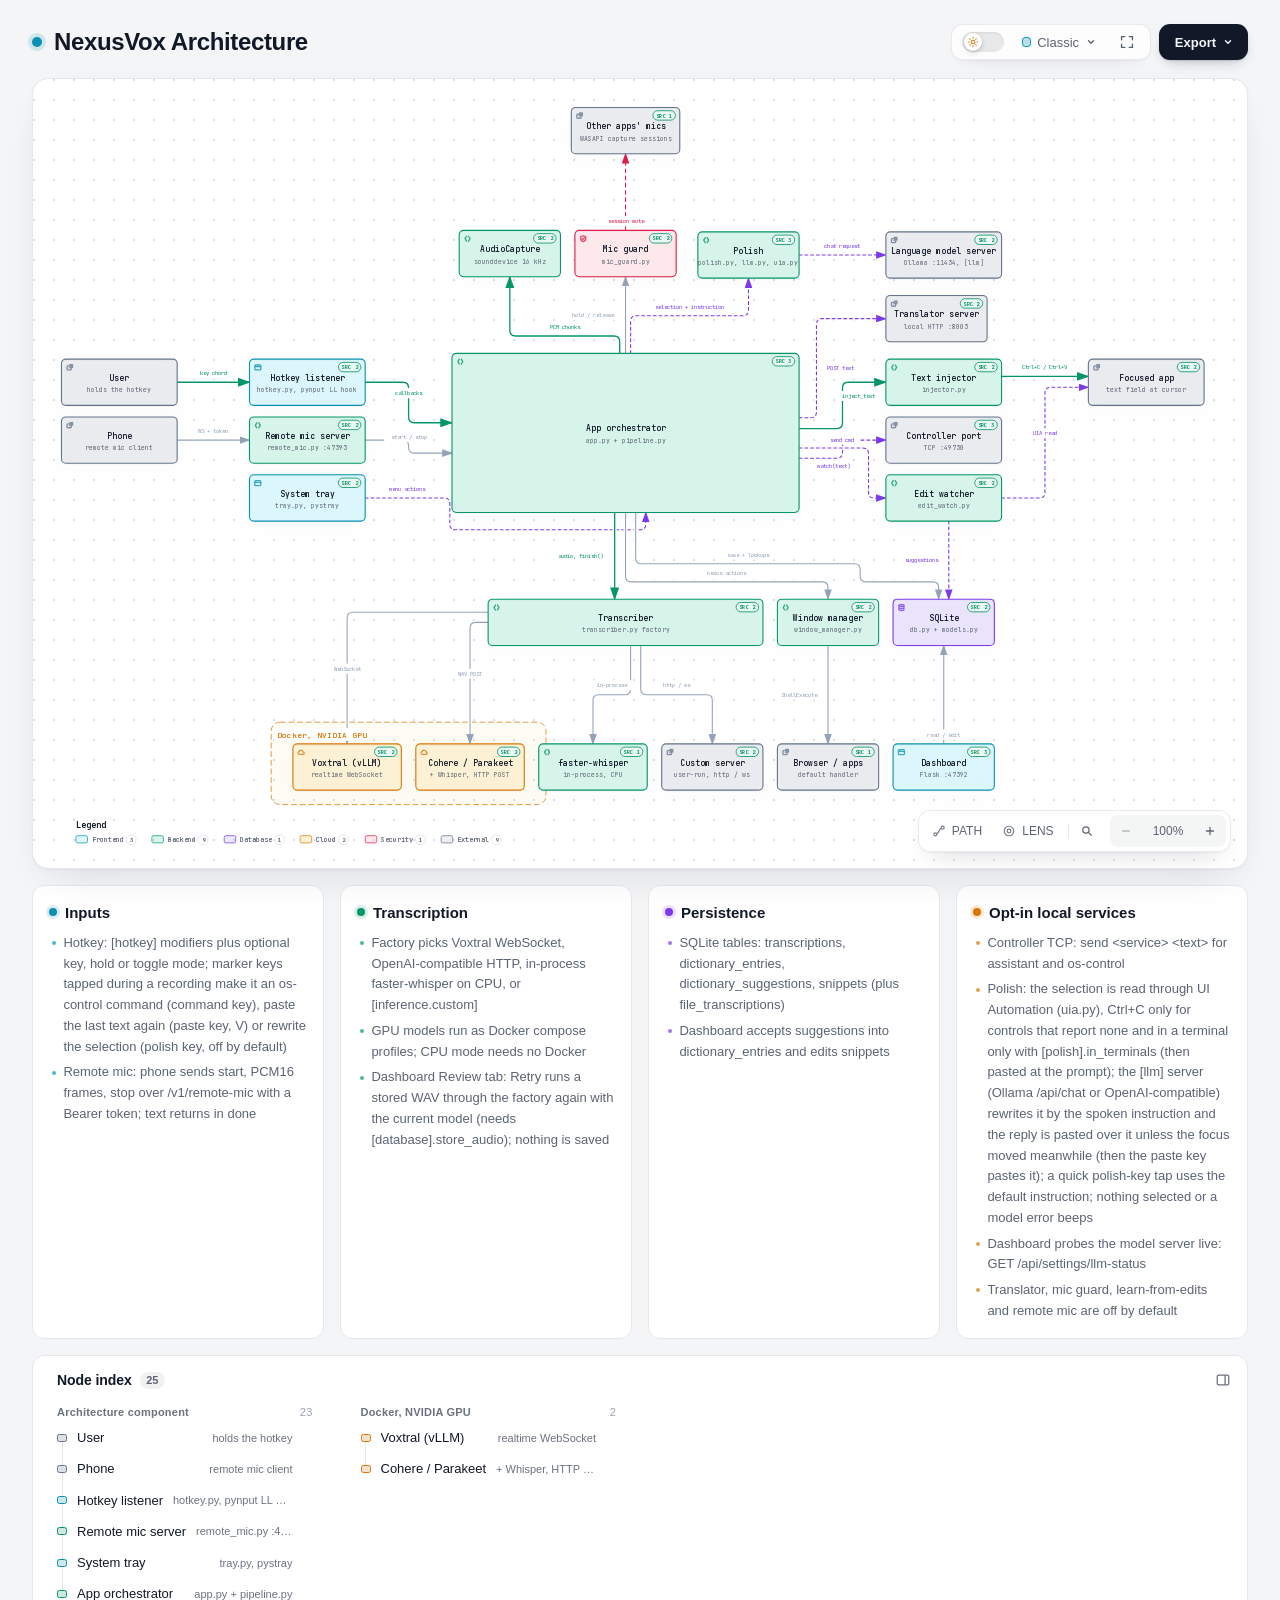
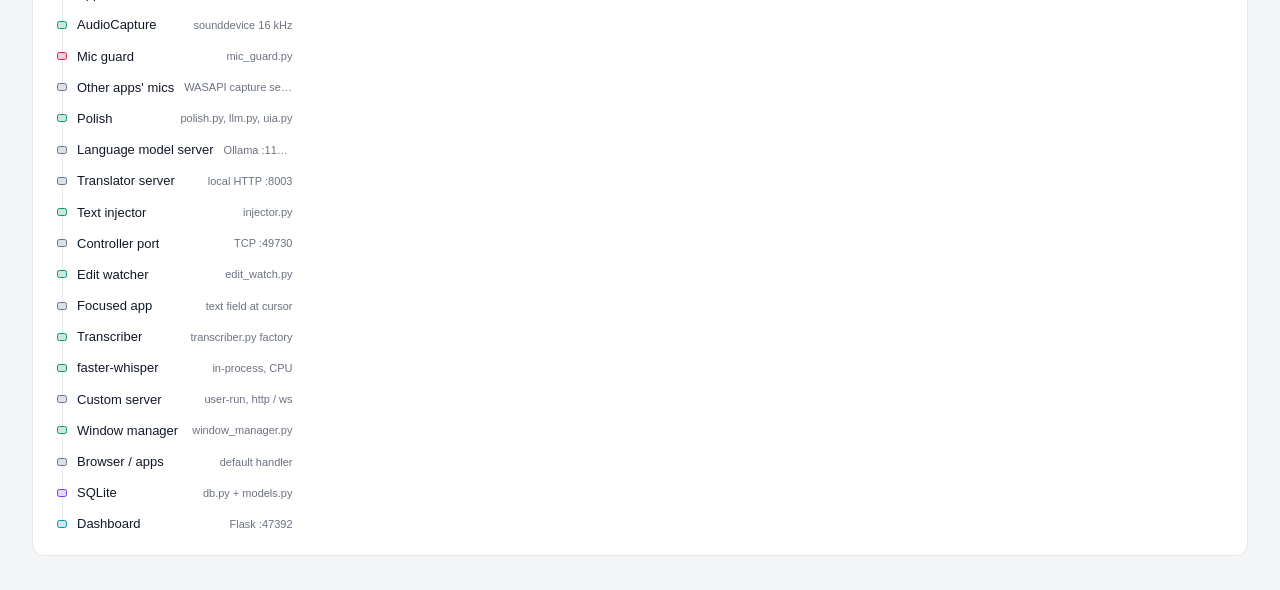
==== docs/architecture.html @ 3defb170 "Update the diagrams for polish in terminals Co-Authored-By: Claude Opus 5.5 <noreply@anthropic.com>" ====
<!DOCTYPE html>
<html lang="en" data-theme="dark" data-preset="classic">
<head>
  <meta charset="UTF-8">
  <meta name="viewport" content="width=device-width, initial-scale=1.0">
  <meta name="generator" content="archify 3.0.1">
  <meta name="archify-reader-contract" content="declared-wide-v1">
  <title>NexusVox Architecture Diagram</title>
  <script>
    // Resolve the theme before first paint so light-preference users don't
    // see a dark flash. The toolbar script below re-applies with UI state.
    (function () {
      try {
        var theme = null;
        try {
          var param = new URLSearchParams(window.location.search).get('theme');
          if (param === 'light' || param === 'dark') theme = param;
          if (new URLSearchParams(window.location.search).get('embed') === '1') {
            document.documentElement.setAttribute('data-embed', 'true');
          }
          if (new URLSearchParams(window.location.search).get('present') === '1') {
            document.documentElement.setAttribute('data-present', 'true');
          }
        } catch (_) {}
        if (!theme) {
          try { theme = localStorage.getItem('archify-theme'); } catch (_) {}
        }
        if (theme !== 'light' && theme !== 'dark') {
          theme = window.matchMedia('(prefers-color-scheme: light)').matches ? 'light' : 'dark';
        }
        document.documentElement.setAttribute('data-theme', theme);
      } catch (_) {}
    })();
  </script>
  <style id="archify-fonts">
/*
JetBrains Mono variable WOFF2 subsets from Google Fonts service revision v24.
These fixed bytes are shared by the viewer and its SVG/raster exports.
No local() source: an installed copy must not override the bundled font.
Uncovered characters (including CJK) still use the system fallback stack.
Upstream: https://github.com/JetBrains/JetBrainsMono

cyrillic-ext    1664 bytes  sha256 9343de2ca5d9549f792e7962375af8efb0f320c7643bfd36c884b5a30e5c396f
cyrillic        8892 bytes  sha256 4995a9a43ac659ec32fcd8b463755cd6a07b31a6e6b3894a6a153b661cf490e2
greek           6800 bytes  sha256 49c3da6c9a2b279b0f1f860f5cfb1f5dc38d88a5c7be9c9b1837bbc4e3db6111
vietnamese      5872 bytes  sha256 d44eb1936043a56038eb02dd70b243f379bef65783f94ec12f277550720411f1
latin-ext      11596 bytes  sha256 9c38cb2d0d2d93c1ee6e21fa78db76f13ea7e15e15cc64214c7ca89b6aaa35c4
latin          31340 bytes  sha256 2c32b9b3ee358c119e210f6f5195f9bd34894d78a785ff2e95d60e718e400af4

Copyright 2020 The JetBrains Mono Project Authors (https://github.com/JetBrains/JetBrainsMono)

This Font Software is licensed under the SIL Open Font License, Version 1.1.
This license is copied below, and is also available with a FAQ at:
https://openfontlicense.org


-----------------------------------------------------------
SIL OPEN FONT LICENSE Version 1.1 - 26 February 2007
-----------------------------------------------------------

PREAMBLE
The goals of the Open Font License (OFL) are to stimulate worldwide
development of collaborative font projects, to support the font creation
efforts of academic and linguistic communities, and to provide a free and
open framework in which fonts may be shared and improved in partnership
with others.

The OFL allows the licensed fonts to be used, studied, modified and
redistributed freely as long as they are not sold by themselves. The
fonts, including any derivative works, can be bundled, embedded,
redistributed and/or sold with any software provided that any reserved
names are not used by derivative works. The fonts and derivatives,
however, cannot be released under any other type of license. The
requirement for fonts to remain under this license does not apply
to any document created using the fonts or their derivatives.

DEFINITIONS
"Font Software" refers to the set of files released by the Copyright
Holder(s) under this license and clearly marked as such. This may
include source files, build scripts and documentation.

"Reserved Font Name" refers to any names specified as such after the
copyright statement(s).

"Original Version" refers to the collection of Font Software components as
distributed by the Copyright Holder(s).

"Modified Version" refers to any derivative made by adding to, deleting,
or substituting -- in part or in whole -- any of the components of the
Original Version, by changing formats or by porting the Font Software to a
new environment.

"Author" refers to any designer, engineer, programmer, technical
writer or other person who contributed to the Font Software.

PERMISSION & CONDITIONS
Permission is hereby granted, free of charge, to any person obtaining
a copy of the Font Software, to use, study, copy, merge, embed, modify,
redistribute, and sell modified and unmodified copies of the Font
Software, subject to the following conditions:

1) Neither the Font Software nor any of its individual components,
in Original or Modified Versions, may be sold by itself.

2) Original or Modified Versions of the Font Software may be bundled,
redistributed and/or sold with any software, provided that each copy
contains the above copyright notice and this license. These can be
included either as stand-alone text files, human-readable headers or
in the appropriate machine-readable metadata fields within text or
binary files as long as those fields can be easily viewed by the user.

3) No Modified Version of the Font Software may use the Reserved Font
Name(s) unless explicit written permission is granted by the corresponding
Copyright Holder. This restriction only applies to the primary font name as
presented to the users.

4) The name(s) of the Copyright Holder(s) or the Author(s) of the Font
Software shall not be used to promote, endorse or advertise any
Modified Version, except to acknowledge the contribution(s) of the
Copyright Holder(s) and the Author(s) or with their explicit written
permission.

5) The Font Software, modified or unmodified, in part or in whole,
must be distributed entirely under this license, and must not be
distributed under any other license. The requirement for fonts to
remain under this license does not apply to any document created
using the Font Software.

TERMINATION
This license becomes null and void if any of the above conditions are
not met.

DISCLAIMER
THE FONT SOFTWARE IS PROVIDED "AS IS", WITHOUT WARRANTY OF ANY KIND,
EXPRESS OR IMPLIED, INCLUDING BUT NOT LIMITED TO ANY WARRANTIES OF
MERCHANTABILITY, FITNESS FOR A PARTICULAR PURPOSE AND NONINFRINGEMENT
OF COPYRIGHT, PATENT, TRADEMARK, OR OTHER RIGHT. IN NO EVENT SHALL THE
COPYRIGHT HOLDER BE LIABLE FOR ANY CLAIM, DAMAGES OR OTHER LIABILITY,
INCLUDING ANY GENERAL, SPECIAL, INDIRECT, INCIDENTAL, OR CONSEQUENTIAL
DAMAGES, WHETHER IN AN ACTION OF CONTRACT, TORT OR OTHERWISE, ARISING
FROM, OUT OF THE USE OR INABILITY TO USE THE FONT SOFTWARE OR FROM
OTHER DEALINGS IN THE FONT SOFTWARE.
*/
    /* cyrillic-ext */
    @font-face { font-family: 'JetBrains Mono'; font-style: normal; font-weight: 400 800; font-display: swap;
      src: url([data-uri]) format('woff2');
      unicode-range: U+0460-052F, U+1C80-1C8A, U+20B4, U+2DE0-2DFF, U+A640-A69F, U+FE2E-FE2F; }
    /* cyrillic */
    @font-face { font-family: 'JetBrains Mono'; font-style: normal; font-weight: 400 800; font-display: swap;
      src: url([data-uri]) format('woff2');
      unicode-range: U+0301, U+0400-045F, U+0490-0491, U+04B0-04B1, U+2116; }
    /* greek */
    @font-face { font-family: 'JetBrains Mono'; font-style: normal; font-weight: 400 800; font-display: swap;
      src: url([data-uri]) format('woff2');
      unicode-range: U+0370-0377, U+037A-037F, U+0384-038A, U+038C, U+038E-03A1, U+03A3-03FF; }
    /* vietnamese */
    @font-face { font-family: 'JetBrains Mono'; font-style: normal; font-weight: 400 800; font-display: swap;
      src: url([data-uri]) format('woff2');
      unicode-range: U+0102-0103, U+0110-0111, U+0128-0129, U+0168-0169, U+01A0-01A1, U+01AF-01B0, U+0300-0301, U+0303-0304, U+0308-0309, U+0323, U+0329, U+1EA0-1EF9, U+20AB; }
    /* latin-ext */
    @font-face { font-family: 'JetBrains Mono'; font-style: normal; font-weight: 400 800; font-display: swap;
      src: url([data-uri]) format('woff2');
      unicode-range: U+0100-02BA, U+02BD-02C5, U+02C7-02CC, U+02CE-02D7, U+02DD-02FF, U+0304, U+0308, U+0329, U+1D00-1DBF, U+1E00-1E9F, U+1EF2-1EFF, U+2020, U+20A0-20AB, U+20AD-20C0, U+2113, U+2C60-2C7F, U+A720-A7FF; }
    /* latin */
    @font-face { font-family: 'JetBrains Mono'; font-style: normal; font-weight: 400 800; font-display: swap;
      src: url([data-uri]) format('woff2');
      unicode-range: U+0000-00FF, U+0131, U+0152-0153, U+02BB-02BC, U+02C6, U+02DA, U+02DC, U+0304, U+0308, U+0329, U+2000-206F, U+20AC, U+2122, U+2191, U+2193, U+2212, U+2215, U+FEFF, U+FFFD; }
  </style>
  <style>
    /* ==========================================================
       THEME VARIABLES — switch by toggling [data-theme] on <html>
       ========================================================== */
    :root,
    [data-theme="dark"] {
      --bg: #020617;
      --grid: #1e293b;
      --canvas-dot: rgba(148, 163, 184, 0.16);
      --text: #ffffff;
      --text-muted: #94a3b8;
      --text-dim: #475569;
      /* UI chrome and menu hints need more contrast than SVG .t-dim accents */
      --text-faint: #7d8da1;

      --panel: rgba(15, 23, 42, 0.5);
      --panel-border: #1e293b;
      --lane-fill: rgba(15, 23, 42, 0.22);
      --lane-stroke: #334155;

      --arrow: #64748b;
      --arrow-emphasis: #34d399;

      /* Opaque mask color used behind semi-transparent component fills
         so the arrows drawn underneath are properly hidden. */
      --mask: #0f172a;

      --frontend-fill:    rgba(8, 51, 68, 0.4);
      --frontend-stroke:  #22d3ee;
      --backend-fill:     rgba(6, 78, 59, 0.4);
      --backend-stroke:   #34d399;
      --database-fill:    rgba(76, 29, 149, 0.4);
      --database-stroke:  #a78bfa;
      --cloud-fill:       rgba(120, 53, 15, 0.3);
      --cloud-stroke:     #fbbf24;
      --security-fill:    rgba(136, 19, 55, 0.4);
      --security-stroke:  #fb7185;
      --messagebus-fill:  rgba(251, 146, 60, 0.3);
      --messagebus-stroke:#fb923c;
      --external-fill:    rgba(30, 41, 59, 0.5);
      --external-stroke:  #94a3b8;

      --toolbar-bg:       rgba(15, 23, 42, 0.8);
      --toolbar-border:   #334155;
      --toolbar-text:     #e2e8f0;
      --toolbar-hover:    rgba(15, 23, 42, 0.95);
      --toolbar-menu-bg:  #0f172a;
    }

    [data-theme="light"] {
      --bg: #f4f5f7;
      --grid: #e9edf2;
      --canvas-dot: #d9dee5;
      --text: #111827;
      --text-muted: #5b6474;
      --text-dim: #9aa3b2;
      --text-faint: #6b7280;

      --panel: #ffffff;
      --panel-border: #e5e7eb;
      --lane-fill: rgba(248, 250, 252, 0.65);
      --lane-stroke: #cbd5e1;

      --arrow: #94a3b8;
      --arrow-emphasis: #059669;

      --mask: #ffffff;

      --frontend-fill: rgba(34, 211, 238, 0.15);
      --frontend-stroke: #0891b2;
      --backend-fill: rgba(52, 211, 153, 0.18);
      --backend-stroke: #059669;
      --database-fill: rgba(167, 139, 250, 0.2);
      --database-stroke: #7c3aed;
      --cloud-fill: rgba(251, 191, 36, 0.18);
      --cloud-stroke: #d97706;
      --security-fill: rgba(251, 113, 133, 0.15);
      --security-stroke: #e11d48;
      --messagebus-fill: rgba(251, 146, 60, 0.15);
      --messagebus-stroke: #ea580c;
      --external-fill: rgba(148, 163, 184, 0.18);
      --external-stroke: #64748b;

      --toolbar-bg:       rgba(255, 255, 255, 0.92);
      --toolbar-border:   #cbd5e1;
      --toolbar-text:     #334155;
      --toolbar-hover:    #ffffff;
      --toolbar-menu-bg:  #ffffff;
    }

    /* ==========================================================
       SIGNAL FLOW — an opt-in, motion-forward visual preset.
       The variables also target a standalone exported SVG, whose
       root carries data-preset and data-theme directly.
       ========================================================== */
    [data-preset="signal-flow"][data-theme="dark"] {
      --bg: #030711;
      --grid: #15233a;
      --panel: rgba(6, 14, 28, 0.78);
      --panel-border: #1d3350;
      --lane-fill: rgba(9, 22, 40, 0.5);
      --lane-stroke: #2c4564;
      --text: #f5fbff;
      --text-muted: #9eb0c7;
      --text-dim: #52667f;
      --text-faint: #7890ad;
      --mask: #07101e;
      --frontend-fill: rgba(6, 182, 212, 0.14);
      --frontend-stroke: #67e8f9;
      --backend-fill: rgba(16, 185, 129, 0.14);
      --backend-stroke: #5eead4;
      --database-fill: rgba(139, 92, 246, 0.16);
      --database-stroke: #c4b5fd;
      --cloud-fill: rgba(245, 158, 11, 0.13);
      --cloud-stroke: #fcd34d;
      --security-fill: rgba(244, 63, 94, 0.13);
      --security-stroke: #fda4af;
      --messagebus-fill: rgba(249, 115, 22, 0.13);
      --messagebus-stroke: #fdba74;
      --external-fill: rgba(71, 85, 105, 0.24);
      --external-stroke: #a5b4c7;
      --arrow: #7890ad;
      --arrow-emphasis: #2dd4bf;
      --toolbar-bg: rgba(7, 16, 30, 0.86);
      --toolbar-border: #29415f;
      --toolbar-menu-bg: #07101e;
    }

    [data-preset="signal-flow"][data-theme="light"] {
      --bg: #f4f9fc;
      --grid: #d4e5ee;
      --panel: rgba(255, 255, 255, 0.82);
      --panel-border: #bfd5e2;
      --lane-fill: rgba(232, 243, 248, 0.62);
      --lane-stroke: #a9c5d5;
      --text: #102638;
      --text-muted: #587287;
      --text-dim: #8aa2b4;
      --text-faint: #668397;
      --mask: #ffffff;
      --frontend-fill: rgba(6, 182, 212, 0.09);
      --frontend-stroke: #0789a1;
      --backend-fill: rgba(5, 150, 105, 0.09);
      --backend-stroke: #087f69;
      --database-fill: rgba(124, 58, 237, 0.09);
      --database-stroke: #7254c7;
      --cloud-fill: rgba(217, 119, 6, 0.08);
      --cloud-stroke: #b9670b;
      --security-fill: rgba(225, 29, 72, 0.08);
      --security-stroke: #c53a59;
      --messagebus-fill: rgba(234, 88, 12, 0.08);
      --messagebus-stroke: #c65f27;
      --external-fill: rgba(100, 116, 139, 0.1);
      --external-stroke: #607a8c;
      --arrow: #7b97aa;
      --arrow-emphasis: #0d9488;
    }

    /* ==========================================================
       BLUEPRINT — a review-first drafting preset for deployment,
       infrastructure, and technical design documentation. It keeps
       the same semantic palette and geometry while trading glow for
       precise grid contrast, squared materials, and drafting marks.
       ========================================================== */
    [data-preset="blueprint"][data-theme="dark"] {
      --bg: #06131f;
      --grid: #17425a;
      --panel: rgba(7, 27, 43, 0.9);
      --panel-border: #27627f;
      --lane-fill: rgba(10, 43, 66, 0.36);
      --lane-stroke: #34799a;
      --text: #e3f6ff;
      --text-muted: #91b8ca;
      --text-dim: #557e92;
      --text-faint: #739caf;
      --mask: #0a2031;
      --frontend-fill: rgba(26, 157, 193, 0.14);
      --frontend-stroke: #66d9ef;
      --backend-fill: rgba(31, 155, 124, 0.13);
      --backend-stroke: #69dfbd;
      --database-fill: rgba(120, 105, 196, 0.14);
      --database-stroke: #b4a8ff;
      --cloud-fill: rgba(197, 145, 43, 0.13);
      --cloud-stroke: #ffd166;
      --security-fill: rgba(199, 76, 104, 0.13);
      --security-stroke: #ff8da1;
      --messagebus-fill: rgba(207, 112, 49, 0.13);
      --messagebus-stroke: #ffad66;
      --external-fill: rgba(84, 119, 139, 0.18);
      --external-stroke: #a7cad9;
      --arrow: #78a3b7;
      --arrow-emphasis: #64dfc1;
      --toolbar-bg: rgba(7, 28, 45, 0.92);
      --toolbar-border: #34799a;
      --toolbar-text: #d8f3ff;
      --toolbar-hover: rgba(18, 58, 83, 0.95);
      --toolbar-menu-bg: #0a2031;
    }

    [data-preset="blueprint"][data-theme="light"] {
      --bg: #edf7fa;
      --grid: #b5d5e1;
      --panel: rgba(249, 253, 255, 0.94);
      --panel-border: #78aabd;
      --lane-fill: rgba(210, 232, 240, 0.42);
      --lane-stroke: #83b2c4;
      --text: #123344;
      --text-muted: #4e7486;
      --text-dim: #86a6b4;
      --text-faint: #668c9d;
      --mask: #f9fdff;
      --frontend-fill: rgba(8, 145, 178, 0.08);
      --frontend-stroke: #087f9c;
      --backend-fill: rgba(5, 128, 101, 0.08);
      --backend-stroke: #08755f;
      --database-fill: rgba(100, 75, 180, 0.08);
      --database-stroke: #6757a8;
      --cloud-fill: rgba(181, 120, 15, 0.08);
      --cloud-stroke: #a86609;
      --security-fill: rgba(190, 48, 80, 0.07);
      --security-stroke: #b32f50;
      --messagebus-fill: rgba(196, 81, 22, 0.07);
      --messagebus-stroke: #b65120;
      --external-fill: rgba(79, 112, 128, 0.08);
      --external-stroke: #506f7e;
      --arrow: #6d93a5;
      --arrow-emphasis: #087f69;
      --toolbar-bg: rgba(247, 252, 254, 0.94);
      --toolbar-border: #8ab5c5;
      --toolbar-text: #294f61;
      --toolbar-hover: #ffffff;
      --toolbar-menu-bg: #f9fdff;
    }

    /* ==========================================================
       EDITORIAL — a warm, publication-minded preset for design
       reviews, launch notes, and documentation. The diagram keeps
       the same semantic palette and exact geometry, but trades
       software chrome for paper, ink, ruled structure, and one
       restrained vermilion accent.
       ========================================================== */
    [data-preset="editorial"][data-theme="dark"] {
      --bg: #181611;
      --grid: #39342a;
      --panel: rgba(35, 31, 24, 0.96);
      --panel-border: #625a4a;
      --lane-fill: rgba(52, 46, 35, 0.46);
      --lane-stroke: #726957;
      --text: #f4eddf;
      --text-muted: #b9ae9b;
      --text-dim: #776e60;
      --text-faint: #9d917e;
      --mask: #231f18;
      --frontend-fill: rgba(43, 133, 142, 0.16);
      --frontend-stroke: #7fc6c7;
      --backend-fill: rgba(63, 132, 92, 0.16);
      --backend-stroke: #8fc29e;
      --database-fill: rgba(117, 91, 141, 0.17);
      --database-stroke: #c0a4d0;
      --cloud-fill: rgba(170, 119, 49, 0.16);
      --cloud-stroke: #d8ad68;
      --security-fill: rgba(157, 69, 65, 0.17);
      --security-stroke: #df9085;
      --messagebus-fill: rgba(174, 79, 42, 0.16);
      --messagebus-stroke: #df946f;
      --external-fill: rgba(126, 115, 96, 0.18);
      --external-stroke: #b8ad99;
      --arrow: #948978;
      --arrow-emphasis: #dd6b3d;
      --toolbar-bg: rgba(35, 31, 24, 0.92);
      --toolbar-border: #625a4a;
      --toolbar-text: #eee5d5;
      --toolbar-hover: #302a20;
      --toolbar-menu-bg: #231f18;
    }

    [data-preset="editorial"][data-theme="light"] {
      --bg: #f2eee5;
      --grid: #d8d0c2;
      --panel: rgba(251, 248, 241, 0.97);
      --panel-border: #c4b9a6;
      --lane-fill: rgba(229, 221, 207, 0.42);
      --lane-stroke: #b8aa94;
      --text: #242018;
      --text-muted: #6f6658;
      --text-dim: #a09788;
      --text-faint: #817767;
      --mask: #fbf8f1;
      --frontend-fill: rgba(31, 117, 126, 0.09);
      --frontend-stroke: #287e84;
      --backend-fill: rgba(42, 119, 75, 0.09);
      --backend-stroke: #397b53;
      --database-fill: rgba(105, 75, 130, 0.09);
      --database-stroke: #765d86;
      --cloud-fill: rgba(157, 103, 31, 0.1);
      --cloud-stroke: #9a671f;
      --security-fill: rgba(153, 58, 52, 0.09);
      --security-stroke: #9e463f;
      --messagebus-fill: rgba(182, 70, 27, 0.09);
      --messagebus-stroke: #ad4b25;
      --external-fill: rgba(101, 91, 75, 0.09);
      --external-stroke: #746b5e;
      --arrow: #8a806f;
      --arrow-emphasis: #bb4c23;
      --toolbar-bg: rgba(251, 248, 241, 0.94);
      --toolbar-border: #c4b9a6;
      --toolbar-text: #40392f;
      --toolbar-hover: #fffdf8;
      --toolbar-menu-bg: #fbf8f1;
    }

    * { margin: 0; padding: 0; box-sizing: border-box; }

    body {
      --archify-page-top: 2rem;
      font-family: -apple-system, BlinkMacSystemFont, 'Segoe UI', 'PingFang SC', 'Hiragino Sans GB', 'Microsoft YaHei', 'Noto Sans CJK SC', 'Noto Sans', Roboto, 'Helvetica Neue', Arial, sans-serif;
      -webkit-font-smoothing: antialiased;
      background: var(--bg);
      min-height: 100vh;
      padding: var(--archify-page-top) 2rem 2rem;
      color: var(--text);
      /* Theme surfaces change together; animating the page background leaves it
         visibly out of sync with the SVG and panel for the first 200ms. */
    }

    html[data-preset="signal-flow"] body {
      background-image:
        radial-gradient(circle at 18% -8%, rgba(34, 211, 238, 0.14), transparent 34rem),
        radial-gradient(circle at 92% 18%, rgba(139, 92, 246, 0.12), transparent 30rem);
      background-attachment: fixed;
    }
    html[data-preset="signal-flow"][data-theme="light"] body {
      background-image:
        radial-gradient(circle at 18% -8%, rgba(6, 182, 212, 0.12), transparent 34rem),
        radial-gradient(circle at 92% 18%, rgba(139, 92, 246, 0.08), transparent 30rem);
    }
    html[data-preset="blueprint"] body {
      background-image:
        linear-gradient(var(--grid) 1px, transparent 1px),
        linear-gradient(90deg, var(--grid) 1px, transparent 1px);
      background-size: 32px 32px;
      background-position: -1px -1px;
      background-attachment: fixed;
    }
    html[data-preset="editorial"] body {
      background-image:
        linear-gradient(90deg, transparent 0, transparent 5.4rem, color-mix(in srgb, var(--security-stroke) 18%, transparent) 5.4rem, color-mix(in srgb, var(--security-stroke) 18%, transparent) calc(5.4rem + 1px), transparent calc(5.4rem + 1px)),
        repeating-linear-gradient(0deg, transparent 0, transparent 31px, color-mix(in srgb, var(--grid) 36%, transparent) 31px, color-mix(in srgb, var(--grid) 36%, transparent) 32px);
      background-attachment: fixed;
    }

    /* Gallery/embed mode keeps the generated artifact as the source of truth
       while presenting only its diagram surface inside a proof card. */
    html[data-embed="true"] body {
      min-height: 0;
      padding: 0;
      overflow: hidden;
      background: var(--bg);
      background-image: none;
    }
    html[data-embed="true"] .toolbar,
    html[data-embed="true"] .header,
    html[data-embed="true"] .cards,
    html[data-embed="true"] .diagram-nav,
    html[data-embed="true"] .overview-map,
    html[data-embed="true"] .focus-chip,
    html[data-embed="true"] .route-probe,
    html[data-embed="true"] .semantic-lens,
    html[data-embed="true"] .diagram-guide,
    html[data-embed="true"] .node-finder,
    html[data-embed="true"] .node-outline { display: none !important; }
    html[data-embed="true"] .container { max-width: none; }
    html[data-embed="true"] .diagram-container {
      padding: 0.5rem;
      border: 0;
      border-radius: 0;
      box-shadow: none;
    }
    html[data-embed="true"] .diagram-container svg { min-width: 0; }

    /* Presentation Stage is a viewer-only layer: it gives the live diagram
       the viewport while keeping guided views, theme, focus, and exports real.
       Embed mode wins when both query parameters are present. */
    html[data-present="true"]:not([data-embed="true"]) body {
      --archify-page-top: 1rem;
      height: 100dvh;
      min-height: 0;
      padding: 1rem;
      overflow: hidden;
    }
    html[data-present="true"]:not([data-embed="true"]) .container {
      display: flex;
      flex-direction: column;
      gap: 0.75rem;
      width: 100%;
      max-width: none;
      height: calc(100dvh - 2rem);
    }
    html[data-present="true"]:not([data-embed="true"]) .header {
      flex: none;
      min-width: 0;
      margin: 0;
      padding-right: 23rem;
    }
    html[data-present="true"]:not([data-embed="true"]) .header-row { margin-bottom: 0.25rem; }
    html[data-present="true"]:not([data-embed="true"]) .subtitle {
      overflow: hidden;
      text-overflow: ellipsis;
      white-space: nowrap;
    }

    html[data-present="true"]:not([data-embed="true"]) .diagram-container {
      display: flex;
      flex: 1 1 auto;
      align-items: center;
      justify-content: center;
      min-height: 0;
      padding: 0.75rem;
      padding-bottom: calc(0.75rem + var(--archify-nav-reserve));
    }
    html[data-present="true"]:not([data-embed="true"]) .diagram-container > svg {
      flex: 1 1 auto;
      height: 100%;
      min-height: 0;
      width: 100%;
      min-width: 0;
    }
    html[data-present="true"]:not([data-embed="true"]) .cards { display: none; }
    html[data-present="true"]:not([data-embed="true"]) #btn-present {
      border-color: var(--frontend-stroke);
      color: var(--frontend-stroke);
    }

    /* The reader owns only the outer scale. Wide diagrams and measured tall workflows keep one authored
       SVG/viewBox while the runtime chooses a desktop width from the actual
       vertical budget. This avoids device-specific files and breakpoint
       jumps between a laptop and a tall monitor. */
    .container {
      width: 100%;
      max-width: var(--archify-reader-width, 1440px);
      margin: 0 auto;
    }
    html[data-reader-narrow="true"]:not([data-present="true"]) .diagram-container > svg {
      min-width: 0;
      max-width: var(--archify-diagram-max-width);
      margin-inline: auto;
    }
    @media (min-width: 768px) and (max-height: 920px) {
      .header { margin-bottom: 1rem; }
      .diagram-container { padding: 1rem; }
      .cards { margin-top: 1rem; }
      .card { padding: 1rem; }
    }

    .header { margin-bottom: 1.5rem; padding-right: 29.5rem; }

    html[data-preset="signal-flow"] .header,
    html[data-preset="blueprint"] .header,
    html[data-preset="editorial"] .header { padding-right: 29.5rem; }

    .header-row {
      display: flex;
      align-items: center;
      gap: 0.75rem;
      min-height: 2.75rem;
      margin-bottom: 0.25rem;
    }

    .pulse-dot {
      flex: none;
      width: 10px;
      height: 10px;
      background: var(--frontend-stroke);
      border-radius: 50%;
      box-shadow: 0 0 0 4px color-mix(in srgb, var(--frontend-stroke) 16%, transparent);
      animation: none;
    }

    html[data-motion-capable="true"] .pulse-dot { animation: pulse 2s infinite; }

    @keyframes pulse {
      0%, 100% { opacity: 1; }
      50% { opacity: 0.5; }
    }

    h1 {
      font-size: 1.5rem;
      font-weight: 650;
      line-height: 1.25;
      letter-spacing: -0.015em;
    }

    .subtitle {
      color: var(--text-muted);
      font-size: 0.875rem;
      line-height: 1.55;
      margin-left: 1.375rem;
    }

    html[data-preset="signal-flow"] .header-row::after {
      content: attr(data-preset-badge-signal-flow);
      flex: none;
      margin-left: 0.25rem;
      color: var(--frontend-stroke);
      border: 1px solid var(--frontend-stroke);
      border-radius: 999px;
      padding: 0.28rem 0.6rem;
      font-size: 0.625rem;
      letter-spacing: 0.12em;
      opacity: 0.82;
      box-shadow: 0 0 20px rgba(34, 211, 238, 0.12);
      white-space: nowrap;
    }

    html[data-preset="blueprint"] .pulse-dot {
      width: 10px;
      height: 10px;
      border: 1px solid var(--frontend-stroke);
      border-radius: 1px;
      background: transparent;
      box-shadow: inset 0 0 0 2px var(--bg);
      transform: rotate(45deg);
      animation: none;
    }
    html[data-preset="blueprint"] .header-row::after {
      content: attr(data-preset-badge-blueprint);
      flex: none;
      margin-left: 0.25rem;
      padding: 0.28rem 0.55rem;
      border-top: 1px solid var(--frontend-stroke);
      border-bottom: 1px solid var(--frontend-stroke);
      color: var(--frontend-stroke);
      font-size: 0.5625rem;
      font-weight: 700;
      letter-spacing: 0.14em;
      white-space: nowrap;
    }

    html[data-preset="editorial"] h1,
    html[data-preset="editorial"] .card h3 {
      font-family: Georgia, 'Times New Roman', 'Songti SC', STSong, serif;
      letter-spacing: -0.02em;
    }
    html[data-preset="editorial"] h1 { font-size: 1.72rem; font-weight: 600; }
    html[data-preset="editorial"] .pulse-dot {
      width: 9px;
      height: 9px;
      border: 1px solid var(--arrow-emphasis);
      border-radius: 0;
      background: var(--arrow-emphasis);
      box-shadow: 0 0 0 3px color-mix(in srgb, var(--arrow-emphasis) 14%, transparent);
      transform: rotate(45deg);
      animation: none;
    }
    html[data-preset="editorial"] .header-row::after {
      content: attr(data-preset-badge-editorial);
      flex: none;
      margin-left: 0.25rem;
      padding: 0.32rem 0 0.24rem;
      border-bottom: 2px solid var(--arrow-emphasis);
      color: var(--arrow-emphasis);
      font-family: Georgia, 'Times New Roman', serif;
      font-size: 0.625rem;
      font-style: italic;
      font-weight: 600;
      letter-spacing: 0.08em;
      white-space: nowrap;
    }

    .diagram-container {
      --archify-nav-reserve: 0px;
      background: var(--panel);
      border-radius: 1rem;
      border: 1px solid var(--panel-border);
      box-shadow: 0 1px 2px rgba(15, 23, 42, 0.04), 0 16px 40px -20px rgba(15, 23, 42, 0.18);
      padding: 1.5rem;
      padding-bottom: calc(1.5rem + var(--archify-nav-reserve));
      overflow: hidden;
      position: relative;
    }

    html[data-preset="signal-flow"] .diagram-container {
      position: relative;
      overflow: hidden;
      background: linear-gradient(180deg, rgba(8, 20, 38, 0.82), rgba(3, 8, 18, 0.94));
      box-shadow: inset 0 1px 0 rgba(255, 255, 255, 0.04), 0 28px 80px rgba(0, 0, 0, 0.34);
    }
    html[data-preset="signal-flow"][data-theme="light"] .diagram-container {
      background: linear-gradient(180deg, rgba(255, 255, 255, 0.9), rgba(237, 246, 250, 0.94));
      box-shadow: inset 0 1px 0 rgba(255, 255, 255, 0.72), 0 24px 60px rgba(45, 78, 99, 0.12);
    }
    html[data-preset="blueprint"] .diagram-container {
      border-color: var(--panel-border);
      border-radius: 0.35rem;
      background: var(--panel);
      box-shadow:
        inset 0 0 0 1px color-mix(in srgb, var(--panel-border) 34%, transparent),
        0 18px 48px rgba(0, 0, 0, 0.16);
    }
    html[data-preset="blueprint"] .diagram-container::after {
      content: "";
      position: absolute;
      z-index: 10;
      inset: 0.7rem;
      pointer-events: none;
      background:
        linear-gradient(var(--frontend-stroke), var(--frontend-stroke)) left top / 1.35rem 1px no-repeat,
        linear-gradient(var(--frontend-stroke), var(--frontend-stroke)) left top / 1px 1.35rem no-repeat,
        linear-gradient(var(--frontend-stroke), var(--frontend-stroke)) right top / 1.35rem 1px no-repeat,
        linear-gradient(var(--frontend-stroke), var(--frontend-stroke)) right top / 1px 1.35rem no-repeat,
        linear-gradient(var(--frontend-stroke), var(--frontend-stroke)) left bottom / 1.35rem 1px no-repeat,
        linear-gradient(var(--frontend-stroke), var(--frontend-stroke)) left bottom / 1px 1.35rem no-repeat,
        linear-gradient(var(--frontend-stroke), var(--frontend-stroke)) right bottom / 1.35rem 1px no-repeat,
        linear-gradient(var(--frontend-stroke), var(--frontend-stroke)) right bottom / 1px 1.35rem no-repeat;
      opacity: 0.58;
    }
    html[data-preset="editorial"] .diagram-container {
      overflow: hidden;
      border-color: var(--panel-border);
      border-radius: 0.38rem;
      background:
        linear-gradient(90deg, color-mix(in srgb, var(--security-fill) 58%, transparent), transparent 12%),
        var(--panel);
      box-shadow:
        0 1px 0 color-mix(in srgb, var(--text) 6%, transparent),
        0 18px 48px color-mix(in srgb, #000 19%, transparent);
    }
    html[data-preset="editorial"] .diagram-container::after {
      position: absolute;
      z-index: 10;
      top: 0.72rem;
      right: 1.25rem;
      padding: 0.2rem 0.52rem;
      border: 1px solid var(--panel-border);
      background: var(--panel);
      color: var(--arrow-emphasis);
      content: attr(data-preset-badge-editorial-plate);
      font-family: Georgia, 'Times New Roman', serif;
      font-size: 0.52rem;
      font-style: italic;
      font-weight: 600;
      letter-spacing: 0.09em;
      pointer-events: none;
    }
    html[data-embed="true"][data-preset="editorial"] .diagram-container::after { display: none; }
    html[data-motion-capable="true"][data-preset="signal-flow"][data-ambient-motion="running"] .diagram-container::before {
      content: "";
      position: absolute;
      inset: 0;
      pointer-events: none;
      background: linear-gradient(115deg, transparent 28%, rgba(103, 232, 249, 0.035) 48%, transparent 68%);
      transform: translateX(-70%);
      animation: archify-signal-scan 4.8s ease-in-out 1 both;
    }

    /* Motion Governor gives the reader a real static state and gives the
       strongest semantic action the only motion budget. Atmosphere resets to
       its authored base instead of freezing mid-cycle. Static artifacts never
       start a decorative pulse or scan. */
    html:not([data-motion-capable="true"]) svg[data-animation="trace"] [data-animate] {
      animation: none !important;
    }
    html:not([data-motion-capable="true"]) svg[data-animation="trace"] [data-graph-role="automatic-crossover"]:has(> [data-animate="edge"]) > [data-graph-role="automatic-crossover-underlay"] {
      animation: none !important;
    }
    html[data-motion="still"] .pulse-dot,
    html[data-motion="still"] .diagram-container::before,
    html[data-motion="still"] svg[data-animation="trace"] [data-animate],
    html[data-motion-owner] .pulse-dot,
    html[data-motion-owner] .diagram-container::before,
    html[data-motion-owner] svg[data-animation="trace"] [data-animate],
    html[data-embed="true"] .pulse-dot,
    html[data-embed="true"] .diagram-container::before,
    html[data-share-playback="true"] .pulse-dot,
    html[data-share-playback="true"] .diagram-container::before,
    html[data-document-hidden="true"] .pulse-dot,
    html[data-document-hidden="true"] .diagram-container::before,
    html[data-document-hidden="true"] svg[data-animation="trace"] [data-animate],
    html[data-motion="still"] svg[data-animation="trace"] [data-graph-role="automatic-crossover"]:has(> [data-animate="edge"]) > [data-graph-role="automatic-crossover-underlay"],
    html[data-motion-owner] svg[data-animation="trace"] [data-graph-role="automatic-crossover"]:has(> [data-animate="edge"]) > [data-graph-role="automatic-crossover-underlay"],
    html[data-embed="true"] svg[data-animation="trace"] [data-graph-role="automatic-crossover"]:has(> [data-animate="edge"]) > [data-graph-role="automatic-crossover-underlay"],
    html[data-share-playback="true"] svg[data-animation="trace"] [data-graph-role="automatic-crossover"]:has(> [data-animate="edge"]) > [data-graph-role="automatic-crossover-underlay"],
    html[data-document-hidden="true"] svg[data-animation="trace"] [data-graph-role="automatic-crossover"]:has(> [data-animate="edge"]) > [data-graph-role="automatic-crossover-underlay"] {
      animation: none !important;
    }
    html[data-motion="still"] .diagram-container::before,
    html[data-motion-owner] .diagram-container::before,
    html[data-embed="true"] .diagram-container::before,
    html[data-share-playback="true"] .diagram-container::before {
      opacity: 0;
    }
    html[data-motion="still"] .intent-trace-flow,
    html[data-motion="still"] .route-probe-flow,
    html[data-motion="still"] .route-journey-flow,
    html[data-motion="still"] .semantic-lens-flow,
    html[data-motion="still"] .diagram-guide,
    html[data-motion="still"] .overview-map-live,
    html[data-document-hidden="true"] .intent-trace-flow,
    html[data-document-hidden="true"] .route-probe-flow,
    html[data-document-hidden="true"] .route-journey-flow,
    html[data-document-hidden="true"] .semantic-lens-flow,
    html[data-document-hidden="true"] .diagram-guide,
    html[data-document-hidden="true"] .overview-map-live {
      animation: none !important;
    }

    html[data-motion="still"] .intent-trace-flow,
    html[data-motion="still"] .route-probe-flow {
      stroke-dasharray: none;
      stroke-dashoffset: 0;
      opacity: 0.72;
    }
    html[data-motion="still"] .route-journey-overlay,
    html[data-document-hidden="true"] .route-journey-overlay { display: none !important; }
    html[data-motion="still"] .relationship-pulse-overlay { display: none !important; }

    html[data-motion="still"] svg [data-node-id],
    html[data-motion="still"] svg [data-edge-from],
    html[data-motion="still"] svg [data-detail],
    html[data-motion="still"] svg [data-detail-anchor],
    html[data-motion="still"] svg [data-legend-hit],
    html[data-motion="still"] svg {
      transition: none !important;
    }

    svg {
      font-family: 'JetBrains Mono', ui-monospace, SFMono-Regular, Menlo, Consolas, 'DejaVu Sans Mono', 'Liberation Mono', 'Noto Sans Mono CJK SC', 'PingFang SC', 'Hiragino Sans GB', 'Microsoft YaHei', monospace;
      width: 100%;
      min-width: min(900px, 100%);
      display: block;
      transform-origin: 0 0;
      transition: transform 0.18s ease;
    }

    .diagram-container.is-camera-moving svg {
      transition: transform 0.42s cubic-bezier(0.22, 1, 0.36, 1);
    }
    .diagram-container.is-camera-transaction svg { transition: none; }
    .diagram-container.is-pannable { cursor: grab; }
    .diagram-container.is-panning { cursor: grabbing; user-select: none; }
    .diagram-container.is-panning svg { transition: none; }

    .diagram-nav {
      position: absolute;
      right: 1rem;
      bottom: 1rem;
      z-index: 12;
      translate: 0 calc(-1 * var(--archify-dock-lift, 0px));
      display: inline-flex;
      align-items: center;
      max-width: calc(100% - 2rem);
      padding: 0.25rem;
      gap: 0.0625rem;
      overflow-x: auto;
      border: 1px solid color-mix(in srgb, var(--panel-border) 80%, transparent);
      border-radius: 0.75rem;
      background: color-mix(in srgb, var(--panel) 84%, transparent);
      box-shadow: 0 1px 2px rgba(15, 23, 42, 0.05), 0 10px 28px -14px rgba(15, 23, 42, 0.28);
      backdrop-filter: blur(14px) saturate(1.2);
      scrollbar-width: none;
    }
    .diagram-nav::-webkit-scrollbar { display: none; }
    .diagram-nav button,
    .focus-chip button {
      border: 0;
      background: transparent;
      color: var(--toolbar-text);
      font: inherit;
      cursor: pointer;
    }
    .diagram-nav button {
      min-width: 2rem;
      height: 2rem;
      padding: 0 0.4rem;
      border-radius: 0.5rem;
      color: var(--text-muted);
      font-size: 0.75rem;
      font-weight: 500;
      letter-spacing: 0;
      transition: background 0.15s, color 0.15s;
    }
    .diagram-nav button:hover,
    .diagram-nav button:focus-visible {
      color: var(--text);
      background: color-mix(in srgb, var(--text) 6%, transparent);
    }
    .diagram-nav button:hover,
    .diagram-nav button:focus-visible,
    .focus-chip button:hover,
    .focus-chip button:focus-visible { background: var(--toolbar-hover); }
    .diagram-nav button:focus-visible,
    .focus-chip button:focus-visible {
      outline: 2px solid var(--frontend-stroke);
      outline-offset: 1px;
    }
    .diagram-nav button:disabled { opacity: 0.38; cursor: default; }
    /* The Guide stays on the ? shortcut; Map only earns dock space once the
       reader has zoomed past the full diagram (or opened it from the keyboard). */
    .diagram-nav button[hidden] { display: none; }
    .diagram-container:not(.is-pannable) #btn-overview-map:not([data-radar-requested]):not(:focus) { display: none; }
    .diagram-nav button:disabled:hover { background: transparent; }
    .diagram-nav #btn-route-probe,
    .diagram-nav #btn-overview-map,
    .diagram-nav #btn-semantic-lens {
      min-width: auto;
      padding-inline: 0.6rem;
      color: var(--text-muted);
      font-weight: 500;
    }
    .diagram-nav #btn-node-finder,
    .diagram-nav [data-view="out"] {
      position: relative;
      margin-left: 0.375rem;
    }
    .diagram-nav #btn-node-finder::before,
    .diagram-nav [data-view="out"]::before {
      position: absolute;
      top: 0.55rem;
      bottom: 0.55rem;
      left: -0.19rem;
      width: 1px;
      background: color-mix(in srgb, var(--panel-border) 90%, transparent);
      content: "";
      pointer-events: none;
    }
    .diagram-nav-icon {
      display: block;
      width: 0.875rem;
      height: 0.875rem;
      margin: auto;
      background: currentColor;
      -webkit-mask-position: center;
      -webkit-mask-repeat: no-repeat;
      -webkit-mask-size: contain;
      mask-position: center;
      mask-repeat: no-repeat;
      mask-size: contain;
    }
    .diagram-nav-icon.find {
      -webkit-mask-image: url("data:image/svg+xml,%3Csvg xmlns='http://www.w3.org/2000/svg' viewBox='0 0 20 20'%3E%3Ccircle cx='8.5' cy='8.5' r='4.5' fill='none' stroke='black' stroke-width='1.8'/%3E%3Cpath d='m12 12 4 4' fill='none' stroke='black' stroke-width='1.8' stroke-linecap='round'/%3E%3C/svg%3E");
      mask-image: url("data:image/svg+xml,%3Csvg xmlns='http://www.w3.org/2000/svg' viewBox='0 0 20 20'%3E%3Ccircle cx='8.5' cy='8.5' r='4.5' fill='none' stroke='black' stroke-width='1.8'/%3E%3Cpath d='m12 12 4 4' fill='none' stroke='black' stroke-width='1.8' stroke-linecap='round'/%3E%3C/svg%3E");
    }
    .diagram-nav-icon.guide {
      -webkit-mask-image: url("data:image/svg+xml,%3Csvg xmlns='http://www.w3.org/2000/svg' viewBox='0 0 20 20'%3E%3Ccircle cx='10' cy='10' r='7' fill='none' stroke='black' stroke-width='1.7'/%3E%3Cpath d='M7.8 7.3a2.4 2.4 0 014.6.9c0 1.8-2.4 2-2.4 3.7M10 14.9h.01' fill='none' stroke='black' stroke-width='1.7' stroke-linecap='round'/%3E%3C/svg%3E");
      mask-image: url("data:image/svg+xml,%3Csvg xmlns='http://www.w3.org/2000/svg' viewBox='0 0 20 20'%3E%3Ccircle cx='10' cy='10' r='7' fill='none' stroke='black' stroke-width='1.7'/%3E%3Cpath d='M7.8 7.3a2.4 2.4 0 014.6.9c0 1.8-2.4 2-2.4 3.7M10 14.9h.01' fill='none' stroke='black' stroke-width='1.7' stroke-linecap='round'/%3E%3C/svg%3E");
    }
    .diagram-nav-icon.minus {
      -webkit-mask-image: url("data:image/svg+xml,%3Csvg xmlns='http://www.w3.org/2000/svg' viewBox='0 0 20 20'%3E%3Cpath d='M5 10h10' fill='none' stroke='black' stroke-width='1.8' stroke-linecap='round'/%3E%3C/svg%3E");
      mask-image: url("data:image/svg+xml,%3Csvg xmlns='http://www.w3.org/2000/svg' viewBox='0 0 20 20'%3E%3Cpath d='M5 10h10' fill='none' stroke='black' stroke-width='1.8' stroke-linecap='round'/%3E%3C/svg%3E");
    }
    .diagram-nav-icon.plus {
      -webkit-mask-image: url("data:image/svg+xml,%3Csvg xmlns='http://www.w3.org/2000/svg' viewBox='0 0 20 20'%3E%3Cpath d='M10 5v10M5 10h10' fill='none' stroke='black' stroke-width='1.8' stroke-linecap='round'/%3E%3C/svg%3E");
      mask-image: url("data:image/svg+xml,%3Csvg xmlns='http://www.w3.org/2000/svg' viewBox='0 0 20 20'%3E%3Cpath d='M10 5v10M5 10h10' fill='none' stroke='black' stroke-width='1.8' stroke-linecap='round'/%3E%3C/svg%3E");
    }
    .diagram-nav [data-view="reset"] {
      display: inline-flex;
      align-items: center;
      justify-content: center;
      gap: 0.2rem;
      min-width: 3.1rem;
      padding-inline: 0.35rem;
    }
    .diagram-nav [data-view="reset"][data-detail-visible] {
      min-width: 3.8rem;
    }
    .diagram-nav-detail {
      color: color-mix(in srgb, var(--toolbar-text) 52%, transparent);
      font-size: 0.44rem;
      font-weight: 700;
      line-height: 1;
      letter-spacing: 0.07em;
    }
    .diagram-nav-percent {
      color: var(--text-muted);
      font-size: 0.75rem;
      font-weight: 500;
      font-variant-numeric: tabular-nums;
      line-height: 1;
    }
    /* Mode buttons carry a small glyph so the dock reads as one icon language. */
    .diagram-nav #btn-route-probe,
    .diagram-nav #btn-overview-map,
    .diagram-nav #btn-semantic-lens {
      display: inline-flex;
      align-items: center;
      gap: 0.375rem;
      padding-inline: 0.55rem 0.65rem;
    }
    .diagram-nav #btn-route-probe::before,
    .diagram-nav #btn-overview-map::before,
    .diagram-nav #btn-semantic-lens::before {
      flex: none;
      width: 0.875rem;
      height: 0.875rem;
      background: currentColor;
      content: "";
      opacity: 0.85;
      -webkit-mask: var(--nav-glyph) center / contain no-repeat;
      mask: var(--nav-glyph) center / contain no-repeat;
    }
    .diagram-nav #btn-route-probe { --nav-glyph: url("data:image/svg+xml,%3Csvg xmlns='http://www.w3.org/2000/svg' viewBox='0 0 20 20'%3E%3Cg fill='none' stroke='black' stroke-width='1.7' stroke-linecap='round'%3E%3Ccircle cx='4.8' cy='14.8' r='2.2'/%3E%3Ccircle cx='15.2' cy='5.2' r='2.2'/%3E%3Cpath d='M6.9 13.9c3.8-1.4 2.6-6.3 6.2-7.8'/%3E%3C/g%3E%3C/svg%3E"); }
    .diagram-nav #btn-overview-map { --nav-glyph: url("data:image/svg+xml,%3Csvg xmlns='http://www.w3.org/2000/svg' viewBox='0 0 20 20'%3E%3Cg fill='none' stroke='black' stroke-width='1.7' stroke-linejoin='round'%3E%3Cpath d='M2.8 5.4 7.4 3.5l5.2 2 4.6-1.9v11l-4.6 1.9-5.2-2-4.6 1.9z'/%3E%3Cpath d='M7.4 3.5v11M12.6 5.5v11'/%3E%3C/g%3E%3C/svg%3E"); }
    .diagram-nav #btn-semantic-lens { --nav-glyph: url("data:image/svg+xml,%3Csvg xmlns='http://www.w3.org/2000/svg' viewBox='0 0 20 20'%3E%3Cg fill='none' stroke='black' stroke-width='1.7'%3E%3Ccircle cx='10' cy='10' r='6.8'/%3E%3Ccircle cx='10' cy='10' r='2.6'/%3E%3C/g%3E%3C/svg%3E"); }
    /* Zoom out / level / zoom in join into one stepper well. */
    .diagram-nav [data-view="out"],
    .diagram-nav [data-view="reset"],
    .diagram-nav [data-view="in"] {
      border-radius: 0;
      background: color-mix(in srgb, var(--text) 4.5%, transparent);
    }
    .diagram-nav [data-view="out"] { margin-left: 0.375rem; border-radius: 0.5rem 0 0 0.5rem; }
    .diagram-nav [data-view="out"]::before { display: none; }
    .diagram-nav [data-view="reset"],
    .diagram-nav [data-view="in"] { margin-left: -0.0625rem; }
    .diagram-nav [data-view="in"] { border-radius: 0 0.5rem 0.5rem 0; }
    .diagram-nav [data-view="out"]:hover,
    .diagram-nav [data-view="reset"]:hover,
    .diagram-nav [data-view="in"]:hover { background: color-mix(in srgb, var(--text) 9%, transparent); }
    .diagram-nav [data-view="out"]:disabled,
    .diagram-nav [data-view="in"]:disabled { opacity: 1; color: color-mix(in srgb, var(--text-muted) 40%, transparent); }
    .diagram-nav [data-view="out"]:disabled:hover,
    .diagram-nav [data-view="in"]:disabled:hover { background: color-mix(in srgb, var(--text) 4.5%, transparent); }
    .diagram-nav [data-view="reset"] { min-width: 3.25rem; }
    .diagram-container[data-camera-indicator="true"] .diagram-nav-detail,
    .diagram-container[data-camera-indicator="true"] .diagram-nav-percent { color: var(--frontend-stroke); }
    .diagram-nav #btn-diagram-guide[aria-expanded="true"] {
      color: var(--cloud-stroke);
      background: var(--toolbar-hover);
    }

    /* Semantic Radar is a deliberately simplified, viewer-only overview. It
       uses authored node bounds and the live camera viewport rather than
       cloning the canonical SVG, so IDs, filters, animation, and export state
       stay singular and deterministic. */
    .overview-map {
      position: absolute;
      right: 1rem;
      bottom: calc(4.15rem + var(--archify-nav-reserve));
      z-index: 12;
      width: 11.25rem;
      overflow: hidden;
      border: 1px solid color-mix(in srgb, var(--frontend-stroke) 52%, var(--toolbar-border));
      border-radius: 0.78rem;
      background: var(--toolbar-menu-bg);
      color: var(--toolbar-text);
      box-shadow: 0 16px 42px rgba(0, 0, 0, 0.3);
      backdrop-filter: blur(16px);
      font-size: 0.625rem;
    }
    .overview-map[hidden] { display: none; }
    .overview-map[data-docked="true"] {
      position: fixed;
      right: var(--archify-radar-right, 1rem);
      top: var(--archify-radar-top, 1rem);
      bottom: auto;
    }
    .overview-map[data-docked="true"][data-dock-side="left"] {
      right: auto;
      left: var(--archify-radar-left, 1rem);
    }
    html[data-preset="blueprint"] .overview-map { border-radius: 0.28rem; }
    .overview-map-head {
      display: grid;
      grid-template-columns: auto minmax(0, 1fr) auto;
      align-items: center;
      gap: 0.45rem;
      min-height: 2.25rem;
      padding: 0.42rem 0.48rem 0.38rem 0.55rem;
      border-bottom: 1px solid var(--toolbar-border);
      background: linear-gradient(110deg, color-mix(in srgb, var(--frontend-fill) 45%, transparent), transparent 68%);
      cursor: grab;
      touch-action: none;
      user-select: none;
    }
    .overview-map[data-panel-dragging="true"] .overview-map-head { cursor: grabbing; }
    .overview-map[data-placement-invalid="true"] {
      border-color: var(--security-stroke);
      box-shadow: 0 0 0 2px color-mix(in srgb, var(--security-stroke) 34%, transparent), 0 16px 42px rgba(0, 0, 0, 0.3);
    }
    .overview-map[data-compact="true"] {
      width: 7.4rem;
    }
    .overview-map[data-compact="true"] .overview-map-head {
      grid-template-columns: minmax(0, 1fr) auto;
      gap: 0.24rem;
      min-height: 1.5rem;
      padding: 0.05rem 0.16rem 0.05rem 0.32rem;
      border-bottom: 0;
    }
    .overview-map[data-compact="true"] .overview-map-live,
    .overview-map[data-compact="true"] .overview-map-copy,
    .overview-map[data-compact="true"] .overview-map-surface,
    .overview-map[data-compact="true"] .overview-map-hint {
      display: none;
    }
    .overview-map[data-compact="true"] .overview-map-expand { display: inline-flex; }
    .overview-map[data-compact="true"] .overview-map-close {
      width: 1.15rem;
      height: 1.15rem;
      font-size: 0.72rem;
    }
    .overview-map-live {
      width: 0.42rem;
      height: 0.42rem;
      border-radius: 50%;
      background: var(--backend-stroke);
      box-shadow: 0 0 0 0 color-mix(in srgb, var(--backend-stroke) 52%, transparent);
      animation: archify-radar-live 2.4s ease-out infinite;
    }
    .overview-map-copy { min-width: 0; line-height: 1.1; }
    .overview-map-copy strong {
      display: block;
      overflow: hidden;
      color: var(--frontend-stroke);
      font-size: 0.59rem;
      letter-spacing: 0.12em;
      text-transform: uppercase;
      white-space: nowrap;
      text-overflow: ellipsis;
    }
    .overview-map-copy small {
      display: block;
      margin-top: 0.18rem;
      overflow: hidden;
      color: var(--text-faint);
      font-size: 0.52rem;
      letter-spacing: 0.04em;
      white-space: nowrap;
      text-overflow: ellipsis;
    }
    .overview-map-expand {
      display: none;
      align-items: center;
      justify-content: center;
      min-width: 0;
      height: 1.2rem;
      padding: 0 0.34rem;
      overflow: hidden;
      border: 0;
      border-radius: 0.3rem;
      background: transparent;
      color: var(--frontend-stroke);
      font: inherit;
      font-size: 0.49rem;
      font-weight: 700;
      letter-spacing: 0.06em;
      text-transform: uppercase;
      white-space: nowrap;
      cursor: pointer;
    }
    .overview-map-close {
      width: 1.55rem;
      height: 1.55rem;
      padding: 0;
      border: 0;
      border-radius: 0.34rem;
      background: transparent;
      color: var(--toolbar-text);
      font: inherit;
      font-size: 0.9rem;
      cursor: pointer;
    }
    .overview-map-expand:hover,
    .overview-map-expand:focus-visible,
    .overview-map-close:hover,
    .overview-map-close:focus-visible { background: var(--toolbar-hover); }
    .overview-map-expand:focus-visible,
    .overview-map-close:focus-visible,
    .overview-map-surface:focus-visible,
    .overview-map-node:focus-visible {
      outline: 2px solid var(--frontend-stroke);
      outline-offset: 1px;
    }
    .overview-map-surface {
      position: relative;
      height: 7rem;
      margin: 0.42rem;
      overflow: hidden;
      border: 1px solid color-mix(in srgb, var(--panel-border) 72%, transparent);
      border-radius: 0.42rem;
      background:
        linear-gradient(color-mix(in srgb, var(--panel-border) 26%, transparent) 1px, transparent 1px),
        linear-gradient(90deg, color-mix(in srgb, var(--panel-border) 26%, transparent) 1px, transparent 1px),
        color-mix(in srgb, var(--bg) 86%, transparent);
      background-size: 12px 12px;
      cursor: crosshair;
      touch-action: none;
    }
    html[data-preset="blueprint"] .overview-map-surface { border-radius: 0.1rem; }
    .overview-map-surface > svg {
      width: 100%;
      height: 100%;
      min-width: 0;
      transform: none !important;
      transition: none !important;
      display: block;
      overflow: visible;
    }
    .overview-map-node {
      fill: var(--backend-stroke);
      fill-opacity: 0.52;
      stroke: var(--backend-stroke);
      stroke-opacity: 0.86;
      vector-effect: non-scaling-stroke;
      cursor: pointer;
      transition: fill-opacity 140ms ease, stroke-width 140ms ease, filter 140ms ease;
    }
    .overview-map-node[data-kind="frontend"],
    .overview-map-node[data-kind="start"] { fill: var(--frontend-stroke); stroke: var(--frontend-stroke); }
    .overview-map-node[data-kind="database"],
    .overview-map-node[data-kind="success"] { fill: var(--database-stroke); stroke: var(--database-stroke); }
    .overview-map-node[data-kind="cloud"],
    .overview-map-node[data-kind="waiting"] { fill: var(--cloud-stroke); stroke: var(--cloud-stroke); }
    .overview-map-node[data-kind="messagebus"] { fill: var(--messagebus-stroke); stroke: var(--messagebus-stroke); }
    .overview-map-node[data-kind="security"],
    .overview-map-node[data-kind="decision"],
    .overview-map-node[data-kind="failure"] { fill: var(--security-stroke); stroke: var(--security-stroke); }
    .overview-map-node[data-kind="external"],
    .overview-map-node[data-kind="neutral"] { fill: var(--external-stroke); stroke: var(--external-stroke); }
    .overview-map-node[data-radar-active="true"],
    .overview-map-node:hover,
    .overview-map-node:focus-visible {
      fill-opacity: 0.92;
      stroke-width: 2.2;
      filter: drop-shadow(0 0 3px currentColor);
    }
    .overview-map-viewport {
      fill: color-mix(in srgb, var(--frontend-fill) 56%, transparent);
      stroke: var(--frontend-stroke);
      stroke-width: 2;
      vector-effect: non-scaling-stroke;
      pointer-events: none;
      filter: drop-shadow(0 0 3px color-mix(in srgb, var(--frontend-stroke) 54%, transparent));
    }
    .overview-map-hint {
      display: flex;
      justify-content: space-between;
      gap: 0.5rem;
      padding: 0 0.52rem 0.46rem;
      color: var(--text-faint);
      font-size: 0.49rem;
      letter-spacing: 0.06em;
      text-transform: uppercase;
    }
    .diagram-nav #btn-overview-map[aria-expanded="true"] {
      color: var(--frontend-stroke);
      background: color-mix(in srgb, var(--frontend-stroke) 11%, transparent);
    }
    .overview-map-feedback {
      position: absolute;
      right: 1rem;
      bottom: 4.15rem;
      z-index: 13;
      max-width: min(16rem, calc(100% - 2rem));
      padding: 0.38rem 0.55rem;
      border: 1px solid color-mix(in srgb, var(--frontend-stroke) 52%, var(--toolbar-border));
      border-radius: 0.5rem;
      background: var(--toolbar-menu-bg);
      color: var(--toolbar-text);
      box-shadow: 0 8px 24px rgba(0, 0, 0, 0.2);
      font-size: 0.52rem;
      line-height: 1.35;
      pointer-events: none;
    }
    .overview-map-feedback[hidden] { display: none; }
    .focus-chip[data-radar-yielded="true"] { display: none !important; }
    .diagram-nav #btn-route-probe[aria-pressed="true"] {
      color: var(--backend-stroke);
      background: color-mix(in srgb, var(--backend-stroke) 11%, transparent);
    }
    .diagram-nav #btn-semantic-lens[aria-expanded="true"],
    .diagram-nav #btn-semantic-lens[aria-pressed="true"] {
      color: var(--database-stroke);
      background: color-mix(in srgb, var(--database-stroke) 11%, transparent);
    }

    /* Semantic Lens turns the compiled node-kind palette into an analytical
       legend. One kind reveals its real traffic; two kinds compare only their
       direct authored relationships. Geometry and the canonical SVG stay put. */
    .semantic-lens {
      position: absolute;
      right: 1rem;
      bottom: calc(4.15rem + var(--archify-nav-reserve));
      z-index: 24;
      width: min(20rem, calc(100% - 2rem));
      overflow: hidden;
      border: 1px solid color-mix(in srgb, var(--database-stroke) 58%, var(--toolbar-border));
      border-radius: 0.82rem;
      background:
        linear-gradient(135deg, color-mix(in srgb, var(--database-fill) 34%, transparent), transparent 48%),
        var(--toolbar-menu-bg);
      color: var(--toolbar-text);
      box-shadow: 0 18px 52px rgba(0, 0, 0, 0.36);
      backdrop-filter: blur(18px);
      animation: archify-lens-in 180ms cubic-bezier(0.22, 1, 0.36, 1);
    }
    .semantic-lens[hidden] { display: none; }
    .semantic-lens[data-dock-side="left"] { left: 1rem; right: auto; }
    .semantic-lens[data-dock-side="right"] { left: auto; right: 1rem; }
    html[data-preset="blueprint"] .semantic-lens { border-radius: 0.28rem; }
    .semantic-lens-head {
      display: grid;
      grid-template-columns: minmax(0, 1fr) auto;
      align-items: start;
      gap: 0.75rem;
      padding: 0.72rem 0.78rem 0.62rem;
      border-bottom: 1px solid var(--toolbar-border);
    }
    .semantic-lens-eyebrow {
      display: block;
      color: var(--database-stroke);
      font-size: 0.5rem;
      font-weight: 800;
      letter-spacing: 0.16em;
      text-transform: uppercase;
    }
    .semantic-lens-title {
      display: block;
      margin-top: 0.16rem;
      color: var(--text);
      font-size: 0.82rem;
      letter-spacing: -0.02em;
    }
    .semantic-lens-close {
      width: 1.75rem;
      height: 1.75rem;
      padding: 0;
      border: 0;
      border-radius: 0.35rem;
      background: transparent;
      color: var(--toolbar-text);
      font: inherit;
      font-size: 1rem;
      cursor: pointer;
    }
    .semantic-lens-close:hover,
    .semantic-lens-close:focus-visible { background: var(--toolbar-hover); }
    .semantic-lens-instruction {
      margin: 0;
      padding: 0.52rem 0.78rem 0.48rem;
      color: var(--text-faint);
      font-size: 0.55rem;
      line-height: 1.45;
    }
    .semantic-lens-kinds {
      display: grid;
      grid-template-columns: 1fr 1fr;
      gap: 0.3rem;
      max-height: min(15rem, 40vh);
      padding: 0 0.5rem 0.5rem;
      overflow-y: auto;
      scrollbar-width: thin;
    }
    .semantic-lens-kind {
      --lens-color: var(--external-stroke);
      display: grid;
      grid-template-columns: auto minmax(0, 1fr) auto;
      align-items: center;
      gap: 0.42rem;
      min-width: 0;
      min-height: 2.15rem;
      padding: 0.35rem 0.42rem;
      border: 1px solid color-mix(in srgb, var(--lens-color) 24%, var(--toolbar-border));
      border-radius: 0.45rem;
      background: color-mix(in srgb, var(--panel) 76%, transparent);
      color: var(--toolbar-text);
      font: inherit;
      text-align: left;
      cursor: pointer;
      transition: border-color 140ms ease, background 140ms ease, opacity 140ms ease;
    }
    html[data-preset="blueprint"] .semantic-lens-kind { border-radius: 0.12rem; }
    .semantic-lens-kind[data-kind="frontend"],
    .semantic-lens-kind[data-kind="start"] { --lens-color: var(--frontend-stroke); }
    .semantic-lens-kind[data-kind="backend"],
    .semantic-lens-kind[data-kind="active"] { --lens-color: var(--backend-stroke); }
    .semantic-lens-kind[data-kind="database"],
    .semantic-lens-kind[data-kind="success"] { --lens-color: var(--database-stroke); }
    .semantic-lens-kind[data-kind="cloud"],
    .semantic-lens-kind[data-kind="waiting"] { --lens-color: var(--cloud-stroke); }
    .semantic-lens-kind[data-kind="messagebus"] { --lens-color: var(--messagebus-stroke); }
    .semantic-lens-kind[data-kind="security"],
    .semantic-lens-kind[data-kind="decision"],
    .semantic-lens-kind[data-kind="failure"] { --lens-color: var(--security-stroke); }
    .semantic-lens-kind:hover,
    .semantic-lens-kind:focus-visible,
    .semantic-lens-kind[aria-pressed="true"] {
      border-color: color-mix(in srgb, var(--lens-color) 78%, var(--toolbar-border));
      background: color-mix(in srgb, var(--lens-color) 11%, var(--panel));
    }
    .semantic-lens-kind:focus-visible,
    .semantic-lens-close:focus-visible,
    .semantic-lens-actions button:focus-visible {
      outline: 2px solid var(--database-stroke);
      outline-offset: 1px;
    }
    .semantic-lens-kind:disabled { opacity: 0.34; cursor: default; }
    .semantic-lens-swatch {
      width: 0.48rem;
      height: 0.48rem;
      border-radius: 50%;
      background: var(--lens-color);
      box-shadow: 0 0 8px color-mix(in srgb, var(--lens-color) 58%, transparent);
    }
    .semantic-lens-kind strong {
      overflow: hidden;
      color: var(--text);
      font-size: 0.61rem;
      text-overflow: ellipsis;
      white-space: nowrap;
    }
    .semantic-lens-kind em {
      color: var(--lens-color);
      font-size: 0.54rem;
      font-style: normal;
      font-weight: 800;
    }
    .semantic-lens-status {
      min-height: 2.5rem;
      margin: 0;
      padding: 0.55rem 0.78rem;
      border-top: 1px solid var(--toolbar-border);
      color: var(--text-faint);
      font-size: 0.55rem;
      line-height: 1.45;
    }
    .semantic-lens-status strong { color: var(--database-stroke); font-weight: 800; }
    .semantic-lens-actions {
      display: flex;
      justify-content: flex-end;
      gap: 0.28rem;
      padding: 0 0.62rem 0.62rem;
    }
    .semantic-lens-actions button {
      min-height: 1.8rem;
      padding: 0.28rem 0.48rem;
      border: 0;
      border-radius: 0.35rem;
      background: transparent;
      color: var(--toolbar-text);
      font: inherit;
      font-size: 0.56rem;
      cursor: pointer;
    }
    .semantic-lens-actions button:hover { background: var(--toolbar-hover); }
    .semantic-lens-actions #semantic-lens-copy { color: var(--database-stroke); }
    @keyframes archify-lens-in {
      from { opacity: 0; transform: translateY(5px) scale(0.985); }
      to { opacity: 1; transform: translateY(0) scale(1); }
    }

    /* Route Probe answers a reader question over the compiled semantic graph:
       choose two stable nodes and reveal the shortest authored directed route.
       The receipt and signal live entirely in the viewer layer. */
    .route-probe {
      position: absolute;
      left: 1rem;
      bottom: calc(1rem + var(--archify-nav-reserve));
      z-index: 12;
      width: min(46rem, calc(100% - 25rem));
      min-width: 18rem;
      overflow: hidden;
      border: 1px solid color-mix(in srgb, var(--backend-stroke) 62%, var(--toolbar-border));
      border-radius: 0.82rem;
      background:
        linear-gradient(115deg, color-mix(in srgb, var(--backend-fill) 50%, transparent), transparent 62%),
        var(--toolbar-menu-bg);
      color: var(--toolbar-text);
      box-shadow: 0 18px 48px rgba(0, 0, 0, 0.3);
      backdrop-filter: blur(16px);
      font-size: 0.75rem;
    }
    .route-probe[hidden] { display: none; }
    /* Picking needs one line of guidance, not a wide empty card; the panel
       widens only when there is a traced route to show. */
    .route-probe:not([data-state="result"]) { width: min(22rem, calc(100% - 2rem)); min-width: 0; }
    .route-probe-path:has(> .route-probe-placeholder:only-child) { display: none; }
    .route-probe[data-route-dock="top"] {
      top: 1rem;
      bottom: auto;
    }
    html[data-preset="blueprint"] .route-probe { border-radius: 0.25rem; }
    .route-probe-head {
      display: grid;
      grid-template-columns: minmax(0, 1fr) auto;
      align-items: start;
      gap: 0.65rem;
      padding: 0.625rem 0.75rem 0.5rem;
      border-bottom: 1px solid color-mix(in srgb, var(--toolbar-border) 80%, transparent);
    }
    .route-probe-copy { min-width: 0; }
    .route-probe-eyebrow {
      display: block;
      color: var(--backend-stroke);
      font-size: 0.6875rem;
      font-weight: 600;
      letter-spacing: 0.02em;
    }
    .route-probe-title {
      display: block;
      margin-top: 0.14rem;
      overflow: hidden;
      color: var(--toolbar-text);
      font-size: 0.875rem;
      font-weight: 600;
      line-height: 1.3;
      white-space: nowrap;
      text-overflow: ellipsis;
    }
    .route-probe-actions { display: flex; gap: 0.2rem; }
    .route-probe button {
      min-height: 1.55rem;
      padding: 0.25rem 0.42rem;
      border: 0;
      border-radius: 0.36rem;
      background: transparent;
      color: var(--toolbar-text);
      font: inherit;
      cursor: pointer;
    }
    .route-probe button:hover,
    .route-probe button:focus-visible { background: var(--toolbar-hover); }
    .route-probe button:focus-visible {
      outline: 2px solid var(--backend-stroke);
      outline-offset: 1px;
    }
    .route-probe-copy-link { color: var(--frontend-stroke) !important; }
    .route-probe-find { color: var(--backend-stroke) !important; }
    .route-probe-copy-link[hidden] { display: none; }
    .route-probe-find[hidden] { display: none; }
    .route-probe-path {
      display: flex;
      align-items: center;
      min-height: 2.2rem;
      padding: 0.42rem 0.58rem 0.24rem;
      overflow-x: auto;
      scrollbar-width: thin;
      white-space: nowrap;
    }
    .route-probe-node,
    .route-probe button.route-probe-node {
      flex: none;
      max-width: 9.5rem;
      overflow: hidden;
      min-height: 1.75rem !important;
      padding: 0.22rem 0.38rem;
      border: 1px solid color-mix(in srgb, var(--backend-stroke) 46%, var(--toolbar-border));
      border-radius: 999px;
      background: color-mix(in srgb, var(--backend-fill) 52%, transparent);
      color: var(--text);
      font-size: 0.56rem;
      font-weight: 700;
      text-overflow: ellipsis;
      white-space: nowrap;
    }
    .route-probe-node[data-endpoint="start"] {
      border-color: var(--frontend-stroke);
      color: var(--frontend-stroke);
    }
    .route-probe-node[data-endpoint="end"] {
      border-color: var(--security-stroke);
      color: var(--security-stroke);
    }
    .route-probe-node[data-route-journey-state="past"] { opacity: 0.66; }
    .route-probe-node[data-route-journey-state="future"] { opacity: 0.48; }
    .route-probe-node[aria-current="step"] {
      border-color: var(--backend-stroke);
      background: color-mix(in srgb, var(--backend-fill) 82%, var(--toolbar-menu-bg));
      color: var(--text);
      box-shadow: 0 0 0 1px color-mix(in srgb, var(--backend-stroke) 42%, transparent), 0 0 14px color-mix(in srgb, var(--backend-stroke) 34%, transparent);
      opacity: 1;
    }
    html[data-preset="blueprint"] .route-probe-node[aria-current="step"] {
      border-style: double;
      border-width: 3px;
      border-radius: 0.2rem;
      box-shadow: none;
    }
    .route-probe-arrow {
      flex: none;
      padding: 0 0.28rem;
      color: var(--text-faint);
      font-size: 0.65rem;
    }
    .route-probe-placeholder {
      color: var(--text-faint);
      font-size: 0.75rem;
    }
    .route-probe-status {
      display: block;
      min-height: 1.45rem;
      padding: 0.5rem 0.75rem 0.625rem;
      color: var(--text-muted, var(--text-faint));
      font-size: 0.75rem;
      line-height: 1.45;
    }
    .route-journey-controls {
      display: grid;
      grid-template-columns: 2rem minmax(5.8rem, auto) 2rem minmax(4.8rem, auto);
      justify-content: start;
      gap: 0.22rem;
      padding: 0.08rem 0.58rem 0.28rem;
    }
    .route-journey-controls[hidden] { display: none; }
    .route-journey-controls button {
      min-height: 1.8rem;
      border: 1px solid color-mix(in srgb, var(--toolbar-border) 86%, transparent);
      background: color-mix(in srgb, var(--toolbar-bg) 72%, transparent);
      font-size: 0.54rem;
      font-weight: 700;
    }
    .route-journey-controls button:disabled {
      cursor: default;
      opacity: 0.34;
    }
    .route-journey-play { color: var(--backend-stroke) !important; }
    .route-journey-overview { color: var(--frontend-stroke) !important; }
    .route-journey-controls[data-playing="true"] .route-journey-play {
      border-color: color-mix(in srgb, var(--backend-stroke) 64%, var(--toolbar-border));
      background: color-mix(in srgb, var(--backend-fill) 62%, transparent);
    }
    .route-probe[data-state="error"] {
      border-color: color-mix(in srgb, var(--security-stroke) 72%, var(--toolbar-border));
    }
    .route-probe[data-state="error"] .route-probe-status { color: var(--security-stroke); }

    .focus-chip {
      position: absolute;
      left: 1rem;
      top: 1rem;
      z-index: 12;
      display: block;
      width: min(22rem, calc(100% - 13rem));
      max-width: calc(100% - 13rem);
      overflow: hidden;
      border: 1px solid var(--frontend-stroke);
      border-radius: 0.85rem;
      background: var(--toolbar-menu-bg);
      color: var(--toolbar-text);
      box-shadow: 0 18px 48px rgba(0, 0, 0, 0.3);
      backdrop-filter: blur(16px);
      font-size: 0.6875rem;
    }
    .focus-chip[hidden] { display: none; }
    html[data-preset="blueprint"] .focus-chip { border-radius: 0.3rem; }
    .focus-chip button {
      flex: none;
      padding: 0.3rem 0.45rem;
      border-radius: 0.35rem;
      font-size: 0.625rem;
    }
    .relationship-lens-head {
      position: relative;
      display: grid;
      grid-template-columns: minmax(0, 1fr) auto;
      align-items: start;
      gap: 0.75rem;
      padding: 0.9rem 0.75rem 0.65rem;
      border-bottom: 1px solid var(--toolbar-border);
      background: linear-gradient(120deg, color-mix(in srgb, var(--frontend-fill) 34%, transparent), transparent 72%);
    }
    .relationship-lens-drag-handle {
      position: absolute;
      top: 0.12rem;
      left: 50%;
      width: 2.5rem;
      height: 0.78rem;
      padding: 0 !important;
      transform: translateX(-50%);
      color: var(--text-faint) !important;
      cursor: grab;
      touch-action: none;
      user-select: none;
    }
    .relationship-lens-drag-handle::before {
      content: "";
      display: block;
      width: 1.25rem;
      margin: auto;
      border-top: 2px dotted currentColor;
      opacity: 0.72;
    }
    .focus-chip[data-panel-dragging="true"] .relationship-lens-drag-handle { cursor: grabbing; }
    @media (hover: none), (pointer: coarse) {
      .relationship-lens-drag-handle { display: none; }
    }
    .relationship-lens-copy { min-width: 0; }
    .relationship-lens-actions {
      display: flex;
      flex-direction: column;
      align-items: flex-end;
      gap: 0.18rem;
    }
    .relationship-lens-actions button { white-space: nowrap; }
    .relationship-lens-actions #btn-focus-clear {
      display: grid;
      width: 1.75rem;
      height: 1.75rem;
      padding: 0;
      place-items: center;
      color: var(--text-muted);
      font-size: 1rem;
      line-height: 1;
    }
    .relationship-lens-actions #btn-focus-clear:hover,
    .relationship-lens-actions #btn-focus-clear:focus-visible {
      background: var(--toolbar-hover);
      color: var(--text);
    }
    .relationship-lens-actions #btn-focus-copy { color: var(--frontend-stroke); }
    .relationship-lens-actions #btn-focus-relations { display: none; }
    .relationship-lens-eyebrow {
      display: block;
      margin-bottom: 0.18rem;
      color: var(--frontend-stroke);
      font-size: 0.5rem;
      font-weight: 800;
      letter-spacing: 0.14em;
      text-transform: uppercase;
    }
    .relationship-lens-title {
      display: block;
      overflow: hidden;
      color: var(--text);
      font-size: 0.8rem;
      line-height: 1.35;
      text-overflow: ellipsis;
      white-space: nowrap;
    }
    .semantic-passport-detail {
      display: block;
      margin-top: 0.12rem;
      overflow: hidden;
      color: var(--text-muted);
      font-size: 0.625rem;
      line-height: 1.4;
      text-overflow: ellipsis;
      white-space: nowrap;
    }
    .semantic-passport-detail[hidden] { display: none; }
    .semantic-passport-meta {
      display: flex;
      flex-wrap: wrap;
      gap: 0.24rem;
      margin-top: 0.42rem;
    }
    .semantic-passport-meta span,
    .semantic-passport-meta code {
      max-width: 100%;
      overflow: hidden;
      padding: 0.14rem 0.34rem;
      border: 1px solid color-mix(in srgb, var(--toolbar-border) 82%, transparent);
      border-radius: 999px;
      background: color-mix(in srgb, var(--panel) 68%, transparent);
      color: var(--text-faint);
      font: inherit;
      font-size: 0.5rem;
      letter-spacing: 0.04em;
      text-overflow: ellipsis;
      white-space: nowrap;
    }
    .semantic-passport-meta [data-passport="kind"] {
      border-color: color-mix(in srgb, var(--frontend-stroke) 50%, var(--toolbar-border));
      color: var(--frontend-stroke);
      font-weight: 800;
      text-transform: uppercase;
    }
    .semantic-passport-meta [data-passport="tag"] { color: var(--cloud-stroke); }
    .semantic-passport-meta [data-passport="brand"] {
      border-color: color-mix(in srgb, var(--messagebus-stroke) 52%, var(--toolbar-border));
      color: var(--messagebus-stroke);
      font-weight: 700;
    }
    .semantic-passport-meta [hidden] { display: none; }
    html[data-preset="blueprint"] .semantic-passport-meta span,
    html[data-preset="blueprint"] .semantic-passport-meta code { border-radius: 0.1rem; }
    .semantic-passport-evidence {
      margin-top: 0.52rem;
      padding: 0.5rem;
      border: 1px solid color-mix(in srgb, var(--backend-stroke) 32%, var(--toolbar-border));
      border-radius: 0.55rem;
      background: color-mix(in srgb, var(--backend-fill) 18%, var(--panel));
    }
    .semantic-passport-evidence[hidden] { display: none; }
    html[data-preset="blueprint"] .semantic-passport-evidence { border-radius: 0.18rem; }
    .semantic-passport-evidence-head {
      display: flex;
      align-items: center;
      justify-content: space-between;
      gap: 0.55rem;
      margin-bottom: 0.35rem;
    }
    .semantic-passport-evidence-status {
      display: inline-flex;
      align-items: center;
      gap: 0.28rem;
      color: var(--backend-stroke);
      font-size: 0.5rem;
      font-weight: 800;
      letter-spacing: 0.08em;
      text-transform: uppercase;
    }
    .semantic-passport-evidence-status::before {
      content: '';
      width: 0.38rem;
      height: 0.38rem;
      border-radius: 50%;
      background: var(--backend-stroke);
      box-shadow: 0 0 0 3px color-mix(in srgb, var(--backend-stroke) 14%, transparent);
    }
    .semantic-passport-repository {
      min-width: 0;
      overflow: hidden;
      color: var(--text-faint);
      font-size: 0.5rem;
      text-decoration: none;
      text-overflow: ellipsis;
      white-space: nowrap;
    }
    .semantic-passport-repository:hover,
    .semantic-passport-repository:focus-visible { color: var(--backend-stroke); }
    .semantic-passport-evidence-links { display: grid; gap: 0.22rem; }
    .semantic-passport-source {
      display: grid;
      grid-template-columns: minmax(0, 1fr) auto;
      gap: 0.15rem 0.45rem;
      align-items: center;
      padding: 0.34rem 0.4rem;
      border: 1px solid transparent;
      border-radius: 0.38rem;
      color: var(--text-muted);
      text-decoration: none;
    }
    a.semantic-passport-source:hover,
    a.semantic-passport-source:focus-visible {
      border-color: color-mix(in srgb, var(--backend-stroke) 42%, transparent);
      background: color-mix(in srgb, var(--backend-fill) 32%, transparent);
      color: var(--text);
    }
    .semantic-passport-source strong {
      overflow: hidden;
      font-size: 0.5625rem;
      text-overflow: ellipsis;
      white-space: nowrap;
    }
    .semantic-passport-source code {
      color: var(--backend-stroke);
      font: inherit;
      font-size: 0.5rem;
    }
    .semantic-passport-source small {
      grid-column: 1 / -1;
      overflow: hidden;
      color: var(--text-faint);
      font-size: 0.5rem;
      text-overflow: ellipsis;
      white-space: nowrap;
    }
    .relationship-lens-summary {
      display: block;
      margin-top: 0.12rem;
      color: var(--text-faint);
      font-size: 0.5625rem;
    }
    .semantic-passport-reach {
      display: grid;
      gap: 0.28rem;
      margin-top: 0.52rem;
      padding-top: 0.48rem;
      border-top: 1px solid color-mix(in srgb, var(--toolbar-border) 76%, transparent);
    }
    .semantic-passport-reach[hidden] { display: none; }
    .semantic-passport-reach-label {
      color: var(--text-faint);
      font-size: 0.5rem;
      font-weight: 800;
      letter-spacing: 0.1em;
      text-transform: uppercase;
    }
    .semantic-passport-reach-actions {
      display: grid;
      grid-template-columns: repeat(2, minmax(0, 1fr));
      gap: 0.25rem;
    }
    .semantic-passport-reach-actions button {
      display: flex;
      align-items: center;
      justify-content: space-between;
      gap: 0.5rem;
      min-width: 0;
      min-height: 2rem;
      padding: 0.32rem 0.42rem;
      border: 1px solid color-mix(in srgb, var(--toolbar-border) 86%, transparent);
      background: color-mix(in srgb, var(--panel) 70%, transparent);
      color: var(--text-muted);
      text-align: left;
    }
    .semantic-passport-reach-actions button:hover:not(:disabled),
    .semantic-passport-reach-actions button:focus-visible {
      border-color: color-mix(in srgb, var(--frontend-stroke) 62%, var(--toolbar-border));
      color: var(--text);
    }
    .semantic-passport-reach-actions button:focus-visible {
      outline: 2px solid var(--frontend-stroke);
      outline-offset: 1px;
    }
    .semantic-passport-reach-actions button:disabled {
      cursor: default;
      opacity: 0.5;
    }
    .semantic-passport-reach-actions button[aria-pressed="true"] {
      border-color: color-mix(in srgb, var(--reach-color, var(--frontend-stroke)) 72%, var(--toolbar-border));
      background: color-mix(in srgb, var(--reach-fill, var(--frontend-fill)) 48%, transparent);
      color: var(--text);
    }
    #btn-reach-upstream {
      --reach-color: var(--database-stroke);
      --reach-fill: var(--database-fill);
    }
    #btn-reach-downstream {
      --reach-color: var(--backend-stroke);
      --reach-fill: var(--backend-fill);
    }
    .semantic-passport-reach-actions strong {
      color: var(--reach-color, var(--frontend-stroke));
      font-size: 0.625rem;
    }
    .semantic-passport-reach-status {
      color: var(--text-faint);
      font-size: 0.525rem;
      line-height: 1.4;
    }
    .semantic-passport-reach-status[hidden] { display: none; }
    .relationship-lens-list {
      max-height: min(18rem, 46vh);
      overflow: auto;
      padding: 0.4rem;
      scrollbar-width: thin;
      scrollbar-color: var(--frontend-stroke) transparent;
    }
    .relationship-lens-list::-webkit-scrollbar { width: 4px; }
    .relationship-lens-list::-webkit-scrollbar-thumb {
      border-radius: 999px;
      background: color-mix(in srgb, var(--frontend-stroke) 68%, transparent);
    }
    .relationship-lens-group + .relationship-lens-group { margin-top: 0.35rem; }
    .relationship-lens-group-title {
      display: block;
      padding: 0.24rem 0.38rem 0.16rem;
      color: var(--text-faint);
      font-size: 0.5rem;
      font-weight: 800;
      letter-spacing: 0.12em;
      text-transform: uppercase;
    }
    .relationship-lens-row {
      display: grid;
      grid-template-columns: 2.1rem minmax(0, 1fr);
      gap: 0.06rem 0.45rem;
      width: 100%;
      padding: 0.45rem 0.5rem !important;
      text-align: left;
    }
    .relationship-lens-row:hover,
    .relationship-lens-row:focus-visible,
    .relationship-lens-row[data-preview-active="true"] {
      background: var(--toolbar-hover);
      box-shadow: inset 2px 0 0 var(--frontend-stroke);
    }
    .relationship-lens-row:focus-visible {
      outline: 2px solid var(--frontend-stroke);
      outline-offset: -2px;
    }
    .relationship-lens-direction {
      grid-row: 1 / 3;
      align-self: center;
      color: var(--frontend-stroke);
      font-size: 0.5rem;
      font-weight: 800;
      letter-spacing: 0.08em;
    }
    .relationship-lens-row[data-direction="in"] .relationship-lens-direction { color: var(--database-stroke); }
    .relationship-lens-row[data-direction="loop"] .relationship-lens-direction { color: var(--security-stroke); }
    .relationship-lens-row strong {
      overflow: hidden;
      color: var(--text);
      font-size: 0.6875rem;
      text-overflow: ellipsis;
      white-space: nowrap;
    }
    .relationship-lens-row small {
      overflow: hidden;
      color: var(--text-faint);
      font-size: 0.5625rem;
      text-overflow: ellipsis;
      white-space: nowrap;
    }
    .relationship-lens-empty {
      margin: 0;
      padding: 0.75rem;
      color: var(--text-faint);
      font-size: 0.625rem;
      text-align: center;
    }

    /* Diagram Guide keeps the artifact's growing reader vocabulary
       discoverable without widening the permanent control bar. It derives
       honest counts at runtime and delegates every action to an existing
       production interaction instead of creating a second command system. */
    .diagram-guide {
      position: absolute;
      top: 1rem;
      right: 1rem;
      z-index: 26;
      width: min(32rem, calc(100% - 2rem));
      max-height: min(42rem, calc(100% - 2rem));
      overflow: auto;
      border: 1px solid color-mix(in srgb, var(--cloud-stroke) 58%, var(--toolbar-border));
      border-radius: 0.82rem;
      background:
        linear-gradient(135deg, color-mix(in srgb, var(--cloud-fill) 32%, transparent), transparent 42%),
        var(--toolbar-menu-bg);
      color: var(--toolbar-text);
      box-shadow: 0 22px 64px rgba(0, 0, 0, 0.4);
      backdrop-filter: blur(18px);
      animation: archify-guide-in 180ms cubic-bezier(0.22, 1, 0.36, 1);
    }
    .diagram-guide[hidden] { display: none; }
    html[data-preset="blueprint"] .diagram-guide { border-radius: 0.28rem; }
    .diagram-guide-head {
      display: grid;
      grid-template-columns: minmax(0, 1fr) auto;
      align-items: start;
      gap: 1rem;
      padding: 0.82rem 0.9rem 0.68rem;
      border-bottom: 1px solid var(--toolbar-border);
    }
    .diagram-guide-eyebrow {
      display: block;
      color: var(--cloud-stroke);
      font-size: 0.5rem;
      font-weight: 800;
      letter-spacing: 0.16em;
      text-transform: uppercase;
    }
    .diagram-guide-title {
      display: block;
      margin-top: 0.16rem;
      color: var(--text);
      font-size: 0.86rem;
      letter-spacing: -0.02em;
    }
    .diagram-guide-close {
      width: 1.8rem;
      height: 1.8rem;
      border: 0;
      border-radius: 0.35rem;
      background: transparent;
      color: var(--toolbar-text);
      font: inherit;
      font-size: 1rem;
      cursor: pointer;
    }
    .diagram-guide-close:hover,
    .diagram-guide-close:focus-visible { background: var(--toolbar-hover); }
    .diagram-guide-stats {
      display: flex;
      align-items: center;
      gap: 0.5rem;
      margin: 0;
      padding: 0.54rem 0.9rem;
      border-bottom: 1px solid color-mix(in srgb, var(--toolbar-border) 74%, transparent);
      color: var(--text-faint);
      font-size: 0.56rem;
      letter-spacing: 0.025em;
    }
    .diagram-guide-stats::before {
      content: '';
      width: 0.42rem;
      height: 0.42rem;
      flex: none;
      border-radius: 50%;
      background: var(--backend-stroke);
      box-shadow: 0 0 10px color-mix(in srgb, var(--backend-stroke) 72%, transparent);
    }
    .diagram-guide-actions {
      display: grid;
      grid-template-columns: 1fr 1fr;
      gap: 0.38rem;
      padding: 0.62rem;
    }
    .diagram-guide-action {
      --guide-accent: var(--frontend-stroke);
      display: grid;
      grid-template-columns: auto minmax(0, 1fr) auto;
      align-items: center;
      gap: 0.55rem;
      min-height: 4.15rem;
      padding: 0.55rem 0.58rem;
      border: 1px solid color-mix(in srgb, var(--guide-accent) 22%, var(--toolbar-border));
      border-radius: 0.55rem;
      background: color-mix(in srgb, var(--panel) 78%, transparent);
      color: var(--toolbar-text);
      font: inherit;
      text-align: left;
      cursor: pointer;
      transition: border-color 140ms ease, background 140ms ease, transform 140ms ease;
    }
    .diagram-guide-action[data-guide-action="route"] { --guide-accent: var(--backend-stroke); }
    .diagram-guide-action[data-guide-action="map"] { --guide-accent: var(--database-stroke); }
    .diagram-guide-action[data-guide-action="lens"] { --guide-accent: var(--messagebus-stroke); }

    .diagram-guide-action[data-guide-action="present"] {
      --guide-accent: var(--cloud-stroke);
    }
    .diagram-guide-action:hover,
    .diagram-guide-action:focus-visible {
      border-color: color-mix(in srgb, var(--guide-accent) 76%, var(--toolbar-border));
      background: color-mix(in srgb, var(--guide-accent) 9%, var(--panel));
      transform: translateY(-1px);
    }
    .diagram-guide-action:focus-visible,
    .diagram-guide-close:focus-visible {
      outline: 2px solid var(--cloud-stroke);
      outline-offset: 1px;
    }
    .diagram-guide-action:disabled {
      opacity: 0.42;
      cursor: default;
      transform: none;
    }
    .diagram-guide-index {
      display: grid;
      place-items: center;
      width: 1.65rem;
      height: 1.65rem;
      border: 1px solid color-mix(in srgb, var(--guide-accent) 64%, var(--toolbar-border));
      border-radius: 0.35rem;
      color: var(--guide-accent);
      font-size: 0.5rem;
      font-weight: 800;
      letter-spacing: 0.06em;
    }
    .diagram-guide-action-copy { min-width: 0; }
    .diagram-guide-action strong {
      display: block;
      overflow: hidden;
      color: var(--text);
      font-size: 0.66rem;
      text-overflow: ellipsis;
      white-space: nowrap;
    }
    .diagram-guide-action small {
      display: -webkit-box;
      margin-top: 0.18rem;
      overflow: hidden;
      color: var(--text-faint);
      font-size: 0.5rem;
      line-height: 1.35;
      -webkit-box-orient: vertical;
      -webkit-line-clamp: 2;
    }
    .diagram-guide kbd {
      align-self: start;
      min-width: 1.45rem;
      padding: 0.12rem 0.3rem;
      border: 1px solid var(--toolbar-border);
      border-radius: 0.25rem;
      color: var(--text-faint);
      font: inherit;
      font-size: 0.5rem;
      text-align: center;
    }
    .diagram-guide-shortcuts {
      display: flex;
      flex-wrap: wrap;
      gap: 0.34rem 0.62rem;
      padding: 0.58rem 0.9rem 0.68rem;
      border-top: 1px solid var(--toolbar-border);
      color: var(--text-faint);
      font-size: 0.5rem;
    }
    .diagram-guide-shortcuts span {
      display: inline-flex;
      align-items: center;
      gap: 0.28rem;
      white-space: nowrap;
    }
    .diagram-guide-feedback {
      min-height: 1rem;
      margin: -0.18rem 0.9rem 0.62rem;
      color: var(--security-stroke);
      font-size: 0.5rem;
    }
    .diagram-guide-feedback:empty { display: none; }
    @keyframes archify-guide-in {
      from { opacity: 0; transform: translateY(-5px) scale(0.985); }
      to { opacity: 1; transform: translateY(0) scale(1); }
    }

    .node-finder {
      position: absolute;
      top: 1rem;
      left: 1rem;
      z-index: 24;
      display: flex;
      flex-direction: column;
      width: min(22rem, calc(100% - 2rem));
      max-height: calc(100% - 2rem);
      overflow: hidden;
      border: 1px solid var(--toolbar-border);
      border-radius: 0.85rem;
      background: var(--toolbar-menu-bg);
      color: var(--toolbar-text);
      box-shadow: 0 6px 8px rgba(0, 0, 0, 0.22);
      backdrop-filter: blur(16px);
    }
    .node-finder[hidden] { display: none; }
    .node-finder[data-context="route-source"] {
      border-color: color-mix(in srgb, var(--frontend-stroke) 68%, var(--toolbar-border));
    }
    .node-finder[data-context="route-target"] {
      border-color: color-mix(in srgb, var(--security-stroke) 68%, var(--toolbar-border));
    }
    html[data-preset="blueprint"] .node-finder { border-radius: 0.3rem; }
    .node-finder-head {
      display: flex;
      align-items: center;
      justify-content: space-between;
      gap: 1rem;
      padding: 0.7rem 0.8rem 0.45rem;
    }
    .node-finder-head strong {
      color: var(--text);
      font-size: 0.6875rem;
      letter-spacing: 0.08em;
      text-transform: uppercase;
    }
    .node-finder[data-context="route-source"] .node-finder-head strong { color: var(--frontend-stroke); }
    .node-finder[data-context="route-target"] .node-finder-head strong { color: var(--security-stroke); }
    .node-finder-close {
      width: 1.75rem;
      height: 1.75rem;
      border: 0;
      border-radius: 0.35rem;
      background: transparent;
      color: var(--toolbar-text);
      font: inherit;
      font-size: 1rem;
      cursor: pointer;
    }
    .node-finder-close:hover,
    .node-finder-close:focus-visible { background: var(--toolbar-hover); }
    .node-finder-close:focus-visible,
    .node-finder-result:focus-visible {
      outline: 2px solid var(--frontend-stroke);
      outline-offset: -2px;
    }
    .node-finder-search {
      display: grid;
      grid-template-columns: auto minmax(0, 1fr) auto;
      align-items: center;
      gap: 0.55rem;
      margin: 0 0.55rem 0.55rem;
      padding: 0 0.7rem;
      min-height: 2.6rem;
      border: 1px solid var(--toolbar-border);
      border-radius: 0.55rem;
      background: color-mix(in srgb, var(--panel) 78%, transparent);
      transition: border-color 160ms ease-out, box-shadow 160ms ease-out;
    }
    html[data-preset="blueprint"] .node-finder-search { border-radius: 0.18rem; }
    .node-finder-search > span { color: var(--frontend-stroke); font-size: 0.875rem; }
    .node-finder-search:focus-within {
      border-color: var(--frontend-stroke);
      box-shadow: 0 0 0 2px color-mix(in srgb, var(--frontend-stroke) 20%, transparent);
    }
    .node-finder-input {
      appearance: none;
      width: 100%;
      min-width: 0;
      border: 0;
      outline: 0;
      background: transparent;
      color: var(--text);
      font: inherit;
      font-size: 0.75rem;
    }
    .node-finder-input:focus-visible { outline: none; }
    .node-finder-input::placeholder { color: var(--text-faint); }
    .node-finder kbd {
      padding: 0.1rem 0.32rem;
      border: 1px solid var(--toolbar-border);
      border-radius: 0.25rem;
      color: var(--text-faint);
      font: inherit;
      font-size: 0.5625rem;
    }
    .node-finder-results {
      display: grid;
      flex: 1 1 auto;
      gap: 0;
      min-height: 0;
      max-height: min(18rem, 48vh);
      margin: 0 0.55rem 0.45rem;
      padding: 0;
      overflow-y: auto;
      overscroll-behavior: contain;
      border: 1px solid color-mix(in srgb, var(--toolbar-border) 78%, transparent);
      border-radius: 0.55rem;
      background: color-mix(in srgb, var(--panel) 54%, transparent);
      scroll-padding-block: 0.25rem;
      scrollbar-width: thin;
    }
    html[data-preset="blueprint"] .node-finder-results { border-radius: 0.18rem; }
    .node-finder-result {
      display: grid;
      grid-template-columns: minmax(0, 1fr) auto;
      gap: 0.2rem 0.75rem;
      width: 100%;
      min-height: 3.25rem;
      padding: 0.58rem 0.65rem;
      border: 0;
      border-radius: 0;
      background: transparent;
      color: var(--text);
      font: inherit;
      text-align: left;
      cursor: pointer;
      transition: background-color 160ms ease-out;
    }
    .node-finder-result:not(:last-child) {
      border-bottom: 1px solid color-mix(in srgb, var(--toolbar-border) 62%, transparent);
    }
    .node-finder-result:hover,
    .node-finder-result:focus-visible {
      position: relative;
      z-index: 1;
      background: color-mix(in srgb, var(--frontend-fill) 48%, var(--toolbar-hover));
    }
    .node-finder-result strong {
      overflow: hidden;
      font-size: 0.75rem;
      line-height: 1.25;
      text-overflow: ellipsis;
      white-space: nowrap;
    }
    .node-finder-result small {
      grid-column: 1 / -1;
      overflow: hidden;
      color: var(--text-faint);
      font-size: 0.5625rem;
      letter-spacing: 0.015em;
      text-overflow: ellipsis;
      white-space: nowrap;
    }
    .node-finder-result em {
      align-self: center;
      color: var(--frontend-stroke);
      font-size: 0.625rem;
      font-style: normal;
    }
    .node-finder[data-context^="route-"] .node-finder-result em {
      padding: 0.1rem 0.3rem;
      border: 1px solid color-mix(in srgb, currentColor 52%, transparent);
      border-radius: 999px;
      font-size: 0.5rem;
      font-weight: 800;
      letter-spacing: 0.05em;
      text-transform: uppercase;
    }
    .node-finder[data-context="route-target"] .node-finder-result em { color: var(--security-stroke); }
    .node-finder-empty {
      padding: 1.1rem 0.75rem 1.25rem;
      color: var(--text-faint);
      font-size: 0.6875rem;
      text-align: center;
    }
    .node-finder-status {
      margin: 0;
      padding: 0.1rem 0.8rem 0.65rem;
      color: var(--text-faint);
      font-size: 0.5625rem;
    }

    .cards {
      display: grid;
      grid-template-columns: repeat(auto-fit, minmax(min(15rem, 100%), 1fr));
      gap: 1rem;
      margin-top: 2rem;
    }

    .card {
      background: var(--panel);
      border-radius: 0.75rem;
      border: 1px solid var(--panel-border);
      padding: 1.125rem 1.25rem;
    }

    html[data-preset="signal-flow"] .card {
      background: linear-gradient(145deg, rgba(10, 24, 43, 0.86), rgba(5, 12, 24, 0.92));
      box-shadow: inset 0 1px 0 rgba(255, 255, 255, 0.035);
    }
    html[data-preset="signal-flow"][data-theme="light"] .card {
      background: linear-gradient(145deg, rgba(255, 255, 255, 0.92), rgba(237, 246, 250, 0.9));
      box-shadow: inset 0 1px 0 rgba(255, 255, 255, 0.82), 0 12px 32px rgba(45, 78, 99, 0.08);
    }

    /* Preserve the one-screen guarantee on ordinary laptop displays. The
       high-screen expansion above must not trade a fuller canvas for page
       scrolling at 900–1080px heights. */
    @media (min-width: 768px) and (max-height: 1100px) {
      .header { margin-bottom: 1rem; }
      .diagram-container {
        padding: 0.875rem;
        padding-bottom: calc(0.875rem + var(--archify-nav-reserve));
      }
      .cards { margin-top: 1rem; }
      .card { padding: 1rem; }
    }
    @media (min-width: 768px) and (max-height: 920px) {
      body { padding-block: 1.25rem; }
      body { --archify-page-top: 1.25rem; }
      .header { margin-bottom: 0.875rem; }
      .cards { margin-top: 0.75rem; }
      html[data-nav-stage-rail="true"] body { padding-block: 0.375rem; }
      /* Align the fixed toolbar with the compact title row. Reserve its hit area
         above the guide without taking extra height from a fitted diagram. */
      html[data-nav-stage-rail="true"] .toolbar { top: 0.25rem; }
      html[data-nav-stage-rail="true"] .header { min-height: 2.625rem; margin-bottom: 0.5rem; }
      html[data-nav-stage-rail="true"] .diagram-container[data-nav-stage-rail="true"] { padding-top: 0.5rem; }
      html[data-nav-stage-rail="true"] .cards { margin-top: 0.375rem; }
    }

    html[data-preset="blueprint"] .card {
      position: relative;
      border-color: var(--panel-border);
      border-radius: 0.3rem;
      background: var(--panel);
      box-shadow: none;
    }
    html[data-preset="blueprint"] .card::before {
      content: "";
      position: absolute;
      top: -1px;
      left: 1rem;
      width: 2.5rem;
      border-top: 2px solid var(--frontend-stroke);
    }

    html[data-preset="editorial"] .card {
      position: relative;
      border-radius: 0.28rem;
      background: var(--panel);
      box-shadow: 0 10px 28px color-mix(in srgb, #000 10%, transparent);
    }
    html[data-preset="editorial"] .card::before {
      position: absolute;
      top: -1px;
      left: 1.25rem;
      width: 3.25rem;
      border-top: 3px solid var(--arrow-emphasis);
      content: "";
    }
    html[data-preset="editorial"] .card-dot { border-radius: 0; transform: rotate(45deg) scale(0.78); }

    /* Summary rail: the reader measures the viewport and enables it only when the
       diagram keeps its readable width beside the notes. */
    .reader-rail { display: contents; }
    html[data-reader-rail="true"] .container {
      display: grid;
      grid-template-columns: minmax(0, 1fr) var(--archify-rail-width);
      grid-auto-flow: row dense;
      column-gap: var(--archify-rail-gap);
      align-items: start;
    }
    html[data-reader-rail="true"] .container > .header { grid-column: 1 / -1; }
    html[data-reader-rail="true"] .container > .diagram-container { grid-column: 1; }
    /* The rail is at least the diagram's height and may run on to the viewport
       floor (--archify-rail-max, set by the reader); past that, notes scroll and
       the index keeps a usable share instead of collapsing to its header. */
    html[data-reader-rail="true"] .reader-rail {
      display: flex;
      flex-direction: column;
      grid-column: 2;
      align-self: stretch;
      min-height: 0;
      max-height: var(--archify-rail-max, none);
    }
    html:is([data-reader-rail="true"], [data-reader-rail="overlay"]) .cards:empty { display: none; }
    html:is([data-reader-rail="true"], [data-reader-rail="overlay"]) .cards {
      display: flex;
      flex: 0 1 auto;
      flex-direction: column;
      gap: 0;
      min-height: 0;
      margin-top: 0;
      padding: 0.125rem 0 0;
      overflow-y: auto;
      scrollbar-width: none;
      -webkit-mask-image: linear-gradient(to bottom, #000 calc(100% - 1.25rem), transparent);
      mask-image: linear-gradient(to bottom, #000 calc(100% - 1.25rem), transparent);
    }
    html:is([data-reader-rail="true"], [data-reader-rail="overlay"]) .cards::-webkit-scrollbar { display: none; }
    html:is([data-reader-rail="true"], [data-reader-rail="overlay"]) .cards .card { flex: none; }
    html:is([data-reader-rail="true"], [data-reader-rail="overlay"]) .cards .card {
      padding: 0 0.25rem 1.125rem;
      border: 0;
      border-radius: 0;
      background: transparent;
      box-shadow: none;
    }
    html:is([data-reader-rail="true"], [data-reader-rail="overlay"]) .cards .card + .card {
      padding-top: 1.125rem;
      border-top: 1px solid var(--panel-border);
    }
    html:is([data-reader-rail="true"], [data-reader-rail="overlay"]) .cards .card::before { display: none; }
    html:is([data-reader-rail="true"], [data-reader-rail="overlay"]) .card-header { gap: 0.55rem; margin-bottom: 0.45rem; }
    html:is([data-reader-rail="true"], [data-reader-rail="overlay"]) .cards .card h3 { font-size: 0.875rem; letter-spacing: -0.005em; }
    html:is([data-reader-rail="true"], [data-reader-rail="overlay"]) .cards .card ul { font-size: 0.8125rem; line-height: 1.6; }

    .node-outline { display: none; }
    html:is([data-reader-rail="true"], [data-reader-rail="overlay"]) .node-outline:not([hidden]) {
      display: flex;
      flex: 1 0 min(13rem, 55%);
      flex-direction: column;
      min-height: 0;
      margin-top: 0.25rem;
      overflow: hidden;
      border-top: 1px solid var(--panel-border);
    }
    html:is([data-reader-rail="true"], [data-reader-rail="overlay"]) .cards:empty + .node-outline:not([hidden]) { margin-top: 0; border-top: 0; }
    /* Collapsed: only the reveal control remains, so the diagram takes the width. */
    html[data-reader-rail="collapsed"] .reader-rail { display: none; }
    /* Overlay: a drawer for diagrams whose readable floor leaves no room to dock. */
    html[data-reader-rail="overlay"] .reader-rail {
      position: fixed;
      z-index: 150;
      top: 1rem;
      right: 1rem;
      bottom: 1rem;
      display: flex;
      flex-direction: column;
      width: var(--archify-rail-width);
      padding: 0.75rem 1rem 0.5rem;
      border: 1px solid color-mix(in srgb, var(--panel-border) 90%, transparent);
      border-radius: 1rem;
      background: var(--toolbar-menu-bg);
      box-shadow: 0 1px 2px rgba(15, 23, 42, 0.06), 0 28px 64px -18px rgba(15, 23, 42, 0.38);
      animation: rail-drawer-in 0.2s cubic-bezier(0.22, 1, 0.36, 1);
    }
    @keyframes rail-drawer-in {
      from { opacity: 0; transform: translateX(0.75rem); }
      to { opacity: 1; transform: translateX(0); }
    }
    /* Bottom (default): the notes keep their full-width card row and the index
       follows as one panel whose groups flow into columns, so nothing scrolls
       inside it. The placement toggle sits in the index header. */
    html[data-reader-rail="bottom"] .reader-rail {
      display: grid;
      grid-template-areas: "cards" "index";
      grid-template-columns: minmax(0, 1fr);
      row-gap: 1rem;
      margin-top: 1rem;
    }
    html[data-reader-rail="bottom"] .cards { grid-area: cards; margin-top: 0; }
    html[data-reader-rail="bottom"] .cards:empty { display: none; }
    html[data-reader-rail="bottom"] .node-outline:not([hidden]) {
      display: block;
      grid-area: index;
      padding: 0 1.25rem 0.75rem;
      border: 1px solid var(--panel-border);
      border-radius: 0.75rem;
      background: var(--panel);
    }
    html[data-reader-rail="bottom"] .reader-rail > .rail-controls {
      z-index: 1;
      grid-area: index;
      align-self: start;
      justify-self: end;
      margin: 0.625rem 0.625rem 0 0;
    }
    html[data-reader-rail="bottom"] .node-outline-head { padding: 1rem 2.5rem 0.375rem 0.25rem; }
    html[data-reader-rail="bottom"] .node-outline-list {
      columns: 15rem;
      column-gap: 1.75rem;
      padding: 0;
      overflow: visible;
      -webkit-mask-image: none;
      mask-image: none;
    }
    /* Named groups stay whole; a single unnamed group may split across columns,
       where a continuous spine would read as a broken line. */
    html[data-reader-rail="bottom"] .node-outline-group + .node-outline-group { margin-top: 0; }
    html[data-reader-rail="bottom"] .node-outline-group:has(> .node-outline-heading) { break-inside: avoid; padding-bottom: 0.25rem; }
    html[data-reader-rail="bottom"] .node-outline-group:not(:has(> .node-outline-heading)) > ul::before { display: none; }
    html[data-reader-rail="bottom"] .node-outline-group li { break-inside: avoid; }
    .rail-controls { display: none; }
    html:is([data-reader-rail="true"], [data-reader-rail="overlay"], [data-reader-rail="bottom"]) .rail-controls {
      display: flex;
      flex: none;
      justify-content: flex-end;
      gap: 0.125rem;
      margin: -0.25rem -0.25rem 0.25rem 0;
    }
    .rail-control {
      display: inline-grid;
      place-items: center;
      width: 1.875rem;
      height: 1.875rem;
      border: 0;
      border-radius: 0.5rem;
      background: transparent;
      color: var(--text-faint);
      cursor: pointer;
      transition: background 0.14s ease, color 0.14s ease;
    }
    .rail-control[hidden] { display: none; }
    .rail-control:hover,
    .rail-control:focus-visible { color: var(--text); background: color-mix(in srgb, var(--text) 6%, transparent); }
    .rail-control:focus-visible { outline: 1.5px solid color-mix(in srgb, var(--frontend-stroke) 60%, transparent); outline-offset: -1.5px; }
    .rail-control-icon,
    .rail-reveal-icon {
      width: 1rem;
      height: 1rem;
      background: currentColor;
      -webkit-mask: var(--rail-glyph) center / contain no-repeat;
      mask: var(--rail-glyph) center / contain no-repeat;
    }
    /* Panel glyphs: a frame with the panel drawn on the side it moves to. */
    .rail-control-icon.placement,
    #rail-placement[data-placement="right"] .rail-control-icon { --rail-glyph: url("data:image/svg+xml,%3Csvg xmlns='http://www.w3.org/2000/svg' viewBox='0 0 20 20'%3E%3Cg fill='none' stroke='black' stroke-width='1.6'%3E%3Crect x='2.8' y='3.8' width='14.4' height='12.4' rx='2'/%3E%3Cpath d='M2.8 12h14.4'/%3E%3C/g%3E%3C/svg%3E"); }
    #rail-placement[data-placement="bottom"] .rail-control-icon { --rail-glyph: url("data:image/svg+xml,%3Csvg xmlns='http://www.w3.org/2000/svg' viewBox='0 0 20 20'%3E%3Cg fill='none' stroke='black' stroke-width='1.6'%3E%3Crect x='2.8' y='3.8' width='14.4' height='12.4' rx='2'/%3E%3Cpath d='M12.6 3.8v12.4'/%3E%3C/g%3E%3C/svg%3E"); }
    .rail-control-icon.collapse { --rail-glyph: url("data:image/svg+xml,%3Csvg xmlns='http://www.w3.org/2000/svg' viewBox='0 0 20 20'%3E%3Cpath d='m8 5.5 4.5 4.5L8 14.5' fill='none' stroke='black' stroke-width='1.7' stroke-linecap='round' stroke-linejoin='round'/%3E%3C/svg%3E"); }
    .rail-reveal-icon { --rail-glyph: url("data:image/svg+xml,%3Csvg xmlns='http://www.w3.org/2000/svg' viewBox='0 0 20 20'%3E%3Cg fill='none' stroke='black' stroke-width='1.6'%3E%3Crect x='2.8' y='3.8' width='14.4' height='12.4' rx='2'/%3E%3Cpath d='M12.6 3.8v12.4M14.4 7.2h1M14.4 9.6h1M14.4 12h1'/%3E%3C/g%3E%3C/svg%3E"); }
    .rail-reveal[hidden] { display: none; }
    /* The collapsed rail leaves one quiet pill in the canvas corner. */
    .rail-reveal {
      position: absolute;
      z-index: 13;
      top: 0.75rem;
      right: 0.75rem;
      display: inline-flex;
      align-items: center;
      gap: 0.45rem;
      min-height: 2rem;
      padding: 0 0.75rem 0 0.625rem;
      border: 1px solid color-mix(in srgb, var(--panel-border) 85%, transparent);
      border-radius: 999px;
      background: color-mix(in srgb, var(--panel) 86%, transparent);
      color: var(--text-muted);
      box-shadow: 0 1px 2px rgba(15, 23, 42, 0.05), 0 8px 20px -12px rgba(15, 23, 42, 0.28);
      backdrop-filter: blur(12px);
      font: inherit;
      font-size: 0.75rem;
      font-weight: 500;
      cursor: pointer;
      transition: color 0.14s ease, background 0.14s ease;
    }
    .rail-reveal:hover,
    .rail-reveal:focus-visible { color: var(--text); background: var(--panel); }
    .rail-reveal:focus-visible { outline: 1.5px solid color-mix(in srgb, var(--frontend-stroke) 60%, transparent); outline-offset: 2px; }
    html[data-motion="still"] .reader-rail { animation: none !important; }
    .node-outline-head {
      display: flex;
      align-items: center;
      gap: 0.5rem;
      padding: 1.125rem 0.25rem 0.375rem;
    }
    .node-outline-head strong {
      color: var(--text);
      font-size: 0.875rem;
      font-weight: 600;
      letter-spacing: -0.005em;
    }
    .node-outline-count {
      min-width: 1.35rem;
      padding: 0.1rem 0.4rem;
      border-radius: 999px;
      background: color-mix(in srgb, var(--text) 6%, transparent);
      color: var(--text-muted);
      font-size: 0.6875rem;
      font-weight: 600;
      line-height: 1.3;
      text-align: center;
      font-variant-numeric: tabular-nums;
    }
    .node-outline-list {
      flex: 1 1 auto;
      min-height: 0;
      margin: 0 -0.375rem;
      padding: 0 0 1.25rem;
      overflow-y: auto;
      list-style: none;
      scrollbar-width: none;
      -webkit-mask-image: linear-gradient(to bottom, #000 calc(100% - 2rem), transparent);
      mask-image: linear-gradient(to bottom, #000 calc(100% - 2rem), transparent);
    }
    .node-outline-list::-webkit-scrollbar { display: none; }
    .node-outline-group + .node-outline-group { margin-top: 0.25rem; }
    .node-outline-group > ul {
      position: relative;
      list-style: none;
    }
    /* A quiet spine ties each group's swatches together like a lane. */
    .node-outline-group > ul::before {
      position: absolute;
      top: 0.95rem;
      bottom: 0.95rem;
      left: calc(0.625rem + 0.3125rem - 0.5px);
      width: 1px;
      background: var(--panel-border);
      content: "";
    }
    .node-outline-heading {
      display: flex;
      align-items: baseline;
      justify-content: space-between;
      padding: 0.7rem 0.625rem 0.25rem;
      color: var(--text-faint);
      font-size: 0.6875rem;
      font-weight: 600;
      letter-spacing: 0.02em;
    }
    .node-outline-heading small {
      color: var(--text-dim);
      font-size: 0.6875rem;
      font-weight: 500;
      font-variant-numeric: tabular-nums;
    }
    /* The rail frees the vertical budget, so compact viewports keep the normal
       title spacing instead of the stacked layout's tight stage rail. */
    html[data-reader-rail]:not([data-reader-rail="bottom"]) body { --archify-page-top: 1.5rem; padding-block: 1.5rem; }
    html[data-reader-rail]:not([data-reader-rail="bottom"]) .toolbar { top: calc(var(--archify-page-top) - 0.1875rem); }
    html[data-reader-rail]:not([data-reader-rail="bottom"]) .header { min-height: 0; margin-bottom: 1.125rem; }
    .node-outline-item {
      position: relative;
      display: grid;
      grid-template-columns: 0.625rem minmax(0, auto) minmax(0, 1fr) 0.75rem;
      align-items: center;
      column-gap: 0.625rem;
      width: 100%;
      min-height: 1.95rem;
      padding: 0.28rem 0.5rem 0.28rem 0.625rem;
      border: 0;
      border-radius: 0.5rem;
      background: transparent;
      color: var(--text);
      font: inherit;
      text-align: left;
      cursor: pointer;
      transition: background 0.16s ease;
    }
    /* Trailing chevron hints that a click focuses the node. */
    .node-outline-item::after {
      grid-column: 4;
      width: 0.75rem;
      height: 0.75rem;
      background: currentColor;
      color: var(--text-muted);
      content: "";
      opacity: 0;
      transform: translateX(-3px);
      transition: opacity 0.16s ease, transform 0.16s ease;
      -webkit-mask: url("data:image/svg+xml,%3Csvg xmlns='http://www.w3.org/2000/svg' viewBox='0 0 12 12'%3E%3Cpath d='m4.5 3 3 3-3 3' fill='none' stroke='black' stroke-width='1.6' stroke-linecap='round' stroke-linejoin='round'/%3E%3C/svg%3E") center / contain no-repeat;
      mask: url("data:image/svg+xml,%3Csvg xmlns='http://www.w3.org/2000/svg' viewBox='0 0 12 12'%3E%3Cpath d='m4.5 3 3 3-3 3' fill='none' stroke='black' stroke-width='1.6' stroke-linecap='round' stroke-linejoin='round'/%3E%3C/svg%3E") center / contain no-repeat;
    }
    .node-outline-item:hover,
    .node-outline-item:focus-visible,
    .node-outline-item[data-previewing] { background: color-mix(in srgb, var(--text) 4.5%, transparent); }
    .node-outline-item:hover::after,
    .node-outline-item:focus-visible::after { opacity: 0.7; transform: translateX(0); }
    .node-outline-item:focus-visible { outline: 1.5px solid color-mix(in srgb, var(--outline-tone) 60%, transparent); outline-offset: -1.5px; }
    .node-outline-item[aria-current="true"] { background: color-mix(in srgb, var(--outline-tone) 10%, transparent); }
    .node-outline-item[aria-current="true"]::after { opacity: 0; }
    /* Swatches echo the diagram's node cards: tinted fill, hairline stroke. */
    .node-outline-dot {
      width: 0.625rem;
      height: 0.5rem;
      border: 1.25px solid var(--outline-tone);
      border-radius: 0.15rem;
      background: color-mix(in srgb, var(--outline-tone) 16%, var(--bg));
      transition: background 0.16s ease, transform 0.16s ease, box-shadow 0.16s ease;
    }
    .node-outline-item:hover .node-outline-dot,
    .node-outline-item:focus-visible .node-outline-dot,
    .node-outline-item[data-previewing] .node-outline-dot,
    .node-outline-item[aria-current="true"] .node-outline-dot {
      background: var(--outline-tone);
      box-shadow: 0 0 0 3px color-mix(in srgb, var(--outline-tone) 18%, transparent);
      transform: scale(1.08);
    }
    .node-outline-item strong {
      overflow: hidden;
      font-size: 0.8125rem;
      font-weight: 500;
      text-overflow: ellipsis;
      white-space: nowrap;
    }
    .node-outline-item[aria-current="true"] strong { font-weight: 600; }
    .node-outline-item small {
      overflow: hidden;
      color: var(--text-faint);
      font-size: 0.6875rem;
      text-align: right;
      text-overflow: ellipsis;
      white-space: nowrap;
      transition: color 0.16s ease;
    }
    .node-outline-item:hover small,
    .node-outline-item[data-previewing] small,
    .node-outline-item[aria-current="true"] small { color: var(--text-muted); }

    .card-header {
      display: flex;
      align-items: center;
      gap: 0.5rem;
      margin-bottom: 0.625rem;
    }

    .card-dot {
      flex: none;
      width: 8px;
      height: 8px;
      border-radius: 50%;
    }

    .card-dot.cyan     { background: var(--frontend-stroke); }
    .card-dot.emerald  { background: var(--backend-stroke); }
    .card-dot.violet   { background: var(--database-stroke); }
    .card-dot.amber    { background: var(--cloud-stroke); }
    .card-dot.rose     { background: var(--security-stroke); }
    .card-dot.orange   { background: var(--messagebus-stroke); }
    .card-dot.slate    { background: var(--external-stroke); }

    .card h3 { font-size: 0.9375rem; font-weight: 600; line-height: 1.4; color: var(--text); }

    .card ul {
      list-style: none;
      color: var(--text-muted);
      font-size: 0.8125rem;
      line-height: 1.6;
    }

    .card li {
      position: relative;
      margin-bottom: 0.3rem;
      padding-left: 0.9rem;
    }
    .card li:last-child { margin-bottom: 0; }
    /* Hanging markers take the card's tone so wrapped lines align under text. */
    .card li::before {
      position: absolute;
      top: calc(0.8em - 2px);
      left: 0.2rem;
      width: 4px;
      height: 4px;
      border-radius: 50%;
      background: color-mix(in srgb, var(--card-tone, var(--text-muted)) 70%, transparent);
      content: "";
    }
    .card:has(.card-dot.cyan)    { --card-tone: var(--frontend-stroke); }
    .card:has(.card-dot.emerald) { --card-tone: var(--backend-stroke); }
    .card:has(.card-dot.violet)  { --card-tone: var(--database-stroke); }
    .card:has(.card-dot.amber)   { --card-tone: var(--cloud-stroke); }
    .card:has(.card-dot.rose)    { --card-tone: var(--security-stroke); }
    .card:has(.card-dot.orange)  { --card-tone: var(--messagebus-stroke); }
    .card:has(.card-dot.slate)   { --card-tone: var(--external-stroke); }
    .card-dot { box-shadow: 0 0 0 3px color-mix(in srgb, var(--card-tone, transparent) 16%, transparent); }

    /* ==========================================================
       Print stylesheet — hide interactive controls, force light,
       drop the grid so the diagram doesn't waste ink, use landscape
       so wide diagrams fit, pack summary cards into 2 columns to
       avoid an orphan card on a trailing page.
       ========================================================== */
    @page { size: landscape; margin: 1.5cm; }

    @media print {
      /* Force the FULL light palette — including component fills/strokes and
         lane/arrow colors — so printing from dark theme doesn't put neon
         strokes and translucent dark fills on white paper. */
      :root, [data-theme="dark"], [data-theme="light"] {
        --bg: #ffffff;
        --grid: transparent;
        --panel: #ffffff;
        --panel-border: #e2e8f0;
        --text: #0f172a;
        --text-muted: #475569;
        --text-dim: #94a3b8;
        --text-faint: #64748b;
        --mask: #ffffff;
        --lane-fill: rgba(248, 250, 252, 0.65);
        --lane-stroke: #cbd5e1;
        --arrow: #94a3b8;
        --arrow-emphasis: #059669;
        --frontend-fill:    rgba(34, 211, 238, 0.15);
        --frontend-stroke:  #0891b2;
        --backend-fill:     rgba(52, 211, 153, 0.18);
        --backend-stroke:   #059669;
        --database-fill:    rgba(167, 139, 250, 0.2);
        --database-stroke:  #7c3aed;
        --cloud-fill:       rgba(251, 191, 36, 0.18);
        --cloud-stroke:     #d97706;
        --security-fill:    rgba(251, 113, 133, 0.15);
        --security-stroke:  #e11d48;
        --messagebus-fill:  rgba(251, 146, 60, 0.15);
        --messagebus-stroke:#ea580c;
        --external-fill:    rgba(148, 163, 184, 0.18);
        --external-stroke:  #64748b;
      }
      body { background: #ffffff !important; padding: 0; }
      .container { max-width: none; }
      .toolbar, .diagram-nav, .focus-chip, .archify-toast, .no-print { display: none !important; }
      
      .diagram-container, .card { box-shadow: none; border-color: #e2e8f0; }
      .diagram-container { --archify-nav-reserve: 0px !important; }
      html[data-preset="signal-flow"] .diagram-container,
      html[data-preset="signal-flow"] .card { background: #ffffff; }
      .cards { grid-template-columns: 1fr 1fr; }
      /* Ensure elements break sensibly across pages */
      .card { break-inside: avoid; page-break-inside: avoid; }
      .diagram-container { break-inside: avoid; page-break-inside: avoid; }
      .diagram-container svg [data-detail] {
        opacity: 1 !important;
        pointer-events: auto !important;
      }
      .diagram-container svg [data-detail-anchor] { transform: none !important; }
      .diagram-container svg[data-lens-active] [data-node-id],
      .diagram-container svg[data-lens-active] [data-edge-from],
      .diagram-container svg[data-legend-preview-active] [data-node-id],
      .diagram-container svg[data-legend-preview-active] [data-edge-from] {
        opacity: 1 !important;
        filter: none !important;
      }
      [data-legend-bridge-runtime] { display: none !important; }
      .semantic-lens-overlay { display: none !important; }
      .relationship-hit-overlay { display: none !important; }
      .relationship-pulse-overlay { display: none !important; }
      .route-probe-overlay, .route-journey-overlay { display: none !important; }
      .diagram-container svg[data-focus-active] [data-node-id],
      .diagram-container svg[data-focus-active] [data-edge-from],
      .diagram-container svg[data-focus-active] [data-graph-role="automatic-crossover-underlay"],
      .diagram-container svg[data-reach-active] [data-node-id],
      .diagram-container svg[data-reach-active] [data-edge-from],
      .diagram-container svg[data-reach-active] [data-graph-role="automatic-crossover-underlay"],
      .diagram-container svg[data-route-active] [data-node-id],
      .diagram-container svg[data-route-active] [data-edge-from],
      .diagram-container svg[data-route-active] [data-graph-role="automatic-crossover-underlay"] {
        opacity: 1 !important;
        filter: none !important;
        animation: none !important;
      }
      h1, .subtitle { color: #0f172a; }
    }

    /* ==========================================================
       TOOLBAR (theme toggle + export menu)
       ========================================================== */
    /* The toolbar tracks the centered reader column and the title row, so
       an adaptive narrow reader does not leave its controls stranded at the
       viewport edge. */
    .toolbar {
      position: absolute;
      top: var(--archify-page-top);
      right: max(1rem, calc((100vw - min(100vw - 4rem, var(--archify-reader-width, 1440px))) / 2));
      display: flex;
      align-items: center;
      gap: 0.125rem;
      padding: 0;
      border: 0;
      background: transparent;
      box-shadow: none;
      z-index: 100;
    }
    /* Ghost controls keep a 44px hit area while the visible pill stays compact;
       Export is the one primary action. */
    .toolbar button {
      position: relative;
      isolation: isolate;
      background: transparent;
      color: var(--text-muted);
      border: 0;
      padding: 0.5rem 0.75rem;
      border-radius: 0.5625rem;
      font-family: inherit;
      font-size: 0.8125rem;
      font-weight: 500;
      cursor: pointer;
      white-space: nowrap;
      box-shadow: none;
      transition: color 0.15s;
      display: inline-flex;
      align-items: center;
      gap: 0.4rem;
      min-height: 2.75rem;
    }
    .toolbar button::before {
      position: absolute;
      z-index: -1;
      inset: 0.375rem 0;
      border-radius: 0.5rem;
      background: transparent;
      content: "";
      transition: background 0.15s, box-shadow 0.15s;
    }
    .toolbar button:hover { color: var(--text); }
    .toolbar button:hover::before { background: color-mix(in srgb, var(--text) 6%, transparent); }
    .toolbar button[aria-expanded="true"],
    .toolbar button[aria-pressed="true"]:not(#btn-theme) { color: var(--text); }
    .toolbar button[aria-expanded="true"]::before,
    .toolbar button[aria-pressed="true"]:not(#btn-theme)::before {
      background: color-mix(in srgb, var(--text) 8%, transparent);
    }
    .toolbar #btn-export {
      margin-left: 0.375rem;
      padding-right: 0.95rem;
      padding-left: 1rem;
      color: var(--bg);
      font-weight: 550;
    }
    .toolbar #btn-export::before {
      background: var(--text);
      box-shadow: 0 1px 2px rgba(15, 23, 42, 0.12), 0 6px 16px -8px rgba(15, 23, 42, 0.4);
    }
    .toolbar #btn-export:hover,
    .toolbar #btn-export[aria-expanded="true"] { color: var(--bg); }
    .toolbar #btn-export:hover::before,
    .toolbar #btn-export[aria-expanded="true"]::before { background: color-mix(in srgb, var(--text) 86%, var(--bg)); }
    .toolbar button:focus-visible {
      outline: 2px solid var(--frontend-stroke);
      outline-offset: -4px;
    }
    .toolbar { gap: 0.5rem; }
    .toolbar #btn-export { margin-left: 0; }
    .toolbar #btn-export::before { inset: 0.25rem 0; border-radius: 0.6875rem; }
    /* Tools share one quiet capsule; the capsule is drawn inside the 44px row
       so the controls keep their hit area without a tall visible box. */
    .toolbar-group {
      position: relative;
      isolation: isolate;
      display: flex;
      align-items: center;
      gap: 0.0625rem;
      padding: 0 0.25rem;
    }
    .toolbar-group::before {
      position: absolute;
      z-index: -1;
      inset: 0.25rem 0;
      border: 1px solid color-mix(in srgb, var(--panel-border) 85%, transparent);
      border-radius: 0.6875rem;
      background: color-mix(in srgb, var(--panel) 78%, transparent);
      box-shadow: 0 1px 2px rgba(15, 23, 42, 0.04), 0 8px 20px -14px rgba(15, 23, 42, 0.22);
      backdrop-filter: blur(12px);
      content: "";
    }
    .toolbar-group button { padding-inline: 0.625rem; }
    .toolbar-group button::before { inset: 0.5rem 0; border-radius: 0.5rem; }
    /* Theme becomes a sliding switch; its label stays for assistive tech. */
    .toolbar #theme-label,
    .toolbar #present-label {
      position: absolute;
      width: 1px;
      height: 1px;
      overflow: hidden;
      clip: rect(0 0 0 0);
      white-space: nowrap;
    }
    .toolbar #btn-theme {
      width: 3.5rem;
      padding: 0;
      justify-content: center;
    }
    .toolbar #btn-theme::before {
      inset: 0.75rem 0.4375rem;
      border-radius: 999px;
      background: color-mix(in srgb, var(--text) 9%, transparent);
      box-shadow: inset 0 1px 2px rgba(15, 23, 42, 0.08);
    }
    .toolbar #btn-theme:hover::before { background: color-mix(in srgb, var(--text) 13%, transparent); }
    .toolbar #btn-theme::after {
      position: absolute;
      z-index: 0;
      top: 50%;
      left: 0.5625rem;
      width: 1.125rem;
      height: 1.125rem;
      border-radius: 50%;
      background: var(--panel);
      box-shadow: 0 1px 2px rgba(15, 23, 42, 0.18), 0 2px 6px rgba(15, 23, 42, 0.12);
      content: "";
      transform: translateY(-50%);
      transition: left 0.22s cubic-bezier(0.22, 1, 0.36, 1);
    }
    .toolbar #theme-icon {
      position: absolute;
      z-index: 1;
      top: 50%;
      left: calc(0.5625rem + 0.1875rem);
      width: 0.75rem;
      height: 0.75rem;
      color: var(--cloud-stroke);
      transform: translateY(-50%);
      transition: left 0.22s cubic-bezier(0.22, 1, 0.36, 1);
    }
    [data-theme="dark"] .toolbar #btn-theme::before { background: rgba(148, 163, 184, 0.16); }
    [data-theme="dark"] .toolbar #btn-theme::after { left: calc(100% - 0.5625rem - 1.125rem); background: #3b4a63; box-shadow: 0 1px 3px rgba(0, 0, 0, 0.4); }
    [data-theme="dark"] .toolbar #theme-icon { left: calc(100% - 0.5625rem - 1.125rem + 0.1875rem); color: #c7d2fe; }
    .toolbar #btn-present { width: 2.5rem; padding: 0; justify-content: center; }
    .toolbar #btn-present .toolbar-icon { width: 1rem; height: 1rem; }
    html[data-motion="still"] .toolbar #btn-theme::after,
    html[data-motion="still"] .toolbar #theme-icon { transition: none; }
    html[data-present="true"]:not([data-embed="true"]) .toolbar { right: 1rem; }
    html[data-preset="editorial"] .toolbar { border-radius: 0.45rem; }
    .toolbar #btn-motion[hidden] { display: none !important; }
    .toolbar #btn-motion { min-width: 4.4rem; }
    .toolbar #btn-motion:disabled { cursor: default; opacity: 0.58; }
    .toolbar .preset-wrap,
    .toolbar .export-wrap {
      position: relative;
    }
    .toolbar-icon {
      display: inline-block;
      width: 0.95rem;
      height: 0.95rem;
      flex: 0 0 auto;
      background: currentColor;
      -webkit-mask-position: center;
      -webkit-mask-repeat: no-repeat;
      -webkit-mask-size: contain;
      mask-position: center;
      mask-repeat: no-repeat;
      mask-size: contain;
    }
    .toolbar-chevron {
      width: 0.65rem;
      height: 0.65rem;
      transition: transform 0.15s ease;
    }
    [aria-expanded="true"] > .toolbar-chevron { transform: rotate(180deg); }
    [data-theme="light"] #theme-icon {
      -webkit-mask-image: url("data:image/svg+xml,%3Csvg xmlns='http://www.w3.org/2000/svg' viewBox='0 0 20 20'%3E%3Cg fill='none' stroke='black' stroke-width='1.7' stroke-linecap='round'%3E%3Ccircle cx='10' cy='10' r='3.1'/%3E%3Cpath d='M10 2.2v1.4M10 16.4v1.4M2.2 10h1.4M16.4 10h1.4M4.5 4.5l1 1M14.5 14.5l1 1M15.5 4.5l-1 1M5.5 14.5l-1 1'/%3E%3C/g%3E%3C/svg%3E");
      mask-image: url("data:image/svg+xml,%3Csvg xmlns='http://www.w3.org/2000/svg' viewBox='0 0 20 20'%3E%3Cg fill='none' stroke='black' stroke-width='1.7' stroke-linecap='round'%3E%3Ccircle cx='10' cy='10' r='3.1'/%3E%3Cpath d='M10 2.2v1.4M10 16.4v1.4M2.2 10h1.4M16.4 10h1.4M4.5 4.5l1 1M14.5 14.5l1 1M15.5 4.5l-1 1M5.5 14.5l-1 1'/%3E%3C/g%3E%3C/svg%3E");
    }
    [data-theme="dark"] #theme-icon {
      -webkit-mask-image: url("data:image/svg+xml,%3Csvg xmlns='http://www.w3.org/2000/svg' viewBox='0 0 20 20'%3E%3Cpath d='M15.2 12.7A6.3 6.3 0 017.3 4.8a6.3 6.3 0 107.9 7.9Z' fill='none' stroke='black' stroke-width='1.7' stroke-linejoin='round'/%3E%3C/svg%3E");
      mask-image: url("data:image/svg+xml,%3Csvg xmlns='http://www.w3.org/2000/svg' viewBox='0 0 20 20'%3E%3Cpath d='M15.2 12.7A6.3 6.3 0 017.3 4.8a6.3 6.3 0 107.9 7.9Z' fill='none' stroke='black' stroke-width='1.7' stroke-linejoin='round'/%3E%3C/svg%3E");
    }
    #btn-present[aria-pressed="false"] #present-icon {
      -webkit-mask-image: url("data:image/svg+xml,%3Csvg xmlns='http://www.w3.org/2000/svg' viewBox='0 0 20 20'%3E%3Cpath d='M7.2 3.2h-4v4M12.8 3.2h4v4M7.2 16.8h-4v-4M12.8 16.8h4v-4' fill='none' stroke='black' stroke-width='1.7' stroke-linecap='round'/%3E%3C/svg%3E");
      mask-image: url("data:image/svg+xml,%3Csvg xmlns='http://www.w3.org/2000/svg' viewBox='0 0 20 20'%3E%3Cpath d='M7.2 3.2h-4v4M12.8 3.2h4v4M7.2 16.8h-4v-4M12.8 16.8h4v-4' fill='none' stroke='black' stroke-width='1.7' stroke-linecap='round'/%3E%3C/svg%3E");
    }
    #btn-present[aria-pressed="true"] #present-icon {
      -webkit-mask-image: url("data:image/svg+xml,%3Csvg xmlns='http://www.w3.org/2000/svg' viewBox='0 0 20 20'%3E%3Cpath d='M7.2 7.2h-4v-4M12.8 7.2h4v-4M7.2 12.8h-4v4M12.8 12.8h4v4' fill='none' stroke='black' stroke-width='1.7' stroke-linecap='round'/%3E%3C/svg%3E");
      mask-image: url("data:image/svg+xml,%3Csvg xmlns='http://www.w3.org/2000/svg' viewBox='0 0 20 20'%3E%3Cpath d='M7.2 7.2h-4v-4M12.8 7.2h4v-4M7.2 12.8h-4v4M12.8 12.8h4v4' fill='none' stroke='black' stroke-width='1.7' stroke-linecap='round'/%3E%3C/svg%3E");
    }
    .toolbar-chevron {
      -webkit-mask-image: url("data:image/svg+xml,%3Csvg xmlns='http://www.w3.org/2000/svg' viewBox='0 0 12 12'%3E%3Cpath d='m3 4.5 3 3 3-3' fill='none' stroke='black' stroke-width='1.7' stroke-linecap='round' stroke-linejoin='round'/%3E%3C/svg%3E");
      mask-image: url("data:image/svg+xml,%3Csvg xmlns='http://www.w3.org/2000/svg' viewBox='0 0 12 12'%3E%3Cpath d='m3 4.5 3 3 3-3' fill='none' stroke='black' stroke-width='1.7' stroke-linecap='round' stroke-linejoin='round'/%3E%3C/svg%3E");
    }
    .toolbar #btn-preset { min-width: 5.4rem; }
    .preset-control-mark {
      width: 0.58rem;
      height: 0.58rem;
      flex: 0 0 auto;
      border: 1px solid var(--frontend-stroke);
      border-radius: 0.2rem;
      background: color-mix(in srgb, var(--frontend-stroke) 28%, transparent);
      transition: border-radius 0.15s, box-shadow 0.15s, transform 0.15s;
    }
    #btn-preset[data-preset-option="signal-flow"] .preset-control-mark {
      border-radius: 50%;
      box-shadow: 0 0 10px color-mix(in srgb, var(--frontend-stroke) 78%, transparent);
    }
    #btn-preset[data-preset-option="blueprint"] .preset-control-mark {
      border-radius: 0.06rem;
      background: transparent;
      box-shadow: inset 0 0 0 1px color-mix(in srgb, var(--frontend-stroke) 32%, transparent);
      transform: rotate(45deg) scale(0.84);
    }
    #btn-preset[data-preset-option="editorial"] .preset-control-mark {
      border-color: var(--arrow-emphasis);
      border-radius: 0;
      background: var(--arrow-emphasis);
      box-shadow: 0 0 0 2px color-mix(in srgb, var(--arrow-emphasis) 14%, transparent);
      transform: rotate(45deg) scale(0.72);
    }
    /* Menus anchor to the tools capsule so they open flush under it. */
    .toolbar-group .preset-wrap { position: static; }
    .toolbar .preset-menu {
      position: absolute;
      top: calc(100% + 0.125rem);
      right: 0;
      display: none;
      width: 17.5rem;
      max-width: calc(100vw - 2rem);
      padding: 0.375rem;
      border: 1px solid color-mix(in srgb, var(--panel-border) 90%, transparent);
      border-radius: 0.875rem;
      background: var(--toolbar-menu-bg);
      box-shadow: 0 1px 2px rgba(15, 23, 42, 0.06), 0 18px 44px -14px rgba(15, 23, 42, 0.3);
    }
    [data-theme="dark"] .toolbar .preset-menu,
    [data-theme="dark"] .toolbar .export-menu {
      border-color: rgba(148, 163, 184, 0.16);
      box-shadow: 0 1px 2px rgba(0, 0, 0, 0.3), 0 18px 44px -12px rgba(0, 0, 0, 0.6);
    }
    /* Menu rows are not toolbar pills: drop the ghost-button pseudo surface. */
    .toolbar .preset-menu button,
    .toolbar .export-menu button { isolation: auto; min-height: 0; }
    .toolbar .preset-menu button::before { display: none; }
    .toolbar .preset-menu.open { display: block; }
    .toolbar .preset-menu.open,
    .toolbar .export-menu.open {
      animation: toolbar-menu-in 0.16s cubic-bezier(0.2, 0.8, 0.2, 1);
      transform-origin: top right;
    }
    @keyframes toolbar-menu-in {
      from { opacity: 0; transform: translateY(-0.25rem) scale(0.985); }
      to { opacity: 1; transform: translateY(0) scale(1); }
    }
    .preset-menu-heading {
      display: flex;
      align-items: center;
      justify-content: space-between;
      gap: 1rem;
      padding: 0.45rem 0.55rem 0.4rem;
      color: var(--text-faint);
      font-size: 0.6875rem;
      font-weight: 600;
      letter-spacing: 0.01em;
    }
    .preset-menu-shortcut {
      display: inline-flex;
      align-items: center;
      gap: 0.35rem;
      font-weight: 500;
    }
    .preset-menu-shortcut kbd {
      min-width: 1.125rem;
      padding: 0.05rem 0.3rem;
      border: 1px solid var(--panel-border);
      border-bottom-width: 2px;
      border-radius: 0.3rem;
      background: color-mix(in srgb, var(--text) 3%, var(--toolbar-menu-bg));
      color: var(--text-muted);
      font-family: inherit;
      font-size: 0.625rem;
      font-weight: 600;
      line-height: 1.3;
      text-align: center;
    }
    .toolbar .preset-option {
      display: grid;
      grid-template-columns: 2.375rem minmax(0, 1fr) 1rem;
      align-items: center;
      gap: 0.75rem;
      width: 100%;
      min-height: 3.125rem;
      margin-top: 0.125rem;
      padding: 0.45rem 0.6rem 0.45rem 0.5rem;
      border: 0;
      border-radius: 0.625rem;
      background: transparent;
      color: var(--text);
      box-shadow: none;
      backdrop-filter: none;
      text-align: left;
      transition: background 0.14s ease;
    }
    .toolbar .preset-option:hover,
    .toolbar .preset-option:focus-visible { background: color-mix(in srgb, var(--text) 5%, transparent); }
    .toolbar .preset-option[aria-checked="true"] { background: color-mix(in srgb, var(--frontend-stroke) 8%, transparent); }
    .toolbar .preset-option:focus-visible {
      outline: 1.5px solid color-mix(in srgb, var(--frontend-stroke) 55%, transparent);
      outline-offset: -1.5px;
    }
    .preset-option-swatch {
      position: relative;
      width: 2.375rem;
      height: 1.75rem;
      overflow: hidden;
      border: 0;
      border-radius: 0.4375rem;
      background: #0f172a;
      box-shadow: inset 0 0 0 1px rgba(148, 163, 184, 0.28), 0 1px 2px rgba(15, 23, 42, 0.12);
      transition: box-shadow 0.14s ease, transform 0.14s ease;
    }
    .toolbar .preset-option:hover .preset-option-swatch { transform: translateY(-1px); }
    .toolbar .preset-option[aria-checked="true"] .preset-option-swatch {
      box-shadow: 0 0 0 2px var(--toolbar-menu-bg), 0 0 0 3.5px var(--frontend-stroke);
    }
    .preset-option-swatch::before,
    .preset-option-swatch::after { position: absolute; content: ""; }
    .preset-option-swatch.classic::before {
      top: 0.42rem;
      right: 0.35rem;
      bottom: 0.42rem;
      left: 0.35rem;
      border: 1px solid #22d3ee;
      border-radius: 0.16rem;
      background: rgba(34, 211, 238, 0.14);
    }
    /* Classic previews the canvas it will actually produce in this theme. */
    [data-theme="light"] .preset-option-swatch.classic {
      background:
        radial-gradient(circle at 1px 1px, #d9dee5 0.6px, transparent 0.9px) 0 0 / 5px 5px,
        #ffffff;
    }
    [data-theme="light"] .preset-option-swatch.classic::before {
      border-color: #1b87a3;
      background: rgba(14, 116, 144, 0.08);
      box-shadow: 0 2px 4px rgba(17, 24, 39, 0.12);
    }
    .preset-option-swatch.signal-flow {
      border-color: #29415f;
      background: linear-gradient(135deg, #07101e 10%, #10243c 100%);
    }
    .preset-option-swatch.signal-flow::before {
      top: 50%;
      right: 0.2rem;
      left: 0.2rem;
      height: 1px;
      background: linear-gradient(90deg, #67e8f9, #c4b5fd);
      box-shadow: 0 0 8px #67e8f9;
    }
    .preset-option-swatch.signal-flow::after {
      top: calc(50% - 0.13rem);
      right: 0.28rem;
      width: 0.26rem;
      height: 0.26rem;
      border-radius: 50%;
      background: #67e8f9;
      box-shadow: 0 0 7px #67e8f9;
    }
    .preset-option-swatch.blueprint {
      border-color: #34799a;
      border-radius: 0.08rem;
      background-color: #0a2031;
      background-image:
        linear-gradient(rgba(102, 217, 239, 0.18) 1px, transparent 1px),
        linear-gradient(90deg, rgba(102, 217, 239, 0.18) 1px, transparent 1px);
      background-size: 0.42rem 0.42rem;
    }
    .preset-option-swatch.blueprint::before {
      top: 0.34rem;
      right: 0.38rem;
      bottom: 0.34rem;
      left: 0.38rem;
      border: 1px solid #66d9ef;
    }
    .preset-option-swatch.editorial {
      border-color: #b8aa94;
      border-radius: 0.08rem;
      background: repeating-linear-gradient(0deg, #f2eee5 0 0.34rem, #d8d0c2 0.36rem, #f2eee5 0.38rem);
    }
    .preset-option-swatch.editorial::before {
      top: 0;
      bottom: 0;
      left: 0.42rem;
      width: 1px;
      background: #c9502d;
      opacity: 0.72;
    }
    .preset-option-swatch.editorial::after {
      top: 0.52rem;
      right: 0.45rem;
      width: 0.38rem;
      height: 0.38rem;
      background: #c9502d;
      transform: rotate(45deg);
    }
    .preset-option-copy { min-width: 0; }
    .preset-option-copy strong,
    .preset-option-copy small { display: block; }
    .preset-option-copy strong {
      color: var(--text);
      font-size: 0.8125rem;
      font-weight: 550;
      letter-spacing: -0.005em;
    }
    .toolbar .preset-option[aria-checked="true"] .preset-option-copy strong { font-weight: 650; }
    .preset-option-copy small {
      margin-top: 0.125rem;
      overflow: hidden;
      color: var(--text-faint);
      font-size: 0.6875rem;
      font-weight: 400;
      white-space: nowrap;
      text-overflow: ellipsis;
    }
    .preset-option-check {
      display: inline-block;
      width: 0.9rem;
      height: 0.9rem;
      color: var(--frontend-stroke);
      background: currentColor;
      -webkit-mask-image: url("data:image/svg+xml,%3Csvg xmlns='http://www.w3.org/2000/svg' viewBox='0 0 16 16'%3E%3Cpath d='m3 8.5 3 3 7-7' fill='none' stroke='black' stroke-width='2' stroke-linecap='round' stroke-linejoin='round'/%3E%3C/svg%3E");
      -webkit-mask-position: center;
      -webkit-mask-repeat: no-repeat;
      -webkit-mask-size: contain;
      mask-image: url("data:image/svg+xml,%3Csvg xmlns='http://www.w3.org/2000/svg' viewBox='0 0 16 16'%3E%3Cpath d='m3 8.5 3 3 7-7' fill='none' stroke='black' stroke-width='2' stroke-linecap='round' stroke-linejoin='round'/%3E%3C/svg%3E");
      mask-position: center;
      mask-repeat: no-repeat;
      mask-size: contain;
      opacity: 0;
    }
    .preset-option[aria-checked="true"] .preset-option-check { opacity: 1; }
    html[data-preset="editorial"] .toolbar button,
    html[data-preset="editorial"] .preset-menu,
    html[data-preset="editorial"] .export-menu,
    html[data-preset="editorial"] .overview-map,
    html[data-preset="editorial"] .semantic-lens,
    html[data-preset="editorial"] .route-probe,
    html[data-preset="editorial"] .focus-chip,
    html[data-preset="editorial"] .diagram-guide,
    html[data-preset="editorial"] .node-finder {
      border-radius: 0.3rem;
    }
    .motion-control-dot {
      width: 0.46rem;
      height: 0.46rem;
      flex: 0 0 auto;
      border: 1px solid var(--frontend-stroke);
      border-radius: 50%;
      background: var(--frontend-stroke);
      box-shadow: 0 0 9px color-mix(in srgb, var(--frontend-stroke) 72%, transparent);
    }
    #btn-motion[aria-pressed="false"] .motion-control-dot {
      background: transparent;
      box-shadow: none;
    }
    .toolbar .export-menu {
      position: absolute;
      top: calc(100% + 0.125rem);
      right: 0;
      background: var(--toolbar-menu-bg);
      border: 1px solid color-mix(in srgb, var(--panel-border) 90%, transparent);
      width: 19rem;
      max-width: calc(100vw - 2rem);
      max-height: calc(100vh - 5.5rem);
      overflow-y: auto;
      border-radius: 0.875rem;
      padding: 0.375rem;
      display: none;
      flex-direction: column;
      box-shadow: 0 1px 2px rgba(15, 23, 42, 0.06), 0 18px 44px -14px rgba(15, 23, 42, 0.3);
      scrollbar-width: thin;
    }
    .toolbar .export-menu.open { display: flex; }
    .export-menu-header {
      display: flex;
      align-items: flex-start;
      justify-content: space-between;
      gap: 1rem;
      padding: 0.55rem 0.6rem 0.6rem;
    }
    .export-menu-header strong,
    .export-menu-header span { display: block; }
    .export-menu-header strong {
      color: var(--text);
      font-size: 0.875rem;
      font-weight: 600;
      letter-spacing: -0.005em;
    }
    .export-menu-header span {
      margin-top: 0.15rem;
      color: var(--text-faint);
      font-size: 0.75rem;
    }
    .export-menu-header kbd {
      min-width: 1.125rem;
      padding: 0.05rem 0.3rem;
      border: 1px solid var(--panel-border);
      border-bottom-width: 2px;
      border-radius: 0.3rem;
      background: color-mix(in srgb, var(--text) 3%, var(--toolbar-menu-bg));
      color: var(--text-muted);
      font-family: inherit;
      font-size: 0.625rem;
      font-weight: 600;
      line-height: 1.3;
      text-align: center;
    }
    .export-menu-section {
      display: grid;
      grid-template-columns: minmax(0, 1fr);
      gap: 0.0625rem;
    }
    .export-menu-section + .export-menu-section {
      margin-top: 0.3rem;
      padding-top: 0.3rem;
      border-top: 1px solid color-mix(in srgb, var(--panel-border) 80%, transparent);
    }
    .export-menu-heading {
      grid-column: 1 / -1;
      display: block;
      padding: 0.4rem 0.6rem 0.25rem;
      color: var(--text-faint);
      font-size: 0.6875rem;
      font-weight: 600;
      letter-spacing: 0.01em;
    }
    .toolbar .export-menu button {
      display: grid;
      grid-template-columns: 1rem minmax(0, 1fr);
      align-items: center;
      column-gap: 0.7rem;
      background: transparent;
      border: 0;
      box-shadow: none;
      backdrop-filter: none;
      width: 100%;
      min-height: 2.5rem;
      text-align: left;
      padding: 0.4rem 0.6rem;
      border-radius: 0.5625rem;
      color: var(--text);
      white-space: nowrap;
      transition: background 0.14s ease;
    }
    .toolbar .export-menu button:hover,
    .toolbar .export-menu button:focus-visible { background: color-mix(in srgb, var(--text) 5%, transparent); color: var(--text); }
    .toolbar .export-menu button:focus-visible {
      outline: 1.5px solid color-mix(in srgb, var(--frontend-stroke) 55%, transparent);
      outline-offset: -1.5px;
    }
    /* Name and format hint share one line, so each row stays compact. */
    .export-item-copy {
      display: flex;
      align-items: baseline;
      justify-content: space-between;
      gap: 0.75rem;
      min-width: 0;
    }
    .export-item-copy strong {
      overflow: hidden;
      color: inherit;
      font-size: 0.8125rem;
      font-weight: 500;
      text-overflow: ellipsis;
    }
    .export-item-copy small {
      flex: none;
      color: var(--text-faint);
      font-size: 0.6875rem;
      font-weight: 450;
    }
    .toolbar .export-menu button::before {
      position: static;
      z-index: auto;
      inset: auto;
      border-radius: 0;
      display: block;
      width: 1rem;
      height: 1rem;
      background: currentColor;
      color: var(--text-muted);
      content: "";
      opacity: 0.8;
      -webkit-mask-position: center;
      -webkit-mask-repeat: no-repeat;
      -webkit-mask-size: contain;
      mask-position: center;
      mask-repeat: no-repeat;
      mask-size: contain;
    }
    .toolbar .export-menu button[data-action="route-share-card"]::before,
    .toolbar .export-menu button[data-action="reach-share-card"]::before {
      -webkit-mask-image: url("data:image/svg+xml,%3Csvg xmlns='http://www.w3.org/2000/svg' viewBox='0 0 20 20'%3E%3Cpath fill='none' stroke='black' stroke-width='1.7' d='M3 4.5h14v11H3zM6 12l2.5-2.5 2 2 1.5-1.5 2 2'/%3E%3Ccircle cx='13.8' cy='7.3' r='1.2' fill='black'/%3E%3C/svg%3E");
      mask-image: url("data:image/svg+xml,%3Csvg xmlns='http://www.w3.org/2000/svg' viewBox='0 0 20 20'%3E%3Cpath fill='none' stroke='black' stroke-width='1.7' d='M3 4.5h14v11H3zM6 12l2.5-2.5 2 2 1.5-1.5 2 2'/%3E%3Ccircle cx='13.8' cy='7.3' r='1.2' fill='black'/%3E%3C/svg%3E");
    }
    .toolbar .export-menu button[data-action^="copy"]::before {
      -webkit-mask-image: url("data:image/svg+xml,%3Csvg xmlns='http://www.w3.org/2000/svg' viewBox='0 0 20 20'%3E%3Crect x='6' y='6' width='10' height='10' rx='1.5' fill='none' stroke='black' stroke-width='1.7'/%3E%3Cpath d='M4 13H3.5A1.5 1.5 0 012 11.5v-8A1.5 1.5 0 013.5 2h8A1.5 1.5 0 0113 3.5V4' fill='none' stroke='black' stroke-width='1.7'/%3E%3C/svg%3E");
      mask-image: url("data:image/svg+xml,%3Csvg xmlns='http://www.w3.org/2000/svg' viewBox='0 0 20 20'%3E%3Crect x='6' y='6' width='10' height='10' rx='1.5' fill='none' stroke='black' stroke-width='1.7'/%3E%3Cpath d='M4 13H3.5A1.5 1.5 0 012 11.5v-8A1.5 1.5 0 013.5 2h8A1.5 1.5 0 0113 3.5V4' fill='none' stroke='black' stroke-width='1.7'/%3E%3C/svg%3E");
    }
    .toolbar .export-menu button[data-format="png"]::before,
    .toolbar .export-menu button[data-format="jpeg"]::before,
    .toolbar .export-menu button[data-format="webp"]::before {
      -webkit-mask-image: url("data:image/svg+xml,%3Csvg xmlns='http://www.w3.org/2000/svg' viewBox='0 0 20 20'%3E%3Cpath d='M5 2.5h7l3 3v12H5zM12 2.5v3h3' fill='none' stroke='black' stroke-width='1.7'/%3E%3Cpath d='M7.5 14l2-2 1.5 1.5 1.5-1.5' fill='none' stroke='black' stroke-width='1.7'/%3E%3C/svg%3E");
      mask-image: url("data:image/svg+xml,%3Csvg xmlns='http://www.w3.org/2000/svg' viewBox='0 0 20 20'%3E%3Cpath d='M5 2.5h7l3 3v12H5zM12 2.5v3h3' fill='none' stroke='black' stroke-width='1.7'/%3E%3Cpath d='M7.5 14l2-2 1.5 1.5 1.5-1.5' fill='none' stroke='black' stroke-width='1.7'/%3E%3C/svg%3E");
    }
    .toolbar .export-menu button[data-format^="svg"]::before,
    .toolbar .export-menu button[data-format="webm"]::before {
      -webkit-mask-image: url("data:image/svg+xml,%3Csvg xmlns='http://www.w3.org/2000/svg' viewBox='0 0 20 20'%3E%3Cpath d='M10 2.5l7 4v7l-7 4-7-4v-7zM3 6.5l7 4 7-4M10 10.5v7' fill='none' stroke='black' stroke-width='1.7'/%3E%3C/svg%3E");
      mask-image: url("data:image/svg+xml,%3Csvg xmlns='http://www.w3.org/2000/svg' viewBox='0 0 20 20'%3E%3Cpath d='M10 2.5l7 4v7l-7 4-7-4v-7zM3 6.5l7 4 7-4M10 10.5v7' fill='none' stroke='black' stroke-width='1.7'/%3E%3C/svg%3E");
    }
    .toolbar .export-menu button[data-action="route-share-card"],
    .toolbar .export-menu button[data-action="reach-share-card"] {
      color: var(--text);
      background: color-mix(in srgb, var(--frontend-stroke) 7%, transparent);
    }
    .toolbar .export-menu button[data-action="route-share-card"]::before,
    .toolbar .export-menu button[data-action="reach-share-card"]::before { color: var(--frontend-stroke); opacity: 1; }
    .toolbar .export-menu button[hidden] { display: none; }
    .toolbar .export-menu button[data-action="route-share-card"]:hover,
    .toolbar .export-menu button[data-action="reach-share-card"]:hover {
      background: color-mix(in srgb, var(--frontend-stroke) 12%, transparent);
    }
    .toolbar .export-menu button:disabled {
      color: var(--text-faint);
      background: transparent;
      opacity: 0.55;
      cursor: not-allowed;
    }
    .toolbar .export-menu .hint {
      color: var(--text-faint);
      font-size: 0.6875rem;
    }

    /* Toast — brief feedback for actions like "copied" */
    .archify-toast {
      position: fixed;
      top: 1rem;
      left: 50%;
      transform: translateX(-50%) translateY(-8px);
      background: var(--toolbar-menu-bg);
      color: var(--text);
      border: 1px solid var(--toolbar-border);
      padding: 0.5rem 1rem;
      border-radius: 0.5rem;
      font-family: inherit;
      font-size: 0.75rem;
      opacity: 0;
      transition: opacity 0.2s, transform 0.2s;
      z-index: 200;
      pointer-events: none;
      box-shadow: 0 4px 20px rgba(0,0,0,0.25);
    }
    .archify-toast.show {
      opacity: 1;
      transform: translateX(-50%) translateY(0);
    }

    @media (max-width: 720px) {
      body { padding: 1rem; }
      .toolbar .preset-menu,
      .toolbar .export-menu {
        position: fixed;
        top: 4.5rem;
        right: 1rem;
        left: 1rem;
        width: auto;
        max-width: none;
      }
      .toolbar {
        position: relative;
        top: auto;
        right: auto;
        justify-content: flex-end;
        width: max-content;
        max-width: 100%;
        margin-left: auto;
        margin-bottom: 1rem;
      }
      .header { margin-bottom: 1.25rem; padding-right: 0; }
      html[data-preset="signal-flow"] .header,
      html[data-preset="blueprint"] .header,
      html[data-preset="editorial"] .header { padding-right: 0; }
      .header-row {
        gap: 0.75rem;
        align-items: flex-start;
      }
      html[data-preset="signal-flow"] .header-row,
      html[data-preset="blueprint"] .header-row,
      html[data-preset="editorial"] .header-row { flex-wrap: wrap; }
      html[data-preset="signal-flow"] .header-row::after {
        margin-left: 0;
        order: 3;
      }
      html[data-preset="blueprint"] .header-row::after {
        margin-left: 0;
        order: 3;
      }
      html[data-preset="editorial"] .header-row::after {
        margin-left: 0;
        order: 3;
      }
      h1 {
        font-size: 1.25rem;
        line-height: 1.25;
      }
      .subtitle {
        margin-left: 0;
        font-size: 0.8125rem;
        line-height: 1.55;
      }
      .diagram-container {
        padding: 0.75rem;
        border-radius: 0.75rem;
      }
      html:not([data-embed="true"]) .diagram-container {
        padding: 0.75rem 0.75rem 4.25rem;
      }
      html:not([data-embed="true"]) .diagram-container[data-wide-diagram="true"] {
        overflow-x: auto;
        overflow-y: hidden;
        overscroll-behavior-x: contain;
        scrollbar-width: thin;
        scroll-behavior: smooth;
      }
      html:not([data-embed="true"]) .diagram-container[data-wide-diagram="true"] > svg {
        min-width: 720px;
      }
      html:not([data-embed="true"]) .diagram-container[data-wide-diagram="true"] .diagram-nav,
      html:not([data-embed="true"]) .diagram-container[data-wide-diagram="true"] .overview-map,
      html:not([data-embed="true"]) .diagram-container[data-wide-diagram="true"] .focus-chip,
      html:not([data-embed="true"]) .diagram-container[data-wide-diagram="true"] .route-probe,
      html:not([data-embed="true"]) .diagram-container[data-wide-diagram="true"] .semantic-lens,
      html:not([data-embed="true"]) .diagram-container[data-wide-diagram="true"] .diagram-guide,
      html:not([data-embed="true"]) .diagram-container[data-wide-diagram="true"] .node-finder {
        transform: translateX(var(--archify-scroll-x, 0px));
      }
      .diagram-nav { right: 0.5rem; bottom: 0.5rem; }
      .diagram-nav button {
        min-width: 2.75rem;
        height: 2.75rem;
      }
      .diagram-nav [data-view="reset"] { min-width: 3.75rem; }
      .diagram-nav [data-view="reset"][data-detail-visible] { min-width: 4.35rem; }
      .overview-map {
        right: 0.5rem;
        bottom: 3.7rem;
        width: min(10.25rem, calc(100% - 1rem));
      }
      .overview-map[data-docked="true"] {
        right: var(--archify-radar-right, 0.5rem);
        top: var(--archify-radar-top, 0.5rem);
        bottom: auto;
        transform: none !important;
      }
      .overview-map[data-docked="true"][data-dock-side="left"] {
        right: auto;
        left: var(--archify-radar-left, 0.5rem);
      }
      .overview-map-surface { height: 4rem; }
      .overview-map-feedback { right: 0.5rem; bottom: 3.7rem; }
      .semantic-lens {
        right: 0.5rem;
        bottom: 3.7rem;
        width: calc(100% - 1rem);
        max-height: calc(100% - 4.2rem);
      }
      .semantic-lens[data-dock-side] { left: auto; right: 0.5rem; }
      .semantic-lens-kinds { max-height: min(12rem, 34vh); }
      .focus-chip {
        left: 0.5rem;
        top: 0.5rem;
        width: calc(100% - 1rem);
        max-width: none;
      }
      .relationship-lens-head { padding-top: 0.7rem; }
      .relationship-lens-drag-handle { display: none; }
      .relationship-lens-list { max-height: min(12rem, 38vh); }
      .relationship-lens-actions #btn-focus-relations { display: block; color: var(--database-stroke); }
      .focus-chip:not([data-relations-expanded="true"]) .relationship-lens-head { border-bottom-color: transparent; }
      .focus-chip:not([data-relations-expanded="true"]) .relationship-lens-list { display: none; }
      /* While a mobile reader previews one relationship, turn the full Lens
         into a compact peek card. This keeps the exact source and target on
         canvas instead of covering them with a long, scrollable list. */
      .focus-chip[data-relationship-previewing="true"] .relationship-lens-list {
        max-height: none;
        padding: 0.35rem;
        overflow: hidden;
      }
      .focus-chip[data-relationship-previewing="true"] .relationship-lens-group { margin: 0; }
      .focus-chip[data-relationship-previewing="true"] .relationship-lens-group-title,
      .focus-chip[data-relationship-previewing="true"] .relationship-lens-row:not([data-preview-active="true"]) {
        display: none;
      }
      .node-finder {
        top: 0.5rem;
        left: 0.5rem;
        width: min(22rem, calc(100% - 1rem));
        max-height: calc(100% - 1rem);
      }
      .diagram-guide {
        top: 0.5rem;
        right: 0.5rem;
        left: 0.5rem;
        width: auto;
        max-height: calc(100% - 1rem);
      }
      .diagram-guide-head { padding: 0.62rem 0.7rem 0.52rem; }
      .diagram-guide-stats { padding: 0.42rem 0.7rem; }
      .diagram-guide-actions {
        grid-template-columns: 1fr;
        gap: 0.28rem;
        padding: 0.42rem;
      }
      .diagram-guide-action {
        min-height: 3.1rem;
        padding: 0.42rem 0.48rem;
      }
      .diagram-guide-action small {
        display: block;
        overflow: hidden;
        text-overflow: ellipsis;
        white-space: nowrap;
      }
      .diagram-guide-index {
        width: 1.5rem;
        height: 1.5rem;
      }
      .diagram-guide-shortcuts { padding: 0.46rem 0.7rem 0.52rem; }
      .diagram-guide-action[data-guide-action="present"] { grid-column: auto; }
      .route-probe[data-guide-open="true"] {
        visibility: hidden;
        pointer-events: none;
      }
      .node-finder-results { max-height: min(16rem, 38vh); }
      .route-probe {
        left: 0.5rem;
        bottom: 3.7rem;
        width: calc(100% - 1rem);
        min-width: 0;
      }
      .route-probe[data-route-dock="top"] {
        top: 0.5rem;
        bottom: auto;
      }
      .route-probe[data-finder-open="true"] {
        visibility: hidden;
        pointer-events: none;
      }
      .route-probe-head { padding: 0.45rem 0.48rem 0.38rem; }
      .route-probe-path { padding: 0.35rem 0.48rem 0.2rem; }
      .route-probe-node { min-height: 2.75rem !important; }
      .route-journey-controls {
        grid-template-columns: 2.75rem minmax(0, 1fr) 2.75rem minmax(0, 1fr);
        padding: 0.08rem 0.48rem 0.32rem;
      }
      .route-journey-controls button { min-height: 2.75rem; }
      .route-probe-status { padding: 0.05rem 0.48rem 0.38rem; }
      .route-probe-node { max-width: 7.5rem; }
      
      
      
      
      
      
      
      
      
      
      
      html[data-embed="true"][data-share-playback="true"] .diagram-container {
        padding-top: 4.25rem;
      }
      html[data-embed="true"][data-share-moment="true"] .diagram-container {
        padding-top: 4.25rem;
      }
      
      .cards {
        grid-template-columns: 1fr;
        margin-top: 1rem;
      }
      html[data-present="true"]:not([data-embed="true"]) body { padding: 0.5rem; }
      html[data-present="true"]:not([data-embed="true"]) .container {
        gap: 0.5rem;
        height: calc(100dvh - 1rem);
      }
      html[data-present="true"]:not([data-embed="true"]) .toolbar {
        position: fixed;
        top: 0.5rem;
        right: 0.5rem;
        margin: 0;
        gap: 0.25rem;
      }
      html[data-present="true"]:not([data-embed="true"]) .toolbar button {
        min-height: 2.75rem;
        padding: 0.42rem 0.58rem;
      }
      html[data-present="true"]:not([data-embed="true"]) .header {
        min-height: 2.25rem;
        padding: 3.5rem 0 0;
      }
      html[data-present="true"]:not([data-embed="true"]) .header-row {
        min-height: 2.25rem;
        margin: 0;
        align-items: center;
        flex-wrap: nowrap;
      }
      html[data-present="true"]:not([data-embed="true"]) .header-row::after,
      html[data-present="true"]:not([data-embed="true"]) .pulse-dot,
      html[data-present="true"]:not([data-embed="true"]) .subtitle { display: none; }
      html[data-present="true"]:not([data-embed="true"]) h1 {
        flex: 1 1 auto;
        min-width: 0;
        max-width: 100%;
        overflow: hidden;
        font-size: 0.875rem;
        text-overflow: ellipsis;
        white-space: nowrap;
      }
      
      html[data-present="true"]:not([data-embed="true"]) .diagram-container { padding: 0.5rem 0.5rem 3.75rem; }
      html[data-present="true"]:not([data-embed="true"]) .diagram-container[data-wide-diagram="true"] > svg {
        width: 720px;
        height: auto;
        min-width: 720px;
      }
    }

    @media (max-width: 420px) {
      .export-menu-section { grid-template-columns: 1fr; }
      .export-menu-heading,
      .toolbar .export-menu button[data-action="route-share-card"],
      .toolbar .export-menu button[data-action="reach-share-card"] { grid-column: 1; }
    }

    @media (prefers-reduced-motion: reduce) {
      .toolbar .preset-menu.open,
      .toolbar .export-menu.open { animation: none; }
      .toolbar-chevron { transition: none; }
    }

    @media (max-width: 360px) {
      .toolbar { gap: 0.25rem; }
      .toolbar button { padding-right: 0.58rem; padding-left: 0.58rem; }
      .toolbar #btn-motion { min-width: 4.4rem; padding-right: 0.58rem; padding-left: 0.58rem; }
      #theme-label, #preset-label, #present-label { display: none; }
    }

    /* ==========================================================
       SVG SEMANTIC CLASSES — use these instead of inline fill/stroke
       ========================================================== */
    .c-grid       { stroke: var(--grid); fill: none; }
    .c-mask       { fill: var(--mask); stroke: none; }
    .c-lane-rule  { stroke: var(--lane-stroke); fill: none; opacity: 0.7; }
    .c-lane-wash  { fill: var(--lane-fill); stroke: none; }

    .c-frontend   { fill: var(--frontend-fill);   stroke: var(--frontend-stroke); }
    .c-backend    { fill: var(--backend-fill);    stroke: var(--backend-stroke); }
    .c-database   { fill: var(--database-fill);   stroke: var(--database-stroke); }
    .c-cloud      { fill: var(--cloud-fill);      stroke: var(--cloud-stroke); }
    .c-security   { fill: var(--security-fill);   stroke: var(--security-stroke); }
    .c-messagebus { fill: var(--messagebus-fill); stroke: var(--messagebus-stroke); }
    .c-external   { fill: var(--external-fill);   stroke: var(--external-stroke); }

    /* Text helpers */
    .t-primary { fill: var(--text); }
    .t-muted   { fill: var(--text-muted); }
    .t-dim     { fill: var(--text-dim); }
    .t-frontend   { fill: var(--frontend-stroke); }
    .t-backend    { fill: var(--backend-stroke); }
    .t-database   { fill: var(--database-stroke); }
    .t-cloud      { fill: var(--cloud-stroke); }
    .t-security   { fill: var(--security-stroke); }
    .t-messagebus { fill: var(--messagebus-stroke); }
    .t-external   { fill: var(--external-stroke); }

    /* Relationship labels share the exact color token used by their path. */
    .t-edge-default  { fill: var(--arrow); }
    .t-edge-emphasis { fill: var(--arrow-emphasis); }
    .t-edge-security { fill: var(--security-stroke); }
    .t-edge-dashed   { fill: var(--database-stroke); }

    /* Classic canvas: a quiet dot field replaces drafting grid lines, and nodes
       read as lifted cards with hairline strokes. Paint only; authored geometry,
       hit areas and exports keep their canonical shapes. */
    html[data-preset="classic"] .diagram-container {
      background:
        radial-gradient(circle at 1px 1px, var(--canvas-dot) 1px, transparent 1.4px) 0 0 / 20px 20px,
        var(--panel);
    }
    html[data-preset="classic"] .diagram-container > svg .c-grid { stroke: transparent; }
    html[data-preset="classic"][data-theme="light"] .diagram-container > svg [data-node-id] > rect:not(.c-mask) {
      filter: drop-shadow(0 1px 1px rgba(17, 24, 39, 0.05)) drop-shadow(0 6px 12px rgba(17, 24, 39, 0.06));
    }
    html[data-preset="classic"][data-theme="dark"] .diagram-container > svg [data-node-id] > rect:not(.c-mask) {
      filter: drop-shadow(0 8px 16px rgba(0, 0, 0, 0.35));
    }
    html[data-preset="classic"] .diagram-container > svg [data-edge-from] {
      stroke-linecap: round;
      stroke-linejoin: round;
    }
    html[data-preset="classic"] .diagram-container > svg .c-lane-wash { fill: color-mix(in srgb, var(--text) 2.6%, transparent); }
    html[data-preset="classic"] .diagram-container > svg .c-lane-rule { stroke: var(--panel-border); opacity: 1; }
    html[data-preset="classic"][data-theme="dark"] .diagram-container > svg .c-lane-rule { stroke: rgba(148, 163, 184, 0.16); }
    html[data-preset="classic"] .diagram-container > svg [data-node-id] {
      transition: transform 0.18s cubic-bezier(0.22, 1, 0.36, 1);
    }
    html[data-preset="classic"]:not([data-motion="still"]) .diagram-container > svg [data-node-id]:hover {
      transform: translateY(-1.5px);
    }

    /* Semantic Sigils are small authored role stamps, not icons from a brand
       pack and not viewer controls. Prefix selectors with svg so the canonical
       export's SVG-only stylesheet collector keeps them automatically. */
    svg .semantic-sigil {
      fill: none;
      stroke: currentColor;
      stroke-width: 1.35;
      stroke-linecap: round;
      stroke-linejoin: round;
      opacity: 0.76;
      pointer-events: none;
    }
    svg .semantic-sigil > * { vector-effect: non-scaling-stroke; }
    svg .semantic-sigil .sigil-fill { fill: currentColor; stroke: none; }
    svg .s-frontend   { color: var(--frontend-stroke); }
    svg .s-backend    { color: var(--backend-stroke); }
    svg .s-database   { color: var(--database-stroke); }
    svg .s-cloud      { color: var(--cloud-stroke); }
    svg .s-security   { color: var(--security-stroke); }
    svg .s-messagebus { color: var(--messagebus-stroke); }
    svg .s-external   { color: var(--external-stroke); }

    /* Brand Marks are authored identity badges. Their color is contained
       inside one neutral plate so vendor color never replaces Archify's
       semantic node and relationship vocabulary. */
    svg .brand-mark { pointer-events: none; }
    svg .brand-mark-badge { fill: #fff; stroke: none; }
    svg .brand-mark-frame {
      fill: none;
      stroke: #cbd5e1;
      stroke-width: 0.8;
      vector-effect: non-scaling-stroke;
    }
    svg .brand-mark-fallback {
      fill: none;
      stroke: #475569;
      stroke-width: 1.15;
      stroke-linecap: round;
      stroke-linejoin: round;
    }
    svg[data-preset="blueprint"] .brand-mark-badge,
    svg[data-preset="blueprint"] .brand-mark-frame { rx: 1px; }

    /* Reading Depth is a viewer-only level-of-detail layer. MAP preserves the
       authored structure and primary labels, READ restores relationship labels
       and node context, and FULL restores tags and fine annotations. Semantic
       intent can reveal the relevant detail without moving any geometry. */
    svg [data-detail] { transition: opacity 160ms ease; }
    svg [data-detail-anchor] {
      transform-box: fill-box;
      transform-origin: center;
      transition: transform 160ms ease;
    }
    .diagram-container[data-detail-level="map"] svg [data-detail="context"],
    .diagram-container[data-detail-level="map"] svg [data-detail="fine"],
    .diagram-container[data-detail-level="read"] svg [data-detail="fine"] {
      opacity: 0;
      pointer-events: none;
    }
    .diagram-container[data-detail-level="map"] svg [data-detail-anchor] {
      transform: translateY(8px);
    }

    /* Focus, lens, preview, route, and story states are stronger reader intent than
       the global zoom level. Reveal only their exact semantic matches. */
    svg[data-focus-active] [data-focus-match][data-detail],
    svg[data-focus-active] [data-focus-match] [data-detail],
    svg[data-reach-active] [data-reach-match][data-detail],
    svg[data-reach-active] [data-reach-match] [data-detail],
    svg[data-lens-active] [data-lens-match][data-detail],
    svg[data-lens-active] [data-lens-match] [data-detail],
    svg[data-legend-preview-active] [data-legend-preview-match][data-detail],
    svg[data-legend-preview-active] [data-legend-preview-match] [data-detail],
    svg[data-intent-trace-active] [data-intent-trace-match][data-detail],
    svg[data-intent-trace-active] [data-intent-trace-match] [data-detail],
    svg[data-route-active] [data-route-match][data-detail],
    svg[data-route-active] [data-route-match] [data-detail],
    svg[data-relationship-preview-active] [data-relationship-preview][data-detail],
    svg[data-relationship-preview-active] [data-relationship-preview] [data-detail],
    svg [data-node-id]:hover [data-detail],
    svg [data-node-id]:focus-visible [data-detail] {
      opacity: 1;
      pointer-events: auto;
    }
    svg[data-focus-active] [data-focus-match] [data-detail-anchor],
    svg[data-reach-active] [data-reach-match] [data-detail-anchor],
    svg[data-lens-active] [data-lens-match] [data-detail-anchor],
    svg[data-legend-preview-active] [data-legend-preview-match] [data-detail-anchor],
    svg[data-intent-trace-active] [data-intent-trace-match] [data-detail-anchor],
    svg[data-route-active] [data-route-match] [data-detail-anchor],
    svg [data-node-id]:hover [data-detail-anchor],
    svg [data-node-id]:focus-visible [data-detail-anchor] { transform: none; }

    /* Arrows */
    .a-default   { stroke: var(--arrow); fill: none; }
    .a-emphasis  { stroke: var(--arrow-emphasis); fill: none; }
    .a-security  { stroke: var(--security-stroke); fill: none; stroke-dasharray: 5,5; }
    .a-dashed    { stroke: var(--database-stroke); fill: none; stroke-dasharray: 4,4; }

    /* Arrowhead markers reference these */
    .m-default   { fill: var(--arrow); }
    .m-emphasis  { fill: var(--arrow-emphasis); }
    .m-security  { fill: var(--security-stroke); }
    .m-dashed    { fill: var(--database-stroke); }

    /* Stable semantic exploration hooks emitted by every renderer. */
    svg [data-node-id] {
      cursor: pointer;
      transition: opacity 0.18s ease, fill-opacity 0.18s ease, stroke-opacity 0.18s ease, filter 0.18s ease;
    }
    svg [data-edge-from],
    svg [data-graph-role="automatic-crossover-underlay"] { transition: opacity 0.18s ease, filter 0.18s ease; }
    svg [data-node-id]:hover,
    svg [data-node-id]:focus-visible {
      filter: drop-shadow(0 0 7px var(--frontend-stroke));
      outline: none;
    }
    /* Verified Source Beacons are installed at runtime only for nodes whose
       repository evidence passed the local revision/blob/line checks. They
       live inside the owning node so every focus, route, story, and guided
       view keeps one coherent opacity state. Export serialization removes
       them before producing the canonical SVG or any derived visual. */
    .source-evidence-beacon {
      pointer-events: none;
      opacity: 1;
      transition: filter 160ms ease;
    }
    .source-evidence-beacon rect {
      fill: color-mix(in srgb, var(--mask) 92%, var(--backend-stroke));
      stroke: color-mix(in srgb, var(--backend-stroke) 82%, var(--panel-border));
      stroke-width: 1;
      vector-effect: non-scaling-stroke;
    }
    .source-evidence-beacon text {
      fill: var(--backend-stroke);
      font-size: 7px;
      font-weight: 700;
      letter-spacing: 0.06em;
      text-anchor: middle;
      text-transform: uppercase;
    }
    svg [data-node-id]:hover .source-evidence-beacon,
    svg [data-node-id]:focus-visible .source-evidence-beacon,
    svg [data-node-id][data-focus-selected] .source-evidence-beacon {
      opacity: 1;
      filter: drop-shadow(0 0 4px color-mix(in srgb, var(--backend-stroke) 72%, transparent));
    }
    svg[data-preset="signal-flow"] .source-evidence-beacon { opacity: 0.9; }
    svg[data-preset="blueprint"] .source-evidence-beacon rect {
      rx: 0.8px;
      filter: none;
    }
    svg [data-legend-kind][role="button"] { cursor: pointer; }
    svg [data-legend-kind]:focus { outline: none; }
    svg [data-legend-hit] {
      fill: transparent;
      stroke: transparent;
      stroke-width: 1.4;
      pointer-events: all;
      vector-effect: non-scaling-stroke;
      transition: stroke 150ms ease, stroke-width 150ms ease, filter 150ms ease;
    }
    svg [data-legend-count-badge] { pointer-events: none; }
    svg [data-legend-count-badge] rect {
      fill: var(--mask);
      stroke: var(--panel-border);
      stroke-width: 1;
      vector-effect: non-scaling-stroke;
    }
    svg [data-legend-count-badge] text {
      fill: var(--text-muted);
      font-size: 8px;
      font-weight: 700;
      text-anchor: middle;
    }
    svg [data-legend-kind][role="button"]:hover [data-legend-hit] {
      stroke: color-mix(in srgb, var(--database-stroke) 58%, transparent);
    }
    svg [data-legend-kind][role="button"]:focus-visible [data-legend-hit] {
      stroke: var(--frontend-stroke);
      stroke-width: 1.8;
      filter: drop-shadow(0 0 3px var(--frontend-stroke));
    }
    svg [data-legend-kind][data-legend-selected] [data-legend-hit] {
      stroke: var(--database-stroke);
      stroke-width: 2.2;
      stroke-dasharray: 3 2;
    }
    svg [data-legend-kind][data-legend-selected] [data-legend-count-badge] rect {
      stroke: var(--database-stroke);
      stroke-width: 1.8;
    }
    svg [data-legend-kind][data-legend-zero] { opacity: 0.44; }
    svg[data-preset="signal-flow"] [data-legend-kind][data-legend-selected] [data-legend-hit] {
      filter: drop-shadow(0 0 4px var(--database-stroke));
    }
    svg[data-preset="blueprint"] [data-legend-hit],
    svg[data-preset="blueprint"] [data-legend-count-badge] rect { rx: 0; filter: none; }
    svg[data-legend-preview-active] [data-node-id],
    svg[data-legend-preview-active] [data-edge-from] { opacity: 0.11; }
    svg[data-legend-preview-active] [data-legend-preview-match] { opacity: 1; }
    svg[data-legend-preview-active] [data-legend-preview-peer] { opacity: 0.62; }
    svg[data-legend-preview-active] [data-legend-preview-selected] {
      filter: drop-shadow(0 0 8px var(--database-stroke));
    }
    svg[data-lens-active] [data-node-id],
    svg[data-lens-active] [data-edge-from] { opacity: 0.11; }
    svg[data-lens-active] [data-lens-match] { opacity: 1; }
    svg[data-lens-active] [data-lens-peer] { opacity: 0.62; }
    svg[data-lens-active] [data-lens-selected] {
      filter: drop-shadow(0 0 10px var(--database-stroke));
    }
    .semantic-lens-overlay { pointer-events: none; }
    .semantic-lens-flow {
      fill: none;
      stroke-width: 3.05;
      stroke-linecap: round;
      stroke-dasharray: 0.075 0.925;
      stroke-dashoffset: 0;
      vector-effect: non-scaling-stroke;
      opacity: 0.9;
      animation: archify-semantic-lens-flow 1.35s linear 1 both;
      animation-delay: var(--lens-flow-delay, 0s);
    }
    .semantic-lens-flow[data-direction="out"],
    .semantic-lens-flow[data-direction="forward"] {
      stroke: var(--frontend-stroke);
      filter: drop-shadow(0 0 3px var(--frontend-stroke));
    }
    .semantic-lens-flow[data-direction="in"],
    .semantic-lens-flow[data-direction="reverse"] {
      stroke: var(--database-stroke);
      filter: drop-shadow(0 0 3px var(--database-stroke));
    }
    .semantic-lens-flow[data-direction="within"] {
      stroke: var(--messagebus-stroke);
      filter: drop-shadow(0 0 3px var(--messagebus-stroke));
    }
    svg[data-preset="signal-flow"] .semantic-lens-flow {
      stroke-width: 3.7;
      opacity: 1;
    }
    svg[data-preset="signal-flow"] .semantic-lens-flow[data-direction="out"],
    svg[data-preset="signal-flow"] .semantic-lens-flow[data-direction="forward"] {
      filter: drop-shadow(0 0 6px var(--frontend-stroke));
    }
    svg[data-preset="signal-flow"] .semantic-lens-flow[data-direction="in"],
    svg[data-preset="signal-flow"] .semantic-lens-flow[data-direction="reverse"] {
      filter: drop-shadow(0 0 6px var(--database-stroke));
    }
    svg[data-preset="signal-flow"] .semantic-lens-flow[data-direction="within"] {
      filter: drop-shadow(0 0 6px var(--messagebus-stroke));
    }
    svg[data-preset="blueprint"] .semantic-lens-flow {
      stroke-width: 2.45;
      stroke-linecap: square;
      filter: none;
      opacity: 0.78;
    }
    html[data-embed="true"] .semantic-lens-overlay { display: none; }
    /* Automatic crossover masks are visual companions of their one semantic
       edge. Keep the mask free of data-edge-* identity so graph traversal and
       export still observe exactly one edge, then mirror reader emphasis from
       the paired foreground path in this presentation-only wrapper. */
    svg[data-legend-preview-active] [data-graph-role="automatic-crossover"] > [data-graph-role="automatic-crossover-underlay"],
    svg[data-lens-active] [data-graph-role="automatic-crossover"] > [data-graph-role="automatic-crossover-underlay"] { opacity: 0.11; }
    svg[data-legend-preview-active] [data-graph-role="automatic-crossover"]:has(> [data-legend-preview-match]) > [data-graph-role="automatic-crossover-underlay"],
    svg[data-lens-active] [data-graph-role="automatic-crossover"]:has(> [data-lens-match]) > [data-graph-role="automatic-crossover-underlay"] { opacity: 1; }
    svg[data-legend-preview-active] [data-graph-role="automatic-crossover"]:has(> [data-legend-preview-peer]) > [data-graph-role="automatic-crossover-underlay"],
    svg[data-lens-active] [data-graph-role="automatic-crossover"]:has(> [data-lens-peer]) > [data-graph-role="automatic-crossover-underlay"] { opacity: 0.62; }
    svg[data-focus-active] [data-node-id],
    svg[data-focus-active] [data-edge-from] { opacity: 0.13; }
    svg[data-focus-active] [data-graph-role="automatic-crossover"] > [data-graph-role="automatic-crossover-underlay"] { opacity: 0.13; }
    svg[data-focus-active] [data-lifecycle-rail] { opacity: 0; }
    svg[data-focus-active] [data-focus-match] { opacity: 1; }
    svg[data-focus-active] [data-graph-role="automatic-crossover"]:has(> [data-focus-match]) > [data-graph-role="automatic-crossover-underlay"] { opacity: 1; }
    svg[data-focus-active] [data-focus-selected] {
      filter: drop-shadow(0 0 10px var(--frontend-stroke));
    }

    /* Authored Reachability is a bounded graph query over the relationships
       already present in the artifact. Upstream walks incoming edges;
       downstream walks outgoing edges. It never claims runtime causality and
       changes only viewer emphasis, not canonical geometry or export bytes. */
    svg[data-reach-active] [data-node-id],
    svg[data-reach-active] [data-edge-from] { opacity: 0.09; }
    svg[data-reach-active] [data-graph-role="automatic-crossover"] > [data-graph-role="automatic-crossover-underlay"] { opacity: 0.09; }
    svg[data-reach-active] [data-reach-match] { opacity: 1; }
    svg[data-reach-active] [data-graph-role="automatic-crossover"]:has(> [data-reach-match]) > [data-graph-role="automatic-crossover-underlay"] { opacity: 1; }
    svg[data-reach-active="upstream"] [data-reach-origin] {
      filter: drop-shadow(0 0 11px var(--database-stroke));
    }
    svg[data-reach-active="downstream"] [data-reach-origin] {
      filter: drop-shadow(0 0 11px var(--backend-stroke));
    }
    svg[data-reach-active="upstream"] [data-edge-from][data-reach-match] {
      filter: drop-shadow(0 0 4px color-mix(in srgb, var(--database-stroke) 72%, transparent));
    }
    svg[data-reach-active="downstream"] [data-edge-from][data-reach-match] {
      filter: drop-shadow(0 0 4px color-mix(in srgb, var(--backend-stroke) 72%, transparent));
    }
    svg[data-preset="blueprint"][data-reach-active] [data-reach-origin],
    svg[data-preset="blueprint"][data-reach-active] [data-edge-from][data-reach-match] {
      filter: none;
    }

    /* Direct Relationship Explorer makes authored paths a real input surface
       without changing their visible stroke or canonical SVG. A transparent
       runtime rail supplies forgiving pointer geometry; the exact authored
       path and endpoints continue to carry every visible state. */
    .relationship-hit-overlay { pointer-events: none; }
    .relationship-hit-target { outline: none; }
    .relationship-hit-rail {
      fill: none;
      stroke: transparent;
      stroke-width: 24;
      stroke-linecap: round;
      stroke-linejoin: round;
      vector-effect: non-scaling-stroke;
      pointer-events: stroke;
      cursor: pointer;
    }
    .relationship-focus-rail {
      fill: none;
      stroke: color-mix(in srgb, var(--frontend-stroke) 34%, transparent);
      stroke-width: 6;
      stroke-dasharray: 2 4;
      stroke-linecap: round;
      stroke-linejoin: round;
      vector-effect: non-scaling-stroke;
      pointer-events: none;
      opacity: 0;
    }
    .relationship-hit-target:focus-visible .relationship-focus-rail {
      opacity: 1;
    }
    svg[data-preset="blueprint"] .relationship-hit-target:focus-visible .relationship-focus-rail {
      stroke-linecap: square;
      filter: none;
    }
    svg[data-relationship-direct-active] [data-node-id],
    svg[data-relationship-direct-active] [data-edge-from] { opacity: 0.16; }
    svg[data-relationship-direct-active] [data-graph-role="automatic-crossover"] > [data-graph-role="automatic-crossover-underlay"] { opacity: 0.16; }
    svg[data-relationship-direct-active] [data-relationship-preview],
    svg[data-relationship-direct-active] [data-relationship-preview-node] { opacity: 1; }
    svg[data-relationship-direct-active] [data-graph-role="automatic-crossover"]:has(> [data-relationship-preview]) > [data-graph-role="automatic-crossover-underlay"] { opacity: 1; }
    svg[data-focus-active]:not([data-relationship-pin-active]) .relationship-hit-rail,
    svg[data-route-picking] .relationship-hit-rail,
    svg[data-route-active] .relationship-hit-rail,
    svg[data-lens-active] .relationship-hit-rail { pointer-events: none; }
    html[data-embed="true"] .relationship-hit-overlay { display: none; }
    @media (hover: none), (pointer: coarse) {
      .relationship-hit-rail { stroke-width: 24; }
    }

    /* Relationship Preview is temporary exploration state layered on top of
       neighborhood focus. It changes emphasis only; exported geometry and the
       relationship's original solid/dashed visual language stay untouched. */
    svg[data-relationship-preview-active] [data-focus-match] { opacity: 0.18; }
    svg[data-relationship-preview-active] [data-graph-role="automatic-crossover"]:has(> [data-focus-match]) > [data-graph-role="automatic-crossover-underlay"] { opacity: 0.18; }
    svg[data-relationship-preview-active] [data-lifecycle-rail] { opacity: 0; }
    svg[data-relationship-preview-active] [data-relationship-preview],
    svg[data-relationship-preview-active] [data-relationship-preview-node] { opacity: 1; }
    svg[data-relationship-preview-active] [data-graph-role="automatic-crossover"]:has(> [data-relationship-preview]) > [data-graph-role="automatic-crossover-underlay"] { opacity: 1; }
    svg[data-relationship-preview-active] [data-relationship-preview] {
      filter: drop-shadow(0 0 5px var(--arrow-emphasis));
    }
    svg[data-relationship-preview-active] [data-relationship-preview] path,
    svg[data-relationship-preview-active] path[data-relationship-preview],
    svg[data-relationship-preview-active] [data-relationship-preview] line,
    svg[data-relationship-preview-active] line[data-relationship-preview],
    svg[data-relationship-preview-active] [data-relationship-preview] polyline,
    svg[data-relationship-preview-active] polyline[data-relationship-preview] {
      stroke-width: 2.75;
    }
    svg[data-relationship-preview-active] [data-relationship-preview-source] {
      filter: drop-shadow(0 0 7px var(--frontend-stroke));
    }
    svg[data-relationship-preview-active] [data-relationship-preview-target] {
      filter: drop-shadow(0 0 7px var(--database-stroke));
    }
    .relationship-pulse-overlay { pointer-events: none; }
    .relationship-flow-pulse {
      fill: none;
      stroke: var(--arrow-emphasis);
      stroke-width: 3.35;
      stroke-linecap: round;
      stroke-dasharray: 0.085 0.915;
      stroke-dashoffset: 0;
      vector-effect: non-scaling-stroke;
      opacity: 0;
      filter: drop-shadow(0 0 4px var(--arrow-emphasis));
      animation: archify-relationship-pulse 1.2s linear 1 both;
    }
    svg[data-preset="signal-flow"] .relationship-flow-pulse {
      stroke: var(--frontend-stroke);
      stroke-width: 3.85;
      filter: drop-shadow(0 0 7px var(--frontend-stroke));
    }
    svg[data-preset="blueprint"] .relationship-flow-pulse {
      stroke-width: 2.5;
      stroke-linecap: square;
      filter: none;
    }
    svg[data-preset="editorial"] .relationship-flow-pulse {
      stroke: var(--arrow-emphasis);
      stroke-width: 2.75;
      filter: none;
    }
    .semantic-flow-token {
      color: var(--frontend-stroke);
      opacity: 0;
      pointer-events: none;
    }
    .relationship-flow-token {
      animation: archify-relationship-token-life 1.2s linear 1 both;
    }

    .semantic-flow-token-halo {
      fill: var(--mask);
      stroke: currentColor;
      stroke-width: 1.1;
      vector-effect: non-scaling-stroke;
      opacity: 0.96;
    }
    .relationship-flow-token-shape {
      fill: var(--mask);
      stroke: currentColor;
      stroke-width: 1.35;
      stroke-linecap: round;
      stroke-linejoin: round;
      vector-effect: non-scaling-stroke;
    }
    .relationship-flow-token-ink {
      fill: none;
      stroke: currentColor;
      stroke-width: 1.05;
      stroke-linecap: round;
      vector-effect: non-scaling-stroke;
    }
    .relationship-flow-token-dot { fill: currentColor; stroke: none; }
    .semantic-flow-token[data-token-kind="data"] { color: var(--database-stroke); }
    .semantic-flow-token[data-token-kind="event"] { color: var(--messagebus-stroke); }
    .semantic-flow-token[data-token-kind="security"] { color: var(--security-stroke); }
    .semantic-flow-token[data-token-kind="state"] { color: var(--cloud-stroke); }
    svg[data-preset="signal-flow"] .semantic-flow-token {
      filter: drop-shadow(0 0 5px currentColor);
    }
    svg[data-preset="blueprint"] .semantic-flow-token { filter: none; }
    svg[data-preset="editorial"] .semantic-flow-token { filter: none; }
    html[data-embed="true"] .relationship-pulse-overlay { display: none; }

    /* Intent Trace is a temporary, pre-click exploration layer. Related
       topology stays readable while a short viewer-only signal runs over
       cloned edge geometry; the authored edge remains untouched underneath. */
    /* Keep the node's opaque backing mask intact while its visible ink dims.
       Fading the whole group also fades that mask and briefly exposes arrows
       routed underneath the node when the pointer leaves. */
    svg[data-intent-trace-active] [data-node-id] { fill-opacity: 0.2; stroke-opacity: 0.2; }
    svg [data-node-id] > .c-mask { fill-opacity: 1; }
    svg[data-intent-trace-active] [data-node-id][data-intent-trace-match] { fill-opacity: 1; stroke-opacity: 1; }
    svg[data-intent-trace-active] [data-edge-from] { opacity: 0.2; }
    svg[data-intent-trace-active] [data-graph-role="automatic-crossover"] > [data-graph-role="automatic-crossover-underlay"] { opacity: 0.2; }
    svg[data-intent-trace-active] [data-lifecycle-rail] { opacity: 0; }
    svg[data-intent-trace-active] [data-intent-trace-match] { opacity: 1; }
    svg[data-intent-trace-active] [data-graph-role="automatic-crossover"]:has(> [data-intent-trace-match]) > [data-graph-role="automatic-crossover-underlay"] { opacity: 1; }
    svg[data-intent-trace-active] [data-intent-trace-selected] {
      filter: drop-shadow(0 0 10px var(--frontend-stroke));
    }
    .intent-trace-overlay { pointer-events: none; }
    .intent-trace-flow {
      fill: none;
      stroke-width: 3.1;
      stroke-linecap: round;
      stroke-dasharray: 0.1 0.9;
      stroke-dashoffset: 0;
      vector-effect: non-scaling-stroke;
      opacity: 0.94;
      animation: archify-intent-trace-flow 1.15s linear 1 both;
    }
    /* Direction names describe each edge relative to the focused node only.
       The cloned geometry already runs from the authored source to target, so
       incoming and outgoing signals must share the same playback direction. */
    .intent-trace-flow[data-direction="out"] {
      stroke: var(--frontend-stroke);
      filter: drop-shadow(0 0 4px var(--frontend-stroke));
    }
    .intent-trace-flow[data-direction="in"] {
      stroke: var(--database-stroke);
      filter: drop-shadow(0 0 4px var(--database-stroke));
      animation-direction: normal;
    }
    .intent-trace-flow[data-direction="loop"] {
      stroke: var(--security-stroke);
      filter: drop-shadow(0 0 4px var(--security-stroke));
    }
    svg[data-preset="blueprint"] [data-intent-trace-selected],
    svg[data-preset="blueprint"] .intent-trace-flow {
      filter: none;
      stroke-linecap: square;
    }
    svg[data-preset="editorial"] [data-intent-trace-selected],
    svg[data-preset="editorial"] .intent-trace-flow { filter: none; }
    .intent-trace-status {
      position: absolute;
      width: 1px;
      height: 1px;
      padding: 0;
      margin: -1px;
      overflow: hidden;
      clip: rect(0, 0, 0, 0);
      clip-path: inset(50%);
      white-space: nowrap;
      border: 0;
    }

    /* Route Probe separates a durable two-point query from selection and
       one-hop hover. Only the chosen shortest directed path stays prominent;
       the traveling signal is cloned viewer geometry and never authored SVG. */
    svg[data-route-picking="target"] [data-node-id] { opacity: 0.24; }
    svg[data-route-picking="target"] [data-route-candidate],
    svg[data-route-picking="target"] [data-route-start] { opacity: 1; }
    svg[data-route-picking] [data-node-id] { cursor: crosshair; }
    svg[data-route-picking] [data-route-start] {
      filter: drop-shadow(0 0 10px var(--frontend-stroke));
    }
    svg[data-route-active] [data-node-id],
    svg[data-route-active] [data-edge-from] { opacity: 0.11; }
    svg[data-route-active] [data-graph-role="automatic-crossover"] > [data-graph-role="automatic-crossover-underlay"] { opacity: 0.11; }
    svg[data-route-active] [data-route-match] { opacity: 1; }
    svg[data-route-active] [data-graph-role="automatic-crossover"]:has(> [data-route-match]) > [data-graph-role="automatic-crossover-underlay"] { opacity: 1; }
    svg[data-route-active] [data-route-start] {
      filter: drop-shadow(0 0 11px var(--frontend-stroke));
    }
    svg[data-route-active] [data-route-end] {
      filter: drop-shadow(0 0 11px var(--security-stroke));
    }
    svg[data-route-active] [data-route-step]:not([data-route-start]):not([data-route-end]) {
      filter: drop-shadow(0 0 7px var(--backend-stroke));
    }
    svg[data-route-journey] [data-route-match][data-route-journey-state="past"] { opacity: 0.62; }
    svg[data-route-journey] [data-route-match][data-route-journey-state="future"] { opacity: 0.34; }
    svg[data-route-journey] [data-route-match][data-route-journey-state="current"] { opacity: 1; }
    svg[data-route-journey] [data-graph-role="automatic-crossover"]:has(> [data-route-match][data-route-journey-state="past"]) > [data-graph-role="automatic-crossover-underlay"] { opacity: 0.62; }
    svg[data-route-journey] [data-graph-role="automatic-crossover"]:has(> [data-route-match][data-route-journey-state="future"]) > [data-graph-role="automatic-crossover-underlay"] { opacity: 0.34; }
    svg[data-route-journey] [data-graph-role="automatic-crossover"]:has(> [data-route-match][data-route-journey-state="current"]) > [data-graph-role="automatic-crossover-underlay"] { opacity: 1; }
    svg[data-route-journey] [data-node-id][data-route-journey-current] {
      filter: drop-shadow(0 0 10px var(--backend-stroke));
    }
    svg[data-route-journey] [data-edge-from][data-route-journey-current] {
      opacity: 1;
      filter: drop-shadow(0 0 6px var(--backend-stroke));
    }
    .route-probe-overlay { pointer-events: none; }
    .route-journey-overlay { pointer-events: none; }
    .route-probe-flow {
      fill: none;
      stroke: var(--backend-stroke);
      stroke-width: 3.25;
      stroke-linecap: round;
      stroke-dasharray: 0.085 0.915;
      stroke-dashoffset: 0;
      vector-effect: non-scaling-stroke;
      opacity: 0.96;
      filter: drop-shadow(0 0 5px var(--backend-stroke));
      animation: archify-route-probe-flow 1.1s cubic-bezier(0.22, 1, 0.36, 1) 1 both;
      animation-delay: calc(var(--route-step, 0) * 0.16s);
    }
    .route-journey-flow {
      fill: none;
      stroke: var(--backend-stroke);
      stroke-width: 3.5;
      stroke-linecap: round;
      stroke-dasharray: 0.1 0.9;
      stroke-dashoffset: 0;
      vector-effect: non-scaling-stroke;
      opacity: 0;
      filter: drop-shadow(0 0 6px var(--backend-stroke));
      animation: archify-route-journey-flow 780ms cubic-bezier(0.22, 1, 0.36, 1) 1 both;
    }
    svg[data-preset="blueprint"] [data-route-start],
    svg[data-preset="blueprint"] [data-route-end],
    svg[data-preset="blueprint"] [data-route-step],
    svg[data-preset="blueprint"] .route-probe-flow {
      filter: none;
      stroke-linecap: square;
    }
    svg[data-preset="blueprint"] .route-journey-flow {
      filter: none;
      stroke-linecap: square;
    }
    svg[data-preset="editorial"] [data-route-start],
    svg[data-preset="editorial"] [data-route-end],
    svg[data-preset="editorial"] [data-route-step],
    svg[data-preset="editorial"] .route-probe-flow,
    svg[data-preset="editorial"] .route-journey-flow { filter: none; }

    svg[data-preset="editorial"] .c-grid {
      stroke-dasharray: 1 4;
      opacity: 0.48;
    }
    svg[data-preset="editorial"] .c-region {
      fill: color-mix(in srgb, var(--cloud-fill) 48%, transparent);
      stroke-dasharray: 9 4;
    }
    svg[data-preset="editorial"] [data-node-id]:hover,
    svg[data-preset="editorial"] [data-node-id]:focus-visible,
    svg[data-preset="editorial"][data-focus-active] [data-focus-selected] {
      filter: drop-shadow(0 2px 2px color-mix(in srgb, var(--text) 18%, transparent));
    }

    svg[data-preset="blueprint"] .c-grid {
      stroke-dasharray: 1 3;
      opacity: 0.78;
    }
    svg[data-preset="blueprint"] .c-region {
      fill: color-mix(in srgb, var(--cloud-fill) 58%, transparent);
      stroke-dasharray: 12 4 2 4;
    }
    svg[data-preset="blueprint"] .c-security-group,
    svg[data-preset="blueprint"] .c-lane { stroke-dasharray: 7 3; }
    svg[data-preset="blueprint"] [data-node-id]:hover,
    svg[data-preset="blueprint"] [data-node-id]:focus-visible {
      filter: drop-shadow(0 0 3px var(--frontend-stroke));
    }
    svg[data-preset="blueprint"][data-focus-active] [data-focus-selected] {
      filter: drop-shadow(0 0 3px var(--frontend-stroke));
    }
    svg[data-preset="blueprint"][data-focus-active][data-reach-active] [data-focus-selected][data-reach-origin] {
      filter: none;
    }
    svg[data-preset="blueprint"][data-relationship-preview-active] [data-relationship-preview],
    svg[data-preset="blueprint"][data-relationship-preview-active] [data-relationship-preview-source],
    svg[data-preset="blueprint"][data-relationship-preview-active] [data-relationship-preview-target] {
      filter: drop-shadow(0 0 3px var(--frontend-stroke));
    }

    /* Dashed boundary variants */
    .c-security-group { fill: transparent; stroke: var(--security-stroke); stroke-dasharray: 4,4; }
    .c-region         { fill: rgba(251, 191, 36, 0.05); stroke: var(--cloud-stroke); stroke-dasharray: 8,4; }
    .c-lane           { fill: var(--lane-fill); stroke: var(--lane-stroke); stroke-dasharray: 6,6; }

    /* Optional trace animation, enabled only by meta.animation = "trace".
       The ordinary viewer performs one ambient pass and then restores the
       authored solid/security/async line language. WebM samples the same
       authored geometry into an explicit canvas timeline. */
    html[data-ambient-motion="running"] svg[data-animation="trace"] [data-animate="edge"] {
      animation: archify-edge-flow 2.4s linear 1;
      animation-delay: calc(var(--step, 0) * 160ms);
    }
    html[data-ambient-motion="running"] svg[data-animation="trace"] [data-graph-role="automatic-crossover"]:has(> [data-animate="edge"]) > [data-graph-role="automatic-crossover-underlay"] {
      animation: archify-edge-flow 2.4s linear 1;
      animation-delay: calc(var(--step, 0) * 160ms);
    }
    html[data-ambient-motion="running"] svg[data-animation="trace"] [data-animate="node"] {
      transform-box: fill-box;
      transform-origin: center;
      animation: archify-node-pulse 3.6s ease-in-out 1;
      animation-delay: calc(var(--step, 0) * 160ms);
    }
    svg[data-preset="signal-flow"][data-animation="trace"] [data-animate="edge"] {
      stroke-linecap: round;
      filter: drop-shadow(0 0 3px var(--arrow-emphasis));
      animation-duration: 1.75s;
    }
    svg[data-preset="signal-flow"][data-animation="trace"] [data-graph-role="automatic-crossover"]:has(> [data-animate="edge"]) > [data-graph-role="automatic-crossover-underlay"] { animation-duration: 1.75s; }
    svg[data-preset="signal-flow"][data-animation="trace"] [data-animate="node"] {
      animation-duration: 3.1s;
    }
    svg[data-preset="blueprint"][data-animation="trace"] [data-animate="edge"] {
      stroke-linecap: square;
      filter: none;
      animation-duration: 2.15s;
    }
    svg[data-preset="blueprint"][data-animation="trace"] [data-graph-role="automatic-crossover"]:has(> [data-animate="edge"]) > [data-graph-role="automatic-crossover-underlay"] { animation-duration: 2.15s; }
    svg[data-preset="blueprint"][data-animation="trace"] [data-animate="node"] {
      animation-name: archify-blueprint-node-pulse;
      animation-duration: 3.8s;
    }
    svg[data-preset="editorial"][data-animation="trace"] [data-animate="edge"] {
      filter: none;
      animation-duration: 2.2s;
    }
    svg[data-preset="editorial"][data-animation="trace"] [data-graph-role="automatic-crossover"]:has(> [data-animate="edge"]) > [data-graph-role="automatic-crossover-underlay"] { animation-duration: 2.2s; }
    svg[data-preset="editorial"][data-animation="trace"] [data-animate="node"] {
      animation-name: archify-editorial-node-pulse;
      animation-duration: 3.5s;
    }
    /* Embedded proofs stay static so proof grids are calm instead of leaving
       ambient trace loops on. */
    html[data-embed="true"] svg[data-animation="trace"] [data-animate],
    html[data-share-playback="true"] svg[data-animation="trace"] [data-animate] {
      animation: none !important;
      stroke-dashoffset: 0;
    }
    html[data-embed="true"] svg[data-animation="trace"] [data-graph-role="automatic-crossover"]:has(> [data-animate="edge"]) > [data-graph-role="automatic-crossover-underlay"],
    html[data-share-playback="true"] svg[data-animation="trace"] [data-graph-role="automatic-crossover"]:has(> [data-animate="edge"]) > [data-graph-role="automatic-crossover-underlay"] {
      animation: none !important;
      stroke-dashoffset: 0;
    }
    @keyframes archify-edge-flow {
      0% { stroke-dasharray: 10 8; stroke-dashoffset: 54; opacity: 0.42; }
      88% { stroke-dasharray: 10 8; stroke-dashoffset: 0; opacity: 1; }
      99.9% { stroke-dasharray: 10 8; stroke-dashoffset: 0; opacity: 1; }
      100% { stroke-dashoffset: 0; opacity: 1; }
    }
    @keyframes archify-node-pulse {
      0%, 72%, 100% { filter: none; stroke-width: 1.5; }
      18%, 36% {
        filter: drop-shadow(0 0 8px var(--arrow-emphasis));
        stroke-width: 2.4;
      }
    }
    @keyframes archify-blueprint-node-pulse {
      0%, 72%, 100% { opacity: 1; filter: none; }
      18%, 36% { opacity: 0.72; filter: drop-shadow(0 0 2px var(--frontend-stroke)); }
    }
    @keyframes archify-editorial-node-pulse {
      0%, 72%, 100% { opacity: 1; filter: none; }
      18%, 36% { opacity: 0.78; filter: drop-shadow(0 2px 2px color-mix(in srgb, var(--text) 18%, transparent)); }
    }
    @keyframes archify-signal-scan {
      0%, 18% { opacity: 1; transform: translateX(-70%); }
      70% { opacity: 1; transform: translateX(70%); }
      100% { opacity: 0; transform: translateX(70%); }
    }
    @keyframes archify-radar-live {
      0% { box-shadow: 0 0 0 0 color-mix(in srgb, var(--backend-stroke) 52%, transparent); }
      55%, 100% { box-shadow: 0 0 0 0.32rem transparent; }
    }

    @keyframes archify-intent-trace-flow {
      0% { opacity: 0.28; stroke-dashoffset: 0; }
      12%, 78% { opacity: 0.94; }
      100% { opacity: 0; stroke-dashoffset: -1; }
    }
    @keyframes archify-route-probe-flow {
      0% { stroke-dashoffset: 0; opacity: 0.96; }
      78% { stroke-dashoffset: -1; opacity: 0.96; }
      100% { stroke-dasharray: none; stroke-dashoffset: 0; opacity: 0.58; }
    }
    @keyframes archify-route-journey-flow {
      0% { opacity: 0.16; stroke-dashoffset: 0; }
      14%, 76% { opacity: 1; }
      100% { opacity: 0; stroke-dashoffset: -1; }
    }
    @keyframes archify-semantic-lens-flow {
      0% { opacity: 0.2; stroke-dashoffset: 0; }
      12%, 78% { opacity: 0.9; }
      100% { opacity: 0; stroke-dashoffset: -1; }
    }
    @keyframes archify-relationship-pulse {
      0% { opacity: 0.18; stroke-dashoffset: 0; }
      10%, 76% { opacity: 0.98; }
      100% { opacity: 0; stroke-dashoffset: -1; }
    }
    @keyframes archify-relationship-token-life {
      0%, 7% { opacity: 0; }
      13%, 82% { opacity: 1; }
      100% { opacity: 0; }
    }

    @keyframes archify-share-cue-enter {
      from { opacity: 0; transform: translate(-50%, -0.45rem); }
      to { opacity: 1; transform: translate(-50%, 0); }
    }
    @keyframes archify-share-cue-pulse {
      0%, 100% { opacity: 1; transform: scale(1); }
      50% { opacity: 0.48; transform: scale(0.78); }
    }
    @media (prefers-reduced-motion: reduce) {
      html[data-preset="signal-flow"] .diagram-container::before {
        animation: none !important;
      }
      .pulse-dot { animation: none !important; }
      svg[data-animation="trace"] [data-animate] {
        animation: none !important;
        stroke-dashoffset: 0;
      }
      svg[data-animation="trace"] [data-graph-role="automatic-crossover"]:has(> [data-animate="edge"]) > [data-graph-role="automatic-crossover-underlay"] {
        animation: none !important;
        stroke-dashoffset: 0;
      }
      .intent-trace-flow,
      .route-probe-flow,
      .semantic-lens,
      .diagram-guide,
      .overview-map-live { animation: none !important; }
      
      .intent-trace-flow {
        animation: none !important;
        stroke-dasharray: none;
        stroke-dashoffset: 0;
        opacity: 0.72;
      }
      .route-probe-flow {
        animation: none !important;
        stroke-dasharray: none;
        stroke-dashoffset: 0;
        opacity: 0.78;
      }
      .route-journey-overlay { display: none !important; }
      .semantic-lens-flow {
        animation: none !important;
        stroke-dasharray: none;
        stroke-width: 2.2;
        opacity: 0.34;
        filter: none;
      }
      .relationship-pulse-overlay { display: none !important; }
      .source-evidence-beacon,
      svg [data-node-id], svg [data-edge-from], svg [data-detail], svg [data-detail-anchor], svg [data-legend-hit], svg { transition: none !important; }
    }
  </style>
</head>
<body>
  <!-- Toolbar: theme, live visual style, trace motion, presentation stage, and export.
       Motion appears only for trace-enabled artifacts and has no shortcut;
       Keyboard: T toggles theme, S cycles style, F toggles the stage, E opens export. -->
  <div class="toolbar" role="toolbar" aria-label="Diagram actions">
    <div class="toolbar-group">
    <button id="btn-theme" type="button"
            title="Toggle theme (T)"
            aria-label="Toggle color theme"
            aria-pressed="false">
      <span id="theme-icon" class="toolbar-icon" aria-hidden="true"></span>
      <span id="theme-label">Dark</span>
    </button>
    <div class="preset-wrap">
      <button id="btn-preset" type="button"
              title="Choose visual style (S cycles)"
              aria-label="Choose visual style"
              aria-haspopup="menu"
              aria-expanded="false"
              aria-controls="preset-menu"
              aria-keyshortcuts="S">
        <span class="preset-control-mark" aria-hidden="true"></span>
        <span id="preset-label">Style</span>
        <span class="toolbar-icon toolbar-chevron" aria-hidden="true"></span>
      </button>
      <div class="preset-menu" id="preset-menu" role="menu" aria-label="Visual style">
        <div class="preset-menu-heading" role="presentation"><span>Visual identity</span><span class="preset-menu-shortcut"><kbd>S</kbd>to cycle</span></div>
        <button class="preset-option" data-preset-value="classic" type="button" role="menuitemradio" aria-checked="false" tabindex="-1">
          <span class="preset-option-swatch classic" aria-hidden="true"></span>
          <span class="preset-option-copy"><strong>Classic</strong><small>Stable technical default</small></span>
          <span class="preset-option-check" aria-hidden="true"></span>
        </button>
        <button class="preset-option" data-preset-value="signal-flow" type="button" role="menuitemradio" aria-checked="false" tabindex="-1">
          <span class="preset-option-swatch signal-flow" aria-hidden="true"></span>
          <span class="preset-option-copy"><strong>Signal Flow</strong><small>Motion-forward presentation</small></span>
          <span class="preset-option-check" aria-hidden="true"></span>
        </button>
        <button class="preset-option" data-preset-value="blueprint" type="button" role="menuitemradio" aria-checked="false" tabindex="-1">
          <span class="preset-option-swatch blueprint" aria-hidden="true"></span>
          <span class="preset-option-copy"><strong>Blueprint</strong><small>Engineering review</small></span>
          <span class="preset-option-check" aria-hidden="true"></span>
        </button>
        <button class="preset-option" data-preset-value="editorial" type="button" role="menuitemradio" aria-checked="false" tabindex="-1">
          <span class="preset-option-swatch editorial" aria-hidden="true"></span>
          <span class="preset-option-copy"><strong>Editorial</strong><small>Publication and launch notes</small></span>
          <span class="preset-option-check" aria-hidden="true"></span>
        </button>
      </div>
    </div>
    <button id="btn-motion" type="button" hidden
            title="Pause motion"
            aria-label="Pause motion"
            aria-pressed="true">
      <span class="motion-control-dot" aria-hidden="true"></span>
      <span id="motion-label">Live</span>
    </button>
    <button id="btn-present" type="button"
            title="Presentation stage (F)"
            aria-label="Enter presentation stage"
            aria-pressed="false">
      <span id="present-icon" class="toolbar-icon" aria-hidden="true"></span>
      <span id="present-label">Present</span>
    </button>
    </div>
    <div class="export-wrap">
      <button id="btn-export" type="button"
              title="Export diagram (E)"
              aria-label="Export diagram"
              aria-haspopup="menu"
              aria-expanded="false"
              aria-controls="export-menu">
        Export <span class="toolbar-icon toolbar-chevron" aria-hidden="true"></span>
      </button>
      <div class="export-menu" id="export-menu" role="menu" aria-label="Export">
        <div class="export-menu-header" role="presentation">
          <div><strong>Export diagram</strong><span>Portable, clean outputs</span></div>
          <kbd>E</kbd>
        </div>
        <div class="export-menu-section" role="group" aria-label="Share">
          <span class="export-menu-heading" aria-hidden="true">Share</span>
          <button data-action="route-share-card" type="button" role="menuitem" tabindex="-1" hidden disabled><span class="export-item-copy"><strong>Route Share Card</strong><small class="hint">1200&times;630 PNG</small></span></button>
          <button data-action="reach-share-card" type="button" role="menuitem" tabindex="-1" hidden disabled><span class="export-item-copy"><strong>Reach Share Card</strong><small class="hint">1200&times;630 PNG</small></span></button>
          <button data-action="copy" type="button" role="menuitem" tabindex="-1"><span class="export-item-copy"><strong>Copy diagram</strong><small class="hint">PNG to clipboard</small></span></button>
        </div>
        <div class="export-menu-section" role="group" aria-label="Raster images">
          <span class="export-menu-heading" aria-hidden="true">Image</span>
          <button data-format="png" type="button" role="menuitem" tabindex="-1"><span class="export-item-copy"><strong>PNG</strong><small class="hint">Lossless image</small></span></button>
          <button data-format="jpeg" type="button" role="menuitem" tabindex="-1"><span class="export-item-copy"><strong>JPEG</strong><small class="hint">Compact image</small></span></button>
          <button data-format="webp" type="button" role="menuitem" tabindex="-1"><span class="export-item-copy"><strong>WebP</strong><small class="hint">Modern image</small></span></button>
        </div>
        <div class="export-menu-section" role="group" aria-label="Vector and motion">
          <span class="export-menu-heading" aria-hidden="true">Vector &amp; motion</span>
          <button data-format="svg" type="button" role="menuitem" tabindex="-1"><span class="export-item-copy"><strong>SVG · Auto</strong><small class="hint">Matches host theme</small></span></button>
          <button data-format="svg-light" type="button" role="menuitem" tabindex="-1"><span class="export-item-copy"><strong>SVG · Light</strong><small class="hint">Always light</small></span></button>
          <button data-format="svg-dark" type="button" role="menuitem" tabindex="-1"><span class="export-item-copy"><strong>SVG · Dark</strong><small class="hint">Always dark</small></span></button>
          <button data-format="webm" type="button" role="menuitem" tabindex="-1"><span class="export-item-copy"><strong>WebM</strong><small class="hint">6s motion</small></span></button>
        </div>
      </div>
    </div>
  </div>

  <div class="container">
    <!-- Header -->
    <div class="header">
      <div class="header-row"
           data-preset-badge-signal-flow="SIGNAL FLOW"
           data-preset-badge-blueprint="BLUEPRINT / REV 01"
           data-preset-badge-editorial="EDITORIAL / FIELD NOTE">
        <div class="pulse-dot"></div>
        <h1>NexusVox Architecture</h1>
      </div>
    </div>

    <script id="archify-source-evidence-data" type="application/json">{"schemaVersion":1,"verified":true,"repository":{"url":"https://github.com/vzwrt13/NexusVox","revision":"305d87f32c7f77fd5d2b2ec42a47e6e5854af9f6","shortRevision":"305d87f","label":"vzwrt13/NexusVox","href":"https://github.com/vzwrt13/NexusVox/tree/305d87f32c7f77fd5d2b2ec42a47e6e5854af9f6"},"referenceCount":47,"nodes":{"hotkey":[{"path":"src/nexusvox/hotkey.py","line":176,"endLine":218,"label":"_handle + win32 filter","href":"https://github.com/vzwrt13/NexusVox/blob/305d87f32c7f77fd5d2b2ec42a47e6e5854af9f6/src/nexusvox/hotkey.py#L176-L218"},{"path":"src/nexusvox/hotkey.py","line":134,"endLine":168,"label":"marker keys","href":"https://github.com/vzwrt13/NexusVox/blob/305d87f32c7f77fd5d2b2ec42a47e6e5854af9f6/src/nexusvox/hotkey.py#L134-L168"}],"remote":[{"path":"src/nexusvox/remote_mic.py","line":33,"endLine":121,"label":"RemoteAudioSource + serve","href":"https://github.com/vzwrt13/NexusVox/blob/305d87f32c7f77fd5d2b2ec42a47e6e5854af9f6/src/nexusvox/remote_mic.py#L33-L121"},{"path":"src/nexusvox/config.py","line":418,"endLine":427,"href":"https://github.com/vzwrt13/NexusVox/blob/305d87f32c7f77fd5d2b2ec42a47e6e5854af9f6/src/nexusvox/config.py#L418-L427"}],"tray":[{"path":"src/nexusvox/tray.py","line":50,"endLine":128,"href":"https://github.com/vzwrt13/NexusVox/blob/305d87f32c7f77fd5d2b2ec42a47e6e5854af9f6/src/nexusvox/tray.py#L50-L128"},{"path":"src/nexusvox/app.py","line":130,"endLine":137,"label":"menu callbacks","href":"https://github.com/vzwrt13/NexusVox/blob/305d87f32c7f77fd5d2b2ec42a47e6e5854af9f6/src/nexusvox/app.py#L130-L137"}],"app":[{"path":"src/nexusvox/app.py","line":81,"endLine":160,"label":"wiring","href":"https://github.com/vzwrt13/NexusVox/blob/305d87f32c7f77fd5d2b2ec42a47e6e5854af9f6/src/nexusvox/app.py#L81-L160"},{"path":"src/nexusvox/app.py","line":352,"endLine":589,"label":"transcription cycle, paste last, polish","href":"https://github.com/vzwrt13/NexusVox/blob/305d87f32c7f77fd5d2b2ec42a47e6e5854af9f6/src/nexusvox/app.py#L352-L589"},{"path":"src/nexusvox/pipeline.py","line":56,"endLine":94,"label":"process_text","href":"https://github.com/vzwrt13/NexusVox/blob/305d87f32c7f77fd5d2b2ec42a47e6e5854af9f6/src/nexusvox/pipeline.py#L56-L94"}],"audio":[{"path":"src/nexusvox/audio.py","line":18,"endLine":96,"href":"https://github.com/vzwrt13/NexusVox/blob/305d87f32c7f77fd5d2b2ec42a47e6e5854af9f6/src/nexusvox/audio.py#L18-L96"},{"path":"src/nexusvox/app.py","line":389,"endLine":391,"label":"mic or RemoteAudioSource","href":"https://github.com/vzwrt13/NexusVox/blob/305d87f32c7f77fd5d2b2ec42a47e6e5854af9f6/src/nexusvox/app.py#L389-L391"}],"micguard":[{"path":"src/nexusvox/mic_guard.py","line":62,"endLine":190,"href":"https://github.com/vzwrt13/NexusVox/blob/305d87f32c7f77fd5d2b2ec42a47e6e5854af9f6/src/nexusvox/mic_guard.py#L62-L190"},{"path":"src/nexusvox/app.py","line":162,"endLine":182,"label":"hold / release","href":"https://github.com/vzwrt13/NexusVox/blob/305d87f32c7f77fd5d2b2ec42a47e6e5854af9f6/src/nexusvox/app.py#L162-L182"}],"otherapps":[{"path":"src/nexusvox/mic_guard.py","line":293,"endLine":350,"label":"ISimpleAudioVolume","href":"https://github.com/vzwrt13/NexusVox/blob/305d87f32c7f77fd5d2b2ec42a47e6e5854af9f6/src/nexusvox/mic_guard.py#L293-L350"}],"polish":[{"path":"src/nexusvox/polish.py","line":53,"endLine":82,"label":"polish, read_selection","href":"https://github.com/vzwrt13/NexusVox/blob/305d87f32c7f77fd5d2b2ec42a47e6e5854af9f6/src/nexusvox/polish.py#L53-L82"},{"path":"src/nexusvox/llm.py","line":45,"endLine":72,"label":"complete","href":"https://github.com/vzwrt13/NexusVox/blob/305d87f32c7f77fd5d2b2ec42a47e6e5854af9f6/src/nexusvox/llm.py#L45-L72"},{"path":"src/nexusvox/uia.py","line":63,"endLine":85,"label":"read_focus","href":"https://github.com/vzwrt13/NexusVox/blob/305d87f32c7f77fd5d2b2ec42a47e6e5854af9f6/src/nexusvox/uia.py#L63-L85"}],"llmserver":[{"path":"src/nexusvox/llm.py","line":30,"endLine":42,"label":"/api/chat or /chat/completions","href":"https://github.com/vzwrt13/NexusVox/blob/305d87f32c7f77fd5d2b2ec42a47e6e5854af9f6/src/nexusvox/llm.py#L30-L42"},{"path":"src/nexusvox/config.py","line":384,"endLine":395,"href":"https://github.com/vzwrt13/NexusVox/blob/305d87f32c7f77fd5d2b2ec42a47e6e5854af9f6/src/nexusvox/config.py#L384-L395"}],"translator":[{"path":"src/nexusvox/translator.py","line":38,"endLine":63,"href":"https://github.com/vzwrt13/NexusVox/blob/305d87f32c7f77fd5d2b2ec42a47e6e5854af9f6/src/nexusvox/translator.py#L38-L63"},{"path":"src/nexusvox/config.py","line":359,"endLine":367,"href":"https://github.com/vzwrt13/NexusVox/blob/305d87f32c7f77fd5d2b2ec42a47e6e5854af9f6/src/nexusvox/config.py#L359-L367"}],"injector":[{"path":"src/nexusvox/injector.py","line":261,"endLine":306,"label":"inject_text","href":"https://github.com/vzwrt13/NexusVox/blob/305d87f32c7f77fd5d2b2ec42a47e6e5854af9f6/src/nexusvox/injector.py#L261-L306"},{"path":"src/nexusvox/injector.py","line":228,"endLine":258,"label":"copy_selection","href":"https://github.com/vzwrt13/NexusVox/blob/305d87f32c7f77fd5d2b2ec42a47e6e5854af9f6/src/nexusvox/injector.py#L228-L258"}],"controller":[{"path":"src/nexusvox/assistant.py","line":39,"endLine":62,"href":"https://github.com/vzwrt13/NexusVox/blob/305d87f32c7f77fd5d2b2ec42a47e6e5854af9f6/src/nexusvox/assistant.py#L39-L62"},{"path":"src/nexusvox/config.py","line":323,"endLine":352,"label":"assistant + os_control","href":"https://github.com/vzwrt13/NexusVox/blob/305d87f32c7f77fd5d2b2ec42a47e6e5854af9f6/src/nexusvox/config.py#L323-L352"},{"path":"src/nexusvox/app.py","line":205,"endLine":232,"label":"os-control send","href":"https://github.com/vzwrt13/NexusVox/blob/305d87f32c7f77fd5d2b2ec42a47e6e5854af9f6/src/nexusvox/app.py#L205-L232"}],"watcher":[{"path":"src/nexusvox/edit_watch.py","line":207,"endLine":303,"href":"https://github.com/vzwrt13/NexusVox/blob/305d87f32c7f77fd5d2b2ec42a47e6e5854af9f6/src/nexusvox/edit_watch.py#L207-L303"},{"path":"src/nexusvox/app.py","line":495,"endLine":496,"label":"watch() gate","href":"https://github.com/vzwrt13/NexusVox/blob/305d87f32c7f77fd5d2b2ec42a47e6e5854af9f6/src/nexusvox/app.py#L495-L496"}],"focused":[{"path":"src/nexusvox/injector.py","line":131,"endLine":194,"label":"SendInput / WM_PASTE","href":"https://github.com/vzwrt13/NexusVox/blob/305d87f32c7f77fd5d2b2ec42a47e6e5854af9f6/src/nexusvox/injector.py#L131-L194"},{"path":"src/nexusvox/edit_watch.py","line":169,"endLine":200,"label":"UIA read","href":"https://github.com/vzwrt13/NexusVox/blob/305d87f32c7f77fd5d2b2ec42a47e6e5854af9f6/src/nexusvox/edit_watch.py#L169-L200"}],"transcriber":[{"path":"src/nexusvox/transcriber.py","line":75,"endLine":96,"label":"BaseTranscriber","href":"https://github.com/vzwrt13/NexusVox/blob/305d87f32c7f77fd5d2b2ec42a47e6e5854af9f6/src/nexusvox/transcriber.py#L75-L96"},{"path":"src/nexusvox/transcriber.py","line":311,"endLine":378,"label":"create_transcriber","href":"https://github.com/vzwrt13/NexusVox/blob/305d87f32c7f77fd5d2b2ec42a47e6e5854af9f6/src/nexusvox/transcriber.py#L311-L378"}],"voxtral":[{"path":"src/nexusvox/transcriber.py","line":98,"endLine":233,"href":"https://github.com/vzwrt13/NexusVox/blob/305d87f32c7f77fd5d2b2ec42a47e6e5854af9f6/src/nexusvox/transcriber.py#L98-L233"},{"path":"docker/docker-compose.yml","line":1,"endLine":16,"href":"https://github.com/vzwrt13/NexusVox/blob/305d87f32c7f77fd5d2b2ec42a47e6e5854af9f6/docker/docker-compose.yml#L1-L16"}],"gpuhttp":[{"path":"src/nexusvox/transcriber.py","line":235,"endLine":309,"href":"https://github.com/vzwrt13/NexusVox/blob/305d87f32c7f77fd5d2b2ec42a47e6e5854af9f6/src/nexusvox/transcriber.py#L235-L309"},{"path":"docker/docker-compose.yml","line":28,"endLine":92,"href":"https://github.com/vzwrt13/NexusVox/blob/305d87f32c7f77fd5d2b2ec42a47e6e5854af9f6/docker/docker-compose.yml#L28-L92"}],"localwhisper":[{"path":"src/nexusvox/transcribers/local_whisper.py","line":23,"endLine":122,"href":"https://github.com/vzwrt13/NexusVox/blob/305d87f32c7f77fd5d2b2ec42a47e6e5854af9f6/src/nexusvox/transcribers/local_whisper.py#L23-L122"}],"custom":[{"path":"src/nexusvox/transcriber.py","line":361,"endLine":378,"href":"https://github.com/vzwrt13/NexusVox/blob/305d87f32c7f77fd5d2b2ec42a47e6e5854af9f6/src/nexusvox/transcriber.py#L361-L378"},{"path":"src/nexusvox/config.py","line":265,"endLine":274,"href":"https://github.com/vzwrt13/NexusVox/blob/305d87f32c7f77fd5d2b2ec42a47e6e5854af9f6/src/nexusvox/config.py#L265-L274"}],"winmgr":[{"path":"src/nexusvox/window_manager.py","line":177,"endLine":333,"href":"https://github.com/vzwrt13/NexusVox/blob/305d87f32c7f77fd5d2b2ec42a47e6e5854af9f6/src/nexusvox/window_manager.py#L177-L333"},{"path":"src/nexusvox/os_commands.py","line":76,"endLine":107,"href":"https://github.com/vzwrt13/NexusVox/blob/305d87f32c7f77fd5d2b2ec42a47e6e5854af9f6/src/nexusvox/os_commands.py#L76-L107"}],"browser":[{"path":"src/nexusvox/window_manager.py","line":238,"endLine":261,"label":"Popen / os.startfile","href":"https://github.com/vzwrt13/NexusVox/blob/305d87f32c7f77fd5d2b2ec42a47e6e5854af9f6/src/nexusvox/window_manager.py#L238-L261"}],"sqlite":[{"path":"src/nexusvox/db.py","line":27,"endLine":94,"href":"https://github.com/vzwrt13/NexusVox/blob/305d87f32c7f77fd5d2b2ec42a47e6e5854af9f6/src/nexusvox/db.py#L27-L94"},{"path":"src/nexusvox/models.py","line":30,"endLine":104,"label":"tables","href":"https://github.com/vzwrt13/NexusVox/blob/305d87f32c7f77fd5d2b2ec42a47e6e5854af9f6/src/nexusvox/models.py#L30-L104"}],"dashboard":[{"path":"src/nexusvox/dashboard/__init__.py","line":380,"endLine":420,"href":"https://github.com/vzwrt13/NexusVox/blob/305d87f32c7f77fd5d2b2ec42a47e6e5854af9f6/src/nexusvox/dashboard/__init__.py#L380-L420"},{"path":"src/nexusvox/dashboard/api.py","line":390,"endLine":403,"label":"retry_transcription","href":"https://github.com/vzwrt13/NexusVox/blob/305d87f32c7f77fd5d2b2ec42a47e6e5854af9f6/src/nexusvox/dashboard/api.py#L390-L403"},{"path":"src/nexusvox/dashboard/api.py","line":242,"endLine":248,"label":"llm-status probe","href":"https://github.com/vzwrt13/NexusVox/blob/305d87f32c7f77fd5d2b2ec42a47e6e5854af9f6/src/nexusvox/dashboard/api.py#L242-L248"}]}}</script>
    <script id="archify-i18n-data" type="application/json">{"locale":"en","messages":{"viewer.kind.frontend":"Frontend","viewer.kind.backend":"Backend","viewer.kind.database":"Database","viewer.kind.cloud":"Cloud","viewer.kind.security":"Security","viewer.kind.messagebus":"Message bus","viewer.kind.external":"External","viewer.kind.neutral":"Neutral","viewer.kind.node":"Node","viewer.kind.start":"Start","viewer.kind.active":"Active","viewer.kind.waiting":"Waiting","viewer.kind.decision":"Decision","viewer.kind.success":"Success","viewer.kind.failure":"Failure","viewer.toolbar.actions":"Diagram actions","viewer.theme.toggle.title":"Toggle theme (T)","viewer.theme.toggle":"Toggle color theme","viewer.theme.dark":"Dark","viewer.theme.light":"Light","viewer.preset.choose.title":"Choose visual style (S cycles)","viewer.preset.choose":"Choose visual style","viewer.preset.style":"Style","viewer.preset.menu":"Visual style","viewer.preset.identity":"Visual identity","viewer.preset.cycles":"to cycle","viewer.preset.classic":"Classic","viewer.preset.classic.short":"Classic","viewer.preset.classic.hint":"Stable technical default","viewer.preset.flow":"Signal Flow","viewer.preset.flow.short":"Flow","viewer.preset.flow.hint":"Motion-forward presentation","viewer.preset.blueprint":"Blueprint","viewer.preset.blueprint.hint":"Engineering review","viewer.preset.editorial":"Editorial","viewer.preset.editorial.hint":"Publication and launch notes","viewer.preset.badge.signalFlow":"SIGNAL FLOW","viewer.preset.badge.blueprint":"BLUEPRINT / REV 01","viewer.preset.badge.editorial":"EDITORIAL / FIELD NOTE","viewer.preset.badge.editorialPlate":"ARCHIFY / PLATE 04","viewer.preset.current":"Visual style: {style}. Choose visual style","viewer.motion.live":"Live","viewer.motion.still":"Still","viewer.motion.pause":"Pause motion","viewer.motion.resume":"Resume motion","viewer.motion.reduced":"Motion paused by reduced-motion preference","viewer.motion.hidden":"Motion paused while this page is hidden","viewer.motion.yielding":"Pause motion; currently yielding to {owner}","viewer.motion.yielding.title":"Live preview enabled · yielding to {owner}","viewer.owner.route":"Route Probe","viewer.owner.lens":"Semantic Lens","viewer.owner.relationship":"Relationship Preview","viewer.owner.intent":"Intent Trace","viewer.owner.focus":"semantic focus","viewer.owner.legend":"legend preview","viewer.owner.reader":"reader interaction","viewer.present.enter":"Enter presentation stage","viewer.present.enter.title":"Presentation stage (F)","viewer.present.exit":"Exit presentation stage","viewer.present.exit.title":"Exit presentation stage (F or Escape)","viewer.present.present":"Present","viewer.present.exit.label":"Exit","viewer.export.button":"Export","viewer.export.button.title":"Export diagram (E)","viewer.export.diagram":"Export diagram","viewer.export.menu":"Export","viewer.export.subtitle":"Portable, clean outputs","viewer.export.share":"Share","viewer.export.shareCard":"Share Card","viewer.export.routeShareCard":"Route Share Card","viewer.export.reachShareCard":"Reach Share Card","viewer.export.copyDiagram":"Copy diagram","viewer.export.clipboardPng":"PNG to clipboard","viewer.export.raster":"Raster images","viewer.export.image":"Image","viewer.export.lossless":"Lossless image","viewer.export.compact":"Compact image","viewer.export.modern":"Modern image","viewer.export.vectorMotion":"Vector and motion","viewer.export.vectorMotion.heading":"Vector \u0026 motion","viewer.export.editable":"Editable vector","viewer.export.svg.auto":"SVG · Auto","viewer.export.svg.auto.hint":"Matches host theme","viewer.export.svg.light":"SVG · Light","viewer.export.svg.light.hint":"Always light","viewer.export.svg.dark":"SVG · Dark","viewer.export.svg.dark.hint":"Always dark","viewer.export.motion6s":"6s motion","viewer.export.unsupported":"Not supported by this browser","viewer.export.clipboardUnsupported":"Clipboard image write not supported by this browser","viewer.export.clipboardUnsupported.short":"Clipboard image write not supported in this browser.","viewer.export.motionUnavailable":"Motion capture unavailable in this browser","viewer.export.webmUnavailable":"WebM unavailable in this browser","viewer.export.failed":"Export failed: {message}","viewer.export.unknownVariant":"Unknown Share Card variant: {variant}","viewer.export.routeRequired":"Trace a route before exporting a Route Share Card","viewer.export.reachRequired":"Trace authored reach before exporting a Reach Share Card","viewer.export.unknown":"unknown","viewer.export.routeFailed":"Route Share Card export failed: {message}","viewer.export.reachFailed":"Reach Share Card export failed: {message}","viewer.export.copyFailed":"Copy failed: {message}","viewer.export.copiedPng":"Copied PNG to clipboard","viewer.export.downloadedRoute":"Downloaded Route Share Card","viewer.export.downloadedReach":"Downloaded Reach Share Card","viewer.export.downloadedWebm":"Downloaded WebM","viewer.export.recording":"Recording 6 seconds of motion…","viewer.export.card.routeSummary.one":"Path: {source} → {target} · {count} step","viewer.export.card.routeSummary.other":"Path: {source} → {target} · {count} steps","viewer.export.card.reachSummary":"Authored {direction} from {origin} · {nodes} · {links} · max {hops}","viewer.export.card.node.one":"{count} node","viewer.export.card.node.other":"{count} nodes","viewer.export.card.link.one":"{count} link","viewer.export.card.link.other":"{count} links","viewer.export.card.hop.one":"{count} hop","viewer.export.card.hop.other":"{count} hops","viewer.export.card.routeBadge":"ARCHIFY · ROUTE · {hops}","viewer.export.card.reachBadge":"ARCHIFY · {direction} REACH","viewer.export.direction.upstream":"Upstream","viewer.export.direction.downstream":"Downstream","viewer.export.error.canvasUnavailable":"Canvas unavailable for {label}","viewer.export.error.contextUnavailable":"2D canvas context unavailable for {label}","viewer.export.error.toBlobUnavailable":"canvas.toBlob unavailable for {label}","viewer.export.error.toBlobNull":"canvas.toBlob returned no data for {label}","viewer.export.error.variantsCombined":"Share Card variants cannot be combined","viewer.export.error.viewerState":"Share Card export could not remove temporary viewer state","viewer.export.error.routeState":"Route Card export could not preserve the resolved route safely","viewer.export.error.reachState":"Reach Card export could not preserve authored reach safely","viewer.export.error.webmRequirements":"WebM motion export requires a trace animation and browser MediaRecorder support","viewer.export.error.mediaRecorder":"MediaRecorder failed","viewer.export.error.emptyWebm":"MediaRecorder produced an empty WebM","viewer.export.error.webmBackground":"SVG background could not be loaded for WebM export","viewer.guide.title":"Explore this system","viewer.focus.selectedNodes":"{count} selected nodes","viewer.guide.eyebrow":"Diagram guide","viewer.guide.close":"Close diagram guide","viewer.guide.inspecting":"Inspecting compiled semantics","viewer.guide.actions":"Diagram exploration actions","viewer.guide.find":"Find any node","viewer.guide.find.hint":"Search labels, responsibilities, kinds, and stable IDs.","viewer.guide.route":"Trace a route","viewer.guide.route.aria":"Trace a directed route","viewer.guide.route.hint":"Ask how two semantic nodes connect in authored direction.","viewer.guide.map":"See the whole system","viewer.guide.map.hint":"Open Semantic Radar with a live viewport and stable nodes.","viewer.guide.lens":"Compare semantic kinds","viewer.guide.lens.hint":"Count roles, reveal their traffic, and compare direct authored links.","viewer.guide.present":"Enter Presentation Stage","viewer.guide.present.hint":"Give the live diagram the viewport without changing export.","viewer.guide.shortcuts":"Additional keyboard shortcuts","viewer.guide.shortcut.export":"Export","viewer.guide.shortcut.theme":"Theme","viewer.guide.shortcut.style":"Style","viewer.guide.shortcut.reset":"Reset","viewer.guide.shortcut.zoomIn":"Zoom in","viewer.guide.shortcut.zoomOut":"Zoom out","viewer.guide.shortcut.close":"Close","viewer.guide.facts":"{nodes} · {relationships}","viewer.guide.fact.node.one":"{count} semantic node","viewer.guide.fact.node.other":"{count} semantic nodes","viewer.guide.fact.relationship.one":"{count} relationship","viewer.guide.fact.relationship.other":"{count} relationships","viewer.guide.open":"Open diagram guide","viewer.finder.title":"Find a node","viewer.finder.close":"Close node finder","viewer.finder.placeholder":"Search labels or IDs","viewer.finder.search":"Search diagram nodes","viewer.finder.results":"Diagram nodes","viewer.finder.empty":"No matching nodes","viewer.finder.result.focus":"Focus {label}","viewer.finder.result.routeStart":"Choose {label} as route start","viewer.finder.result.routeTarget":"Choose {label} as route destination, {links}","viewer.finder.status.empty":"No matching nodes","viewer.finder.status.count.one":"{count} matching node","viewer.finder.status.count.other":"{count} matching nodes","viewer.finder.noun.nodes":"nodes","viewer.finder.link.one":"{count} link","viewer.finder.link.other":"{count} links","viewer.finder.result.focus.one":"Focus {label}, {count} related connection","viewer.finder.result.focus.other":"Focus {label}, {count} related connections","viewer.finder.status.filtered":"{visible} of {available} {noun}","viewer.finder.status.all":"{available} {noun}","viewer.passport.eyebrow":"Semantic passport","viewer.passport.metadata":"Node metadata","viewer.passport.evidence":"Verified source evidence","viewer.passport.verified":"Verified source","viewer.passport.verificationScope":"Verified against local Git at the pinned revision. Remote access has not been checked.","viewer.passport.reach":"Authored reach","viewer.passport.reach.trace":"Trace authored reachability","viewer.passport.upstream":"Upstream","viewer.passport.downstream":"Downstream","viewer.passport.upstream.trace":"Trace upstream authored reachability","viewer.passport.downstream.trace":"Trace downstream authored reachability","viewer.passport.close":"Close semantic passport","viewer.passport.move":"Move semantic passport. Drag, use arrow keys, or press Home to reset.","viewer.passport.copy":"Copy link","viewer.passport.copy.focus":"Copy link to focused node","viewer.passport.relations":"Relations","viewer.passport.relations.show":"Show connected relationships","viewer.passport.relations.hide":"Hide connected relationships","viewer.passport.relations.list":"Connected relationships","viewer.passport.copyRelation":"Copy relation","viewer.passport.copyNode":"Copy node","viewer.passport.copyPinned":"Copy link to pinned relationship","viewer.passport.copySource":"Copy link to source node","viewer.passport.copy.focused.success":"Focused node link copied","viewer.passport.copy.pinned.success":"Pinned relationship link copied","viewer.passport.copy.focused.failed":"Could not copy focused node link","viewer.passport.copy.pinned.failed":"Could not copy pinned relationship link","viewer.passport.relationship.none":"No connected relationships","viewer.passport.relationship.count.one":"{count} relation","viewer.passport.relationship.count.other":"{count} relations","viewer.passport.relationship.show.one":"Show {count} connected relationship","viewer.passport.relationship.show.other":"Show {count} connected relationships","viewer.passport.relationship.summary":"{out} outgoing · {in} incoming{loops}","viewer.passport.relationship.loops":" · {count} loop","viewer.passport.relationship.explorer":"Direct relationship explorer","viewer.passport.relationship.help":"Use arrow keys to explore relationships. Press Enter or Space to pin details; Escape clears.","viewer.passport.relationship.loopsBack":"loops back","viewer.passport.relationship.connectsTo":"connects to","viewer.passport.relationship.connectsFrom":"connects from","viewer.passport.relationship.pinned":"Pinned relationship · {from} → {to} · {label}","viewer.passport.relationship.inspect":"Inspect relationship {index} of {total}: {from} to {to}, {label}. Press Enter for details.","viewer.passport.relationship.group.out":"Outgoing","viewer.passport.relationship.group.in":"Incoming","viewer.passport.relationship.group.loop":"Self loops","viewer.passport.relationship.row":"{group}: {relationship}, {neighbor}","viewer.passport.relationship.direction.out":"OUT →","viewer.passport.relationship.direction.in":"← IN","viewer.passport.relationship.direction.loop":"LOOP","viewer.passport.sourceCount.one":"{count} verified source reference","viewer.passport.sourceCount.other":"{count} verified source references","viewer.passport.sourceMarker":"SRC","viewer.passport.beacon.one":"{count} verified source; focus this node to inspect","viewer.passport.beacon.other":"{count} verified sources; focus this node to inspect","viewer.passport.repository.open":"Open verified repository revision {revision}","viewer.passport.source.open":"Open verified source {path} at revision {revision}","viewer.passport.source.openLink":"Open ↗","viewer.passport.reach.upstream.one":"Trace {count} upstream authored node","viewer.passport.reach.upstream.other":"Trace {count} upstream authored nodes","viewer.passport.reach.downstream.one":"Trace {count} downstream authored node","viewer.passport.reach.downstream.other":"Trace {count} downstream authored nodes","viewer.passport.reach.noUpstream":"No upstream authored nodes","viewer.passport.reach.noDownstream":"No downstream authored nodes","viewer.passport.reach.status":"{direction} · {nodes} nodes · {links} links · max {hops} hops","viewer.route.eyebrow":"Path","viewer.route.start":"Click where the path starts","viewer.route.start.find":"Find start","viewer.route.start.find.aria":"Find a route start","viewer.route.copy":"Copy link","viewer.route.copy.aria":"Copy link to traced route","viewer.route.clear":"Clear","viewer.route.clear.aria":"Clear route probe","viewer.route.traced":"Path","viewer.route.pickTwo":"Click two nodes on the diagram","viewer.route.pickOne":"Click a node on the diagram","viewer.route.controls":"Route journey controls","viewer.route.previous":"Previous route position","viewer.route.play":"Play route journey","viewer.route.pause":"Pause route journey","viewer.route.replay":"Replay route journey","viewer.route.next":"Next route position","viewer.route.journey":"Journey","viewer.route.pause.label":"Pause","viewer.route.replay.label":"Replay","viewer.route.overview":"Overview","viewer.route.overview.aria":"Show complete route overview","viewer.route.instructions":"Click a start, then an end. Paths follow the arrows.","viewer.route.destination":"Where does the path from {label} end?","viewer.route.destination.find":"Find target","viewer.route.destination.find.aria":"Find a reachable route destination","viewer.route.differentDestination":"Choose a different destination","viewer.route.distinct":"Pick two different nodes.","viewer.route.unreachable":"Cannot reach {label} from here","viewer.route.unreachable.detail":"{target} cannot be reached from {source} along the arrows. Pick a highlighted node.","viewer.route.start.instructions":"Next, pick the end. Only nodes you can reach will light up.","viewer.route.copy.success":"Traced route link copied","viewer.route.copy.failed":"Could not copy traced route link","viewer.route.position":"Route position {index} of {total}: {label}","viewer.route.step":"Step {index} of {total} · {phase} · {label}","viewer.route.motionRequired":"Automatic journey requires Live motion","viewer.route.trigger.clear":"Clear traced route","viewer.route.overview.status":"{nodes} · {hops} · shortest path","viewer.route.overview.node.one":"{count} node","viewer.route.overview.node.other":"{count} nodes","viewer.route.overview.hop.one":"{count} step","viewer.route.overview.hop.other":"{count} steps","viewer.route.phase.playing":"Playing","viewer.route.phase.complete":"Complete","viewer.route.phase.inspecting":"Inspecting","viewer.route.destination.count.one":"{count} reachable node is highlighted. Click it.","viewer.route.destination.count.other":"{count} reachable nodes are highlighted. Click one.","viewer.route.noOutgoing":"No arrows lead out of this node. Clear it and pick another start.","viewer.route.result.title":"{source} to {target}","viewer.route.finder.source.title":"Choose route start","viewer.route.finder.source.placeholder":"Search route sources","viewer.route.finder.source.empty":"No matching route sources","viewer.route.finder.source.results":"Nodes that can start a route","viewer.route.finder.source.noun":"route sources","viewer.route.finder.source.badge":"start","viewer.route.finder.target.title":"Destination from {label}","viewer.route.finder.target.placeholder":"Search reachable destinations","viewer.route.finder.target.empty":"No matching reachable destinations","viewer.route.finder.target.results":"Reachable route destinations","viewer.route.finder.target.noun":"reachable destinations","viewer.route.hop.one":"{count} hop","viewer.route.hop.other":"{count} hops","viewer.lens.eyebrow":"Semantic lens","viewer.lens.title":"Compare system roles","viewer.lens.close":"Close semantic lens","viewer.lens.instruction":"Choose up to two semantic kinds. One reveals its real traffic; two compare only direct authored relationships.","viewer.lens.kinds":"Semantic kinds","viewer.lens.choose":"Choose a kind to inspect its nodes and touching relationships.","viewer.lens.copy":"Copy link to semantic lens","viewer.lens.clear":"Clear semantic lens","viewer.lens.open":"Open semantic lens","viewer.lens.openActive":"Open active semantic lens","viewer.lens.legend":"Semantic legend","viewer.lens.legend.inspect.one":"Inspect {label}, {count} node","viewer.lens.legend.inspect.other":"Inspect {label}, {count} nodes","viewer.lens.kind.count.one":"{label}, {count} node","viewer.lens.kind.count.other":"{label}, {count} nodes","viewer.lens.compare.one":"{first} → {second}: {forward} · {second} → {first}: {reverse} · {count} direct relationship","viewer.lens.compare.other":"{first} → {second}: {forward} · {second} → {first}: {reverse} · {count} direct relationships","viewer.lens.single":"{nodes} · {relationships} · connected peers remain visible","viewer.lens.node.one":"{count} {label} node","viewer.lens.node.other":"{count} {label} nodes","viewer.lens.relationship.one":"{count} touching relationship","viewer.lens.relationship.other":"{count} touching relationships","viewer.radar.title":"Semantic radar","viewer.radar.building":"Building overview","viewer.radar.openFull":"Open full semantic radar","viewer.radar.open":"Open radar","viewer.radar.close":"Close semantic radar","viewer.radar.surface":"Diagram overview. Click a node to focus it, or use arrow keys to pan.","viewer.radar.click":"Click node","viewer.radar.drag":"Drag to pan","viewer.radar.space":"Semantic radar needs more MAP space.","viewer.radar.nodes":"Semantic diagram radar nodes","viewer.radar.focus":"Focus {label} from Semantic Radar","viewer.radar.status":"{count} nodes · {viewport}","viewer.radar.fullMap":"{count} nodes · full map","viewer.radar.compacted":"Radar compacted to avoid covering the Semantic Passport or MAP controls.","viewer.radar.cancelWaiting":"Cancel semantic radar waiting for more MAP space","viewer.radar.needsSpace":"Semantic radar needs more visible MAP space","viewer.radar.viewport.full":"full map","viewer.radar.viewport.width":"{percent}% width","viewer.radar.viewport.scale":"{percent}% viewport","viewer.nav.controls":"Diagram view controls","viewer.nav.route":"Trace a directed route","viewer.nav.route.title":"Trace route (R)","viewer.nav.route.short":"PATH","viewer.nav.radar":"Open semantic radar","viewer.nav.radar.title":"Semantic radar (M)","viewer.nav.radar.short":"MAP","viewer.nav.lens":"Open semantic lens","viewer.nav.lens.title":"Semantic lens (L)","viewer.nav.lens.short":"LENS","viewer.nav.find":"Find a node","viewer.nav.find.title":"Find a node (/)","viewer.outline.title":"Node index","viewer.rail.show":"Notes \u0026 index","viewer.rail.controls":"Side panel","viewer.rail.collapse":"Collapse side panel","viewer.rail.bottom":"Move panel below the diagram","viewer.rail.right":"Move panel beside the diagram","viewer.nav.guide":"Open diagram guide","viewer.nav.guide.title":"Diagram guide (?)","viewer.nav.zoomOut":"Zoom out","viewer.nav.zoomOut.title":"Zoom out (-)","viewer.nav.reset":"Reset diagram view","viewer.nav.reset.title":"Reset view (0)","viewer.nav.read":"READ","viewer.nav.zoomIn":"Zoom in","viewer.nav.zoomIn.title":"Zoom in (+)","viewer.nav.camera":"{hint}. Reset diagram view","viewer.nav.camera.title":"{semantic}{hint} · reset view (0)","viewer.nav.camera.semantic":"Semantic camera active · ","viewer.nav.level.map":"MAP","viewer.nav.level.read":"READ","viewer.nav.level.full":"FULL","viewer.nav.level.auto":"AUTO","viewer.nav.detail.map":"Zoom in to reveal relationship labels and node context","viewer.nav.detail.read":"Zoom in again to reveal tags and annotations","viewer.nav.detail.full":"Full diagram detail","viewer.intent.summary":"{label}. {out} outgoing, {in} incoming{loops}. {total} connections. Press Enter for details.","viewer.intent.loops":", {count} self loop","viewer.common.copied":"Copied","viewer.common.copyFailed":"Copy failed","viewer.common.copyLink":"Copy link","viewer.common.clear":"Clear","viewer.common.close":"Close"}}</script>
    <!-- Main Diagram -->
    <div class="diagram-container" data-detail-level="read"
         data-preset-badge-editorial-plate="ARCHIFY / PLATE 04">
      <svg viewBox="0 0 1640 1052" role="img" lang="en" aria-labelledby="archify-diagram-title archify-diagram-description" data-preset="classic" data-quality-profile="showcase" data-reader-fit="intrinsic-height" data-reader-min-text="7.5" data-reader-primary-text="14">
        <title id="archify-diagram-title">NexusVox Architecture</title>
        <desc id="archify-diagram-description">An architecture diagram generated by Archify.</desc>
        <!-- Definitions -->
        <defs>
          <marker id="arrowhead" markerWidth="10" markerHeight="7" refX="9" refY="3.5" orient="auto">
            <polygon points="0 0, 10 3.5, 0 7" class="m-default" />
          </marker>
          <marker id="arrowhead-emphasis" markerWidth="10" markerHeight="7" refX="9" refY="3.5" orient="auto">
            <polygon points="0 0, 10 3.5, 0 7" class="m-emphasis" />
          </marker>
          <marker id="arrowhead-security" markerWidth="10" markerHeight="7" refX="9" refY="3.5" orient="auto">
            <polygon points="0 0, 10 3.5, 0 7" class="m-security" />
          </marker>
          <marker id="arrowhead-dashed" markerWidth="10" markerHeight="7" refX="9" refY="3.5" orient="auto">
            <polygon points="0 0, 10 3.5, 0 7" class="m-dashed" />
          </marker>
          <pattern id="grid" width="40" height="40" patternUnits="userSpaceOnUse">
            <path d="M 40 0 L 0 0 0 40" class="c-grid" stroke-width="0.5"/>
          </pattern>
        </defs>

        <!-- Background Grid -->
        <rect width="100%" height="100%" fill="url(#grid)" />

        <!-- Boundaries (behind everything) -->
        <rect data-graph-role="structural-frame" data-composition-frame-kind="region" data-composition-frame-id="0" data-composition-frame-label="Docker, NVIDIA GPU" x="310" y="870" width="380" height="114" rx="12" class="c-region" stroke-width="1"/>

        <!-- Connection paths (before components for correct z-order) -->
        <g data-graph-role="automatic-crossover" style="--step:0">
          <path data-graph-role="automatic-crossover-underlay" d="M 180 400 L 280 400" fill="none" stroke="var(--mask)" stroke-width="5.8" stroke-linecap="round" stroke-linejoin="round" pointer-events="none"/>
          <path data-edge-from="user" data-edge-to="hotkey" data-edge-label="key chord" data-edge-key="0" data-edge-id="user-hotkey" data-composition-points="180,400;280,400" data-composition-crossover="halo" data-composition-independent="true" d="M 180 400 L 280 400" class="a-emphasis" stroke-width="1.8" marker-end="url(#arrowhead-emphasis)"/>
        </g>
        <g data-graph-role="automatic-crossover" style="--step:1">
          <path data-graph-role="automatic-crossover-underlay" d="M 440 400 L 492 400 Q 500 400 500 408 L 500 448 Q 500 456 508 456 L 560 456" fill="none" stroke="var(--mask)" stroke-width="5.8" stroke-linecap="round" stroke-linejoin="round" pointer-events="none"/>
          <path data-edge-from="hotkey" data-edge-to="app" data-edge-label="callbacks" data-edge-key="1" data-edge-id="hotkey-app" data-composition-points="440,400;500,400;500,456;560,456" data-composition-crossover="halo" data-composition-independent="true" d="M 440 400 L 492 400 Q 500 400 500 408 L 500 448 Q 500 456 508 456 L 560 456" class="a-emphasis" stroke-width="1.8" marker-end="url(#arrowhead-emphasis)"/>
        </g>
        <g data-graph-role="automatic-crossover" style="--step:2">
          <path data-graph-role="automatic-crossover-underlay" d="M 180 480 L 280 480" fill="none" stroke="var(--mask)" stroke-width="5.5" stroke-linecap="round" stroke-linejoin="round" pointer-events="none"/>
          <path data-edge-from="phone" data-edge-to="remote" data-edge-label="WS + token" data-edge-key="2" data-edge-id="phone-remote" data-composition-points="180,480;280,480" data-composition-crossover="halo" data-composition-independent="true" d="M 180 480 L 280 480" class="a-default" stroke-width="1.5" marker-end="url(#arrowhead)"/>
        </g>
        <g data-graph-role="automatic-crossover" style="--step:3">
          <path data-graph-role="automatic-crossover-underlay" d="M 440 480 L 492 480 Q 500 480 500 488 L 500 490 Q 500 498 508 498 L 560 498" fill="none" stroke="var(--mask)" stroke-width="5.5" stroke-linecap="round" stroke-linejoin="round" pointer-events="none"/>
          <path data-edge-from="remote" data-edge-to="app" data-edge-label="start / stop" data-edge-key="3" data-edge-id="remote-app" data-composition-points="440,480;500,480;500,498;560,498" data-composition-crossover="halo" data-composition-independent="true" d="M 440 480 L 492 480 Q 500 480 500 488 L 500 490 Q 500 498 508 498 L 560 498" class="a-default" stroke-width="1.5" marker-end="url(#arrowhead)"/>
        </g>
        <g data-graph-role="automatic-crossover" style="--step:4">
          <path data-graph-role="automatic-crossover-underlay" d="M 440 560 L 549 560 Q 557 560 557 568 L 557 596 Q 557 604 565 604 L 820 604 Q 828 604 828 596 L 828 580" fill="none" stroke="var(--mask)" stroke-width="5.5" stroke-linecap="round" stroke-linejoin="round" pointer-events="none"/>
          <path data-edge-from="tray" data-edge-to="app" data-edge-label="menu actions" data-edge-key="4" data-edge-id="tray-app" data-composition-points="440,560;557,560;557,604;828,604;828,580" data-composition-crossover="halo" data-composition-independent="true" d="M 440 560 L 549 560 Q 557 560 557 568 L 557 596 Q 557 604 565 604 L 820 604 Q 828 604 828 596 L 828 580" class="a-dashed" stroke-width="1.5" marker-end="url(#arrowhead-dashed)"/>
        </g>
        <g data-graph-role="automatic-crossover" style="--step:5">
          <path data-graph-role="automatic-crossover-underlay" d="M 791.95 360 L 791.95 344 Q 791.95 336 783.95 336 L 648 336 Q 640 336 640 328 L 640 254" fill="none" stroke="var(--mask)" stroke-width="5.8" stroke-linecap="round" stroke-linejoin="round" pointer-events="none"/>
          <path data-edge-from="app" data-edge-to="audio" data-edge-label="PCM chunks" data-edge-key="5" data-edge-id="app-audio" data-composition-points="791.95,360;791.95,336;640,336;640,254" data-composition-crossover="halo" data-composition-independent="true" d="M 791.95 360 L 791.95 344 Q 791.95 336 783.95 336 L 648 336 Q 640 336 640 328 L 640 254" class="a-emphasis" stroke-width="1.8" marker-end="url(#arrowhead-emphasis)"/>
        </g>
        <path data-edge-from="app" data-edge-to="micguard" data-edge-label="hold / release" data-edge-key="6" data-edge-id="app-micguard" data-composition-points="800,360;800,254" d="M 800 360 L 800 254" class="a-default" stroke-width="1.5" marker-end="url(#arrowhead)"/>
        <g data-graph-role="automatic-crossover" style="--step:7">
          <path data-graph-role="automatic-crossover-underlay" d="M 800 190 L 800 84" fill="none" stroke="var(--mask)" stroke-width="5.5" stroke-linecap="round" stroke-linejoin="round" pointer-events="none"/>
          <path data-edge-from="micguard" data-edge-to="otherapps" data-edge-label="session mute" data-edge-key="7" data-edge-id="micguard-otherapps" data-composition-points="800,190;800,84" data-composition-crossover="halo" data-composition-independent="true" d="M 800 190 L 800 84" class="a-security" stroke-width="1.5" marker-end="url(#arrowhead-security)"/>
        </g>
        <g data-graph-role="automatic-crossover" style="--step:8">
          <path data-graph-role="automatic-crossover-underlay" d="M 807 360 L 807 316 Q 807 308 815 308 L 962 308 Q 970 308 970 300 L 970 256" fill="none" stroke="var(--mask)" stroke-width="5.5" stroke-linecap="round" stroke-linejoin="round" pointer-events="none"/>
          <path data-edge-from="app" data-edge-to="polish" data-edge-label="selection + instruction" data-edge-key="8" data-edge-id="app-polish" data-composition-points="807,360;807,308;970,308;970,256" data-composition-crossover="halo" data-composition-independent="true" d="M 807 360 L 807 316 Q 807 308 815 308 L 962 308 Q 970 308 970 300 L 970 256" class="a-dashed" stroke-width="1.5" marker-end="url(#arrowhead-dashed)"/>
        </g>
        <g data-graph-role="automatic-crossover" style="--step:9">
          <path data-graph-role="automatic-crossover-underlay" d="M 1040 224 L 1160 224" fill="none" stroke="var(--mask)" stroke-width="5.5" stroke-linecap="round" stroke-linejoin="round" pointer-events="none"/>
          <path data-edge-from="polish" data-edge-to="llmserver" data-edge-label="chat request" data-edge-key="9" data-edge-id="polish-llmserver" data-composition-points="1040,224;1160,224" data-composition-crossover="halo" data-composition-independent="true" d="M 1040 224 L 1160 224" class="a-dashed" stroke-width="1.5" marker-end="url(#arrowhead-dashed)"/>
        </g>
        <g data-graph-role="automatic-crossover" style="--step:10">
          <path data-graph-role="automatic-crossover-underlay" d="M 1040 449 L 1056 449 Q 1064 449 1064 441 L 1064 320 Q 1064 312 1072 312 L 1160 312" fill="none" stroke="var(--mask)" stroke-width="5.5" stroke-linecap="round" stroke-linejoin="round" pointer-events="none"/>
          <path data-edge-from="app" data-edge-to="translator" data-edge-label="POST text" data-edge-key="10" data-edge-id="app-translator" data-composition-points="1040,449;1064,449;1064,312;1160,312" data-composition-crossover="halo" data-composition-independent="true" d="M 1040 449 L 1056 449 Q 1064 449 1064 441 L 1064 320 Q 1064 312 1072 312 L 1160 312" class="a-dashed" stroke-width="1.5" marker-end="url(#arrowhead-dashed)"/>
        </g>
        <g data-graph-role="automatic-crossover" style="--step:11">
          <path data-graph-role="automatic-crossover-underlay" d="M 784.95 580 L 784.95 700" fill="none" stroke="var(--mask)" stroke-width="5.8" stroke-linecap="round" stroke-linejoin="round" pointer-events="none"/>
          <path data-edge-from="app" data-edge-to="transcriber" data-edge-label="audio, finish()" data-edge-key="11" data-edge-id="app-transcriber" data-composition-points="784.95,580;784.95,700" data-composition-crossover="halo" data-composition-independent="true" d="M 784.95 580 L 784.95 700" class="a-emphasis" stroke-width="1.8" marker-end="url(#arrowhead-emphasis)"/>
        </g>
        <g data-graph-role="automatic-crossover" style="--step:12">
          <path data-graph-role="automatic-crossover-underlay" d="M 610 718 L 423 718 Q 415 718 415 726 L 415 900" fill="none" stroke="var(--mask)" stroke-width="5.5" stroke-linecap="round" stroke-linejoin="round" pointer-events="none"/>
          <path data-edge-from="transcriber" data-edge-to="voxtral" data-edge-label="WebSocket" data-edge-key="12" data-edge-id="transcriber-voxtral" data-composition-points="610,718;415,718;415,900" data-composition-crossover="halo" data-composition-independent="true" d="M 610 718 L 423 718 Q 415 718 415 726 L 415 900" class="a-default" stroke-width="1.5" marker-end="url(#arrowhead)"/>
        </g>
        <g data-graph-role="automatic-crossover" style="--step:13">
          <path data-graph-role="automatic-crossover-underlay" d="M 610 732 L 593 732 Q 585 732 585 740 L 585 900" fill="none" stroke="var(--mask)" stroke-width="5.5" stroke-linecap="round" stroke-linejoin="round" pointer-events="none"/>
          <path data-edge-from="transcriber" data-edge-to="gpuhttp" data-edge-label="WAV POST" data-edge-key="13" data-edge-id="transcriber-gpuhttp" data-composition-points="610,732;585,732;585,900" data-composition-crossover="halo" data-composition-independent="true" d="M 610 732 L 593 732 Q 585 732 585 740 L 585 900" class="a-default" stroke-width="1.5" marker-end="url(#arrowhead)"/>
        </g>
        <g data-graph-role="automatic-crossover" style="--step:14">
          <path data-graph-role="automatic-crossover-underlay" d="M 807 764 L 807 824 Q 807 832 799 832 L 763 832 Q 755 832 755 840 L 755 900" fill="none" stroke="var(--mask)" stroke-width="5.5" stroke-linecap="round" stroke-linejoin="round" pointer-events="none"/>
          <path data-edge-from="transcriber" data-edge-to="localwhisper" data-edge-label="in-process" data-edge-key="14" data-edge-id="transcriber-local" data-composition-points="807,764;807,832;755,832;755,900" data-composition-crossover="halo" data-composition-independent="true" d="M 807 764 L 807 824 Q 807 832 799 832 L 763 832 Q 755 832 755 840 L 755 900" class="a-default" stroke-width="1.5" marker-end="url(#arrowhead)"/>
        </g>
        <g data-graph-role="automatic-crossover" style="--step:15">
          <path data-graph-role="automatic-crossover-underlay" d="M 821 764 L 821 824 Q 821 832 829 832 L 912 832 Q 920 832 920 840 L 920 900" fill="none" stroke="var(--mask)" stroke-width="5.5" stroke-linecap="round" stroke-linejoin="round" pointer-events="none"/>
          <path data-edge-from="transcriber" data-edge-to="custom" data-edge-label="http / ws" data-edge-key="15" data-edge-id="transcriber-custom" data-composition-points="821,764;821,832;920,832;920,900" data-composition-crossover="halo" data-composition-independent="true" d="M 821 764 L 821 824 Q 821 832 829 832 L 912 832 Q 920 832 920 840 L 920 900" class="a-default" stroke-width="1.5" marker-end="url(#arrowhead)"/>
        </g>
        <g data-graph-role="automatic-crossover" style="--step:16">
          <path data-graph-role="automatic-crossover-underlay" d="M 1040 464.05 L 1092 464.05 Q 1100 464.05 1100 456.05 L 1100 408 Q 1100 400 1108 400 L 1160 400" fill="none" stroke="var(--mask)" stroke-width="5.8" stroke-linecap="round" stroke-linejoin="round" pointer-events="none"/>
          <path data-edge-from="app" data-edge-to="injector" data-edge-label="inject_text" data-edge-key="16" data-edge-id="app-injector" data-composition-points="1040,464.05;1100,464.05;1100,400;1160,400" data-composition-crossover="halo" data-composition-independent="true" d="M 1040 464.05 L 1092 464.05 Q 1100 464.05 1100 456.05 L 1100 408 Q 1100 400 1108 400 L 1160 400" class="a-emphasis" stroke-width="1.8" marker-end="url(#arrowhead-emphasis)"/>
        </g>
        <g data-graph-role="automatic-crossover" style="--step:17">
          <path data-graph-role="automatic-crossover-underlay" d="M 1320 391.95 L 1440 391.95" fill="none" stroke="var(--mask)" stroke-width="5.8" stroke-linecap="round" stroke-linejoin="round" pointer-events="none"/>
          <path data-edge-from="injector" data-edge-to="focused" data-edge-label="Ctrl+C / Ctrl+V" data-edge-key="17" data-edge-id="injector-focused" data-composition-points="1320,391.95;1440,391.95" data-composition-crossover="halo" data-composition-independent="true" d="M 1320 391.95 L 1440 391.95" class="a-emphasis" stroke-width="1.8" marker-end="url(#arrowhead-emphasis)"/>
        </g>
        <g data-graph-role="automatic-crossover" style="--step:18">
          <path data-graph-role="automatic-crossover-underlay" d="M 1040 505 L 1092 505 Q 1100 505 1100 497 L 1100 488 Q 1100 480 1108 480 L 1160 480" fill="none" stroke="var(--mask)" stroke-width="5.5" stroke-linecap="round" stroke-linejoin="round" pointer-events="none"/>
          <path data-edge-from="app" data-edge-to="controller" data-edge-label="send cmd" data-edge-key="18" data-edge-id="app-controller" data-composition-points="1040,505;1100,505;1100,480;1160,480" data-composition-crossover="halo" data-composition-independent="true" d="M 1040 505 L 1092 505 Q 1100 505 1100 497 L 1100 488 Q 1100 480 1108 480 L 1160 480" class="a-dashed" stroke-width="1.5" marker-end="url(#arrowhead-dashed)"/>
        </g>
        <g data-graph-role="automatic-crossover" style="--step:19">
          <path data-graph-role="automatic-crossover-underlay" d="M 1040 491 L 1128 491 Q 1136 491 1136 499 L 1136 552 Q 1136 560 1144 560 L 1160 560" fill="none" stroke="var(--mask)" stroke-width="5.5" stroke-linecap="round" stroke-linejoin="round" pointer-events="none"/>
          <path data-edge-from="app" data-edge-to="watcher" data-edge-label="watch(text)" data-edge-key="19" data-edge-id="app-watcher" data-composition-points="1040,491;1136,491;1136,560;1160,560" data-composition-crossover="halo" data-composition-independent="true" d="M 1040 491 L 1128 491 Q 1136 491 1136 499 L 1136 552 Q 1136 560 1144 560 L 1160 560" class="a-dashed" stroke-width="1.5" marker-end="url(#arrowhead-dashed)"/>
        </g>
        <g data-graph-role="automatic-crossover" style="--step:20">
          <path data-graph-role="automatic-crossover-underlay" d="M 1320 560 L 1372 560 Q 1380 560 1380 552 L 1380 415 Q 1380 407 1388 407 L 1440 407" fill="none" stroke="var(--mask)" stroke-width="5.5" stroke-linecap="round" stroke-linejoin="round" pointer-events="none"/>
          <path data-edge-from="watcher" data-edge-to="focused" data-edge-label="UIA read" data-edge-key="20" data-edge-id="watcher-focused" data-composition-points="1320,560;1380,560;1380,407;1440,407" data-composition-crossover="halo" data-composition-independent="true" d="M 1320 560 L 1372 560 Q 1380 560 1380 552 L 1380 415 Q 1380 407 1388 407 L 1440 407" class="a-dashed" stroke-width="1.5" marker-end="url(#arrowhead-dashed)"/>
        </g>
        <g data-graph-role="automatic-crossover" style="--step:21">
          <path data-graph-role="automatic-crossover-underlay" d="M 1247 592 L 1247 700" fill="none" stroke="var(--mask)" stroke-width="5.5" stroke-linecap="round" stroke-linejoin="round" pointer-events="none"/>
          <path data-edge-from="watcher" data-edge-to="sqlite" data-edge-label="suggestions" data-edge-key="21" data-edge-id="watcher-sqlite" data-composition-points="1247,592;1247,700" data-composition-crossover="halo" data-composition-independent="true" d="M 1247 592 L 1247 700" class="a-dashed" stroke-width="1.5" marker-end="url(#arrowhead-dashed)"/>
        </g>
        <g data-graph-role="automatic-crossover" style="--step:22">
          <path data-graph-role="automatic-crossover-underlay" d="M 800 580 L 800 668 Q 800 676 808 676 L 1072 676 Q 1080 676 1080 684 L 1080 700" fill="none" stroke="var(--mask)" stroke-width="5.5" stroke-linecap="round" stroke-linejoin="round" pointer-events="none"/>
          <path data-edge-from="app" data-edge-to="winmgr" data-edge-label="nexus actions" data-edge-key="22" data-edge-id="app-winmgr" data-composition-points="800,580;800,676;1080,676;1080,700" data-composition-crossover="halo" data-composition-independent="true" d="M 800 580 L 800 668 Q 800 676 808 676 L 1072 676 Q 1080 676 1080 684 L 1080 700" class="a-default" stroke-width="1.5" marker-end="url(#arrowhead)"/>
        </g>
        <g data-graph-role="automatic-crossover" style="--step:23">
          <path data-graph-role="automatic-crossover-underlay" d="M 1080 764 L 1080 900" fill="none" stroke="var(--mask)" stroke-width="5.5" stroke-linecap="round" stroke-linejoin="round" pointer-events="none"/>
          <path data-edge-from="winmgr" data-edge-to="browser" data-edge-label="ShellExecute" data-edge-key="23" data-edge-id="winmgr-browser" data-composition-points="1080,764;1080,900" data-composition-crossover="halo" data-composition-independent="true" d="M 1080 764 L 1080 900" class="a-default" stroke-width="1.5" marker-end="url(#arrowhead)"/>
        </g>
        <g data-graph-role="automatic-crossover" style="--step:24">
          <path data-graph-role="automatic-crossover-underlay" d="M 814 580 L 814 643 Q 814 651 822 651 L 1116.3999999999999 651 Q 1124.3999999999999 651 1124.3999999999999 659 L 1124.3999999999999 668 Q 1124.3999999999999 676 1132.3999999999999 676 L 1225 676 Q 1233 676 1233 684 L 1233 700" fill="none" stroke="var(--mask)" stroke-width="5.5" stroke-linecap="round" stroke-linejoin="round" pointer-events="none"/>
          <path data-edge-from="app" data-edge-to="sqlite" data-edge-label="save + lookups" data-edge-key="24" data-edge-id="app-sqlite" data-composition-points="814,580;814,651;1124.3999999999999,651;1124.3999999999999,676;1233,676;1233,700" data-composition-crossover="halo" data-composition-independent="true" d="M 814 580 L 814 643 Q 814 651 822 651 L 1116.3999999999999 651 Q 1124.3999999999999 651 1124.3999999999999 659 L 1124.3999999999999 668 Q 1124.3999999999999 676 1132.3999999999999 676 L 1225 676 Q 1233 676 1233 684 L 1233 700" class="a-default" stroke-width="1.5" marker-end="url(#arrowhead)"/>
        </g>
        <g data-graph-role="automatic-crossover" style="--step:25">
          <path data-graph-role="automatic-crossover-underlay" d="M 1240 900 L 1240 764" fill="none" stroke="var(--mask)" stroke-width="5.5" stroke-linecap="round" stroke-linejoin="round" pointer-events="none"/>
          <path data-edge-from="dashboard" data-edge-to="sqlite" data-edge-label="read / edit" data-edge-key="25" data-edge-id="dashboard-sqlite" data-composition-points="1240,900;1240,764" data-composition-crossover="halo" data-composition-independent="true" d="M 1240 900 L 1240 764" class="a-default" stroke-width="1.5" marker-end="url(#arrowhead)"/>
        </g>

        <!-- Components -->
        <g id="node-user" data-node-id="user" data-node-label="User" tabindex="0" role="button" aria-label="Focus User, holds the hotkey, Architecture component" aria-pressed="false" data-node-kind="external" data-node-sublabel="holds the hotkey" data-node-context="Architecture component">
          <title>User · holds the hotkey · Architecture component</title>
          <rect x="20" y="368" width="160" height="64" rx="6" class="c-mask"/>
          <rect x="20" y="368" width="160" height="64" rx="6" class="c-external" stroke-width="1.5"/>
          <g aria-hidden="true" data-semantic-sigil="external" class="semantic-sigil s-external" transform="translate(26 374) scale(0.6875)">
            <rect x="2.5" y="5" width="8.5" height="8" rx="1.5"/>
            <path d="M8 2.5h5.5V8M13.5 2.5 7.5 8.5"/>
          </g>
          <text data-node-label="" data-detail-anchor="" x="100" y="398" class="t-primary" font-size="11" font-weight="600" text-anchor="middle">User</text>
        <text data-detail="context" x="100" y="414" class="t-muted" font-size="9" text-anchor="middle">holds the hotkey</text>
        </g>

        <g id="node-phone" data-node-id="phone" data-node-label="Phone" tabindex="0" role="button" aria-label="Focus Phone, remote mic client, Architecture component" aria-pressed="false" data-node-kind="external" data-node-sublabel="remote mic client" data-node-context="Architecture component">
          <title>Phone · remote mic client · Architecture component</title>
          <rect x="20" y="448" width="160" height="64" rx="6" class="c-mask"/>
          <rect x="20" y="448" width="160" height="64" rx="6" class="c-external" stroke-width="1.5"/>
          <g aria-hidden="true" data-semantic-sigil="external" class="semantic-sigil s-external" transform="translate(26 454) scale(0.6875)">
            <rect x="2.5" y="5" width="8.5" height="8" rx="1.5"/>
            <path d="M8 2.5h5.5V8M13.5 2.5 7.5 8.5"/>
          </g>
          <text data-node-label="" data-detail-anchor="" x="100" y="478" class="t-primary" font-size="11" font-weight="600" text-anchor="middle">Phone</text>
        <text data-detail="context" x="100" y="494" class="t-muted" font-size="9" text-anchor="middle">remote mic client</text>
        </g>

        <g id="node-hotkey" data-node-id="hotkey" data-node-label="Hotkey listener" tabindex="0" role="button" aria-label="Focus Hotkey listener, hotkey.py, pynput LL hook, Architecture component" aria-pressed="false" data-node-kind="frontend" data-node-sublabel="hotkey.py, pynput LL hook" data-node-context="Architecture component">
          <title>Hotkey listener · hotkey.py, pynput LL hook · Architecture component</title>
          <rect x="280" y="368" width="160" height="64" rx="6" class="c-mask"/>
          <rect x="280" y="368" width="160" height="64" rx="6" class="c-frontend" stroke-width="1.5"/>
          <g aria-hidden="true" data-semantic-sigil="frontend" class="semantic-sigil s-frontend" transform="translate(286 374) scale(0.6875)">
            <rect x="2" y="3" width="12" height="10" rx="2"/>
            <path d="M2 6.5h12"/>
            <circle cx="4.1" cy="4.8" r=".7" class="sigil-fill"/>
            <circle cx="6.3" cy="4.8" r=".7" class="sigil-fill"/>
          </g>
          <text data-node-label="" data-detail-anchor="" x="360" y="398" class="t-primary" font-size="11" font-weight="600" text-anchor="middle">Hotkey listener</text>
        <text data-detail="context" x="360" y="414" class="t-muted" font-size="9" text-anchor="middle">hotkey.py, pynput LL hook</text>
        </g>

        <g id="node-remote" data-node-id="remote" data-node-label="Remote mic server" tabindex="0" role="button" aria-label="Focus Remote mic server, remote_mic.py :47393, Architecture component" aria-pressed="false" data-node-kind="backend" data-node-sublabel="remote_mic.py :47393" data-node-context="Architecture component">
          <title>Remote mic server · remote_mic.py :47393 · Architecture component</title>
          <rect x="280" y="448" width="160" height="64" rx="6" class="c-mask"/>
          <rect x="280" y="448" width="160" height="64" rx="6" class="c-backend" stroke-width="1.5"/>
          <g aria-hidden="true" data-semantic-sigil="backend" class="semantic-sigil s-backend" transform="translate(286 454) scale(0.6875)">
            <path d="M6 3 3 8l3 5M10 3l3 5-3 5"/>
          </g>
          <text data-node-label="" data-detail-anchor="" x="360" y="478" class="t-primary" font-size="11" font-weight="600" text-anchor="middle">Remote mic server</text>
        <text data-detail="context" x="360" y="494" class="t-muted" font-size="9" text-anchor="middle">remote_mic.py :47393</text>
        </g>

        <g id="node-tray" data-node-id="tray" data-node-label="System tray" tabindex="0" role="button" aria-label="Focus System tray, tray.py, pystray, Architecture component" aria-pressed="false" data-node-kind="frontend" data-node-sublabel="tray.py, pystray" data-node-context="Architecture component">
          <title>System tray · tray.py, pystray · Architecture component</title>
          <rect x="280" y="528" width="160" height="64" rx="6" class="c-mask"/>
          <rect x="280" y="528" width="160" height="64" rx="6" class="c-frontend" stroke-width="1.5"/>
          <g aria-hidden="true" data-semantic-sigil="frontend" class="semantic-sigil s-frontend" transform="translate(286 534) scale(0.6875)">
            <rect x="2" y="3" width="12" height="10" rx="2"/>
            <path d="M2 6.5h12"/>
            <circle cx="4.1" cy="4.8" r=".7" class="sigil-fill"/>
            <circle cx="6.3" cy="4.8" r=".7" class="sigil-fill"/>
          </g>
          <text data-node-label="" data-detail-anchor="" x="360" y="558" class="t-primary" font-size="11" font-weight="600" text-anchor="middle">System tray</text>
        <text data-detail="context" x="360" y="574" class="t-muted" font-size="9" text-anchor="middle">tray.py, pystray</text>
        </g>

        <g id="node-app" data-node-id="app" data-node-label="App orchestrator" tabindex="0" role="button" aria-label="Focus App orchestrator, app.py + pipeline.py, Architecture component" aria-pressed="false" data-node-kind="backend" data-node-sublabel="app.py + pipeline.py" data-node-tag="_transcription_cycle" data-node-context="Architecture component">
          <title>App orchestrator · app.py + pipeline.py · Architecture component · _transcription_cycle</title>
          <rect x="560" y="360" width="480" height="220" rx="6" class="c-mask"/>
          <rect x="560" y="360" width="480" height="220" rx="6" class="c-backend" stroke-width="1.5"/>
          <g aria-hidden="true" data-semantic-sigil="backend" class="semantic-sigil s-backend" transform="translate(566 366) scale(0.6875)">
            <path d="M6 3 3 8l3 5M10 3l3 5-3 5"/>
          </g>
          <text data-node-label="" data-detail-anchor="" x="800" y="468" class="t-primary" font-size="11" font-weight="600" text-anchor="middle">App orchestrator</text>
        <text data-detail="context" x="800" y="484" class="t-muted" font-size="9" text-anchor="middle">app.py + pipeline.py</text>
        <text data-detail="fine" x="800" y="572" class="t-backend" font-size="7" text-anchor="middle">_transcription_cycle</text>
        </g>

        <g id="node-audio" data-node-id="audio" data-node-label="AudioCapture" tabindex="0" role="button" aria-label="Focus AudioCapture, sounddevice 16 kHz, Architecture component" aria-pressed="false" data-node-kind="backend" data-node-sublabel="sounddevice 16 kHz" data-node-context="Architecture component">
          <title>AudioCapture · sounddevice 16 kHz · Architecture component</title>
          <rect x="570" y="190" width="140" height="64" rx="6" class="c-mask"/>
          <rect x="570" y="190" width="140" height="64" rx="6" class="c-backend" stroke-width="1.5"/>
          <g aria-hidden="true" data-semantic-sigil="backend" class="semantic-sigil s-backend" transform="translate(576 196) scale(0.6875)">
            <path d="M6 3 3 8l3 5M10 3l3 5-3 5"/>
          </g>
          <text data-node-label="" data-detail-anchor="" x="640" y="220" class="t-primary" font-size="11" font-weight="600" text-anchor="middle">AudioCapture</text>
        <text data-detail="context" x="640" y="236" class="t-muted" font-size="9" text-anchor="middle">sounddevice 16 kHz</text>
        </g>

        <g id="node-micguard" data-node-id="micguard" data-node-label="Mic guard" tabindex="0" role="button" aria-label="Focus Mic guard, mic_guard.py, Architecture component" aria-pressed="false" data-node-kind="security" data-node-sublabel="mic_guard.py" data-node-context="Architecture component">
          <title>Mic guard · mic_guard.py · Architecture component</title>
          <rect x="730" y="190" width="140" height="64" rx="6" class="c-mask"/>
          <rect x="730" y="190" width="140" height="64" rx="6" class="c-security" stroke-width="1.5"/>
          <g aria-hidden="true" data-semantic-sigil="security" class="semantic-sigil s-security" transform="translate(736 196) scale(0.6875)">
            <path d="M8 2.2 13 4v3.5c0 3.1-1.8 5.4-5 6.5-3.2-1.1-5-3.4-5-6.5V4Z"/>
            <path d="m5.8 8 1.5 1.5 3-3"/>
          </g>
          <text data-node-label="" data-detail-anchor="" x="800" y="220" class="t-primary" font-size="11" font-weight="600" text-anchor="middle">Mic guard</text>
        <text data-detail="context" x="800" y="236" class="t-muted" font-size="9" text-anchor="middle">mic_guard.py</text>
        </g>

        <g id="node-otherapps" data-node-id="otherapps" data-node-label="Other apps&#39; mics" tabindex="0" role="button" aria-label="Focus Other apps&#39; mics, WASAPI capture sessions, Architecture component" aria-pressed="false" data-node-kind="external" data-node-sublabel="WASAPI capture sessions" data-node-context="Architecture component">
          <title>Other apps&#39; mics · WASAPI capture sessions · Architecture component</title>
          <rect x="725" y="20" width="150" height="64" rx="6" class="c-mask"/>
          <rect x="725" y="20" width="150" height="64" rx="6" class="c-external" stroke-width="1.5"/>
          <g aria-hidden="true" data-semantic-sigil="external" class="semantic-sigil s-external" transform="translate(731 26) scale(0.6875)">
            <rect x="2.5" y="5" width="8.5" height="8" rx="1.5"/>
            <path d="M8 2.5h5.5V8M13.5 2.5 7.5 8.5"/>
          </g>
          <text data-node-label="" data-detail-anchor="" x="800" y="50" class="t-primary" font-size="11" font-weight="600" text-anchor="middle">Other apps&#39; mics</text>
        <text data-detail="context" x="800" y="66" class="t-muted" font-size="9" text-anchor="middle">WASAPI capture sessions</text>
        </g>

        <g id="node-polish" data-node-id="polish" data-node-label="Polish" tabindex="0" role="button" aria-label="Focus Polish, polish.py, llm.py, uia.py, Architecture component" aria-pressed="false" data-node-kind="backend" data-node-sublabel="polish.py, llm.py, uia.py" data-node-context="Architecture component">
          <title>Polish · polish.py, llm.py, uia.py · Architecture component</title>
          <rect x="900" y="192" width="140" height="64" rx="6" class="c-mask"/>
          <rect x="900" y="192" width="140" height="64" rx="6" class="c-backend" stroke-width="1.5"/>
          <g aria-hidden="true" data-semantic-sigil="backend" class="semantic-sigil s-backend" transform="translate(906 198) scale(0.6875)">
            <path d="M6 3 3 8l3 5M10 3l3 5-3 5"/>
          </g>
          <text data-node-label="" data-detail-anchor="" x="970" y="222" class="t-primary" font-size="11" font-weight="600" text-anchor="middle">Polish</text>
        <text data-detail="context" x="970" y="238" class="t-muted" font-size="8.8" text-anchor="middle">polish.py, llm.py, uia.py</text>
        </g>

        <g id="node-llmserver" data-node-id="llmserver" data-node-label="Language model server" tabindex="0" role="button" aria-label="Focus Language model server, Ollama :11434, [llm], Architecture component" aria-pressed="false" data-node-kind="external" data-node-sublabel="Ollama :11434, [llm]" data-node-context="Architecture component">
          <title>Language model server · Ollama :11434, [llm] · Architecture component</title>
          <rect x="1160" y="192" width="160" height="64" rx="6" class="c-mask"/>
          <rect x="1160" y="192" width="160" height="64" rx="6" class="c-external" stroke-width="1.5"/>
          <g aria-hidden="true" data-semantic-sigil="external" class="semantic-sigil s-external" transform="translate(1166 198) scale(0.6875)">
            <rect x="2.5" y="5" width="8.5" height="8" rx="1.5"/>
            <path d="M8 2.5h5.5V8M13.5 2.5 7.5 8.5"/>
          </g>
          <text data-node-label="" data-detail-anchor="" x="1240" y="222" class="t-primary" font-size="11" font-weight="600" text-anchor="middle">Language model server</text>
        <text data-detail="context" x="1240" y="238" class="t-muted" font-size="9" text-anchor="middle">Ollama :11434, [llm]</text>
        </g>

        <g id="node-translator" data-node-id="translator" data-node-label="Translator server" tabindex="0" role="button" aria-label="Focus Translator server, local HTTP :8003, Architecture component" aria-pressed="false" data-node-kind="external" data-node-sublabel="local HTTP :8003" data-node-context="Architecture component">
          <title>Translator server · local HTTP :8003 · Architecture component</title>
          <rect x="1160" y="280" width="140" height="64" rx="6" class="c-mask"/>
          <rect x="1160" y="280" width="140" height="64" rx="6" class="c-external" stroke-width="1.5"/>
          <g aria-hidden="true" data-semantic-sigil="external" class="semantic-sigil s-external" transform="translate(1166 286) scale(0.6875)">
            <rect x="2.5" y="5" width="8.5" height="8" rx="1.5"/>
            <path d="M8 2.5h5.5V8M13.5 2.5 7.5 8.5"/>
          </g>
          <text data-node-label="" data-detail-anchor="" x="1230" y="310" class="t-primary" font-size="11" font-weight="600" text-anchor="middle">Translator server</text>
        <text data-detail="context" x="1230" y="326" class="t-muted" font-size="9" text-anchor="middle">local HTTP :8003</text>
        </g>

        <g id="node-injector" data-node-id="injector" data-node-label="Text injector" tabindex="0" role="button" aria-label="Focus Text injector, injector.py, Architecture component" aria-pressed="false" data-node-kind="backend" data-node-sublabel="injector.py" data-node-context="Architecture component">
          <title>Text injector · injector.py · Architecture component</title>
          <rect x="1160" y="368" width="160" height="64" rx="6" class="c-mask"/>
          <rect x="1160" y="368" width="160" height="64" rx="6" class="c-backend" stroke-width="1.5"/>
          <g aria-hidden="true" data-semantic-sigil="backend" class="semantic-sigil s-backend" transform="translate(1166 374) scale(0.6875)">
            <path d="M6 3 3 8l3 5M10 3l3 5-3 5"/>
          </g>
          <text data-node-label="" data-detail-anchor="" x="1240" y="398" class="t-primary" font-size="11" font-weight="600" text-anchor="middle">Text injector</text>
        <text data-detail="context" x="1240" y="414" class="t-muted" font-size="9" text-anchor="middle">injector.py</text>
        </g>

        <g id="node-controller" data-node-id="controller" data-node-label="Controller port" tabindex="0" role="button" aria-label="Focus Controller port, TCP :49730, Architecture component" aria-pressed="false" data-node-kind="external" data-node-sublabel="TCP :49730" data-node-context="Architecture component">
          <title>Controller port · TCP :49730 · Architecture component</title>
          <rect x="1160" y="448" width="160" height="64" rx="6" class="c-mask"/>
          <rect x="1160" y="448" width="160" height="64" rx="6" class="c-external" stroke-width="1.5"/>
          <g aria-hidden="true" data-semantic-sigil="external" class="semantic-sigil s-external" transform="translate(1166 454) scale(0.6875)">
            <rect x="2.5" y="5" width="8.5" height="8" rx="1.5"/>
            <path d="M8 2.5h5.5V8M13.5 2.5 7.5 8.5"/>
          </g>
          <text data-node-label="" data-detail-anchor="" x="1240" y="478" class="t-primary" font-size="11" font-weight="600" text-anchor="middle">Controller port</text>
        <text data-detail="context" x="1240" y="494" class="t-muted" font-size="9" text-anchor="middle">TCP :49730</text>
        </g>

        <g id="node-watcher" data-node-id="watcher" data-node-label="Edit watcher" tabindex="0" role="button" aria-label="Focus Edit watcher, edit_watch.py, Architecture component" aria-pressed="false" data-node-kind="backend" data-node-sublabel="edit_watch.py" data-node-context="Architecture component">
          <title>Edit watcher · edit_watch.py · Architecture component</title>
          <rect x="1160" y="528" width="160" height="64" rx="6" class="c-mask"/>
          <rect x="1160" y="528" width="160" height="64" rx="6" class="c-backend" stroke-width="1.5"/>
          <g aria-hidden="true" data-semantic-sigil="backend" class="semantic-sigil s-backend" transform="translate(1166 534) scale(0.6875)">
            <path d="M6 3 3 8l3 5M10 3l3 5-3 5"/>
          </g>
          <text data-node-label="" data-detail-anchor="" x="1240" y="558" class="t-primary" font-size="11" font-weight="600" text-anchor="middle">Edit watcher</text>
        <text data-detail="context" x="1240" y="574" class="t-muted" font-size="9" text-anchor="middle">edit_watch.py</text>
        </g>

        <g id="node-focused" data-node-id="focused" data-node-label="Focused app" tabindex="0" role="button" aria-label="Focus Focused app, text field at cursor, Architecture component" aria-pressed="false" data-node-kind="external" data-node-sublabel="text field at cursor" data-node-context="Architecture component">
          <title>Focused app · text field at cursor · Architecture component</title>
          <rect x="1440" y="368" width="160" height="64" rx="6" class="c-mask"/>
          <rect x="1440" y="368" width="160" height="64" rx="6" class="c-external" stroke-width="1.5"/>
          <g aria-hidden="true" data-semantic-sigil="external" class="semantic-sigil s-external" transform="translate(1446 374) scale(0.6875)">
            <rect x="2.5" y="5" width="8.5" height="8" rx="1.5"/>
            <path d="M8 2.5h5.5V8M13.5 2.5 7.5 8.5"/>
          </g>
          <text data-node-label="" data-detail-anchor="" x="1520" y="398" class="t-primary" font-size="11" font-weight="600" text-anchor="middle">Focused app</text>
        <text data-detail="context" x="1520" y="414" class="t-muted" font-size="9" text-anchor="middle">text field at cursor</text>
        </g>

        <g id="node-transcriber" data-node-id="transcriber" data-node-label="Transcriber" tabindex="0" role="button" aria-label="Focus Transcriber, transcriber.py factory, Architecture component" aria-pressed="false" data-node-kind="backend" data-node-sublabel="transcriber.py factory" data-node-context="Architecture component">
          <title>Transcriber · transcriber.py factory · Architecture component</title>
          <rect x="610" y="700" width="380" height="64" rx="6" class="c-mask"/>
          <rect x="610" y="700" width="380" height="64" rx="6" class="c-backend" stroke-width="1.5"/>
          <g aria-hidden="true" data-semantic-sigil="backend" class="semantic-sigil s-backend" transform="translate(616 706) scale(0.6875)">
            <path d="M6 3 3 8l3 5M10 3l3 5-3 5"/>
          </g>
          <text data-node-label="" data-detail-anchor="" x="800" y="730" class="t-primary" font-size="11" font-weight="600" text-anchor="middle">Transcriber</text>
        <text data-detail="context" x="800" y="746" class="t-muted" font-size="9" text-anchor="middle">transcriber.py factory</text>
        </g>

        <g id="node-voxtral" data-node-id="voxtral" data-node-label="Voxtral (vLLM)" tabindex="0" role="button" aria-label="Focus Voxtral (vLLM), realtime WebSocket, Docker, NVIDIA GPU" aria-pressed="false" data-node-kind="cloud" data-node-sublabel="realtime WebSocket" data-node-context="Docker, NVIDIA GPU">
          <title>Voxtral (vLLM) · realtime WebSocket · Docker, NVIDIA GPU</title>
          <rect x="340" y="900" width="150" height="64" rx="6" class="c-mask"/>
          <rect x="340" y="900" width="150" height="64" rx="6" class="c-cloud" stroke-width="1.5"/>
          <g aria-hidden="true" data-semantic-sigil="cloud" class="semantic-sigil s-cloud" transform="translate(346 906) scale(0.6875)">
            <path d="M4.3 12.5h7.3a2.4 2.4 0 0 0 .2-4.8 4 4 0 0 0-7.5-1.3A3.1 3.1 0 0 0 4.3 12.5Z"/>
          </g>
          <text data-node-label="" data-detail-anchor="" x="415" y="930" class="t-primary" font-size="11" font-weight="600" text-anchor="middle">Voxtral (vLLM)</text>
        <text data-detail="context" x="415" y="946" class="t-muted" font-size="9" text-anchor="middle">realtime WebSocket</text>
        </g>

        <g id="node-gpuhttp" data-node-id="gpuhttp" data-node-label="Cohere / Parakeet" tabindex="0" role="button" aria-label="Focus Cohere / Parakeet, + Whisper, HTTP POST, Docker, NVIDIA GPU" aria-pressed="false" data-node-kind="cloud" data-node-sublabel="+ Whisper, HTTP POST" data-node-context="Docker, NVIDIA GPU">
          <title>Cohere / Parakeet · + Whisper, HTTP POST · Docker, NVIDIA GPU</title>
          <rect x="510" y="900" width="150" height="64" rx="6" class="c-mask"/>
          <rect x="510" y="900" width="150" height="64" rx="6" class="c-cloud" stroke-width="1.5"/>
          <g aria-hidden="true" data-semantic-sigil="cloud" class="semantic-sigil s-cloud" transform="translate(516 906) scale(0.6875)">
            <path d="M4.3 12.5h7.3a2.4 2.4 0 0 0 .2-4.8 4 4 0 0 0-7.5-1.3A3.1 3.1 0 0 0 4.3 12.5Z"/>
          </g>
          <text data-node-label="" data-detail-anchor="" x="585" y="930" class="t-primary" font-size="11" font-weight="600" text-anchor="middle">Cohere / Parakeet</text>
        <text data-detail="context" x="585" y="946" class="t-muted" font-size="9" text-anchor="middle">+ Whisper, HTTP POST</text>
        </g>

        <g id="node-localwhisper" data-node-id="localwhisper" data-node-label="faster-whisper" tabindex="0" role="button" aria-label="Focus faster-whisper, in-process, CPU, Architecture component" aria-pressed="false" data-node-kind="backend" data-node-sublabel="in-process, CPU" data-node-context="Architecture component">
          <title>faster-whisper · in-process, CPU · Architecture component</title>
          <rect x="680" y="900" width="150" height="64" rx="6" class="c-mask"/>
          <rect x="680" y="900" width="150" height="64" rx="6" class="c-backend" stroke-width="1.5"/>
          <g aria-hidden="true" data-semantic-sigil="backend" class="semantic-sigil s-backend" transform="translate(686 906) scale(0.6875)">
            <path d="M6 3 3 8l3 5M10 3l3 5-3 5"/>
          </g>
          <text data-node-label="" data-detail-anchor="" x="755" y="930" class="t-primary" font-size="11" font-weight="600" text-anchor="middle">faster-whisper</text>
        <text data-detail="context" x="755" y="946" class="t-muted" font-size="9" text-anchor="middle">in-process, CPU</text>
        </g>

        <g id="node-custom" data-node-id="custom" data-node-label="Custom server" tabindex="0" role="button" aria-label="Focus Custom server, user-run, http / ws, Architecture component" aria-pressed="false" data-node-kind="external" data-node-sublabel="user-run, http / ws" data-node-context="Architecture component">
          <title>Custom server · user-run, http / ws · Architecture component</title>
          <rect x="850" y="900" width="140" height="64" rx="6" class="c-mask"/>
          <rect x="850" y="900" width="140" height="64" rx="6" class="c-external" stroke-width="1.5"/>
          <g aria-hidden="true" data-semantic-sigil="external" class="semantic-sigil s-external" transform="translate(856 906) scale(0.6875)">
            <rect x="2.5" y="5" width="8.5" height="8" rx="1.5"/>
            <path d="M8 2.5h5.5V8M13.5 2.5 7.5 8.5"/>
          </g>
          <text data-node-label="" data-detail-anchor="" x="920" y="930" class="t-primary" font-size="11" font-weight="600" text-anchor="middle">Custom server</text>
        <text data-detail="context" x="920" y="946" class="t-muted" font-size="9" text-anchor="middle">user-run, http / ws</text>
        </g>

        <g id="node-winmgr" data-node-id="winmgr" data-node-label="Window manager" tabindex="0" role="button" aria-label="Focus Window manager, window_manager.py, Architecture component" aria-pressed="false" data-node-kind="backend" data-node-sublabel="window_manager.py" data-node-context="Architecture component">
          <title>Window manager · window_manager.py · Architecture component</title>
          <rect x="1010" y="700" width="140" height="64" rx="6" class="c-mask"/>
          <rect x="1010" y="700" width="140" height="64" rx="6" class="c-backend" stroke-width="1.5"/>
          <g aria-hidden="true" data-semantic-sigil="backend" class="semantic-sigil s-backend" transform="translate(1016 706) scale(0.6875)">
            <path d="M6 3 3 8l3 5M10 3l3 5-3 5"/>
          </g>
          <text data-node-label="" data-detail-anchor="" x="1080" y="730" class="t-primary" font-size="11" font-weight="600" text-anchor="middle">Window manager</text>
        <text data-detail="context" x="1080" y="746" class="t-muted" font-size="9" text-anchor="middle">window_manager.py</text>
        </g>

        <g id="node-browser" data-node-id="browser" data-node-label="Browser / apps" tabindex="0" role="button" aria-label="Focus Browser / apps, default handler, Architecture component" aria-pressed="false" data-node-kind="external" data-node-sublabel="default handler" data-node-context="Architecture component">
          <title>Browser / apps · default handler · Architecture component</title>
          <rect x="1010" y="900" width="140" height="64" rx="6" class="c-mask"/>
          <rect x="1010" y="900" width="140" height="64" rx="6" class="c-external" stroke-width="1.5"/>
          <g aria-hidden="true" data-semantic-sigil="external" class="semantic-sigil s-external" transform="translate(1016 906) scale(0.6875)">
            <rect x="2.5" y="5" width="8.5" height="8" rx="1.5"/>
            <path d="M8 2.5h5.5V8M13.5 2.5 7.5 8.5"/>
          </g>
          <text data-node-label="" data-detail-anchor="" x="1080" y="930" class="t-primary" font-size="11" font-weight="600" text-anchor="middle">Browser / apps</text>
        <text data-detail="context" x="1080" y="946" class="t-muted" font-size="9" text-anchor="middle">default handler</text>
        </g>

        <g id="node-sqlite" data-node-id="sqlite" data-node-label="SQLite" tabindex="0" role="button" aria-label="Focus SQLite, db.py + models.py, Architecture component" aria-pressed="false" data-node-kind="database" data-node-sublabel="db.py + models.py" data-node-tag="4 tables" data-node-context="Architecture component">
          <title>SQLite · db.py + models.py · Architecture component · 4 tables</title>
          <rect x="1170" y="700" width="140" height="64" rx="6" class="c-mask"/>
          <rect x="1170" y="700" width="140" height="64" rx="6" class="c-database" stroke-width="1.5"/>
          <g aria-hidden="true" data-semantic-sigil="database" class="semantic-sigil s-database" transform="translate(1176 706) scale(0.6875)">
            <ellipse cx="8" cy="4" rx="5" ry="2"/>
            <path d="M3 4v8c0 1.1 2.2 2 5 2s5-.9 5-2V4M3 8c0 1.1 2.2 2 5 2s5-.9 5-2"/>
          </g>
          <text data-node-label="" data-detail-anchor="" x="1240" y="730" class="t-primary" font-size="11" font-weight="600" text-anchor="middle">SQLite</text>
        <text data-detail="context" x="1240" y="746" class="t-muted" font-size="9" text-anchor="middle">db.py + models.py</text>
        <text data-detail="fine" x="1240" y="756" class="t-database" font-size="7" text-anchor="middle">4 tables</text>
        </g>

        <g id="node-dashboard" data-node-id="dashboard" data-node-label="Dashboard" tabindex="0" role="button" aria-label="Focus Dashboard, Flask :47392, Architecture component" aria-pressed="false" data-node-kind="frontend" data-node-sublabel="Flask :47392" data-node-context="Architecture component">
          <title>Dashboard · Flask :47392 · Architecture component</title>
          <rect x="1170" y="900" width="140" height="64" rx="6" class="c-mask"/>
          <rect x="1170" y="900" width="140" height="64" rx="6" class="c-frontend" stroke-width="1.5"/>
          <g aria-hidden="true" data-semantic-sigil="frontend" class="semantic-sigil s-frontend" transform="translate(1176 906) scale(0.6875)">
            <rect x="2" y="3" width="12" height="10" rx="2"/>
            <path d="M2 6.5h12"/>
            <circle cx="4.1" cy="4.8" r=".7" class="sigil-fill"/>
            <circle cx="6.3" cy="4.8" r=".7" class="sigil-fill"/>
          </g>
          <text data-node-label="" data-detail-anchor="" x="1240" y="930" class="t-primary" font-size="11" font-weight="600" text-anchor="middle">Dashboard</text>
        <text data-detail="context" x="1240" y="946" class="t-muted" font-size="9" text-anchor="middle">Flask :47392</text>
        </g>

        <!-- Connection labels -->
        <g data-detail="context" data-edge-from="user" data-edge-to="hotkey" data-edge-label="key chord" data-edge-key="0" data-edge-id="user-hotkey">
          <rect x="203.4" y="380" width="53.199999999999996" height="14" rx="3" class="c-mask"/>
          <text x="230" y="390" class="t-edge-emphasis" font-size="8" text-anchor="middle">key chord</text>
        </g>
        <g data-detail="context" data-edge-from="hotkey" data-edge-to="app" data-edge-label="callbacks" data-edge-key="1" data-edge-id="hotkey-app">
          <rect x="473.4" y="408" width="53.199999999999996" height="14" rx="3" class="c-mask"/>
          <text x="500" y="418" class="t-edge-emphasis" font-size="8" text-anchor="middle">callbacks</text>
        </g>
        <g data-detail="context" data-edge-from="phone" data-edge-to="remote" data-edge-label="WS + token" data-edge-key="2" data-edge-id="phone-remote">
          <rect x="201" y="460" width="58" height="14" rx="3" class="c-mask"/>
          <text x="230" y="470" class="t-edge-default" font-size="8" text-anchor="middle">WS + token</text>
        </g>
        <g data-detail="context" data-edge-from="remote" data-edge-to="app" data-edge-label="start / stop" data-edge-key="3" data-edge-id="remote-app">
          <rect x="466.2" y="469" width="67.6" height="14" rx="3" class="c-mask"/>
          <text x="500" y="479" class="t-edge-default" font-size="8" text-anchor="middle">start / stop</text>
        </g>
        <g data-detail="context" data-edge-from="tray" data-edge-to="app" data-edge-label="menu actions" data-edge-key="4" data-edge-id="tray-app">
          <rect x="464.7" y="540" width="67.6" height="14" rx="3" class="c-mask"/>
          <text x="498.5" y="550" class="t-edge-dashed" font-size="8" text-anchor="middle">menu actions</text>
        </g>
        <g data-detail="context" data-edge-from="app" data-edge-to="audio" data-edge-label="PCM chunks" data-edge-key="5" data-edge-id="app-audio">
          <rect x="686.975" y="316" width="58" height="14" rx="3" class="c-mask"/>
          <text x="715.975" y="326" class="t-edge-emphasis" font-size="8" text-anchor="middle">PCM chunks</text>
        </g>
        <g data-detail="context" data-edge-from="app" data-edge-to="micguard" data-edge-label="hold / release" data-edge-key="6" data-edge-id="app-micguard">
          <rect x="716.8" y="300" width="77.2" height="14" rx="3" class="c-mask"/>
          <text x="755.4" y="310" class="t-edge-default" font-size="8" text-anchor="middle">hold / release</text>
        </g>
        <g data-detail="context" data-edge-from="micguard" data-edge-to="otherapps" data-edge-label="session mute" data-edge-key="7" data-edge-id="micguard-otherapps">
          <rect x="766.2" y="170" width="67.6" height="14" rx="3" class="c-mask"/>
          <text x="800" y="180" class="t-edge-security" font-size="8" text-anchor="middle">session mute</text>
        </g>
        <g data-detail="context" data-edge-from="app" data-edge-to="polish" data-edge-label="selection + instruction" data-edge-key="8" data-edge-id="app-polish">
          <rect x="828.3" y="288" width="120.39999999999999" height="14" rx="3" class="c-mask"/>
          <text x="888.5" y="298" class="t-edge-dashed" font-size="8" text-anchor="middle">selection + instruction</text>
        </g>
        <g data-detail="context" data-edge-from="polish" data-edge-to="llmserver" data-edge-label="chat request" data-edge-key="9" data-edge-id="polish-llmserver">
          <rect x="1066.2" y="204" width="67.6" height="14" rx="3" class="c-mask"/>
          <text x="1100" y="214" class="t-edge-dashed" font-size="8" text-anchor="middle">chat request</text>
        </g>
        <g data-detail="context" data-edge-from="app" data-edge-to="translator" data-edge-label="POST text" data-edge-key="10" data-edge-id="app-translator">
          <rect x="1070" y="373.5" width="53.199999999999996" height="14" rx="3" class="c-mask"/>
          <text x="1096.6" y="383.5" class="t-edge-dashed" font-size="8" text-anchor="middle">POST text</text>
        </g>
        <g data-detail="context" data-edge-from="app" data-edge-to="transcriber" data-edge-label="audio, finish()" data-edge-key="11" data-edge-id="app-transcriber">
          <rect x="696.95" y="633" width="82" height="14" rx="3" class="c-mask"/>
          <text x="737.95" y="643" class="t-edge-emphasis" font-size="8" text-anchor="middle">audio, finish()</text>
        </g>
        <g data-detail="context" data-edge-from="transcriber" data-edge-to="voxtral" data-edge-label="WebSocket" data-edge-key="12" data-edge-id="transcriber-voxtral">
          <rect x="388.4" y="789" width="53.199999999999996" height="14" rx="3" class="c-mask"/>
          <text x="415" y="799" class="t-edge-default" font-size="8" text-anchor="middle">WebSocket</text>
        </g>
        <g data-detail="context" data-edge-from="transcriber" data-edge-to="gpuhttp" data-edge-label="WAV POST" data-edge-key="13" data-edge-id="transcriber-gpuhttp">
          <rect x="560.8" y="796" width="48.4" height="14" rx="3" class="c-mask"/>
          <text x="585" y="806" class="t-edge-default" font-size="8" text-anchor="middle">WAV POST</text>
        </g>
        <g data-detail="context" data-edge-from="transcriber" data-edge-to="localwhisper" data-edge-label="in-process" data-edge-key="14" data-edge-id="transcriber-local">
          <rect x="752" y="812" width="58" height="14" rx="3" class="c-mask"/>
          <text x="781" y="822" class="t-edge-default" font-size="8" text-anchor="middle">in-process</text>
        </g>
        <g data-detail="context" data-edge-from="transcriber" data-edge-to="custom" data-edge-label="http / ws" data-edge-key="15" data-edge-id="transcriber-custom">
          <rect x="843.9" y="812" width="53.199999999999996" height="14" rx="3" class="c-mask"/>
          <text x="870.5" y="822" class="t-edge-default" font-size="8" text-anchor="middle">http / ws</text>
        </g>
        <g data-detail="context" data-edge-from="app" data-edge-to="injector" data-edge-label="inject_text" data-edge-key="16" data-edge-id="app-injector">
          <rect x="1090.6" y="412.025" width="62.8" height="14" rx="3" class="c-mask"/>
          <text x="1122" y="422.025" class="t-edge-emphasis" font-size="8" text-anchor="middle">inject_text</text>
        </g>
        <g data-detail="context" data-edge-from="injector" data-edge-to="focused" data-edge-label="Ctrl+C / Ctrl+V" data-edge-key="17" data-edge-id="injector-focused">
          <rect x="1339" y="371.95" width="82" height="14" rx="3" class="c-mask"/>
          <text x="1380" y="381.95" class="t-edge-emphasis" font-size="8" text-anchor="middle">Ctrl+C / Ctrl+V</text>
        </g>
        <g data-detail="context" data-edge-from="app" data-edge-to="controller" data-edge-label="send cmd" data-edge-key="18" data-edge-id="app-controller">
          <rect x="1075.8" y="472.5" width="48.4" height="14" rx="3" class="c-mask"/>
          <text x="1100" y="482.5" class="t-edge-dashed" font-size="8" text-anchor="middle">send cmd</text>
        </g>
        <g data-detail="context" data-edge-from="app" data-edge-to="watcher" data-edge-label="watch(text)" data-edge-key="19" data-edge-id="app-watcher">
          <rect x="1056.6" y="509" width="62.8" height="14" rx="3" class="c-mask"/>
          <text x="1088" y="519" class="t-edge-dashed" font-size="8" text-anchor="middle">watch(text)</text>
        </g>
        <g data-detail="context" data-edge-from="watcher" data-edge-to="focused" data-edge-label="UIA read" data-edge-key="20" data-edge-id="watcher-focused">
          <rect x="1355.8" y="463.5" width="48.4" height="14" rx="3" class="c-mask"/>
          <text x="1380" y="473.5" class="t-edge-dashed" font-size="8" text-anchor="middle">UIA read</text>
        </g>
        <g data-detail="context" data-edge-from="watcher" data-edge-to="sqlite" data-edge-label="suggestions" data-edge-key="21" data-edge-id="watcher-sqlite">
          <rect x="1178.1999999999998" y="639" width="62.8" height="14" rx="3" class="c-mask"/>
          <text x="1209.6" y="649" class="t-edge-dashed" font-size="8" text-anchor="middle">suggestions</text>
        </g>
        <g data-detail="context" data-edge-from="app" data-edge-to="winmgr" data-edge-label="nexus actions" data-edge-key="22" data-edge-id="app-winmgr">
          <rect x="903.8" y="656" width="72.4" height="14" rx="3" class="c-mask"/>
          <text x="940" y="666" class="t-edge-default" font-size="8" text-anchor="middle">nexus actions</text>
        </g>
        <g data-detail="context" data-edge-from="winmgr" data-edge-to="browser" data-edge-label="ShellExecute" data-edge-key="23" data-edge-id="winmgr-browser">
          <rect x="1006.4000000000001" y="825" width="67.6" height="14" rx="3" class="c-mask"/>
          <text x="1040.2" y="835" class="t-edge-default" font-size="8" text-anchor="middle">ShellExecute</text>
        </g>
        <g data-detail="context" data-edge-from="app" data-edge-to="sqlite" data-edge-label="save + lookups" data-edge-key="24" data-edge-id="app-sqlite">
          <rect x="930.5999999999999" y="631" width="77.2" height="14" rx="3" class="c-mask"/>
          <text x="969.1999999999999" y="641" class="t-edge-default" font-size="8" text-anchor="middle">save + lookups</text>
        </g>
        <g data-detail="context" data-edge-from="dashboard" data-edge-to="sqlite" data-edge-label="read / edit" data-edge-key="25" data-edge-id="dashboard-sqlite">
          <rect x="1208.6" y="880" width="62.8" height="14" rx="3" class="c-mask"/>
          <text x="1240" y="890" class="t-edge-default" font-size="8" text-anchor="middle">read / edit</text>
        </g>

        <!-- Boundary labels (foreground masks keep routes out of titles) -->
        <g data-graph-role="structural-frame-label" data-composition-frame-id="0" data-composition-frame-kind="region" data-composition-frame-label="Docker, NVIDIA GPU">
          <rect data-graph-role="structural-frame-label-mask" x="314" y="878" width="124.27097854193548" height="18" rx="3" class="c-mask"/>
          <text data-boundary-label="" x="318" y="892.5806461612904" class="t-cloud" font-size="10.580646161290323" font-weight="600">Docker, NVIDIA GPU</text>
        </g>

        <!-- Legend -->
        <g data-legend="" data-legend-bridge="">
          <text x="40" y="1016" class="t-primary" font-size="12" font-weight="650">Legend</text>
          <g data-legend-semantic-kind="frontend" data-legend-kind="frontend" data-legend-label="Frontend" data-legend-x="40" data-legend-baseline="1036" data-legend-width="83">
            <rect x="40" y="1027" width="16" height="10" rx="2.5" class="c-frontend" stroke-width="1"/>
            <text x="62" y="1036" class="t-muted" font-size="10" font-weight="500">Frontend</text>
          </g>
          <g data-legend-semantic-kind="backend" data-legend-kind="backend" data-legend-label="Backend" data-legend-x="145" data-legend-baseline="1036" data-legend-width="78">
            <rect x="145" y="1027" width="16" height="10" rx="2.5" class="c-backend" stroke-width="1"/>
            <text x="167" y="1036" class="t-muted" font-size="10" font-weight="500">Backend</text>
          </g>
          <g data-legend-semantic-kind="database" data-legend-kind="database" data-legend-label="Database" data-legend-x="245" data-legend-baseline="1036" data-legend-width="83">
            <rect x="245" y="1027" width="16" height="10" rx="2.5" class="c-database" stroke-width="1"/>
            <text x="267" y="1036" class="t-muted" font-size="10" font-weight="500">Database</text>
          </g>
          <g data-legend-semantic-kind="cloud" data-legend-kind="cloud" data-legend-label="Cloud" data-legend-x="350" data-legend-baseline="1036" data-legend-width="68">
            <rect x="350" y="1027" width="16" height="10" rx="2.5" class="c-cloud" stroke-width="1"/>
            <text x="372" y="1036" class="t-muted" font-size="10" font-weight="500">Cloud</text>
          </g>
          <g data-legend-semantic-kind="security" data-legend-kind="security" data-legend-label="Security" data-legend-x="440" data-legend-baseline="1036" data-legend-width="83">
            <rect x="440" y="1027" width="16" height="10" rx="2.5" class="c-security" stroke-width="1"/>
            <text x="462" y="1036" class="t-muted" font-size="10" font-weight="500">Security</text>
          </g>
          <g data-legend-semantic-kind="external" data-legend-kind="external" data-legend-label="External" data-legend-x="545" data-legend-baseline="1036" data-legend-width="83">
            <rect x="545" y="1027" width="16" height="10" rx="2.5" class="c-external" stroke-width="1"/>
            <text x="567" y="1036" class="t-muted" font-size="10" font-weight="500">External</text>
          </g>
        </g>
      </svg>
      <p class="intent-trace-status no-print" id="intent-trace-status" role="status" aria-live="polite" aria-atomic="true"></p>
      <div class="diagram-guide no-print" id="diagram-guide" hidden role="dialog" aria-modal="false" aria-labelledby="diagram-guide-title">
        <div class="diagram-guide-head">
          <span>
            <span class="diagram-guide-eyebrow">Diagram guide</span>
            <strong class="diagram-guide-title" id="diagram-guide-title">Explore this system</strong>
          </span>
          <button class="diagram-guide-close" id="diagram-guide-close" type="button" aria-label="Close diagram guide">&#215;</button>
        </div>
        <p class="diagram-guide-stats" id="diagram-guide-stats">Inspecting compiled semantics</p>
        <div class="diagram-guide-actions" id="diagram-guide-actions" role="group" aria-label="Diagram exploration actions">
          <button class="diagram-guide-action" type="button" data-guide-action="find" aria-label="Find any node">
            <span class="diagram-guide-index" aria-hidden="true">01</span>
            <span class="diagram-guide-action-copy"><strong>Find any node</strong><small>Search labels, responsibilities, kinds, and stable IDs.</small></span>
            <kbd aria-hidden="true">/</kbd>
          </button>
          <button class="diagram-guide-action" type="button" data-guide-action="route" aria-label="Trace a directed route">
            <span class="diagram-guide-index" aria-hidden="true">02</span>
            <span class="diagram-guide-action-copy"><strong>Trace a route</strong><small>Ask how two semantic nodes connect in authored direction.</small></span>
            <kbd aria-hidden="true">R</kbd>
          </button>
          <button class="diagram-guide-action" type="button" data-guide-action="map" aria-label="See the whole system">
            <span class="diagram-guide-index" aria-hidden="true">03</span>
            <span class="diagram-guide-action-copy"><strong>See the whole system</strong><small>Open Semantic Radar with a live viewport and stable nodes.</small></span>
            <kbd aria-hidden="true">M</kbd>
          </button>
          <button class="diagram-guide-action" type="button" data-guide-action="lens" aria-label="Compare semantic kinds">
            <span class="diagram-guide-index" aria-hidden="true">04</span>
            <span class="diagram-guide-action-copy"><strong>Compare semantic kinds</strong><small>Count roles, reveal their traffic, and compare direct authored links.</small></span>
            <kbd aria-hidden="true">L</kbd>
          </button>
          <button class="diagram-guide-action" type="button" data-guide-action="present" aria-label="Enter presentation stage">
            <span class="diagram-guide-index" aria-hidden="true">05</span>
            <span class="diagram-guide-action-copy"><strong>Enter Presentation Stage</strong><small>Give the live diagram the viewport without changing export.</small></span>
            <kbd aria-hidden="true">F</kbd>
          </button>
        </div>
        <div class="diagram-guide-shortcuts" aria-label="Additional keyboard shortcuts">
          <span><kbd>E</kbd> Export</span><span><kbd>T</kbd> Theme</span><span><kbd>S</kbd> Style</span><span><kbd>0</kbd> Reset</span><span><kbd>+</kbd> Zoom in</span><span><kbd>-</kbd> Zoom out</span><span><kbd>Esc</kbd> Close</span>
        </div>
        <p class="diagram-guide-feedback" id="diagram-guide-feedback" aria-live="polite"></p>
      </div>
      <div class="node-finder no-print" id="node-finder" hidden role="dialog" aria-modal="false" aria-labelledby="node-finder-title">
        <div class="node-finder-head">
          <strong id="node-finder-title">Find a node</strong>
          <button class="node-finder-close" id="node-finder-close" type="button" aria-label="Close node finder">&#215;</button>
        </div>
        <div class="node-finder-search">
          <span aria-hidden="true">&#8981;</span>
          <input class="node-finder-input" id="node-finder-input" type="search" autocomplete="off" spellcheck="false" placeholder="Search labels or IDs" aria-label="Search diagram nodes" aria-describedby="node-finder-status">
          <kbd aria-hidden="true">/</kbd>
        </div>
        <div class="node-finder-results" id="node-finder-results" role="group" aria-label="Diagram nodes"></div>
        <p class="node-finder-empty" id="node-finder-empty" hidden>No matching nodes</p>
        <p class="node-finder-status" id="node-finder-status" aria-live="polite"></p>
      </div>
      <div class="focus-chip relationship-lens no-print" id="focus-chip" hidden role="region" aria-labelledby="relationship-lens-title">
        <div class="relationship-lens-head">
          <button class="relationship-lens-drag-handle" id="btn-focus-move" type="button" data-focus-drag-handle aria-label="Move semantic passport. Drag, use arrow keys, or press Home to reset." title="Move semantic passport. Drag, use arrow keys, or press Home to reset."></button>
          <div class="relationship-lens-copy">
            <span class="relationship-lens-eyebrow">Semantic passport</span>
            <strong class="relationship-lens-title" id="relationship-lens-title"><span id="focus-label"></span></strong>
            <span class="semantic-passport-detail" id="focus-detail" hidden></span>
            <div class="semantic-passport-meta" id="focus-passport-meta" aria-label="Node metadata">
              <span id="focus-kind" data-passport="kind"></span>
              <span id="focus-context" data-passport="context" hidden></span>
              <span id="focus-tag" data-passport="tag" hidden></span>
              <span id="focus-brand" data-passport="brand" hidden></span>
              <code id="focus-id" data-passport="id"></code>
            </div>
            <div class="semantic-passport-evidence" id="focus-evidence" hidden aria-label="Verified source evidence">
              <div class="semantic-passport-evidence-head">
                <span class="semantic-passport-evidence-status">Verified source</span>
                <a class="semantic-passport-repository" id="focus-repository" target="_blank" rel="noopener noreferrer" referrerpolicy="no-referrer"></a>
              </div>
              <div class="semantic-passport-evidence-links" id="focus-evidence-links"></div>
            </div>
            <span class="relationship-lens-summary" id="focus-summary" aria-live="polite"></span>
            <div class="semantic-passport-reach" id="focus-reach" hidden>
              <span class="semantic-passport-reach-label">Authored reach</span>
              <div class="semantic-passport-reach-actions" role="group" aria-label="Trace authored reachability">
                <button id="btn-reach-upstream" type="button" aria-label="Trace upstream authored reachability" aria-pressed="false">
                  <span>Upstream</span><strong id="focus-reach-upstream-count">0</strong>
                </button>
                <button id="btn-reach-downstream" type="button" aria-label="Trace downstream authored reachability" aria-pressed="false">
                  <span>Downstream</span><strong id="focus-reach-downstream-count">0</strong>
                </button>
              </div>
              <small class="semantic-passport-reach-status" id="focus-reach-status" hidden aria-live="polite"></small>
            </div>
          </div>
          <div class="relationship-lens-actions">
            <button id="btn-focus-clear" type="button" aria-label="Close semantic passport" title="Close">&#215;</button>
            <button id="btn-focus-copy" type="button" aria-label="Copy link to focused node">Copy link</button>
            <button id="btn-focus-relations" type="button" aria-label="Show connected relationships" aria-expanded="false" aria-controls="relationship-lens-list">Relations</button>
          </div>
        </div>
        <div class="relationship-lens-list" id="relationship-lens-list" aria-label="Connected relationships"></div>
      </div>
      <div class="route-probe no-print" id="route-probe" hidden role="region" aria-labelledby="route-probe-title" data-state="idle">
        <div class="route-probe-head">
          <span class="route-probe-copy">
            <span class="route-probe-eyebrow">Path</span>
            <strong class="route-probe-title" id="route-probe-title">Click where the path starts</strong>
          </span>
          <span class="route-probe-actions">
            <button class="route-probe-find" id="route-probe-find" type="button" aria-label="Find a route start" data-node-finder-trigger>Find start</button>
            <button class="route-probe-copy-link" id="route-probe-copy" type="button" aria-label="Copy link to traced route" hidden>Copy link</button>
            <button id="route-probe-clear" type="button" aria-label="Clear route probe">Clear</button>
          </span>
        </div>
        <div class="route-probe-path" id="route-probe-path" aria-label="Path">
          <span class="route-probe-placeholder">Click two nodes on the diagram</span>
        </div>
        <div class="route-journey-controls" id="route-journey-controls" hidden role="group" aria-label="Route journey controls" data-playing="false">
          <button id="route-journey-prev" type="button" aria-label="Previous route position" title="Previous route position">&#8592;</button>
          <button class="route-journey-play" id="route-journey-play" type="button" aria-label="Play route journey" aria-pressed="false" title="Play route journey">
            <span id="route-journey-play-icon" aria-hidden="true">&#9654;</span>
            <span id="route-journey-play-label">Journey</span>
          </button>
          <button id="route-journey-next" type="button" aria-label="Next route position" title="Next route position">&#8594;</button>
          <button class="route-journey-overview" id="route-journey-overview" type="button" aria-label="Show complete route overview" title="Show complete route overview">Overview</button>
        </div>
        <small class="route-probe-status" id="route-probe-status" aria-live="polite">Click a start, then an end. Paths follow the arrows.</small>
      </div>
      <div class="semantic-lens no-print" id="semantic-lens" hidden role="dialog" aria-modal="false" aria-labelledby="semantic-lens-title">
        <div class="semantic-lens-head">
          <span>
            <span class="semantic-lens-eyebrow">Semantic lens</span>
            <strong class="semantic-lens-title" id="semantic-lens-title">Compare system roles</strong>
          </span>
          <button class="semantic-lens-close" id="semantic-lens-close" type="button" aria-label="Close semantic lens">&#215;</button>
        </div>
        <p class="semantic-lens-instruction">Choose up to two semantic kinds. One reveals its real traffic; two compare only direct authored relationships.</p>
        <div class="semantic-lens-kinds" id="semantic-lens-kinds" role="group" aria-label="Semantic kinds"></div>
        <p class="semantic-lens-status" id="semantic-lens-status" aria-live="polite">Choose a kind to inspect its nodes and touching relationships.</p>
        <div class="semantic-lens-actions">
          <button id="semantic-lens-copy" type="button" aria-label="Copy link to semantic lens" hidden>Copy link</button>
          <button id="semantic-lens-clear" type="button" aria-label="Clear semantic lens">Clear</button>
        </div>
      </div>
      <div class="overview-map no-print" id="overview-map" hidden role="region" aria-labelledby="overview-map-title">
        <div class="overview-map-head">
          <span class="overview-map-live" aria-hidden="true"></span>
          <span class="overview-map-copy">
            <strong id="overview-map-title">Semantic radar</strong>
            <small id="overview-map-status" aria-live="polite">Building overview</small>
          </span>
          <button class="overview-map-expand" id="overview-map-expand" type="button" aria-label="Open full semantic radar">Open radar</button>
          <button class="overview-map-close" id="overview-map-close" type="button" aria-label="Close semantic radar">&#215;</button>
        </div>
        <div class="overview-map-surface" id="overview-map-surface" tabindex="0" role="group" aria-label="Diagram overview. Click a node to focus it, or use arrow keys to pan."></div>
        <div class="overview-map-hint" aria-hidden="true"><span>Click node</span><span>Drag to pan</span></div>
      </div>
      <p class="overview-map-feedback no-print" id="overview-map-feedback" role="status" aria-live="polite" hidden>Semantic radar needs more MAP space.</p>
      <button class="rail-reveal no-print" id="rail-reveal" type="button" hidden aria-controls="reader-rail" aria-expanded="false"><span class="rail-reveal-icon" aria-hidden="true"></span><span>Notes &amp; index</span></button>
      <div class="diagram-nav no-print" role="toolbar" aria-label="Diagram view controls">
        <button id="btn-route-probe" type="button" aria-label="Trace a directed route" aria-pressed="false" aria-controls="route-probe" title="Trace route (R)">PATH</button>
        <button id="btn-overview-map" type="button" aria-label="Open semantic radar" aria-expanded="false" aria-controls="overview-map" title="Semantic radar (M)">MAP</button>
        <button id="btn-semantic-lens" type="button" aria-label="Open semantic lens" aria-haspopup="dialog" aria-expanded="false" aria-pressed="false" aria-controls="semantic-lens" title="Semantic lens (L)">LENS</button>
        <button id="btn-node-finder" type="button" aria-label="Find a node" aria-haspopup="dialog" aria-expanded="false" aria-controls="node-finder" title="Find a node (/)" data-node-finder-trigger><span class="diagram-nav-icon find" aria-hidden="true"></span></button>
        <button id="btn-diagram-guide" type="button" hidden aria-label="Open diagram guide" aria-haspopup="dialog" aria-expanded="false" aria-controls="diagram-guide" title="Diagram guide (?)"><span class="diagram-nav-icon guide" aria-hidden="true"></span></button>
        <button data-view="out" type="button" aria-label="Zoom out" title="Zoom out (-)"><span class="diagram-nav-icon minus" aria-hidden="true"></span></button>
        <button data-view="reset" type="button" aria-label="Reset diagram view" title="Reset view (0)"><span class="diagram-nav-detail" data-view-detail hidden>READ</span><span class="diagram-nav-percent" data-view-percent>100%</span></button>
        <button data-view="in" type="button" aria-label="Zoom in" title="Zoom in (+)"><span class="diagram-nav-icon plus" aria-hidden="true"></span></button>
      </div>
    </div>

    <aside class="reader-rail" id="reader-rail">
    <div class="rail-controls no-print" role="toolbar" aria-label="Side panel">
      <button class="rail-control" id="rail-placement" type="button" hidden aria-label="Move panel below the diagram" title="Move panel below the diagram" data-placement="right"><span class="rail-control-icon placement" aria-hidden="true"></span></button>
      <button class="rail-control" id="rail-collapse" type="button" hidden aria-controls="reader-rail" aria-expanded="true" aria-label="Collapse side panel" title="Collapse side panel"><span class="rail-control-icon collapse" aria-hidden="true"></span></button>
    </div>
    <!-- Info Cards -->
    <div class="cards">
      <div class="card">
        <div class="card-header">
          <div class="card-dot cyan"></div>
          <h3>Inputs</h3>
        </div>
        <ul>
          <li>Hotkey: [hotkey] modifiers plus optional key, hold or toggle mode; marker keys tapped during a recording make it an os-control command (command key), paste the last text again (paste key, V) or rewrite the selection (polish key, off by default)</li>
          <li>Remote mic: phone sends start, PCM16 frames, stop over /v1/remote-mic with a Bearer token; text returns in done</li>
        </ul>
      </div>

      <div class="card">
        <div class="card-header">
          <div class="card-dot emerald"></div>
          <h3>Transcription</h3>
        </div>
        <ul>
          <li>Factory picks Voxtral WebSocket, OpenAI-compatible HTTP, in-process faster-whisper on CPU, or [inference.custom]</li>
          <li>GPU models run as Docker compose profiles; CPU mode needs no Docker</li>
          <li>Dashboard Review tab: Retry runs a stored WAV through the factory again with the current model (needs [database].store_audio); nothing is saved</li>
        </ul>
      </div>

      <div class="card">
        <div class="card-header">
          <div class="card-dot violet"></div>
          <h3>Persistence</h3>
        </div>
        <ul>
          <li>SQLite tables: transcriptions, dictionary_entries, dictionary_suggestions, snippets (plus file_transcriptions)</li>
          <li>Dashboard accepts suggestions into dictionary_entries and edits snippets</li>
        </ul>
      </div>

      <div class="card">
        <div class="card-header">
          <div class="card-dot amber"></div>
          <h3>Opt-in local services</h3>
        </div>
        <ul>
          <li>Controller TCP: send &lt;service&gt; &lt;text&gt; for assistant and os-control</li>
          <li>Polish: the selection is read through UI Automation (uia.py), Ctrl+C only for controls that report none and in a terminal only with [polish].in_terminals (then pasted at the prompt); the [llm] server (Ollama /api/chat or OpenAI-compatible) rewrites it by the spoken instruction and the reply is pasted over it unless the focus moved meanwhile (then the paste key pastes it); a quick polish-key tap uses the default instruction; nothing selected or a model error beeps</li>
          <li>Dashboard probes the model server live: GET /api/settings/llm-status</li>
          <li>Translator, mic guard, learn-from-edits and remote mic are off by default</li>
        </ul>
      </div>
    </div>
    <nav class="node-outline no-print" id="node-outline" hidden aria-labelledby="node-outline-title">
      <div class="node-outline-head">
        <strong id="node-outline-title">Node index</strong>
        <span class="node-outline-count" id="node-outline-count"></span>
      </div>
      <ol class="node-outline-list" id="node-outline-list"></ol>
    </nav>
    </aside>

  </div>

  <script>
    var Archify = {};
    var archifyI18nData = (function () {
      var node = document.getElementById('archify-i18n-data');
      try { return JSON.parse(node ? node.textContent : '{}'); }
      catch (_) { return { locale: 'en', messages: {} }; }
    })();
    Archify.locale = archifyI18nData.locale || 'en';

    function viewerText(key, values) {
      var messages = archifyI18nData.messages || {};
      var template = Object.prototype.hasOwnProperty.call(messages, key) ? messages[key] : key;
      return String(template).replace(/\{([a-zA-Z0-9_]+)\}/g, function (match, name) {
        return values && Object.prototype.hasOwnProperty.call(values, name) ? String(values[name]) : match;
      });
    }

    function viewerCount(key, count, values) {
      var suffix = Number(count) === 1 ? '.one' : '.other';
      var payload = Object.assign({}, values || {}, { count: count });
      return viewerText(key + suffix, payload);
    }

    function viewerKindLabel(value) {
      var normalized = String(value || 'node').toLowerCase();
      var knownKey = 'viewer.kind.' + normalized;
      var known = viewerText(knownKey);
      if (known !== knownKey) return known;
      return normalized
        .replace(/messagebus/gi, 'message bus')
        .replace(/[-_]+/g, ' ')
        .replace(/\b\w/g, function (letter) { return letter.toUpperCase(); });
    }

    function hasDrawableGeometry(element) {
      if (!element) return false;
      var geometries = /^(path|line|polyline)$/i.test(element.tagName)
        ? [element]
        : Array.prototype.slice.call(element.querySelectorAll('path, line, polyline'));
      return geometries.some(function (geometry) {
        var source = geometry.tagName.toLowerCase() === 'path'
          ? geometry.getAttribute('d')
          : geometry.tagName.toLowerCase() === 'polyline'
            ? geometry.getAttribute('points')
            : [geometry.getAttribute('x1'), geometry.getAttribute('y1'), geometry.getAttribute('x2'), geometry.getAttribute('y2')].join(' ');
        if (!source || /(?:^|[^a-z])(?:nan|infinity)(?:[^a-z]|$)/i.test(source) || typeof geometry.getTotalLength !== 'function') return false;
        try {
          var length = Number(geometry.getTotalLength());
          return Number.isFinite(length) && length > 0;
        } catch (_) {
          return false;
        }
      });
    }

    /* ============================================================
       Visual style try-on — one topology, four bundled presets.
       The reader's choice is intentionally session-only: it updates the
       live page and canonical SVG together, but never rewrites the source,
       URL, or a later diagram's authored default.
       ============================================================ */
    Archify.preset = (function () {
      var PRESETS = ['classic', 'signal-flow', 'blueprint', 'editorial'];
      var LABELS = {
        classic: viewerText('viewer.preset.classic.short'),
        'signal-flow': viewerText('viewer.preset.flow.short'),
        blueprint: viewerText('viewer.preset.blueprint'),
        editorial: viewerText('viewer.preset.editorial')
      };
      var html = document.documentElement;
      var svg = document.querySelector('.diagram-container svg');
      var btn = document.getElementById('btn-preset');
      var label = document.getElementById('preset-label');
      var menu = document.getElementById('preset-menu');
      var options = function () {
        return Array.prototype.slice.call(menu.querySelectorAll('[data-preset-value]'));
      };
      var authored = PRESETS.indexOf(html.getAttribute('data-preset')) >= 0
        ? html.getAttribute('data-preset')
        : 'classic';

      function current() {
        var value = html.getAttribute('data-preset');
        return PRESETS.indexOf(value) >= 0 ? value : authored;
      }
      function nextAfter(preset) {
        return PRESETS[(PRESETS.indexOf(preset) + 1) % PRESETS.length];
      }
      function apply(preset) {
        if (html.getAttribute('data-embed') === 'true') return false;
        if (PRESETS.indexOf(preset) < 0) return false;
        html.setAttribute('data-preset', preset);
        svg.setAttribute('data-preset', preset);
        btn.setAttribute('data-preset-option', preset);
        label.textContent = LABELS[preset];
        btn.setAttribute('aria-label', viewerText('viewer.preset.current', { style: LABELS[preset] }));
        btn.title = viewerText('viewer.preset.choose.title');
        options().forEach(function (option) {
          var selected = option.getAttribute('data-preset-value') === preset;
          option.setAttribute('aria-checked', String(selected));
        });
        return true;
      }
      function cycle() { return apply(nextAfter(current())); }

      function isOpen() { return menu.classList.contains('open'); }
      function open(focusLast) {
        if (html.getAttribute('data-embed') === 'true') return false;
        if (Archify.exportMenu && Archify.exportMenu.isOpen()) Archify.exportMenu.close(false);
        menu.classList.add('open');
        btn.setAttribute('aria-expanded', 'true');
        var available = options();
        var selected = available.find(function (option) { return option.getAttribute('aria-checked') === 'true'; });
        var target = focusLast ? available[available.length - 1] : (selected || available[0]);
        if (target) target.focus();
        return true;
      }
      function close(focusTrigger) {
        menu.classList.remove('open');
        btn.setAttribute('aria-expanded', 'false');
        if (focusTrigger) btn.focus();
        return false;
      }

      apply(authored);
      btn.addEventListener('click', function (e) {
        e.stopPropagation();
        if (isOpen()) close(false);
        else open(false);
      });
      btn.addEventListener('keydown', function (e) {
        if (e.key === 'ArrowDown' || e.key === 'ArrowUp') {
          e.preventDefault();
          if (!isOpen()) open(e.key === 'ArrowUp');
        }
      });
      document.addEventListener('click', function (e) {
        if (!menu.contains(e.target) && e.target !== btn) close(false);
      });
      menu.addEventListener('click', function (e) {
        var option = e.target.closest('[data-preset-value]');
        if (!option || !menu.contains(option)) return;
        if (apply(option.getAttribute('data-preset-value'))) close(true);
      });
      menu.addEventListener('keydown', function (e) {
        if (e.key === 'Escape') { e.preventDefault(); close(true); return; }
        if (e.key === 'Tab') { close(false); return; }
        var available = options();
        var active = available.indexOf(document.activeElement);
        switch (e.key) {
          case 'ArrowDown':
            e.preventDefault();
            if (available.length) available[(active + 1 + available.length) % available.length].focus();
            break;
          case 'ArrowUp':
            e.preventDefault();
            if (available.length) available[(active - 1 + available.length) % available.length].focus();
            break;
          case 'Home':
            e.preventDefault();
            if (available[0]) available[0].focus();
            break;
          case 'End':
            e.preventDefault();
            if (available.length) available[available.length - 1].focus();
            break;
        }
      });
      return { cycle: cycle, apply: apply, current: current, authored: authored, open: open, close: close, isOpen: isOpen };
    })();

    /* ============================================================
       Theme toggle — persists to localStorage, respects system pref
       ============================================================ */

    Archify.theme = (function () {
      var STORAGE_KEY = 'archify-theme';
      var html = document.documentElement;
      var btn = document.getElementById('btn-theme');
      var label = document.getElementById('theme-label');

      // localStorage can throw (blocked cookies, sandboxed iframes); the whole
      // script element dies on an uncaught error, so guard every access.
      function readStored() {
        try { return localStorage.getItem(STORAGE_KEY); } catch (_) { return null; }
      }
      function writeStored(value) {
        try { localStorage.setItem(STORAGE_KEY, value); } catch (_) {}
      }
      function urlOverride() {
        // URL param wins (useful for deterministic screenshots / share links)
        try {
          var param = new URLSearchParams(window.location.search).get('theme');
          if (param === 'light' || param === 'dark') return param;
        } catch (_) {}
        return null;
      }

      function resolveInitial() {
        var fromUrl = urlOverride();
        if (fromUrl) return fromUrl;
        var saved = readStored();
        if (saved === 'light' || saved === 'dark') return saved;
        return window.matchMedia('(prefers-color-scheme: light)').matches ? 'light' : 'dark';
      }

      function apply(theme) {
        html.setAttribute('data-theme', theme);
        label.textContent = viewerText(theme === 'dark' ? 'viewer.theme.dark' : 'viewer.theme.light');
        btn.setAttribute('aria-pressed', theme === 'light' ? 'true' : 'false');
      }

      function toggle() {
        var next = html.getAttribute('data-theme') === 'dark' ? 'light' : 'dark';
        apply(next);
        writeStored(next);
      }

      apply(resolveInitial());
      btn.addEventListener('click', toggle);

      // Follow live OS theme changes while the user has no explicit preference.
      try {
        var media = window.matchMedia('(prefers-color-scheme: light)');
        var onChange = function (e) {
          var saved = readStored();
          if (urlOverride() || saved === 'light' || saved === 'dark') return;
          apply(e.matches ? 'light' : 'dark');
        };
        if (media.addEventListener) media.addEventListener('change', onChange);
        else if (media.addListener) media.addListener(onChange);
      } catch (_) {}

      return { toggle: toggle };
    })();

    /* ============================================================
       Export — Share Card / PNG / JPEG / WebP / SVG / WebM and clipboard

       Raster exports are always rendered at 4x source resolution for
       maximum sharpness. The trick: we set the serialized SVG's
       `width`/`height` to viewBox * 4 so the browser rasterizes the
       vectors at that resolution natively. drawImage then draws at
       the image's natural size (no upscaling = no blur).

       JPEG/WebP paint the current theme's background explicitly since
       those formats have no alpha channel.
       ============================================================ */
    (function () {
      var RASTER_SCALE = 4;
      var MOTION_DURATION = 6000;
      var MOTION_FPS = 30;
      var SHARE_CARD_WIDTH = 1200;
      var SHARE_CARD_HEIGHT = 630;
      var SHARE_CARD_PADDING = 40;
      var SHARE_CARD_HEADER = 124;

      function exportError(key, values) {
        var error = new Error(viewerText(key, values));
        error.archifyViewerMessage = true;
        return error;
      }

      function exportMessage(error) {
        return error && error.archifyViewerMessage
          ? error.message
          : viewerText('viewer.export.unknown');
      }

      function diagramFilename() {
        var title = (document.title || 'diagram')
          .replace(/\s+Architecture(\s+Diagram)?$/i, '')
          .replace(/\s+Diagram$/i, '')
          .trim();
        return title.replace(/[^a-z0-9_\-]+/gi, '-')
                    .toLowerCase()
                    .replace(/^-+|-+$/g, '') || 'diagram';
      }

      function currentBg() {
        return getComputedStyle(document.body).backgroundColor || '#ffffff';
      }

      function cleanExportClone(clone) {
        // View transforms and neighborhood focus are HTML exploration state,
        // never part of a downloaded full-diagram artifact.
        clone.style.removeProperty('transform');
        clone.style.removeProperty('clip-path');
        clone.removeAttribute('data-view-scale');
        clone.removeAttribute('data-focus-active');
        clone.removeAttribute('data-reach-active');
        clone.removeAttribute('data-lens-active');
        clone.removeAttribute('data-lens-flow-count');
        clone.removeAttribute('data-lens-flow-density');
        clone.removeAttribute('data-legend-preview-active');
        clone.removeAttribute('data-relationship-preview-active');
        clone.removeAttribute('data-relationship-direct-active');
        clone.removeAttribute('data-relationship-pin-active');
        clone.removeAttribute('data-intent-trace-active');
        clone.removeAttribute('data-route-picking');
        clone.removeAttribute('data-route-active');
        clone.removeAttribute('data-route-journey');
        clone.removeAttribute('data-share-route');
        clone.removeAttribute('data-share-reach');
        Array.prototype.forEach.call(clone.querySelectorAll('[data-intent-trace-overlay]'), function (el) {
          el.remove();
        });
        Array.prototype.forEach.call(clone.querySelectorAll('[data-route-probe-overlay]'), function (el) {
          el.remove();
        });
        Array.prototype.forEach.call(clone.querySelectorAll('[data-route-journey-overlay]'), function (el) {
          el.remove();
        });
        Array.prototype.forEach.call(clone.querySelectorAll('[data-semantic-lens-overlay]'), function (el) {
          el.remove();
        });
        Array.prototype.forEach.call(clone.querySelectorAll('[data-legend-bridge-runtime]'), function (el) {
          el.remove();
        });
        Array.prototype.forEach.call(clone.querySelectorAll('[data-legend-kind]'), function (el) {
          el.removeAttribute('data-legend-kind');
          el.removeAttribute('data-legend-label');
          el.removeAttribute('data-legend-count');
          el.removeAttribute('data-legend-zero');
          el.removeAttribute('data-legend-selected');
          el.removeAttribute('role');
          el.removeAttribute('tabindex');
          el.removeAttribute('aria-label');
          el.removeAttribute('aria-pressed');
          el.removeAttribute('aria-haspopup');
          el.removeAttribute('aria-controls');
          el.removeAttribute('aria-expanded');
        });
        Array.prototype.forEach.call(clone.querySelectorAll('[data-legend-bridge]'), function (el) {
          el.removeAttribute('data-legend-bridge');
          el.removeAttribute('role');
          el.removeAttribute('aria-label');
        });
        Array.prototype.forEach.call(clone.querySelectorAll('[data-relationship-pulse-overlay]'), function (el) {
          el.remove();
        });
        Array.prototype.forEach.call(clone.querySelectorAll('[data-relationship-hit-overlay]'), function (el) {
          el.remove();
        });
        Array.prototype.forEach.call(clone.querySelectorAll('[data-source-evidence-beacon]'), function (el) {
          el.remove();
        });
        Array.prototype.forEach.call(clone.querySelectorAll('[data-source-evidence-count]'), function (el) {
          var originalLabel = el.getAttribute('data-source-evidence-original-label');
          if (originalLabel == null || originalLabel === '') el.removeAttribute('aria-label');
          else el.setAttribute('aria-label', originalLabel);
          el.removeAttribute('data-source-evidence-count');
          el.removeAttribute('data-source-evidence-original-label');
        });
        Array.prototype.forEach.call(clone.querySelectorAll('[data-focus-match], [data-focus-selected]'), function (el) {
          el.removeAttribute('data-focus-match');
          el.removeAttribute('data-focus-selected');
        });
        Array.prototype.forEach.call(clone.querySelectorAll('[data-reach-match], [data-reach-origin], [data-reach-depth]'), function (el) {
          el.removeAttribute('data-reach-match');
          el.removeAttribute('data-reach-origin');
          el.removeAttribute('data-reach-depth');
        });
        Array.prototype.forEach.call(clone.querySelectorAll('[data-lens-match], [data-lens-selected], [data-lens-peer]'), function (el) {
          el.removeAttribute('data-lens-match');
          el.removeAttribute('data-lens-selected');
          el.removeAttribute('data-lens-peer');
        });
        Array.prototype.forEach.call(clone.querySelectorAll('[data-legend-preview-match], [data-legend-preview-selected], [data-legend-preview-peer]'), function (el) {
          el.removeAttribute('data-legend-preview-match');
          el.removeAttribute('data-legend-preview-selected');
          el.removeAttribute('data-legend-preview-peer');
        });
        Array.prototype.forEach.call(clone.querySelectorAll('[data-relationship-preview], [data-relationship-preview-node], [data-relationship-preview-source], [data-relationship-preview-target]'), function (el) {
          el.removeAttribute('data-relationship-preview');
          el.removeAttribute('data-relationship-preview-node');
          el.removeAttribute('data-relationship-preview-source');
          el.removeAttribute('data-relationship-preview-target');
        });
        Array.prototype.forEach.call(clone.querySelectorAll('[data-intent-trace-match], [data-intent-trace-selected]'), function (el) {
          el.removeAttribute('data-intent-trace-match');
          el.removeAttribute('data-intent-trace-selected');
        });
        Array.prototype.forEach.call(clone.querySelectorAll('[data-route-match], [data-route-start], [data-route-end], [data-route-step], [data-route-candidate], [data-route-journey-state], [data-route-journey-current]'), function (el) {
          el.removeAttribute('data-route-match');
          el.removeAttribute('data-route-start');
          el.removeAttribute('data-route-end');
          el.removeAttribute('data-route-step');
          el.removeAttribute('data-route-candidate');
          el.removeAttribute('data-route-journey-state');
          el.removeAttribute('data-route-journey-current');
          el.style.removeProperty('--route-step');
        });
        Array.prototype.forEach.call(clone.querySelectorAll('[data-share-route-match], [data-share-route-step], [data-share-route-start], [data-share-route-end], [data-share-route-middle]'), function (el) {
          el.removeAttribute('data-share-route-match');
          el.removeAttribute('data-share-route-step');
          el.removeAttribute('data-share-route-start');
          el.removeAttribute('data-share-route-end');
          el.removeAttribute('data-share-route-middle');
        });
        Array.prototype.forEach.call(clone.querySelectorAll('[data-share-reach-match], [data-share-reach-origin], [data-share-reach-depth]'), function (el) {
          el.removeAttribute('data-share-reach-match');
          el.removeAttribute('data-share-reach-origin');
          el.removeAttribute('data-share-reach-depth');
        });
        Array.prototype.forEach.call(clone.querySelectorAll('[data-detail], [data-detail-anchor]'), function (el) {
          el.removeAttribute('data-detail');
          el.removeAttribute('data-detail-anchor');
        });
        Array.prototype.forEach.call(clone.querySelectorAll('[data-node-id][aria-pressed]'), function (el) {
          el.setAttribute('aria-pressed', 'false');
        });
        return !clone.hasAttribute('data-view-scale') &&
          !clone.hasAttribute('data-focus-active') &&
          !clone.hasAttribute('data-reach-active') &&
          !clone.hasAttribute('data-lens-active') &&
          !clone.hasAttribute('data-lens-flow-count') &&
          !clone.hasAttribute('data-lens-flow-density') &&
          !clone.hasAttribute('data-legend-preview-active') &&
          !clone.hasAttribute('data-relationship-preview-active') &&
          !clone.hasAttribute('data-relationship-direct-active') &&
          !clone.hasAttribute('data-intent-trace-active') &&
          !clone.hasAttribute('data-route-picking') &&
          !clone.hasAttribute('data-route-active') &&
          !clone.hasAttribute('data-route-journey') &&
          !clone.hasAttribute('data-share-route') &&
          !clone.hasAttribute('data-share-reach') &&
          !clone.style.getPropertyValue('transform') &&
          !clone.style.getPropertyValue('clip-path') &&
          clone.querySelectorAll('[data-focus-match], [data-focus-selected], [data-reach-match], [data-reach-origin], [data-reach-depth], [data-semantic-lens-overlay], [data-lens-match], [data-lens-selected], [data-lens-peer], [data-legend-bridge], [data-legend-kind], [data-legend-bridge-runtime], [data-legend-count], [data-legend-zero], [data-legend-selected], [data-legend-preview-match], [data-legend-preview-selected], [data-legend-preview-peer], [data-relationship-hit-overlay], [data-relationship-pulse-overlay], [data-relationship-preview], [data-relationship-preview-node], [data-relationship-preview-source], [data-relationship-preview-target], [data-intent-trace-overlay], [data-intent-trace-match], [data-intent-trace-selected], [data-route-probe-overlay], [data-route-journey-overlay], [data-route-match], [data-route-start], [data-route-end], [data-route-step], [data-route-candidate], [data-route-journey-state], [data-route-journey-current], [data-share-route-match], [data-share-route-step], [data-share-route-start], [data-share-route-end], [data-share-route-middle], [data-share-reach-match], [data-share-reach-origin], [data-share-reach-depth], [data-source-evidence-beacon], [data-source-evidence-count], [data-source-evidence-original-label], [data-detail], [data-detail-anchor]').length === 0;
      }


      /**
       * Serialize the main SVG into a standalone document.
       *
       * Two modes:
       * - Default (opts.autoTheme=false) — locks the serialized SVG to the
       *   viewer's current theme. Used by the raster pipeline
       *   (PNG/JPEG/WebP/clipboard) because canvas rasterization needs
       *   deterministic colors; a raster cannot react to
       *   prefers-color-scheme after encoding.
       * - theme=auto — emits BOTH dark and light variable sets plus a
       *   `@media (prefers-color-scheme)` rule so the resulting SVG
       *   self-themes when embedded in GitHub READMEs or other hosts that
       *   expose a color scheme. Used for the default "Download SVG".
       * - theme=light|dark — locks the standalone SVG to the requested
       *   theme, independently of its source Viewer and host OS themes.
       */
      function applyRouteSnapshot(clone, snapshot) {
        if (!snapshot || !Array.isArray(snapshot.nodeIds) || !Array.isArray(snapshot.edges) ||
            snapshot.nodeIds.length < 2 || snapshot.edges.length !== snapshot.nodeIds.length - 1 ||
            snapshot.hops !== snapshot.edges.length ||
            !snapshot.source || !snapshot.target ||
            snapshot.source.id !== snapshot.nodeIds[0] ||
            snapshot.target.id !== snapshot.nodeIds[snapshot.nodeIds.length - 1]) return false;

        clone.removeAttribute('data-animation');
        Array.prototype.forEach.call(clone.querySelectorAll('[data-animate]'), function (element) {
          element.removeAttribute('data-animate');
          element.style.removeProperty('--step');
        });

        var cloneNodes = Array.prototype.slice.call(clone.querySelectorAll('[data-node-id]'));
        var cloneEdges = Array.prototype.slice.call(clone.querySelectorAll('[data-edge-key]'));
        var nodeIds = Object.create(null);
        var edgeKeys = Object.create(null);
        var nodeMatches = [];
        var edgeMatches = [];

        for (var nodeIndex = 0; nodeIndex < snapshot.nodeIds.length; nodeIndex++) {
          var nodeId = snapshot.nodeIds[nodeIndex];
          if (typeof nodeId !== 'string' || !nodeId || nodeIds[nodeId]) return false;
          var matchedNodes = cloneNodes.filter(function (candidate) {
            return candidate.getAttribute('data-node-id') === nodeId;
          });
          if (matchedNodes.length !== 1) return false;
          nodeIds[nodeId] = true;
          nodeMatches.push(matchedNodes);
        }

        for (var edgeIndex = 0; edgeIndex < snapshot.edges.length; edgeIndex++) {
          var edge = snapshot.edges[edgeIndex];
          var fromId = snapshot.nodeIds[edgeIndex];
          var toId = snapshot.nodeIds[edgeIndex + 1];
          if (!edge || typeof edge.key !== 'string' || !edge.key || edgeKeys[edge.key] ||
              edge.from !== fromId || edge.to !== toId) return false;
          var matchedEdges = cloneEdges.filter(function (candidate) {
            return candidate.getAttribute('data-edge-key') === edge.key;
          });
          var drawableMatches = matchedEdges.filter(hasDrawableGeometry);
          if (!matchedEdges.length || drawableMatches.length !== 1 || !matchedEdges.every(function (candidate) {
            return candidate.getAttribute('data-edge-from') === edge.from &&
              candidate.getAttribute('data-edge-to') === edge.to &&
              (candidate.getAttribute('data-edge-id') || '') === (edge.id || '');
          })) return false;
          edgeKeys[edge.key] = true;
          edgeMatches.push(matchedEdges);
        }

        clone.setAttribute('data-share-route', '');
        nodeMatches.forEach(function (matches, step) {
          matches.forEach(function (element) {
            element.setAttribute('data-share-route-match', '');
            element.setAttribute('data-share-route-step', String(step));
            if (step === 0) element.setAttribute('data-share-route-start', '');
            else if (step === snapshot.nodeIds.length - 1) element.setAttribute('data-share-route-end', '');
            else element.setAttribute('data-share-route-middle', '');
          });
        });
        edgeMatches.forEach(function (matches, step) {
          matches.forEach(function (element) {
            element.setAttribute('data-share-route-match', '');
            element.setAttribute('data-share-route-step', String(step));
          });
        });

        return clone.hasAttribute('data-share-route') &&
          !clone.hasAttribute('data-animation') &&
          !clone.hasAttribute('data-route-active') &&
          !clone.hasAttribute('data-route-journey') &&
          clone.querySelectorAll('[data-animate], [data-route-match], [data-route-step], [data-route-start], [data-route-end], [data-route-journey-state], [data-route-journey-current], [data-route-journey-overlay]').length === 0 &&
          clone.querySelectorAll('[data-share-route-match]').length ===
            nodeMatches.reduce(function (count, matches) { return count + matches.length; }, 0) +
            edgeMatches.reduce(function (count, matches) { return count + matches.length; }, 0);
      }

      function applyReachSnapshot(clone, snapshot) {
        if (!snapshot || (snapshot.direction !== 'upstream' && snapshot.direction !== 'downstream') ||
            !snapshot.origin || typeof snapshot.origin.id !== 'string' || !snapshot.origin.id ||
            typeof snapshot.origin.label !== 'string' || !snapshot.origin.label.trim() ||
            !Array.isArray(snapshot.nodeIds) || snapshot.nodeIds.length < 2 ||
            !Array.isArray(snapshot.edges) || !snapshot.edges.length ||
            !snapshot.depths || typeof snapshot.depths !== 'object' ||
            !Number.isInteger(snapshot.maxDepth) || snapshot.maxDepth < 1 ||
            snapshot.nodeIds[0] !== snapshot.origin.id) return false;

        clone.removeAttribute('data-animation');
        Array.prototype.forEach.call(clone.querySelectorAll('[data-animate]'), function (element) {
          element.removeAttribute('data-animate');
          element.style.removeProperty('--step');
        });

        var cloneNodes = Array.prototype.slice.call(clone.querySelectorAll('[data-node-id]'));
        var cloneEdges = Array.prototype.slice.call(clone.querySelectorAll('[data-edge-key]'));
        var nodeIds = Object.create(null);
        var edgeKeys = Object.create(null);
        var nodeMatches = [];
        var edgeMatches = [];
        var measuredMaxDepth = 0;

        for (var nodeIndex = 0; nodeIndex < snapshot.nodeIds.length; nodeIndex++) {
          var nodeId = snapshot.nodeIds[nodeIndex];
          var depth = snapshot.depths[nodeId];
          if (typeof nodeId !== 'string' || !nodeId || nodeIds[nodeId] ||
              !Number.isInteger(depth) || depth < 0 || depth > snapshot.maxDepth ||
              (nodeId === snapshot.origin.id ? depth !== 0 : depth < 1)) return false;
          var matchedNodes = cloneNodes.filter(function (candidate) {
            return candidate.getAttribute('data-node-id') === nodeId;
          });
          if (matchedNodes.length !== 1) return false;
          nodeIds[nodeId] = true;
          measuredMaxDepth = Math.max(measuredMaxDepth, depth);
          nodeMatches.push({ elements: matchedNodes, id: nodeId, depth: depth });
        }
        if (measuredMaxDepth !== snapshot.maxDepth) return false;

        for (var edgeIndex = 0; edgeIndex < snapshot.edges.length; edgeIndex++) {
          var edge = snapshot.edges[edgeIndex];
          if (!edge || typeof edge.key !== 'string' || !edge.key || edgeKeys[edge.key] ||
              !nodeIds[edge.from] || !nodeIds[edge.to] ||
              !Number.isInteger(edge.depth) || edge.depth < 1 || edge.depth > snapshot.maxDepth ||
              edge.depth !== Math.max(snapshot.depths[edge.from], snapshot.depths[edge.to])) return false;
          var matchedEdges = cloneEdges.filter(function (candidate) {
            return candidate.getAttribute('data-edge-key') === edge.key;
          });
          var drawableMatches = matchedEdges.filter(hasDrawableGeometry);
          if (!matchedEdges.length || drawableMatches.length !== 1 || !matchedEdges.every(function (candidate) {
            return candidate.getAttribute('data-edge-from') === edge.from &&
              candidate.getAttribute('data-edge-to') === edge.to &&
              (candidate.getAttribute('data-edge-id') || '') === (edge.id || '');
          })) return false;
          edgeKeys[edge.key] = true;
          edgeMatches.push({ elements: matchedEdges, depth: edge.depth });
        }

        clone.setAttribute('data-share-reach', snapshot.direction);
        nodeMatches.forEach(function (match) {
          match.elements.forEach(function (element) {
            element.setAttribute('data-share-reach-match', '');
            element.setAttribute('data-share-reach-depth', String(match.depth));
            if (match.id === snapshot.origin.id) element.setAttribute('data-share-reach-origin', '');
          });
        });
        edgeMatches.forEach(function (match) {
          match.elements.forEach(function (element) {
            element.setAttribute('data-share-reach-match', '');
            element.setAttribute('data-share-reach-depth', String(match.depth));
          });
        });

        return clone.getAttribute('data-share-reach') === snapshot.direction &&
          !clone.hasAttribute('data-animation') &&
          !clone.hasAttribute('data-reach-active') &&
          clone.querySelectorAll('[data-animate], [data-reach-match], [data-reach-origin], [data-reach-depth]').length === 0 &&
          clone.querySelectorAll('[data-share-reach-origin]').length === 1 &&
          clone.querySelectorAll('[data-share-reach-match]').length ===
            nodeMatches.reduce(function (count, match) { return count + match.elements.length; }, 0) +
            edgeMatches.reduce(function (count, match) { return count + match.elements.length; }, 0);
      }

      function serializeSvg(scale, opts) {
        // scale: multiplier (integer unless the figure is oversized) for intrinsic SVG pixel dimensions used by
        // the raster path. Defaults to 1 (natural size) for SVG download.
        scale = scale || 1;
        opts = opts || {};
        var requestedTheme = opts.theme || (opts.autoTheme === true ? 'auto' : null);
        if (requestedTheme && requestedTheme !== 'auto' && requestedTheme !== 'light' && requestedTheme !== 'dark') {
          throw new Error('Unsupported SVG theme: ' + requestedTheme);
        }
        var autoTheme = requestedTheme === 'auto';
        var svg = document.querySelector('.diagram-container svg');
        var clone = svg.cloneNode(true);

        var canonicalStateClean = cleanExportClone(clone);

        var vb = svg.viewBox.baseVal;
        var finiteSvgDimensions = Number.isFinite(vb.x) && Number.isFinite(vb.y) &&
          Number.isFinite(vb.width) && Number.isFinite(vb.height) && vb.width > 0 && vb.height > 0;
        var routeStateClean = opts.routeSnapshot
          ? canonicalStateClean && finiteSvgDimensions && applyRouteSnapshot(clone, opts.routeSnapshot)
          : null;
        var reachStateClean = opts.reachSnapshot
          ? canonicalStateClean && finiteSvgDimensions && !opts.routeSnapshot && applyReachSnapshot(clone, opts.reachSnapshot)
          : null;
        // Scale width/height so the browser rasterizes the vectors at target
        // resolution directly. viewBox stays unchanged so coordinates don't
        // shift. This is the key to sharp rasters — do NOT scale later via
        // canvas upscaling.
        clone.setAttribute('width', vb.width * scale);
        clone.setAttribute('height', vb.height * scale);
        // Keep copied Viewer layout rules from overriding the export's size.
        clone.style.width = vb.width * scale + 'px';
        clone.style.height = vb.height * scale + 'px';
        clone.style.minWidth = '0';
        clone.setAttribute('xmlns', 'http://www.w3.org/2000/svg');

        // Only the SVG-relevant rules: semantic classes, markers, and the
        // theme variable blocks. Toolbar/cards/print CSS can never apply
        // inside a standalone SVG and would only bloat the export.
        var hostStyle = (function () {
          var out = [];
          Array.prototype.forEach.call(document.styleSheets, function (sheet) {
            var rules;
            try { rules = sheet.cssRules; } catch (_) { return; } // cross-origin
            if (!rules) return;
            Array.prototype.forEach.call(rules, function (rule) {
              if (rule.type === 7 && /^archify-/.test(rule.name || '')) {
                out.push(rule.cssText);
                return;
              }
              if (rule.type !== 1) return; // plain style rules only
              var sel = rule.selectorText || '';
              if (/(^|,)\s*(svg|:root|\[data-theme|\[data-preset|\.c-|\.t-|\.a-|\.m-)/.test(sel)) {
                out.push(rule.cssText);
              } else if (opts.figure && sel.indexOf('.diagram-container > svg') !== -1) {
                // Figures look like the Viewer canvas: keep its preset/theme paint
                // (quiet grid, lifted nodes) by rescoping matching rules to svg.
                var scoped = sel.split(',').map(function (part) {
                  var at = part.indexOf('.diagram-container > svg');
                  if (at === -1) return null;
                  var prefix = part.slice(0, at).trim();
                  try { if (prefix && !document.documentElement.matches(prefix)) return null; } catch (_) { return null; }
                  return 'svg' + part.slice(at + '.diagram-container > svg'.length);
                }).filter(Boolean);
                if (scoped.length) out.push(scoped.join(', ') + ' { ' + rule.style.cssText + ' }');
              }
            });
          });
          return out.join('\n');
        })();

        // Derive the variable list from the stylesheet so newly added theme
        // variables can never be missed by the export pipeline again
        // (--lane-fill/--lane-stroke once were).
        var varNames = (function () {
          var seen = {};
          var names = [];
          (hostStyle.match(/--[a-zA-Z0-9-]+(?=\s*:)/g) || []).forEach(function (n) {
            if (!seen[n]) { seen[n] = true; names.push(n); }
          });
          return names;
        })();

        // Resolve the full variable set for a given data-theme via an
        // off-DOM probe, independent of what the viewer is currently set to.
        function resolveVars(themeAttr) {
          var probe = document.createElement('div');
          probe.setAttribute('data-theme', themeAttr);
          probe.setAttribute('data-preset', document.documentElement.getAttribute('data-preset') || 'classic');
          probe.style.cssText = 'position:absolute;width:0;height:0;visibility:hidden;';
          document.body.appendChild(probe);
          try {
            var c = getComputedStyle(probe);
            return {
              background: c.getPropertyValue('--bg').trim(),
              vars: varNames.map(function (n) {
                return n + ': ' + c.getPropertyValue(n).trim() + ';';
              }).join(' ')
            };
          } finally {
            document.body.removeChild(probe);
          }
        }

        // Keep the same font bytes, character coverage, and attribution in
        // standalone SVGs and the SVG images used by every raster export.
        var fontCss = document.getElementById('archify-fonts').textContent;

        var style = document.createElementNS('http://www.w3.org/2000/svg', 'style');
        var bgRect = document.createElementNS('http://www.w3.org/2000/svg', 'rect');
        // Cover the real viewBox: auto-cropped canvases start below y=0, and a
        // 100% rect anchored at the origin left an unpainted band at the bottom.
        bgRect.setAttribute('x', vb.x);
        bgRect.setAttribute('y', vb.y);
        bgRect.setAttribute('width', vb.width);
        bgRect.setAttribute('height', vb.height);

        if (autoTheme) {
          // Dual-theme SVG. Dark is the default (so hosts without
          // prefers-color-scheme still render), light swaps in via media
          // query, and svg[data-theme="..."] still lets downstream
          // consumers force a specific theme.
          var darkTheme = resolveVars('dark');
          var lightTheme = resolveVars('light');

          style.textContent =
            fontCss + "\n" +
            "svg { font-family: 'JetBrains Mono', ui-monospace, SFMono-Regular, Menlo, Consolas, 'DejaVu Sans Mono', 'Liberation Mono', 'Noto Sans Mono CJK SC', 'PingFang SC', 'Hiragino Sans GB', 'Microsoft YaHei', monospace; }\n" +
            hostStyle + "\n" +
            ":root, svg { " + darkTheme.vars + " }\n" +
            "@media (prefers-color-scheme: light) { :root, svg { " + lightTheme.vars + " } }\n" +
            "svg[data-theme=\"light\"] { " + lightTheme.vars + " }\n" +
            "svg[data-theme=\"dark\"] { " + darkTheme.vars + " }\n" +
            "rect.c-bg-rect { fill: var(--bg); }\n";

          // Don't lock the serialized SVG to the viewer's current theme.
          clone.removeAttribute('data-theme');
          // Background follows the CSS variable, not a fixed color, so it
          // swaps with the media query.
          bgRect.setAttribute('class', 'c-bg-rect');
        } else {
          // Raster exports keep the viewer's current theme. Explicit SVG
          // exports instead select their own stable light/dark source.
          var lockedTheme = requestedTheme || document.documentElement.getAttribute('data-theme') || 'dark';
          var resolvedTheme = requestedTheme && resolveVars(lockedTheme);
          var computed = getComputedStyle(document.documentElement);
          var vars = resolvedTheme ? resolvedTheme.vars : varNames.map(function (n) {
            return n + ': ' + computed.getPropertyValue(n).trim() + ';';
          }).join(' ');

          // IMPORTANT: inject the resolved variables AFTER hostStyle,
          // otherwise hostStyle's ":root, [data-theme=\"dark\"] { ... }" rule
          // overrides our chosen theme via later-in-cascade equal-specificity.
          // Keep this order.
          style.textContent =
            fontCss + "\n" +
            "svg { font-family: 'JetBrains Mono', ui-monospace, SFMono-Regular, Menlo, Consolas, 'DejaVu Sans Mono', 'Liberation Mono', 'Noto Sans Mono CJK SC', 'PingFang SC', 'Hiragino Sans GB', 'Microsoft YaHei', monospace; }\n" +
            hostStyle + "\n" +
            ":root, svg { " + vars + " }\n";

          if (requestedTheme) clone.setAttribute('data-theme', lockedTheme);
          bgRect.setAttribute('fill', (resolvedTheme ? resolvedTheme.background : computed.getPropertyValue('--bg').trim()) || '#ffffff');
        }

        if (opts.routeSnapshot) {
          style.textContent += "\nsvg[data-share-route] [data-node-id], svg[data-share-route] [data-edge-from], svg[data-share-route] [data-graph-role=\"automatic-crossover-underlay\"] { opacity: 0.18; }\n" +
            "svg[data-share-route] [data-share-route-match], svg[data-share-route] [data-graph-role=\"automatic-crossover\"]:has(> [data-share-route-match]) > [data-graph-role=\"automatic-crossover-underlay\"] { opacity: 1; }\n" +
            "svg[data-share-route] [data-share-route-start] > :is(rect, circle, polygon):not(.c-mask) { stroke-width: 3; stroke-dasharray: 5 3; }\n" +
            "svg[data-share-route] [data-share-route-middle] > :is(rect, circle, polygon):not(.c-mask) { stroke-width: 2.2; }\n" +
            "svg[data-share-route] [data-share-route-end] > :is(rect, circle, polygon):not(.c-mask) { stroke-width: 3.4; stroke-dasharray: 1 0; }\n";
        }
        if (opts.reachSnapshot) {
          style.textContent += "\nsvg[data-share-reach] [data-node-id], svg[data-share-reach] [data-edge-from], svg[data-share-reach] [data-graph-role=\"automatic-crossover-underlay\"] { opacity: 0.14; }\n" +
            "svg[data-share-reach] [data-share-reach-match], svg[data-share-reach] [data-graph-role=\"automatic-crossover\"]:has(> [data-share-reach-match]) > [data-graph-role=\"automatic-crossover-underlay\"] { opacity: 1; }\n" +
            "svg[data-share-reach] [data-edge-from][data-share-reach-match] { stroke-width: 1.55; }\n" +
            "svg[data-share-reach=\"upstream\"] [data-share-reach-origin] > :is(rect, circle, polygon):not(.c-mask) { stroke: var(--database-stroke); stroke-width: 3.4; stroke-dasharray: 5 3; }\n" +
            "svg[data-share-reach=\"downstream\"] [data-share-reach-origin] > :is(rect, circle, polygon):not(.c-mask) { stroke: var(--backend-stroke); stroke-width: 3.4; stroke-dasharray: 1 0; }\n" +
            "svg[data-preset=\"blueprint\"][data-share-reach] [data-share-reach-origin], svg[data-preset=\"blueprint\"][data-share-reach] [data-edge-from][data-share-reach-match] { filter: none; }\n";
        }

        // Figures draw the diagram on a painted canvas card, like the Viewer.
        if (opts.figure) bgRect.setAttribute('fill', 'none');

        clone.insertBefore(style, clone.firstChild);
        clone.insertBefore(bgRect, style.nextSibling);

        // The XML declaration pins UTF-8: without it, consumers that guess an
        // encoding instead of defaulting to UTF-8 mangle non-ASCII text.
        return {
          svgString: '<?xml version="1.0" encoding="UTF-8"?>\n' +
            new XMLSerializer().serializeToString(clone),
          width: vb.width * scale,
          height: vb.height * scale,
          canonicalStateClean: canonicalStateClean,
          routeStateClean: routeStateClean,
          reachStateClean: reachStateClean
        };
      }

      function download(blob, filename) {
        var url = URL.createObjectURL(blob);
        var a = document.createElement('a');
        a.href = url;
        a.download = filename;
        document.body.appendChild(a);
        a.click();
        a.remove();
        setTimeout(function () { URL.revokeObjectURL(url); }, 1000);
      }

      // Conservative upper bound on total canvas pixels. Older Safari on iOS
      // silently produces a blank canvas above ~16 Mpx; Chrome / Firefox /
      // desktop Safari are far higher but start failing on memory-constrained
      // devices. We pick the largest integer scale in {4,3,2,1} whose target
      // pixel count fits under this cap; a figure too large even at 1x is
      // downscaled to fit rather than allocating an oversized canvas.
      var MAX_CANVAS_PIXELS = 16 * 1024 * 1024;

      function pickSafeScale(vbW, vbH) {
        for (var s = RASTER_SCALE; s >= 1; s--) {
          if (vbW * s * vbH * s <= MAX_CANVAS_PIXELS) return s;
        }
        return Math.sqrt(MAX_CANVAS_PIXELS / (vbW * vbH)) * 0.999;
      }

      // Raster exports reproduce the Viewer page without its controls: the
      // title row with its accent dot, then the diagram on the same rounded
      // canvas card (fill, hairline, shadow, dot field). CSS pixels.
      var FIGURE_MARGIN = 28;
      var FIGURE_CARD_PADDING = 24;
      var FIGURE_TITLE_SIZE = 24;
      var FIGURE_SUBTITLE_SIZE = 14;

      function figureLayout(vb) {
        var titleNode = document.querySelector('.header h1');
        var subtitleNode = document.querySelector('.header .subtitle');
        var container = document.querySelector('.diagram-container');
        var root = getComputedStyle(document.documentElement);
        var card = container ? getComputedStyle(container) : null;
        var title = titleNode ? titleNode.textContent.trim() : '';
        var subtitle = subtitleNode ? subtitleNode.textContent.trim() : '';
        var header = title ? 32 + (subtitle ? 24 : 0) + 18 : 0;
        var cardWidth = vb.width + FIGURE_CARD_PADDING * 2;
        var cardHeight = vb.height + FIGURE_CARD_PADDING * 2;
        var cardFill = card && card.backgroundColor && !/rgba\(0, 0, 0, 0\)|transparent/.test(card.backgroundColor)
          ? card.backgroundColor : (root.getPropertyValue('--panel').trim() || 'transparent');
        return {
          title: title,
          subtitle: subtitle,
          family: titleNode ? getComputedStyle(titleNode).fontFamily : 'sans-serif',
          text: root.getPropertyValue('--text').trim() || '#111827',
          muted: root.getPropertyValue('--text-muted').trim() || '#64748b',
          accent: root.getPropertyValue('--frontend-stroke').trim() || '#0891b2',
          bg: root.getPropertyValue('--bg').trim() || currentBg(),
          cardFill: cardFill,
          cardBorder: root.getPropertyValue('--panel-border').trim() || 'transparent',
          dot: card && /radial-gradient/.test(card.backgroundImage) ? (root.getPropertyValue('--canvas-dot').trim() || '') : '',
          light: (document.documentElement.getAttribute('data-theme') || 'dark') === 'light',
          header: header,
          cardWidth: cardWidth,
          cardHeight: cardHeight,
          width: cardWidth + FIGURE_MARGIN * 2,
          height: cardHeight + FIGURE_MARGIN * 2 + header
        };
      }

      function paintFigure(ctx, layout) {
        var m = FIGURE_MARGIN;
        ctx.fillStyle = layout.bg;
        ctx.fillRect(0, 0, layout.width, layout.height);
        if (layout.title) {
          var titleMid = m + 16;
          ctx.fillStyle = layout.accent;
          ctx.globalAlpha = 0.16;
          ctx.beginPath(); ctx.arc(m + 5, titleMid, 9, 0, Math.PI * 2); ctx.fill();
          ctx.globalAlpha = 1;
          ctx.beginPath(); ctx.arc(m + 5, titleMid, 5, 0, Math.PI * 2); ctx.fill();
          ctx.textBaseline = 'middle';
          ctx.fillStyle = layout.text;
          ctx.fillText(fitCanvasText(ctx, layout.title, layout.width - m * 2 - 22, FIGURE_TITLE_SIZE, 14, '650', layout.family), m + 22, titleMid + 1);
          if (layout.subtitle) {
            ctx.fillStyle = layout.muted;
            ctx.fillText(fitCanvasText(ctx, layout.subtitle, layout.width - m * 2, FIGURE_SUBTITLE_SIZE, 11, '400', layout.family), m, titleMid + 30);
          }
          ctx.textBaseline = 'alphabetic';
        }
        var x = m, y = m + layout.header, w = layout.cardWidth, h = layout.cardHeight, r = 16;
        function cardPath() {
          ctx.beginPath();
          if (typeof ctx.roundRect === 'function') ctx.roundRect(x, y, w, h, r);
          else ctx.rect(x, y, w, h);
        }
        ctx.save();
        if (layout.light) {
          ctx.shadowColor = 'rgba(15, 23, 42, 0.08)';
          ctx.shadowBlur = 28;
          ctx.shadowOffsetY = 10;
        }
        cardPath();
        ctx.fillStyle = layout.bg;
        ctx.fill();
        ctx.restore();
        cardPath();
        ctx.fillStyle = layout.cardFill;
        ctx.fill();
        if (layout.dot) {
          ctx.save();
          cardPath();
          ctx.clip();
          ctx.fillStyle = layout.dot;
          for (var dy = y + 1; dy < y + h; dy += 20) {
            for (var dx = x + 1; dx < x + w; dx += 20) {
              ctx.beginPath(); ctx.arc(dx, dy, 1, 0, Math.PI * 2); ctx.fill();
            }
          }
          ctx.restore();
        }
        cardPath();
        ctx.strokeStyle = layout.cardBorder;
        ctx.lineWidth = 1;
        ctx.stroke();
        return { x: x + FIGURE_CARD_PADDING, y: y + FIGURE_CARD_PADDING };
      }

      function rasterize(format) {
        // Serialize at a safe scale (RASTER_SCALE=4 by default, reduced if the
        // resulting canvas would exceed MAX_CANVAS_PIXELS). The SVG itself is
        // rasterized at target resolution natively; drawImage draws at natural
        // size — no upsampling blur.
        var svg = document.querySelector('.diagram-container svg');
        var vb = svg.viewBox.baseVal;
        var layout = figureLayout(vb);
        var scale = pickSafeScale(layout.width, layout.height);
        var data = serializeSvg(scale, { figure: true });
        var svgBlob = new Blob([data.svgString], { type: 'image/svg+xml;charset=utf-8' });
        var svgUrl = URL.createObjectURL(svgBlob);

        return new Promise(function (resolve, reject) {
          var img = new Image();
          img.onload = function () {
            try {
              var canvas = document.createElement('canvas');
              canvas.width = Math.round(layout.width * scale);
              canvas.height = Math.round(layout.height * scale);
              var ctx = canvas2dOrThrow(canvas, format);
              // Paint in CSS pixels; the SVG image is already rendered at scale,
              // so drawing it at CSS size under this transform stays 1:1.
              ctx.setTransform(scale, 0, 0, scale, 0, 0);
              var origin = paintFigure(ctx, layout);
              ctx.drawImage(img, origin.x, origin.y, vb.width, vb.height);
              ctx.setTransform(1, 0, 0, 1, 0, 0);
              URL.revokeObjectURL(svgUrl);
              var mime = format === 'jpeg' ? 'image/jpeg' :
                         format === 'webp' ? 'image/webp' : 'image/png';
              var quality = format === 'png' ? undefined : 0.95;
              canvas.toBlob(function (blob) {
                if (!blob) reject(exportError('viewer.export.error.toBlobNull', { label: format }));
                else resolve(blob);
              }, mime, quality);
            } catch (error) {
              URL.revokeObjectURL(svgUrl);
              reject(error);
            }
          };
          img.onerror = function (e) {
            URL.revokeObjectURL(svgUrl);
            reject(e);
          };
          img.src = svgUrl;
        });
      }

      function fitCanvasText(ctx, text, maxWidth, startSize, minSize, weight, fontFamily) {
        var value = String(text || '').trim();
        var size = startSize;
        var family = fontFamily || "'JetBrains Mono', ui-monospace, SFMono-Regular, Menlo, Consolas, monospace";
        while (size > minSize) {
          ctx.font = (weight || '600') + ' ' + size + 'px ' + family;
          if (ctx.measureText(value).width <= maxWidth) return value;
          size -= 1;
        }
        ctx.font = (weight || '600') + ' ' + minSize + 'px ' + family;
        if (ctx.measureText(value).width <= maxWidth) return value;
        var suffix = '\u2026';
        while (value.length > 1 && ctx.measureText(value + suffix).width > maxWidth) {
          value = value.slice(0, -1);
        }
        return value + suffix;
      }

      function canvas2dOrThrow(canvas, label) {
        if (!canvas || typeof canvas.getContext !== 'function') {
          throw exportError('viewer.export.error.canvasUnavailable', { label: label });
        }
        var ctx = canvas.getContext('2d');
        if (!ctx) throw exportError('viewer.export.error.contextUnavailable', { label: label });
        if (typeof canvas.toBlob !== 'function') throw exportError('viewer.export.error.toBlobUnavailable', { label: label });
        return ctx;
      }

      function renderShareCard(options) {
        var routeSnapshot = options.routeSnapshot || null;
        var reachSnapshot = options.reachSnapshot || null;
        if (routeSnapshot && reachSnapshot) return Promise.reject(exportError('viewer.export.error.variantsCombined'));
        var svg = document.querySelector('.diagram-container svg');
        var vb = svg.viewBox.baseVal;
        var sourceScale = Math.min(2, pickSafeScale(vb.width, vb.height));
        var data = serializeSvg(sourceScale, { routeSnapshot: routeSnapshot, reachSnapshot: reachSnapshot, figure: true });
        if (!data.canonicalStateClean) return Promise.reject(exportError('viewer.export.error.viewerState'));
        if (routeSnapshot && !data.routeStateClean) return Promise.reject(exportError('viewer.export.error.routeState'));
        if (reachSnapshot && !data.reachStateClean) return Promise.reject(exportError('viewer.export.error.reachState'));
        var svgBlob = new Blob([data.svgString], { type: 'image/svg+xml;charset=utf-8' });
        var svgUrl = URL.createObjectURL(svgBlob);

        return new Promise(function (resolve, reject) {
          var img = new Image();
          img.onload = function () {
            try {
              var canvas = document.createElement('canvas');
              canvas.width = SHARE_CARD_WIDTH;
              canvas.height = SHARE_CARD_HEIGHT;
              var ctx = canvas2dOrThrow(canvas, viewerText('viewer.export.shareCard'));
              var computed = getComputedStyle(document.documentElement);
              var bg = computed.getPropertyValue('--bg').trim() || currentBg();
              var text = computed.getPropertyValue('--text').trim() || '#ffffff';
              var muted = computed.getPropertyValue('--text-muted').trim() || '#94a3b8';
              var border = computed.getPropertyValue('--panel-border').trim() || '#334155';
              var accentProperty = reachSnapshot
                ? (reachSnapshot.direction === 'upstream' ? '--database-stroke' : '--backend-stroke')
                : '--frontend-stroke';
              var accent = computed.getPropertyValue(accentProperty).trim() || '#22d3ee';
              var titleNode = document.querySelector('.header h1');
              var title = titleNode ? titleNode.textContent : document.title;
              var directionLabel = reachSnapshot
                ? viewerText('viewer.export.direction.' + reachSnapshot.direction)
                : '';
              var subtitle = routeSnapshot
                ? viewerCount('viewer.export.card.routeSummary', routeSnapshot.hops, {
                    source: routeSnapshot.source.label,
                    target: routeSnapshot.target.label
                  })
                : viewerText('viewer.export.card.reachSummary', {
                    direction: directionLabel,
                    origin: reachSnapshot.origin.label,
                    nodes: viewerCount('viewer.export.card.node', reachSnapshot.nodeIds.length - 1),
                    links: viewerCount('viewer.export.card.link', reachSnapshot.edges.length),
                    hops: viewerCount('viewer.export.card.hop', reachSnapshot.maxDepth)
                  });
              var cardLabel = routeSnapshot
                ? viewerText('viewer.export.card.routeBadge', {
                    hops: viewerCount('viewer.export.card.hop', routeSnapshot.hops).toUpperCase()
                  })
                : viewerText('viewer.export.card.reachBadge', { direction: directionLabel.toUpperCase() });

              var family = titleNode ? getComputedStyle(titleNode).fontFamily : 'sans-serif';
              var panelFill = bg;

              ctx.fillStyle = bg;
              ctx.fillRect(0, 0, SHARE_CARD_WIDTH, SHARE_CARD_HEIGHT);

              // Header: a short accent rule and badge over the title and summary.
              ctx.fillStyle = accent;
              ctx.fillRect(SHARE_CARD_PADDING, 34, 28, 3);
              ctx.textBaseline = 'alphabetic';
              ctx.font = '600 12px ' + family;
              ctx.textAlign = 'right';
              ctx.fillStyle = muted;
              ctx.fillText(cardLabel, SHARE_CARD_WIDTH - SHARE_CARD_PADDING, 40);
              ctx.textAlign = 'left';

              ctx.fillStyle = text;
              var fittedTitle = fitCanvasText(ctx, title, SHARE_CARD_WIDTH - SHARE_CARD_PADDING * 2 - 260, 30, 18, '650', family);
              ctx.fillText(fittedTitle, SHARE_CARD_PADDING, 74);

              ctx.fillStyle = muted;
              var fittedSubtitle = fitCanvasText(ctx, subtitle, SHARE_CARD_WIDTH - SHARE_CARD_PADDING * 2, 15, 12, '400', family);
              ctx.fillText(fittedSubtitle, SHARE_CARD_PADDING, 99);

              // The diagram sits on one soft rounded panel with an even inset.
              var panelX = SHARE_CARD_PADDING;
              var panelY = SHARE_CARD_HEADER;
              var panelWidth = SHARE_CARD_WIDTH - SHARE_CARD_PADDING * 2;
              var panelHeight = SHARE_CARD_HEIGHT - SHARE_CARD_HEADER - SHARE_CARD_PADDING;
              var inset = 18;
              ctx.beginPath();
              if (typeof ctx.roundRect === 'function') ctx.roundRect(panelX, panelY, panelWidth, panelHeight, 14);
              else ctx.rect(panelX, panelY, panelWidth, panelHeight);
              ctx.fillStyle = panelFill;
              ctx.fill();
              ctx.strokeStyle = border;
              ctx.lineWidth = 1;
              ctx.stroke();

              var availableWidth = panelWidth - inset * 2;
              var availableHeight = panelHeight - inset * 2;
              var fit = Math.min(availableWidth / data.width, availableHeight / data.height);
              var drawWidth = data.width * fit;
              var drawHeight = data.height * fit;
              var drawX = panelX + inset + (availableWidth - drawWidth) / 2;
              var drawY = panelY + inset + (availableHeight - drawHeight) / 2;
              ctx.drawImage(img, drawX, drawY, drawWidth, drawHeight);
              URL.revokeObjectURL(svgUrl);

              canvas.toBlob(function (blob) {
                if (!blob) reject(exportError('viewer.export.error.toBlobNull', { label: viewerText('viewer.export.shareCard') }));
                else resolve(blob);
              }, 'image/png');
            } catch (error) {
              URL.revokeObjectURL(svgUrl);
              reject(error);
            }
          };
          img.onerror = function (e) {
            URL.revokeObjectURL(svgUrl);
            reject(e);
          };
          img.src = svgUrl;
        });
      }

      function rasterizeShareCard(options) {
        options = options || {};
        if (options.variant !== 'route' && options.variant !== 'reach') {
          return Promise.reject(exportError('viewer.export.unknownVariant', { variant: options.variant }));
        }
        if (options.variant === 'route') {
          var routeSnapshot = Archify.routeProbe && Archify.routeProbe.exportSnapshot();
          if (!routeSnapshot) return Promise.reject(exportError('viewer.export.routeRequired'));
          return renderShareCard({ routeSnapshot: routeSnapshot });
        }
        var snapshot = Archify.focus && typeof Archify.focus.reachabilitySnapshot === 'function'
          ? Archify.focus.reachabilitySnapshot()
          : null;
        if (!snapshot) return Promise.reject(exportError('viewer.export.reachRequired'));
        return renderShareCard({ reachSnapshot: snapshot });
      }

      function motionMimeType() {
        if (typeof MediaRecorder === 'undefined') return '';
        var candidates = [
          'video/webm;codecs=vp9',
          'video/webm;codecs=vp8',
          'video/webm'
        ];
        for (var i = 0; i < candidates.length; i++) {
          if (!MediaRecorder.isTypeSupported || MediaRecorder.isTypeSupported(candidates[i])) return candidates[i];
        }
        return '';
      }

      function canRecordMotion() {
        var svg = document.querySelector('.diagram-container svg');
        return !!(svg && svg.getAttribute('data-animation') === 'trace' &&
          typeof MediaRecorder !== 'undefined' && motionMimeType() &&
          typeof HTMLCanvasElement !== 'undefined' &&
          typeof HTMLCanvasElement.prototype.captureStream === 'function');
      }

      // Record the live CSS animation without Puppeteer, ffmpeg, or a network
      // dependency. SVG files loaded through Image are commonly rasterized as
      // one cached bitmap, so repeatedly drawing that Image does not reliably
      // advance its CSS animation. Keep one crisp static SVG background, then
      // render an explicit time-varying signal scene over the real authored
      // relationship geometry on every captured canvas frame.
      function recordWebm(options) {
        options = options || {};
        if (!canRecordMotion()) {
          return Promise.reject(exportError('viewer.export.error.webmRequirements'));
        }
        var duration = Math.max(250, Number(options.duration) || MOTION_DURATION);
        var fps = Math.max(1, Number(options.fps) || MOTION_FPS);
        var svg = document.querySelector('.diagram-container svg');
        var vb = svg.viewBox.baseVal;
        var scale = Math.min(1, 1280 / vb.width);
        var data = serializeSvg(scale);
        var sourceUrl = URL.createObjectURL(new Blob([data.svgString], { type: 'image/svg+xml;charset=utf-8' }));

        function createMotionScene(root) {
          var rootMatrix = root.getCTM ? root.getCTM() : null;

          function pointInRoot(element, point) {
            if (!rootMatrix || !element.getCTM || !point.matrixTransform) return { x: point.x, y: point.y };
            try {
              var elementMatrix = element.getCTM();
              if (!elementMatrix) return { x: point.x, y: point.y };
              var mapped = point.matrixTransform(rootMatrix.inverse().multiply(elementMatrix));
              return { x: mapped.x, y: mapped.y };
            } catch (_) {
              return { x: point.x, y: point.y };
            }
          }

          function samplesFor(element) {
            if (typeof element.getTotalLength !== 'function' || typeof element.getPointAtLength !== 'function') return [];
            var length;
            try { length = element.getTotalLength(); } catch (_) { return []; }
            if (!Number.isFinite(length) || length <= 0) return [];
            var count = Math.max(12, Math.min(72, Math.ceil(length / 12)));
            var points = [];
            for (var i = 0; i <= count; i++) {
              points.push(pointInRoot(element, element.getPointAtLength(length * i / count)));
            }
            return points;
          }

          function authoredStep(element, fallback) {
            var raw = element.style.getPropertyValue('--step') || getComputedStyle(element).getPropertyValue('--step');
            var value = Number(raw);
            return Number.isFinite(value) ? value : fallback;
          }

          var edges = Array.prototype.slice.call(root.querySelectorAll('[data-animate="edge"]')).map(function (element, index) {
            var computed = getComputedStyle(element);
            return {
              points: samplesFor(element),
              color: computed.stroke && computed.stroke !== 'none' ? computed.stroke : '#22d3ee',
              width: Math.max(1.5, parseFloat(computed.strokeWidth) || 1.5),
              delay: Math.min(12, authoredStep(element, index)) * 0.16
            };
          }).filter(function (edge) { return edge.points.length > 1; });

          var nodes = Array.prototype.slice.call(root.querySelectorAll('[data-node-id][data-animate="node"]')).map(function (element, index) {
            var box;
            try { box = element.getBBox(); } catch (_) { return null; }
            var painted = element.querySelector('[class*="c-"]') || element;
            var computed = getComputedStyle(painted);
            return {
              x: box.x,
              y: box.y,
              width: box.width,
              height: box.height,
              color: computed.stroke && computed.stroke !== 'none' ? computed.stroke : '#22d3ee',
              delay: Math.min(12, authoredStep(element, index)) * 0.16
            };
          }).filter(Boolean);

          return { edges: edges, nodes: nodes, x: vb.x, y: vb.y, width: vb.width, height: vb.height };
        }

        function pointAlong(points, progress) {
          var scaled = Math.max(0, Math.min(1, progress)) * (points.length - 1);
          var index = Math.min(points.length - 2, Math.floor(scaled));
          var mix = scaled - index;
          return {
            x: points[index].x + (points[index + 1].x - points[index].x) * mix,
            y: points[index].y + (points[index + 1].y - points[index].y) * mix
          };
        }

        function roundedRectPath(ctx, x, y, width, height, radius) {
          var r = Math.max(0, Math.min(radius, width / 2, height / 2));
          ctx.beginPath();
          ctx.moveTo(x + r, y);
          ctx.lineTo(x + width - r, y);
          ctx.quadraticCurveTo(x + width, y, x + width, y + r);
          ctx.lineTo(x + width, y + height - r);
          ctx.quadraticCurveTo(x + width, y + height, x + width - r, y + height);
          ctx.lineTo(x + r, y + height);
          ctx.quadraticCurveTo(x, y + height, x, y + height - r);
          ctx.lineTo(x, y + r);
          ctx.quadraticCurveTo(x, y, x + r, y);
          ctx.closePath();
        }

        function drawMotionFrame(ctx, backgroundImage, motionScene, elapsed) {
          ctx.clearRect(0, 0, ctx.canvas.width, ctx.canvas.height);
          ctx.drawImage(backgroundImage, 0, 0, ctx.canvas.width, ctx.canvas.height);
          ctx.save();
          ctx.scale(ctx.canvas.width / motionScene.width, ctx.canvas.height / motionScene.height);
          ctx.translate(-motionScene.x, -motionScene.y);

          motionScene.edges.forEach(function (edge) {
            var duration = 1.75;
            var progress = (elapsed - edge.delay) / duration;
            if (progress < 0 || progress > 1) return;
            var head = Math.max(0, Math.min(1, progress));
            var tail = Math.max(0, head - 0.24);
            var opacity = Math.sin(Math.PI * Math.min(1, progress));

            ctx.save();
            ctx.strokeStyle = edge.color;
            ctx.fillStyle = edge.color;
            ctx.lineCap = 'round';
            ctx.lineJoin = 'round';
            ctx.lineWidth = Math.max(3.2, edge.width * 2.2);
            ctx.globalAlpha = 0.42 + opacity * 0.5;
            ctx.shadowColor = edge.color;
            ctx.shadowBlur = 10;
            ctx.beginPath();
            for (var i = 0; i <= 14; i++) {
              var trailPoint = pointAlong(edge.points, tail + (head - tail) * i / 14);
              if (i === 0) ctx.moveTo(trailPoint.x, trailPoint.y);
              else ctx.lineTo(trailPoint.x, trailPoint.y);
            }
            ctx.stroke();

            var point = pointAlong(edge.points, head);
            ctx.globalAlpha = 0.95;
            ctx.beginPath();
            ctx.arc(point.x, point.y, 4.8, 0, Math.PI * 2);
            ctx.fill();
            ctx.restore();
          });

          motionScene.nodes.forEach(function (node) {
            var progress = (elapsed - node.delay) / 2.6;
            if (progress < 0 || progress > 1) return;
            var pulse = Math.sin(Math.PI * progress);
            if (pulse <= 0.02) return;
            ctx.save();
            ctx.strokeStyle = node.color;
            ctx.lineWidth = 1.4 + pulse * 1.8;
            ctx.globalAlpha = pulse * 0.5;
            ctx.shadowColor = node.color;
            ctx.shadowBlur = 12 * pulse;
            var inset = 2 + pulse * 3;
            roundedRectPath(ctx, node.x - inset, node.y - inset, node.width + inset * 2, node.height + inset * 2, 8);
            ctx.stroke();
            ctx.restore();
          });

          ctx.restore();
        }

        var motionScene = createMotionScene(svg);

        return new Promise(function (resolve, reject) {
          var backgroundImage = new Image();
          backgroundImage.onload = function () {
            var canvas = document.createElement('canvas');
            canvas.width = Math.max(2, Math.round(data.width / 2) * 2);
            canvas.height = Math.max(2, Math.round(data.height / 2) * 2);
            var ctx = canvas.getContext('2d');
            var stream = canvas.captureStream(fps);
            var mime = motionMimeType();
            var recorder;
            try {
              recorder = new MediaRecorder(stream, { mimeType: mime, videoBitsPerSecond: 6000000 });
            } catch (err) {
              URL.revokeObjectURL(sourceUrl);
              stream.getTracks().forEach(function (track) { track.stop(); });
              reject(err);
              return;
            }
            var chunks = [];
            var raf = 0;
            var stopped = false;
            var startedAt = performance.now();
            function cleanup() {
              if (stopped) return;
              stopped = true;
              cancelAnimationFrame(raf);
              URL.revokeObjectURL(sourceUrl);
              stream.getTracks().forEach(function (track) { track.stop(); });
            }
            function draw(now) {
              var elapsed = Math.max(0, ((Number(now) || performance.now()) - startedAt) / 1000);
              drawMotionFrame(ctx, backgroundImage, motionScene, elapsed);
              raf = requestAnimationFrame(draw);
            }
            recorder.ondataavailable = function (event) {
              if (event.data && event.data.size) chunks.push(event.data);
            };
            recorder.onerror = function (event) {
              cleanup();
              reject(event.error || exportError('viewer.export.error.mediaRecorder'));
            };
            recorder.onstop = function () {
              cleanup();
              var blob = new Blob(chunks, { type: recorder.mimeType || mime });
              if (!blob.size) reject(exportError('viewer.export.error.emptyWebm'));
              else resolve(blob);
            };
            drawMotionFrame(ctx, backgroundImage, motionScene, 0);
            recorder.start(250);
            startedAt = performance.now();
            raf = requestAnimationFrame(draw);
            setTimeout(function () {
              if (recorder.state === 'inactive') return;
              // Chromium normally emits the final chunk during stop(), but
              // some embedded browser shells need an explicit encoder flush
              // first. Keep the short grace window bounded and harmless for
              // browsers that already delivered timeslice chunks.
              try { recorder.requestData(); } catch (_) {}
              setTimeout(function () {
                if (recorder.state !== 'inactive') recorder.stop();
              }, 120);
            }, duration);
          };
          backgroundImage.onerror = function () {
            URL.revokeObjectURL(sourceUrl);
            reject(exportError('viewer.export.error.webmBackground'));
          };
          backgroundImage.src = sourceUrl;
        });
      }

      var menu = document.getElementById('export-menu');
      var btn = document.getElementById('btn-export');
      var routeShareItem = menu.querySelector('button[data-action="route-share-card"]');
      var reachShareItem = menu.querySelector('button[data-action="reach-share-card"]');
      var items = function () {
        return Array.prototype.slice.call(menu.querySelectorAll('button[role="menuitem"]'));
      };

      function syncRouteShareItem() {
        var snapshot = Archify.routeProbe && typeof Archify.routeProbe.exportSnapshot === 'function'
          ? Archify.routeProbe.exportSnapshot()
          : null;
        routeShareItem.hidden = !snapshot;
        routeShareItem.disabled = !snapshot;
        return snapshot;
      }

      function syncReachShareItem() {
        var snapshot = Archify.focus && typeof Archify.focus.reachabilitySnapshot === 'function'
          ? Archify.focus.reachabilitySnapshot()
          : null;
        reachShareItem.hidden = !snapshot;
        reachShareItem.disabled = !snapshot;
        return snapshot;
      }

      // ---- Clipboard support ----------------------------------------------
      function canCopyImage() {
        return typeof ClipboardItem !== 'undefined' &&
               navigator.clipboard &&
               typeof navigator.clipboard.write === 'function';
      }

      // ---- Raster format detection ----------------------------------------
      // canvas.toBlob('image/webp') silently returns a PNG on browsers without
      // WebP encoding (older Safari), so detect explicitly.
      function supports(format) {
        if (format === 'svg' || format === 'svg-light' || format === 'svg-dark' || format === 'png') return true;
        if (format === 'webm') return canRecordMotion();
        var mime = format === 'jpeg' ? 'image/jpeg' : 'image/webp';
        try {
          var c = document.createElement('canvas');
          c.width = c.height = 2;
          return c.toDataURL(mime).indexOf('data:' + mime) === 0;
        } catch (_) { return false; }
      }

      // Gray out unsupported items.
      items().forEach(function (it) {
        if (it.dataset.format && !supports(it.dataset.format)) {
          it.disabled = true;
          it.title = viewerText('viewer.export.unsupported');
        }
        if (it.dataset.action === 'copy' && !canCopyImage()) {
          it.disabled = true;
          it.title = viewerText('viewer.export.clipboardUnsupported');
        }
      });

      // ---- Toast ----------------------------------------------------------
      // A live region only announces CHANGES to an existing node, so the toast
      // element is created once up front and updated in place.
      var toastEl = document.createElement('div');
      toastEl.className = 'archify-toast';
      toastEl.setAttribute('role', 'status');
      document.body.appendChild(toastEl);
      var toastTimer = null;

      function toast(msg) {
        toastEl.textContent = '';
        requestAnimationFrame(function () {
          toastEl.textContent = msg;
          toastEl.classList.add('show');
        });
        clearTimeout(toastTimer);
        toastTimer = setTimeout(function () { toastEl.classList.remove('show'); }, 1500);
      }

      function open(focusLast) {
        if (Archify.preset && Archify.preset.isOpen()) Archify.preset.close(false);
        if (Archify.semanticLens && typeof Archify.semanticLens.clearPreview === 'function') Archify.semanticLens.clearPreview();
        if (Archify.semanticLens && Archify.semanticLens.isOpen()) Archify.semanticLens.close({ restoreFocus: false });
        syncRouteShareItem();
        syncReachShareItem();
        menu.classList.add('open');
        btn.setAttribute('aria-expanded', 'true');
        var available = items().filter(function (i) { return !i.hidden && !i.disabled; });
        var target = focusLast ? available[available.length - 1] : available[0];
        if (target) target.focus();
      }
      function close(focusTrigger) {
        menu.classList.remove('open');
        btn.setAttribute('aria-expanded', 'false');
        if (focusTrigger) btn.focus();
      }
      function isOpen() { return menu.classList.contains('open'); }

      btn.addEventListener('click', function (e) {
        e.stopPropagation();
        if (isOpen()) close(false);
        else open();
      });
      // APG menu-button pattern: ArrowDown/ArrowUp on the trigger opens the menu.
      btn.addEventListener('keydown', function (e) {
        if (e.key === 'ArrowDown' || e.key === 'ArrowUp') {
          e.preventDefault();
          if (!isOpen()) open(e.key === 'ArrowUp');
        }
      });
      document.addEventListener('click', function (e) {
        if (!menu.contains(e.target) && e.target !== btn) close(false);
      });

      // Keyboard navigation inside the menu.
      //   Menu items: Up/Down, Home/End.
      //   Esc closes + returns focus to trigger; Tab closes.
      menu.addEventListener('keydown', function (e) {
        if (e.key === 'Escape') { e.preventDefault(); close(true); return; }
        if (e.key === 'Tab')    { close(false); return; }

        var available = items().filter(function (i) { return !i.hidden && !i.disabled; });
        var current = available.indexOf(document.activeElement);
        switch (e.key) {
          case 'ArrowDown':
            e.preventDefault();
            if (available.length) available[(current + 1 + available.length) % available.length].focus();
            break;
          case 'ArrowUp':
            e.preventDefault();
            if (available.length) available[(current - 1 + available.length) % available.length].focus();
            break;
          case 'Home':
            e.preventDefault();
            if (available[0]) available[0].focus();
            break;
          case 'End':
            e.preventDefault();
            if (available.length) available[available.length - 1].focus();
            break;
        }
      });

      function runExport(format) {
        if (['svg', 'svg-light', 'svg-dark', 'png', 'jpeg', 'webp', 'webm'].indexOf(format) === -1) {
          return Promise.reject(exportError('viewer.export.unsupported'));
        }
        var base = diagramFilename();
        var svgTheme = format === 'svg' ? 'auto' :
          format === 'svg-light' ? 'light' :
          format === 'svg-dark' ? 'dark' : null;
        close(true);
        clearExportReceipt();
        if (format === 'webm') toast(viewerText('viewer.export.recording'));
        return (svgTheme
          ? Promise.resolve(serializeSvg(1, { theme: svgTheme })).then(function (d) {
              var blob = new Blob([d.svgString], { type: 'image/svg+xml;charset=utf-8' });
              recordExportReceipt('svg', blob, d.canonicalStateClean);
              download(blob, base + (svgTheme === 'auto' ? '' : '-' + svgTheme) + '.svg');
            })
          : format === 'webm'
            ? recordWebm().then(function (blob) {
                document.documentElement.setAttribute('data-last-motion-bytes', String(blob.size));
                recordExportReceipt('webm', blob, true);
                download(blob, base + '.webm');
                toast(viewerText('viewer.export.downloadedWebm'));
              })
          : rasterize(format).then(function (blob) {
              recordExportReceipt(format, blob, true);
              download(blob, base + '.' + format);
            })
        ).catch(function (err) {
          console.error(err);
          var technicalMessage = err && err.message ? err.message : format;
          var message = exportMessage(err);
          document.documentElement.setAttribute('data-last-export-error-format', format);
          document.documentElement.setAttribute('data-last-export-error', technicalMessage);
          if (format === 'webm') {
            var motionItem = menu.querySelector('button[data-format="webm"]');
            if (motionItem) {
              motionItem.disabled = true;
              motionItem.title = viewerText('viewer.export.motionUnavailable');
              motionItem.style.opacity = '0.5';
            }
            toast(viewerText('viewer.export.webmUnavailable'));
            return;
          }
          alert(viewerText('viewer.export.failed', { message: message }));
        });
      }

      function runRouteShareCard() {
        close(false);
        clearExportReceipt();
        var snapshot = Archify.routeProbe && Archify.routeProbe.exportSnapshot();
        var blobPromise = snapshot
          ? renderShareCard({ routeSnapshot: snapshot })
          : Promise.reject(exportError('viewer.export.routeRequired'));
        return blobPromise.then(function (blob) {
          recordExportReceipt('share-card', blob, false, { width: SHARE_CARD_WIDTH, height: SHARE_CARD_HEIGHT }, 'route', true);
          download(blob, diagramFilename() + '-route-share-card.png');
          toast(viewerText('viewer.export.downloadedRoute'));
          return blob;
        }).catch(function (err) {
          console.error(err);
          var technicalMessage = err && err.message ? err.message : 'share-card';
          var message = exportMessage(err);
          document.documentElement.setAttribute('data-last-export-error-format', 'share-card');
          document.documentElement.setAttribute('data-last-export-error', technicalMessage);
          alert(viewerText('viewer.export.routeFailed', { message: message }));
        });
      }

      function runReachShareCard() {
        close(false);
        clearExportReceipt();
        var snapshot = Archify.focus && typeof Archify.focus.reachabilitySnapshot === 'function'
          ? Archify.focus.reachabilitySnapshot()
          : null;
        var blobPromise = snapshot
          ? renderShareCard({ reachSnapshot: snapshot })
          : Promise.reject(exportError('viewer.export.reachRequired'));
        return blobPromise.then(function (blob) {
          recordExportReceipt('share-card', blob, false, { width: SHARE_CARD_WIDTH, height: SHARE_CARD_HEIGHT }, 'reach', false, true);
          download(blob, diagramFilename() + '-' + snapshot.direction + '-reach-share-card.png');
          toast(viewerText('viewer.export.downloadedReach'));
          return blob;
        }).catch(function (err) {
          console.error(err);
          var technicalMessage = err && err.message ? err.message : 'share-card';
          var message = exportMessage(err);
          document.documentElement.setAttribute('data-last-export-error-format', 'share-card');
          document.documentElement.setAttribute('data-last-export-error', technicalMessage);
          alert(viewerText('viewer.export.reachFailed', { message: message }));
        });
      }

      // A compact, machine-readable receipt for local QA and generated proof
      // galleries. It exposes no diagram contents, only the completed format,
      // byte count, and whether temporary viewer state was excluded.
      function recordExportReceipt(format, blob, canonical, dimensions, variant, routeStateClean, reachStateClean) {
        document.documentElement.setAttribute('data-last-export-format', format);
        document.documentElement.setAttribute('data-last-export-bytes', String(blob.size));
        document.documentElement.setAttribute('data-last-export-canonical', canonical ? 'true' : 'false');
        if (variant) {
          document.documentElement.setAttribute('data-last-export-variant', variant);
        } else {
          document.documentElement.removeAttribute('data-last-export-variant');
        }
        if (routeStateClean === true) {
          document.documentElement.setAttribute('data-last-export-route-state-clean', 'true');
        } else {
          document.documentElement.removeAttribute('data-last-export-route-state-clean');
        }
        if (reachStateClean === true) {
          document.documentElement.setAttribute('data-last-export-reach-state-clean', 'true');
        } else {
          document.documentElement.removeAttribute('data-last-export-reach-state-clean');
        }
        if (dimensions) {
          document.documentElement.setAttribute('data-last-export-width', String(dimensions.width));
          document.documentElement.setAttribute('data-last-export-height', String(dimensions.height));
        } else {
          document.documentElement.removeAttribute('data-last-export-width');
          document.documentElement.removeAttribute('data-last-export-height');
        }
      }

      function clearExportReceipt() {
        document.documentElement.removeAttribute('data-last-export-format');
        document.documentElement.removeAttribute('data-last-export-bytes');
        document.documentElement.removeAttribute('data-last-export-canonical');
        document.documentElement.removeAttribute('data-last-export-width');
        document.documentElement.removeAttribute('data-last-export-height');
        document.documentElement.removeAttribute('data-last-export-variant');
        document.documentElement.removeAttribute('data-last-export-route-state-clean');
        document.documentElement.removeAttribute('data-last-export-reach-state-clean');
        document.documentElement.removeAttribute('data-last-export-error-format');
        document.documentElement.removeAttribute('data-last-export-error');
      }

      function writePngToClipboard(blobPromise) {
        // WebKit requires ClipboardItem to be constructed synchronously inside
        // the user gesture. Chromium accepts the same pending Promise<Blob>;
        // engines that reject promise values fall back to an awaited Blob.
        try {
          return navigator.clipboard.write([new ClipboardItem({ 'image/png': blobPromise })]);
        } catch (_) {
          return blobPromise.then(function (blob) {
            return navigator.clipboard.write([new ClipboardItem({ 'image/png': blob })]);
          });
        }
      }

      function runCopy() {
        close(true);
        clearExportReceipt();
        if (!canCopyImage()) {
          alert(viewerText('viewer.export.clipboardUnsupported.short'));
          return;
        }
        var blobPromise = rasterize('png');
        return writePngToClipboard(blobPromise).then(function () {
          toast(viewerText('viewer.export.copiedPng'));
        }).catch(function (err) {
          console.error(err);
          alert(viewerText('viewer.export.copyFailed', {
            message: exportMessage(err)
          }));
        });
      }

      menu.addEventListener('click', function (e) {
        var routeShareCardBtn = e.target.closest('button[data-action="route-share-card"]');
        if (routeShareCardBtn && !routeShareCardBtn.disabled && !routeShareCardBtn.hidden) { runRouteShareCard(); return; }

        var reachShareCardBtn = e.target.closest('button[data-action="reach-share-card"]');
        if (reachShareCardBtn && !reachShareCardBtn.disabled && !reachShareCardBtn.hidden) { runReachShareCard(); return; }

        var copyBtn = e.target.closest('button[data-action="copy"]');
        if (copyBtn && !copyBtn.disabled) { runCopy(); return; }

        var formatBtn = e.target.closest('button[data-format]');
        if (formatBtn && !formatBtn.disabled) { runExport(formatBtn.dataset.format); }
      });

      Archify.motion = { canRecord: canRecordMotion, recordWebm: recordWebm };
      Archify.exportMenu = {
        open: open,
        close: close,
        isOpen: isOpen,
        run: runExport,
        shareCard: rasterizeShareCard,
        downloadRouteShareCard: runRouteShareCard,
        downloadReachShareCard: runReachShareCard,
        syncRouteShare: syncRouteShareItem,
        syncReachShare: syncReachShareItem
      };

      // Auto-open on page load for demo/screenshot purposes: ?openExport=1
      // Wait for fonts (so the menu doesn't flash before typography lands)
      // and paint before opening. Fallback timeout for browsers without the
      // Font Loading API.
      try {
        if (new URLSearchParams(window.location.search).get('openExport') === '1') {
          var openWhenReady = function () {
            requestAnimationFrame(function () { requestAnimationFrame(open); });
          };
          if (document.fonts && document.fonts.ready) {
            document.fonts.ready.then(openWhenReady);
          } else {
            setTimeout(openWhenReady, 200);
          }
        }
      } catch (_) {}
    })();


    /* ============================================================
       Motion Governor — one reader switch and one motion budget. Ambient
       trace yields to the strongest semantic owner; Still also parks bounded
       viewer signals without discarding their static meaning.
       ============================================================ */
    Archify.motionGovernor = (function () {
      var STORAGE_KEY = 'archify-motion';
      var html = document.documentElement;
      var svg = document.querySelector('.diagram-container svg');
      var btn = document.getElementById('btn-motion');
      var label = document.getElementById('motion-label');
      var motionQuery = window.matchMedia ? window.matchMedia('(prefers-reduced-motion: reduce)') : null;
      var capable = !!(svg && svg.getAttribute('data-animation') === 'trace');
      var readerPaused = false;
      var suspensions = Object.create(null);
      var explicitOwner = '';
      var owner = '';
      var ownerToken = 0;
      var ownerCleanup = null;
      var lastEffectivePaused = null;
      var ambientStarted = false;
      var ambientPending = new Set();

      function detachAmbientBoundary() {
        if (!svg) return;
        svg.removeEventListener('animationend', onAmbientBoundary, true);
        svg.removeEventListener('animationcancel', onAmbientBoundary, true);
      }
      function settleAmbient(reason) {
        if (!capable) return false;
        ambientStarted = true;
        ambientPending.clear();
        detachAmbientBoundary();
        html.setAttribute('data-ambient-motion', 'settled');
        html.setAttribute('data-ambient-settle-reason', reason || 'complete');
        return true;
      }
      function onAmbientBoundary(event) {
        if (!ambientPending.has(event.target)) return;
        ambientPending.delete(event.target);
        if (!ambientPending.size) settleAmbient('complete');
      }
      function startAmbient() {
        if (ambientStarted || !capable) return false;
        ambientStarted = true;
        ambientPending = new Set(Array.prototype.slice.call(svg.querySelectorAll('[data-animate="edge"], [data-animate="node"]')));
        if (!ambientPending.size) return settleAmbient('empty');
        svg.addEventListener('animationend', onAmbientBoundary, true);
        svg.addEventListener('animationcancel', onAmbientBoundary, true);
        html.setAttribute('data-ambient-motion', 'running');
        html.removeAttribute('data-ambient-settle-reason');
        return true;
      }

      function readStored() {
        try { return localStorage.getItem(STORAGE_KEY); } catch (_) { return null; }
      }
      function writeStored() {
        try {
          if (readerPaused) localStorage.setItem(STORAGE_KEY, 'still');
          else localStorage.removeItem(STORAGE_KEY);
        } catch (_) {}
      }
      function reducedMotion() {
        return !!(motionQuery && motionQuery.matches);
      }
      function hasSuspension() {
        return Object.keys(suspensions).length > 0;
      }
      function effectivePaused() {
        return readerPaused || reducedMotion() || hasSuspension();
      }
      function ownerLabel(value) {
        if (value === 'route') return viewerText('viewer.owner.route');
        if (value === 'lens') return viewerText('viewer.owner.lens');
        if (value === 'relationship') return viewerText('viewer.owner.relationship');
        if (value === 'intent') return viewerText('viewer.owner.intent');
        if (value === 'focus') return viewerText('viewer.owner.focus');
        if (value === 'legend') return viewerText('viewer.owner.legend');
        return viewerText('viewer.owner.reader');
      }
      function render() {
        if (!capable) return;
        var systemPaused = reducedMotion();
        var paused = effectivePaused();
        html.setAttribute('data-motion', paused ? 'still' : 'live');
        if (paused || owner || html.hasAttribute('data-embed') || html.hasAttribute('data-share-playback') || html.hasAttribute('data-document-hidden')) {
          settleAmbient('suppressed');
        } else if (!ambientStarted) {
          startAmbient();
        }
        btn.setAttribute('aria-pressed', paused ? 'false' : 'true');
        btn.disabled = systemPaused;
        label.textContent = viewerText(paused ? 'viewer.motion.still' : 'viewer.motion.live');
        if (paused && lastEffectivePaused !== true && Archify.routeProbe && Archify.routeProbe.isJourneyPlaying && Archify.routeProbe.isJourneyPlaying()) {
          Archify.routeProbe.pauseJourney({ preserveElapsed: true, reason: systemPaused ? 'reduced-motion' : (hasSuspension() ? 'hidden' : 'still') });
        }
        lastEffectivePaused = paused;
        if (Archify.routeProbe && typeof Archify.routeProbe.syncMotion === 'function') Archify.routeProbe.syncMotion();
        if (systemPaused) {
          btn.setAttribute('aria-label', viewerText('viewer.motion.reduced'));
          btn.title = viewerText('viewer.motion.reduced');
        } else if (hasSuspension()) {
          btn.setAttribute('aria-label', viewerText('viewer.motion.hidden'));
          btn.title = viewerText('viewer.motion.hidden');
        } else if (paused) {
          btn.setAttribute('aria-label', viewerText('viewer.motion.resume'));
          btn.title = viewerText('viewer.motion.resume');
        } else if (owner) {
          btn.setAttribute('aria-label', viewerText('viewer.motion.yielding', { owner: ownerLabel(owner) }));
          btn.title = viewerText('viewer.motion.yielding.title', { owner: ownerLabel(owner) });
        } else {
          btn.setAttribute('aria-label', viewerText('viewer.motion.pause'));
          btn.title = viewerText('viewer.motion.pause');
        }
      }
      function setPaused(next, options) {
        options = options || {};
        readerPaused = !!next;
        if (options.persist !== false) writeStored();
        render();
        return readerPaused;
      }
      function publishOwner() {
        owner = explicitOwner || deriveOwner();
        if (owner) html.setAttribute('data-motion-owner', owner);
        else html.removeAttribute('data-motion-owner');
        render();
        return owner;
      }
      function deriveOwner() {
        if (!svg) return '';
        if (svg.hasAttribute('data-route-picking') || svg.hasAttribute('data-route-active')) return 'route';
        if (svg.hasAttribute('data-lens-active')) return 'lens';
        if (svg.hasAttribute('data-relationship-preview-active')) return 'relationship';
        if (svg.hasAttribute('data-intent-trace-active')) return 'intent';
        if (svg.hasAttribute('data-focus-active')) return 'focus';
        if (svg.hasAttribute('data-legend-preview-active')) return 'legend';
        return '';
      }
      function clearClaim(preempted) {
        var cleanup = ownerCleanup;
        ownerCleanup = null;
        explicitOwner = '';
        if (preempted && cleanup) {
          try { cleanup(); } catch (_) {}
        }
      }
      function claim(next, cleanup) {
        if (!capable || !next) return 0;
        clearClaim(true);
        ownerToken += 1;
        explicitOwner = next;
        ownerCleanup = typeof cleanup === 'function' ? cleanup : null;
        publishOwner();
        return ownerToken;
      }
      function release(token) {
        if (!capable || token !== ownerToken || !explicitOwner) return false;
        clearClaim(false);
        ownerToken += 1;
        publishOwner();
        return true;
      }
      function suspend(reason) {
        var key = String(reason || 'runtime');
        var active = true;
        suspensions[key] = (suspensions[key] || 0) + 1;
        render();
        return function () {
          if (!active) return false;
          active = false;
          if (suspensions[key] > 1) suspensions[key] -= 1;
          else delete suspensions[key];
          render();
          return true;
        };
      }
      function syncVisibility() {
        if (document.hidden) {
          suspensions.visibility = true;
          html.setAttribute('data-document-hidden', 'true');
        } else {
          delete suspensions.visibility;
          html.removeAttribute('data-document-hidden');
        }
        render();
      }

      if (!capable) {
        btn.hidden = true;
        html.removeAttribute('data-motion-capable');
        html.removeAttribute('data-motion');
        html.removeAttribute('data-motion-owner');
        html.removeAttribute('data-ambient-motion');
        html.removeAttribute('data-ambient-settle-reason');
        return {
          capable: false,
          pause: function () { return false; },
          resume: function () { return false; },
          toggle: function () { return false; },
          setMode: function () { return 'still'; },
          mode: function () { return 'still'; },
          claim: function () { return 0; },
          release: function () { return false; },
          suspend: function () { return function () { return false; }; },
          isPaused: function () { return true; },
          owner: function () { return ''; }
        };
      }

      html.setAttribute('data-motion-capable', 'true');
      btn.hidden = false;
      readerPaused = readStored() === 'still';
      btn.addEventListener('click', function () { setPaused(!readerPaused); });
      if (motionQuery) {
        if (typeof motionQuery.addEventListener === 'function') motionQuery.addEventListener('change', render);
        else if (typeof motionQuery.addListener === 'function') motionQuery.addListener(render);
      }
      document.addEventListener('visibilitychange', syncVisibility);
      if (document.documentElement.getAttribute('data-embed') !== 'true' && typeof MutationObserver !== 'undefined' && typeof Node !== 'undefined' && svg instanceof Node) {
        var ownerObserver = new MutationObserver(function () { publishOwner(); });
        ownerObserver.observe(svg, {
          attributes: true,
          attributeFilter: [
            'data-route-picking', 'data-route-active',
            'data-lens-active', 'data-relationship-preview-active', 'data-intent-trace-active',
            'data-focus-active', 'data-legend-preview-active'
          ]
        });
      }
      syncVisibility();
      publishOwner();
      render();

      return {
        capable: true,
        pause: function () { return setPaused(true); },
        resume: function () { return setPaused(false); },
        toggle: function () { return setPaused(!readerPaused); },
        setMode: function (next, options) {
          setPaused(next === 'still', options);
          return effectivePaused() ? 'still' : 'live';
        },
        mode: function () { return effectivePaused() ? 'still' : 'live'; },
        claim: claim,
        release: release,
        suspend: suspend,
        isPaused: effectivePaused,
        owner: function () { return owner; }
      };
    })();

    /* Verified repository evidence is emitted only after the renderer checks
       the authored GitHub revision, source blobs, and optional line ranges
       against the explicit --repo-root. It remains outside the SVG so every
       canonical visual export stays free of repository paths. */
    Archify.sourceEvidence = (function () {
      var element = document.getElementById('archify-source-evidence-data');
      var payload = null;
      var svgNamespace = 'http://www.w3.org/2000/svg';
      if (element) {
        try {
          var parsed = JSON.parse(element.textContent || 'null');
          if (parsed && parsed.verified === true && parsed.repository && parsed.nodes) payload = parsed;
        } catch (_) {}
      }
      function installBeacons() {
        if (!payload) return 0;
        var svg = document.querySelector('.diagram-container svg');
        if (!svg) return 0;
        var installed = 0;
        Array.prototype.forEach.call(svg.querySelectorAll('[data-node-id]'), function (node) {
          var id = node.getAttribute('data-node-id');
          var sources = payload.nodes[id];
          if (!Array.isArray(sources) || !sources.length || node.querySelector('[data-source-evidence-beacon]')) return;
          var shape = node.querySelector('[data-animate="node"]') || node.querySelector('[class*="c-"]');
          var box;
          try { box = (shape || node).getBBox(); } catch (_) { return; }
          if (!box || !Number.isFinite(box.x) || !Number.isFinite(box.y) || !Number.isFinite(box.width) || box.width < 36) return;

          var count = sources.length;
          var label = viewerCount('viewer.passport.beacon', count);
          var beacon = document.createElementNS(svgNamespace, 'g');
          beacon.classList.add('source-evidence-beacon');
          beacon.setAttribute('data-source-evidence-beacon', '');
          beacon.setAttribute('aria-hidden', 'true');
          var brandOffset = node.hasAttribute('data-node-brand') ? 22 : 0;
          var title = document.createElementNS(svgNamespace, 'title');
          title.textContent = label;
          var plate = document.createElementNS(svgNamespace, 'rect');
          plate.setAttribute('height', '13');
          plate.setAttribute('rx', '6.5');
          var text = document.createElementNS(svgNamespace, 'text');
          text.setAttribute('y', '9.4');
          text.textContent = viewerText('viewer.passport.sourceMarker') + ' ' + count;
          beacon.appendChild(title);
          beacon.appendChild(plate);
          beacon.appendChild(text);
          node.appendChild(beacon);

          // Measure the real glyph advance, then clamp the plate between 24
          // and 36px; a still-wider label is squeezed with textLength so the
          // badge never overlaps the neighbouring brand mark or sigil.
          var textWidth = 16;
          try {
            var measured = text.getComputedTextLength();
            if (Number.isFinite(measured) && measured > 0) textWidth = measured;
          } catch (_) {}
          var plateWidth = Math.min(36, Math.max(24, textWidth + 8));
          if (textWidth > plateWidth - 8) {
            text.setAttribute('textLength', String(plateWidth - 8));
            text.setAttribute('lengthAdjust', 'spacingAndGlyphs');
          }
          plate.setAttribute('width', String(plateWidth));
          text.setAttribute('x', String(plateWidth / 2));
          beacon.setAttribute('transform', 'translate(' + (box.x + box.width - 6 - brandOffset - plateWidth) + ' ' + (box.y + 4.5) + ')');

          var originalLabel = node.getAttribute('aria-label') || '';
          node.setAttribute('data-source-evidence-count', String(count));
          node.setAttribute('data-source-evidence-original-label', originalLabel);
          node.setAttribute('aria-label', (originalLabel ? originalLabel + ', ' : '') + viewerCount('viewer.passport.sourceCount', count));
          installed += 1;
        });
        return installed;
      }
      return {
        available: function () { return Boolean(payload); },
        repository: function () { return payload ? payload.repository : null; },
        node: function (id) {
          var sources = payload && payload.nodes ? payload.nodes[id] : null;
          return Array.isArray(sources) ? sources.slice() : [];
        },
        installBeacons: installBeacons
      };
    })();
    Archify.sourceEvidence.installBeacons();

    /* ============================================================
       Explore — stable-ID neighborhood focus + dependency-free pan/zoom.
       Renderer IDs become deep-linkable semantic hooks without turning the
       standalone artifact into a canvas editor.
       ============================================================ */
    Archify.focus = (function () {
      var html = document.documentElement;
      var container = document.querySelector('.diagram-container');
      var svg = container.querySelector('svg');
      var chip = document.getElementById('focus-chip');
      var label = document.getElementById('focus-label');
      var detail = document.getElementById('focus-detail');
      var kind = document.getElementById('focus-kind');
      var context = document.getElementById('focus-context');
      var tag = document.getElementById('focus-tag');
      var semanticId = document.getElementById('focus-id');
      var evidence = document.getElementById('focus-evidence');
      var repositoryLink = document.getElementById('focus-repository');
      var evidenceLinks = document.getElementById('focus-evidence-links');
      var summary = document.getElementById('focus-summary');
      var reachSection = document.getElementById('focus-reach');
      var reachStatus = document.getElementById('focus-reach-status');
      var upstreamBtn = document.getElementById('btn-reach-upstream');
      var downstreamBtn = document.getElementById('btn-reach-downstream');
      var upstreamCount = document.getElementById('focus-reach-upstream-count');
      var downstreamCount = document.getElementById('focus-reach-downstream-count');
      var relationshipList = document.getElementById('relationship-lens-list');
      var copyBtn = document.getElementById('btn-focus-copy');
      var relationsBtn = document.getElementById('btn-focus-relations');
      var clearBtn = document.getElementById('btn-focus-clear');
      var moveBtn = document.getElementById('btn-focus-move');
      var activeIds = [];
      var hoveredRelationship = null;
      var focusedRelationship = null;
      var pinnedRelationship = null;
      var pinnedRelationshipKey = null;
      var activeRelationshipPreview = null;
      var relationshipHitOverlay = null;
      var relationshipHitTargets = [];
      var directPreviewTimer = null;
      var lensDrag = null;
      var lensDragClickPointer = null;
      var manualLensPosition = null;
      var reachabilityMode = null;
      var activeReachability = null;
      var svgNamespace = 'http://www.w3.org/2000/svg';
      var reducedMotionQuery = window.matchMedia ? window.matchMedia('(prefers-reduced-motion: reduce)') : null;
      var finePointerQuery = window.matchMedia ? window.matchMedia('(hover: hover) and (pointer: fine)') : null;

      function nodes() {
        return Array.prototype.slice.call(svg.querySelectorAll('[data-node-id]'));
      }
      function edges() {
        return Array.prototype.slice.call(svg.querySelectorAll('[data-edge-from][data-edge-to]'));
      }
      function nodeLabel(node, fallback) {
        return node.getAttribute('data-node-label') || (node.getAttribute('aria-label') || fallback).replace(/^Focus\s+/, '');
      }
      function reachabilityRelationships() {
        var seen = Object.create(null);
        var relationships = [];
        edges().forEach(function (edge) {
          var from = edge.getAttribute('data-edge-from');
          var to = edge.getAttribute('data-edge-to');
          var key = edge.getAttribute('data-edge-key') || (from + '\u0000' + to + '\u0000' + (edge.getAttribute('data-edge-label') || ''));
          if (!from || !to || seen[key]) return;
          seen[key] = true;
          relationships.push({ key: key, from: from, to: to });
        });
        return relationships;
      }
      function computeReachability(originId, direction, relationships) {
        if (typeof originId !== 'string' || !originId ||
            (direction !== 'upstream' && direction !== 'downstream') ||
            !Array.isArray(relationships)) return null;
        var records = [];
        var seenKeys = Object.create(null);
        relationships.forEach(function (relationship, index) {
          if (!relationship || typeof relationship.from !== 'string' || !relationship.from ||
              typeof relationship.to !== 'string' || !relationship.to) return;
          var key = typeof relationship.key === 'string' && relationship.key
            ? relationship.key : String(index);
          if (seenKeys[key]) return;
          seenKeys[key] = true;
          records.push({ key: key, from: relationship.from, to: relationship.to });
        });

        var depths = Object.create(null);
        var order = [];
        var queue = [originId];
        depths[originId] = 0;
        for (var cursor = 0; cursor < queue.length; cursor += 1) {
          var current = queue[cursor];
          records.forEach(function (relationship) {
            var next = null;
            if (direction === 'downstream' && relationship.from === current) next = relationship.to;
            else if (direction === 'upstream' && relationship.to === current) next = relationship.from;
            if (next == null || Object.prototype.hasOwnProperty.call(depths, next)) return;
            depths[next] = depths[current] + 1;
            queue.push(next);
          });
        }
        queue.forEach(function (id) { order.push(id); });

        var edgeKeys = [];
        records.forEach(function (relationship) {
          if (Object.prototype.hasOwnProperty.call(depths, relationship.from) &&
              Object.prototype.hasOwnProperty.call(depths, relationship.to)) edgeKeys.push(relationship.key);
        });
        var maxDepth = order.reduce(function (maximum, id) {
          return Math.max(maximum, depths[id]);
        }, 0);
        return {
          direction: direction,
          originId: originId,
          nodeIds: order,
          edgeKeys: edgeKeys,
          depths: depths,
          maxDepth: maxDepth
        };
      }
      function reachabilityFor(id, direction) {
        return computeReachability(id, direction, reachabilityRelationships());
      }
      function resetReachabilityButtons() {
        upstreamBtn.setAttribute('aria-pressed', 'false');
        downstreamBtn.setAttribute('aria-pressed', 'false');
      }
      function clearReachability(options) {
        options = options || {};
        reachabilityMode = null;
        activeReachability = null;
        svg.removeAttribute('data-reach-active');
        chip.removeAttribute('data-reach-mode');
        nodes().forEach(function (node) {
          node.removeAttribute('data-reach-match');
          node.removeAttribute('data-reach-origin');
          node.removeAttribute('data-reach-depth');
        });
        edges().forEach(function (edge) {
          edge.removeAttribute('data-reach-match');
          edge.removeAttribute('data-reach-depth');
        });
        resetReachabilityButtons();
        reachStatus.textContent = '';
        reachStatus.hidden = true;
        if (Archify.exportMenu && typeof Archify.exportMenu.syncReachShare === 'function') {
          Archify.exportMenu.syncReachShare();
        }
        if (options.updateUrl === true && activeIds.length === 1) {
          try {
            history.replaceState(null, '', location.pathname + location.search + '#focus=' + encodeURIComponent(activeIds[0]));
          } catch (_) {}
        }
      }
      function renderReachabilityControls(id) {
        var upstream = reachabilityFor(id, 'upstream');
        var downstream = reachabilityFor(id, 'downstream');
        var upstreamReach = upstream ? Math.max(0, upstream.nodeIds.length - 1) : 0;
        var downstreamReach = downstream ? Math.max(0, downstream.nodeIds.length - 1) : 0;
        upstreamCount.textContent = String(upstreamReach);
        downstreamCount.textContent = String(downstreamReach);
        upstreamBtn.disabled = upstreamReach === 0;
        downstreamBtn.disabled = downstreamReach === 0;
        upstreamBtn.setAttribute('aria-label', upstreamReach
          ? viewerCount('viewer.passport.reach.upstream', upstreamReach)
          : viewerText('viewer.passport.reach.noUpstream'));
        downstreamBtn.setAttribute('aria-label', downstreamReach
          ? viewerCount('viewer.passport.reach.downstream', downstreamReach)
          : viewerText('viewer.passport.reach.noDownstream'));
        reachSection.hidden = false;
      }
      function applyReachability(direction, options) {
        options = options || {};
        if (activeIds.length !== 1 || (direction !== 'upstream' && direction !== 'downstream')) return false;
        if (reachabilityMode === direction && options.toggle !== false) {
          clearReachability({ updateUrl: options.updateUrl !== false });
          return true;
        }
        var result = reachabilityFor(activeIds[0], direction);
        if (!result || result.nodeIds.length <= 1) return false;
        clearRelationshipPreview({ clearPin: true });
        clearReachability({ updateUrl: false });
        reachabilityMode = direction;
        activeReachability = result;
        var edgeKeySet = Object.create(null);
        result.edgeKeys.forEach(function (key) { edgeKeySet[key] = true; });
        svg.setAttribute('data-reach-active', direction);
        chip.setAttribute('data-reach-mode', direction);
        nodes().forEach(function (node) {
          var id = node.getAttribute('data-node-id');
          if (!Object.prototype.hasOwnProperty.call(result.depths, id)) return;
          node.setAttribute('data-reach-match', '');
          node.setAttribute('data-reach-depth', String(result.depths[id]));
          if (id === result.originId) node.setAttribute('data-reach-origin', '');
        });
        edges().forEach(function (edge) {
          var key = edge.getAttribute('data-edge-key') || (
            edge.getAttribute('data-edge-from') + '\u0000' +
            edge.getAttribute('data-edge-to') + '\u0000' +
            (edge.getAttribute('data-edge-label') || '')
          );
          if (!edgeKeySet[key]) return;
          edge.setAttribute('data-reach-match', '');
          var fromDepth = result.depths[edge.getAttribute('data-edge-from')];
          var toDepth = result.depths[edge.getAttribute('data-edge-to')];
          edge.setAttribute('data-reach-depth', String(Math.max(fromDepth || 0, toDepth || 0)));
        });
        resetReachabilityButtons();
        var activeButton = direction === 'upstream' ? upstreamBtn : downstreamBtn;
        activeButton.setAttribute('aria-pressed', 'true');
        var reachableCount = result.nodeIds.length - 1;
        var directionLabel = viewerText(direction === 'upstream'
          ? 'viewer.passport.upstream'
          : 'viewer.passport.downstream');
        reachStatus.textContent = viewerText('viewer.passport.reach.status', {
          direction: directionLabel,
          nodes: reachableCount,
          links: result.edgeKeys.length,
          hops: result.maxDepth
        });
        reachStatus.hidden = false;
        if (Archify.exportMenu && typeof Archify.exportMenu.syncReachShare === 'function') {
          Archify.exportMenu.syncReachShare();
        }
        if (options.updateUrl !== false) {
          try {
            history.replaceState(null, '', location.pathname + location.search + '#focus=' +
              encodeURIComponent(activeIds[0]) + '&reach=' + direction);
          } catch (_) {}
        }
        if (options.reveal !== false && Archify.view && typeof Archify.view.reveal === 'function') {
          Archify.view.reveal(result.nodeIds, { includeNeighbors: false, reason: 'reachability' });
        }
        placeRelationshipLens();
        return true;
      }
      function reachabilitySnapshot() {
        if (!activeReachability || activeIds.length !== 1 ||
            (reachabilityMode !== 'upstream' && reachabilityMode !== 'downstream') ||
            activeReachability.direction !== reachabilityMode ||
            activeReachability.originId !== activeIds[0] ||
            svg.getAttribute('data-reach-active') !== reachabilityMode) return null;

        var originId = activeReachability.originId;
        var nodeIds = activeReachability.nodeIds.slice();
        var edgeKeys = activeReachability.edgeKeys.slice();
        if (nodeIds.length < 2 || nodeIds[0] !== originId || !edgeKeys.length ||
            !activeReachability.depths || !Number.isInteger(activeReachability.maxDepth) ||
            activeReachability.maxDepth < 1) return null;

        var allNodes = nodes();
        var allEdges = edges();
        var seenNodeIds = Object.create(null);
        var seenEdgeKeys = Object.create(null);
        var nodeIdSet = Object.create(null);
        var depths = Object.create(null);
        var originNode = null;
        var measuredMaxDepth = 0;

        if (nodeIds.some(function (id) {
          var depth = activeReachability.depths[id];
          var matches = allNodes.filter(function (node) {
            return node.getAttribute('data-node-id') === id;
          });
          if (typeof id !== 'string' || !id || seenNodeIds[id] || matches.length !== 1 ||
              !matches[0].hasAttribute('data-reach-match') ||
              !Number.isInteger(depth) || depth < 0 || depth > activeReachability.maxDepth ||
              (id === originId
                ? (!matches[0].hasAttribute('data-reach-origin') || depth !== 0)
                : depth < 1)) return true;
          seenNodeIds[id] = true;
          nodeIdSet[id] = true;
          depths[id] = depth;
          measuredMaxDepth = Math.max(measuredMaxDepth, depth);
          if (id === originId) originNode = matches[0];
          return false;
        }) || !originNode || measuredMaxDepth !== activeReachability.maxDepth ||
            allNodes.filter(function (node) { return node.hasAttribute('data-reach-match'); }).length !== nodeIds.length) return null;

        var edgeRecords = [];
        if (edgeKeys.some(function (key) {
          if (typeof key !== 'string' || !key || seenEdgeKeys[key]) return true;
          var fragments = allEdges.filter(function (edge) {
            return edge.getAttribute('data-edge-key') === key;
          });
          var drawableFragments = fragments.filter(hasDrawableGeometry);
          if (!fragments.length || drawableFragments.length !== 1 ||
              !fragments.every(function (fragment) { return fragment.hasAttribute('data-reach-match'); })) return true;
          var first = fragments[0];
          var from = first.getAttribute('data-edge-from');
          var to = first.getAttribute('data-edge-to');
          var id = first.getAttribute('data-edge-id') || '';
          var labelValue = first.getAttribute('data-edge-label') || '';
          if (!nodeIdSet[from] || !nodeIdSet[to] || !fragments.every(function (fragment) {
            return fragment.getAttribute('data-edge-from') === from &&
              fragment.getAttribute('data-edge-to') === to &&
              (fragment.getAttribute('data-edge-id') || '') === id;
          })) return true;
          seenEdgeKeys[key] = true;
          edgeRecords.push({
            key: key,
            id: id,
            from: from,
            to: to,
            label: labelValue,
            depth: Math.max(depths[from], depths[to])
          });
          return false;
        })) return null;

        var liveEdgeKeys = Object.create(null);
        if (allEdges.some(function (edge) {
          if (!edge.hasAttribute('data-reach-match')) return false;
          var key = edge.getAttribute('data-edge-key');
          if (!key || !seenEdgeKeys[key]) return true;
          liveEdgeKeys[key] = true;
          return false;
        }) || Object.keys(liveEdgeKeys).length !== edgeKeys.length) return null;

        return {
          direction: reachabilityMode,
          origin: { id: originId, label: nodeLabel(originNode, originId) },
          nodeIds: nodeIds,
          depths: depths,
          maxDepth: activeReachability.maxDepth,
          edges: edgeRecords
        };
      }
      function setPassportValue(element, value) {
        var normalized = value == null ? '' : String(value).trim();
        element.textContent = normalized;
        element.hidden = !normalized;
      }
      function renderSourceEvidence(id) {
        evidenceLinks.textContent = '';
        repositoryLink.removeAttribute('href');
        repositoryLink.removeAttribute('aria-label');
        repositoryLink.textContent = '';
        var sources = Archify.sourceEvidence.node(id);
        var repository = Archify.sourceEvidence.repository();
        if (!repository || !sources.length) {
          evidence.hidden = true;
          return;
        }
        repositoryLink.textContent = repository.label + ' @ ' + repository.shortRevision;
        if (repository.href) {
          repositoryLink.href = repository.href;
          repositoryLink.setAttribute('aria-label', viewerText('viewer.passport.repository.open', { revision: repository.revision }));
        }
        evidence.title = viewerText('viewer.passport.verificationScope');
        sources.forEach(function (source) {
          var link = document.createElement(source.href ? 'a' : 'div');
          link.className = 'semantic-passport-source';
          if (source.href) {
            link.href = source.href;
            link.target = '_blank';
            link.rel = 'noopener noreferrer';
            link.referrerPolicy = 'no-referrer';
            link.setAttribute('aria-label', viewerText('viewer.passport.source.open', { path: source.path, revision: repository.shortRevision }));
          }
          var name = document.createElement('strong');
          name.textContent = source.label || source.path.split('/').pop() || source.path;
          var location = document.createElement('code');
          location.textContent = source.line
            ? 'L' + source.line + (source.endLine && source.endLine !== source.line ? '–' + source.endLine : '') + (source.href ? ' ↗' : '')
            : source.href ? viewerText('viewer.passport.source.openLink') : '';
          var sourcePath = document.createElement('small');
          sourcePath.textContent = source.path;
          link.appendChild(name);
          link.appendChild(location);
          link.appendChild(sourcePath);
          evidenceLinks.appendChild(link);
        });
        evidence.hidden = false;
      }
      function renderPassport(id, node) {
        setPassportValue(detail, node.getAttribute('data-node-sublabel'));
        setPassportValue(kind, viewerKindLabel(node.getAttribute('data-node-kind') || 'node'));
        setPassportValue(context, node.getAttribute('data-node-context'));
        setPassportValue(tag, node.getAttribute('data-node-tag'));
        setPassportValue(document.getElementById('focus-brand'), node.getAttribute('data-node-brand'));
        semanticId.textContent = id;
        semanticId.hidden = false;
        renderSourceEvidence(id);
      }
      function relationshipsFor(id, byId) {
        var seen = {};
        var relationships = [];
        edges().forEach(function (edge) {
          var from = edge.getAttribute('data-edge-from');
          var to = edge.getAttribute('data-edge-to');
          if (from !== id && to !== id) return;
          var edgeLabel = edge.getAttribute('data-edge-label') || '';
          var edgeKey = edge.getAttribute('data-edge-key') || (from + '\u0000' + to + '\u0000' + edgeLabel);
          var edgeId = edge.getAttribute('data-edge-id') || '';
          if (seen[edgeKey]) return;
          seen[edgeKey] = true;
          var direction = from === id && to === id ? 'loop' : (from === id ? 'out' : 'in');
          var neighborId = direction === 'in' ? from : to;
          var neighbor = byId[neighborId];
          relationships.push({
            key: edgeKey,
            id: edgeId,
            from: from,
            to: to,
            direction: direction,
            neighborId: neighborId,
            neighborLabel: neighbor ? nodeLabel(neighbor, neighborId) : neighborId,
            label: edgeLabel || viewerText(direction === 'loop'
              ? 'viewer.passport.relationship.loopsBack'
              : direction === 'out'
                ? 'viewer.passport.relationship.connectsTo'
                : 'viewer.passport.relationship.connectsFrom')
          });
        });
        return relationships;
      }
      function relationshipEdgeShapes(edge) {
        if (!edge) return [];
        if (/^(path|line|polyline)$/i.test(edge.tagName || '')) return [edge];
        return Array.prototype.slice.call(edge.querySelectorAll('path, line, polyline'));
      }
      function relationshipHitRecords() {
        var recordsByKey = {};
        var recordsById = Object.create(null);
        var byId = Object.create(null);
        nodes().forEach(function (node) { byId[node.getAttribute('data-node-id')] = node; });
        var records = [];
        edges().forEach(function (edge) {
          var shapes = relationshipEdgeShapes(edge);
          if (!shapes.length) return;
          var from = edge.getAttribute('data-edge-from');
          var to = edge.getAttribute('data-edge-to');
          var labelValue = edge.getAttribute('data-edge-label') || '';
          var edgeId = edge.getAttribute('data-edge-id') || '';
          var key = edge.getAttribute('data-edge-key') || (from + '\u0000' + to + '\u0000' + labelValue);
          var existing = recordsByKey[key];
          if (existing) {
            if (existing.from !== from || existing.to !== to || existing.labelValue !== labelValue || existing.id !== edgeId) {
              existing.invalid = true;
              return;
            }
            shapes.forEach(function (shape) {
              if (existing.shapes.indexOf(shape) === -1) existing.shapes.push(shape);
            });
            return;
          }
          var record = {
            key: key,
            id: edgeId,
            from: from,
            to: to,
            fromLabel: byId[from] ? nodeLabel(byId[from], from) : from,
            toLabel: byId[to] ? nodeLabel(byId[to], to) : to,
            labelValue: labelValue,
            label: labelValue || viewerText(from === to
              ? 'viewer.passport.relationship.loopsBack'
              : 'viewer.passport.relationship.connectsTo'),
            edge: edge,
            shapes: shapes,
            invalid: false
          };
          recordsByKey[key] = record;
          if (edgeId) {
            if (recordsById[edgeId]) {
              recordsById[edgeId].invalid = true;
              record.invalid = true;
            } else {
              recordsById[edgeId] = record;
            }
          }
          records.push(record);
        });
        return records.filter(function (record) { return !record.invalid && record.from && record.to; });
      }
      function relationshipRecordForKey(key) {
        return relationshipHitRecords().find(function (record) { return record.key === key; }) || null;
      }
      function pinnedRelationshipRecord() {
        return pinnedRelationshipKey ? relationshipRecordForKey(pinnedRelationshipKey) : null;
      }
      function renderRelationshipCopyAction() {
        var record = pinnedRelationshipRecord();
        if (record && record.id) {
          copyBtn.textContent = viewerText('viewer.passport.copyRelation');
          copyBtn.setAttribute('aria-label', viewerText('viewer.passport.copyPinned'));
        } else if (pinnedRelationshipKey) {
          copyBtn.textContent = viewerText('viewer.passport.copyNode');
          copyBtn.setAttribute('aria-label', viewerText('viewer.passport.copySource'));
        } else {
          copyBtn.textContent = viewerText('viewer.passport.copy');
          copyBtn.setAttribute('aria-label', viewerText('viewer.passport.copy.focus'));
        }
      }
      function relationshipHitGeometry(shape, className) {
        var clone = shape.cloneNode(false);
        clone.removeAttribute('id');
        clone.removeAttribute('class');
        clone.removeAttribute('style');
        clone.removeAttribute('filter');
        clone.removeAttribute('marker-start');
        clone.removeAttribute('marker-mid');
        clone.removeAttribute('marker-end');
        clone.removeAttribute('role');
        clone.removeAttribute('tabindex');
        clone.removeAttribute('aria-label');
        clone.removeAttribute('aria-labelledby');
        clone.removeAttribute('aria-hidden');
        clone.removeAttribute('data-animate');
        clone.removeAttribute('data-edge-from');
        clone.removeAttribute('data-edge-to');
        clone.removeAttribute('data-edge-key');
        clone.removeAttribute('data-edge-id');
        clone.removeAttribute('data-edge-label');
        clone.setAttribute('class', className || 'relationship-hit-rail');
        return clone;
      }
      function removeRelationshipPulse() {
        Array.prototype.forEach.call(svg.querySelectorAll('[data-relationship-pulse-overlay]'), function (element) {
          element.remove();
        });
      }
      function relationshipPulseGeometry(shape) {
        var clone = shape.cloneNode(false);
        clone.removeAttribute('id');
        clone.removeAttribute('class');
        clone.removeAttribute('style');
        clone.removeAttribute('transform');
        clone.removeAttribute('filter');
        clone.removeAttribute('marker-start');
        clone.removeAttribute('marker-mid');
        clone.removeAttribute('marker-end');
        clone.removeAttribute('role');
        clone.removeAttribute('tabindex');
        clone.removeAttribute('aria-label');
        clone.removeAttribute('aria-hidden');
        clone.removeAttribute('data-animate');
        clone.removeAttribute('data-edge-from');
        clone.removeAttribute('data-edge-to');
        clone.removeAttribute('data-edge-key');
        clone.removeAttribute('data-edge-id');
        clone.removeAttribute('data-edge-label');
        clone.removeAttribute('data-focus-match');
        clone.removeAttribute('data-relationship-preview');
        clone.setAttribute('class', 'relationship-flow-pulse');
        clone.setAttribute('pathLength', '1');
        return clone;
      }
      function relationshipTokenKind(edge) {
        var shapes = relationshipEdgeShapes(edge);
        var classEvidence = [edge.getAttribute('class') || ''].concat(shapes.map(function (shape) {
          return shape.getAttribute('class') || '';
        })).join(' ');
        var from = edge.getAttribute('data-edge-from') || '';
        var to = edge.getAttribute('data-edge-to') || '';
        var source = nodes().find(function (node) { return node.getAttribute('data-node-id') === from; });
        var target = nodes().find(function (node) { return node.getAttribute('data-node-id') === to; });
        var sourceKind = source ? source.getAttribute('data-node-kind') || 'neutral' : 'neutral';
        var targetKind = target ? target.getAttribute('data-node-kind') || 'neutral' : 'neutral';
        if (/\ba-security\b/.test(classEvidence) || sourceKind === 'security' || targetKind === 'security' || targetKind === 'failure') return 'security';
        if (/\ba-dashed\b/.test(classEvidence) || sourceKind === 'messagebus' || targetKind === 'messagebus') return 'event';
        if (sourceKind === 'database' || targetKind === 'database') return 'data';
        if (targetKind === 'waiting' || targetKind === 'success') return 'state';
        return 'call';
      }
      function relationshipTokenPath(shape) {
        if (!shape) return '';
        var tagName = String(shape.tagName || '').toLowerCase();
        if (tagName === 'path') return shape.getAttribute('d') || '';
        if (tagName === 'line') {
          return 'M ' + shape.getAttribute('x1') + ' ' + shape.getAttribute('y1') +
            ' L ' + shape.getAttribute('x2') + ' ' + shape.getAttribute('y2');
        }
        if (tagName === 'polyline' && shape.points && shape.points.numberOfItems > 1) {
          var commands = [];
          for (var i = 0; i < shape.points.numberOfItems; i += 1) {
            var point = shape.points.getItem(i);
            commands.push((i === 0 ? 'M ' : 'L ') + point.x + ' ' + point.y);
          }
          return commands.join(' ');
        }
        return '';
      }
      function relationshipTokenPart(tagName, className, attrs) {
        var part = document.createElementNS(svgNamespace, tagName);
        part.setAttribute('class', className);
        Object.keys(attrs || {}).forEach(function (name) { part.setAttribute(name, attrs[name]); });
        return part;
      }
      function relationshipTokenGeometry(shape, kind, key, options) {
        options = options || {};
        var pathData = relationshipTokenPath(shape);
        if (!pathData) return null;
        var token = document.createElementNS(svgNamespace, 'g');
        token.setAttribute('class', 'semantic-flow-token ' + (options.className || 'relationship-flow-token'));
        token.setAttribute('data-token-kind', kind);
        token.setAttribute('data-token-edge-key', key);
        token.setAttribute('aria-hidden', 'true');
        token.appendChild(relationshipTokenPart('circle', 'semantic-flow-token-halo', { cx: '0', cy: '0', r: '7' }));
        if (kind === 'data') {
          token.appendChild(relationshipTokenPart('rect', 'relationship-flow-token-shape', { x: '-5', y: '-4', width: '10', height: '8', rx: '2' }));
          token.appendChild(relationshipTokenPart('path', 'relationship-flow-token-ink', { d: 'M -2.8 -1.2 h 5.6 M -2.8 1.4 h 3.8' }));
        } else if (kind === 'event') {
          token.appendChild(relationshipTokenPart('rect', 'relationship-flow-token-shape', { x: '-7', y: '-3', width: '4', height: '6', rx: '1' }));
          token.appendChild(relationshipTokenPart('rect', 'relationship-flow-token-shape', { x: '-2', y: '-3', width: '4', height: '6', rx: '1' }));
          token.appendChild(relationshipTokenPart('rect', 'relationship-flow-token-shape', { x: '3', y: '-3', width: '4', height: '6', rx: '1' }));
        } else if (kind === 'security') {
          token.appendChild(relationshipTokenPart('path', 'relationship-flow-token-shape', { d: 'M 0 -5 L 4 -3.4 V 0 c 0 3 -1.6 4.5 -4 5.5 C -2.4 4.5 -4 3 -4 0 v -3.4 Z' }));
          token.appendChild(relationshipTokenPart('path', 'relationship-flow-token-ink', { d: 'm -2 .2 1.4 1.4 L 2 -1.4' }));
        } else if (kind === 'state') {
          token.appendChild(relationshipTokenPart('circle', 'relationship-flow-token-shape', { cx: '0', cy: '0', r: '5' }));
          token.appendChild(relationshipTokenPart('circle', 'relationship-flow-token-dot', { cx: '0', cy: '0', r: '1.35' }));
        } else {
          token.appendChild(relationshipTokenPart('path', 'relationship-flow-token-ink', { d: 'M -5 -3 L -1 0 L -5 3 M 0 -3 L 4 0 L 0 3' }));
        }
        var motion = document.createElementNS(svgNamespace, 'animateMotion');
        motion.setAttribute('path', pathData);
        motion.setAttribute('dur', options.duration || '1.2s');
        motion.setAttribute('begin', '0s');
        motion.setAttribute('fill', 'freeze');
        motion.setAttribute('rotate', 'auto');
        motion.setAttribute('calcMode', 'spline');
        motion.setAttribute('keyTimes', '0;1');
        motion.setAttribute('keySplines', '.2 0 .2 1');
        token.appendChild(motion);
        return token;
      }
      function createSemanticFlowToken(edge, shape, options) {
        if (!edge || !shape) return null;
        var key = edge.getAttribute('data-edge-key') || (
          edge.getAttribute('data-edge-from') + '\u0000' +
          edge.getAttribute('data-edge-to') + '\u0000' +
          (edge.getAttribute('data-edge-label') || '')
        );
        return relationshipTokenGeometry(shape, relationshipTokenKind(edge), key, options);
      }
      Archify.flowTokens = {
        create: createSemanticFlowToken,
        kind: function (edge) { return relationshipTokenKind(edge); },
        path: relationshipTokenPath
      };
      function renderRelationshipPulse(key) {
        removeRelationshipPulse();
        if (!key || document.documentElement.getAttribute('data-embed') === 'true') return false;
        if (document.hidden || (Archify.motionGovernor && Archify.motionGovernor.isPaused())) return false;
        if (reducedMotionQuery && reducedMotionQuery.matches) return false;
        var matchingEdges = edges().filter(function (edge) {
          return edge.getAttribute('data-edge-key') === key;
        });
        if (!matchingEdges.length) return false;
        var overlay = document.createElementNS(svgNamespace, 'g');
        overlay.setAttribute('class', 'relationship-pulse-overlay');
        overlay.setAttribute('data-relationship-pulse-overlay', '');
        overlay.setAttribute('data-relationship-pulse-key', key);
        overlay.setAttribute('aria-hidden', 'true');
        var tokenAdded = false;
        matchingEdges.forEach(function (edge) {
          var wrapper = document.createElementNS(svgNamespace, 'g');
          if (edge.hasAttribute('transform')) wrapper.setAttribute('transform', edge.getAttribute('transform'));
          var shapes = relationshipEdgeShapes(edge);
          shapes.forEach(function (shape) {
            wrapper.appendChild(relationshipPulseGeometry(shape));
          });
          if (!tokenAdded && shapes.length) {
            var tokenKind = relationshipTokenKind(edge);
            var token = relationshipTokenGeometry(shapes[0], tokenKind, key);
            if (token) {
              wrapper.appendChild(token);
              overlay.setAttribute('data-relationship-token-kind', tokenKind);
              tokenAdded = true;
            }
          }
          if (wrapper.childNodes.length) overlay.appendChild(wrapper);
        });
        if (!overlay.childNodes.length) return false;
        var finishPulse = function () {
          if (overlay.parentNode) overlay.remove();
        };
        overlay.addEventListener('animationend', finishPulse, { once: true });
        overlay.addEventListener('animationcancel', finishPulse, { once: true });
        var firstNode = svg.querySelector('[data-node-id]');
        if (firstNode) svg.insertBefore(overlay, firstNode);
        else svg.appendChild(overlay);
        return true;
      }
      function clearRelationshipPreview(options) {
        options = options || {};
        if (directPreviewTimer) window.clearTimeout(directPreviewTimer);
        directPreviewTimer = null;
        removeRelationshipPulse();
        activeRelationshipPreview = null;
        svg.removeAttribute('data-relationship-preview-active');
        svg.removeAttribute('data-relationship-direct-active');
        if (options.clearPin === true) {
          pinnedRelationship = null;
          pinnedRelationshipKey = null;
          svg.removeAttribute('data-relationship-pin-active');
        }
        chip.removeAttribute('data-relationship-previewing');
        edges().forEach(function (edge) { edge.removeAttribute('data-relationship-preview'); });
        nodes().forEach(function (node) {
          node.removeAttribute('data-relationship-preview-node');
          node.removeAttribute('data-relationship-preview-source');
          node.removeAttribute('data-relationship-preview-target');
        });
        Array.prototype.forEach.call(relationshipList.querySelectorAll('[data-preview-active]'), function (button) {
          button.removeAttribute('data-preview-active');
        });
        relationshipHitTargets.forEach(function (target) {
          target.setAttribute('aria-pressed', pinnedRelationshipKey && target.getAttribute('data-relationship-key') === pinnedRelationshipKey ? 'true' : 'false');
          target.removeAttribute('data-preview-active');
        });
        renderRelationshipCopyAction();
        placeRelationshipLens();
      }
      function previewRelationship(button, options) {
        options = options || {};
        if (pinnedRelationshipKey && pinnedRelationship && button !== pinnedRelationship) return;
        clearRelationshipPreview();
        if (!button) return;
        var key = button.getAttribute('data-relationship-key');
        var from = button.getAttribute('data-relationship-from');
        var to = button.getAttribute('data-relationship-to');
        if (!key || !from || !to) return;
        svg.setAttribute('data-relationship-preview-active', key);
        if (options.direct === true) svg.setAttribute('data-relationship-direct-active', key);
        edges().forEach(function (edge) {
          if (edge.getAttribute('data-edge-key') === key) edge.setAttribute('data-relationship-preview', '');
        });
        nodes().forEach(function (node) {
          var id = node.getAttribute('data-node-id');
          if (id !== from && id !== to) return;
          node.setAttribute('data-relationship-preview-node', '');
          if (id === from) node.setAttribute('data-relationship-preview-source', '');
          if (id === to) node.setAttribute('data-relationship-preview-target', '');
        });
        button.setAttribute('data-preview-active', 'true');
        if (!chip.hidden && options.direct !== true) chip.setAttribute('data-relationship-previewing', 'true');
        activeRelationshipPreview = button;
        renderRelationshipPulse(key);
        placeRelationshipLens();
      }
      function syncRelationshipPreview() {
        var next = pinnedRelationship || focusedRelationship || hoveredRelationship;
        if (next === activeRelationshipPreview) return;
        previewRelationship(next, { direct: !!(next && next.hasAttribute('data-relationship-hit-key')) });
      }
      function directRelationshipBlocked() {
        return html.getAttribute('data-embed') === 'true' ||
          html.getAttribute('data-guide-open') === 'true' ||
          container.classList.contains('is-panning') ||
          (activeIds.length > 0 && !pinnedRelationshipKey) ||
          svg.hasAttribute('data-route-picking') ||
          svg.hasAttribute('data-route-active') ||
          svg.hasAttribute('data-lens-active');
      }
      function scheduleDirectRelationshipPreview(target) {
        if (directPreviewTimer) window.clearTimeout(directPreviewTimer);
        if (pinnedRelationshipKey) return;
        directPreviewTimer = window.setTimeout(function () {
          directPreviewTimer = null;
          if (pinnedRelationshipKey || hoveredRelationship !== target || directRelationshipBlocked()) return;
          previewRelationship(target, { direct: true });
        }, reducedMotionQuery && reducedMotionQuery.matches ? 0 : 90);
      }
      function relationshipHitTarget(key) {
        return relationshipHitTargets.find(function (target) {
          return target.getAttribute('data-relationship-key') === key;
        }) || null;
      }
      function revealPinnedRelationship(record) {
        function reveal() {
          if (!record || pinnedRelationshipKey !== record.key) return true;
          if (!Archify.view || typeof Archify.view.reveal !== 'function') return false;
          Archify.view.reveal([record.from, record.to], { reason: 'relationship-direct' });
          return true;
        }
        if (!reveal()) requestAnimationFrame(reveal);
      }
      function inspectRelationship(key, options) {
        options = options || {};
        if (html.getAttribute('data-embed') === 'true') return false;
        if (directPreviewTimer) window.clearTimeout(directPreviewTimer);
        directPreviewTimer = null;
        hoveredRelationship = null;
        focusedRelationship = null;
        if (pinnedRelationshipKey === key) {
          if (options.toggle === false) return true;
          clear({ updateUrl: options.updateUrl !== false });
          return true;
        }
        var record = relationshipRecordForKey(key);
        if (!record) return false;
        set(record.from, { toggle: false, updateUrl: false });
        var row = Array.prototype.slice.call(relationshipList.querySelectorAll('[data-relationship-key]')).find(function (candidate) {
          return candidate.getAttribute('data-relationship-key') === key;
        });
        if (!row) return false;
        previewRelationship(row);
        pinnedRelationship = row;
        pinnedRelationshipKey = key;
        svg.setAttribute('data-relationship-pin-active', key);
        var target = relationshipHitTarget(key);
        if (target) target.setAttribute('aria-pressed', 'true');
        renderRelationshipCopyAction();
        summary.textContent = viewerText('viewer.passport.relationship.pinned', {
          from: record.fromLabel,
          to: record.toLabel,
          label: record.label
        });
        revealPinnedRelationship(record);
        if (options.updateUrl !== false && record.id) {
          try { history.replaceState(null, '', location.pathname + location.search + '#relation=' + encodeURIComponent(record.id)); } catch (_) {}
        }
        return true;
      }
      function inspectRelationshipById(id, options) {
        var record = relationshipHitRecords().find(function (item) { return item.id === id; });
        return record ? inspectRelationship(record.key, options) : false;
      }
      function installRelationshipHitTargets() {
        if (html.getAttribute('data-embed') === 'true') return 0;
        var records = relationshipHitRecords();
        if (!records.length) return 0;
        relationshipHitOverlay = document.createElementNS(svgNamespace, 'g');
        relationshipHitOverlay.setAttribute('class', 'relationship-hit-overlay');
        relationshipHitOverlay.setAttribute('data-relationship-hit-overlay', '');
        relationshipHitOverlay.setAttribute('role', 'group');
        relationshipHitOverlay.setAttribute('aria-label', viewerText('viewer.passport.relationship.explorer'));
        var relationshipHelp = document.createElementNS(svgNamespace, 'desc');
        relationshipHelp.id = 'archify-relationship-help';
        relationshipHelp.textContent = viewerText('viewer.passport.relationship.help');
        relationshipHitOverlay.appendChild(relationshipHelp);
        records.forEach(function (record, index) {
          var target = document.createElementNS(svgNamespace, 'g');
          target.setAttribute('class', 'relationship-hit-target');
          target.setAttribute('data-relationship-hit-key', record.key);
          target.setAttribute('data-relationship-key', record.key);
          target.setAttribute('data-relationship-from', record.from);
          target.setAttribute('data-relationship-to', record.to);
          if (record.id) target.setAttribute('data-relationship-id', record.id);
          target.setAttribute('role', 'button');
          target.setAttribute('tabindex', index === 0 ? '0' : '-1');
          target.setAttribute('aria-pressed', 'false');
          target.setAttribute('aria-describedby', relationshipHelp.id);
          var description = viewerText('viewer.passport.relationship.inspect', {
            index: index + 1,
            total: records.length,
            from: record.fromLabel,
            to: record.toLabel,
            label: record.label
          });
          target.setAttribute('aria-label', description);
          var title = document.createElementNS(svgNamespace, 'title');
          title.textContent = record.fromLabel + ' \u2192 ' + record.toLabel + ' \u00b7 ' + record.label;
          target.appendChild(title);
          record.shapes.forEach(function (shape) {
            target.appendChild(relationshipHitGeometry(shape));
            target.appendChild(relationshipHitGeometry(shape, 'relationship-focus-rail'));
          });
          if (target.childNodes.length > 1) {
            relationshipHitTargets.push(target);
            relationshipHitOverlay.appendChild(target);
          }
        });
        if (!relationshipHitTargets.length) return 0;
        var firstNode = svg.querySelector('[data-node-id]');
        var nodeLayer = firstNode;
        while (nodeLayer && nodeLayer.parentNode && nodeLayer.parentNode !== svg) nodeLayer = nodeLayer.parentNode;
        if (nodeLayer && nodeLayer.parentNode === svg) svg.insertBefore(relationshipHitOverlay, nodeLayer);
        else svg.appendChild(relationshipHitOverlay);

        relationshipHitOverlay.addEventListener('pointerdown', function (event) {
          if (event.target.closest('[data-relationship-hit-key]')) event.stopPropagation();
        });
        relationshipHitOverlay.addEventListener('pointerover', function (event) {
          if (event.pointerType === 'touch') return;
          if (finePointerQuery && !finePointerQuery.matches) return;
          var target = event.target.closest('[data-relationship-hit-key]');
          if (!target || directRelationshipBlocked() || pinnedRelationshipKey) return;
          if (event.relatedTarget && target.contains(event.relatedTarget)) return;
          hoveredRelationship = target;
          scheduleDirectRelationshipPreview(target);
        });
        relationshipHitOverlay.addEventListener('pointerout', function (event) {
          var target = event.target.closest('[data-relationship-hit-key]');
          if (!target || (event.relatedTarget && target.contains(event.relatedTarget))) return;
          if (hoveredRelationship === target) hoveredRelationship = null;
          syncRelationshipPreview();
        });
        relationshipHitOverlay.addEventListener('focusin', function (event) {
          var target = event.target.closest('[data-relationship-hit-key]');
          if (!target || directRelationshipBlocked()) return;
          focusedRelationship = target;
          if (!pinnedRelationshipKey) previewRelationship(target, { direct: true });
        });
        relationshipHitOverlay.addEventListener('focusout', function (event) {
          var target = event.target.closest('[data-relationship-hit-key]');
          if (!target || (event.relatedTarget && target.contains(event.relatedTarget))) return;
          if (focusedRelationship === target) focusedRelationship = null;
          syncRelationshipPreview();
        });
        relationshipHitOverlay.addEventListener('click', function (event) {
          var target = event.target.closest('[data-relationship-hit-key]');
          if (!target || directRelationshipBlocked()) return;
          event.preventDefault();
          event.stopPropagation();
          focusedRelationship = null;
          hoveredRelationship = null;
          inspectRelationship(target.getAttribute('data-relationship-key'));
        });
        relationshipHitOverlay.addEventListener('keydown', function (event) {
          var target = event.target.closest('[data-relationship-hit-key]');
          if (!target) return;
          if (event.key === 'Escape' && pinnedRelationshipKey) {
            event.preventDefault();
            clear({ updateUrl: false });
            return;
          }
          if (event.key === 'Enter' || event.key === ' ') {
            event.preventDefault();
            focusedRelationship = null;
            hoveredRelationship = null;
            inspectRelationship(target.getAttribute('data-relationship-key'));
            return;
          }
          if (event.key !== 'ArrowRight' && event.key !== 'ArrowLeft' && event.key !== 'ArrowDown' && event.key !== 'ArrowUp' && event.key !== 'Home' && event.key !== 'End') return;
          var index = relationshipHitTargets.indexOf(target);
          if (event.key === 'Home') index = 0;
          else if (event.key === 'End') index = relationshipHitTargets.length - 1;
          else if (event.key === 'ArrowRight' || event.key === 'ArrowDown') index = (index + 1) % relationshipHitTargets.length;
          else index = (index - 1 + relationshipHitTargets.length) % relationshipHitTargets.length;
          event.preventDefault();
          relationshipHitTargets.forEach(function (item, itemIndex) { item.setAttribute('tabindex', itemIndex === index ? '0' : '-1'); });
          try { relationshipHitTargets[index].focus({ preventScroll: true }); }
          catch (_) { try { relationshipHitTargets[index].focus(); } catch (_) {} }
        });
        return relationshipHitTargets.length;
      }
      function renderRelationshipLens(id, byId) {
        hoveredRelationship = null;
        focusedRelationship = null;
        clearRelationshipPreview({ clearPin: true });
        renderPassport(id, byId[id]);
        var relationships = relationshipsFor(id, byId);
        chip.removeAttribute('data-relations-expanded');
        relationsBtn.setAttribute('aria-expanded', 'false');
        relationsBtn.textContent = viewerCount('viewer.passport.relationship.count', relationships.length);
        relationsBtn.setAttribute('aria-label', viewerCount('viewer.passport.relationship.show', relationships.length));
        var counts = { out: 0, in: 0, loop: 0 };
        relationships.forEach(function (relationship) { counts[relationship.direction] += 1; });
        summary.textContent = viewerText('viewer.passport.relationship.summary', {
          out: counts.out,
          in: counts.in,
          loops: counts.loop ? viewerText('viewer.passport.relationship.loops', { count: counts.loop }) : ''
        });
        renderReachabilityControls(id);
        relationshipList.textContent = '';
        if (!relationships.length) {
          var empty = document.createElement('p');
          empty.className = 'relationship-lens-empty';
          empty.textContent = viewerText('viewer.passport.relationship.none');
          relationshipList.appendChild(empty);
          return;
        }

        [
          { id: 'out', label: viewerText('viewer.passport.relationship.group.out') },
          { id: 'in', label: viewerText('viewer.passport.relationship.group.in') },
          { id: 'loop', label: viewerText('viewer.passport.relationship.group.loop') }
        ].forEach(function (group) {
          var items = relationships.filter(function (relationship) { return relationship.direction === group.id; });
          if (!items.length) return;
          var section = document.createElement('div');
          section.className = 'relationship-lens-group';
          var heading = document.createElement('span');
          heading.className = 'relationship-lens-group-title';
          heading.textContent = group.label + ' · ' + items.length;
          section.appendChild(heading);
          items.forEach(function (relationship) {
            var button = document.createElement('button');
            button.type = 'button';
            button.className = 'relationship-lens-row';
            button.setAttribute('data-direction', relationship.direction);
            button.setAttribute('data-relationship-target', relationship.neighborId);
            button.setAttribute('data-relationship-key', relationship.key);
            button.setAttribute('data-relationship-from', relationship.from);
            button.setAttribute('data-relationship-to', relationship.to);
            if (relationship.id) button.setAttribute('data-relationship-id', relationship.id);
            button.setAttribute('aria-label', viewerText('viewer.passport.relationship.row', {
              group: group.label,
              relationship: relationship.label,
              neighbor: relationship.neighborLabel
            }));
            var direction = document.createElement('span');
            direction.className = 'relationship-lens-direction';
            direction.setAttribute('aria-hidden', 'true');
            direction.textContent = viewerText(relationship.direction === 'out'
              ? 'viewer.passport.relationship.direction.out'
              : relationship.direction === 'in'
                ? 'viewer.passport.relationship.direction.in'
                : 'viewer.passport.relationship.direction.loop');
            var target = document.createElement('strong');
            target.textContent = relationship.neighborLabel;
            var relation = document.createElement('small');
            relation.textContent = relationship.label;
            button.appendChild(direction);
            button.appendChild(target);
            button.appendChild(relation);
            section.appendChild(button);
          });
          relationshipList.appendChild(section);
        });
      }
      function lensPlacementBounds() {
        var containerRect = container.getBoundingClientRect();
        if (containerRect.width <= 0 || containerRect.height <= 0 || chip.offsetWidth <= 0 || chip.offsetHeight <= 0) return null;
        var padding = window.innerWidth <= 720 ? 8 : 16;
        var visibleLeft = Math.max(padding, -containerRect.left + padding);
        var visibleRight = Math.min(
          container.clientWidth - padding,
          window.innerWidth - containerRect.left - padding
        );
        var visibleTop = Math.max(padding, -containerRect.top + padding);
        var visibleBottom = Math.min(
          container.clientHeight - padding,
          window.innerHeight - containerRect.top - padding
        );
        var minLeft = visibleLeft;
        var minTop = Math.min(visibleTop, Math.max(padding, visibleBottom - chip.offsetHeight));
        return {
          containerRect: containerRect,
          minLeft: minLeft,
          maxLeft: Math.max(minLeft, visibleRight - chip.offsetWidth),
          minTop: minTop,
          maxTop: Math.max(minTop, visibleBottom - chip.offsetHeight)
        };
      }
      function manualLensPlacementAvailable() {
        return window.innerWidth > 720 && (!finePointerQuery || finePointerQuery.matches);
      }
      function clampLensPosition(position, bounds) {
        if (!position || !bounds) return null;
        return {
          left: Math.max(bounds.minLeft, Math.min(bounds.maxLeft, position.left)),
          top: Math.max(bounds.minTop, Math.min(bounds.maxTop, position.top))
        };
      }
      function currentLensPosition() {
        var bounds = lensPlacementBounds();
        if (!bounds) return null;
        var rect = chip.getBoundingClientRect();
        return clampLensPosition({
          left: rect.left - bounds.containerRect.left,
          top: rect.top - bounds.containerRect.top
        }, bounds);
      }
      function applyManualLensPosition(position) {
        if (!manualLensPlacementAvailable()) return false;
        var bounds = lensPlacementBounds();
        var clamped = clampLensPosition(position, bounds);
        if (!clamped) return false;
        manualLensPosition = clamped;
        chip.setAttribute('data-manual-placement', 'true');
        chip.style.left = Math.round(clamped.left) + 'px';
        chip.style.top = Math.round(clamped.top) + 'px';
        if (Archify.radar && typeof Archify.radar.sync === 'function') Archify.radar.sync();
        return true;
      }
      function resetLensPlacement(options) {
        options = options || {};
        manualLensPosition = null;
        chip.removeAttribute('data-manual-placement');
        chip.style.removeProperty('left');
        chip.style.removeProperty('top');
        if (options.reposition !== false && !chip.hidden) requestLensPlacement();
      }
      function beginLensDrag(event) {
        if (!manualLensPlacementAvailable() || event.button !== 0 || lensDrag) return;
        var start = currentLensPosition();
        if (!start) return;
        event.preventDefault();
        event.stopPropagation();
        lensDrag = {
          pointerId: event.pointerId,
          originX: event.clientX,
          originY: event.clientY,
          start: start,
          previousManual: manualLensPosition ? { left: manualLensPosition.left, top: manualLensPosition.top } : null,
          moved: false
        };
        chip.setAttribute('data-panel-dragging', 'true');
        try { moveBtn.setPointerCapture(event.pointerId); } catch (_) {}
      }
      function moveLensDrag(event) {
        if (!lensDrag || lensDrag.pointerId !== event.pointerId) return;
        var dx = event.clientX - lensDrag.originX;
        var dy = event.clientY - lensDrag.originY;
        if (!lensDrag.moved && Math.hypot(dx, dy) <= 3) return;
        lensDrag.moved = true;
        event.preventDefault();
        event.stopPropagation();
        applyManualLensPosition({ left: lensDrag.start.left + dx, top: lensDrag.start.top + dy });
      }
      function finishLensDrag(event, cancel) {
        if (!lensDrag || lensDrag.pointerId !== event.pointerId) return;
        event.preventDefault();
        event.stopPropagation();
        var activeDrag = lensDrag;
        lensDrag = null;
        if (activeDrag.moved) lensDragClickPointer = activeDrag.pointerId;
        chip.removeAttribute('data-panel-dragging');
        try { moveBtn.releasePointerCapture(event.pointerId); } catch (_) {}
        if (!cancel) return;
        manualLensPosition = activeDrag.previousManual
          ? { left: activeDrag.previousManual.left, top: activeDrag.previousManual.top }
          : null;
        if (manualLensPosition && manualLensPlacementAvailable()) {
          applyManualLensPosition(manualLensPosition);
        } else {
          chip.removeAttribute('data-manual-placement');
          chip.style.removeProperty('left');
          chip.style.removeProperty('top');
          if (!chip.hidden) requestLensPlacement();
        }
      }
      function moveLensWithKeyboard(event) {
        if (event.key === 'Home') {
          event.preventDefault();
          resetLensPlacement();
          return;
        }
        if (event.metaKey || event.ctrlKey || event.altKey || !manualLensPlacementAvailable()) return;
        var directions = {
          ArrowLeft: [-1, 0],
          ArrowRight: [1, 0],
          ArrowUp: [0, -1],
          ArrowDown: [0, 1]
        };
        var direction = directions[event.key];
        if (!direction) return;
        event.preventDefault();
        var current = manualLensPosition || currentLensPosition();
        if (!current) return;
        var distance = event.shiftKey ? 4 : 16;
        applyManualLensPosition({
          left: current.left + direction[0] * distance,
          top: current.top + direction[1] * distance
        });
      }
      var lensFrame = 0;
      function placeRelationshipLens() {
        if (lensFrame) {
          cancelAnimationFrame(lensFrame);
          lensFrame = 0;
        }
        if (chip.hidden || activeIds.length !== 1) return;
        var node = svg.querySelector('[data-node-id="' + activeIds[0] + '"]');
        if (!node) return;
        var containerRect = container.getBoundingClientRect();
        var nodeRect = node.getBoundingClientRect();
        if (containerRect.bottom <= 0 || containerRect.top >= window.innerHeight) return;
        var padding = window.innerWidth <= 720 ? 8 : 16;
        var visibleTop = Math.max(padding, -containerRect.top + padding);
        var visibleBottom = Math.min(containerRect.height - padding, window.innerHeight - containerRect.top - padding);
        var maxTop = Math.max(padding, visibleBottom - chip.offsetHeight);
        var minTop = Math.min(visibleTop, maxTop);
        var mobile = window.innerWidth <= 720;
        if (!manualLensPlacementAvailable()) {
          chip.removeAttribute('data-manual-placement');
          chip.style.removeProperty('left');
        } else if (manualLensPosition) {
          applyManualLensPosition(manualLensPosition);
          return;
        }
        var nodeCenter = nodeRect.top - containerRect.top + nodeRect.height / 2;
        var previewingOnMobile = mobile && chip.getAttribute('data-relationship-previewing') === 'true';
        var compactOnMobile = mobile && chip.getAttribute('data-relations-expanded') !== 'true';
        var preferred;
        if (compactOnMobile) {
          var nodeTop = nodeRect.top - containerRect.top;
          var nodeBottom = nodeRect.bottom - containerRect.top;
          var gap = 10;
          var above = nodeTop - chip.offsetHeight - gap;
          var below = nodeBottom + gap;
          if (above >= visibleTop) preferred = above;
          else if (below + chip.offsetHeight <= visibleBottom - 56) preferred = below;
          else preferred = nodeCenter < (visibleTop + visibleBottom) / 2
            ? Math.max(minTop, visibleBottom - chip.offsetHeight - 56)
            : visibleTop;
        } else if (previewingOnMobile) {
          var pinnedTop = visibleTop;
          var pinnedBottom = Math.max(minTop, visibleBottom - chip.offsetHeight - 56);
          preferred = nodeCenter < (visibleTop + visibleBottom) / 2 ? pinnedBottom : pinnedTop;
        } else {
          preferred = nodeCenter - chip.offsetHeight / 2;
        }
        var top = Math.max(minTop, Math.min(maxTop, preferred));
        var chipRect = chip.getBoundingClientRect();
        var safeGap = 10;
        var protectViewerChrome = !mobile || compactOnMobile || previewingOnMobile;
        var protectedRects = (protectViewerChrome
          ? [svg.querySelector('[data-legend]'), container.querySelector('.diagram-nav')]
          : [])
          .filter(function (element) {
            if (!element || element.hidden) return false;
            var style = window.getComputedStyle(element);
            return style.display !== 'none' && style.visibility !== 'hidden';
          })
          .map(function (element) { return element.getBoundingClientRect(); })
          .filter(function (rect) {
            return rect.width > 0 && rect.height > 0 &&
              chipRect.left < rect.right + safeGap && chipRect.right > rect.left - safeGap;
          });
        if (protectedRects.length) {
          var candidates = [top, minTop, maxTop];
          protectedRects.forEach(function (rect) {
            candidates.push(
              rect.top - containerRect.top - chip.offsetHeight - safeGap,
              rect.bottom - containerRect.top + safeGap
            );
          });
          var valid = candidates.map(function (candidate) {
            return Math.max(minTop, Math.min(maxTop, candidate));
          }).filter(function (candidate, index, all) {
            if (all.indexOf(candidate) !== index) return false;
            var candidateTop = containerRect.top + candidate;
            var candidateBottom = candidateTop + chip.offsetHeight;
            return protectedRects.every(function (rect) {
              return candidateBottom <= rect.top - safeGap || candidateTop >= rect.bottom + safeGap;
            });
          });
          valid.sort(function (first, second) {
            return Math.abs(first - preferred) - Math.abs(second - preferred);
          });
          if (valid.length) top = valid[0];
        }
        chip.style.top = Math.round(top) + 'px';
        if (Archify.radar && typeof Archify.radar.sync === 'function') Archify.radar.sync();
      }
      function requestLensPlacement() {
        if (lensFrame) return;
        lensFrame = requestAnimationFrame(placeRelationshipLens);
      }
      function clear(options) {
        options = options || {};
        if (lensDrag) {
          var dragPointerId = lensDrag.pointerId;
          lensDrag = null;
          chip.removeAttribute('data-panel-dragging');
          try { moveBtn.releasePointerCapture(dragPointerId); } catch (_) {}
        }
        var restoreNode = options.restoreFocus === true && activeIds.length === 1
          ? svg.querySelector('[data-node-id="' + activeIds[0] + '"]')
          : null;
        clearReachability({ updateUrl: false });
        if (Archify.intentTrace && typeof Archify.intentTrace.clear === 'function') {
          Archify.intentTrace.clear({ announce: false });
        }
        hoveredRelationship = null;
        focusedRelationship = null;
        clearRelationshipPreview({ clearPin: true });
        activeIds = [];
        svg.removeAttribute('data-focus-active');
        nodes().forEach(function (node) {
          node.removeAttribute('data-focus-match');
          node.removeAttribute('data-focus-selected');
          node.setAttribute('aria-pressed', 'false');
        });
        edges().forEach(function (edge) { edge.removeAttribute('data-focus-match'); });
        chip.hidden = true;
        label.textContent = '';
        detail.textContent = '';
        detail.hidden = true;
        kind.textContent = '';
        kind.hidden = true;
        context.textContent = '';
        context.hidden = true;
        tag.textContent = '';
        tag.hidden = true;
        semanticId.textContent = '';
        semanticId.hidden = true;
        evidence.hidden = true;
        evidenceLinks.textContent = '';
        repositoryLink.removeAttribute('href');
        repositoryLink.textContent = '';
        summary.textContent = '';
        reachSection.hidden = true;
        upstreamCount.textContent = '0';
        downstreamCount.textContent = '0';
        upstreamBtn.disabled = true;
        downstreamBtn.disabled = true;
        relationshipList.textContent = '';
        copyBtn.textContent = viewerText('viewer.passport.copy');
        copyBtn.setAttribute('aria-label', viewerText('viewer.passport.copy.focus'));
        relationsBtn.textContent = viewerText('viewer.passport.relations');
        relationsBtn.setAttribute('aria-label', viewerText('viewer.passport.relations.show'));
        relationsBtn.setAttribute('aria-expanded', 'false');
        chip.removeAttribute('data-relations-expanded');
        if (options.preserveLensPlacement !== true) resetLensPlacement({ reposition: false });
        if (options.preserveView !== true && Archify.view && typeof Archify.view.reset === 'function') {
          Archify.view.reset({ automatic: true });
        }
        if (options.updateUrl !== false) {
          try { history.replaceState(null, '', location.pathname + location.search); } catch (_) {}
        }
        if (restoreNode) {
          try { restoreNode.focus({ preventScroll: true }); }
          catch (_) { try { restoreNode.focus(); } catch (_) {} }
        }
      }

      function setMany(ids, options) {
        options = options || {};
        if (Archify.semanticLens && typeof Archify.semanticLens.clearPreview === 'function') Archify.semanticLens.clearPreview();
        if (Archify.semanticLens && Archify.semanticLens.active()) {
          Archify.semanticLens.clear({ updateUrl: false, preserveView: true, closePanel: true });
        }
        if (options.preserveRoute !== true && Archify.routeProbe && typeof Archify.routeProbe.clear === 'function') {
          Archify.routeProbe.clear({ updateUrl: false, restoreFocus: false });
        }
        var nodeList = nodes();
        var byId = Object.create(null);
        nodeList.forEach(function (node) { byId[node.getAttribute('data-node-id')] = node; });
        var normalized = [];
        (ids || []).forEach(function (id) {
          if (byId[id] && normalized.indexOf(id) === -1) normalized.push(id);
        });
        if (!normalized.length) return false;
        if (normalized.length === activeIds.length && normalized.every(function (id, index) { return activeIds[index] === id; }) && options.toggle !== false) {
          clear();
          return true;
        }

        var preserveLensPlacement = activeIds.length === 1 && normalized.length === 1 && !chip.hidden;
        clear({ updateUrl: false, preserveView: true, preserveLensPlacement: preserveLensPlacement });
        activeIds = normalized;
        var selected = Object.create(null);
        var related = Object.create(null);
        var seenEdges = {};
        var matchedEdges = 0;
        normalized.forEach(function (id) { selected[id] = true; related[id] = true; });
        var selectionMode = options.mode === 'selection' || normalized.length > 1;

        edges().forEach(function (edge) {
          var from = edge.getAttribute('data-edge-from');
          var to = edge.getAttribute('data-edge-to');
          var match = selectionMode ? selected[from] && selected[to] : selected[from] || selected[to];
          if (!match) return;
          edge.setAttribute('data-focus-match', '');
          if (!selectionMode) { related[from] = true; related[to] = true; }
          var edgeKey = edge.getAttribute('data-edge-key') || (from + '\u0000' + to + '\u0000' + (edge.getAttribute('data-edge-label') || ''));
          if (!seenEdges[edgeKey]) { seenEdges[edgeKey] = true; matchedEdges += 1; }
        });
        nodeList.forEach(function (node) {
          var nodeId = node.getAttribute('data-node-id');
          if (related[nodeId]) node.setAttribute('data-focus-match', '');
          if (selected[nodeId]) {
            node.setAttribute('data-focus-selected', '');
            node.setAttribute('aria-pressed', 'true');
          }
        });
        svg.setAttribute('data-focus-active', normalized.join(' '));
        var defaultLabel = normalized.length === 1
          ? nodeLabel(byId[normalized[0]], normalized[0])
          : viewerText('viewer.focus.selectedNodes', { count: normalized.length });
        label.textContent = options.label || defaultLabel;
        chip.hidden = options.hideChip === true || normalized.length !== 1 || selectionMode;
        if (!chip.hidden) {
          renderRelationshipLens(normalized[0], byId);
          placeRelationshipLens();
        }
        if (options.updateUrl !== false) {
          var key = options.urlKey || 'focus';
          var value = options.urlValue || normalized[0];
          try { history.replaceState(null, '', location.pathname + location.search + '#' + key + '=' + encodeURIComponent(value)); } catch (_) {}
        }
        return true;
      }

      function set(id, options) {
        options = options || {};
        options.mode = 'neighborhood';
        return setMany([id], options);
      }

      function fallbackCopy(value) {
        var field = document.createElement('textarea');
        field.value = value;
        field.setAttribute('readonly', '');
        field.style.position = 'fixed';
        field.style.opacity = '0';
        document.body.appendChild(field);
        field.select();
        var copied = false;
        try { copied = document.execCommand('copy'); } catch (_) {}
        field.remove();
        return copied;
      }

      function copyFocusLink() {
        if (activeIds.length !== 1) return Promise.resolve(false);
        var record = pinnedRelationshipRecord();
        var relationId = record && record.id;
        var value = location.href.replace(/#.*$/, '') + (relationId
          ? '#relation=' + encodeURIComponent(relationId)
          : '#focus=' + encodeURIComponent(activeIds[0]) + (reachabilityMode ? '&reach=' + reachabilityMode : ''));
        var copy = navigator.clipboard && typeof navigator.clipboard.writeText === 'function'
          ? navigator.clipboard.writeText(value).then(function () { return true; }).catch(function () { return fallbackCopy(value); })
          : Promise.resolve(fallbackCopy(value));
        return copy.then(function (copied) {
          copyBtn.textContent = viewerText(copied ? 'viewer.common.copied' : 'viewer.common.copyFailed');
          copyBtn.setAttribute('aria-label', copied
            ? viewerText(relationId ? 'viewer.passport.copy.pinned.success' : 'viewer.passport.copy.focused.success')
            : viewerText(relationId ? 'viewer.passport.copy.pinned.failed' : 'viewer.passport.copy.focused.failed'));
          window.setTimeout(function () {
            renderRelationshipCopyAction();
          }, 1600);
          return copied;
        });
      }

      svg.addEventListener('click', function (event) {
        if (container.getAttribute('data-just-panned') === 'true') return;
        var node = event.target.closest('[data-node-id]');
        if (node) {
          var id = node.getAttribute('data-node-id');
          set(id);
          if (activeIds.indexOf(id) !== -1 && Archify.view && typeof Archify.view.reveal === 'function') {
            Archify.view.reveal([id], { includeNeighbors: true, reason: 'focus' });
          }
        }
        else if (activeIds.length) clear();
      });
      svg.addEventListener('keydown', function (event) {
        var node = event.target.closest('[data-node-id]');
        if (!node || (event.key !== 'Enter' && event.key !== ' ')) return;
        event.preventDefault();
        var id = node.getAttribute('data-node-id');
        set(id);
        if (activeIds.indexOf(id) !== -1 && Archify.view && typeof Archify.view.reveal === 'function') {
          Archify.view.reveal([id], { includeNeighbors: true, reason: 'focus' });
        }
      });
      moveBtn.addEventListener('pointerdown', beginLensDrag);
      moveBtn.addEventListener('pointermove', moveLensDrag);
      moveBtn.addEventListener('pointerup', function (event) { finishLensDrag(event, false); });
      moveBtn.addEventListener('pointercancel', function (event) { finishLensDrag(event, true); });
      moveBtn.addEventListener('lostpointercapture', function (event) { finishLensDrag(event, true); });
      moveBtn.addEventListener('dblclick', function (event) {
        event.preventDefault();
        event.stopPropagation();
        resetLensPlacement();
      });
      moveBtn.addEventListener('keydown', moveLensWithKeyboard);
      clearBtn.addEventListener('click', function () { clear({ restoreFocus: true }); });
      copyBtn.addEventListener('click', copyFocusLink);
      upstreamBtn.addEventListener('click', function () { applyReachability('upstream'); });
      downstreamBtn.addEventListener('click', function () { applyReachability('downstream'); });
      relationsBtn.addEventListener('click', function () {
        var expanded = chip.getAttribute('data-relations-expanded') === 'true';
        if (expanded) chip.removeAttribute('data-relations-expanded');
        else chip.setAttribute('data-relations-expanded', 'true');
        relationsBtn.setAttribute('aria-expanded', expanded ? 'false' : 'true');
        relationsBtn.setAttribute('aria-label', viewerText(expanded
          ? 'viewer.passport.relations.show'
          : 'viewer.passport.relations.hide'));
        placeRelationshipLens();
      });
      relationshipList.addEventListener('click', function (event) {
        var button = event.target.closest('[data-relationship-target]');
        if (!button) return;
        var id = button.getAttribute('data-relationship-target');
        set(id, { toggle: false });
        if (Archify.view && typeof Archify.view.reveal === 'function') {
          Archify.view.reveal([id], { includeNeighbors: true, reason: 'relationship' });
        }
        var node = svg.querySelector('[data-node-id="' + id + '"]');
        if (node) {
          try { node.focus({ preventScroll: true }); } catch (_) { try { node.focus(); } catch (_) {} }
        }
      });
      relationshipList.addEventListener('pointerover', function (event) {
        if (event.pointerType === 'touch') return;
        if (finePointerQuery && !finePointerQuery.matches) return;
        var button = event.target.closest('[data-relationship-key]');
        if (!button || !relationshipList.contains(button)) return;
        if (event.relatedTarget && button.contains(event.relatedTarget)) return;
        hoveredRelationship = button;
        syncRelationshipPreview();
      });
      relationshipList.addEventListener('pointerout', function (event) {
        var button = event.target.closest('[data-relationship-key]');
        if (!button || (event.relatedTarget && button.contains(event.relatedTarget))) return;
        if (hoveredRelationship === button) hoveredRelationship = null;
        syncRelationshipPreview();
      });
      relationshipList.addEventListener('focusin', function (event) {
        var button = event.target.closest('[data-relationship-key]');
        if (!button) return;
        focusedRelationship = button;
        syncRelationshipPreview();
      });
      relationshipList.addEventListener('focusout', function (event) {
        var button = event.target.closest('[data-relationship-key]');
        if (!button || (event.relatedTarget && button.contains(event.relatedTarget))) return;
        if (focusedRelationship === button) focusedRelationship = null;
        syncRelationshipPreview();
      });
      relationshipList.addEventListener('keydown', function (event) {
        if (event.key !== 'ArrowDown' && event.key !== 'ArrowUp' && event.key !== 'Home' && event.key !== 'End') return;
        var buttons = Array.prototype.slice.call(relationshipList.querySelectorAll('[data-relationship-target]'));
        if (!buttons.length) return;
        var index = buttons.indexOf(document.activeElement);
        if (event.key === 'Home') index = 0;
        else if (event.key === 'End') index = buttons.length - 1;
        else if (event.key === 'ArrowDown') index = Math.min(buttons.length - 1, Math.max(0, index + 1));
        else index = Math.max(0, index < 0 ? 0 : index - 1);
        event.preventDefault();
        buttons[index].focus();
      });
      document.addEventListener('pointerdown', function () {
        lensDragClickPointer = null;
      }, true);
      document.addEventListener('click', function (event) {
        // Losing capture (for example when a resize hides the handle) can
        // retarget this drag's final click to the page. It is not dismissal.
        // A new pointerdown releases the guard; keyboard clicks remain live.
        if (lensDragClickPointer != null && event.detail > 0 &&
            (event.pointerId == null || event.pointerId === lensDragClickPointer)) {
          lensDragClickPointer = null;
          event.preventDefault();
          event.stopPropagation();
          return;
        }
        var target = event.target;
        if (chip.hidden || !target || typeof target.closest !== 'function' || chip.contains(target)) return;
        if (container.getAttribute('data-just-panned') === 'true') return;
        if (target.closest('[data-node-id], [data-relationship-hit-key], .overview-map')) return;
        clear();
      }, true);
      window.addEventListener('scroll', requestLensPlacement, { passive: true });
      window.addEventListener('resize', requestLensPlacement);
      container.addEventListener('scroll', requestLensPlacement, { passive: true });
      document.addEventListener('visibilitychange', function () {
        if (document.hidden) removeRelationshipPulse();
      });
      function syncRelationshipMotionPreference(event) {
        if (event.matches) removeRelationshipPulse();
      }
      if (reducedMotionQuery) {
        if (typeof reducedMotionQuery.addEventListener === 'function') {
          reducedMotionQuery.addEventListener('change', syncRelationshipMotionPreference);
        } else if (typeof reducedMotionQuery.addListener === 'function') {
          reducedMotionQuery.addListener(syncRelationshipMotionPreference);
        }
      }

      installRelationshipHitTargets();

      function syncFocusFromHash() {
        try {
          var params = new URLSearchParams(location.hash.replace(/^#/, ''));
          var relation = params.get('relation');
          var initial = params.get('focus');
          var reach = params.get('reach');
          if (relation) {
            if (html.getAttribute('data-embed') === 'true' ||
                !inspectRelationshipById(relation, { updateUrl: false, toggle: false })) clear({ updateUrl: false });
          }
          else if (initial) {
            if (set(initial, { updateUrl: false, toggle: false }) &&
                (reach === 'upstream' || reach === 'downstream')) {
              applyReachability(reach, { updateUrl: false, toggle: false, reveal: false });
            }
          }
          else clear({ updateUrl: false });
        } catch (_) {}
      }

      window.addEventListener('hashchange', syncFocusFromHash);
      syncFocusFromHash();

      return {
        set: set,
        setMany: setMany,
        clear: clear,
        copyLink: copyFocusLink,
        reach: applyReachability,
        clearReach: clearReachability,
        reachabilitySnapshot: reachabilitySnapshot,
        inspectRelationship: inspectRelationship,
        inspectRelationshipById: inspectRelationshipById,
        reposition: placeRelationshipLens,
        relationship: function () {
          var record = pinnedRelationshipRecord();
          return record ? { id: record.id || null, key: record.key, from: record.from, to: record.to, label: record.label } : null;
        },
        reachability: function () {
          return activeReachability ? {
            direction: activeReachability.direction,
            originId: activeReachability.originId,
            nodeIds: activeReachability.nodeIds.slice(),
            edgeKeys: activeReachability.edgeKeys.slice(),
            maxDepth: activeReachability.maxDepth
          } : null;
        },
        active: function () { return activeIds.length === 0 ? null : (activeIds.length === 1 ? activeIds[0] : activeIds.slice()); }
      };
    })();


    /* ============================================================
       Intent Trace — temporary one-hop topology before durable focus.
       Fine-pointer hover and keyboard focus share the same stable-ID preview;
       touch continues directly to the existing click-to-focus contract.
       ============================================================ */
    Archify.intentTrace = (function () {
      var html = document.documentElement;
      var container = document.querySelector('.diagram-container');
      var svg = container.querySelector(':scope > svg');
      var status = document.getElementById('intent-trace-status');
      var namespace = 'http://www.w3.org/2000/svg';
      var activeId = null;
      var hoveredNode = null;
      var focusedNode = null;
      var enterTimer = null;

      function nodes() {
        return Array.prototype.slice.call(svg.querySelectorAll('[data-node-id]'));
      }
      function edges() {
        return Array.prototype.slice.call(svg.querySelectorAll('[data-edge-from][data-edge-to]'));
      }
      function nodeLabel(node, fallback) {
        return node.getAttribute('data-node-label') ||
          (node.getAttribute('aria-label') || fallback).replace(/^Focus\s+/, '').split(',')[0];
      }
      function finePointer() {
        return !window.matchMedia || window.matchMedia('(hover: hover) and (pointer: fine)').matches;
      }
      function reducedMotion() {
        return !!(window.matchMedia && window.matchMedia('(prefers-reduced-motion: reduce)').matches);
      }
      function blocked() {
        return html.getAttribute('data-embed') === 'true' ||
          html.getAttribute('data-guide-open') === 'true' ||
          container.classList.contains('is-panning') ||
          svg.hasAttribute('data-lens-active') ||
          svg.hasAttribute('data-relationship-preview-active') ||
          !!(Archify.routeProbe && typeof Archify.routeProbe.active === 'function' && Archify.routeProbe.active()) ||
          !!(Archify.focus && typeof Archify.focus.active === 'function' && Archify.focus.active());
      }
      function edgeShapes(edge) {
        if (/^(path|line|polyline)$/i.test(edge.tagName)) return [edge];
        return Array.prototype.slice.call(edge.querySelectorAll('path, line, polyline'));
      }
      function removeOverlay() {
        Array.prototype.forEach.call(svg.querySelectorAll('[data-intent-trace-overlay]'), function (overlay) {
          overlay.remove();
        });
      }
      function clear(options) {
        options = options || {};
        if (enterTimer) window.clearTimeout(enterTimer);
        enterTimer = null;
        activeId = null;
        svg.removeAttribute('data-intent-trace-active');
        removeOverlay();
        nodes().forEach(function (node) {
          node.removeAttribute('data-intent-trace-match');
          node.removeAttribute('data-intent-trace-selected');
        });
        edges().forEach(function (edge) { edge.removeAttribute('data-intent-trace-match'); });
        if (options.announce !== false) status.textContent = '';
      }
      function traceGeometry(shape, direction) {
        var clone = shape.cloneNode(false);
        clone.removeAttribute('id');
        clone.removeAttribute('class');
        clone.removeAttribute('style');
        clone.removeAttribute('marker-start');
        clone.removeAttribute('marker-mid');
        clone.removeAttribute('marker-end');
        clone.removeAttribute('role');
        clone.removeAttribute('aria-label');
        clone.removeAttribute('aria-labelledby');
        clone.removeAttribute('data-animate');
        clone.removeAttribute('data-edge-from');
        clone.removeAttribute('data-edge-to');
        clone.removeAttribute('data-edge-key');
        clone.removeAttribute('data-edge-id');
        clone.removeAttribute('data-edge-label');
        clone.removeAttribute('data-intent-trace-match');
        clone.removeAttribute('data-intent-trace-selected');
        clone.setAttribute('class', 'intent-trace-flow');
        clone.setAttribute('data-direction', direction);
        clone.setAttribute('pathLength', '1');
        return clone;
      }
      function show(id, options) {
        options = options || {};
        if (!id || blocked()) {
          clear({ announce: false });
          return false;
        }
        if (activeId === id) return true;
        clear({ announce: false });
        var nodeList = nodes();
        var edgeList = edges();
        var byId = Object.create(null);
        nodeList.forEach(function (node) { byId[node.getAttribute('data-node-id')] = node; });
        var selected = byId[id];
        if (!selected) return false;

        var overlay = document.createElementNS(namespace, 'g');
        overlay.setAttribute('class', 'intent-trace-overlay');
        overlay.setAttribute('data-intent-trace-overlay', '');
        overlay.setAttribute('aria-hidden', 'true');
        var related = Object.create(null);
        var seen = {};
        var counts = { out: 0, in: 0, loop: 0 };
        related[id] = true;

        edgeList.forEach(function (edge) {
          var from = edge.getAttribute('data-edge-from');
          var to = edge.getAttribute('data-edge-to');
          if (from !== id && to !== id) return;
          var direction = from === id && to === id ? 'loop' : (from === id ? 'out' : 'in');
          var key = edge.getAttribute('data-edge-key') ||
            (from + '\u0000' + to + '\u0000' + (edge.getAttribute('data-edge-label') || ''));
          if (!seen[key]) {
            seen[key] = true;
            counts[direction] += 1;
          }
          related[from] = true;
          related[to] = true;
          edge.setAttribute('data-intent-trace-match', '');
          var wrapper = document.createElementNS(namespace, 'g');
          if (edge.hasAttribute('transform')) wrapper.setAttribute('transform', edge.getAttribute('transform'));
          edgeShapes(edge).forEach(function (shape) {
            wrapper.appendChild(traceGeometry(shape, direction));
          });
          if (wrapper.childNodes.length) overlay.appendChild(wrapper);
        });

        nodeList.forEach(function (node) {
          var nodeId = node.getAttribute('data-node-id');
          if (related[nodeId]) node.setAttribute('data-intent-trace-match', '');
          if (nodeId === id) node.setAttribute('data-intent-trace-selected', '');
        });
        if (overlay.childNodes.length) {
          var firstEdge = edgeList[0];
          var firstNode = svg.querySelector('[data-node-id]');
          if (firstEdge && firstEdge.parentNode) firstEdge.parentNode.insertBefore(overlay, firstEdge);
          else if (firstNode) svg.insertBefore(overlay, firstNode);
          else svg.appendChild(overlay);
        }
        activeId = id;
        svg.setAttribute('data-intent-trace-active', id);
        if (options.announce === true) {
          var total = counts.out + counts.in + counts.loop;
          status.textContent = viewerText('viewer.intent.summary', {
            label: nodeLabel(selected, id),
            out: counts.out,
            in: counts.in,
            loops: counts.loop ? viewerText('viewer.intent.loops', { count: counts.loop }) : '',
            total: total
          });
        }
        return true;
      }
      function schedule(node) {
        if (enterTimer) window.clearTimeout(enterTimer);
        enterTimer = window.setTimeout(function () {
          enterTimer = null;
          if (hoveredNode === node) show(node.getAttribute('data-node-id'), { announce: false });
        }, reducedMotion() ? 0 : 90);
      }
      function sync() {
        var candidate = focusedNode || hoveredNode;
        if (!candidate) {
          clear();
          return;
        }
        show(candidate.getAttribute('data-node-id'), { announce: candidate === focusedNode });
      }

      svg.addEventListener('pointerover', function (event) {
        var node = event.target.closest('[data-node-id]');
        if (!node || !finePointer() || event.pointerType === 'touch') return;
        if (event.relatedTarget && node.contains(event.relatedTarget)) return;
        hoveredNode = node;
        schedule(node);
      });
      svg.addEventListener('pointerout', function (event) {
        var node = event.target.closest('[data-node-id]');
        if (!node || (event.relatedTarget && node.contains(event.relatedTarget))) return;
        if (hoveredNode === node) hoveredNode = null;
        sync();
      });
      svg.addEventListener('focusin', function (event) {
        var node = event.target.closest('[data-node-id]');
        if (!node) return;
        focusedNode = node;
        show(node.getAttribute('data-node-id'), { announce: true });
      });
      svg.addEventListener('focusout', function (event) {
        var node = event.target.closest('[data-node-id]');
        if (!node || (event.relatedTarget && node.contains(event.relatedTarget))) return;
        if (focusedNode === node) focusedNode = null;
        sync();
      });
      container.addEventListener('pointerdown', function (event) {
        if (!event.target.closest('[data-node-id]')) clear({ announce: false });
      });
      window.addEventListener('blur', function () { clear({ announce: false }); });

      return {
        show: show,
        clear: clear,
        active: function () { return activeId; }
      };
    })();

    /* ============================================================
       Adaptive Reader Shell — one diagram across laptop and monitor.
       The canonical SVG and viewBox never change. On ordinary desktop pages,
       wide diagrams and measured intrinsic tall workflows receive enough outer width to use the available
       height without pushing summary cards below the viewport. Mobile,
       embed, presentation, print, and unmarked non-wide diagrams retain their own
       established layout contracts.
       ============================================================ */
    // Fixed script-private participants; the CLI sees only the joint wait below.
    const archifyLayoutOwners = { reader: null, viewerChrome: null };
    Archify.waitForStableLayout = function (options) {
      options = options || {};
      var maximumFrames = Math.max(1, Number(options.maximumFrames) || 240);
      var fontsReady = document.fonts && document.fonts.ready
        ? document.fonts.ready.catch(function () {})
        : Promise.resolve();
      return fontsReady.then(function () {
        if (typeof options.schedule === 'function') options.schedule();
        return new Promise(function (resolve, reject) {
          var previous = '';
          var stableFrames = 0;
          var sampledFrames = 0;
          function sample() {
            sampledFrames += 1;
            if (typeof options.pending === 'function' && options.pending()) {
              previous = '';
              stableFrames = 0;
            } else {
              var current = typeof options.snapshot === 'function' ? options.snapshot() : '';
              if (current === previous) stableFrames += 1;
              else {
                previous = current;
                stableFrames = 0;
              }
              if (stableFrames >= 3) {
                resolve({ stable: true, snapshot: current, sampledFrames: sampledFrames });
                return;
              }
            }
            if (sampledFrames >= maximumFrames) {
              reject(new Error(options.timeoutMessage || 'Layout did not reach stable dimensions.'));
              return;
            }
            requestAnimationFrame(sample);
          }
          requestAnimationFrame(sample);
        });
      });
    };

    Archify.readerLayout = (function () {
      var html = document.documentElement;
      var body = document.body;
      var shell = document.querySelector('.container');
      var diagram = document.querySelector('.diagram-container');
      var svg = diagram && diagram.querySelector(':scope > svg');
      var header = shell && shell.querySelector('.header');
      var cards = shell && shell.querySelector('.cards');
      var viewBox = svg && svg.viewBox && svg.viewBox.baseVal;
      var ratio = viewBox && viewBox.height > 0 ? viewBox.width / viewBox.height : 0;
      var measuredHeightFit = svg && svg.getAttribute('data-reader-fit') === 'intrinsic-height';
      var frame = 0;
      var settleFrame = 0;
      var lastWidth = 0;
      // Widest reader the overflow settle has accepted for this viewport (0 =
      // uncapped). Card copy rewraps as the reader narrows, so recomputing
      // from fixed heights alone would widen again and oscillate; only a
      // resize lifts the cap.
      var settledCap = 0;
      var WIDE_RATIO = 1.55;
      var MIN_DESKTOP_WIDTH = 1024;
      var MIN_READER_WIDTH = 960;
      var MAX_READER_WIDTH = 1920;
      var MIN_PROJECTED_NODE_TEXT_PX = 6;
      var declaredMinimumText = svg ? parseFloat(svg.getAttribute('data-reader-min-text') || '') : null;
      var requestedMinimumText = Number.isFinite(declaredMinimumText)
        ? Math.max(MIN_PROJECTED_NODE_TEXT_PX, declaredMinimumText)
        : MIN_PROJECTED_NODE_TEXT_PX;
      var declaredPrimaryText = svg ? parseFloat(svg.getAttribute('data-reader-primary-text') || '') : null;
      var SAFE_BOTTOM_GAP = 12;
      // Wide viewports move summary cards beside the diagram, so the height
      // budget belongs to the diagram and spare width holds the notes.
      var RAIL_MIN_VIEWPORT = 1280;
      var RAIL_WIDTH = 288;
      var RAIL_GAP = 20;
      // A default rail must leave primary node labels comfortably readable;
      // otherwise it starts collapsed and the reader can still open it.
      var RAIL_COMFORT_PRIMARY_PX = 12;
      var railPanel = shell && shell.querySelector('.reader-rail');
      var railReveal = document.getElementById('rail-reveal');
      var railCollapse = document.getElementById('rail-collapse');
      var railPlacement = document.getElementById('rail-placement');
      var RAIL_COLLAPSED_KEY = 'archify-rail-collapsed';
      var RAIL_PLACEMENT_KEY = 'archify-rail-placement';
      // Memory is the page's source of truth; storage only carries the choice
      // to later artifacts, so a blocked or full localStorage cannot freeze it.
      var preferences = Object.create(null);
      function readPreference(key) {
        if (key in preferences) return preferences[key];
        try { return localStorage.getItem(key); } catch (_) { return null; }
      }
      function writePreference(key, value) {
        preferences[key] = value;
        try { localStorage.setItem(key, value); } catch (_) {}
      }

      if (diagram && ratio >= WIDE_RATIO) {
        diagram.setAttribute('data-wide-diagram', 'true');
        html.setAttribute('data-diagram-shape', 'wide');
      }

      function number(value) {
        var parsed = parseFloat(value);
        return Number.isFinite(parsed) ? parsed : 0;
      }
      function visible(element) {
        return Boolean(element && !element.hidden && window.getComputedStyle(element).display !== 'none');
      }
      function outerHeight(element) {
        if (!visible(element)) return 0;
        var style = window.getComputedStyle(element);
        return element.getBoundingClientRect().height + number(style.marginTop) + number(style.marginBottom);
      }
      // Smallest scale that keeps node text at the requested floor and
      // context relationship labels readable. A declared wide reader holds
      // relationship labels to the requested floor too; every other reader
      // still keeps them at the 6px hard floor the browser gate enforces, so
      // a first-screen fit can never push them below it.
      function minimumReadableScale() {
        var nodeMinimum = null;
        var edgeMinimum = null;
        var selectors = 'text[data-node-label], text[data-boundary-label], text[data-detail="context"], g[data-detail="context"] text';
        Array.from(svg.querySelectorAll(selectors)).forEach(function (text) {
          if (text.getAttribute('data-detail') === 'fine' || text.closest('[data-detail="fine"]')) return;
          var sourceFontPx = parseFloat(text.getAttribute('font-size') || '');
          if (!Number.isFinite(sourceFontPx)) return;
          var primary = text.hasAttribute('data-node-label') || text.hasAttribute('data-boundary-label');
          var context = text.getAttribute('data-detail') === 'context' || Boolean(text.closest('g[data-detail="context"]'));
          if (!primary && context && text.closest('[data-edge-from][data-edge-to]')) {
            edgeMinimum = edgeMinimum == null ? sourceFontPx : Math.min(edgeMinimum, sourceFontPx);
          } else if (primary || text.closest('[data-node-id]')) {
            nodeMinimum = nodeMinimum == null ? sourceFontPx : Math.min(nodeMinimum, sourceFontPx);
          }
        });
        var edgeTarget = measuredHeightFit && ratio >= WIDE_RATIO && Number.isFinite(declaredMinimumText)
          ? requestedMinimumText
          : MIN_PROJECTED_NODE_TEXT_PX;
        var scale = 0;
        if (nodeMinimum != null) scale = Math.max(scale, requestedMinimumText / nodeMinimum);
        if (edgeMinimum != null) scale = Math.max(scale, edgeTarget / edgeMinimum);
        return scale > 0 ? Math.min(1, scale) : 1;
      }
      var sourcePrimary = null;
      if (svg) Array.from(svg.querySelectorAll('text[data-node-label]')).forEach(function (text) {
        var size = parseFloat(text.getAttribute('font-size') || '');
        if (Number.isFinite(size) && size > 0) sourcePrimary = sourcePrimary == null ? size : Math.max(sourcePrimary, size);
      });
      // SVG width at which the largest node label renders at targetPx. Every
      // renderer writes label font sizes, so the rail comfort check works for
      // all diagram types; only the renderer-declared floor needs metadata.
      function labelWidth(targetPx) {
        return sourcePrimary == null || !viewBox ? 0 : viewBox.width * targetPx / sourcePrimary;
      }
      function primaryReadingWidth() {
        if (!measuredHeightFit || !Number.isFinite(declaredPrimaryText) || declaredPrimaryText <= 0) return 0;
        // Primary labels should remain comfortable to read when cards or
        // auxiliary rows make a one-screen fit too small. Ordinary page
        // scroll preserves that reading size; viewport width still caps it.
        // A long title may already use a smaller fitted font. Preserve that
        // hierarchy rather than enlarging every other node to compensate.
        return labelWidth(declaredPrimaryText);
      }
      function eligible() {
        return Boolean(
          shell && diagram && svg && (ratio >= WIDE_RATIO || measuredHeightFit) &&
          window.innerWidth >= MIN_DESKTOP_WIDTH &&
          html.getAttribute('data-embed') !== 'true' &&
          html.getAttribute('data-present') !== 'true' &&
          (!window.matchMedia || !window.matchMedia('print').matches)
        );
      }
      function clear() {
        html.style.removeProperty('--archify-reader-width');
        html.style.removeProperty('--archify-diagram-max-width');
        html.removeAttribute('data-reader-narrow');
        html.removeAttribute('data-reader-layout');
        html.removeAttribute('data-reader-overflow');
        setRail(false);
        lastWidth = 0;
        settledCap = 0;
      }
      // Rail modes: "true" docks beside the diagram, "collapsed" leaves only the
      // reveal control, "overlay" opens a drawer when docking would break the
      // readable floor, and "bottom" stacks notes and index below the diagram.
      function setRail(mode) {
        if (mode) {
          html.setAttribute('data-reader-rail', mode);
          html.style.setProperty('--archify-rail-width', RAIL_WIDTH + 'px');
          html.style.setProperty('--archify-rail-gap', RAIL_GAP + 'px');
        } else {
          html.removeAttribute('data-reader-rail');
          html.style.removeProperty('--archify-rail-width');
          html.style.removeProperty('--archify-rail-gap');
        }
        if (railReveal) railReveal.hidden = mode !== 'collapsed';
        if (railCollapse) {
          railCollapse.hidden = mode !== 'true' && mode !== 'overlay';
          railCollapse.setAttribute('aria-expanded', String(mode === 'true' || mode === 'overlay'));
        }
        if (railPlacement) {
          railPlacement.hidden = !mode || mode === 'collapsed' || (mode === 'bottom' && window.innerWidth < RAIL_MIN_VIEWPORT);
          railPlacement.setAttribute('data-placement', mode === 'bottom' ? 'bottom' : 'right');
          railPlacement.setAttribute('aria-label', viewerText(mode === 'bottom' ? 'viewer.rail.right' : 'viewer.rail.bottom'));
          railPlacement.title = railPlacement.getAttribute('aria-label');
        }
      }
      var outline = document.getElementById('node-outline');
      function hasCards() {
        return Boolean((cards && cards.children.length && !cards.hidden) || (outline && !outline.hidden));
      }
      // Bottom notes and index are reading material below the fold: the first
      // screen belongs to the interactive diagram and its controls.
      function belowFold() {
        return html.getAttribute('data-reader-rail') === 'bottom' ? outerHeight(railPanel) : 0;
      }
      // A docked rail may run past a short diagram down to the viewport floor,
      // so the index uses that space instead of scrolling inside the diagram's
      // height; it never pushes the page into overflow.
      function fitDockedRail() {
        if (html.getAttribute('data-reader-rail') !== 'true' || !railPanel) return;
        var top = railPanel.getBoundingClientRect().top + window.scrollY;
        var floor = window.innerHeight - number(window.getComputedStyle(body).paddingBottom) - top;
        html.style.setProperty('--archify-rail-max', Math.max(diagram.getBoundingClientRect().height, floor) + 'px');
      }
      function chromeMetrics() {
        var bodyStyle = window.getComputedStyle(body);
        var diagramStyle = window.getComputedStyle(diagram);
        return {
          bodyX: number(bodyStyle.paddingLeft) + number(bodyStyle.paddingRight),
          bodyY: number(bodyStyle.paddingTop) + number(bodyStyle.paddingBottom),
          diagramX: number(diagramStyle.paddingLeft) + number(diagramStyle.paddingRight) +
            number(diagramStyle.borderLeftWidth) + number(diagramStyle.borderRightWidth),
          diagramY: number(diagramStyle.paddingTop) + number(diagramStyle.paddingBottom) +
            number(diagramStyle.borderTopWidth) + number(diagramStyle.borderBottomWidth)
        };
      }
      // `width` is the diagram's reading width. The page shell never narrows
      // below the desktop reader floor, so a narrow, tall diagram keeps a
      // usable header, toolbar, and controls; its SVG is centred instead.
      function applyWidth(width, minWidth) {
        var rounded = Math.max(Math.ceil(minWidth || 0), Math.round(width));
        if (Math.abs(rounded - lastWidth) < 1) return false;
        lastWidth = rounded;
        var shellFloor = Math.min(MIN_READER_WIDTH, Math.max(0, window.innerWidth - chromeMetrics().bodyX));
        html.style.setProperty('--archify-reader-width', Math.max(rounded, shellFloor) + 'px');
        if (rounded < shellFloor) {
          // `rounded` already includes a docked rail and its gap; the SVG cap
          // is only the diagram's share, not the space beside it.
          var railShare = html.getAttribute('data-reader-rail') === 'true' ? RAIL_WIDTH + RAIL_GAP : 0;
          html.style.setProperty('--archify-diagram-max-width', Math.max(1, rounded - railShare - chromeMetrics().diagramX) + 'px');
          html.setAttribute('data-reader-narrow', 'true');
        } else {
          html.style.removeProperty('--archify-diagram-max-width');
          html.removeAttribute('data-reader-narrow');
        }
        html.setAttribute('data-reader-layout', 'adaptive');
        return true;
      }
      function settleOverflow(minWidth) {
        if (settleFrame) cancelAnimationFrame(settleFrame);
        settleFrame = requestAnimationFrame(function () {
          settleFrame = 0;
          if (!eligible() || !lastWidth) return;
          fitDockedRail();
          var overflow = Math.max(
            document.documentElement.scrollHeight,
            document.body.scrollHeight
          ) - window.innerHeight - belowFold();
          if (overflow > 1 && lastWidth > Math.ceil(minWidth)) {
            applyWidth(Math.max(minWidth, lastWidth - overflow * ratio - 4), minWidth);
            settledCap = lastWidth;
            html.setAttribute('data-reader-overflow', 'reduced');
          } else if (overflow > 1) {
            html.setAttribute('data-reader-overflow', 'authored');
          } else {
            html.removeAttribute('data-reader-overflow');
          }
        });
      }
      function measure() {
        frame = 0;
        if (!eligible()) {
          clear();
          return null;
        }
        var chrome = chromeMetrics();
        var viewportCap = Math.max(0, window.innerWidth - chrome.bodyX);
        var readableWidth = viewBox && viewBox.width > 0
          ? viewBox.width * minimumReadableScale() + chrome.diagramX
          : MIN_READER_WIDTH;
        var maxWidth = Math.min(MAX_READER_WIDTH, viewportCap);
        var readableMinimumWidth = measuredHeightFit && ratio < WIDE_RATIO
          ? readableWidth
          : measuredHeightFit && ratio >= WIDE_RATIO && Number.isFinite(declaredMinimumText)
            ? Math.max(MIN_READER_WIDTH, readableWidth)
            : MIN_READER_WIDTH;
        var minWidth;
        if (measuredHeightFit && ratio < WIDE_RATIO) {
          minWidth = Math.min(readableMinimumWidth, viewportCap);
        } else if (measuredHeightFit && ratio >= WIDE_RATIO && Number.isFinite(declaredMinimumText)) {
          minWidth = Math.min(readableMinimumWidth, maxWidth);
        } else {
          minWidth = Math.min(readableMinimumWidth, viewportCap);
        }
        var primaryWidth = primaryReadingWidth();
        var railExtra = RAIL_WIDTH + RAIL_GAP;
        var mode = null;
        // Notes default below the diagram; the right rail is the reader's
        // opt-in and needs a wide viewport.
        if (hasCards() && (readPreference(RAIL_PLACEMENT_KEY) !== 'right' || window.innerWidth < RAIL_MIN_VIEWPORT)) {
          mode = 'bottom';
        } else if (hasCards()) {
          var fitsReadable = readableMinimumWidth + railExtra <= maxWidth;
          var comfortWidth = labelWidth(RAIL_COMFORT_PRIMARY_PX);
          var comfortable = fitsReadable && (!comfortWidth || comfortWidth + chrome.diagramX + railExtra <= maxWidth);
          var collapsedPreference = readPreference(RAIL_COLLAPSED_KEY);
          if (collapsedPreference === '1' || (collapsedPreference !== '0' && !comfortable)) mode = 'collapsed';
          else mode = fitsReadable ? 'true' : 'overlay';
        }
        // With notes below the fold, the first screen belongs to the whole
        // diagram and its controls: it may shrink past the comfortable primary
        // size down to the renderer's readable text floor, and zoom restores
        // detail. Only a graph taller than that floor allows still scrolls.
        if (mode === 'bottom') primaryWidth = 0;
        if (primaryWidth > 0) minWidth = Math.max(minWidth, Math.min(maxWidth, primaryWidth + chrome.diagramX));
        var docked = mode === 'true';
        setRail(mode);
        chrome = chromeMetrics();
        if (docked) minWidth = Math.min(maxWidth, minWidth + railExtra);
        var stackedBelow = mode === 'bottom' ? 0 : docked ? 0 : outerHeight(cards);
        var fixedHeight = chrome.bodyY + chrome.diagramY + SAFE_BOTTOM_GAP +
          outerHeight(header) + stackedBelow;
        var availableSvgHeight = Math.max(1, window.innerHeight - fixedHeight);
        var desiredWidth = availableSvgHeight * ratio + chrome.diagramX + (docked ? railExtra : 0);
        var width = Math.max(minWidth, Math.min(maxWidth, desiredWidth, settledCap || desiredWidth));
        applyWidth(width, minWidth);
        settleOverflow(minWidth);
        return {
          ratio: ratio,
          width: lastWidth,
          availableSvgHeight: Math.round(availableSvgHeight),
          fixedHeight: Math.round(fixedHeight)
        };
      }
      function schedule() {
        if (frame) return;
        frame = requestAnimationFrame(measure);
      }
      function stableSnapshot() {
        var shellRect = shell ? shell.getBoundingClientRect() : { width: 0, height: 0 };
        var diagramRect = diagram ? diagram.getBoundingClientRect() : { width: 0, height: 0 };
        return [
          lastWidth,
          html.getAttribute('data-reader-layout') || '',
          html.getAttribute('data-reader-overflow') || '',
          Math.ceil(document.documentElement.scrollWidth),
          Math.ceil(document.documentElement.scrollHeight),
          Math.ceil(document.body.scrollWidth),
          Math.ceil(document.body.scrollHeight),
          Math.round(shellRect.width * 100) / 100,
          Math.round(shellRect.height * 100) / 100,
          Math.round(diagramRect.width * 100) / 100,
          Math.round(diagramRect.height * 100) / 100
        ].join('|');
      }
      function layoutPending() { return Boolean(frame || settleFrame); }
      function whenStable() {
        return Archify.waitForStableLayout({
          schedule: schedule,
          pending: layoutPending,
          snapshot: stableSnapshot,
          timeoutMessage: 'Adaptive reader layout did not reach stable dimensions.'
        });
      }
      archifyLayoutOwners.reader = { schedule: schedule, pending: layoutPending, snapshot: stableSnapshot };

      window.addEventListener('resize', function () {
        settledCap = 0;
        schedule();
      }, { passive: true });
      window.addEventListener('load', schedule, { once: true });
      if (document.fonts && document.fonts.ready) document.fonts.ready.then(schedule).catch(function () {});
      if (typeof ResizeObserver === 'function') {
        var resizeObserver = new ResizeObserver(schedule);
        [header, cards].forEach(function (element) { if (element) resizeObserver.observe(element); });
      }
      if (typeof MutationObserver === 'function') {
        var contentObserver = new MutationObserver(schedule);
        if (cards) contentObserver.observe(cards, { attributes: true, childList: true, subtree: true });
        contentObserver.observe(html, { attributes: true, attributeFilter: ['data-embed', 'data-present'] });
      }
      // Reader choices persist across artifacts; a resize-style remeasure
      // applies them without reloading.
      function chooseRail(key, value) {
        writePreference(key, value);
        settledCap = 0;
        schedule();
      }
      function collapseRail() {
        chooseRail(RAIL_COLLAPSED_KEY, '1');
        if (railReveal) requestAnimationFrame(function () { try { railReveal.focus({ preventScroll: true }); } catch (_) {} });
      }
      if (railReveal) railReveal.addEventListener('click', function () { chooseRail(RAIL_COLLAPSED_KEY, '0'); });
      if (railCollapse) railCollapse.addEventListener('click', collapseRail);
      if (railPlacement) railPlacement.addEventListener('click', function () {
        var toBottom = html.getAttribute('data-reader-rail') !== 'bottom';
        if (!toBottom) writePreference(RAIL_COLLAPSED_KEY, '0');
        chooseRail(RAIL_PLACEMENT_KEY, toBottom ? 'bottom' : 'right');
      });
      document.addEventListener('keydown', function (event) {
        if (event.key === 'Escape' && html.getAttribute('data-reader-rail') === 'overlay') collapseRail();
      });
      document.addEventListener('pointerdown', function (event) {
        if (html.getAttribute('data-reader-rail') !== 'overlay' || !railPanel) return;
        if (!railPanel.contains(event.target) && !(railReveal && railReveal.contains(event.target))) chooseRail(RAIL_COLLAPSED_KEY, '1');
      });
      if (typeof ResizeObserver === 'function' && railPanel) new ResizeObserver(schedule).observe(railPanel);
      schedule();

      return {
        measure: measure,
        schedule: schedule,
        whenStable: whenStable,
        active: function () { return html.getAttribute('data-reader-layout') === 'adaptive'; },
        receipt: function () { return { ratio: ratio, width: lastWidth }; }
      };
    })();

    /* ============================================================
       Viewer Chrome Layout — keep HTML controls clear of the canonical SVG
       stage without changing authored geometry. The dock keeps its floating
       appearance while a small bottom stage rail becomes part of the reader
       budget whenever its zero-reserve position would enter the stage.
       ============================================================ */
    Archify.viewerChromeLayout = (function () {
      var html = document.documentElement;
      var container = document.querySelector('.diagram-container');
      var svg = container && container.querySelector(':scope > svg');
      var nav = container && container.querySelector('.diagram-nav');
      var legend = svg && svg.querySelector('[data-legend]');
      var frame = 0;
      var settleFrame = 0;
      var reserve = 0;
      var railLatched = false;
      var probingBaseline = false;
      var probePromise = null;
      var baselineIntersectionArea = 0;
      var baselineStageGap = null;
      var restorableReserve = 0;
      var probeFallbackReserve = 0;
      var lastReceipt = null;
      var SAFE_GAP = 10;

      function visible(element) {
        if (!element || element.hidden) return false;
        var style = window.getComputedStyle(element);
        return style.display !== 'none' && style.visibility !== 'hidden';
      }
      function usable(rect) {
        return Boolean(rect && rect.width > 0 && rect.height > 0);
      }
      function intersectionArea(a, b) {
        var width = Math.max(0, Math.min(a.right, b.right) - Math.max(a.left, b.left));
        var height = Math.max(0, Math.min(a.bottom, b.bottom) - Math.max(a.top, b.top));
        return width * height;
      }
      function protectedStageRect() {
        if (!svg) return null;
        var rect = svg.getBoundingClientRect();
        var transform = '';
        try { transform = window.getComputedStyle(svg).transform || ''; } catch (_) {}
        var scaleX = 1;
        var scaleY = 1;
        var translateX = 0;
        var translateY = 0;
        var matrix = transform.match(/^matrix\(([^)]+)\)$/);
        var matrix3d = transform.match(/^matrix3d\(([^)]+)\)$/);
        if (matrix) {
          var values = matrix[1].split(',').map(Number);
          if (values.length === 6 && values.every(Number.isFinite)) {
            scaleX = Math.abs(values[0]) || 1;
            scaleY = Math.abs(values[3]) || 1;
            translateX = values[4];
            translateY = values[5];
          }
        } else if (matrix3d) {
          var values3d = matrix3d[1].split(',').map(Number);
          if (values3d.length === 16 && values3d.every(Number.isFinite)) {
            scaleX = Math.abs(values3d[0]) || 1;
            scaleY = Math.abs(values3d[5]) || 1;
            translateX = values3d[12];
            translateY = values3d[13];
          }
        }
        var width = rect.width / scaleX;
        var height = rect.height / scaleY;
        var left = rect.left - translateX;
        var top = rect.top - translateY;
        return {
          x: left,
          y: top,
          left: left,
          top: top,
          right: left + width,
          bottom: top + height,
          width: width,
          height: height
        };
      }
      function eligible() {
        return Boolean(
          container && svg && nav &&
          window.innerWidth > 720 &&
          html.getAttribute('data-embed') !== 'true' &&
          (!window.matchMedia || !window.matchMedia('print').matches) &&
          visible(nav)
        );
      }
      function cameraAtBaseline() {
        var scale = Number(svg && svg.getAttribute('data-view-scale'));
        return !Number.isFinite(scale) || Math.abs(scale - 1) < 0.001;
      }
      function writeReserve(next, options) {
        options = options || {};
        next = Math.max(0, Math.ceil(next));
        if (Math.abs(next - reserve) < 1) return false;
        reserve = next;
        if (reserve) {
          if (options.remember !== false) restorableReserve = reserve;
          container.style.setProperty('--archify-nav-reserve', reserve + 'px');
          container.setAttribute('data-nav-stage-rail', 'true');
          html.setAttribute('data-nav-stage-rail', 'true');
        } else {
          container.style.removeProperty('--archify-nav-reserve');
          container.removeAttribute('data-nav-stage-rail');
          html.removeAttribute('data-nav-stage-rail');
        }
        if (Archify.readerLayout && typeof Archify.readerLayout.schedule === 'function') {
          Archify.readerLayout.schedule();
        }
        if (options.quiet !== true) {
          if (settleFrame) cancelAnimationFrame(settleFrame);
          settleFrame = requestAnimationFrame(function () {
            settleFrame = 0;
            schedule();
          });
        }
        return true;
      }
      function clear(options) {
        options = options || {};
        railLatched = false;
        if (options.preserveBaseline !== true) {
          baselineIntersectionArea = 0;
          baselineStageGap = null;
          restorableReserve = 0;
        }
        writeReserve(0, { quiet: probingBaseline });
        lastReceipt = {
          eligible: false,
          active: false,
          reserve: 0,
          gap: SAFE_GAP,
          baselineStageGap: null,
          stageGap: null,
          stageIntersectionArea: 0,
          baselineIntersectionArea: 0,
          intersectionArea: 0
        };
        return lastReceipt;
      }
      /* When the stage runs below the viewport, the dock lifts to the viewport
         floor so its controls stay reachable while reading. Stage-rail
         decisions and receipts use its resting position, so the lift never
         feeds back into layout. */
      var lift = 0;
      var liftFrame = 0;
      function restingNavRect() {
        var rect = nav.getBoundingClientRect();
        if (!lift) return rect;
        return { x: rect.x, y: rect.y + lift, left: rect.left, right: rect.right, top: rect.top + lift, bottom: rect.bottom + lift, width: rect.width, height: rect.height };
      }
      function updateLift() {
        liftFrame = 0;
        var next = 0;
        if (eligible()) {
          var rest = restingNavRect();
          var box = container.getBoundingClientRect();
          next = Math.round(Math.max(0, Math.min(rest.bottom - (window.innerHeight - 16), rest.top - box.top - 16)));
        }
        if (next === lift) return;
        lift = next;
        if (lift) container.style.setProperty('--archify-dock-lift', lift + 'px');
        else container.style.removeProperty('--archify-dock-lift');
      }
      function scheduleLift() {
        if (!liftFrame) liftFrame = requestAnimationFrame(updateLift);
      }
      function measure() {
        frame = 0;
        scheduleLift();
        if (probingBaseline) return null;
        if (!eligible()) return clear({ preserveBaseline: !cameraAtBaseline() });

        /* Camera transforms enlarge and translate authored paint inside the
           fixed, clipped root SVG viewport. They must not redefine the
           reader's baseline rail.
           Restore that baseline after temporary mobile/embed/print states.
           Camera Reset preserves the established rail while viewport, mode,
           and content changes remain responsible for baseline reprobes. */
        if (!cameraAtBaseline()) {
          if (reserve === 0 && restorableReserve > 0) {
            if (writeReserve(restorableReserve)) return null;
          }
          var cameraNavRect = restingNavRect();
          var cameraLegendRect = visible(legend) ? legend.getBoundingClientRect() : null;
          var cameraStageRect = protectedStageRect();
          var cameraIntersectionArea = usable(cameraLegendRect) && intersectionArea(cameraNavRect, cameraStageRect) > 0
            ? intersectionArea(cameraNavRect, cameraLegendRect)
            : 0;
          lastReceipt = {
            eligible: true,
            active: reserve > 0,
            reserve: reserve,
            gap: SAFE_GAP,
            baselineStageGap: baselineStageGap == null ? null : Math.round(baselineStageGap * 100) / 100,
            stageGap: Math.round((cameraNavRect.top - cameraStageRect.bottom) * 100) / 100,
            stageIntersectionArea: Math.round(intersectionArea(cameraNavRect, cameraStageRect) * 100) / 100,
            baselineIntersectionArea: Math.round(baselineIntersectionArea * 100) / 100,
            intersectionArea: Math.round(cameraIntersectionArea * 100) / 100
          };
          return lastReceipt;
        }

        var navRect = restingNavRect();
        var legendRect = visible(legend) ? legend.getBoundingClientRect() : null;
        var stageRect = protectedStageRect();
        if (!usable(navRect) || !usable(stageRect)) return clear();

        var actualIntersectionArea = usable(legendRect) ? intersectionArea(navRect, legendRect) : 0;
        var stageGap = navRect.top - stageRect.bottom;
        if (!railLatched && reserve === 0) {
          baselineIntersectionArea = actualIntersectionArea;
          baselineStageGap = stageGap;
          if (stageGap < SAFE_GAP) {
            railLatched = true;
            if (writeReserve(Math.max(0, SAFE_GAP - stageGap))) return null;
          }
        } else if (railLatched && reserve > 0 && stageGap < SAFE_GAP) {
          /* Keep the decision latched while Adaptive Reader incorporates the
             rail. Presentation and rounded layout values can require one
             bounded follow-up before the full stage gap is established. */
          var remaining = Math.max(1, SAFE_GAP - stageGap);
          if (writeReserve(reserve + remaining)) return null;
        }

        navRect = restingNavRect();
        legendRect = visible(legend) ? legend.getBoundingClientRect() : null;
        stageRect = protectedStageRect();
        stageGap = navRect.top - stageRect.bottom;
        lastReceipt = {
          eligible: true,
          active: reserve > 0,
          reserve: reserve,
          gap: SAFE_GAP,
          baselineStageGap: baselineStageGap == null ? null : Math.round(baselineStageGap * 100) / 100,
          stageGap: Math.round(stageGap * 100) / 100,
          stageIntersectionArea: Math.round(intersectionArea(navRect, stageRect) * 100) / 100,
          baselineIntersectionArea: Math.round(baselineIntersectionArea * 100) / 100,
          intersectionArea: Math.round((usable(legendRect) ? intersectionArea(navRect, legendRect) : 0) * 100) / 100
        };
        return lastReceipt;
      }
      function reprobe() {
        if (probingBaseline) return probePromise || Promise.resolve(false);
        if (!cameraAtBaseline()) {
          schedule();
          return Promise.resolve(false);
        }
        if (!reserve && !railLatched && !restorableReserve) {
          schedule();
          return Promise.resolve(false);
        }
        probeFallbackReserve = restorableReserve || reserve;
        probingBaseline = true;
        railLatched = false;
        baselineIntersectionArea = 0;
        baselineStageGap = null;
        restorableReserve = 0;
        writeReserve(0, { quiet: true });
        var readerReady = Archify.readerLayout && typeof Archify.readerLayout.whenStable === 'function'
          ? Archify.readerLayout.whenStable().catch(function () {})
          : Promise.resolve();
        probePromise = readerReady.then(function () {
          probingBaseline = false;
          probePromise = null;
          if (!cameraAtBaseline() && probeFallbackReserve > 0) {
            restorableReserve = probeFallbackReserve;
          }
          probeFallbackReserve = 0;
          schedule();
          return true;
        });
        return probePromise;
      }
      function schedule() {
        if (frame) return;
        frame = requestAnimationFrame(measure);
      }
      function stableSnapshot() {
        var containerRect = container ? container.getBoundingClientRect() : { width: 0, height: 0 };
        var navRect = nav ? restingNavRect() : { top: 0, left: 0 };
        var legendRect = legend ? legend.getBoundingClientRect() : { top: 0, left: 0 };
        return [
          reserve,
          Math.round(containerRect.width * 100) / 100,
          Math.round(containerRect.height * 100) / 100,
          Math.round(navRect.left * 100) / 100,
          Math.round(navRect.top * 100) / 100,
          Math.round(legendRect.left * 100) / 100,
          Math.round(legendRect.top * 100) / 100,
          railLatched ? 'latched' : 'clear',
          lastReceipt ? lastReceipt.stageGap : ''
        ].join('|');
      }
      function layoutPending() { return Boolean(frame || settleFrame || probingBaseline); }
      function whenStable() {
        return Archify.waitForStableLayout({
          schedule: schedule,
          pending: layoutPending,
          snapshot: stableSnapshot,
          timeoutMessage: 'Viewer chrome layout did not reach stable dimensions.'
        });
      }
      archifyLayoutOwners.viewerChrome = { schedule: schedule, pending: layoutPending, snapshot: stableSnapshot };

      window.addEventListener('resize', reprobe, { passive: true });
      window.addEventListener('scroll', scheduleLift, { passive: true });
      window.addEventListener('load', schedule, { once: true });
      window.addEventListener('beforeprint', schedule);
      window.addEventListener('afterprint', reprobe);
      if (document.fonts && document.fonts.ready) document.fonts.ready.then(reprobe).catch(function () {});
      if (typeof ResizeObserver === 'function') {
        var resizeObserver = new ResizeObserver(schedule);
        [nav, svg, legend].forEach(function (element) { if (element) resizeObserver.observe(element); });
      }
      if (typeof MutationObserver === 'function') {
        var contentObserver = new MutationObserver(function (records) {
          // A theme switch changes paint, not the stage geometry. Reprobing
          // drops the bottom rail for several frames and makes the diagram jump.
          var viewerModeChanged = records.some(function (record) {
            return record.target === html && record.attributeName !== 'data-theme';
          });
          if (viewerModeChanged) reprobe();
          else schedule();
        });
        if (legend) contentObserver.observe(legend, { attributes: true, childList: true, subtree: true });
        contentObserver.observe(html, {
          attributes: true,
          attributeFilter: ['data-embed', 'data-present', 'data-preset', 'data-theme']
        });
      }
      schedule();

      return {
        measure: measure,
        schedule: schedule,
        reprobe: reprobe,
        whenStable: whenStable,
        stageRect: protectedStageRect,
        dockRect: function () { return nav ? restingNavRect() : null; },
        active: function () { return reserve > 0; },
        receipt: function () { return lastReceipt || measure(); }
      };
    })();

    Archify.layoutStability = {
      whenStable: function () {
        var reader = archifyLayoutOwners.reader;
        var chrome = archifyLayoutOwners.viewerChrome;
        if (!reader || !chrome) {
          return Promise.reject(new Error('Joint layout owners are unavailable.'));
        }
        var observedFontsReady = document.fonts && document.fonts.ready;
        var fontCyclePending = false;
        var fontGeneration = 0;
        function scheduleOwners() { reader.schedule(); chrome.schedule(); }
        function fontsPending() {
          var fonts = document.fonts;
          var ready = fonts && fonts.ready;
          if (ready && (ready !== observedFontsReady || (fonts.status === 'loading' && !fontCyclePending))) {
            observedFontsReady = ready;
            fontCyclePending = true;
            var generation = ++fontGeneration;
            ready.catch(function () {}).then(function () {
              if (generation !== fontGeneration) return;
              fontCyclePending = false;
              scheduleOwners();
            });
          }
          return fontCyclePending || Boolean(fonts && fonts.status === 'loading');
        }
        return Archify.waitForStableLayout({
          maximumFrames: 960,
          schedule: scheduleOwners,
          pending: function () {
            // Recapture readiness for font cycles that begin during sampling.
            return fontsPending() || reader.pending() || chrome.pending();
          },
          snapshot: function () {
            return JSON.stringify([
              ['reader', reader.snapshot()],
              ['viewerChrome', chrome.snapshot()]
            ]);
          },
          timeoutMessage: 'Joint reader and viewer chrome layout did not reach stable dimensions.'
        });
      }
    };
    Archify.view = (function () {
      var container = document.querySelector('.diagram-container');
      var svg = container.querySelector('svg');
      var outBtn = container.querySelector('[data-view="out"]');
      var resetBtn = container.querySelector('[data-view="reset"]');
      var resetDetailLabel = resetBtn.querySelector('[data-view-detail]');
      var resetPercentLabel = resetBtn.querySelector('[data-view-percent]');
      var inBtn = container.querySelector('[data-view="in"]');
      var state = { scale: 1, x: 0, y: 0, mode: 'overview' };
      var drag = null;
      var cameraTimer = null;
      var cameraFrame = null;
      var cameraGeneration = 0;
      var cameraTransaction = null;
      var clipFrame = 0;
      var resizeFrame = 0;
      var autoScrollUntil = 0;

      var viewBox = svg.viewBox && svg.viewBox.baseVal;

      function clamp() {
        var width = svg.clientWidth || 1;
        var height = svg.clientHeight || 1;
        state.x = Math.min(0, Math.max(width - width * state.scale, state.x));
        state.y = Math.min(0, Math.max(height - height * state.scale, state.y));
      }
      function reducedMotion() {
        return window.matchMedia && window.matchMedia('(prefers-reduced-motion: reduce)').matches;
      }
      function contentMetrics() {
        if (!viewBox || viewBox.width <= 0 || viewBox.height <= 0) return null;
        var width = svg.clientWidth || 1;
        var height = svg.clientHeight || 1;
        var scale = Math.min(width / viewBox.width, height / viewBox.height);
        return {
          width: width,
          height: height,
          scale: scale,
          offsetX: (width - viewBox.width * scale) / 2,
          offsetY: (height - viewBox.height * scale) / 2
        };
      }
      function logicalViewport() {
        var metrics = contentMetrics();
        if (!metrics) return null;
        var x;
        var y;
        var width;
        var height;
        if (window.innerWidth <= 720 && container.hasAttribute('data-wide-diagram')) {
          x = viewBox.x + container.scrollLeft / metrics.scale;
          y = viewBox.y;
          width = Math.min(viewBox.width, Math.max(1, container.clientWidth / metrics.scale));
          height = viewBox.height;
        } else {
          x = viewBox.x + ((-state.x / state.scale) - metrics.offsetX) / metrics.scale;
          y = viewBox.y + ((-state.y / state.scale) - metrics.offsetY) / metrics.scale;
          width = Math.min(viewBox.width, metrics.width / state.scale / metrics.scale);
          height = Math.min(viewBox.height, metrics.height / state.scale / metrics.scale);
        }
        width = Math.max(1, Math.min(viewBox.width, width));
        height = Math.max(1, Math.min(viewBox.height, height));
        x = Math.max(viewBox.x, Math.min(viewBox.x + viewBox.width - width, x));
        y = Math.max(viewBox.y, Math.min(viewBox.y + viewBox.height - height, y));
        return { x: x, y: y, width: width, height: height, scale: state.scale };
      }
      function detailLevel() {
        if (state.mode === 'semantic') return 'full';
        if (state.scale >= 1.75) return 'full';
        if (state.scale >= 1) return 'read';
        return 'map';
      }
      function renderControls() {
        var semantic = state.mode === 'semantic' && state.scale > 1.01;
        var detail = detailLevel();
        var percent = Math.round(state.scale * 100) + '%';
        var levelLabel = viewerText('viewer.nav.level.' + detail);
        var detailHint = detail === 'map'
          ? viewerText('viewer.nav.detail.map')
          : detail === 'read'
            ? viewerText('viewer.nav.detail.read')
            : viewerText('viewer.nav.detail.full');
        var resolvedLevel = semantic ? viewerText('viewer.nav.level.auto') : levelLabel;
        var showDetailLevel = semantic || detail !== 'read';
        if (resetDetailLabel) {
          resetDetailLabel.textContent = resolvedLevel;
          resetDetailLabel.hidden = !showDetailLevel;
        }
        if (resetPercentLabel) resetPercentLabel.textContent = percent;
        resetBtn.toggleAttribute('data-detail-visible', showDetailLevel);
        resetBtn.title = viewerText('viewer.nav.camera.title', {
          semantic: semantic ? viewerText('viewer.nav.camera.semantic') : '',
          hint: detailHint
        });
        resetBtn.setAttribute('aria-label', viewerText('viewer.nav.camera', { hint: detailHint }));
        resetBtn.setAttribute('data-detail-level', detail);
        container.setAttribute('data-detail-level', detail);
        container.setAttribute('data-camera-mode', state.mode);
        container.setAttribute('data-camera-indicator', semantic ? 'true' : 'false');
      }
      function clipToViewport(camera) {
        camera = camera || state;
        if (camera.scale <= 1.001) {
          svg.style.removeProperty('clip-path');
          return;
        }
        var width = svg.clientWidth || 1;
        var height = svg.clientHeight || 1;
        var scale = camera.scale;
        var top = Math.max(0, Math.min(height, -camera.y / scale));
        var left = Math.max(0, Math.min(width, -camera.x / scale));
        var right = Math.max(0, Math.min(width, width - (width - camera.x) / scale));
        var bottom = Math.max(0, Math.min(height, height - (height - camera.y) / scale));
        svg.style.clipPath = 'inset(' + [top, right, bottom, left].map(function (value) {
          return Math.round(value * 1000) / 1000 + 'px';
        }).join(' ') + ')';
      }
      function cameraSettled(rendered) {
        return Math.abs(rendered.scale - state.scale) < 0.001 &&
          Math.abs(rendered.x - state.x) < 0.05 &&
          Math.abs(rendered.y - state.y) < 0.05;
      }
      function syncViewportClip() {
        if (clipFrame) cancelAnimationFrame(clipFrame);
        clipFrame = 0;
        function sample() {
          clipFrame = 0;
          var rendered = sampleRenderedState();
          clipToViewport(rendered);
          if (!cameraSettled(rendered)) clipFrame = requestAnimationFrame(sample);
        }
        sample();
      }
      function apply() {
        clamp();
        svg.style.transform = 'translate(' + state.x + 'px,' + state.y + 'px) scale(' + state.scale + ')';
        syncViewportClip();
        renderControls();
        outBtn.disabled = state.scale <= 1;
        inBtn.disabled = state.scale >= 3;
        container.classList.toggle('is-pannable', state.scale > 1);
        svg.setAttribute('data-view-scale', String(state.scale));
        if (Archify.radar && typeof Archify.radar.sync === 'function') Archify.radar.sync();
        if (Archify.viewerChromeLayout && typeof Archify.viewerChromeLayout.schedule === 'function') {
          Archify.viewerChromeLayout.schedule();
        }
      }
      function sampleRenderedState() {
        var transform = '';
        try { transform = getComputedStyle(svg).transform || ''; } catch (_) {}
        var match = transform.match(/^matrix\(([^)]+)\)$/);
        if (!match) return { scale: state.scale, x: state.x, y: state.y, mode: state.mode };
        var values = match[1].split(',').map(Number);
        if (values.length !== 6 || !values.every(Number.isFinite)) {
          return { scale: state.scale, x: state.x, y: state.y, mode: state.mode };
        }
        return { scale: values[0], x: values[4], y: values[5], mode: state.mode };
      }
      function finishCameraTransaction(transaction, outcome) {
        if (!transaction || transaction.settled) return false;
        transaction.settled = true;
        transaction.state = outcome || 'complete';
        if (transaction.frame) cancelAnimationFrame(transaction.frame);
        if (transaction.timer) clearTimeout(transaction.timer);
        transaction.frame = null;
        transaction.timer = null;
        if (cameraTransaction === transaction) cameraTransaction = null;
        cameraFrame = null;
        cameraTimer = null;
        container.classList.remove('is-camera-moving');
        container.classList.remove('is-camera-transaction');
        container.removeAttribute('data-camera-transaction');
        if (Archify.focus && Archify.focus.reposition) Archify.focus.reposition();
        transaction.resolve({ id: transaction.id, state: transaction.state });
        return true;
      }
      function cameraReceipt(target, options) {
        var resolver;
        var transaction = {
          id: ++cameraGeneration,
          state: 'running',
          target: target,
          settled: false,
          frame: null,
          timer: null,
          finished: new Promise(function (resolve) { resolver = resolve; }),
          resolve: resolver,
          cancel: function (reason, commitTarget) {
            if (transaction.settled) return false;
            if (commitTarget && transaction.target) {
              if (Object.prototype.hasOwnProperty.call(transaction.target, 'scrollLeft')) {
                container.scrollLeft = transaction.target.scrollLeft;
              } else {
                state = {
                  scale: transaction.target.scale,
                  x: transaction.target.x,
                  y: transaction.target.y,
                  mode: transaction.target.mode
                };
                apply();
              }
            }
            return finishCameraTransaction(transaction, reason || 'cancelled');
          }
        };
        return transaction;
      }
      function stopCameraMotion(reason, commitTarget) {
        if (cameraTransaction && !cameraTransaction.settled) {
          cameraTransaction.cancel(reason || 'cancelled', commitTarget === true);
          return;
        }
        if (cameraTimer) clearTimeout(cameraTimer);
        if (cameraFrame) cancelAnimationFrame(cameraFrame);
        cameraTimer = null;
        cameraFrame = null;
        container.classList.remove('is-camera-moving');
        container.classList.remove('is-camera-transaction');
        container.removeAttribute('data-camera-transaction');
      }
      function interruptCamera(reason) {
        var rendered = sampleRenderedState();
        stopCameraMotion(reason || 'manual', false);
        state = rendered;
        state.mode = 'manual';
        apply();
        renderControls();
        if (Archify.routeProbe && Archify.routeProbe.isJourneyPlaying && Archify.routeProbe.isJourneyPlaying()) {
          Archify.routeProbe.pauseJourney({ preserveElapsed: true, reason: reason || 'manual' });
        }
      }
      function zoom(next, options) {
        options = options || {};
        if (options.manual !== false) interruptCamera();
        var previous = state.scale;
        next = Math.max(1, Math.min(3, Math.round(next * 4) / 4));
        if (next === previous) return;
        var centerX = (svg.clientWidth || 1) / 2;
        var centerY = (svg.clientHeight || 1) / 2;
        var contentX = (centerX - state.x) / previous;
        var contentY = (centerY - state.y) / previous;
        state.scale = next;
        state.x = centerX - contentX * next;
        state.y = centerY - contentY * next;
        apply();
      }
      function reset(options) {
        options = options || {};
        if (options.automatic !== true) interruptCamera();
        else stopCameraMotion('reset', false);
        state = { scale: 1, x: 0, y: 0, mode: 'overview' };
        apply();
      }
      function centerAt(logicalX, logicalY, options) {
        options = options || {};
        logicalX = Number(logicalX);
        logicalY = Number(logicalY);
        var metrics = contentMetrics();
        if (!metrics || !Number.isFinite(logicalX) || !Number.isFinite(logicalY)) return false;
        interruptCamera();
        if (window.innerWidth <= 720 && container.hasAttribute('data-wide-diagram')) {
          state.scale = 1;
          state.x = 0;
          state.y = 0;
          state.mode = 'manual';
          apply();
          var mobileTarget = (logicalX - viewBox.x) * metrics.scale - container.clientWidth / 2;
          mobileTarget = Math.max(0, Math.min(svg.clientWidth - container.clientWidth, mobileTarget));
          autoScrollUntil = Date.now() + 80;
          try { container.scrollTo({ left: mobileTarget, behavior: options.instant ? 'auto' : 'smooth' }); }
          catch (_) { container.scrollLeft = mobileTarget; }
          return true;
        }
        var minimumScale = Math.max(1, Math.min(3, Number(options.minimumScale) || 1));
        var requestedScale = Number(options.scale);
        state.scale = Math.max(minimumScale, Math.min(3, Number.isFinite(requestedScale) ? requestedScale : state.scale));
        var contentX = metrics.offsetX + (logicalX - viewBox.x) * metrics.scale;
        var contentY = metrics.offsetY + (logicalY - viewBox.y) * metrics.scale;
        state.x = metrics.width / 2 - contentX * state.scale;
        state.y = metrics.height / 2 - contentY * state.scale;
        state.mode = 'manual';
        apply();
        if (Archify.focus && Archify.focus.reposition) Archify.focus.reposition();
        return true;
      }
      function semanticIds(ids, includeNeighbors) {
        var seeds = Object.create(null);
        var wanted = Object.create(null);
        (ids || []).forEach(function (id) { seeds[id] = true; wanted[id] = true; });
        if (includeNeighbors) {
          Array.prototype.forEach.call(svg.querySelectorAll('[data-edge-from][data-edge-to]'), function (edge) {
            var from = edge.getAttribute('data-edge-from');
            var to = edge.getAttribute('data-edge-to');
            if (seeds[from] || seeds[to]) { wanted[from] = true; wanted[to] = true; }
          });
        }
        return wanted;
      }
      function boxesFor(ids, includeNeighbors) {
        var wanted = semanticIds(ids, includeNeighbors);
        return Array.prototype.slice.call(svg.querySelectorAll('[data-node-id]'))
          .filter(function (node) { return wanted[node.getAttribute('data-node-id')]; })
          .map(function (node) {
            try { return node.getBBox(); } catch (_) { return null; }
          })
          .filter(Boolean);
      }
      function frameDesktop(ids, options) {
        options = options || {};
        var boxes = boxesFor(ids, options.includeNeighbors === true);
        if (!boxes.length || !viewBox || viewBox.width <= 0 || viewBox.height <= 0) return false;
        var svgWidth = svg.clientWidth || 1;
        var svgHeight = svg.clientHeight || 1;
        var contentScale = Math.min(svgWidth / viewBox.width, svgHeight / viewBox.height);
        var contentOffsetX = (svgWidth - viewBox.width * contentScale) / 2;
        var contentOffsetY = (svgHeight - viewBox.height * contentScale) / 2;
        var minX = Math.min.apply(Math, boxes.map(function (box) { return box.x; }));
        var minY = Math.min.apply(Math, boxes.map(function (box) { return box.y; }));
        var maxX = Math.max.apply(Math, boxes.map(function (box) { return box.x + box.width; }));
        var maxY = Math.max.apply(Math, boxes.map(function (box) { return box.y + box.height; }));
        var bounds = {
          x: contentOffsetX + (minX - viewBox.x) * contentScale,
          y: contentOffsetY + (minY - viewBox.y) * contentScale,
          width: Math.max(1, (maxX - minX) * contentScale),
          height: Math.max(1, (maxY - minY) * contentScale)
        };
        var padding = options.padding || 48;
        var left = padding;
        var right = svgWidth - padding;
        var top = padding;
        var bottom = svgHeight - Math.max(padding, 72);
        var containerRect = container.getBoundingClientRect();
        var visibleTop = Math.max(0, -containerRect.top);
        var visibleBottom = Math.min(svgHeight, window.innerHeight - containerRect.top);
        if (visibleBottom - visibleTop >= 240) {
          top = Math.max(top, visibleTop + padding);
          bottom = Math.min(bottom, visibleBottom - Math.max(padding, 72));
        }
        var chip = document.getElementById('focus-chip');
        if (chip && !chip.hidden) {
          var lensEnd = chip.offsetLeft + chip.offsetWidth + 24 - (svg.offsetLeft || 0);
          left = Math.max(left, Math.min(svgWidth * 0.42, lensEnd));
        }
        var routeReceipt = document.getElementById('route-probe');
        if (routeReceipt && !routeReceipt.hidden && routeReceipt.hasAttribute('data-route-journey')) {
          var receiptTop = routeReceipt.offsetTop;
          var receiptBottom = receiptTop + routeReceipt.offsetHeight;
          if (receiptTop < svgHeight / 2) top = Math.max(top, receiptBottom + 24);
          else bottom = Math.min(bottom, receiptTop - 24);
        }
        if (right <= left || bottom <= top) return false;
        var maxScale = options.maxScale || (options.includeNeighbors ? 1.9 : 2.15);
        var targetScale = Math.min((right - left) / bounds.width, (bottom - top) / bounds.height) * 0.9;
        targetScale = Math.max(1, Math.min(maxScale, targetScale));
        if (targetScale < 1.08) targetScale = 1;
        var target = {
          scale: Math.round(targetScale * 100) / 100,
          x: 0,
          y: 0,
          mode: 'semantic'
        };
        target.x = (left + right) / 2 - (bounds.x + bounds.width / 2) * target.scale;
        target.y = (top + bottom) / 2 - (bounds.y + bounds.height / 2) * target.scale;
        var start = sampleRenderedState();
        stopCameraMotion('replaced', false);
        var transaction = cameraReceipt(target, options);
        cameraTransaction = transaction;
        var instant = options.instant === true || reducedMotion() || document.hidden;
        if (instant) {
          state = target;
          apply();
          finishCameraTransaction(transaction, reducedMotion() ? 'reduced-motion' : (document.hidden ? 'hidden' : 'complete'));
          return transaction;
        }
        var duration = Math.max(180, Math.min(520, Number(options.duration) || 420));
        var startedAt = 0;
        state = start;
        state.mode = 'semantic';
        apply();
        container.classList.add('is-camera-moving');
        container.classList.add('is-camera-transaction');
        container.setAttribute('data-camera-transaction', String(transaction.id));
        var step = function (timestamp) {
          if (cameraTransaction !== transaction || transaction.settled) return;
          if (!startedAt) startedAt = timestamp;
          var fraction = Math.max(0, Math.min(1, (timestamp - startedAt) / duration));
          var eased = 1 - Math.pow(1 - fraction, 3);
          state = {
            scale: start.scale + (target.scale - start.scale) * eased,
            x: start.x + (target.x - start.x) * eased,
            y: start.y + (target.y - start.y) * eased,
            mode: 'semantic'
          };
          apply();
          if (fraction < 1) {
            transaction.frame = requestAnimationFrame(step);
            cameraFrame = transaction.frame;
          } else {
            state = target;
            apply();
            finishCameraTransaction(transaction, 'complete');
          }
        };
        transaction.frame = requestAnimationFrame(step);
        cameraFrame = transaction.frame;
        return transaction;
      }
      function reveal(ids, options) {
        options = options || {};
        if (window.innerWidth > 720) return frameDesktop(ids, options);
        stopCameraMotion('replaced', false);
        state.scale = 1;
        state.x = 0;
        state.y = 0;
        state.mode = 'semantic';
        apply();
        if (!container.hasAttribute('data-wide-diagram')) {
          var contained = cameraReceipt({ scale: 1, x: 0, y: 0, mode: 'semantic' }, options);
          cameraTransaction = contained;
          finishCameraTransaction(contained, 'complete');
          return contained;
        }
        var boxes = boxesFor(ids, options.includeNeighbors === true);
        if (!boxes.length || !viewBox || viewBox.width <= 0) return false;
        var minX = Math.min.apply(Math, boxes.map(function (box) { return box.x; }));
        var maxX = Math.max.apply(Math, boxes.map(function (box) { return box.x + box.width; }));
        var center = (((minX + maxX) / 2 - viewBox.x) / viewBox.width) * (svg.clientWidth || 1);
        var target = Math.max(0, Math.min(svg.clientWidth - container.clientWidth, center - container.clientWidth / 2));
        var transaction = cameraReceipt({ scrollLeft: target }, options);
        cameraTransaction = transaction;
        var instant = options.instant === true || reducedMotion() || document.hidden;
        autoScrollUntil = Date.now() + (instant ? 50 : 470);
        try { container.scrollTo({ left: target, behavior: instant ? 'auto' : 'smooth' }); }
        catch (_) { container.scrollLeft = target; }
        if (instant) finishCameraTransaction(transaction, reducedMotion() ? 'reduced-motion' : (document.hidden ? 'hidden' : 'complete'));
        else {
          transaction.timer = setTimeout(function () { finishCameraTransaction(transaction, 'complete'); }, 460);
          cameraTimer = transaction.timer;
          container.classList.add('is-camera-moving');
          container.setAttribute('data-camera-transaction', String(transaction.id));
        }
        return transaction;
      }
      function syncSemantic() {
        var active = Archify.focus && typeof Archify.focus.active === 'function' ? Archify.focus.active() : null;
        if (typeof active === 'string') return reveal([active], { includeNeighbors: true, reason: 'focus-sync' });
        if (Array.isArray(active) && active.length) return reveal(active, { reason: 'selection-sync' });
        return false;
      }
      function pinControls() {
        container.style.setProperty('--archify-scroll-x', container.scrollLeft + 'px');
      }
      function onScroll() {
        pinControls();
        if (Archify.radar && typeof Archify.radar.sync === 'function') Archify.radar.sync();
        if (window.innerWidth <= 720 && container.hasAttribute('data-wide-diagram') && Date.now() > autoScrollUntil) {
          interruptCamera();
        }
      }
      function onPointerEnd(event) {
        if (!drag) return;
        var moved = drag.moved;
        drag = null;
        container.classList.remove('is-panning');
        try { container.releasePointerCapture(event.pointerId); } catch (_) {}
        if (moved) {
          container.setAttribute('data-just-panned', 'true');
          setTimeout(function () { container.removeAttribute('data-just-panned'); }, 80);
        }
      }

      inBtn.addEventListener('click', function () { zoom(state.scale + 0.25); });
      outBtn.addEventListener('click', function () { zoom(state.scale - 0.25); });
      resetBtn.addEventListener('click', reset);
      container.addEventListener('pointerdown', function (event) {
        if (state.scale <= 1 || event.button !== 0 || event.target.closest('.diagram-nav, .focus-chip, .node-finder, .diagram-guide, .overview-map, .route-probe, .semantic-lens') || event.target.closest('[data-node-id]') || event.target.closest('[data-relationship-hit-key]')) return;
        interruptCamera();
        drag = { startX: event.clientX, startY: event.clientY, x: state.x, y: state.y, moved: false };
        container.classList.add('is-panning');
        try { container.setPointerCapture(event.pointerId); } catch (_) {}
      });
      container.addEventListener('pointermove', function (event) {
        if (!drag) return;
        var dx = event.clientX - drag.startX;
        var dy = event.clientY - drag.startY;
        if (Math.abs(dx) + Math.abs(dy) > 3) drag.moved = true;
        state.x = drag.x + dx;
        state.y = drag.y + dy;
        apply();
      });
      container.addEventListener('pointerup', onPointerEnd);
      container.addEventListener('pointercancel', onPointerEnd);
      container.addEventListener('scroll', onScroll, { passive: true });
      window.addEventListener('resize', function () {
        if (resizeFrame) cancelAnimationFrame(resizeFrame);
        resizeFrame = requestAnimationFrame(function () {
          resizeFrame = 0;
          if (state.mode === 'semantic') syncSemantic();
          else apply();
        });
      });
      window.addEventListener('hashchange', function () { requestAnimationFrame(syncSemantic); });
      apply();
      pinControls();
      requestAnimationFrame(syncSemantic);

      return {
        zoomIn: function () { zoom(state.scale + 0.25); },
        zoomOut: function () { zoom(state.scale - 0.25); },
        reset: reset,
        reveal: reveal,
        centerAt: centerAt,
        logicalViewport: logicalViewport,
        sync: syncSemantic,
        state: function () { return { scale: state.scale, x: state.x, y: state.y, mode: state.mode }; }
      };
    })();

    /* ============================================================
       Semantic Radar — simplified semantic bounds + live viewport.
       The radar is built at runtime so the checked artifact still contains
       one canonical SVG block, and export serialization remains untouched.
       ============================================================ */
    Archify.radar = (function () {
      var container = document.querySelector('.diagram-container');
      var diagram = container.querySelector(':scope > svg');
      var panel = document.getElementById('overview-map');
      var panelHead = panel.querySelector('.overview-map-head');
      var surface = document.getElementById('overview-map-surface');
      var status = document.getElementById('overview-map-status');
      var trigger = document.getElementById('btn-overview-map');
      var closeBtn = document.getElementById('overview-map-close');
      var expandBtn = document.getElementById('overview-map-expand');
      var feedback = document.getElementById('overview-map-feedback');
      var navigation = container.querySelector('.diagram-nav');
      var passport = document.getElementById('focus-chip');
      var namespace = 'http://www.w3.org/2000/svg';
      var viewBox = diagram.viewBox && diagram.viewBox.baseVal;
      var mapSvg = document.createElementNS(namespace, 'svg');
      var nodeLayer = document.createElementNS(namespace, 'g');
      var viewport = document.createElementNS(namespace, 'rect');
      var nodes = [];
      var viewportDrag = null;
      var panelDrag = null;
      var manualPosition = null;
      var lastPlacement = null;
      var requestedOpen = false;
      var passportYielded = false;
      var passportPreviousAriaHidden = null;
      var syncFrame = 0;
      var spaceRetryTimer = 0;
      var spaceRetryCount = 0;
      var placementGap = 16;

      mapSvg.setAttribute('role', 'group');
      mapSvg.setAttribute('aria-label', viewerText('viewer.radar.nodes'));
      mapSvg.setAttribute('preserveAspectRatio', 'xMidYMid meet');
      nodeLayer.setAttribute('class', 'overview-map-nodes');
      viewport.setAttribute('class', 'overview-map-viewport');
      viewport.setAttribute('rx', '3');
      viewport.setAttribute('ry', '3');
      mapSvg.appendChild(nodeLayer);
      mapSvg.appendChild(viewport);
      surface.appendChild(mapSvg);

      function nodeLabel(node, fallback) {
        return node.getAttribute('data-node-label') ||
          (node.getAttribute('aria-label') || fallback).replace(/^Focus\s+/, '').split(',')[0];
      }
      function build() {
        if (!viewBox || viewBox.width <= 0 || viewBox.height <= 0) return false;
        mapSvg.setAttribute('viewBox', [viewBox.x, viewBox.y, viewBox.width, viewBox.height].join(' '));
        nodeLayer.textContent = '';
        nodes = [];
        Array.prototype.forEach.call(diagram.querySelectorAll('[data-node-id]'), function (node) {
          var box;
          try { box = node.getBBox(); } catch (_) { box = null; }
          if (!box || box.width <= 0 || box.height <= 0) return;
          var id = node.getAttribute('data-node-id');
          var rect = document.createElementNS(namespace, 'rect');
          rect.setAttribute('class', 'overview-map-node');
          rect.setAttribute('x', String(box.x));
          rect.setAttribute('y', String(box.y));
          rect.setAttribute('width', String(Math.max(3, box.width)));
          rect.setAttribute('height', String(Math.max(3, box.height)));
          rect.setAttribute('rx', String(Math.max(2, Math.min(8, Math.min(box.width, box.height) * 0.1))));
          rect.setAttribute('data-radar-node-id', id);
          rect.setAttribute('data-kind', node.getAttribute('data-node-kind') || 'neutral');
          rect.setAttribute('tabindex', '0');
          rect.setAttribute('role', 'button');
          rect.setAttribute('aria-label', viewerText('viewer.radar.focus', { label: nodeLabel(node, id) }));
          nodeLayer.appendChild(rect);
          nodes.push({ id: id, node: node, rect: rect });
        });
        status.textContent = viewerText('viewer.radar.fullMap', { count: nodes.length });
        return true;
      }
      function visibleRect(element) {
        if (!element || element.hidden) return null;
        var rect = element.getBoundingClientRect();
        if (rect.width <= 0 || rect.height <= 0 || rect.right <= 0 || rect.bottom <= 0 || rect.left >= window.innerWidth || rect.top >= window.innerHeight) return null;
        return { left: rect.left, top: rect.top, right: rect.right, bottom: rect.bottom, width: rect.width, height: rect.height };
      }
      function panelRectAt(position) {
        return {
          left: position.left,
          top: position.top,
          right: position.left + panel.offsetWidth,
          bottom: position.top + panel.offsetHeight,
          width: panel.offsetWidth,
          height: panel.offsetHeight
        };
      }
      function rectsIntersect(first, second, gap) {
        gap = Number(gap) || 0;
        return first.left < second.right + gap &&
          first.right > second.left - gap &&
          first.top < second.bottom + gap &&
          first.bottom > second.top - gap;
      }
      function intersectionArea(first, second) {
        var width = Math.max(0, Math.min(first.right, second.right) - Math.max(first.left, second.left));
        var height = Math.max(0, Math.min(first.bottom, second.bottom) - Math.max(first.top, second.top));
        return width * height;
      }
      function clamp(value, minimum, maximum) {
        if (maximum < minimum) return minimum;
        return Math.max(minimum, Math.min(maximum, value));
      }
      function placementContext() {
        var containerRect = visibleRect(container);
        if (!containerRect) return null;
        var controlRect = visibleRect(navigation);
        var left = Math.max(placementGap, containerRect.left + placementGap);
        var top = Math.max(placementGap, containerRect.top + placementGap);
        var right = Math.min(window.innerWidth - placementGap, containerRect.right - placementGap);
        var bottom = Math.min(window.innerHeight - placementGap, containerRect.bottom - placementGap);
        if (controlRect) bottom = Math.min(bottom, controlRect.top - placementGap);
        var lens = document.getElementById('focus-chip');
        var lensRect = visibleRect(lens);
        var legendRect = visibleRect(diagram.querySelector('[data-legend]'));
        var active = diagram.querySelector('[data-focus-selected]');
        var activeRect = visibleRect(active);
        return {
          bounds: { left: left, top: top, right: right, bottom: bottom },
          hardBlockers: [lensRect, controlRect, legendRect].filter(Boolean),
          softBlockers: [activeRect].filter(Boolean),
          preferredSide: !activeRect || activeRect.left + activeRect.width / 2 > window.innerWidth / 2 ? 'left' : 'right'
        };
      }
      function positionIsValid(position, context) {
        if (!position || !context) return false;
        var rect = panelRectAt(position);
        var bounds = context.bounds;
        if (rect.left < bounds.left || rect.top < bounds.top || rect.right > bounds.right || rect.bottom > bounds.bottom) return false;
        return context.hardBlockers.every(function (blocker) { return !rectsIntersect(rect, blocker, placementGap); });
      }
      function cornerCandidates(context) {
        var bounds = context.bounds;
        var left = bounds.left;
        var right = Math.max(left, bounds.right - panel.offsetWidth);
        var top = bounds.top;
        var bottom = Math.max(top, bounds.bottom - panel.offsetHeight);
        var preferredLeft = context.preferredSide === 'left' ? left : right;
        var alternateLeft = context.preferredSide === 'left' ? right : left;
        return [
          { left: preferredLeft, top: bottom },
          { left: alternateLeft, top: bottom },
          { left: preferredLeft, top: top },
          { left: alternateLeft, top: top }
        ].filter(function (candidate, index, all) {
          return all.findIndex(function (other) { return other.left === candidate.left && other.top === candidate.top; }) === index;
        });
      }
      function nearbyCandidates(context, reference) {
        var bounds = context.bounds;
        var maximumLeft = bounds.right - panel.offsetWidth;
        var maximumTop = bounds.bottom - panel.offsetHeight;
        var requested = reference ? {
          left: clamp(reference.left, bounds.left, maximumLeft),
          top: clamp(reference.top, bounds.top, maximumTop)
        } : null;
        var horizontal = [bounds.left, maximumLeft];
        var vertical = [bounds.top, maximumTop];
        if (requested) {
          horizontal.push(requested.left);
          vertical.push(requested.top);
        }
        context.hardBlockers.forEach(function (blocker) {
          horizontal.push(
            blocker.left - placementGap - panel.offsetWidth,
            blocker.right + placementGap
          );
          vertical.push(
            blocker.top - placementGap - panel.offsetHeight,
            blocker.bottom + placementGap
          );
        });
        horizontal = horizontal.map(function (left) { return clamp(left, bounds.left, maximumLeft); });
        vertical = vertical.map(function (top) { return clamp(top, bounds.top, maximumTop); });
        var candidates = [];
        horizontal.forEach(function (left) {
          vertical.forEach(function (top) { candidates.push({ left: left, top: top }); });
        });
        return candidates.filter(function (candidate, index, all) {
          return all.findIndex(function (other) { return other.left === candidate.left && other.top === candidate.top; }) === index;
        });
      }
      function placementScore(position, context, reference, softWeight) {
        var rect = panelRectAt(position);
        var referenceLeft = reference ? reference.left : (context.preferredSide === 'left' ? context.bounds.left : context.bounds.right - panel.offsetWidth);
        var referenceTop = reference ? reference.top : context.bounds.bottom - panel.offsetHeight;
        var distance = Math.pow(position.left - referenceLeft, 2) + Math.pow(position.top - referenceTop, 2);
        var softOverlap = context.softBlockers.reduce(function (total, blocker) { return total + intersectionArea(rect, blocker); }, 0);
        return distance + softOverlap * softWeight;
      }
      function chooseRadarPlacement(context, reference, options) {
        options = options || {};
        var softWeight = Number.isFinite(options.softWeight) ? options.softWeight : 100;
        var candidates = nearbyCandidates(context, reference).concat(cornerCandidates(context));
        var valid = candidates.filter(function (candidate) { return positionIsValid(candidate, context); });
        valid.sort(function (first, second) {
          return placementScore(first, context, reference, softWeight) - placementScore(second, context, reference, softWeight);
        });
        return valid.length ? valid[0] : null;
      }
      function applyPlacement(position, remember) {
        var useLeft = position.left + panel.offsetWidth / 2 <= window.innerWidth / 2;
        panel.setAttribute('data-docked', 'true');
        panel.setAttribute('data-dock-side', useLeft ? 'left' : 'right');
        if (useLeft) {
          panel.style.setProperty('--archify-radar-left', Math.round(position.left) + 'px');
          panel.style.removeProperty('--archify-radar-right');
        } else {
          panel.style.setProperty('--archify-radar-right', Math.round(window.innerWidth - position.left - panel.offsetWidth) + 'px');
          panel.style.removeProperty('--archify-radar-left');
        }
        panel.style.setProperty('--archify-radar-top', Math.round(position.top) + 'px');
        if (remember !== false) lastPlacement = { left: position.left, top: position.top };
      }
      function resetDockingStyles() {
        panel.removeAttribute('data-docked');
        panel.removeAttribute('data-dock-side');
        panel.removeAttribute('data-panel-dragging');
        panel.removeAttribute('data-placement-invalid');
        panel.removeAttribute('data-placement-degraded');
        panel.removeAttribute('data-placement-unavailable');
        panel.removeAttribute('data-compact');
        panel.removeAttribute('title');
        panel.style.removeProperty('visibility');
        panel.style.removeProperty('--archify-radar-right');
        panel.style.removeProperty('--archify-radar-left');
        panel.style.removeProperty('--archify-radar-top');
      }
      function updateDocking() {
        var options = arguments[0] || {};
        if (panel.hidden) return false;
        if (panelDrag) return true;
        panel.removeAttribute('data-compact');
        panel.removeAttribute('data-placement-degraded');
        panel.removeAttribute('data-placement-invalid');
        panel.removeAttribute('data-placement-unavailable');
        panel.removeAttribute('title');
        panel.style.removeProperty('visibility');
        var context = placementContext();
        if (!context) {
          resetDockingStyles();
          return false;
        }
        var reference = manualPosition || lastPlacement;
        var placementOptions = { softWeight: manualPosition ? 0 : 100 };
        var placement = manualPosition && positionIsValid(manualPosition, context)
          ? manualPosition
          : chooseRadarPlacement(context, reference, placementOptions);
        var compact = false;
        if (!placement && options.allowCompact !== false) {
          compact = true;
          panel.setAttribute('data-compact', 'true');
          panel.setAttribute('data-placement-degraded', 'true');
          panel.setAttribute('title', viewerText('viewer.radar.compacted'));
          context = placementContext();
          placement = chooseRadarPlacement(context, reference, placementOptions);
        }
        if (!placement) {
          resetDockingStyles();
          panel.setAttribute('data-placement-unavailable', 'true');
          return false;
        }
        if (manualPosition && !compact) manualPosition = { left: placement.left, top: placement.top };
        applyPlacement(placement, true);
        return true;
      }
      function clearSpaceRetry() {
        if (spaceRetryTimer) window.clearTimeout(spaceRetryTimer);
        spaceRetryTimer = 0;
      }
      function yieldPassport() {
        if (!passport || passport.hidden || passportYielded) return passportYielded;
        passportPreviousAriaHidden = passport.getAttribute('aria-hidden');
        passportYielded = true;
        passport.setAttribute('data-radar-yielded', 'true');
        passport.setAttribute('aria-hidden', 'true');
        return true;
      }
      function restorePassport() {
        if (!passport || !passportYielded) return;
        passportYielded = false;
        passport.removeAttribute('data-radar-yielded');
        if (passportPreviousAriaHidden === null) passport.removeAttribute('aria-hidden');
        else passport.setAttribute('aria-hidden', passportPreviousAriaHidden);
        passportPreviousAriaHidden = null;
      }
      function reflectVisible() {
        panel.hidden = false;
        panel.removeAttribute('data-placement-unavailable');
        trigger.setAttribute('aria-expanded', 'true');
        trigger.removeAttribute('data-radar-space-limited');
        trigger.setAttribute('aria-label', viewerText('viewer.radar.close'));
        trigger.title = viewerText('viewer.nav.radar.title');
        feedback.hidden = true;
      }
      function scheduleSpaceRetry() {
        if (!requestedOpen || spaceRetryTimer || spaceRetryCount >= 4) return;
        spaceRetryCount += 1;
        spaceRetryTimer = window.setTimeout(function () {
          spaceRetryTimer = 0;
          attemptRequestedOpen();
        }, 60);
      }
      function reflectUnavailable() {
        restorePassport();
        panel.hidden = true;
        panel.setAttribute('data-placement-unavailable', 'true');
        trigger.setAttribute('aria-expanded', 'false');
        trigger.setAttribute('aria-label', viewerText('viewer.radar.cancelWaiting'));
        trigger.setAttribute('data-radar-space-limited', 'true');
        trigger.title = viewerText('viewer.radar.needsSpace');
        feedback.hidden = false;
        scheduleSpaceRetry();
      }
      function attemptRequestedOpen(options) {
        options = options || {};
        if (!requestedOpen) return false;
        panel.hidden = false;
        if (!updateDocking(options)) {
          reflectUnavailable();
          return false;
        }
        clearSpaceRetry();
        spaceRetryCount = 0;
        reflectVisible();
        sync();
        if (options.focus === true && !panel.hasAttribute('data-compact')) surface.focus();
        return true;
      }
      function expandCompactRadar() {
        if (!requestedOpen || panel.hidden || !panel.hasAttribute('data-compact')) return false;
        yieldPassport();
        if (!updateDocking({ allowCompact: false })) {
          restorePassport();
          if (!updateDocking()) {
            reflectUnavailable();
            return false;
          }
        }
        reflectVisible();
        sync();
        if (!panel.hasAttribute('data-compact')) surface.focus();
        return !panel.hasAttribute('data-compact');
      }
      function syncNow() {
        syncFrame = 0;
        if (panel.hidden || !Archify.view || typeof Archify.view.logicalViewport !== 'function') return;
        if (!updateDocking()) {
          reflectUnavailable();
          return;
        }
        if (passportYielded && panel.hasAttribute('data-compact')) {
          restorePassport();
          if (!updateDocking()) {
            reflectUnavailable();
            return;
          }
        }
        reflectVisible();
        var visible = Archify.view.logicalViewport();
        if (!visible) return;
        viewport.setAttribute('x', String(visible.x));
        viewport.setAttribute('y', String(visible.y));
        viewport.setAttribute('width', String(visible.width));
        viewport.setAttribute('height', String(visible.height));
        var full = visible.width >= viewBox.width * 0.98 && visible.height >= viewBox.height * 0.98;
        var mobileWide = window.innerWidth <= 720 && container.hasAttribute('data-wide-diagram');
        var viewportCopy = full
          ? viewerText('viewer.radar.viewport.full')
          : (mobileWide
            ? viewerText('viewer.radar.viewport.width', { percent: Math.round(visible.width / viewBox.width * 100) })
            : viewerText('viewer.radar.viewport.scale', { percent: Math.round(visible.scale * 100) }));
        status.textContent = viewerText('viewer.radar.status', { count: nodes.length, viewport: viewportCopy });
        nodes.forEach(function (item) {
          var active = item.node.hasAttribute('data-focus-selected');
          if (active) item.rect.setAttribute('data-radar-active', 'true');
          else item.rect.removeAttribute('data-radar-active');
        });
      }
      function sync() {
        if (requestedOpen && panel.hidden) {
          attemptRequestedOpen();
          return;
        }
        if (syncFrame) return;
        syncFrame = requestAnimationFrame(syncNow);
      }
      function setOpen(next, options) {
        options = options || {};
        next = Boolean(next);
        if (next && Archify.semanticLens && typeof Archify.semanticLens.clearPreview === 'function') Archify.semanticLens.clearPreview();
        if (next && Archify.semanticLens && Archify.semanticLens.isOpen()) {
          Archify.semanticLens.close({ restoreFocus: false });
        }
        requestedOpen = next;
        if (next) {
          clearSpaceRetry();
          spaceRetryCount = 0;
          trigger.setAttribute('data-radar-requested', 'true');
          build();
          attemptRequestedOpen(options);
        } else {
          clearSpaceRetry();
          spaceRetryCount = 0;
          viewportDrag = null;
          panelDrag = null;
          container.classList.remove('is-panning');
          panel.hidden = true;
          resetDockingStyles();
          restorePassport();
          feedback.hidden = true;
          // Focus before collapsing: the dock hides this trigger at 100% unless it holds focus.
          if (options.restoreFocus === true) trigger.focus();
          trigger.setAttribute('aria-expanded', 'false');
          trigger.removeAttribute('data-radar-requested');
          trigger.removeAttribute('data-radar-space-limited');
          trigger.setAttribute('aria-label', viewerText('viewer.nav.radar'));
          trigger.title = viewerText('viewer.nav.radar.title');
        }
        return next;
      }
      function toggle() { return setOpen(!requestedOpen, { focus: false }); }
      function close(options) { return setOpen(false, options); }
      function bringNodeIntoWindow(node) {
        var delay = window.matchMedia && window.matchMedia('(prefers-reduced-motion: reduce)').matches ? 0 : 540;
        window.setTimeout(function () {
          var rect = node.getBoundingClientRect();
          var safeTop = 64;
          var safeBottom = window.innerHeight - 64;
          if (rect.top >= safeTop && rect.bottom <= safeBottom) return;
          var top = Math.max(0, window.scrollY + rect.top + rect.height / 2 - window.innerHeight / 2);
          try { window.scrollTo({ top: top, behavior: delay ? 'smooth' : 'auto' }); }
          catch (_) { window.scrollTo(0, top); }
        }, delay);
      }
      function focusNode(id) {
        var main = diagram.querySelector('[data-node-id="' + id + '"]');
        if (!main) return false;
        if (Archify.focus && typeof Archify.focus.set === 'function') {
          Archify.focus.set(id, { toggle: false });
        }
        if (Archify.view && typeof Archify.view.reveal === 'function') {
          Archify.view.reveal([id], { includeNeighbors: true, reason: 'radar' });
        }
        bringNodeIntoWindow(main);
        try { main.focus({ preventScroll: true }); } catch (_) { try { main.focus(); } catch (_) {} }
        sync();
        return true;
      }
      function diagramPoint(event) {
        var matrix = mapSvg.getScreenCTM();
        if (!matrix) return null;
        var point = mapSvg.createSVGPoint();
        point.x = event.clientX;
        point.y = event.clientY;
        return point.matrixTransform(matrix.inverse());
      }
      function navigate(event) {
        var point = diagramPoint(event);
        if (!point || !Archify.view || typeof Archify.view.centerAt !== 'function') return;
        Archify.view.centerAt(point.x, point.y, { minimumScale: 1.5, instant: true });
        sync();
      }
      function endViewportDrag(event) {
        if (!viewportDrag) return;
        viewportDrag = null;
        panel.removeAttribute('data-dragging');
        container.classList.remove('is-panning');
        try { surface.releasePointerCapture(event.pointerId); } catch (_) {}
      }
      function beginPanelDrag(event) {
        if (event.button !== 0 || event.target.closest('button, a, input, [role="button"]')) return;
        var context = placementContext();
        if (!context) return;
        var rect = panel.getBoundingClientRect();
        event.preventDefault();
        event.stopPropagation();
        panelDrag = {
          pointerId: event.pointerId,
          originX: event.clientX,
          originY: event.clientY,
          start: { left: rect.left, top: rect.top },
          current: { left: rect.left, top: rect.top },
          previousManual: manualPosition ? { left: manualPosition.left, top: manualPosition.top } : null
        };
        panel.setAttribute('data-panel-dragging', 'true');
        try { panelHead.setPointerCapture(event.pointerId); } catch (_) {}
      }
      function movePanelDrag(event) {
        if (!panelDrag || panelDrag.pointerId !== event.pointerId) return;
        var context = placementContext();
        if (!context) return;
        event.preventDefault();
        event.stopPropagation();
        var bounds = context.bounds;
        var position = {
          left: clamp(panelDrag.start.left + event.clientX - panelDrag.originX, bounds.left, bounds.right - panel.offsetWidth),
          top: clamp(panelDrag.start.top + event.clientY - panelDrag.originY, bounds.top, bounds.bottom - panel.offsetHeight)
        };
        panelDrag.current = position;
        if (positionIsValid(position, context)) panel.removeAttribute('data-placement-invalid');
        else panel.setAttribute('data-placement-invalid', 'true');
        applyPlacement(position, false);
      }
      function finishPanelDrag(event, cancel) {
        if (!panelDrag || panelDrag.pointerId !== event.pointerId) return;
        event.preventDefault();
        event.stopPropagation();
        var activeDrag = panelDrag;
        panelDrag = null;
        panel.removeAttribute('data-panel-dragging');
        panel.removeAttribute('data-placement-invalid');
        try { panelHead.releasePointerCapture(event.pointerId); } catch (_) {}
        var context = placementContext();
        if (!context) return;
        if (cancel) {
          manualPosition = activeDrag.previousManual;
          lastPlacement = { left: activeDrag.start.left, top: activeDrag.start.top };
          updateDocking();
          return;
        }
        var requested = activeDrag.current;
        manualPosition = { left: requested.left, top: requested.top };
        updateDocking();
      }

      trigger.addEventListener('click', toggle);
      closeBtn.addEventListener('click', function () { close({ restoreFocus: true }); });
      expandBtn.addEventListener('click', expandCompactRadar);
      panelHead.addEventListener('pointerdown', beginPanelDrag);
      panelHead.addEventListener('pointermove', movePanelDrag);
      panelHead.addEventListener('pointerup', function (event) { finishPanelDrag(event, false); });
      panelHead.addEventListener('pointercancel', function (event) { finishPanelDrag(event, true); });
      surface.addEventListener('pointerdown', function (event) {
        if (event.button !== 0 || event.target.closest('[data-radar-node-id]')) return;
        event.preventDefault();
        viewportDrag = { pointerId: event.pointerId };
        panel.setAttribute('data-dragging', 'true');
        container.classList.add('is-panning');
        try { surface.setPointerCapture(event.pointerId); } catch (_) {}
        navigate(event);
      });
      surface.addEventListener('pointermove', function (event) {
        if (!viewportDrag || viewportDrag.pointerId !== event.pointerId) return;
        navigate(event);
      });
      surface.addEventListener('pointerup', endViewportDrag);
      surface.addEventListener('pointercancel', endViewportDrag);
      surface.addEventListener('click', function (event) {
        var node = event.target.closest('[data-radar-node-id]');
        if (node) focusNode(node.getAttribute('data-radar-node-id'));
      });
      surface.addEventListener('keydown', function (event) {
        if (event.key === 'Escape') {
          event.preventDefault();
          event.stopPropagation();
          close({ restoreFocus: true });
          return;
        }
        var node = event.target.closest('[data-radar-node-id]');
        if (node && (event.key === 'Enter' || event.key === ' ')) {
          event.preventDefault();
          focusNode(node.getAttribute('data-radar-node-id'));
          return;
        }
        if (event.key !== 'ArrowLeft' && event.key !== 'ArrowRight' && event.key !== 'ArrowUp' && event.key !== 'ArrowDown') return;
        var visible = Archify.view && Archify.view.logicalViewport ? Archify.view.logicalViewport() : null;
        if (!visible) return;
        event.preventDefault();
        var x = visible.x + visible.width / 2;
        var y = visible.y + visible.height / 2;
        var stepX = Math.max(12, visible.width * 0.24);
        var stepY = Math.max(12, visible.height * 0.24);
        if (event.key === 'ArrowLeft') x -= stepX;
        else if (event.key === 'ArrowRight') x += stepX;
        else if (event.key === 'ArrowUp') y -= stepY;
        else y += stepY;
        Archify.view.centerAt(x, y, { minimumScale: 1.5, instant: true });
        sync();
      });
      document.addEventListener('keydown', function (event) {
        if (!panelDrag || event.key !== 'Escape') return;
        finishPanelDrag({
          pointerId: panelDrag.pointerId,
          preventDefault: function () { event.preventDefault(); },
          stopPropagation: function () { event.stopPropagation(); }
        }, true);
      }, true);
      function reflow() {
        if (!requestedOpen) return;
        clearSpaceRetry();
        spaceRetryCount = 0;
        sync();
      }
      window.addEventListener('resize', reflow);
      window.addEventListener('scroll', reflow, { passive: true });
      if (typeof ResizeObserver === 'function') {
        var radarResizeObserver = new ResizeObserver(function (entries) {
          if (!requestedOpen) return;
          if (panel.hidden && entries.every(function (entry) { return entry.target === panel; })) return;
          reflow();
        });
        [container, navigation, document.getElementById('focus-chip'), panel].filter(Boolean).forEach(function (element) {
          radarResizeObserver.observe(element);
        });
      }
      requestAnimationFrame(build);

      return {
        open: function () { return setOpen(true); },
        close: close,
        toggle: toggle,
        sync: sync,
        focus: focusNode,
        isOpen: function () { return requestedOpen; },
        count: function () { return nodes.length; }
      };
    })();

    /* ============================================================
       Presentation Stage — a shareable, viewport-filling live view.
       It changes only HTML layout and URL state; SVG semantics and export
       serialization remain untouched. Escape first clears an active
       focus, then exits the stage.
       ============================================================ */
    Archify.presentation = (function () {
      var html = document.documentElement;
      var btn = document.getElementById('btn-present');
      var label = document.getElementById('present-label');
      var previousScrollY = 0;

      function active() { return html.getAttribute('data-present') === 'true'; }

      function updateUrl(next) {
        try {
          var url = new URL(window.location.href);
          if (next) url.searchParams.set('present', '1');
          else url.searchParams.delete('present');
          history.replaceState(null, '', url.pathname + url.search + url.hash);
        } catch (_) {}
      }

      function render(next) {
        btn.setAttribute('aria-pressed', next ? 'true' : 'false');
        btn.setAttribute('aria-label', viewerText(next ? 'viewer.present.exit' : 'viewer.present.enter'));
        btn.title = viewerText(next ? 'viewer.present.exit.title' : 'viewer.present.enter.title');
        label.textContent = viewerText(next ? 'viewer.present.exit.label' : 'viewer.present.present');
      }

      function setActive(next, options) {
        options = options || {};
        next = Boolean(next);
        if (next === active()) {
          render(next);
          return next;
        }
        if (next) {
          if (Archify.semanticLens && typeof Archify.semanticLens.clearPreview === 'function') Archify.semanticLens.clearPreview();
          previousScrollY = window.scrollY || 0;
          html.setAttribute('data-present', 'true');
          try { window.scrollTo(0, 0); } catch (_) {}
        } else {
          html.removeAttribute('data-present');
        }
        render(next);
        if (options.updateUrl !== false) updateUrl(next);
        requestAnimationFrame(function () {
          if (Archify.view && typeof Archify.view.reset === 'function') {
            Archify.view.reset({ automatic: true });
            requestAnimationFrame(function () {
              if (Archify.view && typeof Archify.view.sync === 'function') Archify.view.sync();
            });
          }
          if (!next && previousScrollY) {
            try { window.scrollTo(0, previousScrollY); } catch (_) {}
          }
        });
        return next;
      }

      function toggle() { return setActive(!active()); }

      render(active());
      btn.addEventListener('click', toggle);

      return {
        enter: function () { return setActive(true); },
        exit: function () { return setActive(false); },
        toggle: toggle,
        active: active
      };
    })();

    /* ============================================================
       Node Finder — stable-ID search over the existing semantic SVG.
       Search never changes the IR or SVG geometry: selecting a result resets
       the viewport and delegates to semantic focus.
       ============================================================ */
    Archify.finder = (function () {
      var html = document.documentElement;
      var container = document.querySelector('.diagram-container');
      var svg = container.querySelector('svg');
      var trigger = document.getElementById('btn-node-finder');
      var panel = document.getElementById('node-finder');
      var heading = document.getElementById('node-finder-title');
      var closeBtn = document.getElementById('node-finder-close');
      var input = document.getElementById('node-finder-input');
      var results = document.getElementById('node-finder-results');
      var empty = document.getElementById('node-finder-empty');
      var status = document.getElementById('node-finder-status');
      var visibleItems = [];

      function defaultContext() {
        return {
          kind: 'focus',
          title: viewerText('viewer.finder.title'),
          placeholder: viewerText('viewer.finder.placeholder'),
          empty: viewerText('viewer.finder.empty'),
          resultsLabel: viewerText('viewer.finder.results'),
          availableNoun: viewerText('viewer.finder.noun.nodes'),
          allowedIds: null,
          badges: null
        };
      }

      var context = defaultContext();

      function semanticType(node) {
        var authored = node.getAttribute('data-node-kind');
        if (authored) return authored;
        var types = ['frontend', 'backend', 'database', 'cloud', 'security', 'messagebus', 'external'];
        return types.find(function (type) { return node.querySelector('.c-' + type); }) || 'node';
      }

      function connectionsFor(id) {
        var count = 0;
        var seen = {};
        Array.prototype.forEach.call(svg.querySelectorAll('[data-edge-from][data-edge-to]'), function (edge) {
          var from = edge.getAttribute('data-edge-from');
          var to = edge.getAttribute('data-edge-to');
          var key = from + '\u0000' + to;
          if ((from === id || to === id) && !seen[key]) {
            seen[key] = true;
            count += 1;
          }
        });
        return count;
      }

      var items = Array.prototype.map.call(svg.querySelectorAll('[data-node-id]'), function (node) {
        var id = node.getAttribute('data-node-id');
        var label = node.getAttribute('data-node-label') || (node.getAttribute('aria-label') || id).replace(/^Focus\s+/, '');
        var text = (node.textContent || '').replace(/\s+/g, ' ').trim();
        var sublabel = node.getAttribute('data-node-sublabel') || '';
        var context = node.getAttribute('data-node-context') || '';
        var tag = node.getAttribute('data-node-tag') || '';
        var brand = node.getAttribute('data-node-brand') || '';
        var type = semanticType(node);
        var sources = Archify.sourceEvidence.node(id);
        var sourceSearch = sources.map(function (source) {
          return [source.path, source.label, source.line, source.endLine].filter(Boolean).join(' ');
        }).join(' ');
        return {
          id: id,
          label: label,
          type: type,
          sublabel: sublabel,
          context: context,
          tag: tag,
          brand: brand,
          sources: sources,
          links: connectionsFor(id),
          search: (id + ' ' + label + ' ' + type + ' ' + sublabel + ' ' + context + ' ' + tag + ' ' + sourceSearch + ' ' + text).toLowerCase() + ' ' + brand.toLowerCase(),
          node: node
        };
      });

      function resultButtons() {
        return Array.prototype.slice.call(results.querySelectorAll('.node-finder-result'));
      }

      function resolveContext(options) {
        var requested = options && options.context ? options.context : null;
        if (!requested && Archify.routeProbe && typeof Archify.routeProbe.finderContext === 'function') {
          requested = Archify.routeProbe.finderContext();
        }
        if (!requested) return defaultContext();
        var resolved = defaultContext();
        Object.keys(requested).forEach(function (key) { resolved[key] = requested[key]; });
        return resolved;
      }

      function availableItems() {
        if (!context.allowedIds) return items.slice();
        return items.filter(function (item) { return context.allowedIds.indexOf(item.id) !== -1; });
      }

      function applyContext() {
        panel.setAttribute('data-context', context.kind);
        heading.textContent = context.title;
        input.placeholder = context.placeholder;
        empty.textContent = context.empty;
        results.setAttribute('aria-label', context.resultsLabel);
      }

      function select(id) {
        var item = items.find(function (candidate) { return candidate.id === id; });
        if (!item) return false;
        var routeSelection = context.kind === 'route-source' || context.kind === 'route-target';
        if (routeSelection) {
          if (!Archify.routeProbe || typeof Archify.routeProbe.choose !== 'function' || !Archify.routeProbe.choose(id)) return false;
          if (Archify.routeProbe.active() === 'target' && Archify.view && typeof Archify.view.reveal === 'function') {
            Archify.view.reveal([id], { includeNeighbors: true, reason: 'route-pick' });
          }
          close({ restoreFocus: false });
          try { item.node.focus({ preventScroll: true }); } catch (_) { try { item.node.focus(); } catch (_) {} }
          return true;
        }
        if (Archify.view && typeof Archify.view.reset === 'function') Archify.view.reset({ automatic: true });
        Archify.focus.set(id, { toggle: false });
        if (Archify.view && typeof Archify.view.reveal === 'function') {
          Archify.view.reveal([id], { includeNeighbors: true, reason: 'finder' });
        }
        close({ restoreFocus: false });
        try { item.node.focus({ preventScroll: true }); } catch (_) { try { item.node.focus(); } catch (_) {} }
        return true;
      }

      function render(query) {
        query = (query || '').trim().toLowerCase();
        var available = availableItems();
        visibleItems = available.filter(function (item) { return !query || item.search.indexOf(query) !== -1; });
        results.textContent = '';
        visibleItems.forEach(function (item) {
          var button = document.createElement('button');
          button.type = 'button';
          button.className = 'node-finder-result';
          button.setAttribute('data-node-id', item.id);
          var badge = context.badges && context.badges[item.id]
            ? context.badges[item.id]
            : context.kind === 'focus'
              ? viewerCount('viewer.finder.link', item.links)
              : String(item.links);
          var action = context.kind === 'route-source'
            ? viewerText('viewer.finder.result.routeStart', { label: item.label })
            : context.kind === 'route-target'
              ? viewerText('viewer.finder.result.routeTarget', { label: item.label, links: badge })
              : viewerCount('viewer.finder.result.focus', item.links, { label: item.label });
          button.setAttribute('aria-label', action);

          var name = document.createElement('strong');
          name.textContent = item.label;
          var links = document.createElement('em');
          links.textContent = badge;
          links.title = context.kind === 'focus' ? badge : action;
          var meta = document.createElement('small');
          meta.textContent = [viewerKindLabel(item.type), item.id, item.sublabel, item.tag].filter(Boolean).join(' \u00b7 ');
          meta.title = [viewerKindLabel(item.type), item.id, item.context, item.sublabel, item.tag].filter(Boolean).join(' \u00b7 ');
          button.appendChild(name);
          button.appendChild(links);
          button.appendChild(meta);
          button.addEventListener('click', function () { select(item.id); });
          results.appendChild(button);
        });
        empty.hidden = visibleItems.length !== 0;
        status.textContent = query
          ? viewerText('viewer.finder.status.filtered', {
              visible: visibleItems.length,
              available: available.length,
              noun: context.availableNoun
            })
          : viewerText('viewer.finder.status.all', { available: available.length, noun: context.availableNoun });
      }

      function open(options) {
        if (html.getAttribute('data-embed') === 'true') return false;
        if (Archify.semanticLens && typeof Archify.semanticLens.clearPreview === 'function') Archify.semanticLens.clearPreview();
        if (Archify.exportMenu && Archify.exportMenu.isOpen()) Archify.exportMenu.close(false);
        if (Archify.semanticLens && Archify.semanticLens.isOpen()) Archify.semanticLens.close({ restoreFocus: false });
        context = resolveContext(options || {});
        applyContext();
        panel.hidden = false;
        trigger.setAttribute('aria-expanded', 'true');
        if (context.kind.indexOf('route-') === 0 && Archify.routeProbe && typeof Archify.routeProbe.finderOpening === 'function') {
          Archify.routeProbe.finderOpening();
        }
        input.value = '';
        render('');
        requestAnimationFrame(function () { input.focus(); });
        return true;
      }

      function close(options) {
        options = options || {};
        var routeContext = context.kind.indexOf('route-') === 0;
        panel.hidden = true;
        trigger.setAttribute('aria-expanded', 'false');
        input.value = '';
        if (routeContext && Archify.routeProbe && typeof Archify.routeProbe.finderClosed === 'function') {
          Archify.routeProbe.finderClosed({ restoreFocus: options.restoreFocus !== false });
        } else if (options.restoreFocus !== false) {
          trigger.focus();
        }
      }

      function toggle() { return panel.hidden ? open() : (close(), false); }

      trigger.addEventListener('click', toggle);
      closeBtn.addEventListener('click', function () { close(); });
      input.addEventListener('input', function () { render(input.value); });
      input.addEventListener('keydown', function (event) {
        var buttons = resultButtons();
        if (event.key === 'ArrowDown' && buttons.length) {
          event.preventDefault();
          buttons[0].focus();
        } else if (event.key === 'Enter' && visibleItems.length) {
          event.preventDefault();
          select(visibleItems[0].id);
        }
      });
      results.addEventListener('keydown', function (event) {
        var buttons = resultButtons();
        var index = buttons.indexOf(document.activeElement);
        if (index < 0 || !buttons.length) return;
        var next = null;
        if (event.key === 'ArrowDown') next = (index + 1) % buttons.length;
        else if (event.key === 'ArrowUp') next = (index - 1 + buttons.length) % buttons.length;
        else if (event.key === 'Home') next = 0;
        else if (event.key === 'End') next = buttons.length - 1;
        if (next !== null) {
          event.preventDefault();
          buttons[next].focus();
        }
      });
      panel.addEventListener('keydown', function (event) {
        if (event.key !== 'Escape') return;
        event.preventDefault();
        event.stopPropagation();
        close();
      });
      document.addEventListener('click', function (event) {
        if (!panel.hidden && !panel.contains(event.target) && !event.target.closest('[data-node-finder-trigger]')) close({ restoreFocus: false });
      });

      render('');
      return {
        open: open,
        close: close,
        toggle: toggle,
        select: select,
        isOpen: function () { return !panel.hidden; },
        context: function () { return context.kind; },
        count: items.length
      };
    })();

    /* ============================================================
       Node Outline — a rail index of the semantic nodes, grouped by their
       authored context. Hover previews neighbors through Intent Trace;
       selection delegates to the Finder's focus-and-reveal path. It reads
       the canonical SVG and never changes geometry or export state.
       ============================================================ */
    Archify.outline = (function () {
      var panel = document.getElementById('node-outline');
      var list = document.getElementById('node-outline-list');
      var count = document.getElementById('node-outline-count');
      var svg = document.querySelector('.diagram-container > svg');
      if (!panel || !list || !svg) return { count: 0 };
      var TONES = ['frontend', 'backend', 'database', 'cloud', 'security', 'messagebus', 'external'];
      var nodes = Array.from(svg.querySelectorAll('[data-node-id]')).filter(function (node) {
        return !node.closest('[data-legend-hit], .legend') && node.getAttribute('data-node-label');
      });
      var buttons = Object.create(null);

      function tone(node) {
        var shape = node.querySelector('[class*="c-"]:not(.c-mask)');
        var match = shape && /(?:^|\s)c-([a-z]+)/.exec(shape.getAttribute('class') || '');
        return match && TONES.indexOf(match[1]) !== -1 ? match[1] : 'external';
      }
      function preview(id) {
        if (Archify.intentTrace && typeof Archify.intentTrace.show === 'function') Archify.intentTrace.show(id);
      }
      function clearPreview() {
        if (Archify.intentTrace && typeof Archify.intentTrace.clear === 'function') Archify.intentTrace.clear({ announce: false });
      }
      function select(id) {
        clearPreview();
        var finder = Archify.finder;
        if (finder && typeof finder.select === 'function') {
          if (finder.select(id)) return;
          var routeMode = Archify.routeProbe && typeof Archify.routeProbe.active === 'function' ? Archify.routeProbe.active() : 'idle';
          // Only an active endpoint picker owns a refused selection.
          if (routeMode === 'source' || routeMode === 'target') return;
        }
        if (Archify.focus && typeof Archify.focus.set === 'function') Archify.focus.set(id, { toggle: false });
      }

      var groups = [];
      var byContext = Object.create(null);
      nodes.forEach(function (node) {
        // Group by the outermost context (lane or stage); deeper segments
        // such as workflow groups and columns would split the index into
        // one-node sections.
        var context = (node.getAttribute('data-node-context') || '').split(' \u203a ')[0];
        if (!byContext[context]) {
          byContext[context] = { label: context, nodes: [] };
          groups.push(byContext[context]);
        }
        byContext[context].nodes.push(node);
      });

      groups.forEach(function (group) {
        var section = document.createElement('li');
        section.className = 'node-outline-group';
        if (groups.length > 1 && group.label) {
          var heading = document.createElement('span');
          heading.className = 'node-outline-heading';
          var headingLabel = document.createElement('span');
          headingLabel.textContent = group.label;
          var headingCount = document.createElement('small');
          headingCount.textContent = String(group.nodes.length);
          heading.appendChild(headingLabel);
          heading.appendChild(headingCount);
          section.appendChild(heading);
        }
        var items = document.createElement('ul');
        group.nodes.forEach(function (node) {
          var id = node.getAttribute('data-node-id');
          var item = document.createElement('li');
          var button = document.createElement('button');
          button.type = 'button';
          button.className = 'node-outline-item';
          button.setAttribute('data-outline-node', id);
          button.style.setProperty('--outline-tone', 'var(--' + tone(node) + '-stroke)');
          var dot = document.createElement('span');
          dot.className = 'node-outline-dot';
          dot.setAttribute('aria-hidden', 'true');
          var label = document.createElement('strong');
          label.textContent = node.getAttribute('data-node-label');
          button.appendChild(dot);
          button.appendChild(label);
          var sublabel = node.getAttribute('data-node-sublabel');
          if (sublabel) {
            var detail = document.createElement('small');
            detail.textContent = sublabel;
            button.appendChild(detail);
          }
          button.addEventListener('pointerenter', function () { preview(id); });
          button.addEventListener('focus', function () { preview(id); });
          button.addEventListener('pointerleave', clearPreview);
          button.addEventListener('blur', clearPreview);
          button.addEventListener('click', function () { select(id); });
          buttons[id] = button;
          item.appendChild(button);
          items.appendChild(item);
        });
        section.appendChild(items);
        list.appendChild(section);
      });

      var previewing = null;
      function syncCurrent() {
        nodes.forEach(function (node) {
          var button = buttons[node.getAttribute('data-node-id')];
          if (!button) return;
          if (node.getAttribute('aria-pressed') === 'true') button.setAttribute('aria-current', 'true');
          else button.removeAttribute('aria-current');
        });
        // Mirror a diagram-side hover so the index answers "where is this?".
        var active = buttons[svg.getAttribute('data-intent-trace-active') || ''] || null;
        if (active === previewing) return;
        if (previewing) previewing.removeAttribute('data-previewing');
        previewing = active;
        if (!active) return;
        active.setAttribute('data-previewing', '');
        if (!active.matches(':hover') && panel.offsetParent) {
          var box = list.getBoundingClientRect();
          var item = active.getBoundingClientRect();
          if (item.top < box.top || item.bottom > box.bottom - 24) {
            list.scrollTop += item.top - box.top - box.height / 2 + item.height / 2;
          }
        }
      }
      if (typeof MutationObserver === 'function') {
        new MutationObserver(syncCurrent).observe(svg, { attributes: true, subtree: true, attributeFilter: ['aria-pressed', 'data-intent-trace-active'] });
      }
      if (count) count.textContent = String(nodes.length);
      panel.hidden = nodes.length < 2;
      syncCurrent();
      if (Archify.readerLayout && typeof Archify.readerLayout.schedule === 'function') Archify.readerLayout.schedule();

      return { count: nodes.length, select: select };
    })();


    /* ============================================================
       Route Probe — shortest directed path over compiled semantics.
       The graph is read from renderer-owned stable IDs and relationship
       endpoints. BFS order follows authored DOM edge order, so equal-length
       choices are deterministic without adding weights or a graph runtime.
       ============================================================ */
    Archify.routeProbe = (function () {
      var html = document.documentElement;
      var container = document.querySelector('.diagram-container');
      var svg = container.querySelector(':scope > svg');
      var trigger = document.getElementById('btn-route-probe');
      var panel = document.getElementById('route-probe');
      var title = document.getElementById('route-probe-title');
      var path = document.getElementById('route-probe-path');
      var status = document.getElementById('route-probe-status');
      var findBtn = document.getElementById('route-probe-find');
      var copyBtn = document.getElementById('route-probe-copy');
      var clearBtn = document.getElementById('route-probe-clear');
      var journeyControls = document.getElementById('route-journey-controls');
      var journeyPrevBtn = document.getElementById('route-journey-prev');
      var journeyPlayBtn = document.getElementById('route-journey-play');
      var journeyPlayIcon = document.getElementById('route-journey-play-icon');
      var journeyPlayLabel = document.getElementById('route-journey-play-label');
      var journeyNextBtn = document.getElementById('route-journey-next');
      var journeyOverviewBtn = document.getElementById('route-journey-overview');
      var namespace = 'http://www.w3.org/2000/svg';
      var mode = 'idle';
      var startId = null;
      var endId = null;
      var activeNodeIds = [];
      var activeEdges = [];
      var journeyIndex = -1;
      var journeyPlaying = false;
      var journeyComplete = false;
      var journeyGeneration = 0;
      var journeyTimer = null;
      var journeyStartedAt = 0;
      var journeyElapsedMs = 0;
      var journeyOwnerToken = 0;
      var JOURNEY_DWELL_MS = 1100;

      function nodes() {
        return Array.prototype.slice.call(svg.querySelectorAll('[data-node-id]'));
      }
      function edges() {
        return Array.prototype.slice.call(svg.querySelectorAll('[data-edge-from][data-edge-to]'));
      }
      function nodesById() {
        var out = Object.create(null);
        nodes().forEach(function (node) { out[node.getAttribute('data-node-id')] = node; });
        return out;
      }
      function nodeLabel(node, fallback) {
        return node.getAttribute('data-node-label') ||
          (node.getAttribute('aria-label') || fallback).replace(/^Focus\s+/, '').split(',')[0];
      }
      function exportSnapshot() {
        if (mode !== 'result' || activeNodeIds.length < 2 || activeEdges.length !== activeNodeIds.length - 1) return null;
        var allNodes = nodes();
        var byId = nodesById();
        var seenNodeIds = Object.create(null);
        var seenEdgeKeys = Object.create(null);
        if (startId !== activeNodeIds[0] || endId !== activeNodeIds[activeNodeIds.length - 1] ||
            activeNodeIds.some(function (id) {
              if (seenNodeIds[id] || allNodes.filter(function (node) {
                return node.getAttribute('data-node-id') === id;
              }).length !== 1) return true;
              seenNodeIds[id] = true;
              return !byId[id];
            }) ||
            activeEdges.some(function (edge, index) {
              if (!edge || !svg.contains(edge)) return true;
              var edgeKey = edge.getAttribute('data-edge-key');
              var edgeId = edge.getAttribute('data-edge-id') || '';
              if (!edgeKey || seenEdgeKeys[edgeKey]) return true;
              seenEdgeKeys[edgeKey] = true;
              var fragments = Array.prototype.slice.call(svg.querySelectorAll('[data-edge-key]')).filter(function (candidate) {
                return candidate.getAttribute('data-edge-key') === edgeKey;
              });
              var drawableFragments = fragments.filter(hasDrawableGeometry);
              return !fragments.length || !fragments.every(function (fragment) {
                return fragment.getAttribute('data-edge-from') === activeNodeIds[index] &&
                  fragment.getAttribute('data-edge-to') === activeNodeIds[index + 1] &&
                  (fragment.getAttribute('data-edge-id') || '') === edgeId;
              }) || drawableFragments.length !== 1 || drawableFragments[0] !== edge ||
                edge.getAttribute('data-edge-from') !== activeNodeIds[index] ||
                edge.getAttribute('data-edge-to') !== activeNodeIds[index + 1];
            })) return null;
        return {
          source: { id: startId, label: nodeLabel(byId[startId], startId) },
          target: { id: endId, label: nodeLabel(byId[endId], endId) },
          nodeIds: activeNodeIds.slice(),
          hops: activeEdges.length,
          edges: activeEdges.map(function (edge) {
            return {
              key: edge.getAttribute('data-edge-key'),
              id: edge.getAttribute('data-edge-id') || '',
              from: edge.getAttribute('data-edge-from'),
              to: edge.getAttribute('data-edge-to'),
              label: edge.getAttribute('data-edge-label') || ''
            };
          })
        };
      }
      function edgeShapes(edge) {
        if (/^(path|line|polyline)$/i.test(edge.tagName)) return [edge];
        return Array.prototype.slice.call(edge.querySelectorAll('path, line, polyline'));
      }
      function removeOverlay() {
        Array.prototype.forEach.call(svg.querySelectorAll('[data-route-probe-overlay]'), function (overlay) {
          overlay.remove();
        });
      }
      function removeJourneyPulse(options) {
        options = options || {};
        Array.prototype.forEach.call(svg.querySelectorAll('[data-route-journey-overlay]'), function (overlay) {
          overlay.remove();
        });
        if (journeyOwnerToken && options.release !== false && Archify.motionGovernor) {
          var token = journeyOwnerToken;
          journeyOwnerToken = 0;
          Archify.motionGovernor.release(token);
        }
      }
      function stopJourneyTimer(options) {
        options = options || {};
        journeyGeneration += 1;
        if (journeyTimer) {
          if (options.preserveElapsed === true && journeyStartedAt) {
            journeyElapsedMs = Math.min(JOURNEY_DWELL_MS, journeyElapsedMs + Math.max(0, Date.now() - journeyStartedAt));
          }
          window.clearTimeout(journeyTimer);
        }
        journeyTimer = null;
        journeyStartedAt = 0;
        if (options.preserveElapsed !== true) journeyElapsedMs = 0;
      }
      function clearJourneyPresentation(options) {
        options = options || {};
        removeJourneyPulse();
        svg.removeAttribute('data-route-journey');
        panel.removeAttribute('data-route-journey');
        nodes().forEach(function (node) {
          node.removeAttribute('data-route-journey-state');
          node.removeAttribute('data-route-journey-current');
        });
        edges().forEach(function (edge) {
          edge.removeAttribute('data-route-journey-state');
          edge.removeAttribute('data-route-journey-current');
        });
        Array.prototype.forEach.call(path.querySelectorAll('[data-route-journey-index]'), function (button, index) {
          button.removeAttribute('data-route-journey-state');
          button.removeAttribute('aria-current');
          button.setAttribute('tabindex', index === 0 ? '0' : '-1');
        });
        if (options.keepControls !== true) journeyControls.hidden = true;
        journeyControls.setAttribute('data-playing', 'false');
      }
      function resetJourneyState() {
        stopJourneyTimer();
        journeyPlaying = false;
        journeyComplete = false;
        journeyIndex = -1;
        clearJourneyPresentation();
      }
      function cleanSvgState() {
        resetJourneyState();
        svg.removeAttribute('data-route-picking');
        svg.removeAttribute('data-route-active');
        removeOverlay();
        nodes().forEach(function (node) {
          node.removeAttribute('data-route-match');
          node.removeAttribute('data-route-start');
          node.removeAttribute('data-route-end');
          node.removeAttribute('data-route-step');
          node.removeAttribute('data-route-candidate');
          node.style.removeProperty('--route-step');
        });
        edges().forEach(function (edge) {
          edge.removeAttribute('data-route-match');
          edge.removeAttribute('data-route-step');
          edge.style.removeProperty('--route-step');
        });
        panel.removeAttribute('data-route-dock');
      }
      function replaceRouteHash(value) {
        try {
          history.replaceState(null, '', location.pathname + location.search + (value ? '#route=' + value : ''));
        } catch (_) {}
      }
      function renderPlaceholder(copy) {
        path.textContent = '';
        var placeholder = document.createElement('span');
        placeholder.className = 'route-probe-placeholder';
        placeholder.textContent = copy;
        path.appendChild(placeholder);
      }
      function renderPath(ids, options) {
        options = options || {};
        var byId = nodesById();
        path.textContent = '';
        ids.forEach(function (id, index) {
          if (index) {
            var arrow = document.createElement('span');
            arrow.className = 'route-probe-arrow';
            arrow.setAttribute('aria-hidden', 'true');
            arrow.textContent = '\u2192';
            path.appendChild(arrow);
          }
          var item = document.createElement(options.interactive === true ? 'button' : 'span');
          if (options.interactive === true) {
            item.type = 'button';
            item.setAttribute('data-route-journey-index', String(index));
            item.setAttribute('data-route-node-id', id);
            item.setAttribute('tabindex', index === 0 ? '0' : '-1');
            item.setAttribute('aria-label', viewerText('viewer.route.position', {
              index: index + 1,
              total: ids.length,
              label: nodeLabel(byId[id], id)
            }));
          }
          item.className = 'route-probe-node';
          item.textContent = nodeLabel(byId[id], id);
          item.title = nodeLabel(byId[id], id) + ' · ' + id;
          if (index === 0) item.setAttribute('data-endpoint', 'start');
          if (index === ids.length - 1 && ids.length > 1) item.setAttribute('data-endpoint', 'end');
          path.appendChild(item);
        });
      }
      function setTrigger(active) {
        trigger.setAttribute('aria-pressed', active ? 'true' : 'false');
        trigger.setAttribute('aria-label', viewerText(active ? 'viewer.route.trigger.clear' : 'viewer.guide.route.aria'));
      }
      function clear(options) {
        options = options || {};
        var wasActive = mode !== 'idle';
        if (Archify.finder && Archify.finder.isOpen() && typeof Archify.finder.context === 'function' && Archify.finder.context().indexOf('route-') === 0) {
          Archify.finder.close({ restoreFocus: false });
        }
        mode = 'idle';
        startId = null;
        endId = null;
        activeNodeIds = [];
        activeEdges = [];
        cleanSvgState();
        panel.hidden = true;
        panel.setAttribute('data-state', 'idle');
        panel.removeAttribute('data-finder-open');
        title.textContent = viewerText('viewer.route.start');
        renderPlaceholder(viewerText('viewer.route.pickTwo'));
        status.textContent = viewerText('viewer.route.instructions');
        findBtn.hidden = true;
        findBtn.textContent = viewerText('viewer.route.start.find');
        findBtn.setAttribute('aria-label', viewerText('viewer.route.start.find.aria'));
        copyBtn.hidden = true;
        copyBtn.textContent = viewerText('viewer.route.copy');
        if (Archify.exportMenu && typeof Archify.exportMenu.syncRouteShare === 'function') Archify.exportMenu.syncRouteShare();
        setTrigger(false);
        if (wasActive && options.preserveView !== true && Archify.view && typeof Archify.view.reset === 'function') {
          Archify.view.reset({ automatic: true });
        }
        if (options.updateUrl !== false) replaceRouteHash('');
        if (options.restoreFocus === true) trigger.focus();
      }
      function outgoingByNode() {
        var byId = nodesById();
        var outgoing = Object.create(null);
        edges().forEach(function (edge) {
          var from = edge.getAttribute('data-edge-from');
          var to = edge.getAttribute('data-edge-to');
          if (!byId[from] || !byId[to] || from === to) return;
          if (!outgoing[from]) outgoing[from] = [];
          outgoing[from].push({ edge: edge, to: to });
        });
        return outgoing;
      }
      function reachableFrom(source) {
        var outgoing = outgoingByNode();
        var reached = Object.create(null);
        var queue = [source];
        reached[source] = true;
        for (var cursor = 0; cursor < queue.length; cursor += 1) {
          var links = outgoing[queue[cursor]] || [];
          links.forEach(function (link) {
            if (reached[link.to]) return;
            reached[link.to] = true;
            queue.push(link.to);
          });
        }
        return reached;
      }
      function hopDistancesFrom(source) {
        var outgoing = outgoingByNode();
        var distances = Object.create(null);
        var queue = [source];
        distances[source] = 0;
        for (var cursor = 0; cursor < queue.length; cursor += 1) {
          var links = outgoing[queue[cursor]] || [];
          links.forEach(function (link) {
            if (Object.prototype.hasOwnProperty.call(distances, link.to)) return;
            distances[link.to] = distances[queue[cursor]] + 1;
            queue.push(link.to);
          });
        }
        return distances;
      }
      function shortestDirectedPath(source, target) {
        if (source === target) return null;
        var outgoing = outgoingByNode();
        var previous = Object.create(null);
        var queue = [source];
        previous[source] = null;
        for (var cursor = 0; cursor < queue.length && !Object.prototype.hasOwnProperty.call(previous, target); cursor += 1) {
          var links = outgoing[queue[cursor]] || [];
          links.some(function (link) {
            if (Object.prototype.hasOwnProperty.call(previous, link.to)) return false;
            previous[link.to] = { from: queue[cursor], edge: link.edge };
            queue.push(link.to);
            return link.to === target;
          });
        }
        if (!Object.prototype.hasOwnProperty.call(previous, target)) return null;
        var nodeIds = [target];
        var routeEdges = [];
        var current = target;
        while (current !== source) {
          var step = previous[current];
          if (!step) return null;
          routeEdges.unshift(step.edge);
          nodeIds.unshift(step.from);
          current = step.from;
        }
        return { nodes: nodeIds, edges: routeEdges };
      }
      function traceGeometry(shape, step) {
        var clone = shape.cloneNode(false);
        clone.removeAttribute('id');
        clone.removeAttribute('class');
        clone.removeAttribute('style');
        clone.removeAttribute('marker-start');
        clone.removeAttribute('marker-mid');
        clone.removeAttribute('marker-end');
        clone.removeAttribute('role');
        clone.removeAttribute('aria-label');
        clone.removeAttribute('aria-labelledby');
        clone.removeAttribute('data-animate');
        clone.removeAttribute('data-edge-from');
        clone.removeAttribute('data-edge-to');
        clone.removeAttribute('data-edge-key');
        clone.removeAttribute('data-edge-id');
        clone.removeAttribute('data-edge-label');
        clone.removeAttribute('data-route-match');
        clone.removeAttribute('data-route-step');
        clone.setAttribute('class', 'route-probe-flow');
        clone.setAttribute('pathLength', '1');
        clone.style.setProperty('--route-step', String(step));
        return clone;
      }
      function renderOverlay(routeEdges) {
        removeOverlay();
        if (!routeEdges.length) return;
        var overlay = document.createElementNS(namespace, 'g');
        overlay.setAttribute('class', 'route-probe-overlay');
        overlay.setAttribute('data-route-probe-overlay', '');
        overlay.setAttribute('aria-hidden', 'true');
        routeEdges.forEach(function (edge, step) {
          var wrapper = document.createElementNS(namespace, 'g');
          if (edge.hasAttribute('transform')) wrapper.setAttribute('transform', edge.getAttribute('transform'));
          edgeShapes(edge).forEach(function (shape) { wrapper.appendChild(traceGeometry(shape, step)); });
          if (wrapper.childNodes.length) overlay.appendChild(wrapper);
        });
        var firstNode = svg.querySelector('[data-node-id]');
        if (firstNode) svg.insertBefore(overlay, firstNode);
        else svg.appendChild(overlay);
      }
      function journeyButtons() {
        return Array.prototype.slice.call(path.querySelectorAll('[data-route-journey-index]'));
      }
      function journeyMotionAllowed() {
        return html.getAttribute('data-embed') !== 'true' &&
          !document.hidden &&
          Archify.motionGovernor &&
          Archify.motionGovernor.capable === true &&
          !Archify.motionGovernor.isPaused();
      }
      function routeOverviewStatus() {
        return viewerText('viewer.route.overview.status', {
          nodes: viewerCount('viewer.route.overview.node', activeNodeIds.length),
          hops: viewerCount('viewer.route.overview.hop', activeEdges.length)
        });
      }
      function centerJourneyButton(button) {
        if (!button) return;
        var target = button.offsetLeft - Math.max(0, (path.clientWidth - button.offsetWidth) / 2);
        path.scrollLeft = Math.max(0, target);
      }
      function focusJourneyButton(index) {
        var buttons = journeyButtons();
        if (!buttons.length) return false;
        var next = Math.max(0, Math.min(buttons.length - 1, index));
        buttons.forEach(function (button, buttonIndex) {
          button.setAttribute('tabindex', buttonIndex === next ? '0' : '-1');
        });
        try { buttons[next].focus({ preventScroll: true }); } catch (_) { buttons[next].focus(); }
        centerJourneyButton(buttons[next]);
        return true;
      }
      function renderJourneyControls() {
        var hasRoute = mode === 'result' && activeNodeIds.length > 1;
        var canPlay = hasRoute && journeyMotionAllowed();
        journeyControls.hidden = !hasRoute;
        journeyControls.setAttribute('data-playing', journeyPlaying ? 'true' : 'false');
        journeyPrevBtn.disabled = !hasRoute || journeyIndex <= 0;
        journeyNextBtn.disabled = !hasRoute || journeyIndex >= activeNodeIds.length - 1;
        journeyOverviewBtn.disabled = !hasRoute || journeyIndex < 0;
        journeyPlayBtn.disabled = !canPlay;
        journeyPlayBtn.setAttribute('aria-pressed', journeyPlaying ? 'true' : 'false');
        if (journeyPlaying) {
          journeyPlayIcon.textContent = '\u275a\u275a';
          journeyPlayLabel.textContent = viewerText('viewer.route.pause.label');
          journeyPlayBtn.setAttribute('aria-label', viewerText('viewer.route.pause'));
          journeyPlayBtn.title = viewerText('viewer.route.pause');
        } else if (journeyComplete || journeyIndex === activeNodeIds.length - 1) {
          journeyPlayIcon.textContent = '\u21bb';
          journeyPlayLabel.textContent = viewerText('viewer.route.replay.label');
          journeyPlayBtn.setAttribute('aria-label', viewerText('viewer.route.replay'));
          journeyPlayBtn.title = viewerText(canPlay ? 'viewer.route.replay' : 'viewer.route.motionRequired');
        } else {
          journeyPlayIcon.textContent = '\u25b6';
          journeyPlayLabel.textContent = viewerText('viewer.route.journey');
          journeyPlayBtn.setAttribute('aria-label', viewerText('viewer.route.play'));
          journeyPlayBtn.title = viewerText(canPlay ? 'viewer.route.play' : 'viewer.route.motionRequired');
        }
      }
      function journeyGeometry(shape) {
        var clone = shape.cloneNode(false);
        clone.removeAttribute('id');
        clone.removeAttribute('class');
        clone.removeAttribute('style');
        clone.removeAttribute('marker-start');
        clone.removeAttribute('marker-mid');
        clone.removeAttribute('marker-end');
        clone.removeAttribute('role');
        clone.removeAttribute('aria-label');
        clone.removeAttribute('aria-labelledby');
        clone.removeAttribute('data-animate');
        clone.removeAttribute('data-edge-from');
        clone.removeAttribute('data-edge-to');
        clone.removeAttribute('data-edge-key');
        clone.removeAttribute('data-edge-id');
        clone.removeAttribute('data-edge-label');
        clone.removeAttribute('data-route-match');
        clone.removeAttribute('data-route-step');
        clone.removeAttribute('data-route-journey-state');
        clone.removeAttribute('data-route-journey-current');
        clone.setAttribute('class', 'route-journey-flow');
        clone.setAttribute('pathLength', '1');
        return clone;
      }
      function renderJourneyPulse(edge) {
        removeJourneyPulse();
        if (!edge || !journeyMotionAllowed()) return false;
        var overlay = document.createElementNS(namespace, 'g');
        overlay.setAttribute('class', 'route-journey-overlay');
        overlay.setAttribute('data-route-journey-overlay', '');
        overlay.setAttribute('aria-hidden', 'true');
        var wrapper = document.createElementNS(namespace, 'g');
        if (edge.hasAttribute('transform')) wrapper.setAttribute('transform', edge.getAttribute('transform'));
        edgeShapes(edge).forEach(function (shape) { wrapper.appendChild(journeyGeometry(shape)); });
        if (!wrapper.childNodes.length) return false;
        overlay.appendChild(wrapper);
        var firstNode = svg.querySelector('[data-node-id]');
        if (firstNode) svg.insertBefore(overlay, firstNode);
        else svg.appendChild(overlay);
        if (Archify.motionGovernor && Archify.motionGovernor.capable) {
          var token = 0;
          token = Archify.motionGovernor.claim('route', function () {
            if (journeyOwnerToken === token) journeyOwnerToken = 0;
            removeJourneyPulse({ release: false });
          });
          journeyOwnerToken = token;
        }
        overlay.addEventListener('animationend', function () {
          if (overlay.isConnected) removeJourneyPulse();
        }, { once: true });
        window.setTimeout(function () {
          if (overlay.isConnected) removeJourneyPulse();
        }, 860);
        return true;
      }
      function applyJourneyState(index, options) {
        options = options || {};
        if (mode !== 'result' || !activeNodeIds.length) return false;
        var byId = nodesById();
        journeyIndex = Math.max(0, Math.min(activeNodeIds.length - 1, index));
        removeJourneyPulse();
        svg.setAttribute('data-route-journey', (journeyIndex + 1) + '/' + activeNodeIds.length);
        panel.setAttribute('data-route-journey', String(journeyIndex));
        activeNodeIds.forEach(function (id, step) {
          var node = byId[id];
          if (!node) return;
          var state = step < journeyIndex ? 'past' : (step === journeyIndex ? 'current' : 'future');
          node.setAttribute('data-route-journey-state', state);
          if (step === journeyIndex) node.setAttribute('data-route-journey-current', '');
          else node.removeAttribute('data-route-journey-current');
        });
        activeEdges.forEach(function (edge, step) {
          var destination = step + 1;
          var state = destination < journeyIndex ? 'past' : (destination === journeyIndex ? 'current' : 'future');
          edge.setAttribute('data-route-journey-state', state);
          if (destination === journeyIndex) edge.setAttribute('data-route-journey-current', '');
          else edge.removeAttribute('data-route-journey-current');
        });
        var buttons = journeyButtons();
        buttons.forEach(function (button, step) {
          var state = step < journeyIndex ? 'past' : (step === journeyIndex ? 'current' : 'future');
          button.setAttribute('data-route-journey-state', state);
          button.setAttribute('tabindex', step === journeyIndex ? '0' : '-1');
          if (step === journeyIndex) button.setAttribute('aria-current', 'step');
          else button.removeAttribute('aria-current');
        });
        if (options.center !== false) centerJourneyButton(buttons[journeyIndex]);
        var phase = viewerText(journeyPlaying
          ? 'viewer.route.phase.playing'
          : journeyComplete
            ? 'viewer.route.phase.complete'
            : 'viewer.route.phase.inspecting');
        status.textContent = viewerText('viewer.route.step', {
          index: journeyIndex + 1,
          total: activeNodeIds.length,
          phase: phase,
          label: nodeLabel(byId[activeNodeIds[journeyIndex]], activeNodeIds[journeyIndex])
        });
        if (options.pulse === true && journeyIndex > 0) renderJourneyPulse(activeEdges[journeyIndex - 1]);
        if (options.reveal !== false && Archify.view && typeof Archify.view.reveal === 'function') {
          Archify.view.reveal(activeNodeIds.slice(Math.max(0, journeyIndex - 1), Math.min(activeNodeIds.length, journeyIndex + 2)), {
            includeNeighbors: false,
            reason: 'route-journey',
            maxScale: 1.65,
            padding: 64,
            duration: 360,
            instant: !journeyMotionAllowed()
          });
        }
        renderJourneyControls();
        requestDocking();
        return true;
      }
      function pauseJourney(options) {
        options = options || {};
        if (!journeyPlaying && options.complete !== true) {
          renderJourneyControls();
          return false;
        }
        stopJourneyTimer({ preserveElapsed: options.complete !== true && options.preserveElapsed !== false });
        journeyPlaying = false;
        journeyComplete = options.complete === true;
        if (journeyComplete) journeyElapsedMs = 0;
        removeJourneyPulse();
        if (journeyIndex >= 0) applyJourneyState(journeyIndex, { center: false, pulse: false, reveal: false });
        else renderJourneyControls();
        return true;
      }
      function selectJourneyIndex(index) {
        if (mode !== 'result') return false;
        stopJourneyTimer();
        journeyPlaying = false;
        journeyComplete = false;
        return applyJourneyState(index, { pulse: true, reveal: true });
      }
      function showJourneyOverview(options) {
        options = options || {};
        if (mode !== 'result') return false;
        stopJourneyTimer();
        journeyPlaying = false;
        journeyComplete = false;
        journeyIndex = -1;
        clearJourneyPresentation({ keepControls: true });
        status.textContent = routeOverviewStatus();
        renderJourneyControls();
        if (options.reveal !== false && Archify.view && typeof Archify.view.reveal === 'function') {
          Archify.view.reveal(activeNodeIds, { includeNeighbors: false, reason: 'route', instant: !journeyMotionAllowed() });
        }
        requestDocking();
        return true;
      }
      function scheduleJourney() {
        if (!journeyPlaying || !journeyMotionAllowed()) {
          pauseJourney({ preserveElapsed: true });
          return false;
        }
        var generation = ++journeyGeneration;
        var remaining = Math.max(0, JOURNEY_DWELL_MS - journeyElapsedMs);
        journeyStartedAt = Date.now();
        journeyTimer = window.setTimeout(function () {
          if (generation !== journeyGeneration || !journeyPlaying) return;
          journeyTimer = null;
          journeyStartedAt = 0;
          journeyElapsedMs = 0;
          if (journeyIndex >= activeNodeIds.length - 1) {
            pauseJourney({ complete: true, preserveElapsed: false });
            return;
          }
          applyJourneyState(journeyIndex + 1, { pulse: true, reveal: true });
          // Camera and motion-owner handoff are allowed to synchronously
          // settle the previous step. The new step always starts with a fresh
          // dwell; never carry cleanup time into the next scheduler lease.
          journeyElapsedMs = 0;
          journeyStartedAt = 0;
          scheduleJourney();
        }, remaining);
        return true;
      }
      function playJourney() {
        if (mode !== 'result' || activeNodeIds.length < 2 || !journeyMotionAllowed()) {
          renderJourneyControls();
          return false;
        }
        if (journeyPlaying) return true;
        if (journeyComplete || journeyIndex >= activeNodeIds.length - 1) {
          journeyIndex = -1;
          journeyElapsedMs = 0;
          journeyComplete = false;
        }
        journeyPlaying = true;
        if (journeyIndex < 0) applyJourneyState(0, { pulse: false, reveal: true });
        else applyJourneyState(journeyIndex, { center: false, pulse: false, reveal: false });
        scheduleJourney();
        return true;
      }
      function toggleJourney() {
        return journeyPlaying ? pauseJourney({ preserveElapsed: true }) : playJourney();
      }
      function previousJourney() {
        return selectJourneyIndex(Math.max(0, journeyIndex < 0 ? 0 : journeyIndex - 1));
      }
      function nextJourney() {
        return selectJourneyIndex(Math.min(activeNodeIds.length - 1, journeyIndex + 1));
      }
      function overlapArea(a, b) {
        var width = Math.max(0, Math.min(a.right, b.right) - Math.max(a.left, b.left));
        var height = Math.max(0, Math.min(a.bottom, b.bottom) - Math.max(a.top, b.top));
        return width * height;
      }
      function updateDocking() {
        if (panel.hidden) {
          panel.removeAttribute('data-route-dock');
          return;
        }
        var containerRect = container.getBoundingClientRect();
        var width = panel.offsetWidth;
        var height = panel.offsetHeight;
        if (!width || !height) return;
        var currentRect = panel.getBoundingClientRect();
        var left = currentRect.left;
        var topCandidate = {
          left: left,
          right: left + width,
          top: containerRect.top + 8,
          bottom: containerRect.top + 8 + height
        };
        var nav = container.querySelector('.diagram-nav');
        var navRect = nav ? nav.getBoundingClientRect() : null;
        var bottom = navRect ? navRect.top - 9 : containerRect.bottom - 8;
        var bottomCandidate = {
          left: left,
          right: left + width,
          top: bottom - height,
          bottom: bottom
        };
        var byId = nodesById();
        var relevant = activeNodeIds.length ? activeNodeIds : (startId ? [startId] : []);
        var blockers = relevant.map(function (id) { return byId[id]; }).filter(Boolean).map(function (node) {
          return node.getBoundingClientRect();
        });
        function score(candidate) {
          var value = blockers.reduce(function (sum, rect) { return sum + overlapArea(candidate, rect); }, 0);
          if (navRect) value += overlapArea(candidate, navRect) * 4;
          if (candidate.top < containerRect.top || candidate.bottom > containerRect.bottom) value += 1000000;
          return value;
        }
        if (score(topCandidate) <= score(bottomCandidate)) panel.setAttribute('data-route-dock', 'top');
        else panel.setAttribute('data-route-dock', 'bottom');
      }
      function requestDocking() {
        requestAnimationFrame(updateDocking);
        window.setTimeout(updateDocking, 120);
        window.setTimeout(updateDocking, 560);
      }
      function chooseStart(id) {
        var byId = nodesById();
        if (!byId[id]) return false;
        cleanSvgState();
        startId = id;
        endId = null;
        mode = 'target';
        var reached = reachableFrom(id);
        byId[id].setAttribute('data-route-start', '');
        byId[id].setAttribute('data-route-match', '');
        Object.keys(reached).forEach(function (candidateId) {
          if (candidateId !== id && byId[candidateId]) byId[candidateId].setAttribute('data-route-candidate', '');
        });
        svg.setAttribute('data-route-picking', 'target');
        panel.setAttribute('data-state', 'target');
        title.textContent = viewerText('viewer.route.destination', { label: nodeLabel(byId[id], id) });
        renderPath([id]);
        var count = Math.max(0, Object.keys(reached).length - 1);
        status.textContent = count
          ? viewerCount('viewer.route.destination.count', count)
          : viewerText('viewer.route.noOutgoing');
        findBtn.hidden = false;
        findBtn.textContent = viewerText('viewer.route.destination.find');
        findBtn.setAttribute('aria-label', viewerText('viewer.route.destination.find.aria'));
        requestDocking();
        return true;
      }
      function showResult(result, options) {
        options = options || {};
        var byId = nodesById();
        cleanSvgState();
        mode = 'result';
        startId = result.nodes[0];
        endId = result.nodes[result.nodes.length - 1];
        activeNodeIds = result.nodes.slice();
        activeEdges = result.edges.slice();
        result.nodes.forEach(function (id, step) {
          var node = byId[id];
          if (!node) return;
          node.setAttribute('data-route-match', '');
          node.setAttribute('data-route-step', String(step));
          node.style.setProperty('--route-step', String(step));
          if (step === 0) node.setAttribute('data-route-start', '');
          if (step === result.nodes.length - 1) node.setAttribute('data-route-end', '');
        });
        result.edges.forEach(function (edge, step) {
          edge.setAttribute('data-route-match', '');
          edge.setAttribute('data-route-step', String(step));
          edge.style.setProperty('--route-step', String(step));
        });
        svg.setAttribute('data-route-active', startId + '~' + endId);
        renderOverlay(result.edges);
        renderPath(result.nodes, { interactive: true });
        panel.setAttribute('data-state', 'result');
        panel.hidden = false;
        title.textContent = viewerText('viewer.route.result.title', {
          source: nodeLabel(byId[startId], startId),
          target: nodeLabel(byId[endId], endId)
        });
        findBtn.hidden = true;
        copyBtn.hidden = false;
        setTrigger(true);
        if (Archify.exportMenu && typeof Archify.exportMenu.syncRouteShare === 'function') Archify.exportMenu.syncRouteShare();
        if (options.updateUrl !== false) {
          replaceRouteHash(encodeURIComponent(startId) + '~' + encodeURIComponent(endId));
        }
        showJourneyOverview({ reveal: false });
        if (Archify.view && typeof Archify.view.reveal === 'function') {
          Archify.view.reveal(result.nodes, { includeNeighbors: false, reason: 'route' });
        }
        return true;
      }
      function choose(id, options) {
        options = options || {};
        var byId = nodesById();
        if (!byId[id]) return false;
        if (mode === 'source') return chooseStart(id);
        if (mode !== 'target') return false;
        if (id === startId) {
          panel.setAttribute('data-state', 'error');
          title.textContent = viewerText('viewer.route.differentDestination');
          status.textContent = viewerText('viewer.route.distinct');
          return false;
        }
        var result = shortestDirectedPath(startId, id);
        if (!result) {
          panel.setAttribute('data-state', 'error');
          title.textContent = viewerText('viewer.route.unreachable', { label: nodeLabel(byId[id], id) });
          status.textContent = viewerText('viewer.route.unreachable.detail', {
            target: nodeLabel(byId[id], id),
            source: nodeLabel(byId[startId], startId)
          });
          return false;
        }
        return showResult(result, options);
      }
      function begin(options) {
        options = options || {};
        if (html.getAttribute('data-embed') === 'true') return false;
        if (Archify.semanticLens && typeof Archify.semanticLens.clearPreview === 'function') Archify.semanticLens.clearPreview();
        if (Archify.semanticLens && Archify.semanticLens.active()) {
          Archify.semanticLens.clear({ updateUrl: false, preserveView: true, closePanel: true });
        }
        var focused = options.source || (Archify.focus && typeof Archify.focus.active === 'function' ? Archify.focus.active() : null);
        if (Array.isArray(focused)) focused = null;
        clear({ updateUrl: false, preserveView: true, restoreFocus: false });
        if (Archify.intentTrace && typeof Archify.intentTrace.clear === 'function') Archify.intentTrace.clear({ announce: false });
        if (Archify.focus && typeof Archify.focus.clear === 'function') {
          Archify.focus.clear({ updateUrl: false, preserveView: true });
        }
        if (Archify.finder && Archify.finder.isOpen()) Archify.finder.close({ restoreFocus: false });
        if (Archify.radar && Archify.radar.isOpen()) Archify.radar.close({ restoreFocus: false });
        mode = 'source';
        panel.hidden = false;
        panel.setAttribute('data-state', 'source');
        svg.setAttribute('data-route-picking', 'source');
        title.textContent = viewerText('viewer.route.start');
        renderPlaceholder(viewerText('viewer.route.pickOne'));
        status.textContent = viewerText('viewer.route.start.instructions');
        findBtn.hidden = false;
        findBtn.textContent = viewerText('viewer.route.start.find');
        findBtn.setAttribute('aria-label', viewerText('viewer.route.start.find.aria'));
        copyBtn.hidden = true;
        setTrigger(true);
        if (focused && nodesById()[focused]) chooseStart(focused);
        if (options.focusNode === true && !focused) {
          var first = nodes()[0];
          if (first) {
            try { first.focus({ preventScroll: true }); } catch (_) { try { first.focus(); } catch (_) {} }
          }
        }
        return true;
      }
      function toggle(options) {
        if (mode !== 'idle') {
          clear({ restoreFocus: true });
          return false;
        }
        return begin(options);
      }
      function finderContext() {
        var byId = nodesById();
        if (mode === 'source') {
          var outgoing = outgoingByNode();
          var sourceIds = nodes().map(function (node) { return node.getAttribute('data-node-id'); }).filter(function (id) {
            return outgoing[id] && outgoing[id].length;
          });
          var sourceBadges = Object.create(null);
          sourceIds.forEach(function (id) { sourceBadges[id] = viewerText('viewer.route.finder.source.badge'); });
          return {
            kind: 'route-source',
            title: viewerText('viewer.route.finder.source.title'),
            placeholder: viewerText('viewer.route.finder.source.placeholder'),
            empty: viewerText('viewer.route.finder.source.empty'),
            resultsLabel: viewerText('viewer.route.finder.source.results'),
            availableNoun: viewerText('viewer.route.finder.source.noun'),
            allowedIds: sourceIds,
            badges: sourceBadges
          };
        }
        if (mode === 'target' && startId && byId[startId]) {
          var distances = hopDistancesFrom(startId);
          var targetIds = Object.keys(distances).filter(function (id) { return id !== startId && byId[id]; });
          var targetBadges = Object.create(null);
          targetIds.forEach(function (id) {
            targetBadges[id] = viewerCount('viewer.route.hop', distances[id]);
          });
          return {
            kind: 'route-target',
            title: viewerText('viewer.route.finder.target.title', { label: nodeLabel(byId[startId], startId) }),
            placeholder: viewerText('viewer.route.finder.target.placeholder'),
            empty: viewerText('viewer.route.finder.target.empty'),
            resultsLabel: viewerText('viewer.route.finder.target.results'),
            availableNoun: viewerText('viewer.route.finder.target.noun'),
            allowedIds: targetIds,
            badges: targetBadges
          };
        }
        return null;
      }
      function finderOpening() {
        panel.setAttribute('data-finder-open', 'true');
      }
      function finderClosed(options) {
        options = options || {};
        panel.removeAttribute('data-finder-open');
        requestDocking();
        if (options.restoreFocus === true && !findBtn.hidden) findBtn.focus();
      }
      function openFinder() {
        var context = finderContext();
        if (!context || !Archify.finder) return false;
        return Archify.finder.open({ context: context });
      }
      function fallbackCopy(value) {
        var field = document.createElement('textarea');
        field.value = value;
        field.setAttribute('readonly', '');
        field.style.position = 'fixed';
        field.style.opacity = '0';
        document.body.appendChild(field);
        field.select();
        var copied = false;
        try { copied = document.execCommand('copy'); } catch (_) {}
        field.remove();
        return copied;
      }
      function copyLink() {
        if (mode !== 'result') return Promise.resolve(false);
        var value = location.href.replace(/#.*$/, '') + '#route=' + encodeURIComponent(startId) + '~' + encodeURIComponent(endId);
        var copy = navigator.clipboard && typeof navigator.clipboard.writeText === 'function'
          ? navigator.clipboard.writeText(value).then(function () { return true; }).catch(function () { return fallbackCopy(value); })
          : Promise.resolve(fallbackCopy(value));
        return copy.then(function (copied) {
          copyBtn.textContent = viewerText(copied ? 'viewer.common.copied' : 'viewer.common.copyFailed');
          copyBtn.setAttribute('aria-label', viewerText(copied ? 'viewer.route.copy.success' : 'viewer.route.copy.failed'));
          window.setTimeout(function () {
            copyBtn.textContent = viewerText('viewer.route.copy');
            copyBtn.setAttribute('aria-label', viewerText('viewer.route.copy.aria'));
          }, 1600);
          return copied;
        });
      }
      function interceptSelection(event) {
        if (mode !== 'source' && mode !== 'target') return;
        if (container.getAttribute('data-just-panned') === 'true') return;
        var node = event.target.closest('[data-node-id]');
        if (!node) return;
        if (event.type === 'keydown' && event.key !== 'Enter' && event.key !== ' ') return;
        event.preventDefault();
        event.stopImmediatePropagation();
        choose(node.getAttribute('data-node-id'));
      }
      function syncFromHash() {
        try {
          var params = new URLSearchParams(location.hash.replace(/^#/, ''));
          var route = params.get('route');
          if (!route) {
            if (mode !== 'idle') clear({ updateUrl: false, restoreFocus: false });
            return;
          }
          var parts = route.split('~');
          if (parts.length !== 2) return;
          var byId = nodesById();
          if (!byId[parts[0]] || !byId[parts[1]]) return;
          begin({ source: parts[0], focusNode: false });
          choose(parts[1], { updateUrl: false });
        } catch (_) {}
      }
      function escapeRoute(options) {
        options = options || {};
        if (journeyPlaying) {
          pauseJourney({ preserveElapsed: true });
          if (options.restoreFocus === true) journeyPlayBtn.focus();
          return 'paused';
        }
        if (journeyIndex >= 0) {
          showJourneyOverview({ reveal: true });
          if (options.restoreFocus === true) journeyOverviewBtn.focus();
          return 'overview';
        }
        clear({ restoreFocus: options.restoreFocus === true });
        return 'cleared';
      }
      function syncJourneyMotion() {
        if (journeyPlaying && !journeyMotionAllowed()) pauseJourney({ preserveElapsed: true });
        renderJourneyControls();
        return journeyMotionAllowed();
      }

      trigger.addEventListener('click', function () { toggle({ focusNode: false }); });
      findBtn.addEventListener('click', openFinder);
      clearBtn.addEventListener('click', function () { clear({ restoreFocus: true }); });
      copyBtn.addEventListener('click', copyLink);
      journeyPrevBtn.addEventListener('click', previousJourney);
      journeyPlayBtn.addEventListener('click', toggleJourney);
      journeyNextBtn.addEventListener('click', nextJourney);
      journeyOverviewBtn.addEventListener('click', function () { showJourneyOverview({ reveal: true }); });
      path.addEventListener('click', function (event) {
        var button = event.target.closest('[data-route-journey-index]');
        if (!button) return;
        selectJourneyIndex(Number(button.getAttribute('data-route-journey-index')));
      });
      path.addEventListener('focusin', function (event) {
        if (journeyPlaying && event.target.closest('[data-route-journey-index]')) pauseJourney({ preserveElapsed: true });
      });
      path.addEventListener('keydown', function (event) {
        var button = event.target.closest('[data-route-journey-index]');
        if (!button) return;
        var index = Number(button.getAttribute('data-route-journey-index'));
        var next = null;
        if (event.key === 'ArrowRight') next = Math.min(activeNodeIds.length - 1, index + 1);
        else if (event.key === 'ArrowLeft') next = Math.max(0, index - 1);
        else if (event.key === 'Home') next = 0;
        else if (event.key === 'End') next = activeNodeIds.length - 1;
        if (next !== null) {
          event.preventDefault();
          focusJourneyButton(next);
          return;
        }
        if (event.key === 'Enter' || event.key === ' ') {
          event.preventDefault();
          selectJourneyIndex(index);
        }
      });
      svg.addEventListener('click', interceptSelection, true);
      svg.addEventListener('keydown', interceptSelection, true);
      container.addEventListener('scroll', updateDocking, { passive: true });
      window.addEventListener('resize', requestDocking);
      window.addEventListener('beforeprint', function () {
        if (journeyPlaying) pauseJourney({ preserveElapsed: true, reason: 'print' });
        else removeJourneyPulse();
      });
      window.addEventListener('hashchange', function () { requestAnimationFrame(syncFromHash); });
      syncFromHash();

      return {
        begin: begin,
        choose: choose,
        clear: clear,
        toggle: toggle,
        escape: escapeRoute,
        copyLink: copyLink,
        playJourney: playJourney,
        pauseJourney: pauseJourney,
        showOverview: showJourneyOverview,
        selectJourneyIndex: selectJourneyIndex,
        syncMotion: syncJourneyMotion,
        isJourneyPlaying: function () { return journeyPlaying; },
        finderContext: finderContext,
        finderOpening: finderOpening,
        finderClosed: finderClosed,
        openFinder: openFinder,
        exportSnapshot: exportSnapshot,
        active: function () { return mode === 'idle' ? null : mode; },
        result: function () {
          return mode === 'result'
            ? { source: startId, target: endId, nodes: activeNodeIds.slice(), hops: activeEdges.length, journey: journeyIndex, playing: journeyPlaying }
            : null;
        }
      };
    })();

    /* ============================================================
       Semantic Lens — a counted, viewer-only legend over data-node-kind.
       One selected kind reveals every authored relationship touching it.
       Two selected kinds compare only direct cross-kind relationships while
       preserving the full diagram as a dimmed spatial reference.
       ============================================================ */
    Archify.semanticLens = (function () {
      var html = document.documentElement;
      var container = document.querySelector('.diagram-container');
      var svg = container.querySelector(':scope > svg');
      var trigger = document.getElementById('btn-semantic-lens');
      var panel = document.getElementById('semantic-lens');
      var closeBtn = document.getElementById('semantic-lens-close');
      var kindsRoot = document.getElementById('semantic-lens-kinds');
      var status = document.getElementById('semantic-lens-status');
      var copyBtn = document.getElementById('semantic-lens-copy');
      var clearBtn = document.getElementById('semantic-lens-clear');
      var legendBridge = svg.querySelector('[data-legend-bridge]');
      var legendEntries = [];
      var hoveredLegendEntry = null;
      var focusedLegendEntry = null;
      var activeLegendPreview = null;
      var lensOpener = trigger;
      var selectedKinds = [];
      var namespace = 'http://www.w3.org/2000/svg';
      var finePointerQuery = window.matchMedia ? window.matchMedia('(hover: hover) and (pointer: fine)') : null;
      var MAX_LENS_FLOW_EDGES = 24;

      function nodesById() {
        var byId = Object.create(null);
        Array.prototype.forEach.call(svg.querySelectorAll('[data-node-id][data-node-kind]'), function (node) {
          var id = node.getAttribute('data-node-id');
          if (id && !byId[id]) byId[id] = node;
        });
        return byId;
      }
      function collectKinds() {
        var kinds = {};
        var byId = nodesById();
        Object.keys(byId).forEach(function (id) {
          var node = byId[id];
          var value = node.getAttribute('data-node-kind') || 'neutral';
          var kind = kinds[value] || (kinds[value] = { id: value, label: viewerKindLabel(value), nodes: [] });
          kind.nodes.push(node);
        });
        return Object.keys(kinds).map(function (key) { return kinds[key]; }).sort(function (a, b) {
          return b.nodes.length - a.nodes.length || a.label.localeCompare(b.label);
        });
      }
      function edgeGroups() {
        var groups = {};
        Array.prototype.forEach.call(svg.querySelectorAll('[data-edge-from][data-edge-to]'), function (edge) {
          var from = edge.getAttribute('data-edge-from');
          var to = edge.getAttribute('data-edge-to');
          var key = edge.getAttribute('data-edge-key') || [from, to, edge.getAttribute('data-edge-label') || ''].join('\u0000');
          if (!groups[key]) groups[key] = { key: key, from: from, to: to, members: [] };
          groups[key].members.push(edge);
        });
        return Object.keys(groups).map(function (key) { return groups[key]; });
      }
      function edgeShapes(edge) {
        if (!edge) return [];
        if (/^(path|line|polyline)$/i.test(edge.tagName || '')) return [edge];
        return Array.prototype.slice.call(edge.querySelectorAll('path, line, polyline'));
      }
      function legendSourceBounds(entry) {
        var bounds = null;
        Array.prototype.forEach.call(entry.children, function (child) {
          if (child.hasAttribute('data-legend-bridge-runtime')) return;
          var box;
          try { box = child.getBBox(); } catch (_) { return; }
          if (!box || !Number.isFinite(box.x) || !Number.isFinite(box.y)) return;
          var next = { left: box.x, top: box.y, right: box.x + box.width, bottom: box.y + box.height };
          if (!bounds) bounds = next;
          else {
            bounds.left = Math.min(bounds.left, next.left);
            bounds.top = Math.min(bounds.top, next.top);
            bounds.right = Math.max(bounds.right, next.right);
            bounds.bottom = Math.max(bounds.bottom, next.bottom);
          }
        });
        return bounds;
      }
      function layoutLegendEntry(entry) {
        var bounds = legendSourceBounds(entry);
        var hit = entry.querySelector('[data-legend-hit]');
        var badge = entry.querySelector('[data-legend-count-badge]');
        if (!bounds || !hit || !badge) return false;
        var count = entry.getAttribute('data-legend-count') || '0';
        var centerY = (bounds.top + bounds.bottom) / 2;
        var badgeWidth = Math.max(14, count.length * 5 + 8);
        var badgeX = bounds.right + 3;
        var hitX = bounds.left - 5;
        var hitRight = badgeX + badgeWidth + 4;
        hit.setAttribute('x', hitX.toFixed(2));
        hit.setAttribute('y', (centerY - 12).toFixed(2));
        hit.setAttribute('width', Math.max(24, hitRight - hitX).toFixed(2));
        hit.setAttribute('height', '24');
        hit.setAttribute('rx', '4');
        var badgeRect = badge.querySelector('rect');
        var badgeText = badge.querySelector('text');
        badgeRect.setAttribute('x', badgeX.toFixed(2));
        badgeRect.setAttribute('y', (centerY - 7).toFixed(2));
        badgeRect.setAttribute('width', badgeWidth.toFixed(2));
        badgeRect.setAttribute('height', '14');
        badgeRect.setAttribute('rx', '7');
        badgeText.setAttribute('x', (badgeX + badgeWidth / 2).toFixed(2));
        badgeText.setAttribute('y', (centerY + 2.5).toFixed(2));
        return true;
      }
      function layoutLegendBridge() {
        legendEntries.forEach(layoutLegendEntry);
        if (!legendBridge) return;
        Array.prototype.forEach.call(legendBridge.querySelectorAll('[data-legend-zero]'), layoutLegendEntry);
      }
      function decorateLegendBridge() {
        legendEntries = [];
        if (!legendBridge || html.getAttribute('data-embed') === 'true') return false;
        var facts = {};
        collectKinds().forEach(function (kind) { facts[kind.id] = kind; });
        Array.prototype.forEach.call(legendBridge.querySelectorAll('[data-legend-kind]'), function (entry) {
          var kind = entry.getAttribute('data-legend-kind');
          var fact = facts[kind];
          var count = fact ? fact.nodes.length : 0;
          entry.setAttribute('data-legend-count', String(count));
          var hit = document.createElementNS(namespace, 'rect');
          hit.setAttribute('data-legend-bridge-runtime', '');
          hit.setAttribute('data-legend-hit', '');
          hit.setAttribute('aria-hidden', 'true');
          entry.insertBefore(hit, entry.firstChild);
          var badge = document.createElementNS(namespace, 'g');
          badge.setAttribute('data-legend-bridge-runtime', '');
          badge.setAttribute('data-legend-count-badge', '');
          badge.setAttribute('aria-hidden', 'true');
          badge.appendChild(document.createElementNS(namespace, 'rect'));
          var countText = document.createElementNS(namespace, 'text');
          countText.textContent = String(count);
          badge.appendChild(countText);
          entry.appendChild(badge);
          if (!fact || !count) {
            entry.setAttribute('data-legend-zero', '');
            return;
          }
          entry.setAttribute('role', 'button');
          entry.setAttribute('tabindex', legendEntries.length ? '-1' : '0');
          var visibleLabel = entry.getAttribute('data-legend-label') || fact.label;
          entry.setAttribute('aria-label', viewerCount('viewer.lens.legend.inspect', count, { label: visibleLabel }));
          entry.setAttribute('aria-pressed', 'false');
          entry.setAttribute('aria-haspopup', 'dialog');
          entry.setAttribute('aria-controls', 'semantic-lens');
          entry.setAttribute('aria-expanded', 'false');
          legendEntries.push(entry);
        });
        if (!legendEntries.length) return false;
        legendBridge.setAttribute('role', legendEntries.length >= 3 ? 'toolbar' : 'group');
        legendBridge.setAttribute('aria-label', viewerText('viewer.lens.legend'));
        syncLegendBridge();
        layoutLegendBridge();
        try {
          if (document.fonts && document.fonts.ready) document.fonts.ready.then(layoutLegendBridge);
        } catch (_) {}
        return true;
      }
      function syncLegendBridge() {
        legendEntries.forEach(function (entry) {
          var selected = selectedKinds.indexOf(entry.getAttribute('data-legend-kind')) >= 0;
          entry.setAttribute('aria-pressed', selected ? 'true' : 'false');
          entry.setAttribute('aria-expanded', !panel.hidden && lensOpener === entry ? 'true' : 'false');
          if (selected) entry.setAttribute('data-legend-selected', '');
          else entry.removeAttribute('data-legend-selected');
        });
      }
      function clearLegendPreview() {
        activeLegendPreview = null;
        svg.removeAttribute('data-legend-preview-active');
        Array.prototype.forEach.call(svg.querySelectorAll('[data-legend-preview-match], [data-legend-preview-selected], [data-legend-preview-peer]'), function (element) {
          element.removeAttribute('data-legend-preview-match');
          element.removeAttribute('data-legend-preview-selected');
          element.removeAttribute('data-legend-preview-peer');
        });
      }
      function strongerLegendOwnerActive() {
        return selectedKinds.length > 0 || !panel.hidden || html.getAttribute('data-present') === 'true' ||
          svg.hasAttribute('data-focus-active') || svg.hasAttribute('data-intent-trace-active') ||
          svg.hasAttribute('data-route-picking') || svg.hasAttribute('data-route-active') ||
          svg.hasAttribute('data-relationship-preview-active');
      }
      function previewLegendKind(entry) {
        clearLegendPreview();
        if (!entry || strongerLegendOwnerActive()) return false;
        var kind = entry.getAttribute('data-legend-kind');
        var byId = nodesById();
        var matches = Object.keys(byId).filter(function (id) {
          return (byId[id].getAttribute('data-node-kind') || 'neutral') === kind;
        });
        if (!matches.length) return false;
        var chosen = Object.create(null);
        matches.forEach(function (id) {
          chosen[id] = true;
          byId[id].setAttribute('data-legend-preview-match', '');
          byId[id].setAttribute('data-legend-preview-selected', '');
        });
        edgeGroups().forEach(function (edge) {
          if (!chosen[edge.from] && !chosen[edge.to]) return;
          edge.members.forEach(function (member) { member.setAttribute('data-legend-preview-match', ''); });
          [edge.from, edge.to].forEach(function (id) {
            if (!byId[id] || chosen[id]) return;
            byId[id].setAttribute('data-legend-preview-match', '');
            byId[id].setAttribute('data-legend-preview-peer', '');
          });
        });
        svg.setAttribute('data-legend-preview-active', kind);
        activeLegendPreview = entry;
        return true;
      }
      function syncLegendPreview() {
        var next = focusedLegendEntry || hoveredLegendEntry;
        if (next === activeLegendPreview) return;
        clearLegendPreview();
        if (next) previewLegendKind(next);
      }
      function activateLegendEntry(entry) {
        if (!entry || entry.getAttribute('role') !== 'button') return false;
        clearLegendPreview();
        select(entry.getAttribute('data-legend-kind'));
        return open({ opener: entry });
      }
      function removeFlowOverlay() {
        Array.prototype.forEach.call(svg.querySelectorAll('[data-semantic-lens-overlay]'), function (element) {
          element.remove();
        });
        svg.removeAttribute('data-lens-flow-count');
        svg.removeAttribute('data-lens-flow-density');
      }
      function flowGeometry(shape, direction, step) {
        var clone = shape.cloneNode(false);
        clone.removeAttribute('id');
        clone.removeAttribute('class');
        clone.removeAttribute('style');
        clone.removeAttribute('marker-start');
        clone.removeAttribute('marker-mid');
        clone.removeAttribute('marker-end');
        clone.removeAttribute('role');
        clone.removeAttribute('aria-label');
        clone.removeAttribute('aria-hidden');
        clone.removeAttribute('data-animate');
        clone.removeAttribute('data-edge-from');
        clone.removeAttribute('data-edge-to');
        clone.removeAttribute('data-edge-key');
        clone.removeAttribute('data-edge-id');
        clone.removeAttribute('data-edge-label');
        clone.removeAttribute('data-lens-match');
        clone.setAttribute('class', 'semantic-lens-flow');
        clone.setAttribute('data-direction', direction);
        clone.setAttribute('pathLength', '1');
        clone.style.setProperty('--lens-flow-delay', (step * 0.08).toFixed(2) + 's');
        return clone;
      }
      function renderFlowOverlay(entries) {
        removeFlowOverlay();
        svg.setAttribute('data-lens-flow-count', String(entries.length));
        if (!entries.length || html.getAttribute('data-embed') === 'true') return false;
        if (entries.length > MAX_LENS_FLOW_EDGES) {
          svg.setAttribute('data-lens-flow-density', 'quiet');
          return false;
        }
        var overlay = document.createElementNS(namespace, 'g');
        overlay.setAttribute('class', 'semantic-lens-overlay');
        overlay.setAttribute('data-semantic-lens-overlay', '');
        overlay.setAttribute('aria-hidden', 'true');
        entries.forEach(function (entry, step) {
          var wrapper = document.createElementNS(namespace, 'g');
          if (entry.edge.members[0].hasAttribute('transform')) {
            wrapper.setAttribute('transform', entry.edge.members[0].getAttribute('transform'));
          }
          edgeShapes(entry.edge.members[0]).forEach(function (shape) {
            wrapper.appendChild(flowGeometry(shape, entry.direction, step));
          });
          if (wrapper.childNodes.length) overlay.appendChild(wrapper);
        });
        if (!overlay.childNodes.length) return false;
        var firstNode = svg.querySelector('[data-node-id]');
        if (firstNode) svg.insertBefore(overlay, firstNode);
        else svg.appendChild(overlay);
        return true;
      }
      function cleanSvgState() {
        removeFlowOverlay();
        svg.removeAttribute('data-lens-active');
        Array.prototype.forEach.call(svg.querySelectorAll('[data-lens-match], [data-lens-selected], [data-lens-peer]'), function (element) {
          element.removeAttribute('data-lens-match');
          element.removeAttribute('data-lens-selected');
          element.removeAttribute('data-lens-peer');
        });
      }
      function renderKinds() {
        kindsRoot.textContent = '';
        collectKinds().forEach(function (kind) {
          var button = document.createElement('button');
          button.type = 'button';
          button.className = 'semantic-lens-kind';
          button.setAttribute('data-kind', kind.id);
          button.setAttribute('aria-pressed', selectedKinds.indexOf(kind.id) >= 0 ? 'true' : 'false');
          button.setAttribute('aria-label', viewerCount('viewer.lens.kind.count', kind.nodes.length, { label: kind.label }));
          button.disabled = selectedKinds.length >= 2 && selectedKinds.indexOf(kind.id) === -1;
          var swatch = document.createElement('span');
          swatch.className = 'semantic-lens-swatch';
          swatch.setAttribute('aria-hidden', 'true');
          var label = document.createElement('strong');
          label.textContent = kind.label;
          var count = document.createElement('em');
          count.textContent = String(kind.nodes.length);
          button.appendChild(swatch);
          button.appendChild(label);
          button.appendChild(count);
          kindsRoot.appendChild(button);
        });
      }
      function updateHash() {
        try {
          var hash = selectedKinds.length
            ? '#lens=' + selectedKinds.map(encodeURIComponent).join('~')
            : '';
          history.replaceState(null, '', location.pathname + location.search + hash);
        } catch (_) {}
      }
      function updateTrigger() {
        var active = selectedKinds.length > 0;
        trigger.setAttribute('aria-pressed', active ? 'true' : 'false');
        trigger.setAttribute('aria-label', viewerText(active ? 'viewer.lens.openActive' : 'viewer.lens.open'));
        copyBtn.hidden = !active;
        syncLegendBridge();
      }
      function overlapArea(a, b) {
        var width = Math.max(0, Math.min(a.right, b.right) - Math.max(a.left, b.left));
        var height = Math.max(0, Math.min(a.bottom, b.bottom) - Math.max(a.top, b.top));
        return width * height;
      }
      function dockPanel(byId) {
        panel.removeAttribute('data-dock-side');
        if (panel.hidden || window.innerWidth <= 720) return 'right';
        var panelRect = panel.getBoundingClientRect();
        var containerRect = container.getBoundingClientRect();
        if (!panelRect.width || !panelRect.height) return 'right';
        var selectedRects = Object.keys(byId).filter(function (id) {
          return selectedKinds.indexOf(byId[id].getAttribute('data-node-kind') || 'neutral') >= 0;
        }).map(function (id) { return byId[id].getBoundingClientRect(); });
        var top = panelRect.top;
        var width = panelRect.width;
        var leftCandidate = { left: containerRect.left + 16, right: containerRect.left + 16 + width, top: top, bottom: panelRect.bottom };
        var rightCandidate = { left: containerRect.right - 16 - width, right: containerRect.right - 16, top: top, bottom: panelRect.bottom };
        var leftScore = selectedRects.reduce(function (score, rect) { return score + overlapArea(leftCandidate, rect); }, 0);
        var rightScore = selectedRects.reduce(function (score, rect) { return score + overlapArea(rightCandidate, rect); }, 0);
        var legend = svg.querySelector('[data-legend]');
        var nav = container.querySelector('.diagram-nav');
        var protectedRects = [legend, nav].filter(function (element) {
          return element && !element.hidden && window.getComputedStyle(element).display !== 'none';
        }).map(function (element) { return element.getBoundingClientRect(); });
        leftScore += protectedRects.reduce(function (score, rect) {
          return score + overlapArea(leftCandidate, rect) * 1000;
        }, 0);
        rightScore += protectedRects.reduce(function (score, rect) {
          return score + overlapArea(rightCandidate, rect) * 1000;
        }, 0);
        var side = leftScore < rightScore ? 'left' : 'right';
        panel.setAttribute('data-dock-side', side);
        return side;
      }
      function applySelection(options) {
        options = options || {};
        cleanSvgState();
        var byId = nodesById();
        var nodeKind = Object.create(null);
        Object.keys(byId).forEach(function (id) { nodeKind[id] = byId[id].getAttribute('data-node-kind') || 'neutral'; });
        if (!selectedKinds.length) {
          status.textContent = viewerText('viewer.lens.choose');
          updateTrigger();
          renderKinds();
          dockPanel(byId);
          if (options.updateUrl !== false) updateHash();
          return false;
        }

        var chosen = {};
        selectedKinds.forEach(function (kind) { chosen[kind] = true; });
        Object.keys(byId).forEach(function (id) {
          if (!chosen[nodeKind[id]]) return;
          byId[id].setAttribute('data-lens-match', '');
          byId[id].setAttribute('data-lens-selected', '');
        });

        var touching = 0;
        var forward = 0;
        var reverse = 0;
        var crossKind = selectedKinds.length === 2;
        var matchedFlow = [];
        edgeGroups().forEach(function (edge) {
          var fromKind = nodeKind[edge.from];
          var toKind = nodeKind[edge.to];
          var match = false;
          if (crossKind) {
            if (fromKind === selectedKinds[0] && toKind === selectedKinds[1]) { match = true; forward += 1; }
            if (fromKind === selectedKinds[1] && toKind === selectedKinds[0]) { match = true; reverse += 1; }
          } else if (fromKind === selectedKinds[0] || toKind === selectedKinds[0]) {
            match = true;
            touching += 1;
          }
          if (!match) return;
          var direction = 'within';
          if (crossKind) {
            direction = fromKind === selectedKinds[0] ? 'forward' : 'reverse';
          } else {
            direction = fromKind === selectedKinds[0] && toKind !== selectedKinds[0] ? 'out'
              : (toKind === selectedKinds[0] && fromKind !== selectedKinds[0] ? 'in' : 'within');
          }
          matchedFlow.push({ edge: edge, direction: direction });
          edge.members.forEach(function (member) { member.setAttribute('data-lens-match', ''); });
          if (!crossKind) {
            [edge.from, edge.to].forEach(function (id) {
              if (!byId[id]) return;
              byId[id].setAttribute('data-lens-match', '');
              if (!chosen[nodeKind[id]]) byId[id].setAttribute('data-lens-peer', '');
            });
          }
        });

        svg.setAttribute('data-lens-active', selectedKinds.join(' '));
        renderFlowOverlay(matchedFlow);
        if (crossKind) {
          var total = forward + reverse;
          status.textContent = viewerCount('viewer.lens.compare', total, {
            first: viewerKindLabel(selectedKinds[0]),
            second: viewerKindLabel(selectedKinds[1]),
            forward: forward,
            reverse: reverse
          });
        } else {
          var nodeCount = collectKinds().filter(function (kind) { return kind.id === selectedKinds[0]; })[0].nodes.length;
          status.textContent = viewerText('viewer.lens.single', {
            nodes: viewerCount('viewer.lens.node', nodeCount, { label: viewerKindLabel(selectedKinds[0]) }),
            relationships: viewerCount('viewer.lens.relationship', touching)
          });
        }
        updateTrigger();
        renderKinds();
        dockPanel(byId);
        if (options.updateUrl !== false) updateHash();
        return true;
      }
      function prepareForLens() {
        clearLegendPreview();
        if (Archify.focus && typeof Archify.focus.clear === 'function') {
          Archify.focus.clear({ updateUrl: false, preserveView: true });
        }
        if (Archify.routeProbe && typeof Archify.routeProbe.clear === 'function') {
          Archify.routeProbe.clear({ updateUrl: false, restoreFocus: false });
        }
        if (Archify.intentTrace && typeof Archify.intentTrace.clear === 'function') {
          Archify.intentTrace.clear({ announce: false });
        }
      }
      function select(kind, options) {
        options = options || {};
        clearLegendPreview();
        var exists = collectKinds().some(function (entry) { return entry.id === kind; });
        if (!exists) return false;
        var index = selectedKinds.indexOf(kind);
        if (index >= 0) selectedKinds.splice(index, 1);
        else {
          if (selectedKinds.length >= 2) return false;
          if (!selectedKinds.length) prepareForLens();
          selectedKinds.push(kind);
        }
        return applySelection(options);
      }
      function close(options) {
        options = options || {};
        panel.hidden = true;
        trigger.setAttribute('aria-expanded', 'false');
        updateTrigger();
        if (options.restoreFocus !== false && lensOpener && typeof lensOpener.focus === 'function') lensOpener.focus();
        return false;
      }
      function open(options) {
        options = options || {};
        if (html.getAttribute('data-embed') === 'true') return false;
        lensOpener = options.opener || trigger;
        if (Archify.exportMenu && Archify.exportMenu.isOpen()) Archify.exportMenu.close(false);
        if (Archify.finder && Archify.finder.isOpen()) Archify.finder.close({ restoreFocus: false });
        if (Archify.radar && Archify.radar.isOpen()) Archify.radar.close({ restoreFocus: false });
        if (Archify.guide && Archify.guide.isOpen()) Archify.guide.close({ restoreFocus: false });
        renderKinds();
        panel.hidden = false;
        trigger.setAttribute('aria-expanded', 'true');
        updateTrigger();
        requestAnimationFrame(function () {
          dockPanel(nodesById());
          var activeButton = kindsRoot.querySelector('[aria-pressed="true"]');
          var firstButton = activeButton || kindsRoot.querySelector('button:not(:disabled)');
          if (firstButton) firstButton.focus();
        });
        return true;
      }
      function toggle() { return panel.hidden ? open({ opener: trigger }) : close(); }
      function clear(options) {
        options = options || {};
        selectedKinds = [];
        cleanSvgState();
        panel.removeAttribute('data-dock-side');
        updateTrigger();
        renderKinds();
        status.textContent = viewerText('viewer.lens.choose');
        if (options.updateUrl !== false) updateHash();
        if (options.preserveView !== true && Archify.view && typeof Archify.view.reset === 'function') {
          Archify.view.reset({ automatic: true });
        }
        if (options.closePanel === true) close({ restoreFocus: false });
        return false;
      }
      function fallbackCopy(value) {
        var field = document.createElement('textarea');
        field.value = value;
        field.setAttribute('readonly', '');
        field.style.position = 'fixed';
        field.style.opacity = '0';
        document.body.appendChild(field);
        field.select();
        var copied = false;
        try { copied = document.execCommand('copy'); } catch (_) {}
        field.remove();
        return copied;
      }
      function copyLink() {
        if (!selectedKinds.length) return Promise.resolve(false);
        var value = location.href.replace(/#.*$/, '') + '#lens=' + selectedKinds.map(encodeURIComponent).join('~');
        var copy = navigator.clipboard && typeof navigator.clipboard.writeText === 'function'
          ? navigator.clipboard.writeText(value).then(function () { return true; }).catch(function () { return fallbackCopy(value); })
          : Promise.resolve(fallbackCopy(value));
        return copy.then(function (copied) {
          copyBtn.textContent = viewerText(copied ? 'viewer.common.copied' : 'viewer.common.copyFailed');
          window.setTimeout(function () { copyBtn.textContent = viewerText('viewer.common.copyLink'); }, 1600);
          return copied;
        });
      }
      function syncFromHash() {
        try {
          var params = new URLSearchParams(location.hash.replace(/^#/, ''));
          var value = params.get('lens');
          if (!value) {
            if (selectedKinds.length) clear({ updateUrl: false, preserveView: true });
            return;
          }
          var available = collectKinds().map(function (kind) { return kind.id; });
          var requested = value.split('~').filter(function (kind, index, list) {
            return available.indexOf(kind) >= 0 && list.indexOf(kind) === index;
          }).slice(0, 2);
          if (!requested.length) return;
          prepareForLens();
          selectedKinds = requested;
          applySelection({ updateUrl: false });
        } catch (_) {}
      }

      trigger.addEventListener('click', toggle);
      if (decorateLegendBridge()) {
        legendBridge.addEventListener('click', function (event) {
          var entry = event.target.closest('[data-legend-kind][role="button"]');
          if (entry) activateLegendEntry(entry);
        });
        legendBridge.addEventListener('pointerover', function (event) {
          if (event.pointerType === 'touch' || (finePointerQuery && !finePointerQuery.matches)) return;
          var entry = event.target.closest('[data-legend-kind][role="button"]');
          if (!entry || (event.relatedTarget && entry.contains(event.relatedTarget))) return;
          hoveredLegendEntry = entry;
          syncLegendPreview();
        });
        legendBridge.addEventListener('pointerout', function (event) {
          var entry = event.target.closest('[data-legend-kind][role="button"]');
          if (!entry || (event.relatedTarget && entry.contains(event.relatedTarget))) return;
          if (hoveredLegendEntry === entry) hoveredLegendEntry = null;
          syncLegendPreview();
        });
        legendBridge.addEventListener('focusin', function (event) {
          var entry = event.target.closest('[data-legend-kind][role="button"]');
          if (!entry) return;
          focusedLegendEntry = entry;
          legendEntries.forEach(function (candidate) {
            candidate.setAttribute('tabindex', candidate === entry ? '0' : '-1');
          });
          syncLegendPreview();
        });
        legendBridge.addEventListener('focusout', function (event) {
          var entry = event.target.closest('[data-legend-kind][role="button"]');
          if (!entry || (event.relatedTarget && entry.contains(event.relatedTarget))) return;
          if (focusedLegendEntry === entry) focusedLegendEntry = null;
          syncLegendPreview();
        });
        legendBridge.addEventListener('keydown', function (event) {
          var entry = event.target.closest('[data-legend-kind][role="button"]');
          if (!entry) return;
          if (event.key === 'Enter' || event.key === ' ') {
            event.preventDefault();
            activateLegendEntry(entry);
            return;
          }
          var index = legendEntries.indexOf(entry);
          var next = null;
          if (event.key === 'ArrowRight') next = (index + 1) % legendEntries.length;
          else if (event.key === 'ArrowLeft') next = (index - 1 + legendEntries.length) % legendEntries.length;
          else if (event.key === 'Home') next = 0;
          else if (event.key === 'End') next = legendEntries.length - 1;
          if (next === null) return;
          event.preventDefault();
          legendEntries.forEach(function (candidate, candidateIndex) {
            candidate.setAttribute('tabindex', candidateIndex === next ? '0' : '-1');
          });
          legendEntries[next].focus();
        });
      }
      closeBtn.addEventListener('click', function () { close(); });
      clearBtn.addEventListener('click', function () { clear({ preserveView: true }); });
      copyBtn.addEventListener('click', copyLink);
      kindsRoot.addEventListener('click', function (event) {
        var button = event.target.closest('[data-kind]');
        if (!button || button.disabled) return;
        select(button.getAttribute('data-kind'));
      });
      kindsRoot.addEventListener('keydown', function (event) {
        var buttons = Array.prototype.slice.call(kindsRoot.querySelectorAll('button:not(:disabled)'));
        var index = buttons.indexOf(document.activeElement);
        var next = null;
        if (index >= 0 && (event.key === 'ArrowRight' || event.key === 'ArrowDown')) next = (index + 1) % buttons.length;
        else if (index >= 0 && (event.key === 'ArrowLeft' || event.key === 'ArrowUp')) next = (index - 1 + buttons.length) % buttons.length;
        else if (event.key === 'Home' && buttons.length) next = 0;
        else if (event.key === 'End' && buttons.length) next = buttons.length - 1;
        if (next !== null) { event.preventDefault(); buttons[next].focus(); }
      });
      panel.addEventListener('keydown', function (event) {
        if (event.key !== 'Escape') return;
        event.preventDefault();
        event.stopPropagation();
        close();
      });
      document.addEventListener('click', function (event) {
        var eventPath = typeof event.composedPath === 'function' ? event.composedPath() : [];
        var clickedInside = eventPath.indexOf(panel) >= 0 || panel.contains(event.target);
        var clickedLauncher = event.target === trigger || legendEntries.some(function (entry) {
          return event.target === entry || entry.contains(event.target);
        });
        if (!panel.hidden && !clickedInside && !clickedLauncher) close({ restoreFocus: false });
      });
      window.addEventListener('hashchange', syncFromHash);
      window.addEventListener('resize', function () {
        if (!panel.hidden && selectedKinds.length) dockPanel(nodesById());
        layoutLegendBridge();
      });
      renderKinds();
      syncFromHash();

      return {
        open: open,
        close: close,
        toggle: toggle,
        clear: clear,
        clearPreview: clearLegendPreview,
        select: select,
        copyLink: copyLink,
        isOpen: function () { return !panel.hidden; },
        active: function () { return selectedKinds.length ? selectedKinds.slice() : null; },
        kinds: function () { return collectKinds().map(function (kind) { return { id: kind.id, count: kind.nodes.length }; }); }
      };
    })();

    /* ============================================================
       Diagram Guide — a factual command deck over existing interactions.
       Counts come from compiled semantics; actions delegate to Finder, Route
       Probe, Semantic Radar, Semantic Lens, Presentation, theme, export, and
       camera without adding a second command implementation or SVG state.
       ============================================================ */
    Archify.guide = (function () {
      var html = document.documentElement;
      var container = document.querySelector('.diagram-container');
      var svg = container.querySelector(':scope > svg');
      var trigger = document.getElementById('btn-diagram-guide');
      var panel = document.getElementById('diagram-guide');
      var closeBtn = document.getElementById('diagram-guide-close');
      var stats = document.getElementById('diagram-guide-stats');
      var actions = document.getElementById('diagram-guide-actions');
      var feedback = document.getElementById('diagram-guide-feedback');
      var routePanel = document.getElementById('route-probe');
      var returnFocus = null;

      function relationshipCount() {
        var seen = {};
        Array.prototype.forEach.call(svg.querySelectorAll('[data-edge-from][data-edge-to]'), function (edge) {
          var key = edge.getAttribute('data-edge-key') || [
            edge.getAttribute('data-edge-from'),
            edge.getAttribute('data-edge-to'),
            edge.getAttribute('data-edge-label') || ''
          ].join('\u0000');
          seen[key] = true;
        });
        return Object.keys(seen).length;
      }
      function renderFacts() {
        var nodes = svg.querySelectorAll('[data-node-id]').length;
        var relationships = relationshipCount();
        stats.textContent = viewerText('viewer.guide.facts', {
          nodes: viewerCount('viewer.guide.fact.node', nodes),
          relationships: viewerCount('viewer.guide.fact.relationship', relationships)
        });
      }
      function actionButtons() {
        return Array.prototype.slice.call(actions.querySelectorAll('.diagram-guide-action:not(:disabled)'));
      }
      function close(options) {
        options = options || {};
        panel.hidden = true;
        html.removeAttribute('data-guide-open');
        routePanel.removeAttribute('data-guide-open');
        trigger.setAttribute('aria-expanded', 'false');
        trigger.setAttribute('aria-label', viewerText('viewer.guide.open'));
        feedback.textContent = '';
        if (options.restoreFocus !== false) {
          var target = trigger.hidden ? returnFocus : trigger;
          if (target && typeof target.focus === 'function') target.focus();
        }
        return false;
      }
      function open() {
        if (html.getAttribute('data-embed') === 'true') return false;
        if (Archify.semanticLens && typeof Archify.semanticLens.clearPreview === 'function') Archify.semanticLens.clearPreview();
        if (Archify.exportMenu && Archify.exportMenu.isOpen()) Archify.exportMenu.close(false);
        if (Archify.finder && Archify.finder.isOpen()) Archify.finder.close({ restoreFocus: false });
        if (Archify.radar && Archify.radar.isOpen()) Archify.radar.close({ restoreFocus: false });
        if (Archify.semanticLens && Archify.semanticLens.isOpen()) Archify.semanticLens.close({ restoreFocus: false });
        if (Archify.routeProbe && Archify.routeProbe.isJourneyPlaying && Archify.routeProbe.isJourneyPlaying()) {
          Archify.routeProbe.pauseJourney({ preserveElapsed: true, reason: 'guide' });
        }
        returnFocus = document.activeElement;
        renderFacts();
        panel.hidden = false;
        html.setAttribute('data-guide-open', 'true');
        routePanel.setAttribute('data-guide-open', 'true');
        trigger.setAttribute('aria-expanded', 'true');
        trigger.setAttribute('aria-label', viewerText('viewer.guide.close'));
        feedback.textContent = '';
        requestAnimationFrame(function () {
          var first = actionButtons()[0];
          if (first) first.focus();
        });
        return true;
      }
      function toggle() { return panel.hidden ? open() : close(); }
      function execute(action) {
        feedback.textContent = '';
        close({ restoreFocus: false });
        if (action === 'find') return Archify.finder.open();
        if (action === 'route') return Archify.routeProbe.begin({ focusNode: true });
        if (action === 'map') return Archify.radar.open();
        if (action === 'lens') return Archify.semanticLens.open();
        if (action === 'present') return Archify.presentation.enter();
        if (action === 'export') return Archify.exportMenu.open();
        if (action === 'theme') return Archify.theme.toggle();
        if (action === 'preset') return Archify.preset.cycle();
        if (action === 'reset') return Archify.view.reset();
        if (action === 'zoom-in') return Archify.view.zoomIn();
        if (action === 'zoom-out') return Archify.view.zoomOut();
        return false;
      }
      function actionForKey(key) {
        return {
          '/': 'find',
          r: 'route',
          m: 'map',
          l: 'lens',
          f: 'present',
          e: 'export',
          t: 'theme',
          s: 'preset',
          '0': 'reset',
          '+': 'zoom-in',
          '=': 'zoom-in',
          '-': 'zoom-out'
        }[key] || null;
      }

      trigger.addEventListener('click', toggle);
      closeBtn.addEventListener('click', function () { close(); });
      actions.addEventListener('click', function (event) {
        var button = event.target.closest('[data-guide-action]');
        if (!button || button.disabled) return;
        event.stopPropagation();
        execute(button.getAttribute('data-guide-action'));
      });
      panel.addEventListener('keydown', function (event) {
        if (event.key === 'Escape' || event.key === '?') {
          event.preventDefault();
          event.stopPropagation();
          close();
          return;
        }
        var buttons = actionButtons();
        var index = buttons.indexOf(document.activeElement);
        var next = null;
        if (index >= 0 && event.key === 'ArrowRight') next = (index + 1) % buttons.length;
        else if (index >= 0 && event.key === 'ArrowDown') next = (index + 1) % buttons.length;
        else if (index >= 0 && event.key === 'ArrowLeft') next = (index - 1 + buttons.length) % buttons.length;
        else if (index >= 0 && event.key === 'ArrowUp') next = (index - 1 + buttons.length) % buttons.length;
        else if (event.key === 'Home' && buttons.length) next = 0;
        else if (event.key === 'End' && buttons.length) next = buttons.length - 1;
        if (next !== null) {
          event.preventDefault();
          event.stopPropagation();
          buttons[next].focus();
          return;
        }
        var action = actionForKey(event.key.length === 1 ? event.key.toLowerCase() : event.key);
        if (!action) return;
        event.preventDefault();
        event.stopPropagation();
        execute(action);
      });
      document.addEventListener('click', function (event) {
        if (!panel.hidden && !panel.contains(event.target) && event.target !== trigger) close({ restoreFocus: false });
      });

      renderFacts();
      return {
        open: open,
        close: close,
        toggle: toggle,
        execute: execute,
        isOpen: function () { return !panel.hidden; },
        facts: function () {
          return {
            nodes: svg.querySelectorAll('[data-node-id]').length,
            relationships: relationshipCount()
          };
        }
      };
    })();

    /* ============================================================
       Global keyboard shortcuts
       ? -> open Diagram Guide
       T -> toggle theme
       S -> cycle visual style
       E -> open export menu
         F -> toggle presentation stage
         M -> toggle Semantic Radar
         L -> toggle Semantic Lens
         R -> start/clear Route Probe
         / -> open node finder or the active route endpoint picker
         + / - -> zoom, 0 -> reset view
         Escape -> clear temporary trace/focus/view first, then exit presentation
       Ignored when focus is inside an input/textarea/contenteditable.
       ============================================================ */
    document.addEventListener('keydown', function (e) {
      if (e.metaKey || e.ctrlKey || e.altKey) return;
      if (e.defaultPrevented) return;
      var t = e.target;
      if (t && (t.tagName === 'INPUT' || t.tagName === 'TEXTAREA' || t.isContentEditable)) return;
      if (Archify.preset && Archify.preset.isOpen() && e.key !== 'Escape' && e.key !== 's' && e.key !== 'S') {
        Archify.preset.close(false);
      }
      if (e.key === '?') {
        e.preventDefault();
        Archify.guide.toggle();
      } else if (e.key === '/') {
        e.preventDefault();
        Archify.finder.open();
      } else if (e.key === 't' || e.key === 'T') {
        e.preventDefault();
        Archify.theme.toggle();
      } else if (e.key === 's' || e.key === 'S') {
        e.preventDefault();
        Archify.preset.cycle();
      } else if (e.key === 'e' || e.key === 'E') {
        e.preventDefault();
        if (!Archify.exportMenu.isOpen()) Archify.exportMenu.open();
      } else if (e.key === 'f' || e.key === 'F') {
        e.preventDefault();
        Archify.presentation.toggle();
      } else if (e.key === 'm' || e.key === 'M') {
        e.preventDefault();
        Archify.radar.toggle();
      } else if (e.key === 'l' || e.key === 'L') {
        e.preventDefault();
        Archify.semanticLens.toggle();
      } else if (e.key === 'r' || e.key === 'R') {
        e.preventDefault();
        Archify.routeProbe.toggle({ focusNode: true });
      } else if (e.key === '+' || e.key === '=') {
        e.preventDefault();
        Archify.view.zoomIn();
      } else if (e.key === '-') {
        e.preventDefault();
        Archify.view.zoomOut();
      } else if (e.key === '0') {
        e.preventDefault();
        Archify.view.reset();
      } else if (e.key === 'Escape' && Archify.preset.isOpen()) {
        e.preventDefault();
        Archify.preset.close(true);
      } else if (e.key === 'Escape' && Archify.semanticLens.isOpen()) {
        e.preventDefault();
        Archify.semanticLens.close({ restoreFocus: true });
      } else if (e.key === 'Escape' && Archify.semanticLens.active()) {
        e.preventDefault();
        Archify.semanticLens.clear({ preserveView: true });
      } else if (e.key === 'Escape' && Archify.guide.isOpen()) {
        e.preventDefault();
        Archify.guide.close({ restoreFocus: true });
      } else if (e.key === 'Escape' && Archify.radar.isOpen()) {
        e.preventDefault();
        Archify.radar.close({ restoreFocus: true });
      } else if (e.key === 'Escape' && Archify.routeProbe.active()) {
        e.preventDefault();
        Archify.routeProbe.escape({ restoreFocus: true });
      } else if (e.key === 'Escape' && Archify.intentTrace.active()) {
        e.preventDefault();
        Archify.intentTrace.clear();
      } else if (e.key === 'Escape' && Archify.focus.active()) {
        e.preventDefault();
        Archify.focus.clear({ restoreFocus: true });
      } else if (e.key === 'Escape' && Archify.presentation.active()) {
        e.preventDefault();
        Archify.presentation.exit();
      }
    });
  </script>
</body>
</html>
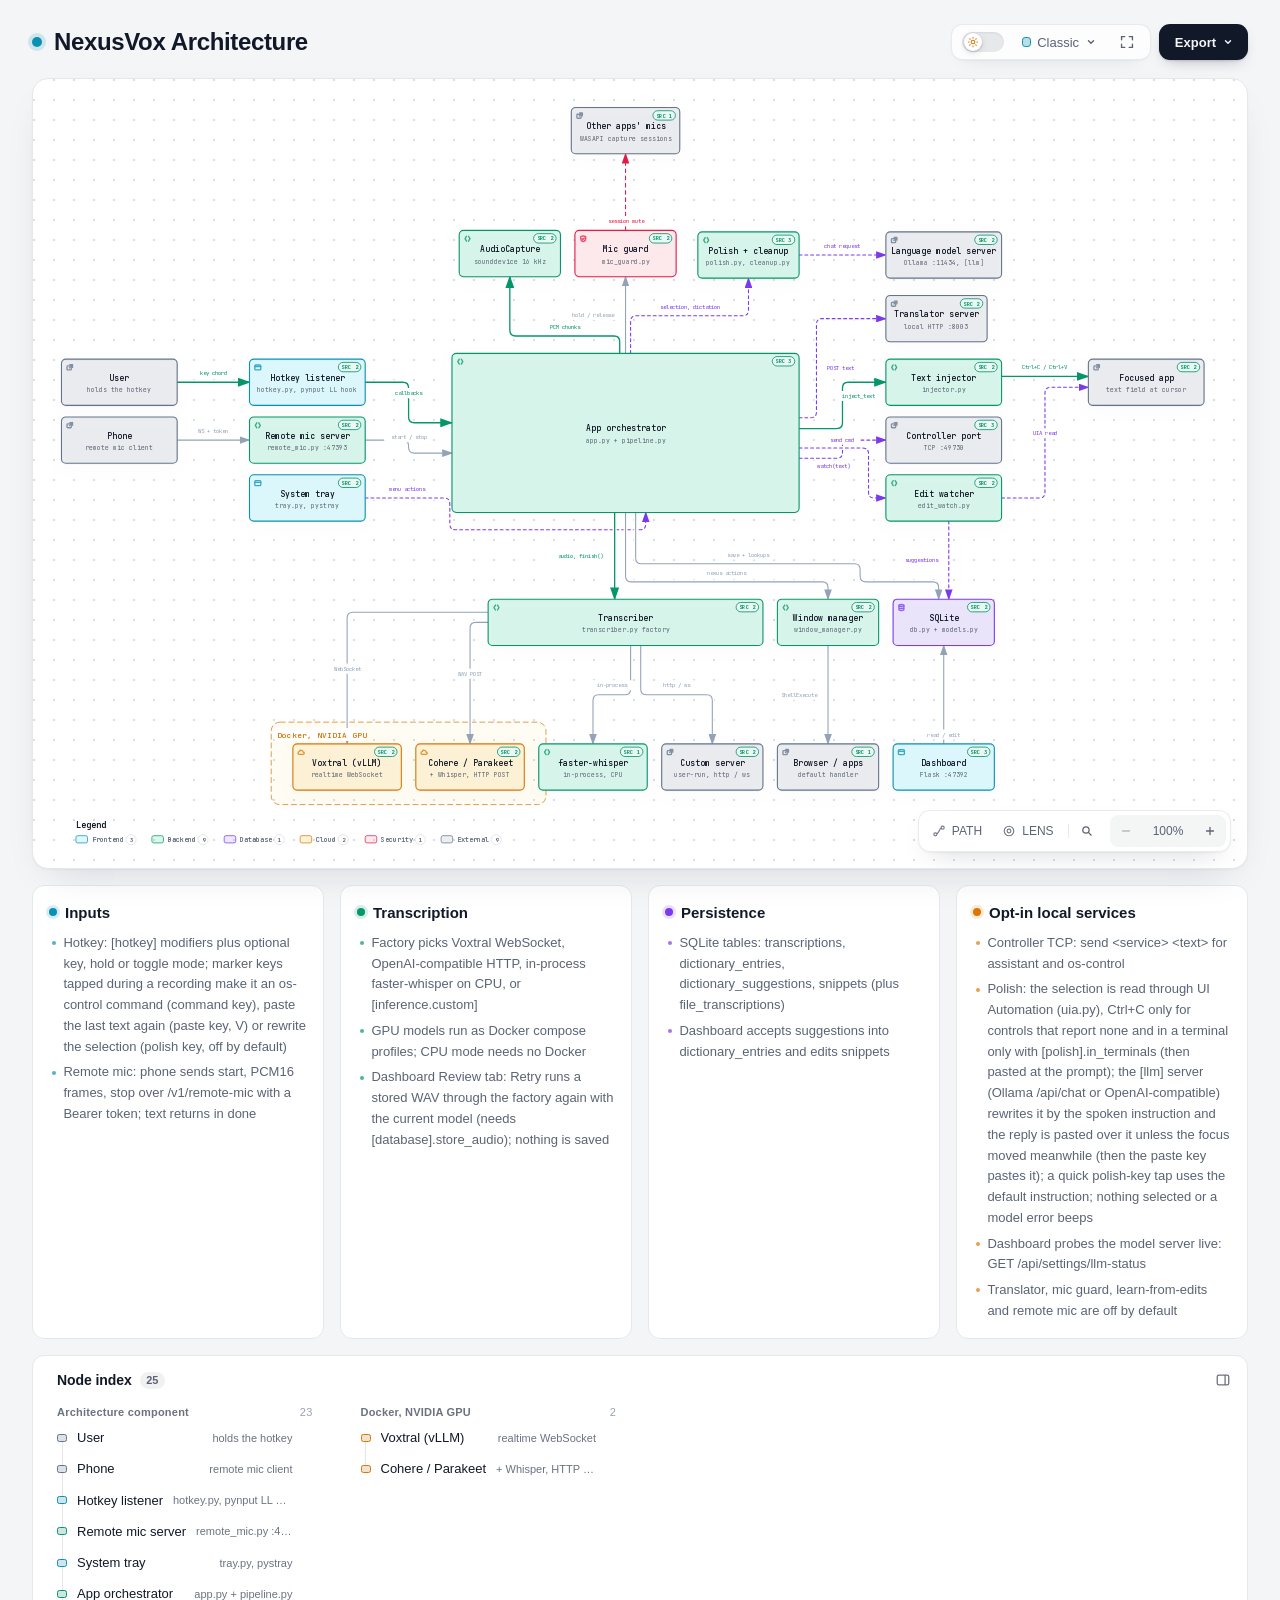
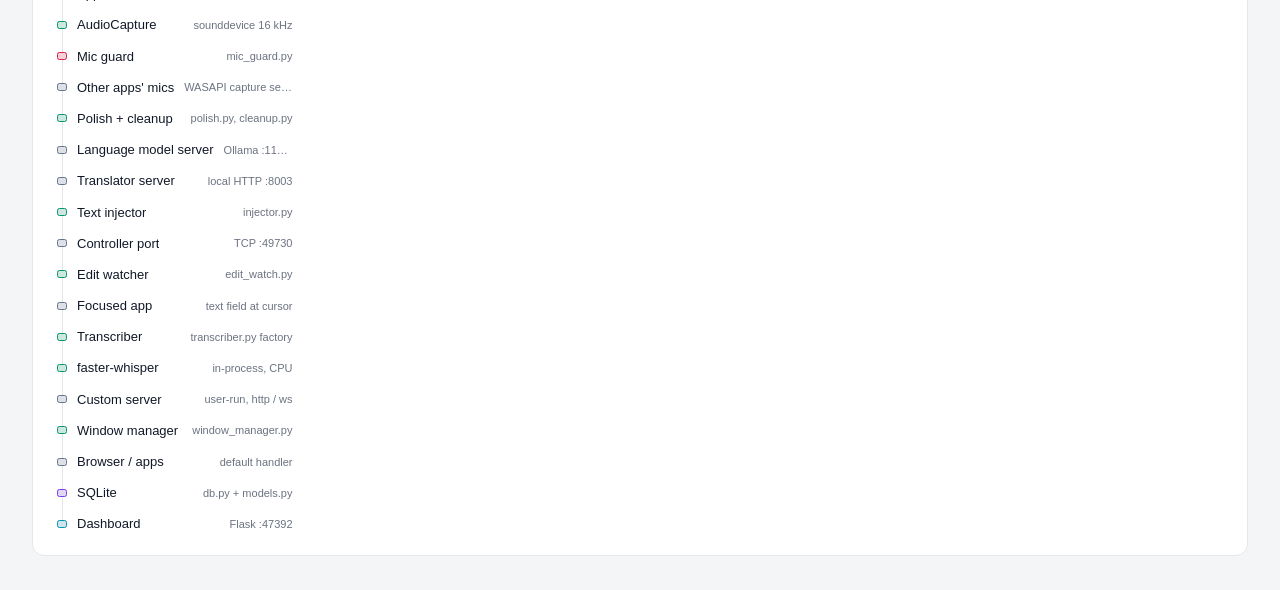
==== commit 0118890a: "Update the diagrams for auto cleanup Co-Authored-By: Claude Opus 5.5 <noreply@anthropic.com>" ====
--- a/docs/architecture.html
+++ b/docs/architecture.html
@@ -4982,7 +4982,7 @@
       </div>
     </div>
 
-    <script id="archify-source-evidence-data" type="application/json">{"schemaVersion":1,"verified":true,"repository":{"url":"https://github.com/vzwrt13/NexusVox","revision":"305d87f32c7f77fd5d2b2ec42a47e6e5854af9f6","shortRevision":"305d87f","label":"vzwrt13/NexusVox","href":"https://github.com/vzwrt13/NexusVox/tree/305d87f32c7f77fd5d2b2ec42a47e6e5854af9f6"},"referenceCount":47,"nodes":{"hotkey":[{"path":"src/nexusvox/hotkey.py","line":176,"endLine":218,"label":"_handle + win32 filter","href":"https://github.com/vzwrt13/NexusVox/blob/305d87f32c7f77fd5d2b2ec42a47e6e5854af9f6/src/nexusvox/hotkey.py#L176-L218"},{"path":"src/nexusvox/hotkey.py","line":134,"endLine":168,"label":"marker keys","href":"https://github.com/vzwrt13/NexusVox/blob/305d87f32c7f77fd5d2b2ec42a47e6e5854af9f6/src/nexusvox/hotkey.py#L134-L168"}],"remote":[{"path":"src/nexusvox/remote_mic.py","line":33,"endLine":121,"label":"RemoteAudioSource + serve","href":"https://github.com/vzwrt13/NexusVox/blob/305d87f32c7f77fd5d2b2ec42a47e6e5854af9f6/src/nexusvox/remote_mic.py#L33-L121"},{"path":"src/nexusvox/config.py","line":418,"endLine":427,"href":"https://github.com/vzwrt13/NexusVox/blob/305d87f32c7f77fd5d2b2ec42a47e6e5854af9f6/src/nexusvox/config.py#L418-L427"}],"tray":[{"path":"src/nexusvox/tray.py","line":50,"endLine":128,"href":"https://github.com/vzwrt13/NexusVox/blob/305d87f32c7f77fd5d2b2ec42a47e6e5854af9f6/src/nexusvox/tray.py#L50-L128"},{"path":"src/nexusvox/app.py","line":130,"endLine":137,"label":"menu callbacks","href":"https://github.com/vzwrt13/NexusVox/blob/305d87f32c7f77fd5d2b2ec42a47e6e5854af9f6/src/nexusvox/app.py#L130-L137"}],"app":[{"path":"src/nexusvox/app.py","line":81,"endLine":160,"label":"wiring","href":"https://github.com/vzwrt13/NexusVox/blob/305d87f32c7f77fd5d2b2ec42a47e6e5854af9f6/src/nexusvox/app.py#L81-L160"},{"path":"src/nexusvox/app.py","line":352,"endLine":589,"label":"transcription cycle, paste last, polish","href":"https://github.com/vzwrt13/NexusVox/blob/305d87f32c7f77fd5d2b2ec42a47e6e5854af9f6/src/nexusvox/app.py#L352-L589"},{"path":"src/nexusvox/pipeline.py","line":56,"endLine":94,"label":"process_text","href":"https://github.com/vzwrt13/NexusVox/blob/305d87f32c7f77fd5d2b2ec42a47e6e5854af9f6/src/nexusvox/pipeline.py#L56-L94"}],"audio":[{"path":"src/nexusvox/audio.py","line":18,"endLine":96,"href":"https://github.com/vzwrt13/NexusVox/blob/305d87f32c7f77fd5d2b2ec42a47e6e5854af9f6/src/nexusvox/audio.py#L18-L96"},{"path":"src/nexusvox/app.py","line":389,"endLine":391,"label":"mic or RemoteAudioSource","href":"https://github.com/vzwrt13/NexusVox/blob/305d87f32c7f77fd5d2b2ec42a47e6e5854af9f6/src/nexusvox/app.py#L389-L391"}],"micguard":[{"path":"src/nexusvox/mic_guard.py","line":62,"endLine":190,"href":"https://github.com/vzwrt13/NexusVox/blob/305d87f32c7f77fd5d2b2ec42a47e6e5854af9f6/src/nexusvox/mic_guard.py#L62-L190"},{"path":"src/nexusvox/app.py","line":162,"endLine":182,"label":"hold / release","href":"https://github.com/vzwrt13/NexusVox/blob/305d87f32c7f77fd5d2b2ec42a47e6e5854af9f6/src/nexusvox/app.py#L162-L182"}],"otherapps":[{"path":"src/nexusvox/mic_guard.py","line":293,"endLine":350,"label":"ISimpleAudioVolume","href":"https://github.com/vzwrt13/NexusVox/blob/305d87f32c7f77fd5d2b2ec42a47e6e5854af9f6/src/nexusvox/mic_guard.py#L293-L350"}],"polish":[{"path":"src/nexusvox/polish.py","line":53,"endLine":82,"label":"polish, read_selection","href":"https://github.com/vzwrt13/NexusVox/blob/305d87f32c7f77fd5d2b2ec42a47e6e5854af9f6/src/nexusvox/polish.py#L53-L82"},{"path":"src/nexusvox/llm.py","line":45,"endLine":72,"label":"complete","href":"https://github.com/vzwrt13/NexusVox/blob/305d87f32c7f77fd5d2b2ec42a47e6e5854af9f6/src/nexusvox/llm.py#L45-L72"},{"path":"src/nexusvox/uia.py","line":63,"endLine":85,"label":"read_focus","href":"https://github.com/vzwrt13/NexusVox/blob/305d87f32c7f77fd5d2b2ec42a47e6e5854af9f6/src/nexusvox/uia.py#L63-L85"}],"llmserver":[{"path":"src/nexusvox/llm.py","line":30,"endLine":42,"label":"/api/chat or /chat/completions","href":"https://github.com/vzwrt13/NexusVox/blob/305d87f32c7f77fd5d2b2ec42a47e6e5854af9f6/src/nexusvox/llm.py#L30-L42"},{"path":"src/nexusvox/config.py","line":384,"endLine":395,"href":"https://github.com/vzwrt13/NexusVox/blob/305d87f32c7f77fd5d2b2ec42a47e6e5854af9f6/src/nexusvox/config.py#L384-L395"}],"translator":[{"path":"src/nexusvox/translator.py","line":38,"endLine":63,"href":"https://github.com/vzwrt13/NexusVox/blob/305d87f32c7f77fd5d2b2ec42a47e6e5854af9f6/src/nexusvox/translator.py#L38-L63"},{"path":"src/nexusvox/config.py","line":359,"endLine":367,"href":"https://github.com/vzwrt13/NexusVox/blob/305d87f32c7f77fd5d2b2ec42a47e6e5854af9f6/src/nexusvox/config.py#L359-L367"}],"injector":[{"path":"src/nexusvox/injector.py","line":261,"endLine":306,"label":"inject_text","href":"https://github.com/vzwrt13/NexusVox/blob/305d87f32c7f77fd5d2b2ec42a47e6e5854af9f6/src/nexusvox/injector.py#L261-L306"},{"path":"src/nexusvox/injector.py","line":228,"endLine":258,"label":"copy_selection","href":"https://github.com/vzwrt13/NexusVox/blob/305d87f32c7f77fd5d2b2ec42a47e6e5854af9f6/src/nexusvox/injector.py#L228-L258"}],"controller":[{"path":"src/nexusvox/assistant.py","line":39,"endLine":62,"href":"https://github.com/vzwrt13/NexusVox/blob/305d87f32c7f77fd5d2b2ec42a47e6e5854af9f6/src/nexusvox/assistant.py#L39-L62"},{"path":"src/nexusvox/config.py","line":323,"endLine":352,"label":"assistant + os_control","href":"https://github.com/vzwrt13/NexusVox/blob/305d87f32c7f77fd5d2b2ec42a47e6e5854af9f6/src/nexusvox/config.py#L323-L352"},{"path":"src/nexusvox/app.py","line":205,"endLine":232,"label":"os-control send","href":"https://github.com/vzwrt13/NexusVox/blob/305d87f32c7f77fd5d2b2ec42a47e6e5854af9f6/src/nexusvox/app.py#L205-L232"}],"watcher":[{"path":"src/nexusvox/edit_watch.py","line":207,"endLine":303,"href":"https://github.com/vzwrt13/NexusVox/blob/305d87f32c7f77fd5d2b2ec42a47e6e5854af9f6/src/nexusvox/edit_watch.py#L207-L303"},{"path":"src/nexusvox/app.py","line":495,"endLine":496,"label":"watch() gate","href":"https://github.com/vzwrt13/NexusVox/blob/305d87f32c7f77fd5d2b2ec42a47e6e5854af9f6/src/nexusvox/app.py#L495-L496"}],"focused":[{"path":"src/nexusvox/injector.py","line":131,"endLine":194,"label":"SendInput / WM_PASTE","href":"https://github.com/vzwrt13/NexusVox/blob/305d87f32c7f77fd5d2b2ec42a47e6e5854af9f6/src/nexusvox/injector.py#L131-L194"},{"path":"src/nexusvox/edit_watch.py","line":169,"endLine":200,"label":"UIA read","href":"https://github.com/vzwrt13/NexusVox/blob/305d87f32c7f77fd5d2b2ec42a47e6e5854af9f6/src/nexusvox/edit_watch.py#L169-L200"}],"transcriber":[{"path":"src/nexusvox/transcriber.py","line":75,"endLine":96,"label":"BaseTranscriber","href":"https://github.com/vzwrt13/NexusVox/blob/305d87f32c7f77fd5d2b2ec42a47e6e5854af9f6/src/nexusvox/transcriber.py#L75-L96"},{"path":"src/nexusvox/transcriber.py","line":311,"endLine":378,"label":"create_transcriber","href":"https://github.com/vzwrt13/NexusVox/blob/305d87f32c7f77fd5d2b2ec42a47e6e5854af9f6/src/nexusvox/transcriber.py#L311-L378"}],"voxtral":[{"path":"src/nexusvox/transcriber.py","line":98,"endLine":233,"href":"https://github.com/vzwrt13/NexusVox/blob/305d87f32c7f77fd5d2b2ec42a47e6e5854af9f6/src/nexusvox/transcriber.py#L98-L233"},{"path":"docker/docker-compose.yml","line":1,"endLine":16,"href":"https://github.com/vzwrt13/NexusVox/blob/305d87f32c7f77fd5d2b2ec42a47e6e5854af9f6/docker/docker-compose.yml#L1-L16"}],"gpuhttp":[{"path":"src/nexusvox/transcriber.py","line":235,"endLine":309,"href":"https://github.com/vzwrt13/NexusVox/blob/305d87f32c7f77fd5d2b2ec42a47e6e5854af9f6/src/nexusvox/transcriber.py#L235-L309"},{"path":"docker/docker-compose.yml","line":28,"endLine":92,"href":"https://github.com/vzwrt13/NexusVox/blob/305d87f32c7f77fd5d2b2ec42a47e6e5854af9f6/docker/docker-compose.yml#L28-L92"}],"localwhisper":[{"path":"src/nexusvox/transcribers/local_whisper.py","line":23,"endLine":122,"href":"https://github.com/vzwrt13/NexusVox/blob/305d87f32c7f77fd5d2b2ec42a47e6e5854af9f6/src/nexusvox/transcribers/local_whisper.py#L23-L122"}],"custom":[{"path":"src/nexusvox/transcriber.py","line":361,"endLine":378,"href":"https://github.com/vzwrt13/NexusVox/blob/305d87f32c7f77fd5d2b2ec42a47e6e5854af9f6/src/nexusvox/transcriber.py#L361-L378"},{"path":"src/nexusvox/config.py","line":265,"endLine":274,"href":"https://github.com/vzwrt13/NexusVox/blob/305d87f32c7f77fd5d2b2ec42a47e6e5854af9f6/src/nexusvox/config.py#L265-L274"}],"winmgr":[{"path":"src/nexusvox/window_manager.py","line":177,"endLine":333,"href":"https://github.com/vzwrt13/NexusVox/blob/305d87f32c7f77fd5d2b2ec42a47e6e5854af9f6/src/nexusvox/window_manager.py#L177-L333"},{"path":"src/nexusvox/os_commands.py","line":76,"endLine":107,"href":"https://github.com/vzwrt13/NexusVox/blob/305d87f32c7f77fd5d2b2ec42a47e6e5854af9f6/src/nexusvox/os_commands.py#L76-L107"}],"browser":[{"path":"src/nexusvox/window_manager.py","line":238,"endLine":261,"label":"Popen / os.startfile","href":"https://github.com/vzwrt13/NexusVox/blob/305d87f32c7f77fd5d2b2ec42a47e6e5854af9f6/src/nexusvox/window_manager.py#L238-L261"}],"sqlite":[{"path":"src/nexusvox/db.py","line":27,"endLine":94,"href":"https://github.com/vzwrt13/NexusVox/blob/305d87f32c7f77fd5d2b2ec42a47e6e5854af9f6/src/nexusvox/db.py#L27-L94"},{"path":"src/nexusvox/models.py","line":30,"endLine":104,"label":"tables","href":"https://github.com/vzwrt13/NexusVox/blob/305d87f32c7f77fd5d2b2ec42a47e6e5854af9f6/src/nexusvox/models.py#L30-L104"}],"dashboard":[{"path":"src/nexusvox/dashboard/__init__.py","line":380,"endLine":420,"href":"https://github.com/vzwrt13/NexusVox/blob/305d87f32c7f77fd5d2b2ec42a47e6e5854af9f6/src/nexusvox/dashboard/__init__.py#L380-L420"},{"path":"src/nexusvox/dashboard/api.py","line":390,"endLine":403,"label":"retry_transcription","href":"https://github.com/vzwrt13/NexusVox/blob/305d87f32c7f77fd5d2b2ec42a47e6e5854af9f6/src/nexusvox/dashboard/api.py#L390-L403"},{"path":"src/nexusvox/dashboard/api.py","line":242,"endLine":248,"label":"llm-status probe","href":"https://github.com/vzwrt13/NexusVox/blob/305d87f32c7f77fd5d2b2ec42a47e6e5854af9f6/src/nexusvox/dashboard/api.py#L242-L248"}]}}</script>
+    <script id="archify-source-evidence-data" type="application/json">{"schemaVersion":1,"verified":true,"repository":{"url":"https://github.com/vzwrt13/NexusVox","revision":"34e7ccfff809acc39fe5ad061d76b1fefd0db5f2","shortRevision":"34e7ccf","label":"vzwrt13/NexusVox","href":"https://github.com/vzwrt13/NexusVox/tree/34e7ccfff809acc39fe5ad061d76b1fefd0db5f2"},"referenceCount":47,"nodes":{"hotkey":[{"path":"src/nexusvox/hotkey.py","line":176,"endLine":218,"label":"_handle + win32 filter","href":"https://github.com/vzwrt13/NexusVox/blob/34e7ccfff809acc39fe5ad061d76b1fefd0db5f2/src/nexusvox/hotkey.py#L176-L218"},{"path":"src/nexusvox/hotkey.py","line":134,"endLine":168,"label":"marker keys","href":"https://github.com/vzwrt13/NexusVox/blob/34e7ccfff809acc39fe5ad061d76b1fefd0db5f2/src/nexusvox/hotkey.py#L134-L168"}],"remote":[{"path":"src/nexusvox/remote_mic.py","line":33,"endLine":121,"label":"RemoteAudioSource + serve","href":"https://github.com/vzwrt13/NexusVox/blob/34e7ccfff809acc39fe5ad061d76b1fefd0db5f2/src/nexusvox/remote_mic.py#L33-L121"},{"path":"src/nexusvox/config.py","line":431,"endLine":440,"href":"https://github.com/vzwrt13/NexusVox/blob/34e7ccfff809acc39fe5ad061d76b1fefd0db5f2/src/nexusvox/config.py#L431-L440"}],"tray":[{"path":"src/nexusvox/tray.py","line":50,"endLine":128,"href":"https://github.com/vzwrt13/NexusVox/blob/34e7ccfff809acc39fe5ad061d76b1fefd0db5f2/src/nexusvox/tray.py#L50-L128"},{"path":"src/nexusvox/app.py","line":132,"endLine":139,"label":"menu callbacks","href":"https://github.com/vzwrt13/NexusVox/blob/34e7ccfff809acc39fe5ad061d76b1fefd0db5f2/src/nexusvox/app.py#L132-L139"}],"app":[{"path":"src/nexusvox/app.py","line":83,"endLine":162,"label":"wiring","href":"https://github.com/vzwrt13/NexusVox/blob/34e7ccfff809acc39fe5ad061d76b1fefd0db5f2/src/nexusvox/app.py#L83-L162"},{"path":"src/nexusvox/app.py","line":354,"endLine":600,"label":"transcription cycle, paste last, polish","href":"https://github.com/vzwrt13/NexusVox/blob/34e7ccfff809acc39fe5ad061d76b1fefd0db5f2/src/nexusvox/app.py#L354-L600"},{"path":"src/nexusvox/pipeline.py","line":60,"endLine":109,"label":"process_text","href":"https://github.com/vzwrt13/NexusVox/blob/34e7ccfff809acc39fe5ad061d76b1fefd0db5f2/src/nexusvox/pipeline.py#L60-L109"}],"audio":[{"path":"src/nexusvox/audio.py","line":18,"endLine":96,"href":"https://github.com/vzwrt13/NexusVox/blob/34e7ccfff809acc39fe5ad061d76b1fefd0db5f2/src/nexusvox/audio.py#L18-L96"},{"path":"src/nexusvox/app.py","line":391,"endLine":393,"label":"mic or RemoteAudioSource","href":"https://github.com/vzwrt13/NexusVox/blob/34e7ccfff809acc39fe5ad061d76b1fefd0db5f2/src/nexusvox/app.py#L391-L393"}],"micguard":[{"path":"src/nexusvox/mic_guard.py","line":62,"endLine":190,"href":"https://github.com/vzwrt13/NexusVox/blob/34e7ccfff809acc39fe5ad061d76b1fefd0db5f2/src/nexusvox/mic_guard.py#L62-L190"},{"path":"src/nexusvox/app.py","line":164,"endLine":184,"label":"hold / release","href":"https://github.com/vzwrt13/NexusVox/blob/34e7ccfff809acc39fe5ad061d76b1fefd0db5f2/src/nexusvox/app.py#L164-L184"}],"otherapps":[{"path":"src/nexusvox/mic_guard.py","line":293,"endLine":350,"label":"ISimpleAudioVolume","href":"https://github.com/vzwrt13/NexusVox/blob/34e7ccfff809acc39fe5ad061d76b1fefd0db5f2/src/nexusvox/mic_guard.py#L293-L350"}],"polish":[{"path":"src/nexusvox/polish.py","line":53,"endLine":82,"label":"polish, read_selection","href":"https://github.com/vzwrt13/NexusVox/blob/34e7ccfff809acc39fe5ad061d76b1fefd0db5f2/src/nexusvox/polish.py#L53-L82"},{"path":"src/nexusvox/llm.py","line":46,"endLine":73,"label":"complete","href":"https://github.com/vzwrt13/NexusVox/blob/34e7ccfff809acc39fe5ad061d76b1fefd0db5f2/src/nexusvox/llm.py#L46-L73"},{"path":"src/nexusvox/cleanup.py","line":103,"endLine":128,"label":"cleanup","href":"https://github.com/vzwrt13/NexusVox/blob/34e7ccfff809acc39fe5ad061d76b1fefd0db5f2/src/nexusvox/cleanup.py#L103-L128"}],"llmserver":[{"path":"src/nexusvox/llm.py","line":31,"endLine":43,"label":"/api/chat or /chat/completions","href":"https://github.com/vzwrt13/NexusVox/blob/34e7ccfff809acc39fe5ad061d76b1fefd0db5f2/src/nexusvox/llm.py#L31-L43"},{"path":"src/nexusvox/config.py","line":384,"endLine":395,"href":"https://github.com/vzwrt13/NexusVox/blob/34e7ccfff809acc39fe5ad061d76b1fefd0db5f2/src/nexusvox/config.py#L384-L395"}],"translator":[{"path":"src/nexusvox/translator.py","line":38,"endLine":63,"href":"https://github.com/vzwrt13/NexusVox/blob/34e7ccfff809acc39fe5ad061d76b1fefd0db5f2/src/nexusvox/translator.py#L38-L63"},{"path":"src/nexusvox/config.py","line":359,"endLine":367,"href":"https://github.com/vzwrt13/NexusVox/blob/34e7ccfff809acc39fe5ad061d76b1fefd0db5f2/src/nexusvox/config.py#L359-L367"}],"injector":[{"path":"src/nexusvox/injector.py","line":263,"endLine":309,"label":"inject_text","href":"https://github.com/vzwrt13/NexusVox/blob/34e7ccfff809acc39fe5ad061d76b1fefd0db5f2/src/nexusvox/injector.py#L263-L309"},{"path":"src/nexusvox/injector.py","line":230,"endLine":260,"label":"copy_selection","href":"https://github.com/vzwrt13/NexusVox/blob/34e7ccfff809acc39fe5ad061d76b1fefd0db5f2/src/nexusvox/injector.py#L230-L260"}],"controller":[{"path":"src/nexusvox/assistant.py","line":39,"endLine":62,"href":"https://github.com/vzwrt13/NexusVox/blob/34e7ccfff809acc39fe5ad061d76b1fefd0db5f2/src/nexusvox/assistant.py#L39-L62"},{"path":"src/nexusvox/config.py","line":323,"endLine":352,"label":"assistant + os_control","href":"https://github.com/vzwrt13/NexusVox/blob/34e7ccfff809acc39fe5ad061d76b1fefd0db5f2/src/nexusvox/config.py#L323-L352"},{"path":"src/nexusvox/app.py","line":207,"endLine":234,"label":"os-control send","href":"https://github.com/vzwrt13/NexusVox/blob/34e7ccfff809acc39fe5ad061d76b1fefd0db5f2/src/nexusvox/app.py#L207-L234"}],"watcher":[{"path":"src/nexusvox/edit_watch.py","line":207,"endLine":303,"href":"https://github.com/vzwrt13/NexusVox/blob/34e7ccfff809acc39fe5ad061d76b1fefd0db5f2/src/nexusvox/edit_watch.py#L207-L303"},{"path":"src/nexusvox/app.py","line":497,"endLine":498,"label":"watch() gate","href":"https://github.com/vzwrt13/NexusVox/blob/34e7ccfff809acc39fe5ad061d76b1fefd0db5f2/src/nexusvox/app.py#L497-L498"}],"focused":[{"path":"src/nexusvox/injector.py","line":133,"endLine":196,"label":"SendInput / WM_PASTE","href":"https://github.com/vzwrt13/NexusVox/blob/34e7ccfff809acc39fe5ad061d76b1fefd0db5f2/src/nexusvox/injector.py#L133-L196"},{"path":"src/nexusvox/edit_watch.py","line":169,"endLine":200,"label":"UIA read","href":"https://github.com/vzwrt13/NexusVox/blob/34e7ccfff809acc39fe5ad061d76b1fefd0db5f2/src/nexusvox/edit_watch.py#L169-L200"}],"transcriber":[{"path":"src/nexusvox/transcriber.py","line":75,"endLine":96,"label":"BaseTranscriber","href":"https://github.com/vzwrt13/NexusVox/blob/34e7ccfff809acc39fe5ad061d76b1fefd0db5f2/src/nexusvox/transcriber.py#L75-L96"},{"path":"src/nexusvox/transcriber.py","line":311,"endLine":378,"label":"create_transcriber","href":"https://github.com/vzwrt13/NexusVox/blob/34e7ccfff809acc39fe5ad061d76b1fefd0db5f2/src/nexusvox/transcriber.py#L311-L378"}],"voxtral":[{"path":"src/nexusvox/transcriber.py","line":98,"endLine":233,"href":"https://github.com/vzwrt13/NexusVox/blob/34e7ccfff809acc39fe5ad061d76b1fefd0db5f2/src/nexusvox/transcriber.py#L98-L233"},{"path":"docker/docker-compose.yml","line":1,"endLine":16,"href":"https://github.com/vzwrt13/NexusVox/blob/34e7ccfff809acc39fe5ad061d76b1fefd0db5f2/docker/docker-compose.yml#L1-L16"}],"gpuhttp":[{"path":"src/nexusvox/transcriber.py","line":235,"endLine":309,"href":"https://github.com/vzwrt13/NexusVox/blob/34e7ccfff809acc39fe5ad061d76b1fefd0db5f2/src/nexusvox/transcriber.py#L235-L309"},{"path":"docker/docker-compose.yml","line":28,"endLine":92,"href":"https://github.com/vzwrt13/NexusVox/blob/34e7ccfff809acc39fe5ad061d76b1fefd0db5f2/docker/docker-compose.yml#L28-L92"}],"localwhisper":[{"path":"src/nexusvox/transcribers/local_whisper.py","line":23,"endLine":122,"href":"https://github.com/vzwrt13/NexusVox/blob/34e7ccfff809acc39fe5ad061d76b1fefd0db5f2/src/nexusvox/transcribers/local_whisper.py#L23-L122"}],"custom":[{"path":"src/nexusvox/transcriber.py","line":361,"endLine":378,"href":"https://github.com/vzwrt13/NexusVox/blob/34e7ccfff809acc39fe5ad061d76b1fefd0db5f2/src/nexusvox/transcriber.py#L361-L378"},{"path":"src/nexusvox/config.py","line":265,"endLine":274,"href":"https://github.com/vzwrt13/NexusVox/blob/34e7ccfff809acc39fe5ad061d76b1fefd0db5f2/src/nexusvox/config.py#L265-L274"}],"winmgr":[{"path":"src/nexusvox/window_manager.py","line":177,"endLine":333,"href":"https://github.com/vzwrt13/NexusVox/blob/34e7ccfff809acc39fe5ad061d76b1fefd0db5f2/src/nexusvox/window_manager.py#L177-L333"},{"path":"src/nexusvox/os_commands.py","line":76,"endLine":107,"href":"https://github.com/vzwrt13/NexusVox/blob/34e7ccfff809acc39fe5ad061d76b1fefd0db5f2/src/nexusvox/os_commands.py#L76-L107"}],"browser":[{"path":"src/nexusvox/window_manager.py","line":238,"endLine":261,"label":"Popen / os.startfile","href":"https://github.com/vzwrt13/NexusVox/blob/34e7ccfff809acc39fe5ad061d76b1fefd0db5f2/src/nexusvox/window_manager.py#L238-L261"}],"sqlite":[{"path":"src/nexusvox/db.py","line":27,"endLine":94,"href":"https://github.com/vzwrt13/NexusVox/blob/34e7ccfff809acc39fe5ad061d76b1fefd0db5f2/src/nexusvox/db.py#L27-L94"},{"path":"src/nexusvox/models.py","line":30,"endLine":104,"label":"tables","href":"https://github.com/vzwrt13/NexusVox/blob/34e7ccfff809acc39fe5ad061d76b1fefd0db5f2/src/nexusvox/models.py#L30-L104"}],"dashboard":[{"path":"src/nexusvox/dashboard/__init__.py","line":386,"endLine":426,"href":"https://github.com/vzwrt13/NexusVox/blob/34e7ccfff809acc39fe5ad061d76b1fefd0db5f2/src/nexusvox/dashboard/__init__.py#L386-L426"},{"path":"src/nexusvox/dashboard/api.py","line":404,"endLine":417,"label":"retry_transcription","href":"https://github.com/vzwrt13/NexusVox/blob/34e7ccfff809acc39fe5ad061d76b1fefd0db5f2/src/nexusvox/dashboard/api.py#L404-L417"},{"path":"src/nexusvox/dashboard/api.py","line":246,"endLine":252,"label":"llm-status probe","href":"https://github.com/vzwrt13/NexusVox/blob/34e7ccfff809acc39fe5ad061d76b1fefd0db5f2/src/nexusvox/dashboard/api.py#L246-L252"}]}}</script>
     <script id="archify-i18n-data" type="application/json">{"locale":"en","messages":{"viewer.kind.frontend":"Frontend","viewer.kind.backend":"Backend","viewer.kind.database":"Database","viewer.kind.cloud":"Cloud","viewer.kind.security":"Security","viewer.kind.messagebus":"Message bus","viewer.kind.external":"External","viewer.kind.neutral":"Neutral","viewer.kind.node":"Node","viewer.kind.start":"Start","viewer.kind.active":"Active","viewer.kind.waiting":"Waiting","viewer.kind.decision":"Decision","viewer.kind.success":"Success","viewer.kind.failure":"Failure","viewer.toolbar.actions":"Diagram actions","viewer.theme.toggle.title":"Toggle theme (T)","viewer.theme.toggle":"Toggle color theme","viewer.theme.dark":"Dark","viewer.theme.light":"Light","viewer.preset.choose.title":"Choose visual style (S cycles)","viewer.preset.choose":"Choose visual style","viewer.preset.style":"Style","viewer.preset.menu":"Visual style","viewer.preset.identity":"Visual identity","viewer.preset.cycles":"to cycle","viewer.preset.classic":"Classic","viewer.preset.classic.short":"Classic","viewer.preset.classic.hint":"Stable technical default","viewer.preset.flow":"Signal Flow","viewer.preset.flow.short":"Flow","viewer.preset.flow.hint":"Motion-forward presentation","viewer.preset.blueprint":"Blueprint","viewer.preset.blueprint.hint":"Engineering review","viewer.preset.editorial":"Editorial","viewer.preset.editorial.hint":"Publication and launch notes","viewer.preset.badge.signalFlow":"SIGNAL FLOW","viewer.preset.badge.blueprint":"BLUEPRINT / REV 01","viewer.preset.badge.editorial":"EDITORIAL / FIELD NOTE","viewer.preset.badge.editorialPlate":"ARCHIFY / PLATE 04","viewer.preset.current":"Visual style: {style}. Choose visual style","viewer.motion.live":"Live","viewer.motion.still":"Still","viewer.motion.pause":"Pause motion","viewer.motion.resume":"Resume motion","viewer.motion.reduced":"Motion paused by reduced-motion preference","viewer.motion.hidden":"Motion paused while this page is hidden","viewer.motion.yielding":"Pause motion; currently yielding to {owner}","viewer.motion.yielding.title":"Live preview enabled · yielding to {owner}","viewer.owner.route":"Route Probe","viewer.owner.lens":"Semantic Lens","viewer.owner.relationship":"Relationship Preview","viewer.owner.intent":"Intent Trace","viewer.owner.focus":"semantic focus","viewer.owner.legend":"legend preview","viewer.owner.reader":"reader interaction","viewer.present.enter":"Enter presentation stage","viewer.present.enter.title":"Presentation stage (F)","viewer.present.exit":"Exit presentation stage","viewer.present.exit.title":"Exit presentation stage (F or Escape)","viewer.present.present":"Present","viewer.present.exit.label":"Exit","viewer.export.button":"Export","viewer.export.button.title":"Export diagram (E)","viewer.export.diagram":"Export diagram","viewer.export.menu":"Export","viewer.export.subtitle":"Portable, clean outputs","viewer.export.share":"Share","viewer.export.shareCard":"Share Card","viewer.export.routeShareCard":"Route Share Card","viewer.export.reachShareCard":"Reach Share Card","viewer.export.copyDiagram":"Copy diagram","viewer.export.clipboardPng":"PNG to clipboard","viewer.export.raster":"Raster images","viewer.export.image":"Image","viewer.export.lossless":"Lossless image","viewer.export.compact":"Compact image","viewer.export.modern":"Modern image","viewer.export.vectorMotion":"Vector and motion","viewer.export.vectorMotion.heading":"Vector \u0026 motion","viewer.export.editable":"Editable vector","viewer.export.svg.auto":"SVG · Auto","viewer.export.svg.auto.hint":"Matches host theme","viewer.export.svg.light":"SVG · Light","viewer.export.svg.light.hint":"Always light","viewer.export.svg.dark":"SVG · Dark","viewer.export.svg.dark.hint":"Always dark","viewer.export.motion6s":"6s motion","viewer.export.unsupported":"Not supported by this browser","viewer.export.clipboardUnsupported":"Clipboard image write not supported by this browser","viewer.export.clipboardUnsupported.short":"Clipboard image write not supported in this browser.","viewer.export.motionUnavailable":"Motion capture unavailable in this browser","viewer.export.webmUnavailable":"WebM unavailable in this browser","viewer.export.failed":"Export failed: {message}","viewer.export.unknownVariant":"Unknown Share Card variant: {variant}","viewer.export.routeRequired":"Trace a route before exporting a Route Share Card","viewer.export.reachRequired":"Trace authored reach before exporting a Reach Share Card","viewer.export.unknown":"unknown","viewer.export.routeFailed":"Route Share Card export failed: {message}","viewer.export.reachFailed":"Reach Share Card export failed: {message}","viewer.export.copyFailed":"Copy failed: {message}","viewer.export.copiedPng":"Copied PNG to clipboard","viewer.export.downloadedRoute":"Downloaded Route Share Card","viewer.export.downloadedReach":"Downloaded Reach Share Card","viewer.export.downloadedWebm":"Downloaded WebM","viewer.export.recording":"Recording 6 seconds of motion…","viewer.export.card.routeSummary.one":"Path: {source} → {target} · {count} step","viewer.export.card.routeSummary.other":"Path: {source} → {target} · {count} steps","viewer.export.card.reachSummary":"Authored {direction} from {origin} · {nodes} · {links} · max {hops}","viewer.export.card.node.one":"{count} node","viewer.export.card.node.other":"{count} nodes","viewer.export.card.link.one":"{count} link","viewer.export.card.link.other":"{count} links","viewer.export.card.hop.one":"{count} hop","viewer.export.card.hop.other":"{count} hops","viewer.export.card.routeBadge":"ARCHIFY · ROUTE · {hops}","viewer.export.card.reachBadge":"ARCHIFY · {direction} REACH","viewer.export.direction.upstream":"Upstream","viewer.export.direction.downstream":"Downstream","viewer.export.error.canvasUnavailable":"Canvas unavailable for {label}","viewer.export.error.contextUnavailable":"2D canvas context unavailable for {label}","viewer.export.error.toBlobUnavailable":"canvas.toBlob unavailable for {label}","viewer.export.error.toBlobNull":"canvas.toBlob returned no data for {label}","viewer.export.error.variantsCombined":"Share Card variants cannot be combined","viewer.export.error.viewerState":"Share Card export could not remove temporary viewer state","viewer.export.error.routeState":"Route Card export could not preserve the resolved route safely","viewer.export.error.reachState":"Reach Card export could not preserve authored reach safely","viewer.export.error.webmRequirements":"WebM motion export requires a trace animation and browser MediaRecorder support","viewer.export.error.mediaRecorder":"MediaRecorder failed","viewer.export.error.emptyWebm":"MediaRecorder produced an empty WebM","viewer.export.error.webmBackground":"SVG background could not be loaded for WebM export","viewer.guide.title":"Explore this system","viewer.focus.selectedNodes":"{count} selected nodes","viewer.guide.eyebrow":"Diagram guide","viewer.guide.close":"Close diagram guide","viewer.guide.inspecting":"Inspecting compiled semantics","viewer.guide.actions":"Diagram exploration actions","viewer.guide.find":"Find any node","viewer.guide.find.hint":"Search labels, responsibilities, kinds, and stable IDs.","viewer.guide.route":"Trace a route","viewer.guide.route.aria":"Trace a directed route","viewer.guide.route.hint":"Ask how two semantic nodes connect in authored direction.","viewer.guide.map":"See the whole system","viewer.guide.map.hint":"Open Semantic Radar with a live viewport and stable nodes.","viewer.guide.lens":"Compare semantic kinds","viewer.guide.lens.hint":"Count roles, reveal their traffic, and compare direct authored links.","viewer.guide.present":"Enter Presentation Stage","viewer.guide.present.hint":"Give the live diagram the viewport without changing export.","viewer.guide.shortcuts":"Additional keyboard shortcuts","viewer.guide.shortcut.export":"Export","viewer.guide.shortcut.theme":"Theme","viewer.guide.shortcut.style":"Style","viewer.guide.shortcut.reset":"Reset","viewer.guide.shortcut.zoomIn":"Zoom in","viewer.guide.shortcut.zoomOut":"Zoom out","viewer.guide.shortcut.close":"Close","viewer.guide.facts":"{nodes} · {relationships}","viewer.guide.fact.node.one":"{count} semantic node","viewer.guide.fact.node.other":"{count} semantic nodes","viewer.guide.fact.relationship.one":"{count} relationship","viewer.guide.fact.relationship.other":"{count} relationships","viewer.guide.open":"Open diagram guide","viewer.finder.title":"Find a node","viewer.finder.close":"Close node finder","viewer.finder.placeholder":"Search labels or IDs","viewer.finder.search":"Search diagram nodes","viewer.finder.results":"Diagram nodes","viewer.finder.empty":"No matching nodes","viewer.finder.result.focus":"Focus {label}","viewer.finder.result.routeStart":"Choose {label} as route start","viewer.finder.result.routeTarget":"Choose {label} as route destination, {links}","viewer.finder.status.empty":"No matching nodes","viewer.finder.status.count.one":"{count} matching node","viewer.finder.status.count.other":"{count} matching nodes","viewer.finder.noun.nodes":"nodes","viewer.finder.link.one":"{count} link","viewer.finder.link.other":"{count} links","viewer.finder.result.focus.one":"Focus {label}, {count} related connection","viewer.finder.result.focus.other":"Focus {label}, {count} related connections","viewer.finder.status.filtered":"{visible} of {available} {noun}","viewer.finder.status.all":"{available} {noun}","viewer.passport.eyebrow":"Semantic passport","viewer.passport.metadata":"Node metadata","viewer.passport.evidence":"Verified source evidence","viewer.passport.verified":"Verified source","viewer.passport.verificationScope":"Verified against local Git at the pinned revision. Remote access has not been checked.","viewer.passport.reach":"Authored reach","viewer.passport.reach.trace":"Trace authored reachability","viewer.passport.upstream":"Upstream","viewer.passport.downstream":"Downstream","viewer.passport.upstream.trace":"Trace upstream authored reachability","viewer.passport.downstream.trace":"Trace downstream authored reachability","viewer.passport.close":"Close semantic passport","viewer.passport.move":"Move semantic passport. Drag, use arrow keys, or press Home to reset.","viewer.passport.copy":"Copy link","viewer.passport.copy.focus":"Copy link to focused node","viewer.passport.relations":"Relations","viewer.passport.relations.show":"Show connected relationships","viewer.passport.relations.hide":"Hide connected relationships","viewer.passport.relations.list":"Connected relationships","viewer.passport.copyRelation":"Copy relation","viewer.passport.copyNode":"Copy node","viewer.passport.copyPinned":"Copy link to pinned relationship","viewer.passport.copySource":"Copy link to source node","viewer.passport.copy.focused.success":"Focused node link copied","viewer.passport.copy.pinned.success":"Pinned relationship link copied","viewer.passport.copy.focused.failed":"Could not copy focused node link","viewer.passport.copy.pinned.failed":"Could not copy pinned relationship link","viewer.passport.relationship.none":"No connected relationships","viewer.passport.relationship.count.one":"{count} relation","viewer.passport.relationship.count.other":"{count} relations","viewer.passport.relationship.show.one":"Show {count} connected relationship","viewer.passport.relationship.show.other":"Show {count} connected relationships","viewer.passport.relationship.summary":"{out} outgoing · {in} incoming{loops}","viewer.passport.relationship.loops":" · {count} loop","viewer.passport.relationship.explorer":"Direct relationship explorer","viewer.passport.relationship.help":"Use arrow keys to explore relationships. Press Enter or Space to pin details; Escape clears.","viewer.passport.relationship.loopsBack":"loops back","viewer.passport.relationship.connectsTo":"connects to","viewer.passport.relationship.connectsFrom":"connects from","viewer.passport.relationship.pinned":"Pinned relationship · {from} → {to} · {label}","viewer.passport.relationship.inspect":"Inspect relationship {index} of {total}: {from} to {to}, {label}. Press Enter for details.","viewer.passport.relationship.group.out":"Outgoing","viewer.passport.relationship.group.in":"Incoming","viewer.passport.relationship.group.loop":"Self loops","viewer.passport.relationship.row":"{group}: {relationship}, {neighbor}","viewer.passport.relationship.direction.out":"OUT →","viewer.passport.relationship.direction.in":"← IN","viewer.passport.relationship.direction.loop":"LOOP","viewer.passport.sourceCount.one":"{count} verified source reference","viewer.passport.sourceCount.other":"{count} verified source references","viewer.passport.sourceMarker":"SRC","viewer.passport.beacon.one":"{count} verified source; focus this node to inspect","viewer.passport.beacon.other":"{count} verified sources; focus this node to inspect","viewer.passport.repository.open":"Open verified repository revision {revision}","viewer.passport.source.open":"Open verified source {path} at revision {revision}","viewer.passport.source.openLink":"Open ↗","viewer.passport.reach.upstream.one":"Trace {count} upstream authored node","viewer.passport.reach.upstream.other":"Trace {count} upstream authored nodes","viewer.passport.reach.downstream.one":"Trace {count} downstream authored node","viewer.passport.reach.downstream.other":"Trace {count} downstream authored nodes","viewer.passport.reach.noUpstream":"No upstream authored nodes","viewer.passport.reach.noDownstream":"No downstream authored nodes","viewer.passport.reach.status":"{direction} · {nodes} nodes · {links} links · max {hops} hops","viewer.route.eyebrow":"Path","viewer.route.start":"Click where the path starts","viewer.route.start.find":"Find start","viewer.route.start.find.aria":"Find a route start","viewer.route.copy":"Copy link","viewer.route.copy.aria":"Copy link to traced route","viewer.route.clear":"Clear","viewer.route.clear.aria":"Clear route probe","viewer.route.traced":"Path","viewer.route.pickTwo":"Click two nodes on the diagram","viewer.route.pickOne":"Click a node on the diagram","viewer.route.controls":"Route journey controls","viewer.route.previous":"Previous route position","viewer.route.play":"Play route journey","viewer.route.pause":"Pause route journey","viewer.route.replay":"Replay route journey","viewer.route.next":"Next route position","viewer.route.journey":"Journey","viewer.route.pause.label":"Pause","viewer.route.replay.label":"Replay","viewer.route.overview":"Overview","viewer.route.overview.aria":"Show complete route overview","viewer.route.instructions":"Click a start, then an end. Paths follow the arrows.","viewer.route.destination":"Where does the path from {label} end?","viewer.route.destination.find":"Find target","viewer.route.destination.find.aria":"Find a reachable route destination","viewer.route.differentDestination":"Choose a different destination","viewer.route.distinct":"Pick two different nodes.","viewer.route.unreachable":"Cannot reach {label} from here","viewer.route.unreachable.detail":"{target} cannot be reached from {source} along the arrows. Pick a highlighted node.","viewer.route.start.instructions":"Next, pick the end. Only nodes you can reach will light up.","viewer.route.copy.success":"Traced route link copied","viewer.route.copy.failed":"Could not copy traced route link","viewer.route.position":"Route position {index} of {total}: {label}","viewer.route.step":"Step {index} of {total} · {phase} · {label}","viewer.route.motionRequired":"Automatic journey requires Live motion","viewer.route.trigger.clear":"Clear traced route","viewer.route.overview.status":"{nodes} · {hops} · shortest path","viewer.route.overview.node.one":"{count} node","viewer.route.overview.node.other":"{count} nodes","viewer.route.overview.hop.one":"{count} step","viewer.route.overview.hop.other":"{count} steps","viewer.route.phase.playing":"Playing","viewer.route.phase.complete":"Complete","viewer.route.phase.inspecting":"Inspecting","viewer.route.destination.count.one":"{count} reachable node is highlighted. Click it.","viewer.route.destination.count.other":"{count} reachable nodes are highlighted. Click one.","viewer.route.noOutgoing":"No arrows lead out of this node. Clear it and pick another start.","viewer.route.result.title":"{source} to {target}","viewer.route.finder.source.title":"Choose route start","viewer.route.finder.source.placeholder":"Search route sources","viewer.route.finder.source.empty":"No matching route sources","viewer.route.finder.source.results":"Nodes that can start a route","viewer.route.finder.source.noun":"route sources","viewer.route.finder.source.badge":"start","viewer.route.finder.target.title":"Destination from {label}","viewer.route.finder.target.placeholder":"Search reachable destinations","viewer.route.finder.target.empty":"No matching reachable destinations","viewer.route.finder.target.results":"Reachable route destinations","viewer.route.finder.target.noun":"reachable destinations","viewer.route.hop.one":"{count} hop","viewer.route.hop.other":"{count} hops","viewer.lens.eyebrow":"Semantic lens","viewer.lens.title":"Compare system roles","viewer.lens.close":"Close semantic lens","viewer.lens.instruction":"Choose up to two semantic kinds. One reveals its real traffic; two compare only direct authored relationships.","viewer.lens.kinds":"Semantic kinds","viewer.lens.choose":"Choose a kind to inspect its nodes and touching relationships.","viewer.lens.copy":"Copy link to semantic lens","viewer.lens.clear":"Clear semantic lens","viewer.lens.open":"Open semantic lens","viewer.lens.openActive":"Open active semantic lens","viewer.lens.legend":"Semantic legend","viewer.lens.legend.inspect.one":"Inspect {label}, {count} node","viewer.lens.legend.inspect.other":"Inspect {label}, {count} nodes","viewer.lens.kind.count.one":"{label}, {count} node","viewer.lens.kind.count.other":"{label}, {count} nodes","viewer.lens.compare.one":"{first} → {second}: {forward} · {second} → {first}: {reverse} · {count} direct relationship","viewer.lens.compare.other":"{first} → {second}: {forward} · {second} → {first}: {reverse} · {count} direct relationships","viewer.lens.single":"{nodes} · {relationships} · connected peers remain visible","viewer.lens.node.one":"{count} {label} node","viewer.lens.node.other":"{count} {label} nodes","viewer.lens.relationship.one":"{count} touching relationship","viewer.lens.relationship.other":"{count} touching relationships","viewer.radar.title":"Semantic radar","viewer.radar.building":"Building overview","viewer.radar.openFull":"Open full semantic radar","viewer.radar.open":"Open radar","viewer.radar.close":"Close semantic radar","viewer.radar.surface":"Diagram overview. Click a node to focus it, or use arrow keys to pan.","viewer.radar.click":"Click node","viewer.radar.drag":"Drag to pan","viewer.radar.space":"Semantic radar needs more MAP space.","viewer.radar.nodes":"Semantic diagram radar nodes","viewer.radar.focus":"Focus {label} from Semantic Radar","viewer.radar.status":"{count} nodes · {viewport}","viewer.radar.fullMap":"{count} nodes · full map","viewer.radar.compacted":"Radar compacted to avoid covering the Semantic Passport or MAP controls.","viewer.radar.cancelWaiting":"Cancel semantic radar waiting for more MAP space","viewer.radar.needsSpace":"Semantic radar needs more visible MAP space","viewer.radar.viewport.full":"full map","viewer.radar.viewport.width":"{percent}% width","viewer.radar.viewport.scale":"{percent}% viewport","viewer.nav.controls":"Diagram view controls","viewer.nav.route":"Trace a directed route","viewer.nav.route.title":"Trace route (R)","viewer.nav.route.short":"PATH","viewer.nav.radar":"Open semantic radar","viewer.nav.radar.title":"Semantic radar (M)","viewer.nav.radar.short":"MAP","viewer.nav.lens":"Open semantic lens","viewer.nav.lens.title":"Semantic lens (L)","viewer.nav.lens.short":"LENS","viewer.nav.find":"Find a node","viewer.nav.find.title":"Find a node (/)","viewer.outline.title":"Node index","viewer.rail.show":"Notes \u0026 index","viewer.rail.controls":"Side panel","viewer.rail.collapse":"Collapse side panel","viewer.rail.bottom":"Move panel below the diagram","viewer.rail.right":"Move panel beside the diagram","viewer.nav.guide":"Open diagram guide","viewer.nav.guide.title":"Diagram guide (?)","viewer.nav.zoomOut":"Zoom out","viewer.nav.zoomOut.title":"Zoom out (-)","viewer.nav.reset":"Reset diagram view","viewer.nav.reset.title":"Reset view (0)","viewer.nav.read":"READ","viewer.nav.zoomIn":"Zoom in","viewer.nav.zoomIn.title":"Zoom in (+)","viewer.nav.camera":"{hint}. Reset diagram view","viewer.nav.camera.title":"{semantic}{hint} · reset view (0)","viewer.nav.camera.semantic":"Semantic camera active · ","viewer.nav.level.map":"MAP","viewer.nav.level.read":"READ","viewer.nav.level.full":"FULL","viewer.nav.level.auto":"AUTO","viewer.nav.detail.map":"Zoom in to reveal relationship labels and node context","viewer.nav.detail.read":"Zoom in again to reveal tags and annotations","viewer.nav.detail.full":"Full diagram detail","viewer.intent.summary":"{label}. {out} outgoing, {in} incoming{loops}. {total} connections. Press Enter for details.","viewer.intent.loops":", {count} self loop","viewer.common.copied":"Copied","viewer.common.copyFailed":"Copy failed","viewer.common.copyLink":"Copy link","viewer.common.clear":"Clear","viewer.common.close":"Close"}}</script>
     <!-- Main Diagram -->
     <div class="diagram-container" data-detail-level="read"
@@ -5047,7 +5047,7 @@
         </g>
         <g data-graph-role="automatic-crossover" style="--step:8">
           <path data-graph-role="automatic-crossover-underlay" d="M 807 360 L 807 316 Q 807 308 815 308 L 962 308 Q 970 308 970 300 L 970 256" fill="none" stroke="var(--mask)" stroke-width="5.5" stroke-linecap="round" stroke-linejoin="round" pointer-events="none"/>
-          <path data-edge-from="app" data-edge-to="polish" data-edge-label="selection + instruction" data-edge-key="8" data-edge-id="app-polish" data-composition-points="807,360;807,308;970,308;970,256" data-composition-crossover="halo" data-composition-independent="true" d="M 807 360 L 807 316 Q 807 308 815 308 L 962 308 Q 970 308 970 300 L 970 256" class="a-dashed" stroke-width="1.5" marker-end="url(#arrowhead-dashed)"/>
+          <path data-edge-from="app" data-edge-to="polish" data-edge-label="selection, dictation" data-edge-key="8" data-edge-id="app-polish" data-composition-points="807,360;807,308;970,308;970,256" data-composition-crossover="halo" data-composition-independent="true" d="M 807 360 L 807 316 Q 807 308 815 308 L 962 308 Q 970 308 970 300 L 970 256" class="a-dashed" stroke-width="1.5" marker-end="url(#arrowhead-dashed)"/>
         </g>
         <g data-graph-role="automatic-crossover" style="--step:9">
           <path data-graph-role="automatic-crossover-underlay" d="M 1040 224 L 1160 224" fill="none" stroke="var(--mask)" stroke-width="5.5" stroke-linecap="round" stroke-linejoin="round" pointer-events="none"/>
@@ -5229,15 +5229,15 @@
         <text data-detail="context" x="800" y="66" class="t-muted" font-size="9" text-anchor="middle">WASAPI capture sessions</text>
         </g>
 
-        <g id="node-polish" data-node-id="polish" data-node-label="Polish" tabindex="0" role="button" aria-label="Focus Polish, polish.py, llm.py, uia.py, Architecture component" aria-pressed="false" data-node-kind="backend" data-node-sublabel="polish.py, llm.py, uia.py" data-node-context="Architecture component">
-          <title>Polish · polish.py, llm.py, uia.py · Architecture component</title>
+        <g id="node-polish" data-node-id="polish" data-node-label="Polish + cleanup" tabindex="0" role="button" aria-label="Focus Polish + cleanup, polish.py, cleanup.py, Architecture component" aria-pressed="false" data-node-kind="backend" data-node-sublabel="polish.py, cleanup.py" data-node-context="Architecture component">
+          <title>Polish + cleanup · polish.py, cleanup.py · Architecture component</title>
           <rect x="900" y="192" width="140" height="64" rx="6" class="c-mask"/>
           <rect x="900" y="192" width="140" height="64" rx="6" class="c-backend" stroke-width="1.5"/>
           <g aria-hidden="true" data-semantic-sigil="backend" class="semantic-sigil s-backend" transform="translate(906 198) scale(0.6875)">
             <path d="M6 3 3 8l3 5M10 3l3 5-3 5"/>
           </g>
-          <text data-node-label="" data-detail-anchor="" x="970" y="222" class="t-primary" font-size="11" font-weight="600" text-anchor="middle">Polish</text>
-        <text data-detail="context" x="970" y="238" class="t-muted" font-size="8.8" text-anchor="middle">polish.py, llm.py, uia.py</text>
+          <text data-node-label="" data-detail-anchor="" x="970" y="222" class="t-primary" font-size="11" font-weight="600" text-anchor="middle">Polish + cleanup</text>
+        <text data-detail="context" x="970" y="238" class="t-muted" font-size="9" text-anchor="middle">polish.py, cleanup.py</text>
         </g>
 
         <g id="node-llmserver" data-node-id="llmserver" data-node-label="Language model server" tabindex="0" role="button" aria-label="Focus Language model server, Ollama :11434, [llm], Architecture component" aria-pressed="false" data-node-kind="external" data-node-sublabel="Ollama :11434, [llm]" data-node-context="Architecture component">
@@ -5449,9 +5449,9 @@
           <rect x="766.2" y="170" width="67.6" height="14" rx="3" class="c-mask"/>
           <text x="800" y="180" class="t-edge-security" font-size="8" text-anchor="middle">session mute</text>
         </g>
-        <g data-detail="context" data-edge-from="app" data-edge-to="polish" data-edge-label="selection + instruction" data-edge-key="8" data-edge-id="app-polish">
-          <rect x="828.3" y="288" width="120.39999999999999" height="14" rx="3" class="c-mask"/>
-          <text x="888.5" y="298" class="t-edge-dashed" font-size="8" text-anchor="middle">selection + instruction</text>
+        <g data-detail="context" data-edge-from="app" data-edge-to="polish" data-edge-label="selection, dictation" data-edge-key="8" data-edge-id="app-polish">
+          <rect x="835.5" y="288" width="106" height="14" rx="3" class="c-mask"/>
+          <text x="888.5" y="298" class="t-edge-dashed" font-size="8" text-anchor="middle">selection, dictation</text>
         </g>
         <g data-detail="context" data-edge-from="polish" data-edge-to="llmserver" data-edge-label="chat request" data-edge-key="9" data-edge-id="polish-llmserver">
           <rect x="1066.2" y="204" width="67.6" height="14" rx="3" class="c-mask"/>
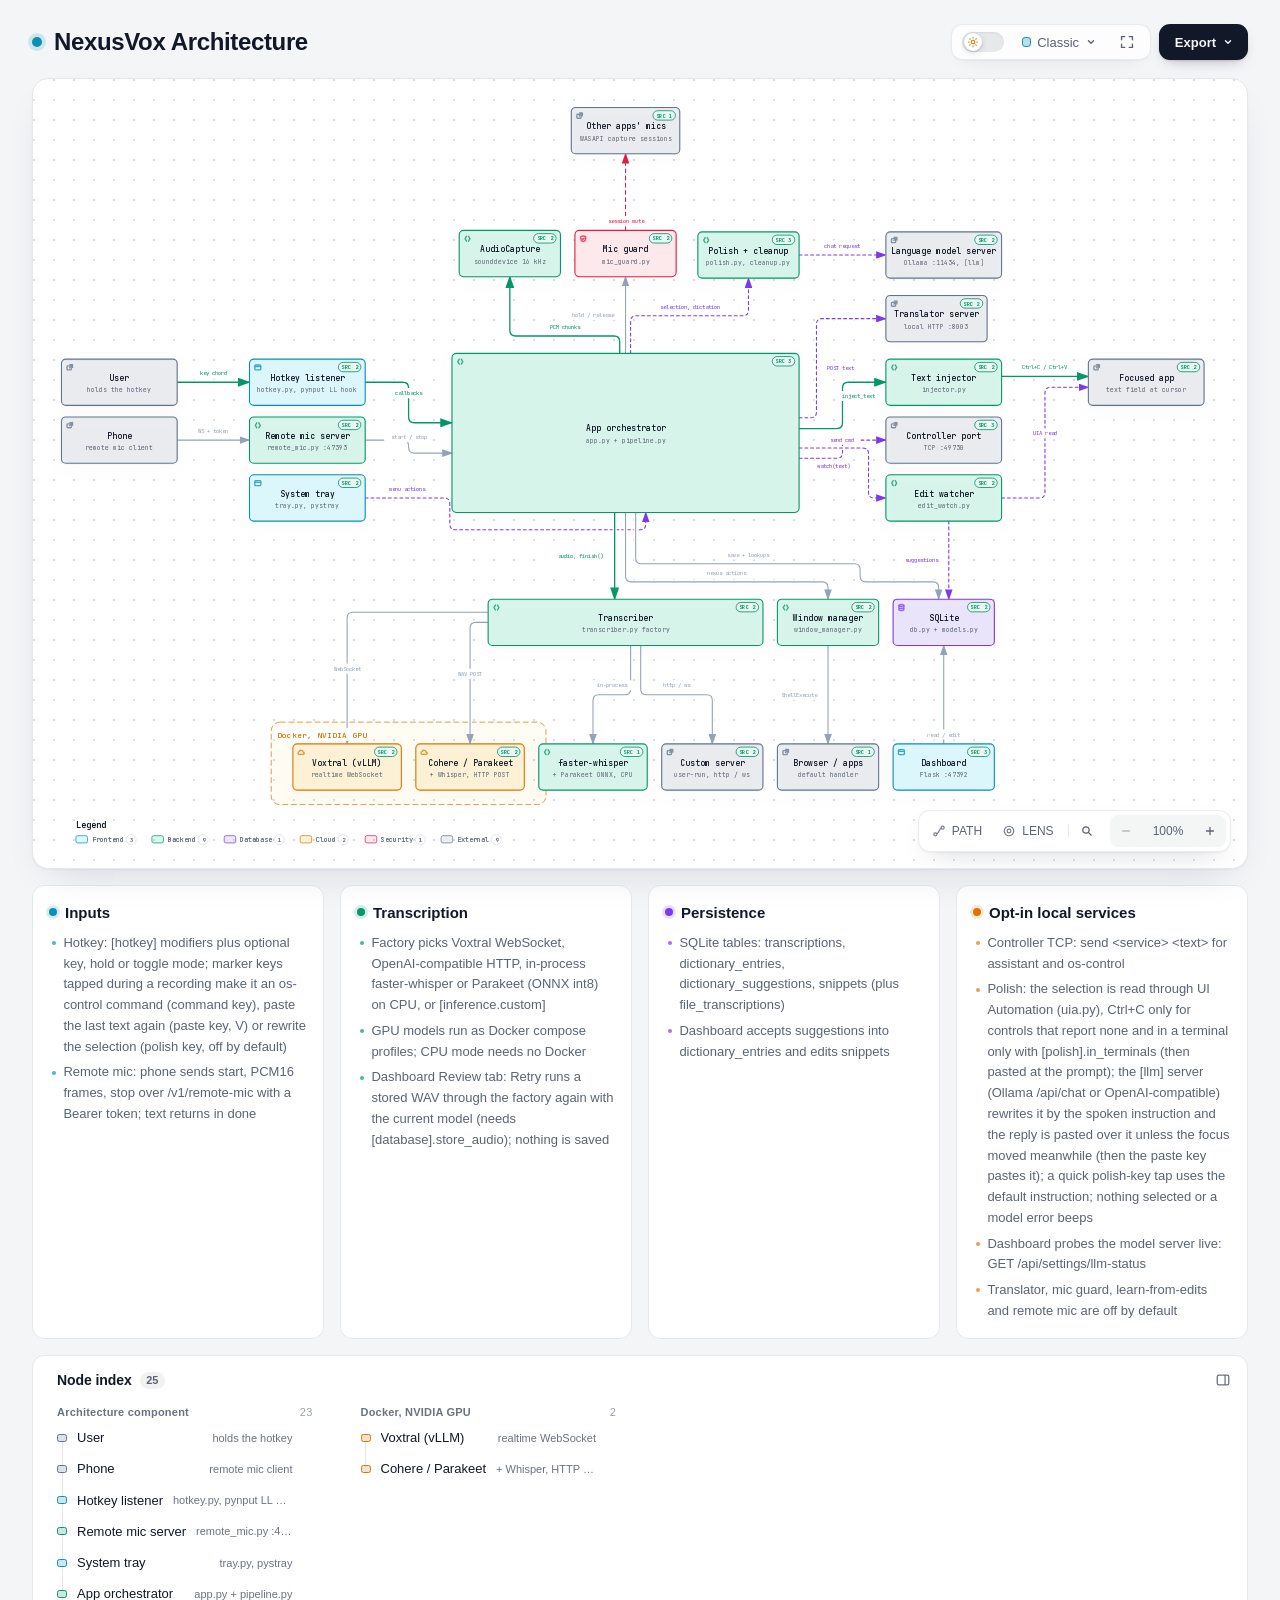
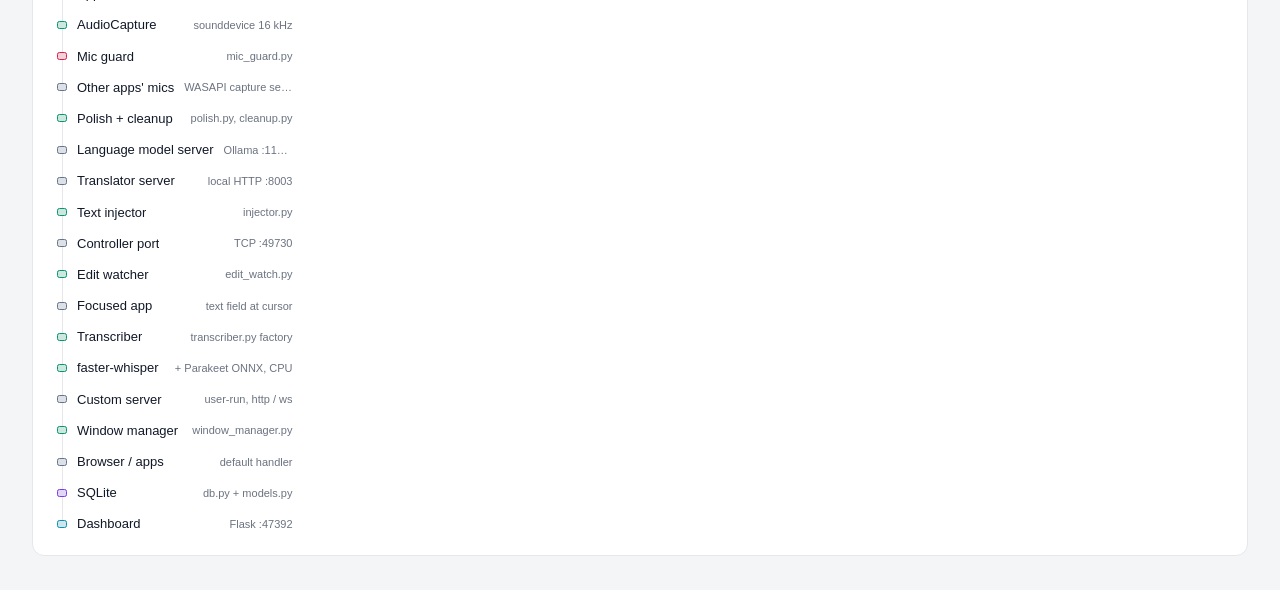
==== commit a9fea9ad: "Run Parakeet TDT 0.6B v3 in-process on CPU through ONNX Closes #66  Parakeet was GPU-only: without a" ====
--- a/docs/architecture.html
+++ b/docs/architecture.html
@@ -4982,7 +4982,7 @@
       </div>
     </div>
 
-    <script id="archify-source-evidence-data" type="application/json">{"schemaVersion":1,"verified":true,"repository":{"url":"https://github.com/vzwrt13/NexusVox","revision":"34e7ccfff809acc39fe5ad061d76b1fefd0db5f2","shortRevision":"34e7ccf","label":"vzwrt13/NexusVox","href":"https://github.com/vzwrt13/NexusVox/tree/34e7ccfff809acc39fe5ad061d76b1fefd0db5f2"},"referenceCount":47,"nodes":{"hotkey":[{"path":"src/nexusvox/hotkey.py","line":176,"endLine":218,"label":"_handle + win32 filter","href":"https://github.com/vzwrt13/NexusVox/blob/34e7ccfff809acc39fe5ad061d76b1fefd0db5f2/src/nexusvox/hotkey.py#L176-L218"},{"path":"src/nexusvox/hotkey.py","line":134,"endLine":168,"label":"marker keys","href":"https://github.com/vzwrt13/NexusVox/blob/34e7ccfff809acc39fe5ad061d76b1fefd0db5f2/src/nexusvox/hotkey.py#L134-L168"}],"remote":[{"path":"src/nexusvox/remote_mic.py","line":33,"endLine":121,"label":"RemoteAudioSource + serve","href":"https://github.com/vzwrt13/NexusVox/blob/34e7ccfff809acc39fe5ad061d76b1fefd0db5f2/src/nexusvox/remote_mic.py#L33-L121"},{"path":"src/nexusvox/config.py","line":431,"endLine":440,"href":"https://github.com/vzwrt13/NexusVox/blob/34e7ccfff809acc39fe5ad061d76b1fefd0db5f2/src/nexusvox/config.py#L431-L440"}],"tray":[{"path":"src/nexusvox/tray.py","line":50,"endLine":128,"href":"https://github.com/vzwrt13/NexusVox/blob/34e7ccfff809acc39fe5ad061d76b1fefd0db5f2/src/nexusvox/tray.py#L50-L128"},{"path":"src/nexusvox/app.py","line":132,"endLine":139,"label":"menu callbacks","href":"https://github.com/vzwrt13/NexusVox/blob/34e7ccfff809acc39fe5ad061d76b1fefd0db5f2/src/nexusvox/app.py#L132-L139"}],"app":[{"path":"src/nexusvox/app.py","line":83,"endLine":162,"label":"wiring","href":"https://github.com/vzwrt13/NexusVox/blob/34e7ccfff809acc39fe5ad061d76b1fefd0db5f2/src/nexusvox/app.py#L83-L162"},{"path":"src/nexusvox/app.py","line":354,"endLine":600,"label":"transcription cycle, paste last, polish","href":"https://github.com/vzwrt13/NexusVox/blob/34e7ccfff809acc39fe5ad061d76b1fefd0db5f2/src/nexusvox/app.py#L354-L600"},{"path":"src/nexusvox/pipeline.py","line":60,"endLine":109,"label":"process_text","href":"https://github.com/vzwrt13/NexusVox/blob/34e7ccfff809acc39fe5ad061d76b1fefd0db5f2/src/nexusvox/pipeline.py#L60-L109"}],"audio":[{"path":"src/nexusvox/audio.py","line":18,"endLine":96,"href":"https://github.com/vzwrt13/NexusVox/blob/34e7ccfff809acc39fe5ad061d76b1fefd0db5f2/src/nexusvox/audio.py#L18-L96"},{"path":"src/nexusvox/app.py","line":391,"endLine":393,"label":"mic or RemoteAudioSource","href":"https://github.com/vzwrt13/NexusVox/blob/34e7ccfff809acc39fe5ad061d76b1fefd0db5f2/src/nexusvox/app.py#L391-L393"}],"micguard":[{"path":"src/nexusvox/mic_guard.py","line":62,"endLine":190,"href":"https://github.com/vzwrt13/NexusVox/blob/34e7ccfff809acc39fe5ad061d76b1fefd0db5f2/src/nexusvox/mic_guard.py#L62-L190"},{"path":"src/nexusvox/app.py","line":164,"endLine":184,"label":"hold / release","href":"https://github.com/vzwrt13/NexusVox/blob/34e7ccfff809acc39fe5ad061d76b1fefd0db5f2/src/nexusvox/app.py#L164-L184"}],"otherapps":[{"path":"src/nexusvox/mic_guard.py","line":293,"endLine":350,"label":"ISimpleAudioVolume","href":"https://github.com/vzwrt13/NexusVox/blob/34e7ccfff809acc39fe5ad061d76b1fefd0db5f2/src/nexusvox/mic_guard.py#L293-L350"}],"polish":[{"path":"src/nexusvox/polish.py","line":53,"endLine":82,"label":"polish, read_selection","href":"https://github.com/vzwrt13/NexusVox/blob/34e7ccfff809acc39fe5ad061d76b1fefd0db5f2/src/nexusvox/polish.py#L53-L82"},{"path":"src/nexusvox/llm.py","line":46,"endLine":73,"label":"complete","href":"https://github.com/vzwrt13/NexusVox/blob/34e7ccfff809acc39fe5ad061d76b1fefd0db5f2/src/nexusvox/llm.py#L46-L73"},{"path":"src/nexusvox/cleanup.py","line":103,"endLine":128,"label":"cleanup","href":"https://github.com/vzwrt13/NexusVox/blob/34e7ccfff809acc39fe5ad061d76b1fefd0db5f2/src/nexusvox/cleanup.py#L103-L128"}],"llmserver":[{"path":"src/nexusvox/llm.py","line":31,"endLine":43,"label":"/api/chat or /chat/completions","href":"https://github.com/vzwrt13/NexusVox/blob/34e7ccfff809acc39fe5ad061d76b1fefd0db5f2/src/nexusvox/llm.py#L31-L43"},{"path":"src/nexusvox/config.py","line":384,"endLine":395,"href":"https://github.com/vzwrt13/NexusVox/blob/34e7ccfff809acc39fe5ad061d76b1fefd0db5f2/src/nexusvox/config.py#L384-L395"}],"translator":[{"path":"src/nexusvox/translator.py","line":38,"endLine":63,"href":"https://github.com/vzwrt13/NexusVox/blob/34e7ccfff809acc39fe5ad061d76b1fefd0db5f2/src/nexusvox/translator.py#L38-L63"},{"path":"src/nexusvox/config.py","line":359,"endLine":367,"href":"https://github.com/vzwrt13/NexusVox/blob/34e7ccfff809acc39fe5ad061d76b1fefd0db5f2/src/nexusvox/config.py#L359-L367"}],"injector":[{"path":"src/nexusvox/injector.py","line":263,"endLine":309,"label":"inject_text","href":"https://github.com/vzwrt13/NexusVox/blob/34e7ccfff809acc39fe5ad061d76b1fefd0db5f2/src/nexusvox/injector.py#L263-L309"},{"path":"src/nexusvox/injector.py","line":230,"endLine":260,"label":"copy_selection","href":"https://github.com/vzwrt13/NexusVox/blob/34e7ccfff809acc39fe5ad061d76b1fefd0db5f2/src/nexusvox/injector.py#L230-L260"}],"controller":[{"path":"src/nexusvox/assistant.py","line":39,"endLine":62,"href":"https://github.com/vzwrt13/NexusVox/blob/34e7ccfff809acc39fe5ad061d76b1fefd0db5f2/src/nexusvox/assistant.py#L39-L62"},{"path":"src/nexusvox/config.py","line":323,"endLine":352,"label":"assistant + os_control","href":"https://github.com/vzwrt13/NexusVox/blob/34e7ccfff809acc39fe5ad061d76b1fefd0db5f2/src/nexusvox/config.py#L323-L352"},{"path":"src/nexusvox/app.py","line":207,"endLine":234,"label":"os-control send","href":"https://github.com/vzwrt13/NexusVox/blob/34e7ccfff809acc39fe5ad061d76b1fefd0db5f2/src/nexusvox/app.py#L207-L234"}],"watcher":[{"path":"src/nexusvox/edit_watch.py","line":207,"endLine":303,"href":"https://github.com/vzwrt13/NexusVox/blob/34e7ccfff809acc39fe5ad061d76b1fefd0db5f2/src/nexusvox/edit_watch.py#L207-L303"},{"path":"src/nexusvox/app.py","line":497,"endLine":498,"label":"watch() gate","href":"https://github.com/vzwrt13/NexusVox/blob/34e7ccfff809acc39fe5ad061d76b1fefd0db5f2/src/nexusvox/app.py#L497-L498"}],"focused":[{"path":"src/nexusvox/injector.py","line":133,"endLine":196,"label":"SendInput / WM_PASTE","href":"https://github.com/vzwrt13/NexusVox/blob/34e7ccfff809acc39fe5ad061d76b1fefd0db5f2/src/nexusvox/injector.py#L133-L196"},{"path":"src/nexusvox/edit_watch.py","line":169,"endLine":200,"label":"UIA read","href":"https://github.com/vzwrt13/NexusVox/blob/34e7ccfff809acc39fe5ad061d76b1fefd0db5f2/src/nexusvox/edit_watch.py#L169-L200"}],"transcriber":[{"path":"src/nexusvox/transcriber.py","line":75,"endLine":96,"label":"BaseTranscriber","href":"https://github.com/vzwrt13/NexusVox/blob/34e7ccfff809acc39fe5ad061d76b1fefd0db5f2/src/nexusvox/transcriber.py#L75-L96"},{"path":"src/nexusvox/transcriber.py","line":311,"endLine":378,"label":"create_transcriber","href":"https://github.com/vzwrt13/NexusVox/blob/34e7ccfff809acc39fe5ad061d76b1fefd0db5f2/src/nexusvox/transcriber.py#L311-L378"}],"voxtral":[{"path":"src/nexusvox/transcriber.py","line":98,"endLine":233,"href":"https://github.com/vzwrt13/NexusVox/blob/34e7ccfff809acc39fe5ad061d76b1fefd0db5f2/src/nexusvox/transcriber.py#L98-L233"},{"path":"docker/docker-compose.yml","line":1,"endLine":16,"href":"https://github.com/vzwrt13/NexusVox/blob/34e7ccfff809acc39fe5ad061d76b1fefd0db5f2/docker/docker-compose.yml#L1-L16"}],"gpuhttp":[{"path":"src/nexusvox/transcriber.py","line":235,"endLine":309,"href":"https://github.com/vzwrt13/NexusVox/blob/34e7ccfff809acc39fe5ad061d76b1fefd0db5f2/src/nexusvox/transcriber.py#L235-L309"},{"path":"docker/docker-compose.yml","line":28,"endLine":92,"href":"https://github.com/vzwrt13/NexusVox/blob/34e7ccfff809acc39fe5ad061d76b1fefd0db5f2/docker/docker-compose.yml#L28-L92"}],"localwhisper":[{"path":"src/nexusvox/transcribers/local_whisper.py","line":23,"endLine":122,"href":"https://github.com/vzwrt13/NexusVox/blob/34e7ccfff809acc39fe5ad061d76b1fefd0db5f2/src/nexusvox/transcribers/local_whisper.py#L23-L122"}],"custom":[{"path":"src/nexusvox/transcriber.py","line":361,"endLine":378,"href":"https://github.com/vzwrt13/NexusVox/blob/34e7ccfff809acc39fe5ad061d76b1fefd0db5f2/src/nexusvox/transcriber.py#L361-L378"},{"path":"src/nexusvox/config.py","line":265,"endLine":274,"href":"https://github.com/vzwrt13/NexusVox/blob/34e7ccfff809acc39fe5ad061d76b1fefd0db5f2/src/nexusvox/config.py#L265-L274"}],"winmgr":[{"path":"src/nexusvox/window_manager.py","line":177,"endLine":333,"href":"https://github.com/vzwrt13/NexusVox/blob/34e7ccfff809acc39fe5ad061d76b1fefd0db5f2/src/nexusvox/window_manager.py#L177-L333"},{"path":"src/nexusvox/os_commands.py","line":76,"endLine":107,"href":"https://github.com/vzwrt13/NexusVox/blob/34e7ccfff809acc39fe5ad061d76b1fefd0db5f2/src/nexusvox/os_commands.py#L76-L107"}],"browser":[{"path":"src/nexusvox/window_manager.py","line":238,"endLine":261,"label":"Popen / os.startfile","href":"https://github.com/vzwrt13/NexusVox/blob/34e7ccfff809acc39fe5ad061d76b1fefd0db5f2/src/nexusvox/window_manager.py#L238-L261"}],"sqlite":[{"path":"src/nexusvox/db.py","line":27,"endLine":94,"href":"https://github.com/vzwrt13/NexusVox/blob/34e7ccfff809acc39fe5ad061d76b1fefd0db5f2/src/nexusvox/db.py#L27-L94"},{"path":"src/nexusvox/models.py","line":30,"endLine":104,"label":"tables","href":"https://github.com/vzwrt13/NexusVox/blob/34e7ccfff809acc39fe5ad061d76b1fefd0db5f2/src/nexusvox/models.py#L30-L104"}],"dashboard":[{"path":"src/nexusvox/dashboard/__init__.py","line":386,"endLine":426,"href":"https://github.com/vzwrt13/NexusVox/blob/34e7ccfff809acc39fe5ad061d76b1fefd0db5f2/src/nexusvox/dashboard/__init__.py#L386-L426"},{"path":"src/nexusvox/dashboard/api.py","line":404,"endLine":417,"label":"retry_transcription","href":"https://github.com/vzwrt13/NexusVox/blob/34e7ccfff809acc39fe5ad061d76b1fefd0db5f2/src/nexusvox/dashboard/api.py#L404-L417"},{"path":"src/nexusvox/dashboard/api.py","line":246,"endLine":252,"label":"llm-status probe","href":"https://github.com/vzwrt13/NexusVox/blob/34e7ccfff809acc39fe5ad061d76b1fefd0db5f2/src/nexusvox/dashboard/api.py#L246-L252"}]}}</script>
+    <script id="archify-source-evidence-data" type="application/json">{"schemaVersion":1,"verified":true,"repository":{"url":"https://github.com/vzwrt13/NexusVox","revision":"84a624a077eafcb392544d4f5d5145e5276a7475","shortRevision":"84a624a","label":"vzwrt13/NexusVox","href":"https://github.com/vzwrt13/NexusVox/tree/84a624a077eafcb392544d4f5d5145e5276a7475"},"referenceCount":47,"nodes":{"hotkey":[{"path":"src/nexusvox/hotkey.py","line":176,"endLine":218,"label":"_handle + win32 filter","href":"https://github.com/vzwrt13/NexusVox/blob/84a624a077eafcb392544d4f5d5145e5276a7475/src/nexusvox/hotkey.py#L176-L218"},{"path":"src/nexusvox/hotkey.py","line":134,"endLine":168,"label":"marker keys","href":"https://github.com/vzwrt13/NexusVox/blob/84a624a077eafcb392544d4f5d5145e5276a7475/src/nexusvox/hotkey.py#L134-L168"}],"remote":[{"path":"src/nexusvox/remote_mic.py","line":33,"endLine":121,"label":"RemoteAudioSource + serve","href":"https://github.com/vzwrt13/NexusVox/blob/84a624a077eafcb392544d4f5d5145e5276a7475/src/nexusvox/remote_mic.py#L33-L121"},{"path":"src/nexusvox/config.py","line":441,"endLine":450,"href":"https://github.com/vzwrt13/NexusVox/blob/84a624a077eafcb392544d4f5d5145e5276a7475/src/nexusvox/config.py#L441-L450"}],"tray":[{"path":"src/nexusvox/tray.py","line":50,"endLine":128,"href":"https://github.com/vzwrt13/NexusVox/blob/84a624a077eafcb392544d4f5d5145e5276a7475/src/nexusvox/tray.py#L50-L128"},{"path":"src/nexusvox/app.py","line":133,"endLine":140,"label":"menu callbacks","href":"https://github.com/vzwrt13/NexusVox/blob/84a624a077eafcb392544d4f5d5145e5276a7475/src/nexusvox/app.py#L133-L140"}],"app":[{"path":"src/nexusvox/app.py","line":84,"endLine":163,"label":"wiring","href":"https://github.com/vzwrt13/NexusVox/blob/84a624a077eafcb392544d4f5d5145e5276a7475/src/nexusvox/app.py#L84-L163"},{"path":"src/nexusvox/app.py","line":355,"endLine":605,"label":"transcription cycle, paste last, polish","href":"https://github.com/vzwrt13/NexusVox/blob/84a624a077eafcb392544d4f5d5145e5276a7475/src/nexusvox/app.py#L355-L605"},{"path":"src/nexusvox/pipeline.py","line":60,"endLine":109,"label":"process_text","href":"https://github.com/vzwrt13/NexusVox/blob/84a624a077eafcb392544d4f5d5145e5276a7475/src/nexusvox/pipeline.py#L60-L109"}],"audio":[{"path":"src/nexusvox/audio.py","line":18,"endLine":96,"href":"https://github.com/vzwrt13/NexusVox/blob/84a624a077eafcb392544d4f5d5145e5276a7475/src/nexusvox/audio.py#L18-L96"},{"path":"src/nexusvox/app.py","line":392,"endLine":394,"label":"mic or RemoteAudioSource","href":"https://github.com/vzwrt13/NexusVox/blob/84a624a077eafcb392544d4f5d5145e5276a7475/src/nexusvox/app.py#L392-L394"}],"micguard":[{"path":"src/nexusvox/mic_guard.py","line":62,"endLine":190,"href":"https://github.com/vzwrt13/NexusVox/blob/84a624a077eafcb392544d4f5d5145e5276a7475/src/nexusvox/mic_guard.py#L62-L190"},{"path":"src/nexusvox/app.py","line":165,"endLine":185,"label":"hold / release","href":"https://github.com/vzwrt13/NexusVox/blob/84a624a077eafcb392544d4f5d5145e5276a7475/src/nexusvox/app.py#L165-L185"}],"otherapps":[{"path":"src/nexusvox/mic_guard.py","line":293,"endLine":350,"label":"ISimpleAudioVolume","href":"https://github.com/vzwrt13/NexusVox/blob/84a624a077eafcb392544d4f5d5145e5276a7475/src/nexusvox/mic_guard.py#L293-L350"}],"polish":[{"path":"src/nexusvox/polish.py","line":42,"endLine":71,"label":"polish, read_selection","href":"https://github.com/vzwrt13/NexusVox/blob/84a624a077eafcb392544d4f5d5145e5276a7475/src/nexusvox/polish.py#L42-L71"},{"path":"src/nexusvox/llm.py","line":51,"endLine":78,"label":"complete","href":"https://github.com/vzwrt13/NexusVox/blob/84a624a077eafcb392544d4f5d5145e5276a7475/src/nexusvox/llm.py#L51-L78"},{"path":"src/nexusvox/cleanup.py","line":117,"endLine":145,"label":"cleanup","href":"https://github.com/vzwrt13/NexusVox/blob/84a624a077eafcb392544d4f5d5145e5276a7475/src/nexusvox/cleanup.py#L117-L145"}],"llmserver":[{"path":"src/nexusvox/llm.py","line":36,"endLine":48,"label":"/api/chat or /chat/completions","href":"https://github.com/vzwrt13/NexusVox/blob/84a624a077eafcb392544d4f5d5145e5276a7475/src/nexusvox/llm.py#L36-L48"},{"path":"src/nexusvox/config.py","line":384,"endLine":395,"href":"https://github.com/vzwrt13/NexusVox/blob/84a624a077eafcb392544d4f5d5145e5276a7475/src/nexusvox/config.py#L384-L395"}],"translator":[{"path":"src/nexusvox/translator.py","line":38,"endLine":63,"href":"https://github.com/vzwrt13/NexusVox/blob/84a624a077eafcb392544d4f5d5145e5276a7475/src/nexusvox/translator.py#L38-L63"},{"path":"src/nexusvox/config.py","line":359,"endLine":367,"href":"https://github.com/vzwrt13/NexusVox/blob/84a624a077eafcb392544d4f5d5145e5276a7475/src/nexusvox/config.py#L359-L367"}],"injector":[{"path":"src/nexusvox/injector.py","line":263,"endLine":309,"label":"inject_text","href":"https://github.com/vzwrt13/NexusVox/blob/84a624a077eafcb392544d4f5d5145e5276a7475/src/nexusvox/injector.py#L263-L309"},{"path":"src/nexusvox/injector.py","line":230,"endLine":260,"label":"copy_selection","href":"https://github.com/vzwrt13/NexusVox/blob/84a624a077eafcb392544d4f5d5145e5276a7475/src/nexusvox/injector.py#L230-L260"}],"controller":[{"path":"src/nexusvox/assistant.py","line":39,"endLine":62,"href":"https://github.com/vzwrt13/NexusVox/blob/84a624a077eafcb392544d4f5d5145e5276a7475/src/nexusvox/assistant.py#L39-L62"},{"path":"src/nexusvox/config.py","line":323,"endLine":352,"label":"assistant + os_control","href":"https://github.com/vzwrt13/NexusVox/blob/84a624a077eafcb392544d4f5d5145e5276a7475/src/nexusvox/config.py#L323-L352"},{"path":"src/nexusvox/app.py","line":208,"endLine":235,"label":"os-control send","href":"https://github.com/vzwrt13/NexusVox/blob/84a624a077eafcb392544d4f5d5145e5276a7475/src/nexusvox/app.py#L208-L235"}],"watcher":[{"path":"src/nexusvox/edit_watch.py","line":207,"endLine":303,"href":"https://github.com/vzwrt13/NexusVox/blob/84a624a077eafcb392544d4f5d5145e5276a7475/src/nexusvox/edit_watch.py#L207-L303"},{"path":"src/nexusvox/app.py","line":498,"endLine":499,"label":"watch() gate","href":"https://github.com/vzwrt13/NexusVox/blob/84a624a077eafcb392544d4f5d5145e5276a7475/src/nexusvox/app.py#L498-L499"}],"focused":[{"path":"src/nexusvox/injector.py","line":133,"endLine":196,"label":"SendInput / WM_PASTE","href":"https://github.com/vzwrt13/NexusVox/blob/84a624a077eafcb392544d4f5d5145e5276a7475/src/nexusvox/injector.py#L133-L196"},{"path":"src/nexusvox/edit_watch.py","line":169,"endLine":200,"label":"UIA read","href":"https://github.com/vzwrt13/NexusVox/blob/84a624a077eafcb392544d4f5d5145e5276a7475/src/nexusvox/edit_watch.py#L169-L200"}],"transcriber":[{"path":"src/nexusvox/transcriber.py","line":75,"endLine":96,"label":"BaseTranscriber","href":"https://github.com/vzwrt13/NexusVox/blob/84a624a077eafcb392544d4f5d5145e5276a7475/src/nexusvox/transcriber.py#L75-L96"},{"path":"src/nexusvox/transcriber.py","line":311,"endLine":378,"label":"create_transcriber","href":"https://github.com/vzwrt13/NexusVox/blob/84a624a077eafcb392544d4f5d5145e5276a7475/src/nexusvox/transcriber.py#L311-L378"}],"voxtral":[{"path":"src/nexusvox/transcriber.py","line":98,"endLine":233,"href":"https://github.com/vzwrt13/NexusVox/blob/84a624a077eafcb392544d4f5d5145e5276a7475/src/nexusvox/transcriber.py#L98-L233"},{"path":"docker/docker-compose.yml","line":1,"endLine":16,"href":"https://github.com/vzwrt13/NexusVox/blob/84a624a077eafcb392544d4f5d5145e5276a7475/docker/docker-compose.yml#L1-L16"}],"gpuhttp":[{"path":"src/nexusvox/transcriber.py","line":235,"endLine":309,"href":"https://github.com/vzwrt13/NexusVox/blob/84a624a077eafcb392544d4f5d5145e5276a7475/src/nexusvox/transcriber.py#L235-L309"},{"path":"docker/docker-compose.yml","line":28,"endLine":92,"href":"https://github.com/vzwrt13/NexusVox/blob/84a624a077eafcb392544d4f5d5145e5276a7475/docker/docker-compose.yml#L28-L92"}],"localwhisper":[{"path":"src/nexusvox/transcribers/local_whisper.py","line":23,"endLine":122,"href":"https://github.com/vzwrt13/NexusVox/blob/84a624a077eafcb392544d4f5d5145e5276a7475/src/nexusvox/transcribers/local_whisper.py#L23-L122"}],"custom":[{"path":"src/nexusvox/transcriber.py","line":361,"endLine":378,"href":"https://github.com/vzwrt13/NexusVox/blob/84a624a077eafcb392544d4f5d5145e5276a7475/src/nexusvox/transcriber.py#L361-L378"},{"path":"src/nexusvox/config.py","line":265,"endLine":274,"href":"https://github.com/vzwrt13/NexusVox/blob/84a624a077eafcb392544d4f5d5145e5276a7475/src/nexusvox/config.py#L265-L274"}],"winmgr":[{"path":"src/nexusvox/window_manager.py","line":177,"endLine":333,"href":"https://github.com/vzwrt13/NexusVox/blob/84a624a077eafcb392544d4f5d5145e5276a7475/src/nexusvox/window_manager.py#L177-L333"},{"path":"src/nexusvox/os_commands.py","line":76,"endLine":107,"href":"https://github.com/vzwrt13/NexusVox/blob/84a624a077eafcb392544d4f5d5145e5276a7475/src/nexusvox/os_commands.py#L76-L107"}],"browser":[{"path":"src/nexusvox/window_manager.py","line":238,"endLine":261,"label":"Popen / os.startfile","href":"https://github.com/vzwrt13/NexusVox/blob/84a624a077eafcb392544d4f5d5145e5276a7475/src/nexusvox/window_manager.py#L238-L261"}],"sqlite":[{"path":"src/nexusvox/db.py","line":29,"endLine":96,"href":"https://github.com/vzwrt13/NexusVox/blob/84a624a077eafcb392544d4f5d5145e5276a7475/src/nexusvox/db.py#L29-L96"},{"path":"src/nexusvox/models.py","line":30,"endLine":116,"label":"tables","href":"https://github.com/vzwrt13/NexusVox/blob/84a624a077eafcb392544d4f5d5145e5276a7475/src/nexusvox/models.py#L30-L116"}],"dashboard":[{"path":"src/nexusvox/dashboard/__init__.py","line":402,"endLine":442,"href":"https://github.com/vzwrt13/NexusVox/blob/84a624a077eafcb392544d4f5d5145e5276a7475/src/nexusvox/dashboard/__init__.py#L402-L442"},{"path":"src/nexusvox/dashboard/api.py","line":407,"endLine":420,"label":"retry_transcription","href":"https://github.com/vzwrt13/NexusVox/blob/84a624a077eafcb392544d4f5d5145e5276a7475/src/nexusvox/dashboard/api.py#L407-L420"},{"path":"src/nexusvox/dashboard/api.py","line":249,"endLine":255,"label":"llm-status probe","href":"https://github.com/vzwrt13/NexusVox/blob/84a624a077eafcb392544d4f5d5145e5276a7475/src/nexusvox/dashboard/api.py#L249-L255"}]}}</script>
     <script id="archify-i18n-data" type="application/json">{"locale":"en","messages":{"viewer.kind.frontend":"Frontend","viewer.kind.backend":"Backend","viewer.kind.database":"Database","viewer.kind.cloud":"Cloud","viewer.kind.security":"Security","viewer.kind.messagebus":"Message bus","viewer.kind.external":"External","viewer.kind.neutral":"Neutral","viewer.kind.node":"Node","viewer.kind.start":"Start","viewer.kind.active":"Active","viewer.kind.waiting":"Waiting","viewer.kind.decision":"Decision","viewer.kind.success":"Success","viewer.kind.failure":"Failure","viewer.toolbar.actions":"Diagram actions","viewer.theme.toggle.title":"Toggle theme (T)","viewer.theme.toggle":"Toggle color theme","viewer.theme.dark":"Dark","viewer.theme.light":"Light","viewer.preset.choose.title":"Choose visual style (S cycles)","viewer.preset.choose":"Choose visual style","viewer.preset.style":"Style","viewer.preset.menu":"Visual style","viewer.preset.identity":"Visual identity","viewer.preset.cycles":"to cycle","viewer.preset.classic":"Classic","viewer.preset.classic.short":"Classic","viewer.preset.classic.hint":"Stable technical default","viewer.preset.flow":"Signal Flow","viewer.preset.flow.short":"Flow","viewer.preset.flow.hint":"Motion-forward presentation","viewer.preset.blueprint":"Blueprint","viewer.preset.blueprint.hint":"Engineering review","viewer.preset.editorial":"Editorial","viewer.preset.editorial.hint":"Publication and launch notes","viewer.preset.badge.signalFlow":"SIGNAL FLOW","viewer.preset.badge.blueprint":"BLUEPRINT / REV 01","viewer.preset.badge.editorial":"EDITORIAL / FIELD NOTE","viewer.preset.badge.editorialPlate":"ARCHIFY / PLATE 04","viewer.preset.current":"Visual style: {style}. Choose visual style","viewer.motion.live":"Live","viewer.motion.still":"Still","viewer.motion.pause":"Pause motion","viewer.motion.resume":"Resume motion","viewer.motion.reduced":"Motion paused by reduced-motion preference","viewer.motion.hidden":"Motion paused while this page is hidden","viewer.motion.yielding":"Pause motion; currently yielding to {owner}","viewer.motion.yielding.title":"Live preview enabled · yielding to {owner}","viewer.owner.route":"Route Probe","viewer.owner.lens":"Semantic Lens","viewer.owner.relationship":"Relationship Preview","viewer.owner.intent":"Intent Trace","viewer.owner.focus":"semantic focus","viewer.owner.legend":"legend preview","viewer.owner.reader":"reader interaction","viewer.present.enter":"Enter presentation stage","viewer.present.enter.title":"Presentation stage (F)","viewer.present.exit":"Exit presentation stage","viewer.present.exit.title":"Exit presentation stage (F or Escape)","viewer.present.present":"Present","viewer.present.exit.label":"Exit","viewer.export.button":"Export","viewer.export.button.title":"Export diagram (E)","viewer.export.diagram":"Export diagram","viewer.export.menu":"Export","viewer.export.subtitle":"Portable, clean outputs","viewer.export.share":"Share","viewer.export.shareCard":"Share Card","viewer.export.routeShareCard":"Route Share Card","viewer.export.reachShareCard":"Reach Share Card","viewer.export.copyDiagram":"Copy diagram","viewer.export.clipboardPng":"PNG to clipboard","viewer.export.raster":"Raster images","viewer.export.image":"Image","viewer.export.lossless":"Lossless image","viewer.export.compact":"Compact image","viewer.export.modern":"Modern image","viewer.export.vectorMotion":"Vector and motion","viewer.export.vectorMotion.heading":"Vector \u0026 motion","viewer.export.editable":"Editable vector","viewer.export.svg.auto":"SVG · Auto","viewer.export.svg.auto.hint":"Matches host theme","viewer.export.svg.light":"SVG · Light","viewer.export.svg.light.hint":"Always light","viewer.export.svg.dark":"SVG · Dark","viewer.export.svg.dark.hint":"Always dark","viewer.export.motion6s":"6s motion","viewer.export.unsupported":"Not supported by this browser","viewer.export.clipboardUnsupported":"Clipboard image write not supported by this browser","viewer.export.clipboardUnsupported.short":"Clipboard image write not supported in this browser.","viewer.export.motionUnavailable":"Motion capture unavailable in this browser","viewer.export.webmUnavailable":"WebM unavailable in this browser","viewer.export.failed":"Export failed: {message}","viewer.export.unknownVariant":"Unknown Share Card variant: {variant}","viewer.export.routeRequired":"Trace a route before exporting a Route Share Card","viewer.export.reachRequired":"Trace authored reach before exporting a Reach Share Card","viewer.export.unknown":"unknown","viewer.export.routeFailed":"Route Share Card export failed: {message}","viewer.export.reachFailed":"Reach Share Card export failed: {message}","viewer.export.copyFailed":"Copy failed: {message}","viewer.export.copiedPng":"Copied PNG to clipboard","viewer.export.downloadedRoute":"Downloaded Route Share Card","viewer.export.downloadedReach":"Downloaded Reach Share Card","viewer.export.downloadedWebm":"Downloaded WebM","viewer.export.recording":"Recording 6 seconds of motion…","viewer.export.card.routeSummary.one":"Path: {source} → {target} · {count} step","viewer.export.card.routeSummary.other":"Path: {source} → {target} · {count} steps","viewer.export.card.reachSummary":"Authored {direction} from {origin} · {nodes} · {links} · max {hops}","viewer.export.card.node.one":"{count} node","viewer.export.card.node.other":"{count} nodes","viewer.export.card.link.one":"{count} link","viewer.export.card.link.other":"{count} links","viewer.export.card.hop.one":"{count} hop","viewer.export.card.hop.other":"{count} hops","viewer.export.card.routeBadge":"ARCHIFY · ROUTE · {hops}","viewer.export.card.reachBadge":"ARCHIFY · {direction} REACH","viewer.export.direction.upstream":"Upstream","viewer.export.direction.downstream":"Downstream","viewer.export.error.canvasUnavailable":"Canvas unavailable for {label}","viewer.export.error.contextUnavailable":"2D canvas context unavailable for {label}","viewer.export.error.toBlobUnavailable":"canvas.toBlob unavailable for {label}","viewer.export.error.toBlobNull":"canvas.toBlob returned no data for {label}","viewer.export.error.variantsCombined":"Share Card variants cannot be combined","viewer.export.error.viewerState":"Share Card export could not remove temporary viewer state","viewer.export.error.routeState":"Route Card export could not preserve the resolved route safely","viewer.export.error.reachState":"Reach Card export could not preserve authored reach safely","viewer.export.error.webmRequirements":"WebM motion export requires a trace animation and browser MediaRecorder support","viewer.export.error.mediaRecorder":"MediaRecorder failed","viewer.export.error.emptyWebm":"MediaRecorder produced an empty WebM","viewer.export.error.webmBackground":"SVG background could not be loaded for WebM export","viewer.guide.title":"Explore this system","viewer.focus.selectedNodes":"{count} selected nodes","viewer.guide.eyebrow":"Diagram guide","viewer.guide.close":"Close diagram guide","viewer.guide.inspecting":"Inspecting compiled semantics","viewer.guide.actions":"Diagram exploration actions","viewer.guide.find":"Find any node","viewer.guide.find.hint":"Search labels, responsibilities, kinds, and stable IDs.","viewer.guide.route":"Trace a route","viewer.guide.route.aria":"Trace a directed route","viewer.guide.route.hint":"Ask how two semantic nodes connect in authored direction.","viewer.guide.map":"See the whole system","viewer.guide.map.hint":"Open Semantic Radar with a live viewport and stable nodes.","viewer.guide.lens":"Compare semantic kinds","viewer.guide.lens.hint":"Count roles, reveal their traffic, and compare direct authored links.","viewer.guide.present":"Enter Presentation Stage","viewer.guide.present.hint":"Give the live diagram the viewport without changing export.","viewer.guide.shortcuts":"Additional keyboard shortcuts","viewer.guide.shortcut.export":"Export","viewer.guide.shortcut.theme":"Theme","viewer.guide.shortcut.style":"Style","viewer.guide.shortcut.reset":"Reset","viewer.guide.shortcut.zoomIn":"Zoom in","viewer.guide.shortcut.zoomOut":"Zoom out","viewer.guide.shortcut.close":"Close","viewer.guide.facts":"{nodes} · {relationships}","viewer.guide.fact.node.one":"{count} semantic node","viewer.guide.fact.node.other":"{count} semantic nodes","viewer.guide.fact.relationship.one":"{count} relationship","viewer.guide.fact.relationship.other":"{count} relationships","viewer.guide.open":"Open diagram guide","viewer.finder.title":"Find a node","viewer.finder.close":"Close node finder","viewer.finder.placeholder":"Search labels or IDs","viewer.finder.search":"Search diagram nodes","viewer.finder.results":"Diagram nodes","viewer.finder.empty":"No matching nodes","viewer.finder.result.focus":"Focus {label}","viewer.finder.result.routeStart":"Choose {label} as route start","viewer.finder.result.routeTarget":"Choose {label} as route destination, {links}","viewer.finder.status.empty":"No matching nodes","viewer.finder.status.count.one":"{count} matching node","viewer.finder.status.count.other":"{count} matching nodes","viewer.finder.noun.nodes":"nodes","viewer.finder.link.one":"{count} link","viewer.finder.link.other":"{count} links","viewer.finder.result.focus.one":"Focus {label}, {count} related connection","viewer.finder.result.focus.other":"Focus {label}, {count} related connections","viewer.finder.status.filtered":"{visible} of {available} {noun}","viewer.finder.status.all":"{available} {noun}","viewer.passport.eyebrow":"Semantic passport","viewer.passport.metadata":"Node metadata","viewer.passport.evidence":"Verified source evidence","viewer.passport.verified":"Verified source","viewer.passport.verificationScope":"Verified against local Git at the pinned revision. Remote access has not been checked.","viewer.passport.reach":"Authored reach","viewer.passport.reach.trace":"Trace authored reachability","viewer.passport.upstream":"Upstream","viewer.passport.downstream":"Downstream","viewer.passport.upstream.trace":"Trace upstream authored reachability","viewer.passport.downstream.trace":"Trace downstream authored reachability","viewer.passport.close":"Close semantic passport","viewer.passport.move":"Move semantic passport. Drag, use arrow keys, or press Home to reset.","viewer.passport.copy":"Copy link","viewer.passport.copy.focus":"Copy link to focused node","viewer.passport.relations":"Relations","viewer.passport.relations.show":"Show connected relationships","viewer.passport.relations.hide":"Hide connected relationships","viewer.passport.relations.list":"Connected relationships","viewer.passport.copyRelation":"Copy relation","viewer.passport.copyNode":"Copy node","viewer.passport.copyPinned":"Copy link to pinned relationship","viewer.passport.copySource":"Copy link to source node","viewer.passport.copy.focused.success":"Focused node link copied","viewer.passport.copy.pinned.success":"Pinned relationship link copied","viewer.passport.copy.focused.failed":"Could not copy focused node link","viewer.passport.copy.pinned.failed":"Could not copy pinned relationship link","viewer.passport.relationship.none":"No connected relationships","viewer.passport.relationship.count.one":"{count} relation","viewer.passport.relationship.count.other":"{count} relations","viewer.passport.relationship.show.one":"Show {count} connected relationship","viewer.passport.relationship.show.other":"Show {count} connected relationships","viewer.passport.relationship.summary":"{out} outgoing · {in} incoming{loops}","viewer.passport.relationship.loops":" · {count} loop","viewer.passport.relationship.explorer":"Direct relationship explorer","viewer.passport.relationship.help":"Use arrow keys to explore relationships. Press Enter or Space to pin details; Escape clears.","viewer.passport.relationship.loopsBack":"loops back","viewer.passport.relationship.connectsTo":"connects to","viewer.passport.relationship.connectsFrom":"connects from","viewer.passport.relationship.pinned":"Pinned relationship · {from} → {to} · {label}","viewer.passport.relationship.inspect":"Inspect relationship {index} of {total}: {from} to {to}, {label}. Press Enter for details.","viewer.passport.relationship.group.out":"Outgoing","viewer.passport.relationship.group.in":"Incoming","viewer.passport.relationship.group.loop":"Self loops","viewer.passport.relationship.row":"{group}: {relationship}, {neighbor}","viewer.passport.relationship.direction.out":"OUT →","viewer.passport.relationship.direction.in":"← IN","viewer.passport.relationship.direction.loop":"LOOP","viewer.passport.sourceCount.one":"{count} verified source reference","viewer.passport.sourceCount.other":"{count} verified source references","viewer.passport.sourceMarker":"SRC","viewer.passport.beacon.one":"{count} verified source; focus this node to inspect","viewer.passport.beacon.other":"{count} verified sources; focus this node to inspect","viewer.passport.repository.open":"Open verified repository revision {revision}","viewer.passport.source.open":"Open verified source {path} at revision {revision}","viewer.passport.source.openLink":"Open ↗","viewer.passport.reach.upstream.one":"Trace {count} upstream authored node","viewer.passport.reach.upstream.other":"Trace {count} upstream authored nodes","viewer.passport.reach.downstream.one":"Trace {count} downstream authored node","viewer.passport.reach.downstream.other":"Trace {count} downstream authored nodes","viewer.passport.reach.noUpstream":"No upstream authored nodes","viewer.passport.reach.noDownstream":"No downstream authored nodes","viewer.passport.reach.status":"{direction} · {nodes} nodes · {links} links · max {hops} hops","viewer.route.eyebrow":"Path","viewer.route.start":"Click where the path starts","viewer.route.start.find":"Find start","viewer.route.start.find.aria":"Find a route start","viewer.route.copy":"Copy link","viewer.route.copy.aria":"Copy link to traced route","viewer.route.clear":"Clear","viewer.route.clear.aria":"Clear route probe","viewer.route.traced":"Path","viewer.route.pickTwo":"Click two nodes on the diagram","viewer.route.pickOne":"Click a node on the diagram","viewer.route.controls":"Route journey controls","viewer.route.previous":"Previous route position","viewer.route.play":"Play route journey","viewer.route.pause":"Pause route journey","viewer.route.replay":"Replay route journey","viewer.route.next":"Next route position","viewer.route.journey":"Journey","viewer.route.pause.label":"Pause","viewer.route.replay.label":"Replay","viewer.route.overview":"Overview","viewer.route.overview.aria":"Show complete route overview","viewer.route.instructions":"Click a start, then an end. Paths follow the arrows.","viewer.route.destination":"Where does the path from {label} end?","viewer.route.destination.find":"Find target","viewer.route.destination.find.aria":"Find a reachable route destination","viewer.route.differentDestination":"Choose a different destination","viewer.route.distinct":"Pick two different nodes.","viewer.route.unreachable":"Cannot reach {label} from here","viewer.route.unreachable.detail":"{target} cannot be reached from {source} along the arrows. Pick a highlighted node.","viewer.route.start.instructions":"Next, pick the end. Only nodes you can reach will light up.","viewer.route.copy.success":"Traced route link copied","viewer.route.copy.failed":"Could not copy traced route link","viewer.route.position":"Route position {index} of {total}: {label}","viewer.route.step":"Step {index} of {total} · {phase} · {label}","viewer.route.motionRequired":"Automatic journey requires Live motion","viewer.route.trigger.clear":"Clear traced route","viewer.route.overview.status":"{nodes} · {hops} · shortest path","viewer.route.overview.node.one":"{count} node","viewer.route.overview.node.other":"{count} nodes","viewer.route.overview.hop.one":"{count} step","viewer.route.overview.hop.other":"{count} steps","viewer.route.phase.playing":"Playing","viewer.route.phase.complete":"Complete","viewer.route.phase.inspecting":"Inspecting","viewer.route.destination.count.one":"{count} reachable node is highlighted. Click it.","viewer.route.destination.count.other":"{count} reachable nodes are highlighted. Click one.","viewer.route.noOutgoing":"No arrows lead out of this node. Clear it and pick another start.","viewer.route.result.title":"{source} to {target}","viewer.route.finder.source.title":"Choose route start","viewer.route.finder.source.placeholder":"Search route sources","viewer.route.finder.source.empty":"No matching route sources","viewer.route.finder.source.results":"Nodes that can start a route","viewer.route.finder.source.noun":"route sources","viewer.route.finder.source.badge":"start","viewer.route.finder.target.title":"Destination from {label}","viewer.route.finder.target.placeholder":"Search reachable destinations","viewer.route.finder.target.empty":"No matching reachable destinations","viewer.route.finder.target.results":"Reachable route destinations","viewer.route.finder.target.noun":"reachable destinations","viewer.route.hop.one":"{count} hop","viewer.route.hop.other":"{count} hops","viewer.lens.eyebrow":"Semantic lens","viewer.lens.title":"Compare system roles","viewer.lens.close":"Close semantic lens","viewer.lens.instruction":"Choose up to two semantic kinds. One reveals its real traffic; two compare only direct authored relationships.","viewer.lens.kinds":"Semantic kinds","viewer.lens.choose":"Choose a kind to inspect its nodes and touching relationships.","viewer.lens.copy":"Copy link to semantic lens","viewer.lens.clear":"Clear semantic lens","viewer.lens.open":"Open semantic lens","viewer.lens.openActive":"Open active semantic lens","viewer.lens.legend":"Semantic legend","viewer.lens.legend.inspect.one":"Inspect {label}, {count} node","viewer.lens.legend.inspect.other":"Inspect {label}, {count} nodes","viewer.lens.kind.count.one":"{label}, {count} node","viewer.lens.kind.count.other":"{label}, {count} nodes","viewer.lens.compare.one":"{first} → {second}: {forward} · {second} → {first}: {reverse} · {count} direct relationship","viewer.lens.compare.other":"{first} → {second}: {forward} · {second} → {first}: {reverse} · {count} direct relationships","viewer.lens.single":"{nodes} · {relationships} · connected peers remain visible","viewer.lens.node.one":"{count} {label} node","viewer.lens.node.other":"{count} {label} nodes","viewer.lens.relationship.one":"{count} touching relationship","viewer.lens.relationship.other":"{count} touching relationships","viewer.radar.title":"Semantic radar","viewer.radar.building":"Building overview","viewer.radar.openFull":"Open full semantic radar","viewer.radar.open":"Open radar","viewer.radar.close":"Close semantic radar","viewer.radar.surface":"Diagram overview. Click a node to focus it, or use arrow keys to pan.","viewer.radar.click":"Click node","viewer.radar.drag":"Drag to pan","viewer.radar.space":"Semantic radar needs more MAP space.","viewer.radar.nodes":"Semantic diagram radar nodes","viewer.radar.focus":"Focus {label} from Semantic Radar","viewer.radar.status":"{count} nodes · {viewport}","viewer.radar.fullMap":"{count} nodes · full map","viewer.radar.compacted":"Radar compacted to avoid covering the Semantic Passport or MAP controls.","viewer.radar.cancelWaiting":"Cancel semantic radar waiting for more MAP space","viewer.radar.needsSpace":"Semantic radar needs more visible MAP space","viewer.radar.viewport.full":"full map","viewer.radar.viewport.width":"{percent}% width","viewer.radar.viewport.scale":"{percent}% viewport","viewer.nav.controls":"Diagram view controls","viewer.nav.route":"Trace a directed route","viewer.nav.route.title":"Trace route (R)","viewer.nav.route.short":"PATH","viewer.nav.radar":"Open semantic radar","viewer.nav.radar.title":"Semantic radar (M)","viewer.nav.radar.short":"MAP","viewer.nav.lens":"Open semantic lens","viewer.nav.lens.title":"Semantic lens (L)","viewer.nav.lens.short":"LENS","viewer.nav.find":"Find a node","viewer.nav.find.title":"Find a node (/)","viewer.outline.title":"Node index","viewer.rail.show":"Notes \u0026 index","viewer.rail.controls":"Side panel","viewer.rail.collapse":"Collapse side panel","viewer.rail.bottom":"Move panel below the diagram","viewer.rail.right":"Move panel beside the diagram","viewer.nav.guide":"Open diagram guide","viewer.nav.guide.title":"Diagram guide (?)","viewer.nav.zoomOut":"Zoom out","viewer.nav.zoomOut.title":"Zoom out (-)","viewer.nav.reset":"Reset diagram view","viewer.nav.reset.title":"Reset view (0)","viewer.nav.read":"READ","viewer.nav.zoomIn":"Zoom in","viewer.nav.zoomIn.title":"Zoom in (+)","viewer.nav.camera":"{hint}. Reset diagram view","viewer.nav.camera.title":"{semantic}{hint} · reset view (0)","viewer.nav.camera.semantic":"Semantic camera active · ","viewer.nav.level.map":"MAP","viewer.nav.level.read":"READ","viewer.nav.level.full":"FULL","viewer.nav.level.auto":"AUTO","viewer.nav.detail.map":"Zoom in to reveal relationship labels and node context","viewer.nav.detail.read":"Zoom in again to reveal tags and annotations","viewer.nav.detail.full":"Full diagram detail","viewer.intent.summary":"{label}. {out} outgoing, {in} incoming{loops}. {total} connections. Press Enter for details.","viewer.intent.loops":", {count} self loop","viewer.common.copied":"Copied","viewer.common.copyFailed":"Copy failed","viewer.common.copyLink":"Copy link","viewer.common.clear":"Clear","viewer.common.close":"Close"}}</script>
     <!-- Main Diagram -->
     <div class="diagram-container" data-detail-level="read"
@@ -5229,8 +5229,8 @@
         <text data-detail="context" x="800" y="66" class="t-muted" font-size="9" text-anchor="middle">WASAPI capture sessions</text>
         </g>
 
-        <g id="node-polish" data-node-id="polish" data-node-label="Polish + cleanup" tabindex="0" role="button" aria-label="Focus Polish + cleanup, polish.py, cleanup.py, Architecture component" aria-pressed="false" data-node-kind="backend" data-node-sublabel="polish.py, cleanup.py" data-node-context="Architecture component">
-          <title>Polish + cleanup · polish.py, cleanup.py · Architecture component</title>
+        <g id="node-polish" data-node-id="polish" data-node-label="Polish + cleanup" tabindex="0" role="button" aria-label="Focus Polish + cleanup, polish.py, cleanup.py, Architecture component" aria-pressed="false" data-node-kind="backend" data-node-sublabel="polish.py, cleanup.py" data-node-tag="presets from SQLite" data-node-context="Architecture component">
+          <title>Polish + cleanup · polish.py, cleanup.py · Architecture component · presets from SQLite</title>
           <rect x="900" y="192" width="140" height="64" rx="6" class="c-mask"/>
           <rect x="900" y="192" width="140" height="64" rx="6" class="c-backend" stroke-width="1.5"/>
           <g aria-hidden="true" data-semantic-sigil="backend" class="semantic-sigil s-backend" transform="translate(906 198) scale(0.6875)">
@@ -5238,6 +5238,7 @@
           </g>
           <text data-node-label="" data-detail-anchor="" x="970" y="222" class="t-primary" font-size="11" font-weight="600" text-anchor="middle">Polish + cleanup</text>
         <text data-detail="context" x="970" y="238" class="t-muted" font-size="9" text-anchor="middle">polish.py, cleanup.py</text>
+        <text data-detail="fine" x="970" y="248" class="t-backend" font-size="7" text-anchor="middle">presets from SQLite</text>
         </g>
 
         <g id="node-llmserver" data-node-id="llmserver" data-node-label="Language model server" tabindex="0" role="button" aria-label="Focus Language model server, Ollama :11434, [llm], Architecture component" aria-pressed="false" data-node-kind="external" data-node-sublabel="Ollama :11434, [llm]" data-node-context="Architecture component">
@@ -5343,15 +5344,15 @@
         <text data-detail="context" x="585" y="946" class="t-muted" font-size="9" text-anchor="middle">+ Whisper, HTTP POST</text>
         </g>
 
-        <g id="node-localwhisper" data-node-id="localwhisper" data-node-label="faster-whisper" tabindex="0" role="button" aria-label="Focus faster-whisper, in-process, CPU, Architecture component" aria-pressed="false" data-node-kind="backend" data-node-sublabel="in-process, CPU" data-node-context="Architecture component">
-          <title>faster-whisper · in-process, CPU · Architecture component</title>
+        <g id="node-localwhisper" data-node-id="localwhisper" data-node-label="faster-whisper" tabindex="0" role="button" aria-label="Focus faster-whisper, + Parakeet ONNX, CPU, Architecture component" aria-pressed="false" data-node-kind="backend" data-node-sublabel="+ Parakeet ONNX, CPU" data-node-context="Architecture component">
+          <title>faster-whisper · + Parakeet ONNX, CPU · Architecture component</title>
           <rect x="680" y="900" width="150" height="64" rx="6" class="c-mask"/>
           <rect x="680" y="900" width="150" height="64" rx="6" class="c-backend" stroke-width="1.5"/>
           <g aria-hidden="true" data-semantic-sigil="backend" class="semantic-sigil s-backend" transform="translate(686 906) scale(0.6875)">
             <path d="M6 3 3 8l3 5M10 3l3 5-3 5"/>
           </g>
           <text data-node-label="" data-detail-anchor="" x="755" y="930" class="t-primary" font-size="11" font-weight="600" text-anchor="middle">faster-whisper</text>
-        <text data-detail="context" x="755" y="946" class="t-muted" font-size="9" text-anchor="middle">in-process, CPU</text>
+        <text data-detail="context" x="755" y="946" class="t-muted" font-size="9" text-anchor="middle">+ Parakeet ONNX, CPU</text>
         </g>
 
         <g id="node-custom" data-node-id="custom" data-node-label="Custom server" tabindex="0" role="button" aria-label="Focus Custom server, user-run, http / ws, Architecture component" aria-pressed="false" data-node-kind="external" data-node-sublabel="user-run, http / ws" data-node-context="Architecture component">
@@ -5749,7 +5750,7 @@
           <h3>Transcription</h3>
         </div>
         <ul>
-          <li>Factory picks Voxtral WebSocket, OpenAI-compatible HTTP, in-process faster-whisper on CPU, or [inference.custom]</li>
+          <li>Factory picks Voxtral WebSocket, OpenAI-compatible HTTP, in-process faster-whisper or Parakeet (ONNX int8) on CPU, or [inference.custom]</li>
           <li>GPU models run as Docker compose profiles; CPU mode needs no Docker</li>
           <li>Dashboard Review tab: Retry runs a stored WAV through the factory again with the current model (needs [database].store_audio); nothing is saved</li>
         </ul>
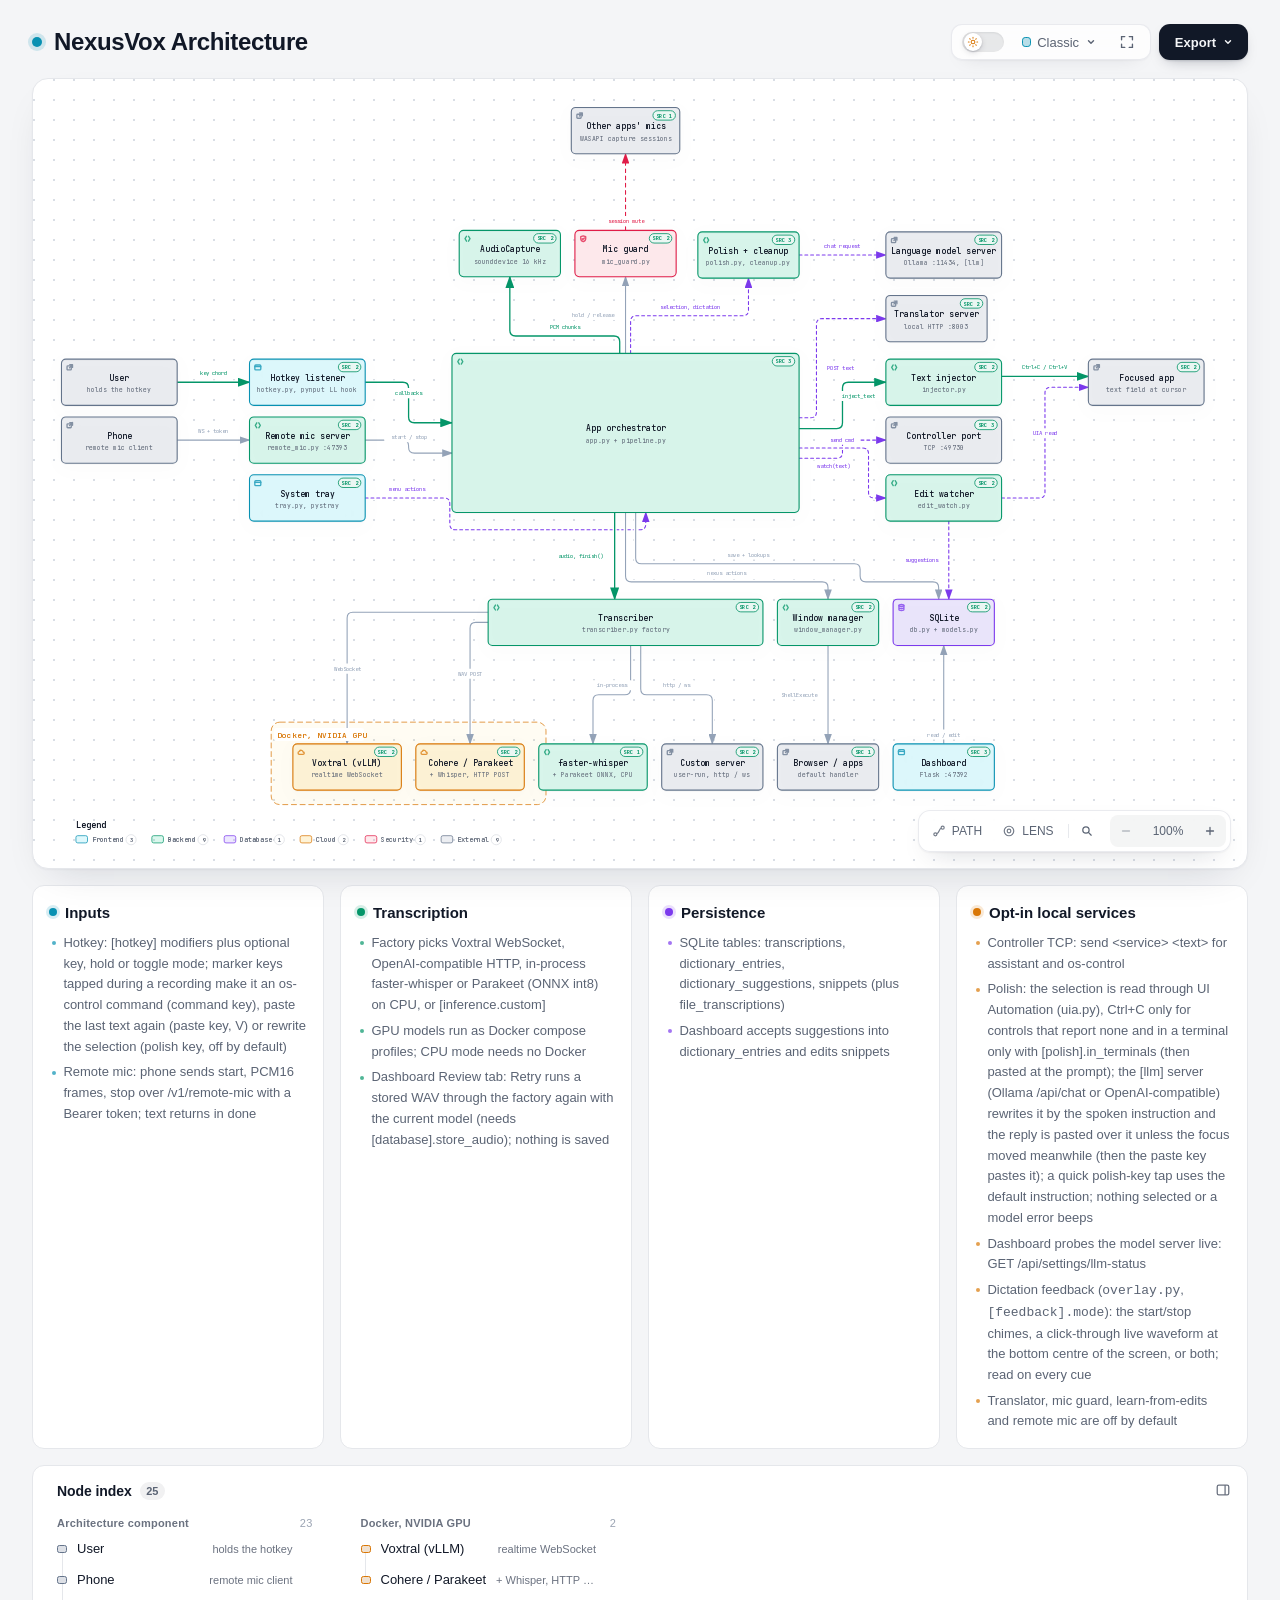
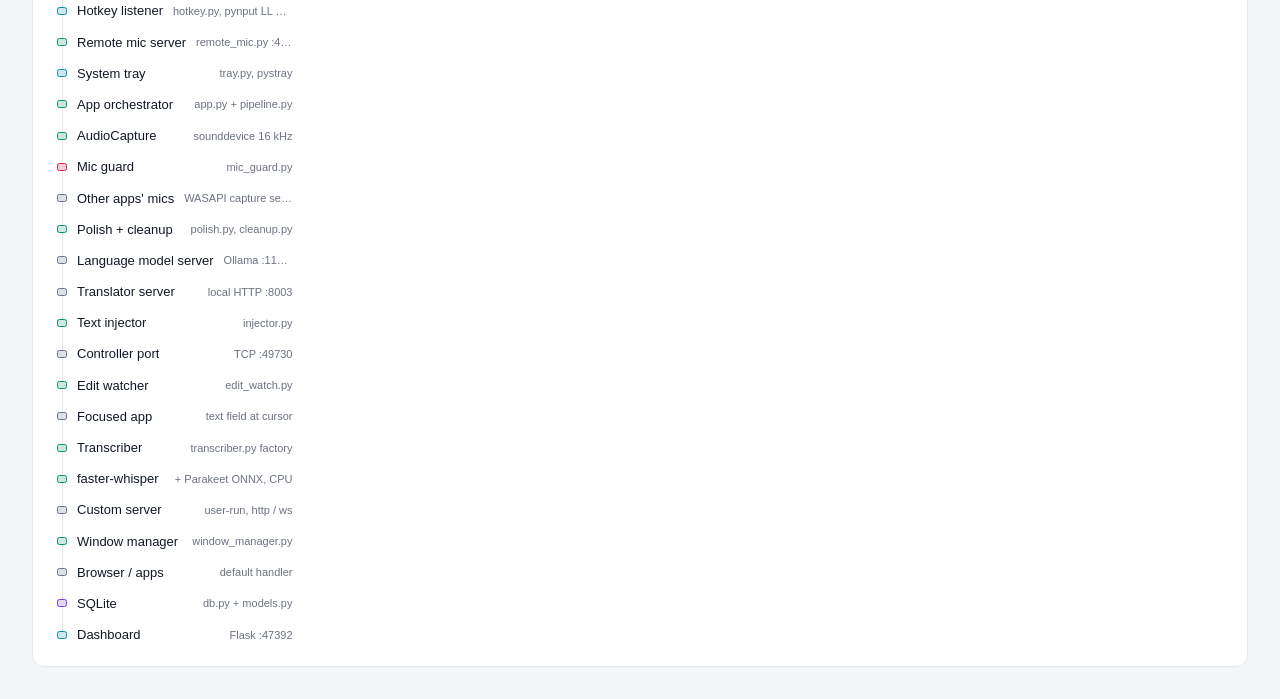
==== commit 9bc5209d: "Offer a visual waveform as dictation feedback Closes #102  Users can pick Sound (default), Visual or" ====
--- a/docs/architecture.html
+++ b/docs/architecture.html
@@ -5776,6 +5776,7 @@
           <li>Controller TCP: send &lt;service&gt; &lt;text&gt; for assistant and os-control</li>
           <li>Polish: the selection is read through UI Automation (uia.py), Ctrl+C only for controls that report none and in a terminal only with [polish].in_terminals (then pasted at the prompt); the [llm] server (Ollama /api/chat or OpenAI-compatible) rewrites it by the spoken instruction and the reply is pasted over it unless the focus moved meanwhile (then the paste key pastes it); a quick polish-key tap uses the default instruction; nothing selected or a model error beeps</li>
           <li>Dashboard probes the model server live: GET /api/settings/llm-status</li>
+          <li>Dictation feedback (<code>overlay.py</code>, <code>[feedback].mode</code>): the start/stop chimes, a click-through live waveform at the bottom centre of the screen, or both; read on every cue</li>
           <li>Translator, mic guard, learn-from-edits and remote mic are off by default</li>
         </ul>
       </div>
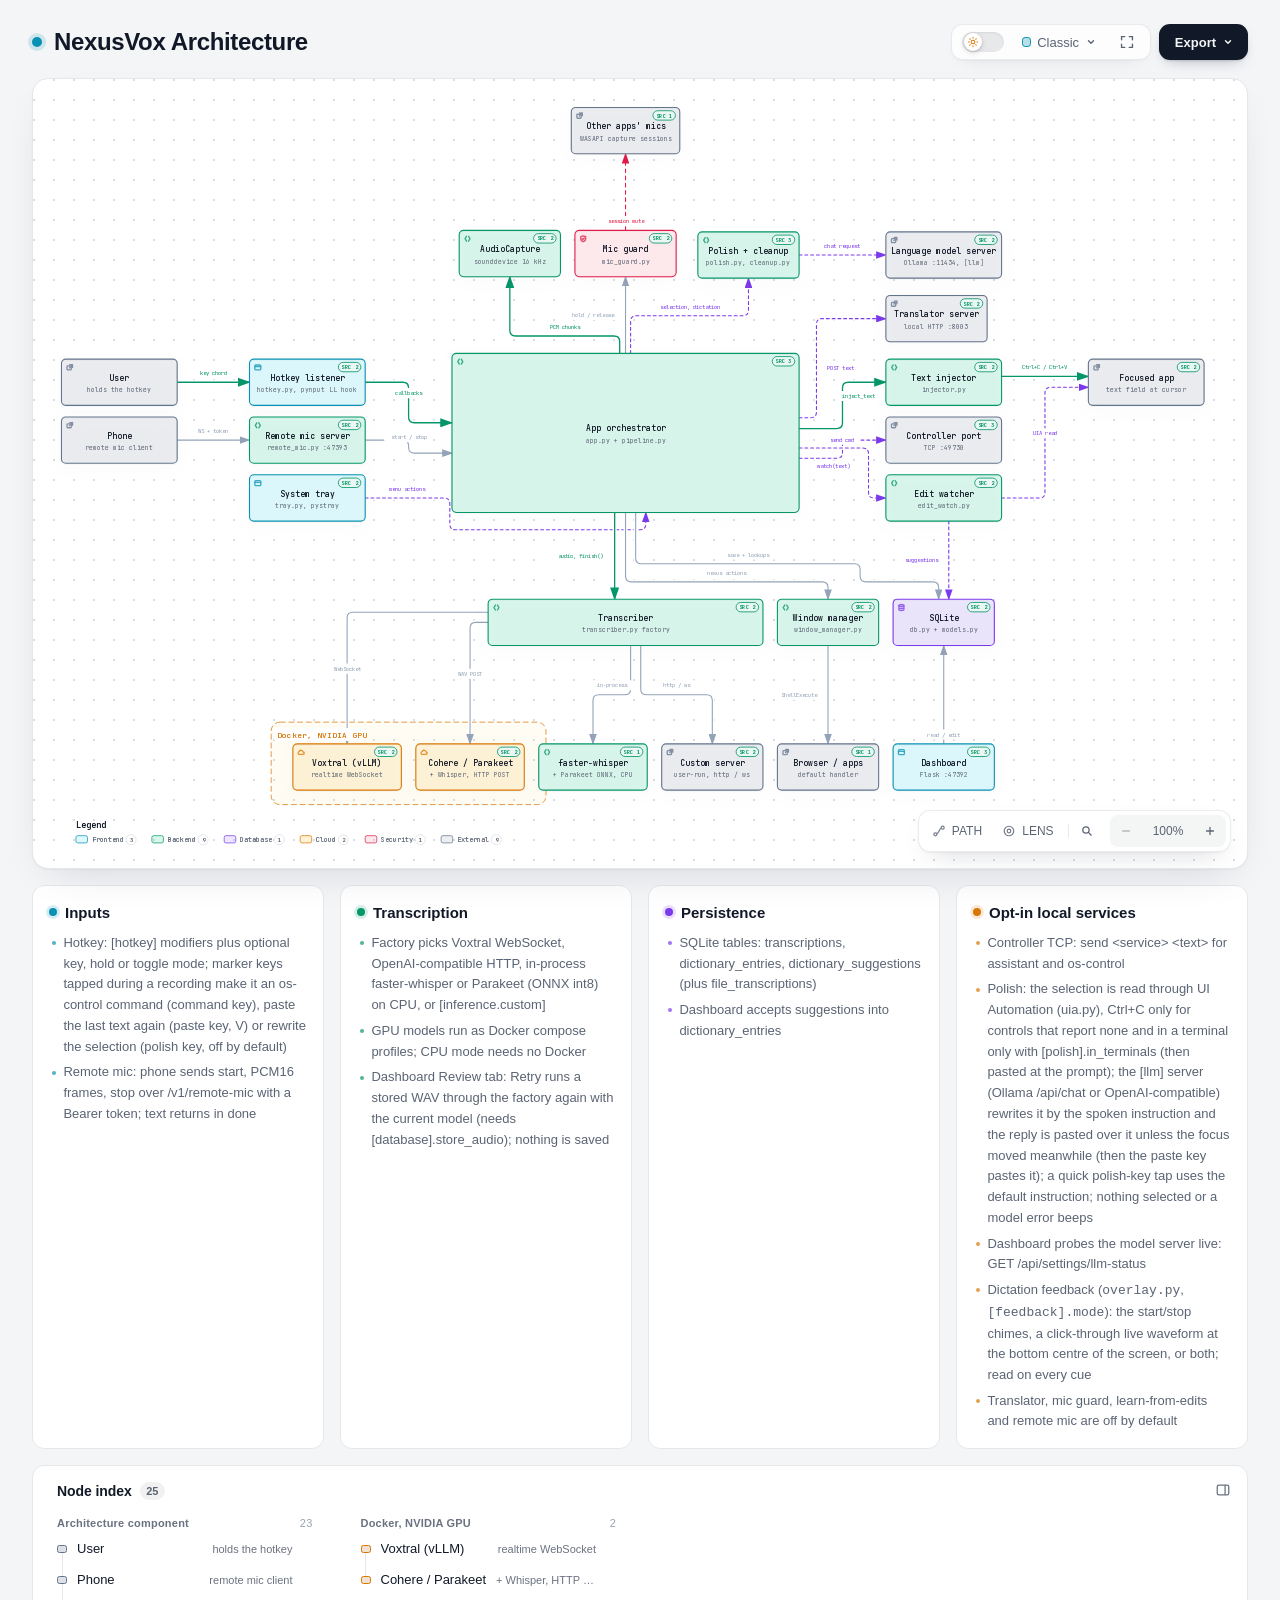
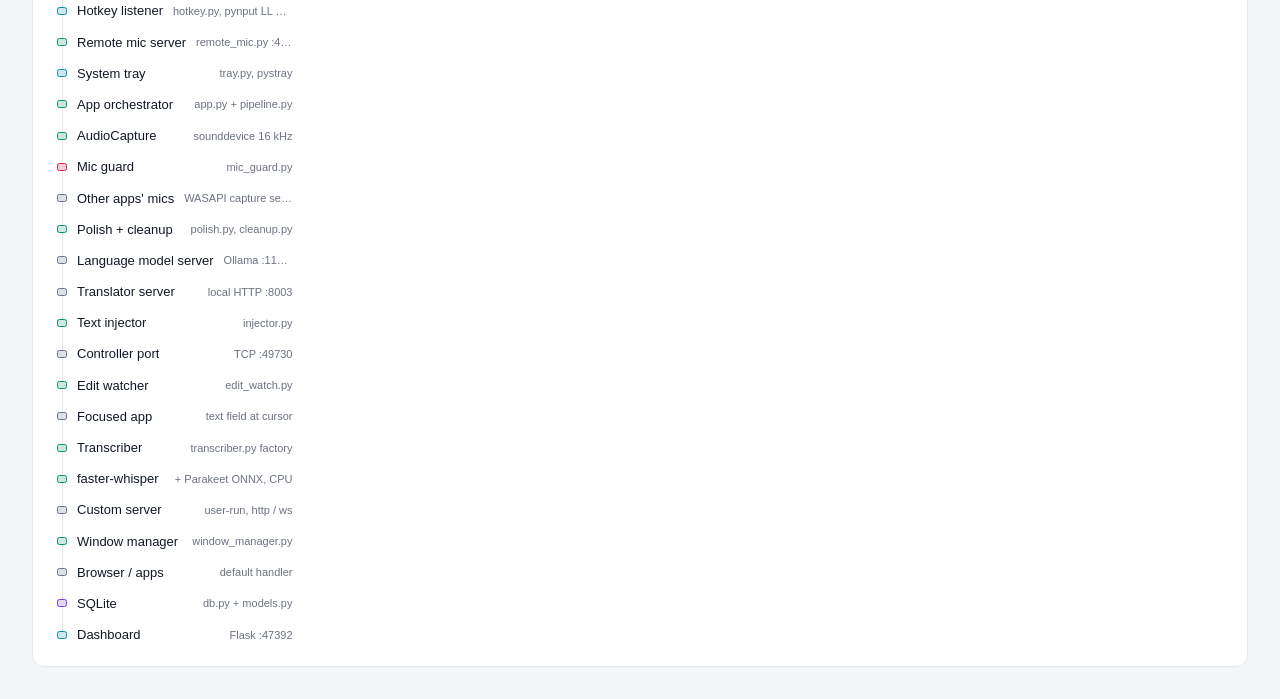
==== commit 16c5796d: "Remove Snippets and nexus open from the core; add the on_command extension hook Closes #205  Snippet" ====
--- a/docs/architecture.html
+++ b/docs/architecture.html
@@ -5762,8 +5762,8 @@
           <h3>Persistence</h3>
         </div>
         <ul>
-          <li>SQLite tables: transcriptions, dictionary_entries, dictionary_suggestions, snippets (plus file_transcriptions)</li>
-          <li>Dashboard accepts suggestions into dictionary_entries and edits snippets</li>
+          <li>SQLite tables: transcriptions, dictionary_entries, dictionary_suggestions (plus file_transcriptions)</li>
+          <li>Dashboard accepts suggestions into dictionary_entries</li>
         </ul>
       </div>
 
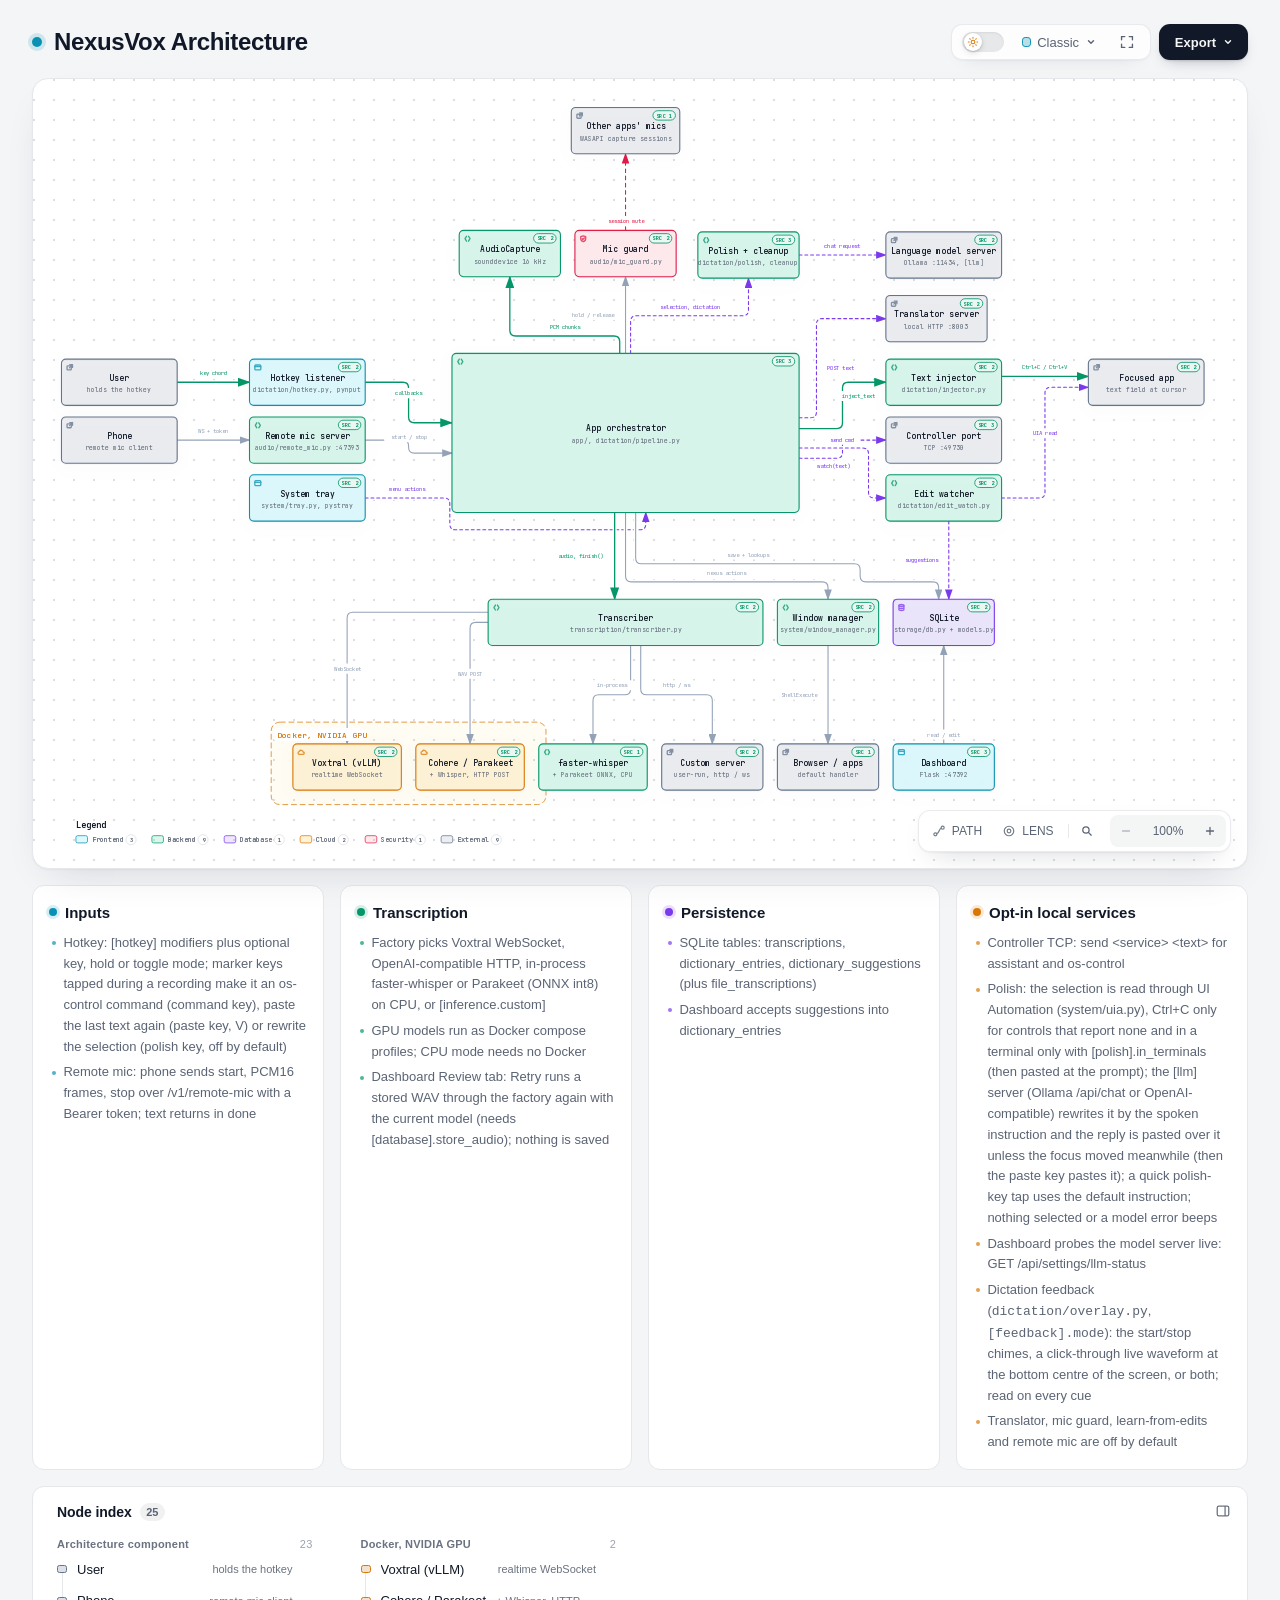
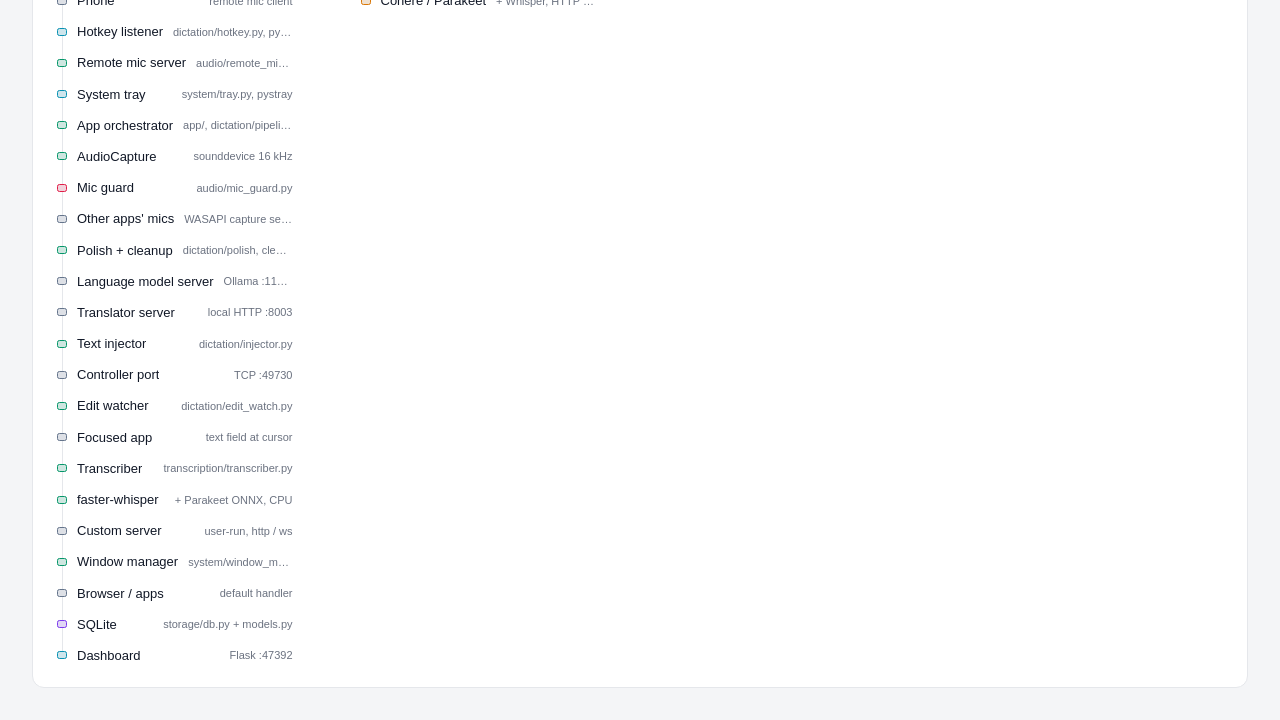
==== commit 62111b9c: "Group the core modules into subpackages Closes #245  src/nexusvox/ held 54 flat modules, so nothing " ====
--- a/docs/architecture.html
+++ b/docs/architecture.html
@@ -5143,8 +5143,8 @@
         <text data-detail="context" x="100" y="494" class="t-muted" font-size="9" text-anchor="middle">remote mic client</text>
         </g>
 
-        <g id="node-hotkey" data-node-id="hotkey" data-node-label="Hotkey listener" tabindex="0" role="button" aria-label="Focus Hotkey listener, hotkey.py, pynput LL hook, Architecture component" aria-pressed="false" data-node-kind="frontend" data-node-sublabel="hotkey.py, pynput LL hook" data-node-context="Architecture component">
-          <title>Hotkey listener · hotkey.py, pynput LL hook · Architecture component</title>
+        <g id="node-hotkey" data-node-id="hotkey" data-node-label="Hotkey listener" tabindex="0" role="button" aria-label="Focus Hotkey listener, dictation/hotkey.py, pynput, Architecture component" aria-pressed="false" data-node-kind="frontend" data-node-sublabel="dictation/hotkey.py, pynput" data-node-context="Architecture component">
+          <title>Hotkey listener · dictation/hotkey.py, pynput · Architecture component</title>
           <rect x="280" y="368" width="160" height="64" rx="6" class="c-mask"/>
           <rect x="280" y="368" width="160" height="64" rx="6" class="c-frontend" stroke-width="1.5"/>
           <g aria-hidden="true" data-semantic-sigil="frontend" class="semantic-sigil s-frontend" transform="translate(286 374) scale(0.6875)">
@@ -5154,22 +5154,22 @@
             <circle cx="6.3" cy="4.8" r=".7" class="sigil-fill"/>
           </g>
           <text data-node-label="" data-detail-anchor="" x="360" y="398" class="t-primary" font-size="11" font-weight="600" text-anchor="middle">Hotkey listener</text>
-        <text data-detail="context" x="360" y="414" class="t-muted" font-size="9" text-anchor="middle">hotkey.py, pynput LL hook</text>
+        <text data-detail="context" x="360" y="414" class="t-muted" font-size="9" text-anchor="middle">dictation/hotkey.py, pynput</text>
         </g>
 
-        <g id="node-remote" data-node-id="remote" data-node-label="Remote mic server" tabindex="0" role="button" aria-label="Focus Remote mic server, remote_mic.py :47393, Architecture component" aria-pressed="false" data-node-kind="backend" data-node-sublabel="remote_mic.py :47393" data-node-context="Architecture component">
-          <title>Remote mic server · remote_mic.py :47393 · Architecture component</title>
+        <g id="node-remote" data-node-id="remote" data-node-label="Remote mic server" tabindex="0" role="button" aria-label="Focus Remote mic server, audio/remote_mic.py :47393, Architecture component" aria-pressed="false" data-node-kind="backend" data-node-sublabel="audio/remote_mic.py :47393" data-node-context="Architecture component">
+          <title>Remote mic server · audio/remote_mic.py :47393 · Architecture component</title>
           <rect x="280" y="448" width="160" height="64" rx="6" class="c-mask"/>
           <rect x="280" y="448" width="160" height="64" rx="6" class="c-backend" stroke-width="1.5"/>
           <g aria-hidden="true" data-semantic-sigil="backend" class="semantic-sigil s-backend" transform="translate(286 454) scale(0.6875)">
             <path d="M6 3 3 8l3 5M10 3l3 5-3 5"/>
           </g>
           <text data-node-label="" data-detail-anchor="" x="360" y="478" class="t-primary" font-size="11" font-weight="600" text-anchor="middle">Remote mic server</text>
-        <text data-detail="context" x="360" y="494" class="t-muted" font-size="9" text-anchor="middle">remote_mic.py :47393</text>
+        <text data-detail="context" x="360" y="494" class="t-muted" font-size="9" text-anchor="middle">audio/remote_mic.py :47393</text>
         </g>
 
-        <g id="node-tray" data-node-id="tray" data-node-label="System tray" tabindex="0" role="button" aria-label="Focus System tray, tray.py, pystray, Architecture component" aria-pressed="false" data-node-kind="frontend" data-node-sublabel="tray.py, pystray" data-node-context="Architecture component">
-          <title>System tray · tray.py, pystray · Architecture component</title>
+        <g id="node-tray" data-node-id="tray" data-node-label="System tray" tabindex="0" role="button" aria-label="Focus System tray, system/tray.py, pystray, Architecture component" aria-pressed="false" data-node-kind="frontend" data-node-sublabel="system/tray.py, pystray" data-node-context="Architecture component">
+          <title>System tray · system/tray.py, pystray · Architecture component</title>
           <rect x="280" y="528" width="160" height="64" rx="6" class="c-mask"/>
           <rect x="280" y="528" width="160" height="64" rx="6" class="c-frontend" stroke-width="1.5"/>
           <g aria-hidden="true" data-semantic-sigil="frontend" class="semantic-sigil s-frontend" transform="translate(286 534) scale(0.6875)">
@@ -5179,18 +5179,18 @@
             <circle cx="6.3" cy="4.8" r=".7" class="sigil-fill"/>
           </g>
           <text data-node-label="" data-detail-anchor="" x="360" y="558" class="t-primary" font-size="11" font-weight="600" text-anchor="middle">System tray</text>
-        <text data-detail="context" x="360" y="574" class="t-muted" font-size="9" text-anchor="middle">tray.py, pystray</text>
+        <text data-detail="context" x="360" y="574" class="t-muted" font-size="9" text-anchor="middle">system/tray.py, pystray</text>
         </g>
 
-        <g id="node-app" data-node-id="app" data-node-label="App orchestrator" tabindex="0" role="button" aria-label="Focus App orchestrator, app.py + pipeline.py, Architecture component" aria-pressed="false" data-node-kind="backend" data-node-sublabel="app.py + pipeline.py" data-node-tag="_transcription_cycle" data-node-context="Architecture component">
-          <title>App orchestrator · app.py + pipeline.py · Architecture component · _transcription_cycle</title>
+        <g id="node-app" data-node-id="app" data-node-label="App orchestrator" tabindex="0" role="button" aria-label="Focus App orchestrator, app/, dictation/pipeline.py, Architecture component" aria-pressed="false" data-node-kind="backend" data-node-sublabel="app/, dictation/pipeline.py" data-node-tag="_transcription_cycle" data-node-context="Architecture component">
+          <title>App orchestrator · app/, dictation/pipeline.py · Architecture component · _transcription_cycle</title>
           <rect x="560" y="360" width="480" height="220" rx="6" class="c-mask"/>
           <rect x="560" y="360" width="480" height="220" rx="6" class="c-backend" stroke-width="1.5"/>
           <g aria-hidden="true" data-semantic-sigil="backend" class="semantic-sigil s-backend" transform="translate(566 366) scale(0.6875)">
             <path d="M6 3 3 8l3 5M10 3l3 5-3 5"/>
           </g>
           <text data-node-label="" data-detail-anchor="" x="800" y="468" class="t-primary" font-size="11" font-weight="600" text-anchor="middle">App orchestrator</text>
-        <text data-detail="context" x="800" y="484" class="t-muted" font-size="9" text-anchor="middle">app.py + pipeline.py</text>
+        <text data-detail="context" x="800" y="484" class="t-muted" font-size="9" text-anchor="middle">app/, dictation/pipeline.py</text>
         <text data-detail="fine" x="800" y="572" class="t-backend" font-size="7" text-anchor="middle">_transcription_cycle</text>
         </g>
 
@@ -5205,8 +5205,8 @@
         <text data-detail="context" x="640" y="236" class="t-muted" font-size="9" text-anchor="middle">sounddevice 16 kHz</text>
         </g>
 
-        <g id="node-micguard" data-node-id="micguard" data-node-label="Mic guard" tabindex="0" role="button" aria-label="Focus Mic guard, mic_guard.py, Architecture component" aria-pressed="false" data-node-kind="security" data-node-sublabel="mic_guard.py" data-node-context="Architecture component">
-          <title>Mic guard · mic_guard.py · Architecture component</title>
+        <g id="node-micguard" data-node-id="micguard" data-node-label="Mic guard" tabindex="0" role="button" aria-label="Focus Mic guard, audio/mic_guard.py, Architecture component" aria-pressed="false" data-node-kind="security" data-node-sublabel="audio/mic_guard.py" data-node-context="Architecture component">
+          <title>Mic guard · audio/mic_guard.py · Architecture component</title>
           <rect x="730" y="190" width="140" height="64" rx="6" class="c-mask"/>
           <rect x="730" y="190" width="140" height="64" rx="6" class="c-security" stroke-width="1.5"/>
           <g aria-hidden="true" data-semantic-sigil="security" class="semantic-sigil s-security" transform="translate(736 196) scale(0.6875)">
@@ -5214,7 +5214,7 @@
             <path d="m5.8 8 1.5 1.5 3-3"/>
           </g>
           <text data-node-label="" data-detail-anchor="" x="800" y="220" class="t-primary" font-size="11" font-weight="600" text-anchor="middle">Mic guard</text>
-        <text data-detail="context" x="800" y="236" class="t-muted" font-size="9" text-anchor="middle">mic_guard.py</text>
+        <text data-detail="context" x="800" y="236" class="t-muted" font-size="9" text-anchor="middle">audio/mic_guard.py</text>
         </g>
 
         <g id="node-otherapps" data-node-id="otherapps" data-node-label="Other apps&#39; mics" tabindex="0" role="button" aria-label="Focus Other apps&#39; mics, WASAPI capture sessions, Architecture component" aria-pressed="false" data-node-kind="external" data-node-sublabel="WASAPI capture sessions" data-node-context="Architecture component">
@@ -5229,15 +5229,15 @@
         <text data-detail="context" x="800" y="66" class="t-muted" font-size="9" text-anchor="middle">WASAPI capture sessions</text>
         </g>
 
-        <g id="node-polish" data-node-id="polish" data-node-label="Polish + cleanup" tabindex="0" role="button" aria-label="Focus Polish + cleanup, polish.py, cleanup.py, Architecture component" aria-pressed="false" data-node-kind="backend" data-node-sublabel="polish.py, cleanup.py" data-node-tag="presets from SQLite" data-node-context="Architecture component">
-          <title>Polish + cleanup · polish.py, cleanup.py · Architecture component · presets from SQLite</title>
+        <g id="node-polish" data-node-id="polish" data-node-label="Polish + cleanup" tabindex="0" role="button" aria-label="Focus Polish + cleanup, dictation/polish, cleanup, Architecture component" aria-pressed="false" data-node-kind="backend" data-node-sublabel="dictation/polish, cleanup" data-node-tag="presets from SQLite" data-node-context="Architecture component">
+          <title>Polish + cleanup · dictation/polish, cleanup · Architecture component · presets from SQLite</title>
           <rect x="900" y="192" width="140" height="64" rx="6" class="c-mask"/>
           <rect x="900" y="192" width="140" height="64" rx="6" class="c-backend" stroke-width="1.5"/>
           <g aria-hidden="true" data-semantic-sigil="backend" class="semantic-sigil s-backend" transform="translate(906 198) scale(0.6875)">
             <path d="M6 3 3 8l3 5M10 3l3 5-3 5"/>
           </g>
           <text data-node-label="" data-detail-anchor="" x="970" y="222" class="t-primary" font-size="11" font-weight="600" text-anchor="middle">Polish + cleanup</text>
-        <text data-detail="context" x="970" y="238" class="t-muted" font-size="9" text-anchor="middle">polish.py, cleanup.py</text>
+        <text data-detail="context" x="970" y="238" class="t-muted" font-size="9" text-anchor="middle">dictation/polish, cleanup</text>
         <text data-detail="fine" x="970" y="248" class="t-backend" font-size="7" text-anchor="middle">presets from SQLite</text>
         </g>
 
@@ -5265,15 +5265,15 @@
         <text data-detail="context" x="1230" y="326" class="t-muted" font-size="9" text-anchor="middle">local HTTP :8003</text>
         </g>
 
-        <g id="node-injector" data-node-id="injector" data-node-label="Text injector" tabindex="0" role="button" aria-label="Focus Text injector, injector.py, Architecture component" aria-pressed="false" data-node-kind="backend" data-node-sublabel="injector.py" data-node-context="Architecture component">
-          <title>Text injector · injector.py · Architecture component</title>
+        <g id="node-injector" data-node-id="injector" data-node-label="Text injector" tabindex="0" role="button" aria-label="Focus Text injector, dictation/injector.py, Architecture component" aria-pressed="false" data-node-kind="backend" data-node-sublabel="dictation/injector.py" data-node-context="Architecture component">
+          <title>Text injector · dictation/injector.py · Architecture component</title>
           <rect x="1160" y="368" width="160" height="64" rx="6" class="c-mask"/>
           <rect x="1160" y="368" width="160" height="64" rx="6" class="c-backend" stroke-width="1.5"/>
           <g aria-hidden="true" data-semantic-sigil="backend" class="semantic-sigil s-backend" transform="translate(1166 374) scale(0.6875)">
             <path d="M6 3 3 8l3 5M10 3l3 5-3 5"/>
           </g>
           <text data-node-label="" data-detail-anchor="" x="1240" y="398" class="t-primary" font-size="11" font-weight="600" text-anchor="middle">Text injector</text>
-        <text data-detail="context" x="1240" y="414" class="t-muted" font-size="9" text-anchor="middle">injector.py</text>
+        <text data-detail="context" x="1240" y="414" class="t-muted" font-size="9" text-anchor="middle">dictation/injector.py</text>
         </g>
 
         <g id="node-controller" data-node-id="controller" data-node-label="Controller port" tabindex="0" role="button" aria-label="Focus Controller port, TCP :49730, Architecture component" aria-pressed="false" data-node-kind="external" data-node-sublabel="TCP :49730" data-node-context="Architecture component">
@@ -5288,15 +5288,15 @@
         <text data-detail="context" x="1240" y="494" class="t-muted" font-size="9" text-anchor="middle">TCP :49730</text>
         </g>
 
-        <g id="node-watcher" data-node-id="watcher" data-node-label="Edit watcher" tabindex="0" role="button" aria-label="Focus Edit watcher, edit_watch.py, Architecture component" aria-pressed="false" data-node-kind="backend" data-node-sublabel="edit_watch.py" data-node-context="Architecture component">
-          <title>Edit watcher · edit_watch.py · Architecture component</title>
+        <g id="node-watcher" data-node-id="watcher" data-node-label="Edit watcher" tabindex="0" role="button" aria-label="Focus Edit watcher, dictation/edit_watch.py, Architecture component" aria-pressed="false" data-node-kind="backend" data-node-sublabel="dictation/edit_watch.py" data-node-context="Architecture component">
+          <title>Edit watcher · dictation/edit_watch.py · Architecture component</title>
           <rect x="1160" y="528" width="160" height="64" rx="6" class="c-mask"/>
           <rect x="1160" y="528" width="160" height="64" rx="6" class="c-backend" stroke-width="1.5"/>
           <g aria-hidden="true" data-semantic-sigil="backend" class="semantic-sigil s-backend" transform="translate(1166 534) scale(0.6875)">
             <path d="M6 3 3 8l3 5M10 3l3 5-3 5"/>
           </g>
           <text data-node-label="" data-detail-anchor="" x="1240" y="558" class="t-primary" font-size="11" font-weight="600" text-anchor="middle">Edit watcher</text>
-        <text data-detail="context" x="1240" y="574" class="t-muted" font-size="9" text-anchor="middle">edit_watch.py</text>
+        <text data-detail="context" x="1240" y="574" class="t-muted" font-size="9" text-anchor="middle">dictation/edit_watch.py</text>
         </g>
 
         <g id="node-focused" data-node-id="focused" data-node-label="Focused app" tabindex="0" role="button" aria-label="Focus Focused app, text field at cursor, Architecture component" aria-pressed="false" data-node-kind="external" data-node-sublabel="text field at cursor" data-node-context="Architecture component">
@@ -5311,15 +5311,15 @@
         <text data-detail="context" x="1520" y="414" class="t-muted" font-size="9" text-anchor="middle">text field at cursor</text>
         </g>
 
-        <g id="node-transcriber" data-node-id="transcriber" data-node-label="Transcriber" tabindex="0" role="button" aria-label="Focus Transcriber, transcriber.py factory, Architecture component" aria-pressed="false" data-node-kind="backend" data-node-sublabel="transcriber.py factory" data-node-context="Architecture component">
-          <title>Transcriber · transcriber.py factory · Architecture component</title>
+        <g id="node-transcriber" data-node-id="transcriber" data-node-label="Transcriber" tabindex="0" role="button" aria-label="Focus Transcriber, transcription/transcriber.py, Architecture component" aria-pressed="false" data-node-kind="backend" data-node-sublabel="transcription/transcriber.py" data-node-context="Architecture component">
+          <title>Transcriber · transcription/transcriber.py · Architecture component</title>
           <rect x="610" y="700" width="380" height="64" rx="6" class="c-mask"/>
           <rect x="610" y="700" width="380" height="64" rx="6" class="c-backend" stroke-width="1.5"/>
           <g aria-hidden="true" data-semantic-sigil="backend" class="semantic-sigil s-backend" transform="translate(616 706) scale(0.6875)">
             <path d="M6 3 3 8l3 5M10 3l3 5-3 5"/>
           </g>
           <text data-node-label="" data-detail-anchor="" x="800" y="730" class="t-primary" font-size="11" font-weight="600" text-anchor="middle">Transcriber</text>
-        <text data-detail="context" x="800" y="746" class="t-muted" font-size="9" text-anchor="middle">transcriber.py factory</text>
+        <text data-detail="context" x="800" y="746" class="t-muted" font-size="9" text-anchor="middle">transcription/transcriber.py</text>
         </g>
 
         <g id="node-voxtral" data-node-id="voxtral" data-node-label="Voxtral (vLLM)" tabindex="0" role="button" aria-label="Focus Voxtral (vLLM), realtime WebSocket, Docker, NVIDIA GPU" aria-pressed="false" data-node-kind="cloud" data-node-sublabel="realtime WebSocket" data-node-context="Docker, NVIDIA GPU">
@@ -5367,15 +5367,15 @@
         <text data-detail="context" x="920" y="946" class="t-muted" font-size="9" text-anchor="middle">user-run, http / ws</text>
         </g>
 
-        <g id="node-winmgr" data-node-id="winmgr" data-node-label="Window manager" tabindex="0" role="button" aria-label="Focus Window manager, window_manager.py, Architecture component" aria-pressed="false" data-node-kind="backend" data-node-sublabel="window_manager.py" data-node-context="Architecture component">
-          <title>Window manager · window_manager.py · Architecture component</title>
+        <g id="node-winmgr" data-node-id="winmgr" data-node-label="Window manager" tabindex="0" role="button" aria-label="Focus Window manager, system/window_manager.py, Architecture component" aria-pressed="false" data-node-kind="backend" data-node-sublabel="system/window_manager.py" data-node-context="Architecture component">
+          <title>Window manager · system/window_manager.py · Architecture component</title>
           <rect x="1010" y="700" width="140" height="64" rx="6" class="c-mask"/>
           <rect x="1010" y="700" width="140" height="64" rx="6" class="c-backend" stroke-width="1.5"/>
           <g aria-hidden="true" data-semantic-sigil="backend" class="semantic-sigil s-backend" transform="translate(1016 706) scale(0.6875)">
             <path d="M6 3 3 8l3 5M10 3l3 5-3 5"/>
           </g>
           <text data-node-label="" data-detail-anchor="" x="1080" y="730" class="t-primary" font-size="11" font-weight="600" text-anchor="middle">Window manager</text>
-        <text data-detail="context" x="1080" y="746" class="t-muted" font-size="9" text-anchor="middle">window_manager.py</text>
+        <text data-detail="context" x="1080" y="746" class="t-muted" font-size="9" text-anchor="middle">system/window_manager.py</text>
         </g>
 
         <g id="node-browser" data-node-id="browser" data-node-label="Browser / apps" tabindex="0" role="button" aria-label="Focus Browser / apps, default handler, Architecture component" aria-pressed="false" data-node-kind="external" data-node-sublabel="default handler" data-node-context="Architecture component">
@@ -5390,8 +5390,8 @@
         <text data-detail="context" x="1080" y="946" class="t-muted" font-size="9" text-anchor="middle">default handler</text>
         </g>
 
-        <g id="node-sqlite" data-node-id="sqlite" data-node-label="SQLite" tabindex="0" role="button" aria-label="Focus SQLite, db.py + models.py, Architecture component" aria-pressed="false" data-node-kind="database" data-node-sublabel="db.py + models.py" data-node-tag="4 tables" data-node-context="Architecture component">
-          <title>SQLite · db.py + models.py · Architecture component · 4 tables</title>
+        <g id="node-sqlite" data-node-id="sqlite" data-node-label="SQLite" tabindex="0" role="button" aria-label="Focus SQLite, storage/db.py + models.py, Architecture component" aria-pressed="false" data-node-kind="database" data-node-sublabel="storage/db.py + models.py" data-node-tag="4 tables" data-node-context="Architecture component">
+          <title>SQLite · storage/db.py + models.py · Architecture component · 4 tables</title>
           <rect x="1170" y="700" width="140" height="64" rx="6" class="c-mask"/>
           <rect x="1170" y="700" width="140" height="64" rx="6" class="c-database" stroke-width="1.5"/>
           <g aria-hidden="true" data-semantic-sigil="database" class="semantic-sigil s-database" transform="translate(1176 706) scale(0.6875)">
@@ -5399,7 +5399,7 @@
             <path d="M3 4v8c0 1.1 2.2 2 5 2s5-.9 5-2V4M3 8c0 1.1 2.2 2 5 2s5-.9 5-2"/>
           </g>
           <text data-node-label="" data-detail-anchor="" x="1240" y="730" class="t-primary" font-size="11" font-weight="600" text-anchor="middle">SQLite</text>
-        <text data-detail="context" x="1240" y="746" class="t-muted" font-size="9" text-anchor="middle">db.py + models.py</text>
+        <text data-detail="context" x="1240" y="746" class="t-muted" font-size="9" text-anchor="middle">storage/db.py + models.py</text>
         <text data-detail="fine" x="1240" y="756" class="t-database" font-size="7" text-anchor="middle">4 tables</text>
         </g>
 
@@ -5774,9 +5774,9 @@
         </div>
         <ul>
           <li>Controller TCP: send &lt;service&gt; &lt;text&gt; for assistant and os-control</li>
-          <li>Polish: the selection is read through UI Automation (uia.py), Ctrl+C only for controls that report none and in a terminal only with [polish].in_terminals (then pasted at the prompt); the [llm] server (Ollama /api/chat or OpenAI-compatible) rewrites it by the spoken instruction and the reply is pasted over it unless the focus moved meanwhile (then the paste key pastes it); a quick polish-key tap uses the default instruction; nothing selected or a model error beeps</li>
+          <li>Polish: the selection is read through UI Automation (system/uia.py), Ctrl+C only for controls that report none and in a terminal only with [polish].in_terminals (then pasted at the prompt); the [llm] server (Ollama /api/chat or OpenAI-compatible) rewrites it by the spoken instruction and the reply is pasted over it unless the focus moved meanwhile (then the paste key pastes it); a quick polish-key tap uses the default instruction; nothing selected or a model error beeps</li>
           <li>Dashboard probes the model server live: GET /api/settings/llm-status</li>
-          <li>Dictation feedback (<code>overlay.py</code>, <code>[feedback].mode</code>): the start/stop chimes, a click-through live waveform at the bottom centre of the screen, or both; read on every cue</li>
+          <li>Dictation feedback (<code>dictation/overlay.py</code>, <code>[feedback].mode</code>): the start/stop chimes, a click-through live waveform at the bottom centre of the screen, or both; read on every cue</li>
           <li>Translator, mic guard, learn-from-edits and remote mic are off by default</li>
         </ul>
       </div>
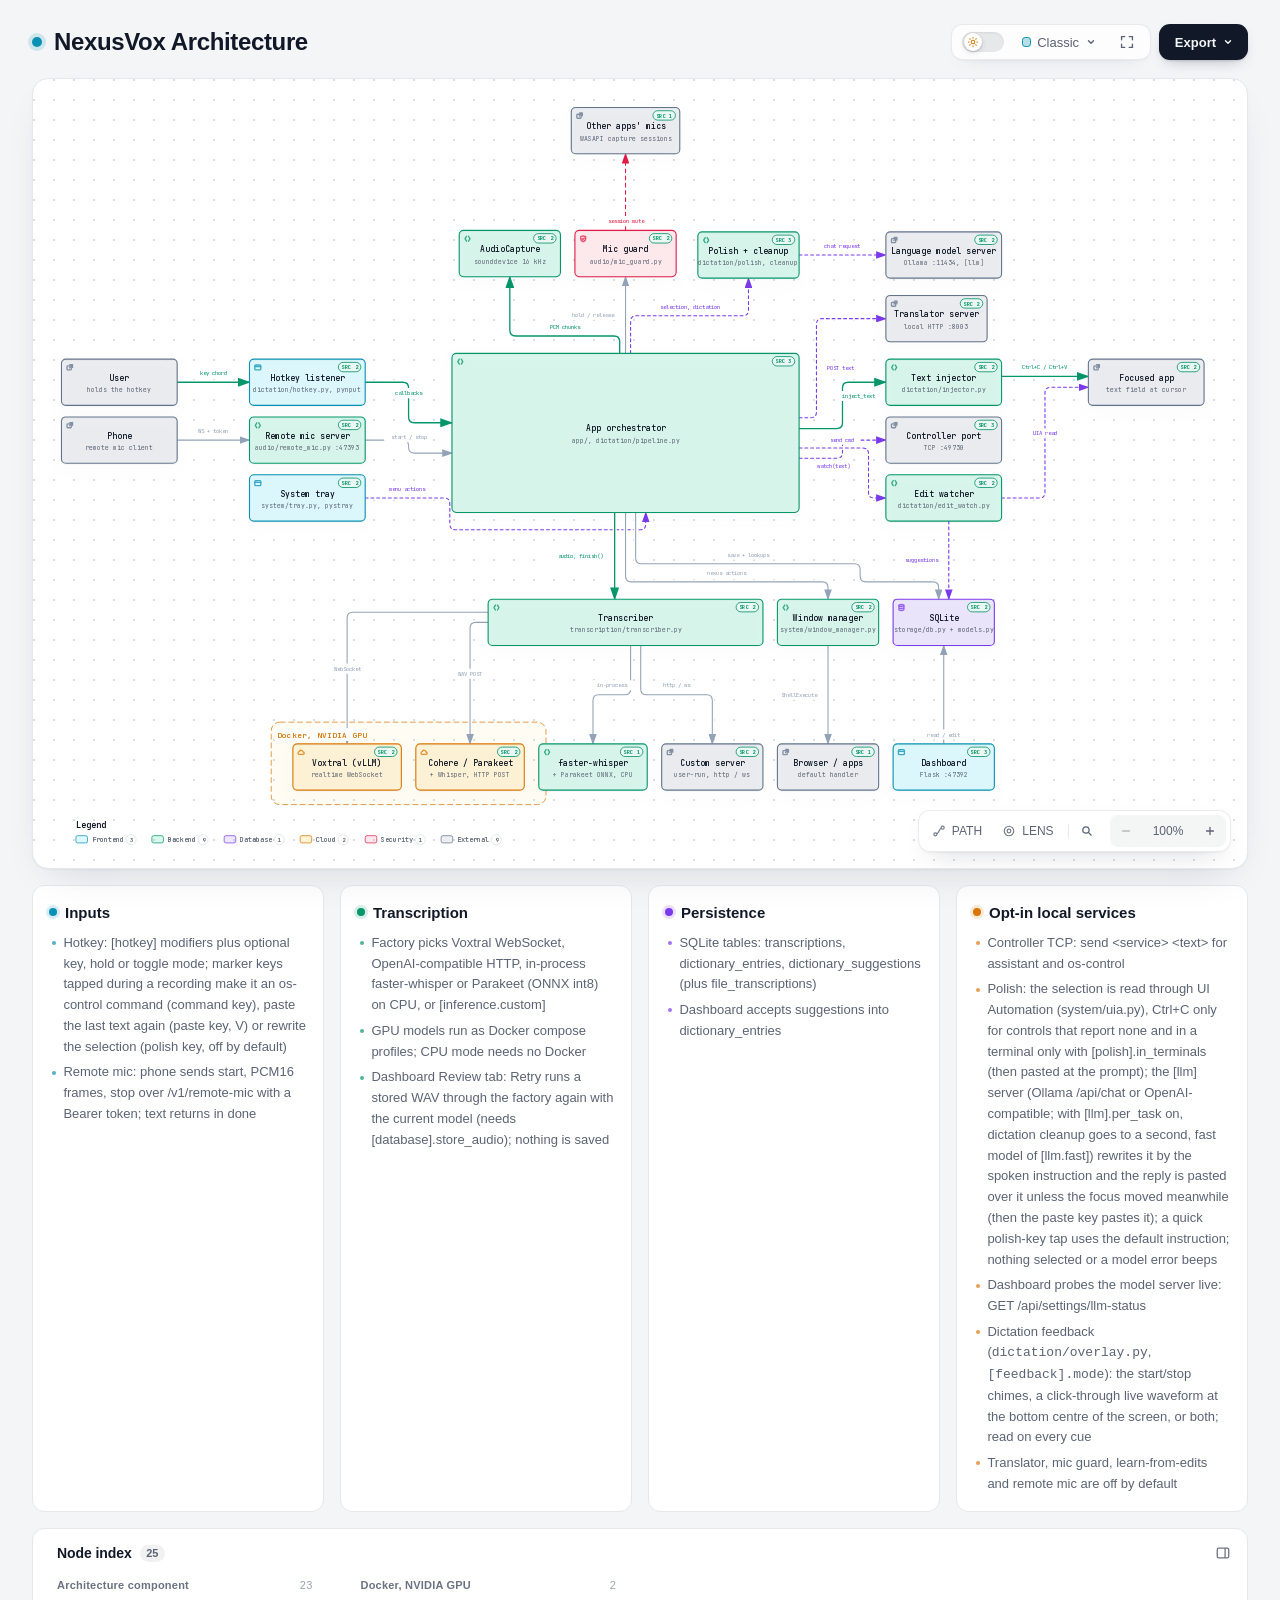
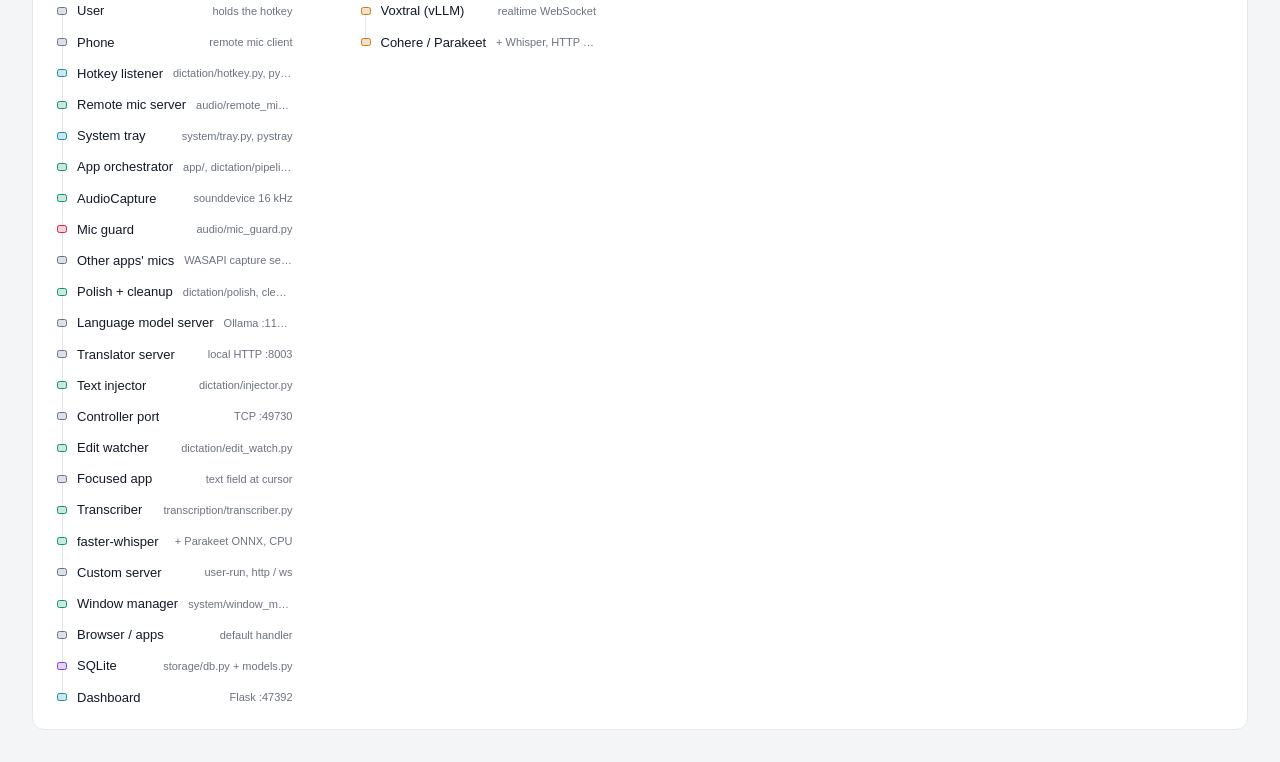
==== commit c2e4c9ae: "Assign a fast model and a main model to different tasks Closes #290  A 12B model on the user's own l" ====
--- a/docs/architecture.html
+++ b/docs/architecture.html
@@ -5774,7 +5774,7 @@
         </div>
         <ul>
           <li>Controller TCP: send &lt;service&gt; &lt;text&gt; for assistant and os-control</li>
-          <li>Polish: the selection is read through UI Automation (system/uia.py), Ctrl+C only for controls that report none and in a terminal only with [polish].in_terminals (then pasted at the prompt); the [llm] server (Ollama /api/chat or OpenAI-compatible) rewrites it by the spoken instruction and the reply is pasted over it unless the focus moved meanwhile (then the paste key pastes it); a quick polish-key tap uses the default instruction; nothing selected or a model error beeps</li>
+          <li>Polish: the selection is read through UI Automation (system/uia.py), Ctrl+C only for controls that report none and in a terminal only with [polish].in_terminals (then pasted at the prompt); the [llm] server (Ollama /api/chat or OpenAI-compatible; with [llm].per_task on, dictation cleanup goes to a second, fast model of [llm.fast]) rewrites it by the spoken instruction and the reply is pasted over it unless the focus moved meanwhile (then the paste key pastes it); a quick polish-key tap uses the default instruction; nothing selected or a model error beeps</li>
           <li>Dashboard probes the model server live: GET /api/settings/llm-status</li>
           <li>Dictation feedback (<code>dictation/overlay.py</code>, <code>[feedback].mode</code>): the start/stop chimes, a click-through live waveform at the bottom centre of the screen, or both; read on every cue</li>
           <li>Translator, mic guard, learn-from-edits and remote mic are off by default</li>
